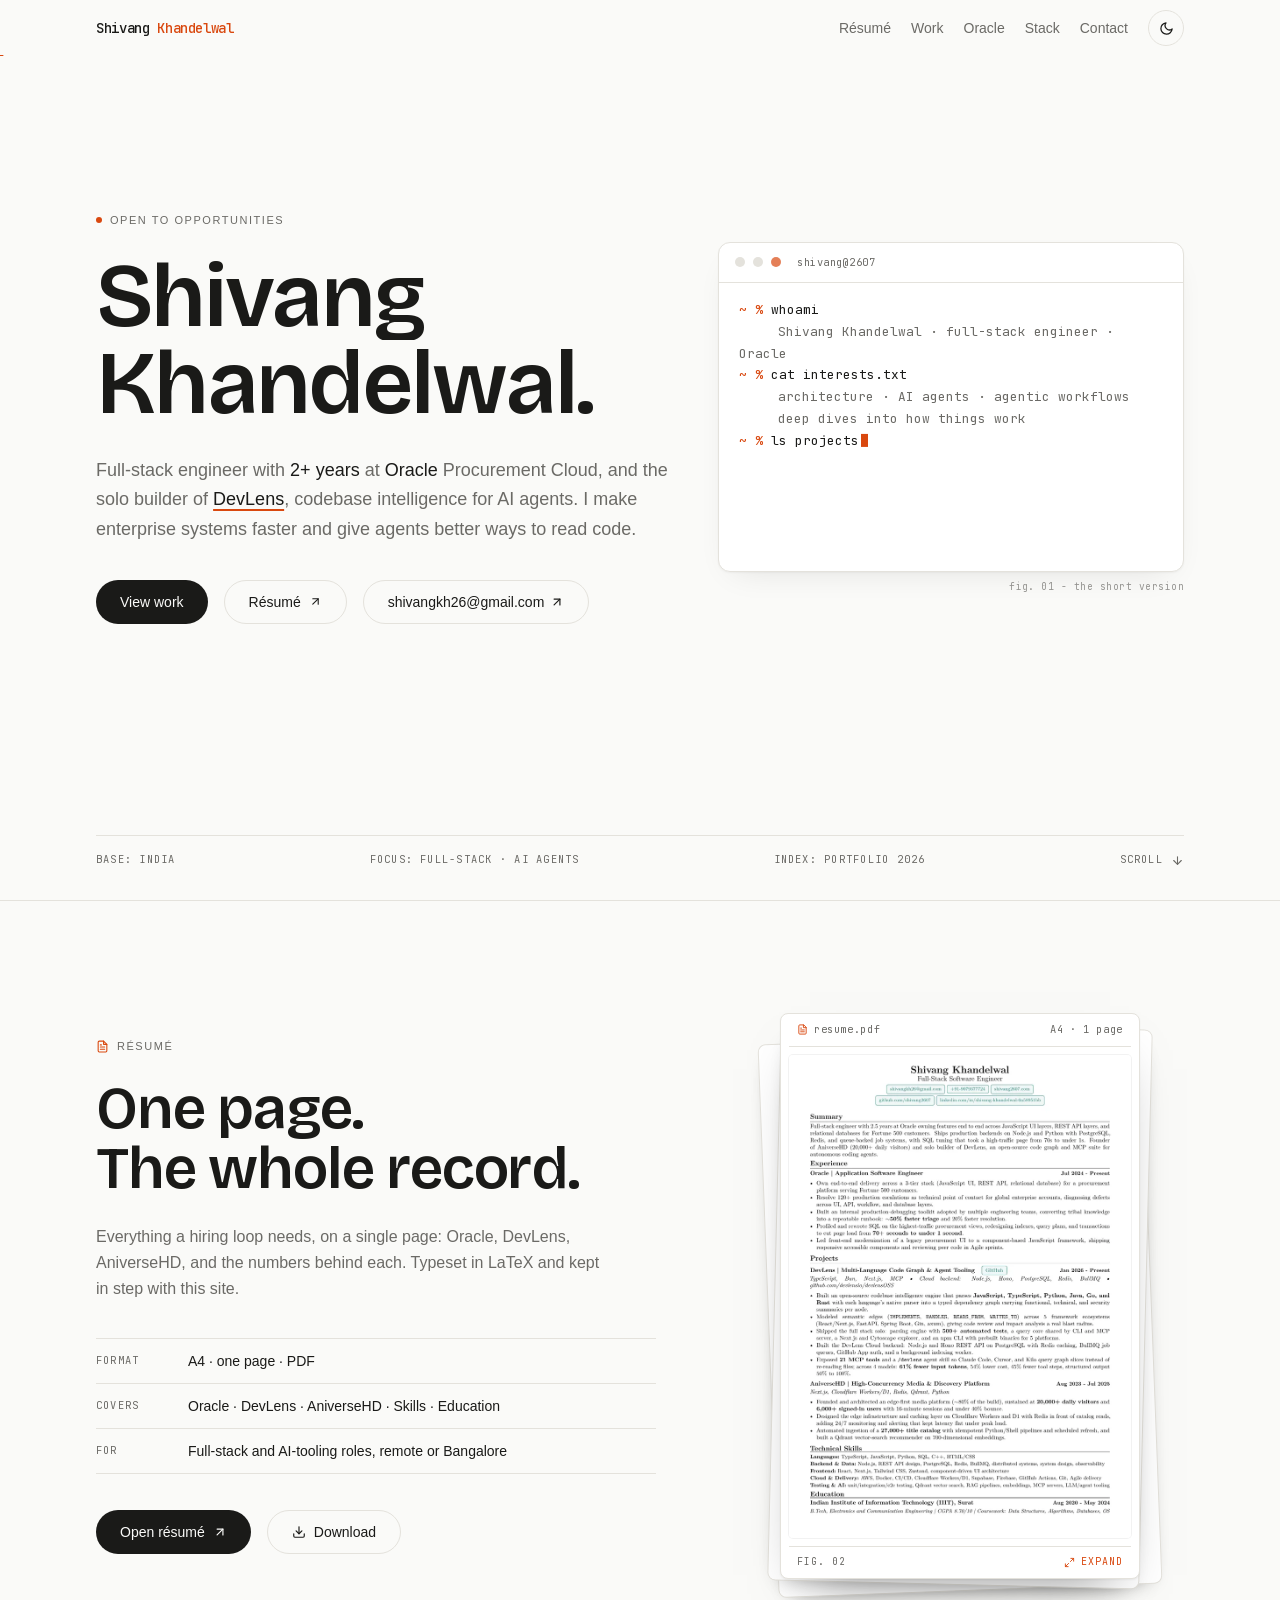
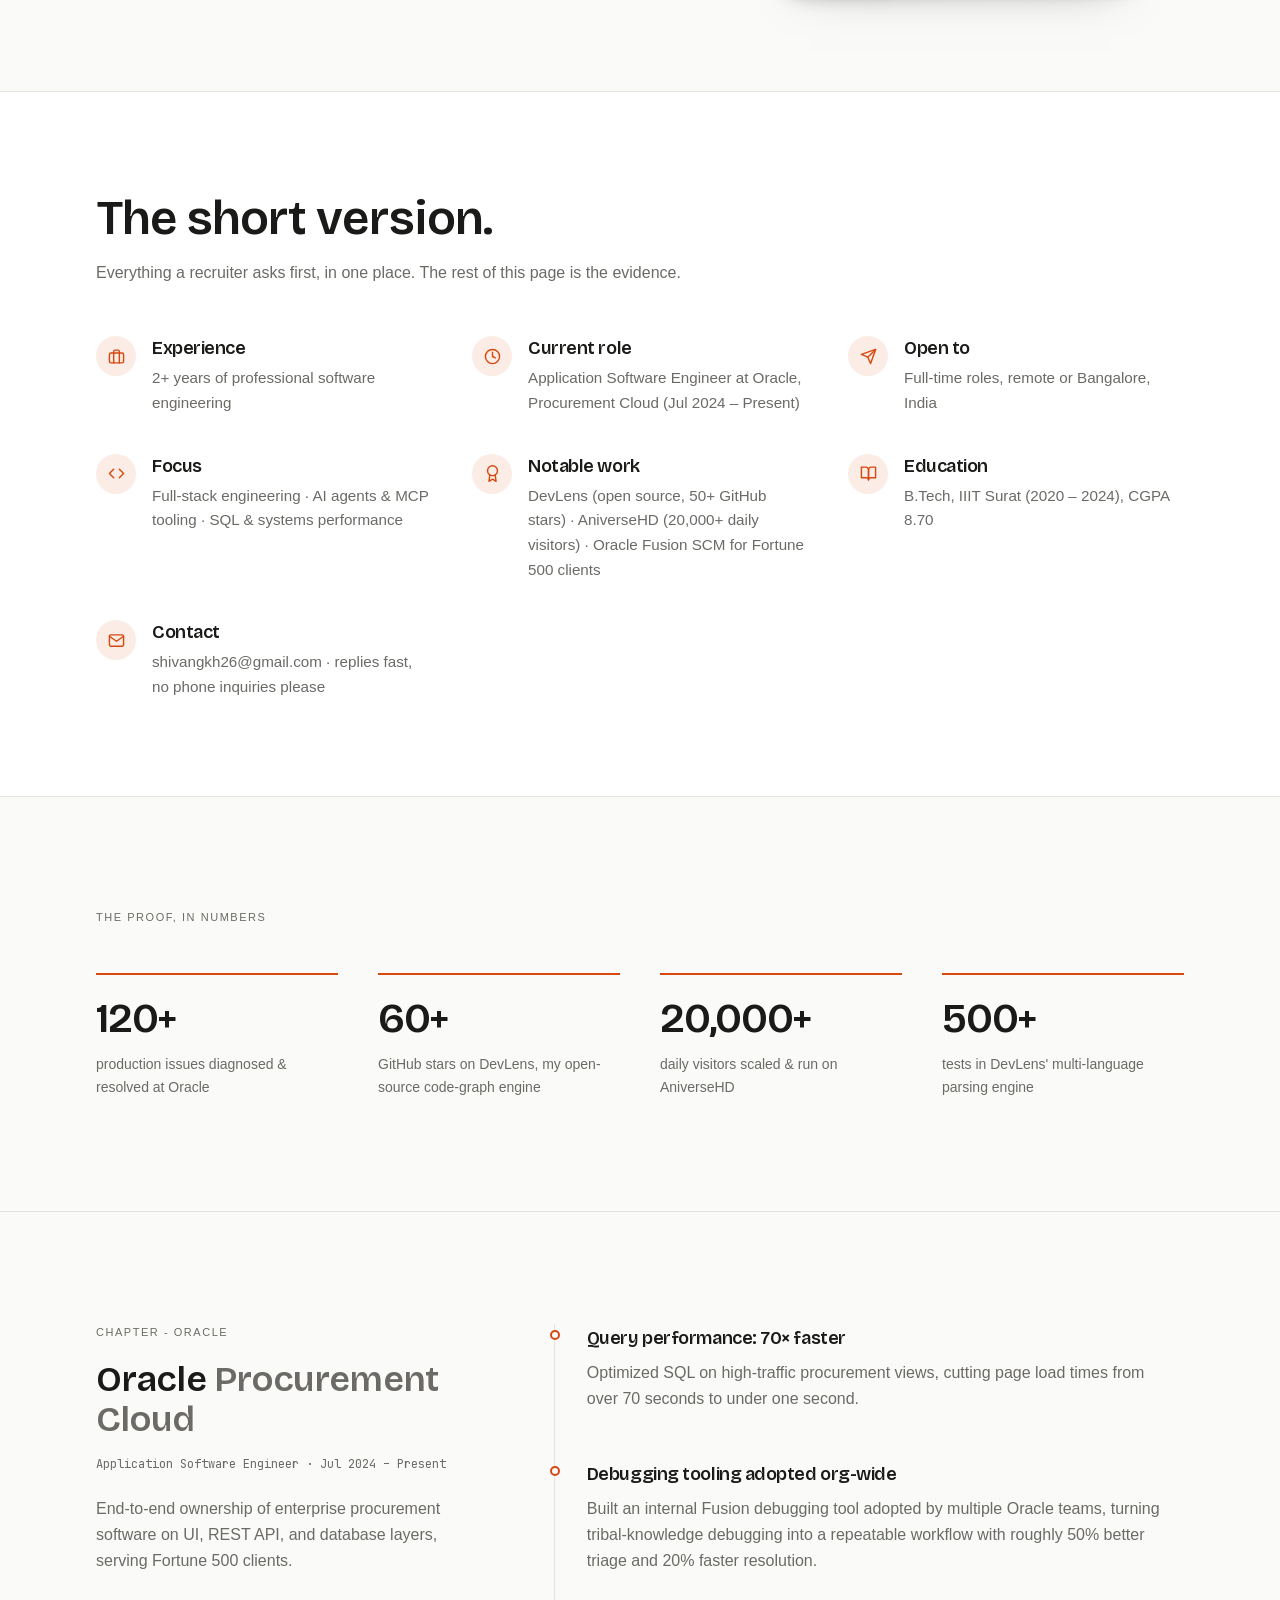
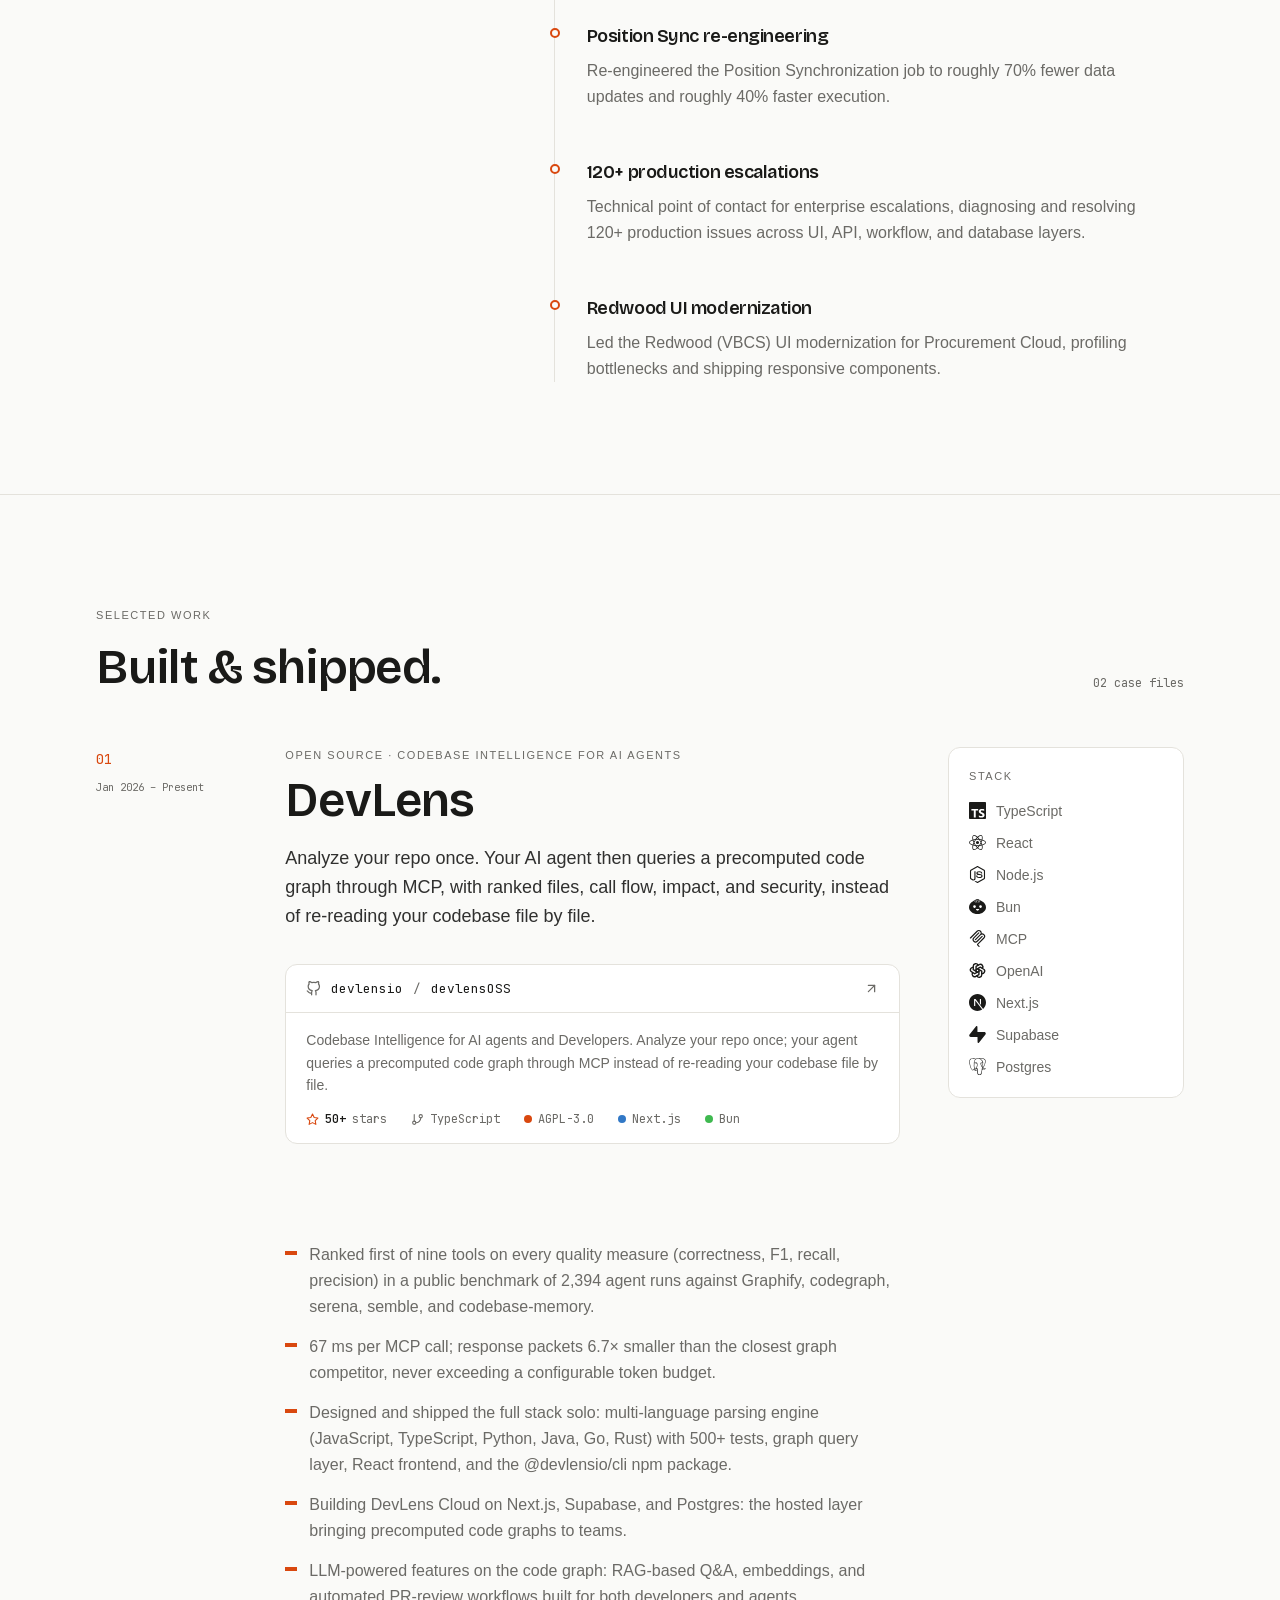
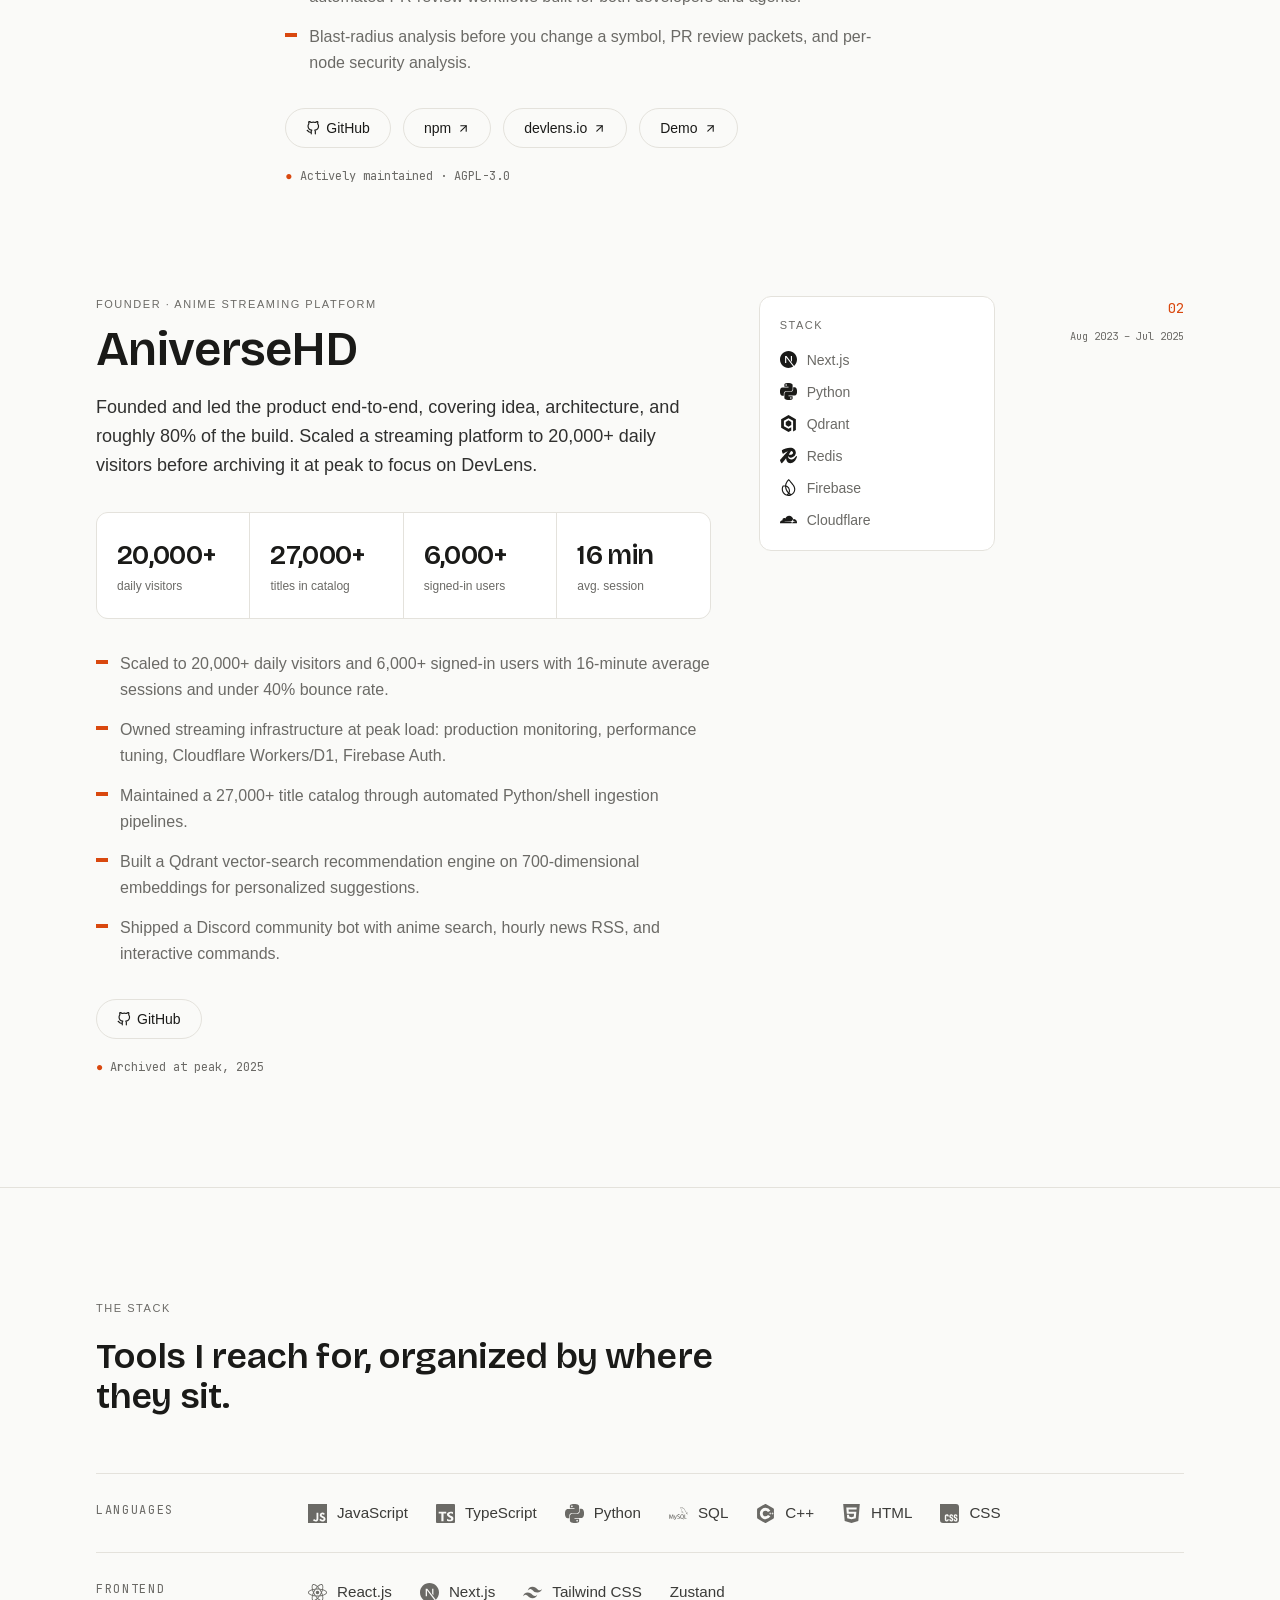
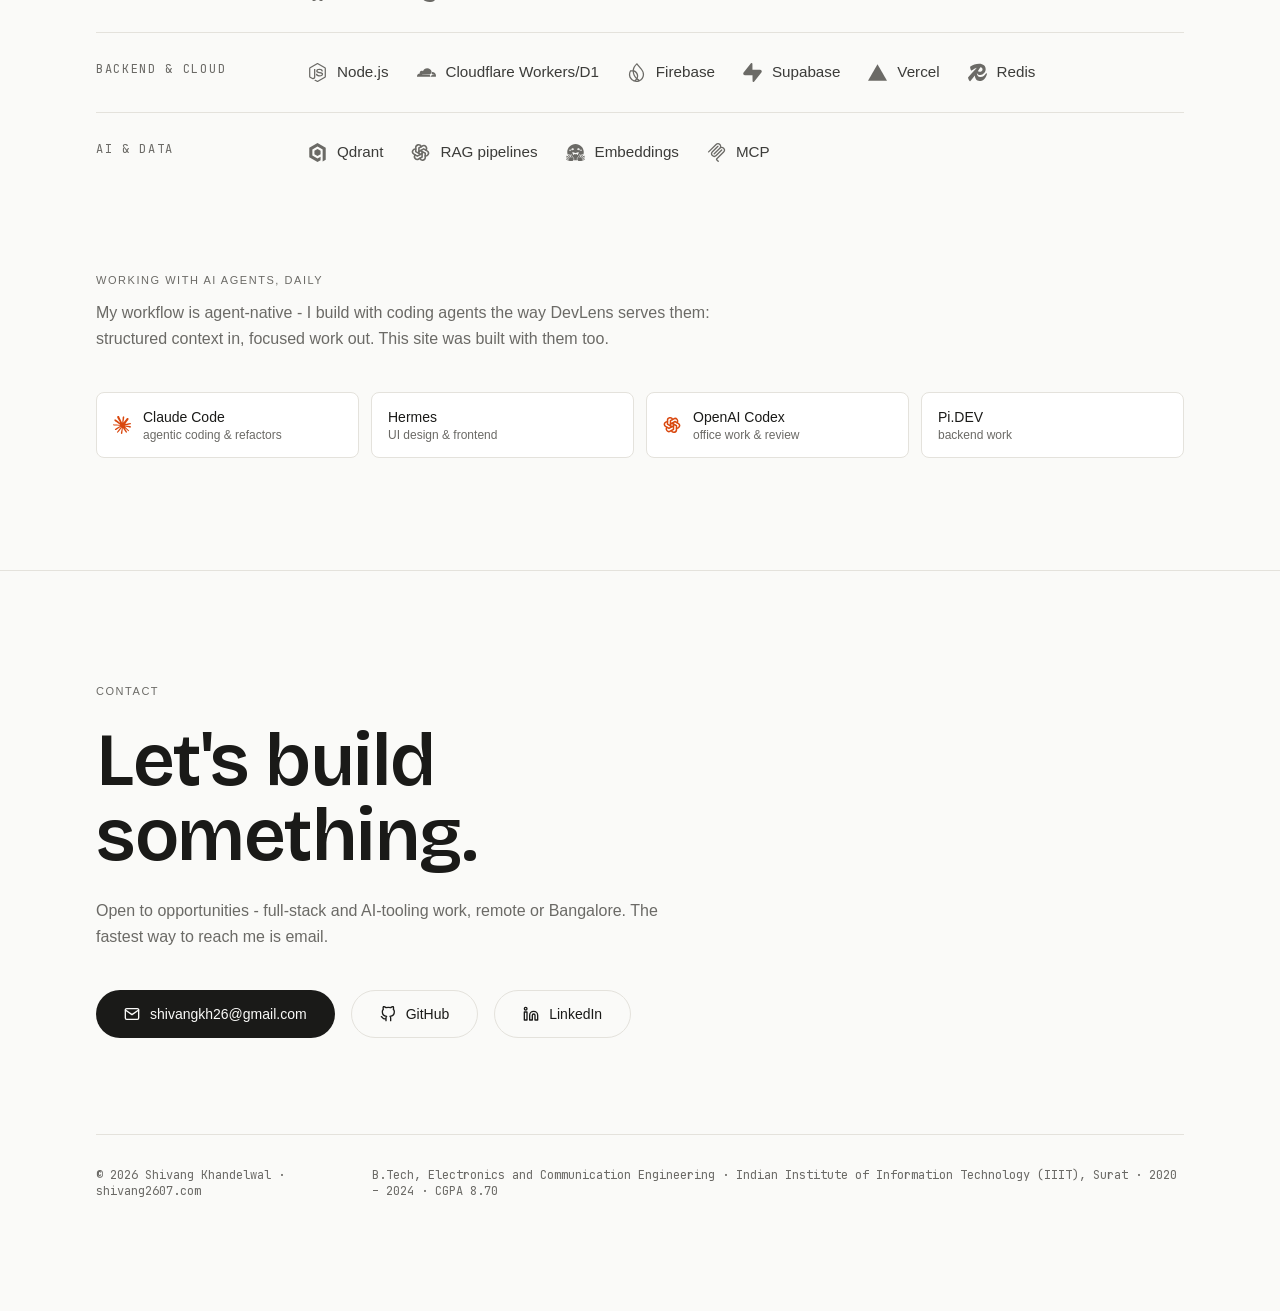
==== index.html @ 87c9df9b "Deploy 4381576 (2026-10-21T19:29Z)" ====
<!DOCTYPE html><html lang="en" data-theme="light"><head><meta charSet="utf-8"/><meta name="viewport" content="width=device-width, initial-scale=1"/><link rel="preload" href="/_next/static/media/017d9bea37084d9b-s.p.41rroleoq1br7.woff2" as="font" crossorigin="" type="font/woff2"/><link rel="preload" href="/_next/static/media/70bc3e132a0a741e-s.p.3t6q91iet4nsy.woff2" as="font" crossorigin="" type="font/woff2"/><link rel="preload" href="/_next/static/media/75affa71d1e2f6a7-s.p.17-aodiw50953.woff2" as="font" crossorigin="" type="font/woff2"/><link rel="stylesheet" href="/_next/static/chunks/2oezmll8r1l6e.css" data-precedence="next"/><link rel="preload" as="script" fetchPriority="low" href="/_next/static/chunks/310vm2bl3xxpt.js"/><script src="/_next/static/chunks/1f0m_nyksetzr.js" async=""></script><script src="/_next/static/chunks/1rj7ns8rte9vc.js" async=""></script><script src="/_next/static/chunks/3be3wo2rhu_d4.js" async=""></script><script src="/_next/static/chunks/turbopack-0hzkn0ux1ddr5.js" async=""></script><script src="/_next/static/chunks/0h2qsuyze9ds1.js" async=""></script><script src="/_next/static/chunks/0_4j756hu0kxs.js" async=""></script><meta name="theme-color" content="#fafaf8" media="(prefers-color-scheme: light)"/><meta name="theme-color" content="#101010" media="(prefers-color-scheme: dark)"/><title>Shivang Khandelwal - Full-Stack Engineer</title><meta name="description" content="Full-stack engineer with 2+ years of experience at Oracle Procurement Cloud. Solo builder of DevLens, codebase intelligence for AI agents. Open to full-time roles, remote or Bangalore."/><link rel="author" href="https://shivang2607.com"/><meta name="author" content="Shivang Khandelwal"/><meta name="keywords" content="Shivang Khandelwal,full-stack engineer,Oracle,DevLens,AI agents,MCP,React,Next.js,Node.js,portfolio"/><meta name="creator" content="Shivang Khandelwal"/><meta name="robots" content="index, follow"/><meta name="googlebot" content="index, follow, max-image-preview:large"/><link rel="canonical" href="https://shivang2607.com/"/><meta property="og:title" content="Shivang Khandelwal - Full-Stack Engineer"/><meta property="og:description" content="Full-stack engineer with 2+ years of experience at Oracle Procurement Cloud. Solo builder of DevLens, codebase intelligence for AI agents. Open to full-time roles, remote or Bangalore."/><meta property="og:url" content="https://shivang2607.com/"/><meta property="og:site_name" content="Shivang Khandelwal"/><meta property="og:locale" content="en_US"/><meta property="og:type" content="profile"/><meta name="twitter:card" content="summary_large_image"/><meta name="twitter:title" content="Shivang Khandelwal - Full-Stack Engineer"/><meta name="twitter:description" content="Full-stack engineer with 2+ years of experience at Oracle Procurement Cloud. Solo builder of DevLens, codebase intelligence for AI agents. Open to full-time roles, remote or Bangalore."/><link rel="icon" href="/icon.svg?icon.36lumgwgehj-3.svg" sizes="any" type="image/svg+xml"/><meta name="next-size-adjust" content=""/><script>(()=>{try{const t=localStorage.getItem("theme");if(t==="dark"||t==="light")document.documentElement.dataset.theme=t;else document.documentElement.dataset.theme="light";}catch(e){document.documentElement.dataset.theme="light";}})();</script><script type="application/ld+json">{"@context":"https://schema.org","@graph":[{"@type":"Person","@id":"https://shivang2607.com/#person","name":"Shivang Khandelwal","url":"https://shivang2607.com","email":"mailto:shivangkh26@gmail.com","jobTitle":"Full-Stack Engineer","description":"Full-stack engineer with 2+ years of experience at Oracle Procurement Cloud. Solo builder of DevLens, codebase intelligence for AI agents. Open to full-time roles, remote or Bangalore.","worksFor":{"@type":"Organization","name":"Oracle","department":"Procurement Cloud"},"alumniOf":{"@type":"CollegeOrUniversity","name":"Indian Institute of Information Technology (IIIT), Surat"},"address":{"@type":"PostalAddress","addressCountry":"IN"},"knowsAbout":["JavaScript","TypeScript","Python","SQL","C++","HTML","CSS","React.js","Next.js","Tailwind CSS","Zustand","Node.js","Cloudflare Workers/D1","Firebase","Supabase","Vercel","Redis","Qdrant","RAG pipelines","Embeddings","MCP","AI agent tooling"],"sameAs":["https://github.com/shivang2607","https://www.linkedin.com/in/shivang-khandelwal-0a58951bb","https://github.com/devlensio/devlensOSS","https://www.npmjs.com/package/@devlensio/cli"]},{"@type":"WebSite","@id":"https://shivang2607.com/#website","url":"https://shivang2607.com","name":"Shivang Khandelwal","description":"Full-stack engineer with 2+ years of experience at Oracle Procurement Cloud. Solo builder of DevLens, codebase intelligence for AI agents. Open to full-time roles, remote or Bangalore.","publisher":{"@id":"https://shivang2607.com/#person"},"inLanguage":"en"},{"@type":"SoftwareSourceCode","@id":"https://shivang2607.com/#project-devlens","name":"DevLens","description":"Analyze your repo once. Your AI agent then queries a precomputed code graph through MCP, with ranked files, call flow, impact, and security, instead of re-reading your codebase file by file.","url":"https://github.com/devlensio/devlensOSS","author":{"@id":"https://shivang2607.com/#person"},"keywords":"TypeScript, React, Node.js, Bun, MCP, OpenAI, Next.js, Supabase, Postgres","codeRepository":"https://github.com/devlensio/devlensOSS","programmingLanguage":["TypeScript","JavaScript","Python"],"runtimePlatform":"Node.js","license":"https://www.gnu.org/licenses/agpl-3.0"},{"@type":"SoftwareApplication","@id":"https://shivang2607.com/#project-aniversehd","name":"AniverseHD","description":"Founded and led the product end-to-end, covering idea, architecture, and roughly 80% of the build. Scaled a streaming platform to 20,000+ daily visitors before archiving it at peak to focus on DevLens.","url":"https://github.com/shivang2607","author":{"@id":"https://shivang2607.com/#person"},"keywords":"Next.js, Python, Qdrant, Redis, Firebase, Cloudflare","applicationCategory":"MultimediaApplication","operatingSystem":"Web"},{"@type":"ItemList","@id":"https://shivang2607.com/#agents","name":"AI agents and coding tools used by Shivang Khandelwal","itemListElement":[{"@type":"ListItem","position":1,"item":{"@type":"SoftwareApplication","name":"Claude Code","applicationCategory":"DeveloperApplication"}},{"@type":"ListItem","position":2,"item":{"@type":"SoftwareApplication","name":"Hermes","applicationCategory":"DeveloperApplication"}},{"@type":"ListItem","position":3,"item":{"@type":"SoftwareApplication","name":"OpenAI Codex","applicationCategory":"DeveloperApplication"}},{"@type":"ListItem","position":4,"item":{"@type":"SoftwareApplication","name":"Pi.DEV","applicationCategory":"DeveloperApplication"}}]}]}</script><script src="/_next/static/chunks/0cz1d0mv5g_q7.js" noModule=""></script></head><body class="bricolage_grotesque_9d91b8bf-module__4pkBmW__variable archivo_c50fddcf-module__xTJHDW__variable jetbrains_mono_80bdd358-module__UtJNba__variable min-h-screen flex flex-col antialiased"><div hidden=""><!--$--><!--/$--></div><header class="fixed inset-x-0 top-0 z-50 transition-all duration-300 border-b border-transparent"><div class="mx-auto flex h-14 max-w-6xl items-center justify-between px-5 md:px-8"><a href="#top" class="font-mono text-sm font-medium tracking-tight">Shivang<span class="text-accent"> Khandelwal</span></a><nav aria-label="Primary" class="flex items-center gap-5"><a href="#resume" class="relative hidden text-sm text-muted transition-colors after:absolute after:-bottom-1 after:left-0 after:h-px after:w-full after:origin-left after:scale-x-0 after:bg-accent after:transition-transform after:duration-300 after:content-[&#x27;&#x27;] hover:text-ink hover:after:scale-x-100 sm:inline">Résumé</a><a href="#work" class="relative hidden text-sm text-muted transition-colors after:absolute after:-bottom-1 after:left-0 after:h-px after:w-full after:origin-left after:scale-x-0 after:bg-accent after:transition-transform after:duration-300 after:content-[&#x27;&#x27;] hover:text-ink hover:after:scale-x-100 sm:inline">Work</a><a href="#oracle" class="relative hidden text-sm text-muted transition-colors after:absolute after:-bottom-1 after:left-0 after:h-px after:w-full after:origin-left after:scale-x-0 after:bg-accent after:transition-transform after:duration-300 after:content-[&#x27;&#x27;] hover:text-ink hover:after:scale-x-100 sm:inline">Oracle</a><a href="#stack" class="relative hidden text-sm text-muted transition-colors after:absolute after:-bottom-1 after:left-0 after:h-px after:w-full after:origin-left after:scale-x-0 after:bg-accent after:transition-transform after:duration-300 after:content-[&#x27;&#x27;] hover:text-ink hover:after:scale-x-100 sm:inline">Stack</a><a href="#contact" class="relative hidden text-sm text-muted transition-colors after:absolute after:-bottom-1 after:left-0 after:h-px after:w-full after:origin-left after:scale-x-0 after:bg-accent after:transition-transform after:duration-300 after:content-[&#x27;&#x27;] hover:text-ink hover:after:scale-x-100 sm:inline">Contact</a><button type="button" aria-label="Switch to dark theme" title="Switch to dark theme" class="inline-flex h-9 w-9 items-center justify-center rounded-full border border-line text-ink transition-colors hover:border-accent hover:text-accent"><svg stroke="currentColor" fill="none" stroke-width="2" viewBox="0 0 24 24" stroke-linecap="round" stroke-linejoin="round" height="15" width="15" xmlns="http://www.w3.org/2000/svg"><path d="M21 12.79A9 9 0 1 1 11.21 3 7 7 0 0 0 21 12.79z"></path></svg></button></nav></div><div aria-hidden="true" class="absolute inset-x-0 bottom-0 h-px origin-left bg-accent" style="transform:scaleX(0)"></div></header><main id="top" class="flex-1"><section id="hero" aria-label="Introduction" class="relative mx-auto flex min-h-svh w-full max-w-6xl flex-col justify-center px-5 pt-4 pb-20 md:px-8"><div class="grid items-center gap-10 md:grid-cols-[1.25fr_1fr]"><div><p class="kicker mb-6 flex items-center gap-2"><span class="inline-block h-1.5 w-1.5 animate-pulse rounded-full bg-accent"></span>Open to opportunities</p><h1 class="font-display text-[clamp(2.9rem,8.5vw,5.6rem)] leading-[0.98] font-semibold tracking-[-0.03em]"><span><span class="block overflow-hidden"><span class="block text-ink" style="transform:translateY(110%)">Shivang</span></span><span class="block overflow-hidden"><span class="block text-ink" style="transform:translateY(110%)">Khandelwal.</span></span></span></h1><p class="mt-7 max-w-xl text-lg leading-relaxed text-muted">Full-stack engineer with<!-- --> <strong class="font-medium text-ink">2+ years</strong> at<!-- --> <strong class="font-medium text-ink">Oracle</strong> <!-- -->Procurement Cloud, and the solo builder of<!-- --> <a href="#project-devlens" class="font-medium text-ink underline decoration-accent decoration-2 underline-offset-4 hover:text-accent">DevLens</a>, codebase intelligence for AI agents. I make enterprise systems faster and give agents better ways to read code.</p><div class="mt-9 flex flex-wrap items-center gap-4"><div style="opacity:0;transform:translateY(24px)"><a href="#work" class="inline-flex h-11 items-center gap-2 rounded-full bg-ink px-6 text-sm font-medium text-background transition-transform duration-200 hover:-translate-y-0.5">View work</a></div><div style="opacity:0;transform:translateY(24px)"><a href="/resume.pdf" target="_blank" rel="noopener noreferrer" class="group inline-flex h-11 items-center gap-2 rounded-full border border-line px-6 text-sm font-medium text-ink transition-colors hover:border-accent hover:text-accent">Résumé<svg stroke="currentColor" fill="none" stroke-width="2" viewBox="0 0 24 24" stroke-linecap="round" stroke-linejoin="round" class="transition-transform duration-200 group-hover:-translate-y-0.5 group-hover:translate-x-0.5" height="13" width="13" xmlns="http://www.w3.org/2000/svg"><line x1="7" y1="17" x2="17" y2="7"></line><polyline points="7 7 17 7 17 17"></polyline></svg></a></div><div style="opacity:0;transform:translateY(24px)"><a href="mailto:shivangkh26@gmail.com" class="inline-flex h-11 items-center gap-1.5 rounded-full border border-line px-6 text-sm font-medium text-ink transition-colors hover:border-accent hover:text-accent">shivangkh26@gmail.com<!-- --> <svg stroke="currentColor" fill="none" stroke-width="2" viewBox="0 0 24 24" stroke-linecap="round" stroke-linejoin="round" height="14" width="14" xmlns="http://www.w3.org/2000/svg"><line x1="7" y1="17" x2="17" y2="7"></line><polyline points="7 7 17 7 17 17"></polyline></svg></a></div></div></div><div class="hidden md:block" aria-hidden="true"><div aria-hidden="true" class="relative"><span class="sr-only">Terminal session: who Shivang is, what he focuses on, the projects he built, and the stack he works in.</span><div class="overflow-hidden rounded-xl border border-line bg-surface shadow-[0_1px_2px_rgba(0,0,0,0.04),0_12px_32px_-16px_rgba(0,0,0,0.12)]"><div class="flex items-center gap-2 border-b border-line px-4 py-3"><span class="h-2.5 w-2.5 rounded-full bg-line"></span><span class="h-2.5 w-2.5 rounded-full bg-line"></span><span class="h-2.5 w-2.5 rounded-full bg-accent/70"></span><span class="ml-2 font-mono text-[0.65rem] tracking-wider text-muted">shivang@2607</span></div><div class="h-[288px] overflow-hidden px-5 py-4 font-mono text-[0.78rem] leading-[1.7] sm:text-[0.8rem]"><p class="break-all text-ink"><span class="mr-2 text-accent">~ %</span><span class="ml-0.5 inline-block h-[1em] w-[0.55em] translate-y-[0.15em] animate-pulse bg-accent"></span></p></div></div><p class="mt-2 text-right font-mono text-[0.6rem] tracking-wider text-muted opacity-70">fig. 01 - the short version</p></div></div></div><div class="absolute inset-x-5 bottom-8 md:inset-x-8"><div class="flex items-end justify-between gap-6 border-t border-line pt-4 font-mono text-[0.65rem] uppercase tracking-[0.12em] text-muted"><span>Base: India</span><span class="hidden sm:inline">Focus: Full-stack · AI agents</span><span class="hidden md:inline">Index: Portfolio 2026</span><a href="#snapshot" aria-label="Scroll to the story" class="group flex items-center gap-2 transition-colors hover:text-accent">Scroll<span class="block transition-transform duration-300 ease-out group-hover:translate-y-1"><svg stroke="currentColor" fill="none" stroke-width="2" viewBox="0 0 24 24" stroke-linecap="round" stroke-linejoin="round" height="13" width="13" xmlns="http://www.w3.org/2000/svg"><line x1="12" y1="5" x2="12" y2="19"></line><polyline points="19 12 12 19 5 12"></polyline></svg></span></a></div></div></section><section id="resume" aria-label="Résumé" class="rule w-full scroll-mt-20 border-line"><div class="mx-auto grid max-w-6xl items-center gap-14 px-5 py-20 md:px-8 md:py-28 lg:grid-cols-[1fr_0.8fr] lg:gap-20"><div><div style="opacity:0;transform:translateY(12px)"><p class="kicker mb-6 flex items-center gap-2"><svg stroke="currentColor" fill="none" stroke-width="2" viewBox="0 0 24 24" stroke-linecap="round" stroke-linejoin="round" class="text-accent" height="13" width="13" xmlns="http://www.w3.org/2000/svg"><path d="M14 2H6a2 2 0 0 0-2 2v16a2 2 0 0 0 2 2h12a2 2 0 0 0 2-2V8z"></path><polyline points="14 2 14 8 20 8"></polyline><line x1="16" y1="13" x2="8" y2="13"></line><line x1="16" y1="17" x2="8" y2="17"></line><polyline points="10 9 9 9 8 9"></polyline></svg>Résumé</p></div><h2 class="font-display text-[clamp(2.1rem,5.6vw,3.7rem)] font-semibold leading-[1.02] tracking-[-0.02em]"><span><span class="block overflow-hidden"><span class="block " style="transform:translateY(110%)">One page.</span></span><span class="block overflow-hidden"><span class="block " style="transform:translateY(110%)">The whole record.</span></span></span></h2><div style="opacity:0;transform:translateY(28px)"><p class="mt-6 max-w-lg leading-relaxed text-muted">Everything a hiring loop needs, on a single page: Oracle, DevLens, AniverseHD, and the numbers behind each. Typeset in LaTeX and kept in step with this site.</p></div><dl class="mt-9 border-t border-line"><div style="opacity:0;transform:translateY(10px)"><div class="flex gap-5 border-b border-line py-3"><dt class="w-[4.5rem] shrink-0 pt-0.5 font-mono text-[0.65rem] uppercase tracking-[0.12em] text-muted">Format</dt><dd class="text-sm text-ink">A4 · one page · PDF</dd></div></div><div style="opacity:0;transform:translateY(10px)"><div class="flex gap-5 border-b border-line py-3"><dt class="w-[4.5rem] shrink-0 pt-0.5 font-mono text-[0.65rem] uppercase tracking-[0.12em] text-muted">Covers</dt><dd class="text-sm text-ink">Oracle · DevLens · AniverseHD · Skills · Education</dd></div></div><div style="opacity:0;transform:translateY(10px)"><div class="flex gap-5 border-b border-line py-3"><dt class="w-[4.5rem] shrink-0 pt-0.5 font-mono text-[0.65rem] uppercase tracking-[0.12em] text-muted">For</dt><dd class="text-sm text-ink">Full-stack and AI-tooling roles, remote or Bangalore</dd></div></div></dl><div style="opacity:0;transform:translateY(14px)"><div class="mt-9 flex flex-wrap items-center gap-4"><a href="/resume.pdf" target="_blank" rel="noopener noreferrer" class="group inline-flex h-11 items-center gap-2 rounded-full bg-ink px-6 text-sm font-medium text-background transition-transform duration-200 hover:-translate-y-0.5">Open résumé<svg stroke="currentColor" fill="none" stroke-width="2" viewBox="0 0 24 24" stroke-linecap="round" stroke-linejoin="round" class="transition-transform duration-200 group-hover:-translate-y-0.5 group-hover:translate-x-0.5" height="14" width="14" xmlns="http://www.w3.org/2000/svg"><line x1="7" y1="17" x2="17" y2="7"></line><polyline points="7 7 17 7 17 17"></polyline></svg></a><a href="/resume.pdf" download="" class="inline-flex h-11 items-center gap-2 rounded-full border border-line px-6 text-sm font-medium transition-colors hover:border-accent hover:text-accent"><svg stroke="currentColor" fill="none" stroke-width="2" viewBox="0 0 24 24" stroke-linecap="round" stroke-linejoin="round" height="14" width="14" xmlns="http://www.w3.org/2000/svg"><path d="M21 15v4a2 2 0 0 1-2 2H5a2 2 0 0 1-2-2v-4"></path><polyline points="7 10 12 15 17 10"></polyline><line x1="12" y1="15" x2="12" y2="3"></line></svg> Download</a></div></div></div><div class="resume-stack group/sheet relative mx-auto w-full max-w-[360px] [perspective:1500px]"><span aria-hidden="true" class="absolute inset-x-2 top-6 -bottom-3 -rotate-[2.2deg] rounded-lg border border-line bg-surface shadow-[0_8px_20px_-14px_rgba(0,0,0,0.45)] transition-transform duration-500 ease-out group-hover/sheet:-translate-y-0.5 group-hover/sheet:-rotate-[3.8deg] md:-inset-x-3"></span><span aria-hidden="true" class="absolute inset-x-1 top-3 -bottom-1.5 rotate-[1.4deg] rounded-lg border border-line bg-surface shadow-[0_10px_22px_-16px_rgba(0,0,0,0.45)] transition-transform duration-500 ease-out group-hover/sheet:-translate-y-0.5 group-hover/sheet:rotate-[2.8deg] md:-inset-x-1.5"></span><button type="button" aria-label="Open the full résumé preview" class="relative block w-full cursor-pointer overflow-hidden rounded-lg border border-line bg-surface p-2 text-left shadow-[0_1px_2px_rgba(0,0,0,0.05),0_26px_52px_-30px_rgba(0,0,0,0.5)] transition-colors duration-300 hover:border-accent/60" style="transform-style:preserve-3d;opacity:0;transform:translateY(52px)"><span class="flex items-center justify-between border-b border-line px-2 pb-2 font-mono text-[0.65rem] tracking-[0.06em] text-muted"><span class="flex items-center gap-1.5"><svg stroke="currentColor" fill="none" stroke-width="2" viewBox="0 0 24 24" stroke-linecap="round" stroke-linejoin="round" class="text-accent" height="11" width="11" xmlns="http://www.w3.org/2000/svg"><path d="M14 2H6a2 2 0 0 0-2 2v16a2 2 0 0 0 2 2h12a2 2 0 0 0 2-2V8z"></path><polyline points="14 2 14 8 20 8"></polyline><line x1="16" y1="13" x2="8" y2="13"></line><line x1="16" y1="17" x2="8" y2="17"></line><polyline points="10 9 9 9 8 9"></polyline></svg> resume.pdf</span><span>A4 · 1 page</span></span><span class="relative mt-2 block overflow-hidden rounded-[4px] bg-white ring-1 ring-black/5"><img src="/resume-page-sm.webp" srcSet="/resume-page-sm.webp 780w, /resume-page.webp 1600w" sizes="(min-width: 768px) 340px, 82vw" width="780" height="1103" loading="lazy" decoding="async" alt="First page of Shivang Khandelwal&#x27;s résumé: summary, Oracle experience, DevLens and AniverseHD projects, technical skills, and education." class="resume-page block w-full"/><span aria-hidden="true" class="pointer-events-none absolute inset-0 opacity-0 transition-opacity duration-300 group-hover/sheet:opacity-100" style="background-image:radial-gradient(circle 320px at 50% 50%, color-mix(in srgb, var(--accent) 34%, transparent), transparent 78%)"></span><span aria-hidden="true" class="pointer-events-none absolute inset-y-0 w-1/3 -skew-x-12 bg-gradient-to-r from-transparent via-white/50 to-transparent" style="transform:translateX(-140%)"></span></span><span class="mt-2 flex items-center justify-between border-t border-line px-2 pt-2 font-mono text-[0.62rem] uppercase tracking-[0.1em]"><span class="text-muted">fig. 02</span><span class="flex items-center gap-1.5 text-accent"><svg stroke="currentColor" fill="none" stroke-width="2" viewBox="0 0 24 24" stroke-linecap="round" stroke-linejoin="round" height="11" width="11" xmlns="http://www.w3.org/2000/svg"><polyline points="15 3 21 3 21 9"></polyline><polyline points="9 21 3 21 3 15"></polyline><line x1="21" y1="3" x2="14" y2="10"></line><line x1="3" y1="21" x2="10" y2="14"></line></svg>Expand</span></span></button></div></div></section><section id="snapshot" aria-label="Recruiter snapshot: key facts" class="rule w-full border-line bg-surface"><div class="mx-auto max-w-6xl px-5 py-16 md:px-8 md:py-24"><h2 class="font-display text-[clamp(1.9rem,4vw,3rem)] font-semibold leading-tight tracking-[-0.02em] text-ink">The short version.</h2><p class="mt-3 max-w-2xl text-base leading-relaxed text-muted">Everything a recruiter asks first, in one place. The rest of this page is the evidence.</p><div class="mt-12 grid grid-cols-1 gap-x-10 gap-y-9 sm:grid-cols-2 lg:grid-cols-3"><div style="opacity:0;transform:translateY(24px)"><div class="flex h-full gap-4"><span class="mt-0.5 flex h-10 w-10 shrink-0 items-center justify-center rounded-full bg-accent/10 text-accent"><svg stroke="currentColor" fill="none" stroke-width="2" viewBox="0 0 24 24" stroke-linecap="round" stroke-linejoin="round" height="17" width="17" xmlns="http://www.w3.org/2000/svg"><rect x="2" y="7" width="20" height="14" rx="2" ry="2"></rect><path d="M16 21V5a2 2 0 0 0-2-2h-4a2 2 0 0 0-2 2v16"></path></svg></span><div><dt class="font-display text-lg font-semibold tracking-tight text-ink">Experience</dt><dd class="mt-1 text-[0.95rem] leading-relaxed text-muted">2+ years of professional software engineering</dd></div></div></div><div style="opacity:0;transform:translateY(24px)"><div class="flex h-full gap-4"><span class="mt-0.5 flex h-10 w-10 shrink-0 items-center justify-center rounded-full bg-accent/10 text-accent"><svg stroke="currentColor" fill="none" stroke-width="2" viewBox="0 0 24 24" stroke-linecap="round" stroke-linejoin="round" height="17" width="17" xmlns="http://www.w3.org/2000/svg"><circle cx="12" cy="12" r="10"></circle><polyline points="12 6 12 12 16 14"></polyline></svg></span><div><dt class="font-display text-lg font-semibold tracking-tight text-ink">Current role</dt><dd class="mt-1 text-[0.95rem] leading-relaxed text-muted">Application Software Engineer at Oracle, Procurement Cloud (Jul 2024 – Present)</dd></div></div></div><div style="opacity:0;transform:translateY(24px)"><div class="flex h-full gap-4"><span class="mt-0.5 flex h-10 w-10 shrink-0 items-center justify-center rounded-full bg-accent/10 text-accent"><svg stroke="currentColor" fill="none" stroke-width="2" viewBox="0 0 24 24" stroke-linecap="round" stroke-linejoin="round" height="17" width="17" xmlns="http://www.w3.org/2000/svg"><line x1="22" y1="2" x2="11" y2="13"></line><polygon points="22 2 15 22 11 13 2 9 22 2"></polygon></svg></span><div><dt class="font-display text-lg font-semibold tracking-tight text-ink">Open to</dt><dd class="mt-1 text-[0.95rem] leading-relaxed text-muted">Full-time roles, remote or Bangalore, India</dd></div></div></div><div style="opacity:0;transform:translateY(24px)"><div class="flex h-full gap-4"><span class="mt-0.5 flex h-10 w-10 shrink-0 items-center justify-center rounded-full bg-accent/10 text-accent"><svg stroke="currentColor" fill="none" stroke-width="2" viewBox="0 0 24 24" stroke-linecap="round" stroke-linejoin="round" height="17" width="17" xmlns="http://www.w3.org/2000/svg"><polyline points="16 18 22 12 16 6"></polyline><polyline points="8 6 2 12 8 18"></polyline></svg></span><div><dt class="font-display text-lg font-semibold tracking-tight text-ink">Focus</dt><dd class="mt-1 text-[0.95rem] leading-relaxed text-muted">Full-stack engineering · AI agents &amp; MCP tooling · SQL &amp; systems performance</dd></div></div></div><div style="opacity:0;transform:translateY(24px)"><div class="flex h-full gap-4"><span class="mt-0.5 flex h-10 w-10 shrink-0 items-center justify-center rounded-full bg-accent/10 text-accent"><svg stroke="currentColor" fill="none" stroke-width="2" viewBox="0 0 24 24" stroke-linecap="round" stroke-linejoin="round" height="17" width="17" xmlns="http://www.w3.org/2000/svg"><circle cx="12" cy="8" r="7"></circle><polyline points="8.21 13.89 7 23 12 20 17 23 15.79 13.88"></polyline></svg></span><div><dt class="font-display text-lg font-semibold tracking-tight text-ink">Notable work</dt><dd class="mt-1 text-[0.95rem] leading-relaxed text-muted">DevLens (open source, 50+ GitHub stars) · AniverseHD (20,000+ daily visitors) · Oracle Fusion SCM for Fortune 500 clients</dd></div></div></div><div style="opacity:0;transform:translateY(24px)"><div class="flex h-full gap-4"><span class="mt-0.5 flex h-10 w-10 shrink-0 items-center justify-center rounded-full bg-accent/10 text-accent"><svg stroke="currentColor" fill="none" stroke-width="2" viewBox="0 0 24 24" stroke-linecap="round" stroke-linejoin="round" height="17" width="17" xmlns="http://www.w3.org/2000/svg"><path d="M2 3h6a4 4 0 0 1 4 4v14a3 3 0 0 0-3-3H2z"></path><path d="M22 3h-6a4 4 0 0 0-4 4v14a3 3 0 0 1 3-3h7z"></path></svg></span><div><dt class="font-display text-lg font-semibold tracking-tight text-ink">Education</dt><dd class="mt-1 text-[0.95rem] leading-relaxed text-muted">B.Tech, IIIT Surat (2020 – 2024), CGPA 8.70</dd></div></div></div><div style="opacity:0;transform:translateY(24px)"><div class="flex h-full gap-4"><span class="mt-0.5 flex h-10 w-10 shrink-0 items-center justify-center rounded-full bg-accent/10 text-accent"><svg stroke="currentColor" fill="none" stroke-width="2" viewBox="0 0 24 24" stroke-linecap="round" stroke-linejoin="round" height="17" width="17" xmlns="http://www.w3.org/2000/svg"><path d="M4 4h16c1.1 0 2 .9 2 2v12c0 1.1-.9 2-2 2H4c-1.1 0-2-.9-2-2V6c0-1.1.9-2 2-2z"></path><polyline points="22,6 12,13 2,6"></polyline></svg></span><div><dt class="font-display text-lg font-semibold tracking-tight text-ink">Contact</dt><dd class="mt-1 text-[0.95rem] leading-relaxed text-muted">shivangkh26@gmail.com · replies fast, no phone inquiries please</dd></div></div></div></div></div></section><section id="proof" aria-label="Results in numbers" class="rule w-full border-line"><div class="mx-auto max-w-6xl px-5 py-20 md:px-8 md:py-28"><p class="kicker mb-12">The proof, in numbers</p><div class="grid grid-cols-1 gap-x-10 gap-y-12 sm:grid-cols-2 lg:grid-cols-4"><div style="opacity:0;transform:translateY(24px)"><div class="border-t-2 border-accent pt-5"><span class="block font-display text-4xl font-semibold tracking-tight text-ink md:text-[2.6rem]">120<!-- -->+</span><p class="mt-3 text-sm leading-relaxed text-muted">production issues diagnosed &amp; resolved at Oracle</p></div></div><div style="opacity:0;transform:translateY(24px)"><div class="border-t-2 border-accent pt-5"><span class="block font-display text-4xl font-semibold tracking-tight text-ink md:text-[2.6rem]">60<!-- -->+</span><p class="mt-3 text-sm leading-relaxed text-muted">GitHub stars on DevLens, my open-source code-graph engine</p></div></div><div style="opacity:0;transform:translateY(24px)"><div class="border-t-2 border-accent pt-5"><span class="block font-display text-4xl font-semibold tracking-tight text-ink md:text-[2.6rem]">20,000<!-- -->+</span><p class="mt-3 text-sm leading-relaxed text-muted">daily visitors scaled &amp; run on AniverseHD</p></div></div><div style="opacity:0;transform:translateY(24px)"><div class="border-t-2 border-accent pt-5"><span class="block font-display text-4xl font-semibold tracking-tight text-ink md:text-[2.6rem]">500<!-- -->+</span><p class="mt-3 text-sm leading-relaxed text-muted">tests in DevLens&#x27; multi-language parsing engine</p></div></div></div></div></section><section id="oracle" aria-label="Experience" class="rule w-full border-line"><div class="mx-auto max-w-6xl px-5 py-20 md:px-8 md:py-28"><div class="grid gap-12 md:grid-cols-[1fr_1.6fr] md:gap-16"><div class="md:sticky md:top-28 md:self-start"><p class="kicker mb-5">Chapter - Oracle</p><h2 class="font-display text-3xl font-semibold tracking-tight md:text-4xl">Oracle<!-- --> <span class="text-muted">Procurement Cloud</span></h2><p class="mt-4 font-mono text-xs text-muted">Application Software Engineer<!-- --> · <!-- -->Jul 2024 – Present</p><p class="mt-6 max-w-sm leading-relaxed text-muted">End-to-end ownership of enterprise procurement software on UI, REST API, and database layers, serving Fortune 500 clients.</p></div><ol class="relative ml-2 border-l border-line pl-8 md:ml-0"><li class="relative pb-12 last:pb-0" style="opacity:0;transform:translateY(28px)"><span aria-hidden="true" class="absolute -left-[37px] top-1.5 h-2.5 w-2.5 rounded-full border-2 border-accent bg-background"></span><h3 class="font-display text-lg font-semibold tracking-tight text-ink">Query performance: 70× faster</h3><p class="mt-2 max-w-xl leading-relaxed text-muted">Optimized SQL on high-traffic procurement views, cutting page load times from over 70 seconds to under one second.</p></li><li class="relative pb-12 last:pb-0" style="opacity:0;transform:translateY(28px)"><span aria-hidden="true" class="absolute -left-[37px] top-1.5 h-2.5 w-2.5 rounded-full border-2 border-accent bg-background"></span><h3 class="font-display text-lg font-semibold tracking-tight text-ink">Debugging tooling adopted org-wide</h3><p class="mt-2 max-w-xl leading-relaxed text-muted">Built an internal Fusion debugging tool adopted by multiple Oracle teams, turning tribal-knowledge debugging into a repeatable workflow with roughly 50% better triage and 20% faster resolution.</p></li><li class="relative pb-12 last:pb-0" style="opacity:0;transform:translateY(28px)"><span aria-hidden="true" class="absolute -left-[37px] top-1.5 h-2.5 w-2.5 rounded-full border-2 border-accent bg-background"></span><h3 class="font-display text-lg font-semibold tracking-tight text-ink">Position Sync re-engineering</h3><p class="mt-2 max-w-xl leading-relaxed text-muted">Re-engineered the Position Synchronization job to roughly 70% fewer data updates and roughly 40% faster execution.</p></li><li class="relative pb-12 last:pb-0" style="opacity:0;transform:translateY(28px)"><span aria-hidden="true" class="absolute -left-[37px] top-1.5 h-2.5 w-2.5 rounded-full border-2 border-accent bg-background"></span><h3 class="font-display text-lg font-semibold tracking-tight text-ink">120+ production escalations</h3><p class="mt-2 max-w-xl leading-relaxed text-muted">Technical point of contact for enterprise escalations, diagnosing and resolving 120+ production issues across UI, API, workflow, and database layers.</p></li><li class="relative pb-12 last:pb-0" style="opacity:0;transform:translateY(28px)"><span aria-hidden="true" class="absolute -left-[37px] top-1.5 h-2.5 w-2.5 rounded-full border-2 border-accent bg-background"></span><h3 class="font-display text-lg font-semibold tracking-tight text-ink">Redwood UI modernization</h3><p class="mt-2 max-w-xl leading-relaxed text-muted">Led the Redwood (VBCS) UI modernization for Procurement Cloud, profiling bottlenecks and shipping responsive components.</p></li></ol></div></div></section><section id="work" aria-label="Projects" class="rule w-full border-line"><div class="mx-auto max-w-6xl px-5 py-20 md:px-8 md:py-28"><div class="mb-14 flex items-end justify-between"><div><p class="kicker mb-5">Selected work</p><h2 class="font-display text-3xl font-semibold tracking-tight md:text-5xl"><span><span class="block overflow-hidden"><span class="block " style="transform:translateY(110%)">Built &amp; shipped.</span></span></span></h2></div><span class="hidden font-mono text-xs text-muted md:block">02<!-- --> case files</span></div><div class="flex flex-col gap-20 md:gap-28"><article id="project-devlens" aria-label="DevLens - case study" class="grid gap-8 md:grid-cols-12 md:gap-12"><div class="md:col-span-2 " style="opacity:0;transform:translateY(16px)"><span class="font-mono text-sm text-accent">01</span><p class="mt-2 font-mono text-[0.65rem] leading-relaxed text-muted">Jan 2026 – Present</p></div><div class="md:col-span-7"><div style="opacity:0;transform:translateY(20px)"><p class="kicker mb-3">Open source · Codebase intelligence for AI agents</p><h3 class="font-display text-4xl font-semibold tracking-tight md:text-5xl">DevLens</h3><p class="mt-5 text-lg leading-relaxed text-ink/90">Analyze your repo once. Your AI agent then queries a precomputed code graph through MCP, with ranked files, call flow, impact, and security, instead of re-reading your codebase file by file.</p></div><div style="opacity:0;transform:translateY(22px)"><div class="mt-8"><a href="https://github.com/devlensio/devlensOSS" target="_blank" rel="noopener noreferrer" aria-label="Open DevLens on GitHub (opens in a new tab)" class="group block rounded-xl border border-line bg-surface transition-colors duration-200 hover:border-accent"><div class="flex items-center justify-between border-b border-line px-5 py-3.5"><span class="flex items-center gap-2.5 font-mono text-[0.8rem] text-ink"><svg stroke="currentColor" fill="none" stroke-width="2" viewBox="0 0 24 24" stroke-linecap="round" stroke-linejoin="round" class="text-muted transition-colors group-hover:text-accent" height="15" width="15" xmlns="http://www.w3.org/2000/svg"><path d="M9 19c-5 1.5-5-2.5-7-3m14 6v-3.87a3.37 3.37 0 0 0-.94-2.61c3.14-.35 6.44-1.54 6.44-7A5.44 5.44 0 0 0 20 4.77 5.07 5.07 0 0 0 19.91 1S18.73.65 16 2.48a13.38 13.38 0 0 0-7 0C6.27.65 5.09 1 5.09 1A5.07 5.07 0 0 0 5 4.77a5.44 5.44 0 0 0-1.5 3.78c0 5.42 3.3 6.61 6.44 7A3.37 3.37 0 0 0 9 18.13V22"></path></svg>devlensio<span class="text-muted">/</span>devlensOSS</span><svg stroke="currentColor" fill="none" stroke-width="2" viewBox="0 0 24 24" stroke-linecap="round" stroke-linejoin="round" class="text-muted transition-all duration-200 group-hover:-translate-y-0.5 group-hover:translate-x-0.5 group-hover:text-accent" height="15" width="15" xmlns="http://www.w3.org/2000/svg"><line x1="7" y1="17" x2="17" y2="7"></line><polyline points="7 7 17 7 17 17"></polyline></svg></div><p class="px-5 pt-4 text-sm leading-relaxed text-muted">Codebase Intelligence for AI agents and Developers. Analyze your repo once; your agent queries a precomputed code graph through MCP instead of re-reading your codebase file by file.</p><div class="flex flex-wrap items-center gap-x-6 gap-y-2 px-5 pb-4 pt-3.5 font-mono text-xs text-muted"><span class="flex items-center gap-1.5"><svg stroke="currentColor" fill="none" stroke-width="2" viewBox="0 0 24 24" stroke-linecap="round" stroke-linejoin="round" class="text-accent transition-transform duration-200 group-hover:scale-110" height="13" width="13" xmlns="http://www.w3.org/2000/svg"><polygon points="12 2 15.09 8.26 22 9.27 17 14.14 18.18 21.02 12 17.77 5.82 21.02 7 14.14 2 9.27 8.91 8.26 12 2"></polygon></svg><span class="font-medium text-ink tabular-nums">50+</span>stars</span><span class="flex items-center gap-1.5"><svg stroke="currentColor" fill="none" stroke-width="2" viewBox="0 0 24 24" stroke-linecap="round" stroke-linejoin="round" class="text-muted" height="13" width="13" xmlns="http://www.w3.org/2000/svg"><line x1="6" y1="3" x2="6" y2="15"></line><circle cx="18" cy="6" r="3"></circle><circle cx="6" cy="18" r="3"></circle><path d="M18 9a9 9 0 0 1-9 9"></path></svg>TypeScript</span><span class="flex items-center gap-1.5"><span class="inline-block h-2 w-2 rounded-full bg-accent"></span>AGPL-3.0</span><span class="hidden items-center gap-1.5 sm:flex"><span class="inline-block h-2 w-2 rounded-full bg-[#3178c6]"></span>Next.js</span><span class="hidden items-center gap-1.5 sm:flex"><span class="inline-block h-2 w-2 rounded-full bg-[#3fb950]"></span>Bun</span></div></a></div></div><ul class="mt-8 space-y-3.5"><li style="opacity:0;transform:translateY(16px)"><span class="flex gap-3 leading-relaxed text-muted"><span aria-hidden="true" class="mt-[0.55rem] h-1 w-3 shrink-0 bg-accent"></span><span>50+ GitHub stars and an active community. Maintainer of devlensio/devlensOSS (AGPL-3.0), with @devlensio/cli published on npm.</span></span></li><li style="opacity:0;transform:translateY(16px)"><span class="flex gap-3 leading-relaxed text-muted"><span aria-hidden="true" class="mt-[0.55rem] h-1 w-3 shrink-0 bg-accent"></span><span>Ranked first of nine tools on every quality measure (correctness, F1, recall, precision) in a public benchmark of 2,394 agent runs against Graphify, codegraph, serena, semble, and codebase-memory.</span></span></li><li style="opacity:0;transform:translateY(16px)"><span class="flex gap-3 leading-relaxed text-muted"><span aria-hidden="true" class="mt-[0.55rem] h-1 w-3 shrink-0 bg-accent"></span><span>67 ms per MCP call; response packets 6.7× smaller than the closest graph competitor, never exceeding a configurable token budget.</span></span></li><li style="opacity:0;transform:translateY(16px)"><span class="flex gap-3 leading-relaxed text-muted"><span aria-hidden="true" class="mt-[0.55rem] h-1 w-3 shrink-0 bg-accent"></span><span>Designed and shipped the full stack solo: multi-language parsing engine (JavaScript, TypeScript, Python, Java, Go, Rust) with 500+ tests, graph query layer, React frontend, and the @devlensio/cli npm package.</span></span></li><li style="opacity:0;transform:translateY(16px)"><span class="flex gap-3 leading-relaxed text-muted"><span aria-hidden="true" class="mt-[0.55rem] h-1 w-3 shrink-0 bg-accent"></span><span>Building DevLens Cloud on Next.js, Supabase, and Postgres: the hosted layer bringing precomputed code graphs to teams.</span></span></li><li style="opacity:0;transform:translateY(16px)"><span class="flex gap-3 leading-relaxed text-muted"><span aria-hidden="true" class="mt-[0.55rem] h-1 w-3 shrink-0 bg-accent"></span><span>LLM-powered features on the code graph: RAG-based Q&amp;A, embeddings, and automated PR-review workflows built for both developers and agents.</span></span></li><li style="opacity:0;transform:translateY(16px)"><span class="flex gap-3 leading-relaxed text-muted"><span aria-hidden="true" class="mt-[0.55rem] h-1 w-3 shrink-0 bg-accent"></span><span>Blast-radius analysis before you change a symbol, PR review packets, and per-node security analysis.</span></span></li></ul><div style="opacity:0;transform:translateY(14px)"><div class="mt-8 flex flex-wrap items-center gap-3"><a href="https://github.com/devlensio/devlensOSS" target="_blank" rel="noopener noreferrer" class="inline-flex h-10 items-center gap-1.5 rounded-full border border-line px-5 text-sm font-medium transition-colors hover:border-accent hover:text-accent"><svg stroke="currentColor" fill="none" stroke-width="2" viewBox="0 0 24 24" stroke-linecap="round" stroke-linejoin="round" height="14" width="14" xmlns="http://www.w3.org/2000/svg"><path d="M9 19c-5 1.5-5-2.5-7-3m14 6v-3.87a3.37 3.37 0 0 0-.94-2.61c3.14-.35 6.44-1.54 6.44-7A5.44 5.44 0 0 0 20 4.77 5.07 5.07 0 0 0 19.91 1S18.73.65 16 2.48a13.38 13.38 0 0 0-7 0C6.27.65 5.09 1 5.09 1A5.07 5.07 0 0 0 5 4.77a5.44 5.44 0 0 0-1.5 3.78c0 5.42 3.3 6.61 6.44 7A3.37 3.37 0 0 0 9 18.13V22"></path></svg>GitHub</a><a href="https://www.npmjs.com/package/@devlensio/cli" target="_blank" rel="noopener noreferrer" class="inline-flex h-10 items-center gap-1.5 rounded-full border border-line px-5 text-sm font-medium transition-colors hover:border-accent hover:text-accent">npm<svg stroke="currentColor" fill="none" stroke-width="2" viewBox="0 0 24 24" stroke-linecap="round" stroke-linejoin="round" height="13" width="13" xmlns="http://www.w3.org/2000/svg"><line x1="7" y1="17" x2="17" y2="7"></line><polyline points="7 7 17 7 17 17"></polyline></svg></a><a href="https://devlens.io" target="_blank" rel="noopener noreferrer" class="inline-flex h-10 items-center gap-1.5 rounded-full border border-line px-5 text-sm font-medium transition-colors hover:border-accent hover:text-accent">devlens.io<svg stroke="currentColor" fill="none" stroke-width="2" viewBox="0 0 24 24" stroke-linecap="round" stroke-linejoin="round" height="13" width="13" xmlns="http://www.w3.org/2000/svg"><line x1="7" y1="17" x2="17" y2="7"></line><polyline points="7 7 17 7 17 17"></polyline></svg></a><a href="https://youtu.be/6OMsk8lNv4c" target="_blank" rel="noopener noreferrer" class="inline-flex h-10 items-center gap-1.5 rounded-full border border-line px-5 text-sm font-medium transition-colors hover:border-accent hover:text-accent">Demo<svg stroke="currentColor" fill="none" stroke-width="2" viewBox="0 0 24 24" stroke-linecap="round" stroke-linejoin="round" height="13" width="13" xmlns="http://www.w3.org/2000/svg"><line x1="7" y1="17" x2="17" y2="7"></line><polyline points="7 7 17 7 17 17"></polyline></svg></a></div><p class="mt-5 font-mono text-xs text-muted"><span class="text-accent">●</span> <!-- -->Actively maintained · AGPL-3.0</p></div></div><div class="md:col-span-3" style="opacity:0;transform:translateY(16px)"><div class="rounded-xl border border-line bg-surface p-5 md:sticky md:top-24"><p class="kicker mb-4">Stack</p><ul class="space-y-3"><li class="flex items-center gap-2.5 text-sm text-muted"><svg stroke="currentColor" fill="currentColor" stroke-width="0" role="img" viewBox="0 0 24 24" class="shrink-0 text-ink" aria-hidden="true" height="17" width="17" xmlns="http://www.w3.org/2000/svg"><path d="M1.125 0C.502 0 0 .502 0 1.125v21.75C0 23.498.502 24 1.125 24h21.75c.623 0 1.125-.502 1.125-1.125V1.125C24 .502 23.498 0 22.875 0zm17.363 9.75c.612 0 1.154.037 1.627.111a6.38 6.38 0 0 1 1.306.34v2.458a3.95 3.95 0 0 0-.643-.361 5.093 5.093 0 0 0-.717-.26 5.453 5.453 0 0 0-1.426-.2c-.3 0-.573.028-.819.086a2.1 2.1 0 0 0-.623.242c-.17.104-.3.229-.393.374a.888.888 0 0 0-.14.49c0 .196.053.373.156.529.104.156.252.304.443.444s.423.276.696.41c.273.135.582.274.926.416.47.197.892.407 1.266.628.374.222.695.473.963.753.268.279.472.598.614.957.142.359.214.776.214 1.253 0 .657-.125 1.21-.373 1.656a3.033 3.033 0 0 1-1.012 1.085 4.38 4.38 0 0 1-1.487.596c-.566.12-1.163.18-1.79.18a9.916 9.916 0 0 1-1.84-.164 5.544 5.544 0 0 1-1.512-.493v-2.63a5.033 5.033 0 0 0 3.237 1.2c.333 0 .624-.03.872-.09.249-.06.456-.144.623-.25.166-.108.29-.234.373-.38a1.023 1.023 0 0 0-.074-1.089 2.12 2.12 0 0 0-.537-.5 5.597 5.597 0 0 0-.807-.444 27.72 27.72 0 0 0-1.007-.436c-.918-.383-1.602-.852-2.053-1.405-.45-.553-.676-1.222-.676-2.005 0-.614.123-1.141.369-1.582.246-.441.58-.804 1.004-1.089a4.494 4.494 0 0 1 1.47-.629 7.536 7.536 0 0 1 1.77-.201zm-15.113.188h9.563v2.166H9.506v9.646H6.789v-9.646H3.375z"></path></svg>TypeScript</li><li class="flex items-center gap-2.5 text-sm text-muted"><svg stroke="currentColor" fill="currentColor" stroke-width="0" role="img" viewBox="0 0 24 24" class="shrink-0 text-ink" aria-hidden="true" height="17" width="17" xmlns="http://www.w3.org/2000/svg"><path d="M14.23 12.004a2.236 2.236 0 0 1-2.235 2.236 2.236 2.236 0 0 1-2.236-2.236 2.236 2.236 0 0 1 2.235-2.236 2.236 2.236 0 0 1 2.236 2.236zm2.648-10.69c-1.346 0-3.107.96-4.888 2.622-1.78-1.653-3.542-2.602-4.887-2.602-.41 0-.783.093-1.106.278-1.375.793-1.683 3.264-.973 6.365C1.98 8.917 0 10.42 0 12.004c0 1.59 1.99 3.097 5.043 4.03-.704 3.113-.39 5.588.988 6.38.32.187.69.275 1.102.275 1.345 0 3.107-.96 4.888-2.624 1.78 1.654 3.542 2.603 4.887 2.603.41 0 .783-.09 1.106-.275 1.374-.792 1.683-3.263.973-6.365C22.02 15.096 24 13.59 24 12.004c0-1.59-1.99-3.097-5.043-4.032.704-3.11.39-5.587-.988-6.38-.318-.184-.688-.277-1.092-.278zm-.005 1.09v.006c.225 0 .406.044.558.127.666.382.955 1.835.73 3.704-.054.46-.142.945-.25 1.44-.96-.236-2.006-.417-3.107-.534-.66-.905-1.345-1.727-2.035-2.447 1.592-1.48 3.087-2.292 4.105-2.295zm-9.77.02c1.012 0 2.514.808 4.11 2.28-.686.72-1.37 1.537-2.02 2.442-1.107.117-2.154.298-3.113.538-.112-.49-.195-.964-.254-1.42-.23-1.868.054-3.32.714-3.707.19-.09.4-.127.563-.132zm4.882 3.05c.455.468.91.992 1.36 1.564-.44-.02-.89-.034-1.345-.034-.46 0-.915.01-1.36.034.44-.572.895-1.096 1.345-1.565zM12 8.1c.74 0 1.477.034 2.202.093.406.582.802 1.203 1.183 1.86.372.64.71 1.29 1.018 1.946-.308.655-.646 1.31-1.013 1.95-.38.66-.773 1.288-1.18 1.87-.728.063-1.466.098-2.21.098-.74 0-1.477-.035-2.202-.093-.406-.582-.802-1.204-1.183-1.86-.372-.64-.71-1.29-1.018-1.946.303-.657.646-1.313 1.013-1.954.38-.66.773-1.286 1.18-1.868.728-.064 1.466-.098 2.21-.098zm-3.635.254c-.24.377-.48.763-.704 1.16-.225.39-.435.782-.635 1.174-.265-.656-.49-1.31-.676-1.947.64-.15 1.315-.283 2.015-.386zm7.26 0c.695.103 1.365.23 2.006.387-.18.632-.405 1.282-.66 1.933-.2-.39-.41-.783-.64-1.174-.225-.392-.465-.774-.705-1.146zm3.063.675c.484.15.944.317 1.375.498 1.732.74 2.852 1.708 2.852 2.476-.005.768-1.125 1.74-2.857 2.475-.42.18-.88.342-1.355.493-.28-.958-.646-1.956-1.1-2.98.45-1.017.81-2.01 1.085-2.964zm-13.395.004c.278.96.645 1.957 1.1 2.98-.45 1.017-.812 2.01-1.086 2.964-.484-.15-.944-.318-1.37-.5-1.732-.737-2.852-1.706-2.852-2.474 0-.768 1.12-1.742 2.852-2.476.42-.18.88-.342 1.356-.494zm11.678 4.28c.265.657.49 1.312.676 1.948-.64.157-1.316.29-2.016.39.24-.375.48-.762.705-1.158.225-.39.435-.788.636-1.18zm-9.945.02c.2.392.41.783.64 1.175.23.39.465.772.705 1.143-.695-.102-1.365-.23-2.006-.386.18-.63.406-1.282.66-1.933zM17.92 16.32c.112.493.2.968.254 1.423.23 1.868-.054 3.32-.714 3.708-.147.09-.338.128-.563.128-1.012 0-2.514-.807-4.11-2.28.686-.72 1.37-1.536 2.02-2.44 1.107-.118 2.154-.3 3.113-.54zm-11.83.01c.96.234 2.006.415 3.107.532.66.905 1.345 1.727 2.035 2.446-1.595 1.483-3.092 2.295-4.11 2.295-.22-.005-.406-.05-.553-.132-.666-.38-.955-1.834-.73-3.703.054-.46.142-.944.25-1.438zm4.56.64c.44.02.89.034 1.345.034.46 0 .915-.01 1.36-.034-.44.572-.895 1.095-1.345 1.565-.455-.47-.91-.993-1.36-1.565z"></path></svg>React</li><li class="flex items-center gap-2.5 text-sm text-muted"><svg stroke="currentColor" fill="currentColor" stroke-width="0" role="img" viewBox="0 0 24 24" class="shrink-0 text-ink" aria-hidden="true" height="17" width="17" xmlns="http://www.w3.org/2000/svg"><path d="M11.998,24c-0.321,0-0.641-0.084-0.922-0.247l-2.936-1.737c-0.438-0.245-0.224-0.332-0.08-0.383 c0.585-0.203,0.703-0.25,1.328-0.604c0.065-0.037,0.151-0.023,0.218,0.017l2.256,1.339c0.082,0.045,0.197,0.045,0.272,0l8.795-5.076 c0.082-0.047,0.134-0.141,0.134-0.238V6.921c0-0.099-0.053-0.192-0.137-0.242l-8.791-5.072c-0.081-0.047-0.189-0.047-0.271,0 L3.075,6.68C2.99,6.729,2.936,6.825,2.936,6.921v10.15c0,0.097,0.054,0.189,0.139,0.235l2.409,1.392 c1.307,0.654,2.108-0.116,2.108-0.89V7.787c0-0.142,0.114-0.253,0.256-0.253h1.115c0.139,0,0.255,0.112,0.255,0.253v10.021 c0,1.745-0.95,2.745-2.604,2.745c-0.508,0-0.909,0-2.026-0.551L2.28,18.675c-0.57-0.329-0.922-0.945-0.922-1.604V6.921 c0-0.659,0.353-1.275,0.922-1.603l8.795-5.082c0.557-0.315,1.296-0.315,1.848,0l8.794,5.082c0.57,0.329,0.924,0.944,0.924,1.603 v10.15c0,0.659-0.354,1.273-0.924,1.604l-8.794,5.078C12.643,23.916,12.324,24,11.998,24z M19.099,13.993 c0-1.9-1.284-2.406-3.987-2.763c-2.731-0.361-3.009-0.548-3.009-1.187c0-0.528,0.235-1.233,2.258-1.233 c1.807,0,2.473,0.389,2.747,1.607c0.024,0.115,0.129,0.199,0.247,0.199h1.141c0.071,0,0.138-0.031,0.186-0.081 c0.048-0.054,0.074-0.123,0.067-0.196c-0.177-2.098-1.571-3.076-4.388-3.076c-2.508,0-4.004,1.058-4.004,2.833 c0,1.925,1.488,2.457,3.895,2.695c2.88,0.282,3.103,0.703,3.103,1.269c0,0.983-0.789,1.402-2.642,1.402 c-2.327,0-2.839-0.584-3.011-1.742c-0.02-0.124-0.126-0.215-0.253-0.215h-1.137c-0.141,0-0.254,0.112-0.254,0.253 c0,1.482,0.806,3.248,4.655,3.248C17.501,17.007,19.099,15.91,19.099,13.993z"></path></svg>Node.js</li><li class="flex items-center gap-2.5 text-sm text-muted"><svg stroke="currentColor" fill="currentColor" stroke-width="0" role="img" viewBox="0 0 24 24" class="shrink-0 text-ink" aria-hidden="true" height="17" width="17" xmlns="http://www.w3.org/2000/svg"><path d="M12 22.596c6.628 0 12-4.338 12-9.688 0-3.318-2.057-6.248-5.219-7.986-1.286-.715-2.297-1.357-3.139-1.89C14.058 2.025 13.08 1.404 12 1.404c-1.097 0-2.334.785-3.966 1.821a49.92 49.92 0 0 1-2.816 1.697C2.057 6.66 0 9.59 0 12.908c0 5.35 5.372 9.687 12 9.687v.001ZM10.599 4.715c.334-.759.503-1.58.498-2.409 0-.145.202-.187.23-.029.658 2.783-.902 4.162-2.057 4.624-.124.048-.199-.121-.103-.209a5.763 5.763 0 0 0 1.432-1.977Zm2.058-.102a5.82 5.82 0 0 0-.782-2.306v-.016c-.069-.123.086-.263.185-.172 1.962 2.111 1.307 4.067.556 5.051-.082.103-.23-.003-.189-.126a5.85 5.85 0 0 0 .23-2.431Zm1.776-.561a5.727 5.727 0 0 0-1.612-1.806v-.014c-.112-.085-.024-.274.114-.218 2.595 1.087 2.774 3.18 2.459 4.407a.116.116 0 0 1-.049.071.11.11 0 0 1-.153-.026.122.122 0 0 1-.022-.083 5.891 5.891 0 0 0-.737-2.331Zm-5.087.561c-.617.546-1.282.76-2.063 1-.117 0-.195-.078-.156-.181 1.752-.909 2.376-1.649 2.999-2.778 0 0 .155-.118.188.085 0 .304-.349 1.329-.968 1.874Zm4.945 11.237a2.957 2.957 0 0 1-.937 1.553c-.346.346-.8.565-1.286.62a2.178 2.178 0 0 1-1.327-.62 2.955 2.955 0 0 1-.925-1.553.244.244 0 0 1 .064-.198.234.234 0 0 1 .193-.069h3.965a.226.226 0 0 1 .19.07c.05.053.073.125.063.197Zm-5.458-2.176a1.862 1.862 0 0 1-2.384-.245 1.98 1.98 0 0 1-.233-2.447c.207-.319.503-.566.848-.713a1.84 1.84 0 0 1 1.092-.11c.366.075.703.261.967.531a1.98 1.98 0 0 1 .408 2.114 1.931 1.931 0 0 1-.698.869v.001Zm8.495.005a1.86 1.86 0 0 1-2.381-.253 1.964 1.964 0 0 1-.547-1.366c0-.384.11-.76.32-1.079.207-.319.503-.567.849-.713a1.844 1.844 0 0 1 1.093-.108c.367.076.704.262.968.534a1.98 1.98 0 0 1 .4 2.117 1.932 1.932 0 0 1-.702.868Z"></path></svg>Bun</li><li class="flex items-center gap-2.5 text-sm text-muted"><svg stroke="currentColor" fill="currentColor" stroke-width="0" role="img" viewBox="0 0 24 24" class="shrink-0 text-ink" aria-hidden="true" height="17" width="17" xmlns="http://www.w3.org/2000/svg"><path d="M13.85 0a4.16 4.16 0 0 0-2.95 1.217L1.456 10.66a.835.835 0 0 0 0 1.18.835.835 0 0 0 1.18 0l9.442-9.442a2.49 2.49 0 0 1 3.541 0 2.49 2.49 0 0 1 0 3.541L8.59 12.97l-.1.1a.835.835 0 0 0 0 1.18.835.835 0 0 0 1.18 0l.1-.098 7.03-7.034a2.49 2.49 0 0 1 3.542 0l.049.05a2.49 2.49 0 0 1 0 3.54l-8.54 8.54a1.96 1.96 0 0 0 0 2.755l1.753 1.753a.835.835 0 0 0 1.18 0 .835.835 0 0 0 0-1.18l-1.753-1.753a.266.266 0 0 1 0-.394l8.54-8.54a4.185 4.185 0 0 0 0-5.9l-.05-.05a4.16 4.16 0 0 0-2.95-1.218c-.2 0-.401.02-.6.048a4.17 4.17 0 0 0-1.17-3.552A4.16 4.16 0 0 0 13.85 0m0 3.333a.84.84 0 0 0-.59.245L6.275 10.56a4.186 4.186 0 0 0 0 5.902 4.186 4.186 0 0 0 5.902 0L19.16 9.48a.835.835 0 0 0 0-1.18.835.835 0 0 0-1.18 0l-6.985 6.984a2.49 2.49 0 0 1-3.54 0 2.49 2.49 0 0 1 0-3.54l6.983-6.985a.835.835 0 0 0 0-1.18.84.84 0 0 0-.59-.245"></path></svg>MCP</li><li class="flex items-center gap-2.5 text-sm text-muted"><svg stroke="currentColor" fill="none" stroke-width="2" viewBox="0 0 24 24" stroke-linecap="round" stroke-linejoin="round" class="shrink-0 text-ink" aria-hidden="true" height="17" width="17" xmlns="http://www.w3.org/2000/svg"><path d="M11.217 19.384a3.501 3.501 0 0 0 6.783 -1.217v-5.167l-6 -3.35"></path><path d="M5.214 15.014a3.501 3.501 0 0 0 4.446 5.266l4.34 -2.534v-6.946"></path><path d="M6 7.63c-1.391 -.236 -2.787 .395 -3.534 1.689a3.474 3.474 0 0 0 1.271 4.745l4.263 2.514l6 -3.348"></path><path d="M12.783 4.616a3.501 3.501 0 0 0 -6.783 1.217v5.067l6 3.45"></path><path d="M18.786 8.986a3.501 3.501 0 0 0 -4.446 -5.266l-4.34 2.534v6.946"></path><path d="M18 16.302c1.391 .236 2.787 -.395 3.534 -1.689a3.474 3.474 0 0 0 -1.271 -4.745l-4.308 -2.514l-5.955 3.42"></path></svg>OpenAI</li><li class="flex items-center gap-2.5 text-sm text-muted"><svg stroke="currentColor" fill="currentColor" stroke-width="0" role="img" viewBox="0 0 24 24" class="shrink-0 text-ink" aria-hidden="true" height="17" width="17" xmlns="http://www.w3.org/2000/svg"><path d="M18.665 21.978C16.758 23.255 14.465 24 12 24 5.377 24 0 18.623 0 12S5.377 0 12 0s12 5.377 12 12c0 3.583-1.574 6.801-4.067 9.001L9.219 7.2H7.2v9.596h1.615V9.251l9.85 12.727Zm-3.332-8.533 1.6 2.061V7.2h-1.6v6.245Z"></path></svg>Next.js</li><li class="flex items-center gap-2.5 text-sm text-muted"><svg stroke="currentColor" fill="currentColor" stroke-width="0" role="img" viewBox="0 0 24 24" class="shrink-0 text-ink" aria-hidden="true" height="17" width="17" xmlns="http://www.w3.org/2000/svg"><path d="M11.9 1.036c-.015-.986-1.26-1.41-1.874-.637L.764 12.05C-.33 13.427.65 15.455 2.409 15.455h9.579l.113 7.51c.014.985 1.259 1.408 1.873.636l9.262-11.653c1.093-1.375.113-3.403-1.645-3.403h-9.642z"></path></svg>Supabase</li><li class="flex items-center gap-2.5 text-sm text-muted"><svg stroke="currentColor" fill="currentColor" stroke-width="0" role="img" viewBox="0 0 24 24" class="shrink-0 text-ink" aria-hidden="true" height="17" width="17" xmlns="http://www.w3.org/2000/svg"><path d="M23.5594 14.7228a.5269.5269 0 0 0-.0563-.1191c-.139-.2632-.4768-.3418-1.0074-.2321-1.6533.3411-2.2935.1312-2.5256-.0191 1.342-2.0482 2.445-4.522 3.0411-6.8297.2714-1.0507.7982-3.5237.1222-4.7316a1.5641 1.5641 0 0 0-.1509-.235C21.6931.9086 19.8007.0248 17.5099.0005c-1.4947-.0158-2.7705.3461-3.1161.4794a9.449 9.449 0 0 0-.5159-.0816 8.044 8.044 0 0 0-1.3114-.1278c-1.1822-.0184-2.2038.2642-3.0498.8406-.8573-.3211-4.7888-1.645-7.2219.0788C.9359 2.1526.3086 3.8733.4302 6.3043c.0409.818.5069 3.334 1.2423 5.7436.4598 1.5065.9387 2.7019 1.4334 3.582.553.9942 1.1259 1.5933 1.7143 1.7895.4474.1491 1.1327.1441 1.8581-.7279.8012-.9635 1.5903-1.8258 1.9446-2.2069.4351.2355.9064.3625 1.39.3772a.0569.0569 0 0 0 .0004.0041 11.0312 11.0312 0 0 0-.2472.3054c-.3389.4302-.4094.5197-1.5002.7443-.3102.064-1.1344.2339-1.1464.8115-.0025.1224.0329.2309.0919.3268.2269.4231.9216.6097 1.015.6331 1.3345.3335 2.5044.092 3.3714-.6787-.017 2.231.0775 4.4174.3454 5.0874.2212.5529.7618 1.9045 2.4692 1.9043.2505 0 .5263-.0291.8296-.0941 1.7819-.3821 2.5557-1.1696 2.855-2.9059.1503-.8707.4016-2.8753.5388-4.1012.0169-.0703.0357-.1207.057-.1362.0007-.0005.0697-.0471.4272.0307a.3673.3673 0 0 0 .0443.0068l.2539.0223.0149.001c.8468.0384 1.9114-.1426 2.5312-.4308.6438-.2988 1.8057-1.0323 1.5951-1.6698zM2.371 11.8765c-.7435-2.4358-1.1779-4.8851-1.2123-5.5719-.1086-2.1714.4171-3.6829 1.5623-4.4927 1.8367-1.2986 4.8398-.5408 6.108-.13-.0032.0032-.0066.0061-.0098.0094-2.0238 2.044-1.9758 5.536-1.9708 5.7495-.0002.0823.0066.1989.0162.3593.0348.5873.0996 1.6804-.0735 2.9184-.1609 1.1504.1937 2.2764.9728 3.0892.0806.0841.1648.1631.2518.2374-.3468.3714-1.1004 1.1926-1.9025 2.1576-.5677.6825-.9597.5517-1.0886.5087-.3919-.1307-.813-.5871-1.2381-1.3223-.4796-.839-.9635-2.0317-1.4155-3.5126zm6.0072 5.0871c-.1711-.0428-.3271-.1132-.4322-.1772.0889-.0394.2374-.0902.4833-.1409 1.2833-.2641 1.4815-.4506 1.9143-1.0002.0992-.126.2116-.2687.3673-.4426a.3549.3549 0 0 0 .0737-.1298c.1708-.1513.2724-.1099.4369-.0417.156.0646.3078.26.3695.4752.0291.1016.0619.2945-.0452.4444-.9043 1.2658-2.2216 1.2494-3.1676 1.0128zm2.094-3.988-.0525.141c-.133.3566-.2567.6881-.3334 1.003-.6674-.0021-1.3168-.2872-1.8105-.8024-.6279-.6551-.9131-1.5664-.7825-2.5004.1828-1.3079.1153-2.4468.079-3.0586-.005-.0857-.0095-.1607-.0122-.2199.2957-.2621 1.6659-.9962 2.6429-.7724.4459.1022.7176.4057.8305.928.5846 2.7038.0774 3.8307-.3302 4.7363-.084.1866-.1633.3629-.2311.5454zm7.3637 4.5725c-.0169.1768-.0358.376-.0618.5959l-.146.4383a.3547.3547 0 0 0-.0182.1077c-.0059.4747-.054.6489-.115.8693-.0634.2292-.1353.4891-.1794 1.0575-.11 1.4143-.8782 2.2267-2.4172 2.5565-1.5155.3251-1.7843-.4968-2.0212-1.2217a6.5824 6.5824 0 0 0-.0769-.2266c-.2154-.5858-.1911-1.4119-.1574-2.5551.0165-.5612-.0249-1.9013-.3302-2.6462.0044-.2932.0106-.5909.019-.8918a.3529.3529 0 0 0-.0153-.1126 1.4927 1.4927 0 0 0-.0439-.208c-.1226-.4283-.4213-.7866-.7797-.9351-.1424-.059-.4038-.1672-.7178-.0869.067-.276.1831-.5875.309-.9249l.0529-.142c.0595-.16.134-.3257.213-.5012.4265-.9476 1.0106-2.2453.3766-5.1772-.2374-1.0981-1.0304-1.6343-2.2324-1.5098-.7207.0746-1.3799.3654-1.7088.5321a5.6716 5.6716 0 0 0-.1958.1041c.0918-1.1064.4386-3.1741 1.7357-4.4823a4.0306 4.0306 0 0 1 .3033-.276.3532.3532 0 0 0 .1447-.0644c.7524-.5706 1.6945-.8506 2.802-.8325.4091.0067.8017.0339 1.1742.081 1.939.3544 3.2439 1.4468 4.0359 2.3827.8143.9623 1.2552 1.9315 1.4312 2.4543-1.3232-.1346-2.2234.1268-2.6797.779-.9926 1.4189.543 4.1729 1.2811 5.4964.1353.2426.2522.4522.2889.5413.2403.5825.5515.9713.7787 1.2552.0696.087.1372.1714.1885.245-.4008.1155-1.1208.3825-1.0552 1.717-.0123.1563-.0423.4469-.0834.8148-.0461.2077-.0702.4603-.0994.7662zm.8905-1.6211c-.0405-.8316.2691-.9185.5967-1.0105a2.8566 2.8566 0 0 0 .135-.0406 1.202 1.202 0 0 0 .1342.103c.5703.3765 1.5823.4213 3.0068.1344-.2016.1769-.5189.3994-.9533.6011-.4098.1903-1.0957.333-1.7473.3636-.7197.0336-1.0859-.0807-1.1721-.151zm.5695-9.2712c-.0059.3508-.0542.6692-.1054 1.0017-.055.3576-.112.7274-.1264 1.1762-.0142.4368.0404.8909.0932 1.3301.1066.887.216 1.8003-.2075 2.7014a3.5272 3.5272 0 0 1-.1876-.3856c-.0527-.1276-.1669-.3326-.3251-.6162-.6156-1.1041-2.0574-3.6896-1.3193-4.7446.3795-.5427 1.3408-.5661 2.1781-.463zm.2284 7.0137a12.3762 12.3762 0 0 0-.0853-.1074l-.0355-.0444c.7262-1.1995.5842-2.3862.4578-3.4385-.0519-.4318-.1009-.8396-.0885-1.2226.0129-.4061.0666-.7543.1185-1.0911.0639-.415.1288-.8443.1109-1.3505.0134-.0531.0188-.1158.0118-.1902-.0457-.4855-.5999-1.938-1.7294-3.253-.6076-.7073-1.4896-1.4972-2.6889-2.0395.5251-.1066 1.2328-.2035 2.0244-.1859 2.0515.0456 3.6746.8135 4.8242 2.2824a.908.908 0 0 1 .0667.1002c.7231 1.3556-.2762 6.2751-2.9867 10.5405zm-8.8166-6.1162c-.025.1794-.3089.4225-.6211.4225a.5821.5821 0 0 1-.0809-.0056c-.1873-.026-.3765-.144-.5059-.3156-.0458-.0605-.1203-.178-.1055-.2844.0055-.0401.0261-.0985.0925-.1488.1182-.0894.3518-.1226.6096-.0867.3163.0441.6426.1938.6113.4186zm7.9305-.4114c.0111.0792-.049.201-.1531.3102-.0683.0717-.212.1961-.4079.2232a.5456.5456 0 0 1-.075.0052c-.2935 0-.5414-.2344-.5607-.3717-.024-.1765.2641-.3106.5611-.352.297-.0414.6111.0088.6356.1851z"></path></svg>Postgres</li></ul></div></div></article><article id="project-aniversehd" aria-label="AniverseHD - case study" class="grid gap-8 md:grid-cols-12 md:gap-12"><div class="md:col-span-2 md:order-3 md:text-right" style="opacity:0;transform:translateY(16px)"><span class="font-mono text-sm text-accent">02</span><p class="mt-2 font-mono text-[0.65rem] leading-relaxed text-muted">Aug 2023 – Jul 2025</p></div><div class="md:col-span-7"><div style="opacity:0;transform:translateY(20px)"><p class="kicker mb-3">Founder · Anime streaming platform</p><h3 class="font-display text-4xl font-semibold tracking-tight md:text-5xl">AniverseHD</h3><p class="mt-5 text-lg leading-relaxed text-ink/90">Founded and led the product end-to-end, covering idea, architecture, and roughly 80% of the build. Scaled a streaming platform to 20,000+ daily visitors before archiving it at peak to focus on DevLens.</p></div><div style="opacity:0;transform:translateY(22px)"><div class="mt-8"><div aria-label="AniverseHD platform metrics" class="grid grid-cols-2 gap-px overflow-hidden rounded-xl border border-line bg-line sm:grid-cols-4"><div class="bg-surface px-5 py-6"><span class="block font-display text-2xl font-semibold tracking-tight text-ink md:text-[1.7rem]">20,000+</span><span class="mt-1 block text-xs leading-snug text-muted">daily visitors</span></div><div class="bg-surface px-5 py-6"><span class="block font-display text-2xl font-semibold tracking-tight text-ink md:text-[1.7rem]">27,000+</span><span class="mt-1 block text-xs leading-snug text-muted">titles in catalog</span></div><div class="bg-surface px-5 py-6"><span class="block font-display text-2xl font-semibold tracking-tight text-ink md:text-[1.7rem]">6,000+</span><span class="mt-1 block text-xs leading-snug text-muted">signed-in users</span></div><div class="bg-surface px-5 py-6"><span class="block font-display text-2xl font-semibold tracking-tight text-ink md:text-[1.7rem]">16 min</span><span class="mt-1 block text-xs leading-snug text-muted">avg. session</span></div></div></div></div><ul class="mt-8 space-y-3.5"><li style="opacity:0;transform:translateY(16px)"><span class="flex gap-3 leading-relaxed text-muted"><span aria-hidden="true" class="mt-[0.55rem] h-1 w-3 shrink-0 bg-accent"></span><span>Scaled to 20,000+ daily visitors and 6,000+ signed-in users with 16-minute average sessions and under 40% bounce rate.</span></span></li><li style="opacity:0;transform:translateY(16px)"><span class="flex gap-3 leading-relaxed text-muted"><span aria-hidden="true" class="mt-[0.55rem] h-1 w-3 shrink-0 bg-accent"></span><span>Owned streaming infrastructure at peak load: production monitoring, performance tuning, Cloudflare Workers/D1, Firebase Auth.</span></span></li><li style="opacity:0;transform:translateY(16px)"><span class="flex gap-3 leading-relaxed text-muted"><span aria-hidden="true" class="mt-[0.55rem] h-1 w-3 shrink-0 bg-accent"></span><span>Maintained a 27,000+ title catalog through automated Python/shell ingestion pipelines.</span></span></li><li style="opacity:0;transform:translateY(16px)"><span class="flex gap-3 leading-relaxed text-muted"><span aria-hidden="true" class="mt-[0.55rem] h-1 w-3 shrink-0 bg-accent"></span><span>Built a Qdrant vector-search recommendation engine on 700-dimensional embeddings for personalized suggestions.</span></span></li><li style="opacity:0;transform:translateY(16px)"><span class="flex gap-3 leading-relaxed text-muted"><span aria-hidden="true" class="mt-[0.55rem] h-1 w-3 shrink-0 bg-accent"></span><span>Shipped a Discord community bot with anime search, hourly news RSS, and interactive commands.</span></span></li></ul><div style="opacity:0;transform:translateY(14px)"><div class="mt-8 flex flex-wrap items-center gap-3"><a href="https://github.com/shivang2607" target="_blank" rel="noopener noreferrer" class="inline-flex h-10 items-center gap-1.5 rounded-full border border-line px-5 text-sm font-medium transition-colors hover:border-accent hover:text-accent"><svg stroke="currentColor" fill="none" stroke-width="2" viewBox="0 0 24 24" stroke-linecap="round" stroke-linejoin="round" height="14" width="14" xmlns="http://www.w3.org/2000/svg"><path d="M9 19c-5 1.5-5-2.5-7-3m14 6v-3.87a3.37 3.37 0 0 0-.94-2.61c3.14-.35 6.44-1.54 6.44-7A5.44 5.44 0 0 0 20 4.77 5.07 5.07 0 0 0 19.91 1S18.73.65 16 2.48a13.38 13.38 0 0 0-7 0C6.27.65 5.09 1 5.09 1A5.07 5.07 0 0 0 5 4.77a5.44 5.44 0 0 0-1.5 3.78c0 5.42 3.3 6.61 6.44 7A3.37 3.37 0 0 0 9 18.13V22"></path></svg>GitHub</a></div><p class="mt-5 font-mono text-xs text-muted"><span class="text-accent">●</span> <!-- -->Archived at peak, 2025</p></div></div><div class="md:col-span-3" style="opacity:0;transform:translateY(16px)"><div class="rounded-xl border border-line bg-surface p-5 md:sticky md:top-24"><p class="kicker mb-4">Stack</p><ul class="space-y-3"><li class="flex items-center gap-2.5 text-sm text-muted"><svg stroke="currentColor" fill="currentColor" stroke-width="0" role="img" viewBox="0 0 24 24" class="shrink-0 text-ink" aria-hidden="true" height="17" width="17" xmlns="http://www.w3.org/2000/svg"><path d="M18.665 21.978C16.758 23.255 14.465 24 12 24 5.377 24 0 18.623 0 12S5.377 0 12 0s12 5.377 12 12c0 3.583-1.574 6.801-4.067 9.001L9.219 7.2H7.2v9.596h1.615V9.251l9.85 12.727Zm-3.332-8.533 1.6 2.061V7.2h-1.6v6.245Z"></path></svg>Next.js</li><li class="flex items-center gap-2.5 text-sm text-muted"><svg stroke="currentColor" fill="currentColor" stroke-width="0" role="img" viewBox="0 0 24 24" class="shrink-0 text-ink" aria-hidden="true" height="17" width="17" xmlns="http://www.w3.org/2000/svg"><path d="M14.25.18l.9.2.73.26.59.3.45.32.34.34.25.34.16.33.1.3.04.26.02.2-.01.13V8.5l-.05.63-.13.55-.21.46-.26.38-.3.31-.33.25-.35.19-.35.14-.33.1-.3.07-.26.04-.21.02H8.77l-.69.05-.59.14-.5.22-.41.27-.33.32-.27.35-.2.36-.15.37-.1.35-.07.32-.04.27-.02.21v3.06H3.17l-.21-.03-.28-.07-.32-.12-.35-.18-.36-.26-.36-.36-.35-.46-.32-.59-.28-.73-.21-.88-.14-1.05-.05-1.23.06-1.22.16-1.04.24-.87.32-.71.36-.57.4-.44.42-.33.42-.24.4-.16.36-.1.32-.05.24-.01h.16l.06.01h8.16v-.83H6.18l-.01-2.75-.02-.37.05-.34.11-.31.17-.28.25-.26.31-.23.38-.2.44-.18.51-.15.58-.12.64-.1.71-.06.77-.04.84-.02 1.27.05zm-6.3 1.98l-.23.33-.08.41.08.41.23.34.33.22.41.09.41-.09.33-.22.23-.34.08-.41-.08-.41-.23-.33-.33-.22-.41-.09-.41.09zm13.09 3.95l.28.06.32.12.35.18.36.27.36.35.35.47.32.59.28.73.21.88.14 1.04.05 1.23-.06 1.23-.16 1.04-.24.86-.32.71-.36.57-.4.45-.42.33-.42.24-.4.16-.36.09-.32.05-.24.02-.16-.01h-8.22v.82h5.84l.01 2.76.02.36-.05.34-.11.31-.17.29-.25.25-.31.24-.38.2-.44.17-.51.15-.58.13-.64.09-.71.07-.77.04-.84.01-1.27-.04-1.07-.14-.9-.2-.73-.25-.59-.3-.45-.33-.34-.34-.25-.34-.16-.33-.1-.3-.04-.25-.02-.2.01-.13v-5.34l.05-.64.13-.54.21-.46.26-.38.3-.32.33-.24.35-.2.35-.14.33-.1.3-.06.26-.04.21-.02.13-.01h5.84l.69-.05.59-.14.5-.21.41-.28.33-.32.27-.35.2-.36.15-.36.1-.35.07-.32.04-.28.02-.21V6.07h2.09l.14.01zm-6.47 14.25l-.23.33-.08.41.08.41.23.33.33.23.41.08.41-.08.33-.23.23-.33.08-.41-.08-.41-.23-.33-.33-.23-.41-.08-.41.08z"></path></svg>Python</li><li class="flex items-center gap-2.5 text-sm text-muted"><svg stroke="currentColor" fill="currentColor" stroke-width="0" role="img" viewBox="0 0 24 24" class="shrink-0 text-ink" aria-hidden="true" height="17" width="17" xmlns="http://www.w3.org/2000/svg"><path d="m12 16.5 3.897-2.25v-4.5L12 7.5 8.103 9.75v4.5zM1.607 18 12 24l3.897-2.25v-4.5L12 19.5l-6.495-3.75v-7.5L12 4.5l6.495 3.75v15L22.393 21V6L12 0 1.607 6Z"></path></svg>Qdrant</li><li class="flex items-center gap-2.5 text-sm text-muted"><svg stroke="currentColor" fill="currentColor" stroke-width="0" role="img" viewBox="0 0 24 24" class="shrink-0 text-ink" aria-hidden="true" height="17" width="17" xmlns="http://www.w3.org/2000/svg"><path d="M22.71 13.145c-1.66 2.092-3.452 4.483-7.038 4.483-3.203 0-4.397-2.825-4.48-5.12.701 1.484 2.073 2.685 4.214 2.63 4.117-.133 6.94-3.852 6.94-7.239 0-4.05-3.022-6.972-8.268-6.972-3.752 0-8.4 1.428-11.455 3.685C2.59 6.937 3.885 9.958 4.35 9.626c2.648-1.904 4.748-3.13 6.784-3.744C8.12 9.244.886 17.05 0 18.425c.1 1.261 1.66 4.648 2.424 4.648.232 0 .431-.133.664-.365a100.49 100.49 0 0 0 5.54-6.765c.222 3.104 1.748 6.898 6.014 6.898 3.819 0 7.604-2.756 9.33-8.965.2-.764-.73-1.361-1.261-.73zm-4.349-5.013c0 1.959-1.926 2.922-3.685 2.922-.941 0-1.664-.247-2.235-.568 1.051-1.592 2.092-3.225 3.21-4.973 1.972.334 2.71 1.43 2.71 2.619z"></path></svg>Redis</li><li class="flex items-center gap-2.5 text-sm text-muted"><svg stroke="currentColor" fill="currentColor" stroke-width="0" role="img" viewBox="0 0 24 24" class="shrink-0 text-ink" aria-hidden="true" height="17" width="17" xmlns="http://www.w3.org/2000/svg"><path d="M19.455 8.369c-.538-.748-1.778-2.285-3.681-4.569-.826-.991-1.535-1.832-1.884-2.245a146 146 0 0 0-.488-.576l-.207-.245-.113-.133-.022-.032-.01-.005L12.57 0l-.609.488c-1.555 1.246-2.828 2.851-3.681 4.64-.523 1.064-.864 2.105-1.043 3.176-.047.241-.088.489-.121.738-.209-.017-.421-.028-.632-.033-.018-.001-.035-.002-.059-.003a7.46 7.46 0 0 0-2.28.274l-.317.089-.163.286c-.765 1.342-1.198 2.869-1.252 4.416-.07 2.01.477 3.954 1.583 5.625 1.082 1.633 2.61 2.882 4.42 3.611l.236.095.071.025.003-.001a9.59 9.59 0 0 0 2.941.568q.171.006.342.006c1.273 0 2.513-.249 3.69-.742l.008.004.313-.145a9.63 9.63 0 0 0 3.927-3.335c1.01-1.49 1.577-3.234 1.641-5.042.075-2.161-.643-4.304-2.133-6.371m-7.083 6.695c.328 1.244.264 2.44-.191 3.558-1.135-1.12-1.967-2.352-2.475-3.665-.543-1.404-.87-2.74-.974-3.975.48.157.922.366 1.315.622 1.132.737 1.914 1.902 2.325 3.461zm.207 6.022c.482.368.99.712 1.513 1.028-.771.21-1.565.302-2.369.273a8 8 0 0 1-.373-.022c.458-.394.869-.823 1.228-1.279zm1.347-6.431c-.516-1.957-1.527-3.437-3.002-4.398-.647-.421-1.385-.741-2.194-.95.011-.134.026-.268.043-.4.014-.113.03-.216.046-.313.133-.689.332-1.37.589-2.025.099-.25.206-.499.321-.74l.004-.008c.177-.358.376-.719.61-1.105l.092-.152-.003-.001c.544-.851 1.197-1.627 1.942-2.311l.288.341c.672.796 1.304 1.548 1.878 2.237 1.291 1.549 2.966 3.583 3.612 4.48 1.277 1.771 1.893 3.579 1.83 5.375-.049 1.395-.461 2.755-1.195 3.933-.694 1.116-1.661 2.05-2.8 2.708-.636-.318-1.559-.839-2.539-1.599.79-1.575.952-3.28.479-5.072zm-2.575 5.397c-.725.939-1.587 1.55-2.09 1.856-.081-.029-.163-.06-.243-.093l-.065-.026c-1.49-.616-2.747-1.656-3.635-3.01-.907-1.384-1.356-2.993-1.298-4.653.041-1.19.338-2.327.882-3.379.316-.07.638-.114.96-.131l.084-.002c.162-.003.324-.003.478 0 .227.011.454.035.677.07.073 1.513.445 3.145 1.105 4.852.637 1.644 1.694 3.162 3.144 4.515z"></path></svg>Firebase</li><li class="flex items-center gap-2.5 text-sm text-muted"><svg stroke="currentColor" fill="currentColor" stroke-width="0" role="img" viewBox="0 0 24 24" class="shrink-0 text-ink" aria-hidden="true" height="17" width="17" xmlns="http://www.w3.org/2000/svg"><path d="M16.5088 16.8447c.1475-.5068.0908-.9707-.1553-1.3154-.2246-.3164-.6045-.499-1.0615-.5205l-8.6592-.1123a.1559.1559 0 0 1-.1333-.0713c-.0283-.042-.0351-.0986-.021-.1553.0278-.084.1123-.1484.2036-.1562l8.7359-.1123c1.0351-.0489 2.1601-.8868 2.5537-1.9136l.499-1.3013c.0215-.0561.0293-.1128.0147-.168-.5625-2.5463-2.835-4.4453-5.5499-4.4453-2.5039 0-4.6284 1.6177-5.3876 3.8614-.4927-.3658-1.1187-.5625-1.794-.499-1.2026.119-2.1665 1.083-2.2861 2.2856-.0283.31-.0069.6128.0635.894C1.5683 13.171 0 14.7754 0 16.752c0 .1748.0142.3515.0352.5273.0141.083.0844.1475.1689.1475h15.9814c.0909 0 .1758-.0645.2032-.1553l.12-.4268zm2.7568-5.5634c-.0771 0-.1611 0-.2383.0112-.0566 0-.1054.0415-.127.0976l-.3378 1.1744c-.1475.5068-.0918.9707.1543 1.3164.2256.3164.6055.498 1.0625.5195l1.8437.1133c.0557 0 .1055.0263.1329.0703.0283.043.0351.1074.0214.1562-.0283.084-.1132.1485-.204.1553l-1.921.1123c-1.041.0488-2.1582.8867-2.5527 1.914l-.1406.3585c-.0283.0713.0215.1416.0986.1416h6.5977c.0771 0 .1474-.0489.169-.126.1122-.4082.1757-.837.1757-1.2803 0-2.6025-2.125-4.727-4.7344-4.727"></path></svg>Cloudflare</li></ul></div></div></article></div></div></section><section id="stack" aria-label="Skills and tools" class="rule w-full border-line"><div class="mx-auto max-w-6xl px-5 py-20 md:px-8 md:py-28"><p class="kicker mb-5">The stack</p><h2 class="mb-14 max-w-2xl font-display text-3xl font-semibold tracking-tight md:text-4xl">Tools I reach for, organized by where they sit.</h2><div class="flex flex-col"><div style="opacity:0;transform:translateY(28px)"><div class="grid gap-4 border-t border-line py-7 md:grid-cols-[180px_1fr] md:gap-8"><h3 class="font-mono text-xs uppercase tracking-[0.14em] text-muted">Languages</h3><ul class="flex flex-wrap gap-x-7 gap-y-4"><li class="group flex items-center gap-2.5 text-[0.95rem] text-ink/85 transition-colors hover:text-accent"><svg stroke="currentColor" fill="currentColor" stroke-width="0" role="img" viewBox="0 0 24 24" class="text-muted transition-colors group-hover:text-accent" aria-hidden="true" height="19" width="19" xmlns="http://www.w3.org/2000/svg"><path d="M0 0h24v24H0V0zm22.034 18.276c-.175-1.095-.888-2.015-3.003-2.873-.736-.345-1.554-.585-1.797-1.14-.091-.33-.105-.51-.046-.705.15-.646.915-.84 1.515-.66.39.12.75.42.976.9 1.034-.676 1.034-.676 1.755-1.125-.27-.42-.404-.601-.586-.78-.63-.705-1.469-1.065-2.834-1.034l-.705.089c-.676.165-1.32.525-1.71 1.005-1.14 1.291-.811 3.541.569 4.471 1.365 1.02 3.361 1.244 3.616 2.205.24 1.17-.87 1.545-1.966 1.41-.811-.18-1.26-.586-1.755-1.336l-1.83 1.051c.21.48.45.689.81 1.109 1.74 1.756 6.09 1.666 6.871-1.004.029-.09.24-.705.074-1.65l.046.067zm-8.983-7.245h-2.248c0 1.938-.009 3.864-.009 5.805 0 1.232.063 2.363-.138 2.711-.33.689-1.18.601-1.566.48-.396-.196-.597-.466-.83-.855-.063-.105-.11-.196-.127-.196l-1.825 1.125c.305.63.75 1.172 1.324 1.517.855.51 2.004.675 3.207.405.783-.226 1.458-.691 1.811-1.411.51-.93.402-2.07.397-3.346.012-2.054 0-4.109 0-6.179l.004-.056z"></path></svg>JavaScript</li><li class="group flex items-center gap-2.5 text-[0.95rem] text-ink/85 transition-colors hover:text-accent"><svg stroke="currentColor" fill="currentColor" stroke-width="0" role="img" viewBox="0 0 24 24" class="text-muted transition-colors group-hover:text-accent" aria-hidden="true" height="19" width="19" xmlns="http://www.w3.org/2000/svg"><path d="M1.125 0C.502 0 0 .502 0 1.125v21.75C0 23.498.502 24 1.125 24h21.75c.623 0 1.125-.502 1.125-1.125V1.125C24 .502 23.498 0 22.875 0zm17.363 9.75c.612 0 1.154.037 1.627.111a6.38 6.38 0 0 1 1.306.34v2.458a3.95 3.95 0 0 0-.643-.361 5.093 5.093 0 0 0-.717-.26 5.453 5.453 0 0 0-1.426-.2c-.3 0-.573.028-.819.086a2.1 2.1 0 0 0-.623.242c-.17.104-.3.229-.393.374a.888.888 0 0 0-.14.49c0 .196.053.373.156.529.104.156.252.304.443.444s.423.276.696.41c.273.135.582.274.926.416.47.197.892.407 1.266.628.374.222.695.473.963.753.268.279.472.598.614.957.142.359.214.776.214 1.253 0 .657-.125 1.21-.373 1.656a3.033 3.033 0 0 1-1.012 1.085 4.38 4.38 0 0 1-1.487.596c-.566.12-1.163.18-1.79.18a9.916 9.916 0 0 1-1.84-.164 5.544 5.544 0 0 1-1.512-.493v-2.63a5.033 5.033 0 0 0 3.237 1.2c.333 0 .624-.03.872-.09.249-.06.456-.144.623-.25.166-.108.29-.234.373-.38a1.023 1.023 0 0 0-.074-1.089 2.12 2.12 0 0 0-.537-.5 5.597 5.597 0 0 0-.807-.444 27.72 27.72 0 0 0-1.007-.436c-.918-.383-1.602-.852-2.053-1.405-.45-.553-.676-1.222-.676-2.005 0-.614.123-1.141.369-1.582.246-.441.58-.804 1.004-1.089a4.494 4.494 0 0 1 1.47-.629 7.536 7.536 0 0 1 1.77-.201zm-15.113.188h9.563v2.166H9.506v9.646H6.789v-9.646H3.375z"></path></svg>TypeScript</li><li class="group flex items-center gap-2.5 text-[0.95rem] text-ink/85 transition-colors hover:text-accent"><svg stroke="currentColor" fill="currentColor" stroke-width="0" role="img" viewBox="0 0 24 24" class="text-muted transition-colors group-hover:text-accent" aria-hidden="true" height="19" width="19" xmlns="http://www.w3.org/2000/svg"><path d="M14.25.18l.9.2.73.26.59.3.45.32.34.34.25.34.16.33.1.3.04.26.02.2-.01.13V8.5l-.05.63-.13.55-.21.46-.26.38-.3.31-.33.25-.35.19-.35.14-.33.1-.3.07-.26.04-.21.02H8.77l-.69.05-.59.14-.5.22-.41.27-.33.32-.27.35-.2.36-.15.37-.1.35-.07.32-.04.27-.02.21v3.06H3.17l-.21-.03-.28-.07-.32-.12-.35-.18-.36-.26-.36-.36-.35-.46-.32-.59-.28-.73-.21-.88-.14-1.05-.05-1.23.06-1.22.16-1.04.24-.87.32-.71.36-.57.4-.44.42-.33.42-.24.4-.16.36-.1.32-.05.24-.01h.16l.06.01h8.16v-.83H6.18l-.01-2.75-.02-.37.05-.34.11-.31.17-.28.25-.26.31-.23.38-.2.44-.18.51-.15.58-.12.64-.1.71-.06.77-.04.84-.02 1.27.05zm-6.3 1.98l-.23.33-.08.41.08.41.23.34.33.22.41.09.41-.09.33-.22.23-.34.08-.41-.08-.41-.23-.33-.33-.22-.41-.09-.41.09zm13.09 3.95l.28.06.32.12.35.18.36.27.36.35.35.47.32.59.28.73.21.88.14 1.04.05 1.23-.06 1.23-.16 1.04-.24.86-.32.71-.36.57-.4.45-.42.33-.42.24-.4.16-.36.09-.32.05-.24.02-.16-.01h-8.22v.82h5.84l.01 2.76.02.36-.05.34-.11.31-.17.29-.25.25-.31.24-.38.2-.44.17-.51.15-.58.13-.64.09-.71.07-.77.04-.84.01-1.27-.04-1.07-.14-.9-.2-.73-.25-.59-.3-.45-.33-.34-.34-.25-.34-.16-.33-.1-.3-.04-.25-.02-.2.01-.13v-5.34l.05-.64.13-.54.21-.46.26-.38.3-.32.33-.24.35-.2.35-.14.33-.1.3-.06.26-.04.21-.02.13-.01h5.84l.69-.05.59-.14.5-.21.41-.28.33-.32.27-.35.2-.36.15-.36.1-.35.07-.32.04-.28.02-.21V6.07h2.09l.14.01zm-6.47 14.25l-.23.33-.08.41.08.41.23.33.33.23.41.08.41-.08.33-.23.23-.33.08-.41-.08-.41-.23-.33-.33-.23-.41-.08-.41.08z"></path></svg>Python</li><li class="group flex items-center gap-2.5 text-[0.95rem] text-ink/85 transition-colors hover:text-accent"><svg stroke="currentColor" fill="currentColor" stroke-width="0" role="img" viewBox="0 0 24 24" class="text-muted transition-colors group-hover:text-accent" aria-hidden="true" height="19" width="19" xmlns="http://www.w3.org/2000/svg"><path d="M16.405 5.501c-.115 0-.193.014-.274.033v.013h.014c.054.104.146.18.214.273.054.107.1.214.154.32l.014-.015c.094-.066.14-.172.14-.333-.04-.047-.046-.094-.08-.14-.04-.067-.126-.1-.18-.153zM5.77 18.695h-.927a50.854 50.854 0 00-.27-4.41h-.008l-1.41 4.41H2.45l-1.4-4.41h-.01a72.892 72.892 0 00-.195 4.41H0c.055-1.966.192-3.81.41-5.53h1.15l1.335 4.064h.008l1.347-4.064h1.095c.242 2.015.384 3.86.428 5.53zm4.017-4.08c-.378 2.045-.876 3.533-1.492 4.46-.482.716-1.01 1.073-1.583 1.073-.153 0-.34-.046-.566-.138v-.494c.11.017.24.026.386.026.268 0 .483-.075.647-.222.197-.18.295-.382.295-.605 0-.155-.077-.47-.23-.944L6.23 14.615h.91l.727 2.36c.164.536.233.91.205 1.123.4-1.064.678-2.227.835-3.483zm12.325 4.08h-2.63v-5.53h.885v4.85h1.745zm-3.32.135l-1.016-.5c.09-.076.177-.158.255-.25.433-.506.648-1.258.648-2.253 0-1.83-.718-2.746-2.155-2.746-.704 0-1.254.232-1.65.697-.43.508-.646 1.256-.646 2.245 0 .972.19 1.686.574 2.14.35.41.877.615 1.583.615.264 0 .506-.033.725-.098l1.325.772.36-.622zM15.5 17.588c-.225-.36-.337-.94-.337-1.736 0-1.393.424-2.09 1.27-2.09.443 0 .77.167.977.5.224.362.336.936.336 1.723 0 1.404-.424 2.108-1.27 2.108-.445 0-.77-.167-.978-.5zm-1.658-.425c0 .47-.172.856-.516 1.156-.344.3-.803.45-1.384.45-.543 0-1.064-.172-1.573-.515l.237-.476c.438.22.833.328 1.19.328.332 0 .593-.073.783-.22a.754.754 0 00.3-.615c0-.33-.23-.61-.648-.845-.388-.213-1.163-.657-1.163-.657-.422-.307-.632-.636-.632-1.177 0-.45.157-.81.47-1.085.315-.278.72-.415 1.22-.415.512 0 .98.136 1.4.41l-.213.476a2.726 2.726 0 00-1.064-.23c-.283 0-.502.068-.654.206a.685.685 0 00-.248.524c0 .328.234.61.666.85.393.215 1.187.67 1.187.67.433.305.648.63.648 1.168zm9.382-5.852c-.535-.014-.95.04-1.297.188-.1.04-.26.04-.274.167.055.053.063.14.11.214.08.134.218.313.346.407.14.11.28.216.427.31.26.16.555.255.81.416.145.094.293.213.44.313.073.05.12.14.214.172v-.02c-.046-.06-.06-.147-.105-.214-.067-.067-.134-.127-.2-.193a3.223 3.223 0 00-.695-.675c-.214-.146-.682-.35-.77-.595l-.013-.014c.146-.013.32-.066.46-.106.227-.06.435-.047.67-.106.106-.027.213-.06.32-.094v-.06c-.12-.12-.21-.283-.334-.395a8.867 8.867 0 00-1.104-.823c-.21-.134-.476-.22-.697-.334-.08-.04-.214-.06-.26-.127-.12-.146-.19-.34-.275-.514a17.69 17.69 0 01-.547-1.163c-.12-.262-.193-.523-.34-.763-.69-1.137-1.437-1.826-2.586-2.5-.247-.14-.543-.2-.856-.274-.167-.008-.334-.02-.5-.027-.11-.047-.216-.174-.31-.235-.38-.24-1.364-.76-1.644-.072-.18.434.267.862.422 1.082.115.153.26.328.34.5.047.116.06.235.107.356.106.294.207.622.347.897.073.14.153.287.247.413.054.073.146.107.167.227-.094.136-.1.334-.154.5-.24.757-.146 1.693.194 2.25.107.166.362.534.703.393.3-.12.234-.5.32-.835.02-.08.007-.133.048-.187v.015c.094.188.188.367.274.555.206.328.566.668.867.895.16.12.287.328.487.402v-.02h-.015c-.043-.058-.1-.086-.154-.133a3.445 3.445 0 01-.35-.4 8.76 8.76 0 01-.747-1.218c-.11-.21-.202-.436-.29-.643-.04-.08-.04-.2-.107-.24-.1.146-.247.273-.32.453-.127.288-.14.642-.188 1.01-.027.007-.014 0-.027.014-.214-.052-.287-.274-.367-.46-.2-.475-.233-1.238-.06-1.785.047-.14.247-.582.167-.716-.042-.127-.174-.2-.247-.303a2.478 2.478 0 01-.24-.427c-.16-.374-.24-.788-.414-1.162-.08-.173-.22-.354-.334-.513-.127-.18-.267-.307-.368-.52-.033-.073-.08-.194-.027-.274.014-.054.042-.075.094-.09.088-.072.335.022.422.062.247.1.455.194.662.334.094.066.195.193.315.226h.14c.214.047.455.014.655.073.355.114.675.28.962.46a5.953 5.953 0 012.085 2.286c.08.154.115.295.188.455.14.33.313.663.455.982.14.315.275.636.476.897.1.14.502.213.682.286.133.06.34.115.46.188.23.14.454.3.67.454.11.076.443.243.463.378z"></path></svg>SQL</li><li class="group flex items-center gap-2.5 text-[0.95rem] text-ink/85 transition-colors hover:text-accent"><svg stroke="currentColor" fill="currentColor" stroke-width="0" role="img" viewBox="0 0 24 24" class="text-muted transition-colors group-hover:text-accent" aria-hidden="true" height="19" width="19" xmlns="http://www.w3.org/2000/svg"><path d="M22.394 6c-.167-.29-.398-.543-.652-.69L12.926.22c-.509-.294-1.34-.294-1.848 0L2.26 5.31c-.508.293-.923 1.013-.923 1.6v10.18c0 .294.104.62.271.91.167.29.398.543.652.69l8.816 5.09c.508.293 1.34.293 1.848 0l8.816-5.09c.254-.147.485-.4.652-.69.167-.29.27-.616.27-.91V6.91c.003-.294-.1-.62-.268-.91zM12 19.11c-3.92 0-7.109-3.19-7.109-7.11 0-3.92 3.19-7.11 7.11-7.11a7.133 7.133 0 016.156 3.553l-3.076 1.78a3.567 3.567 0 00-3.08-1.78A3.56 3.56 0 008.444 12 3.56 3.56 0 0012 15.555a3.57 3.57 0 003.08-1.778l3.078 1.78A7.135 7.135 0 0112 19.11zm7.11-6.715h-.79v.79h-.79v-.79h-.79v-.79h.79v-.79h.79v.79h.79zm2.962 0h-.79v.79h-.79v-.79h-.79v-.79h.79v-.79h.79v.79h.79z"></path></svg>C++</li><li class="group flex items-center gap-2.5 text-[0.95rem] text-ink/85 transition-colors hover:text-accent"><svg stroke="currentColor" fill="currentColor" stroke-width="0" role="img" viewBox="0 0 24 24" class="text-muted transition-colors group-hover:text-accent" aria-hidden="true" height="19" width="19" xmlns="http://www.w3.org/2000/svg"><path d="M1.5 0h21l-1.91 21.563L11.977 24l-8.564-2.438L1.5 0zm7.031 9.75l-.232-2.718 10.059.003.23-2.622L5.412 4.41l.698 8.01h9.126l-.326 3.426-2.91.804-2.955-.81-.188-2.11H6.248l.33 4.171L12 19.351l5.379-1.443.744-8.157H8.531z"></path></svg>HTML</li><li class="group flex items-center gap-2.5 text-[0.95rem] text-ink/85 transition-colors hover:text-accent"><svg stroke="currentColor" fill="currentColor" stroke-width="0" role="img" viewBox="0 0 24 24" class="text-muted transition-colors group-hover:text-accent" aria-hidden="true" height="19" width="19" xmlns="http://www.w3.org/2000/svg"><path d="M0 0v20.16A3.84 3.84 0 0 0 3.84 24h16.32A3.84 3.84 0 0 0 24 20.16V3.84A3.84 3.84 0 0 0 20.16 0Zm14.256 13.08c1.56 0 2.28 1.08 2.304 2.64h-1.608c.024-.288-.048-.6-.144-.84-.096-.192-.288-.264-.552-.264-.456 0-.696.264-.696.84-.024.576.288.888.768 1.08.72.288 1.608.744 1.92 1.296q.432.648.432 1.656c0 1.608-.912 2.592-2.496 2.592-1.656 0-2.4-1.032-2.424-2.688h1.68c0 .792.264 1.176.792 1.176.264 0 .456-.072.552-.24.192-.312.24-1.176-.048-1.512-.312-.408-.912-.6-1.32-.816q-.828-.396-1.224-.936c-.24-.36-.36-.888-.36-1.536 0-1.44.936-2.472 2.424-2.448m5.4 0c1.584 0 2.304 1.08 2.328 2.64h-1.608c0-.288-.048-.6-.168-.84-.096-.192-.264-.264-.528-.264-.48 0-.72.264-.72.84s.288.888.792 1.08c.696.288 1.608.744 1.92 1.296.264.432.408.984.408 1.656.024 1.608-.888 2.592-2.472 2.592-1.68 0-2.424-1.056-2.448-2.688h1.68c0 .744.264 1.176.792 1.176.264 0 .456-.072.552-.24.216-.312.264-1.176-.048-1.512-.288-.408-.888-.6-1.32-.816-.552-.264-.96-.576-1.2-.936s-.36-.888-.36-1.536c-.024-1.44.912-2.472 2.4-2.448m-11.031.018c.711-.006 1.419.198 1.839.63.432.432.672 1.128.648 1.992H9.336c.024-.456-.096-.792-.432-.96-.312-.144-.768-.048-.888.24-.12.264-.192.576-.168.864v3.504c0 .744.264 1.128.768 1.128a.65.65 0 0 0 .552-.264c.168-.24.192-.552.168-.84h1.776c.096 1.632-.984 2.712-2.568 2.688-1.536 0-2.496-.864-2.472-2.472v-4.032c0-.816.24-1.44.696-1.848.432-.408 1.146-.624 1.857-.63"></path></svg>CSS</li></ul></div></div><div style="opacity:0;transform:translateY(28px)"><div class="grid gap-4 border-t border-line py-7 md:grid-cols-[180px_1fr] md:gap-8"><h3 class="font-mono text-xs uppercase tracking-[0.14em] text-muted">Frontend</h3><ul class="flex flex-wrap gap-x-7 gap-y-4"><li class="group flex items-center gap-2.5 text-[0.95rem] text-ink/85 transition-colors hover:text-accent"><svg stroke="currentColor" fill="currentColor" stroke-width="0" role="img" viewBox="0 0 24 24" class="text-muted transition-colors group-hover:text-accent" aria-hidden="true" height="19" width="19" xmlns="http://www.w3.org/2000/svg"><path d="M14.23 12.004a2.236 2.236 0 0 1-2.235 2.236 2.236 2.236 0 0 1-2.236-2.236 2.236 2.236 0 0 1 2.235-2.236 2.236 2.236 0 0 1 2.236 2.236zm2.648-10.69c-1.346 0-3.107.96-4.888 2.622-1.78-1.653-3.542-2.602-4.887-2.602-.41 0-.783.093-1.106.278-1.375.793-1.683 3.264-.973 6.365C1.98 8.917 0 10.42 0 12.004c0 1.59 1.99 3.097 5.043 4.03-.704 3.113-.39 5.588.988 6.38.32.187.69.275 1.102.275 1.345 0 3.107-.96 4.888-2.624 1.78 1.654 3.542 2.603 4.887 2.603.41 0 .783-.09 1.106-.275 1.374-.792 1.683-3.263.973-6.365C22.02 15.096 24 13.59 24 12.004c0-1.59-1.99-3.097-5.043-4.032.704-3.11.39-5.587-.988-6.38-.318-.184-.688-.277-1.092-.278zm-.005 1.09v.006c.225 0 .406.044.558.127.666.382.955 1.835.73 3.704-.054.46-.142.945-.25 1.44-.96-.236-2.006-.417-3.107-.534-.66-.905-1.345-1.727-2.035-2.447 1.592-1.48 3.087-2.292 4.105-2.295zm-9.77.02c1.012 0 2.514.808 4.11 2.28-.686.72-1.37 1.537-2.02 2.442-1.107.117-2.154.298-3.113.538-.112-.49-.195-.964-.254-1.42-.23-1.868.054-3.32.714-3.707.19-.09.4-.127.563-.132zm4.882 3.05c.455.468.91.992 1.36 1.564-.44-.02-.89-.034-1.345-.034-.46 0-.915.01-1.36.034.44-.572.895-1.096 1.345-1.565zM12 8.1c.74 0 1.477.034 2.202.093.406.582.802 1.203 1.183 1.86.372.64.71 1.29 1.018 1.946-.308.655-.646 1.31-1.013 1.95-.38.66-.773 1.288-1.18 1.87-.728.063-1.466.098-2.21.098-.74 0-1.477-.035-2.202-.093-.406-.582-.802-1.204-1.183-1.86-.372-.64-.71-1.29-1.018-1.946.303-.657.646-1.313 1.013-1.954.38-.66.773-1.286 1.18-1.868.728-.064 1.466-.098 2.21-.098zm-3.635.254c-.24.377-.48.763-.704 1.16-.225.39-.435.782-.635 1.174-.265-.656-.49-1.31-.676-1.947.64-.15 1.315-.283 2.015-.386zm7.26 0c.695.103 1.365.23 2.006.387-.18.632-.405 1.282-.66 1.933-.2-.39-.41-.783-.64-1.174-.225-.392-.465-.774-.705-1.146zm3.063.675c.484.15.944.317 1.375.498 1.732.74 2.852 1.708 2.852 2.476-.005.768-1.125 1.74-2.857 2.475-.42.18-.88.342-1.355.493-.28-.958-.646-1.956-1.1-2.98.45-1.017.81-2.01 1.085-2.964zm-13.395.004c.278.96.645 1.957 1.1 2.98-.45 1.017-.812 2.01-1.086 2.964-.484-.15-.944-.318-1.37-.5-1.732-.737-2.852-1.706-2.852-2.474 0-.768 1.12-1.742 2.852-2.476.42-.18.88-.342 1.356-.494zm11.678 4.28c.265.657.49 1.312.676 1.948-.64.157-1.316.29-2.016.39.24-.375.48-.762.705-1.158.225-.39.435-.788.636-1.18zm-9.945.02c.2.392.41.783.64 1.175.23.39.465.772.705 1.143-.695-.102-1.365-.23-2.006-.386.18-.63.406-1.282.66-1.933zM17.92 16.32c.112.493.2.968.254 1.423.23 1.868-.054 3.32-.714 3.708-.147.09-.338.128-.563.128-1.012 0-2.514-.807-4.11-2.28.686-.72 1.37-1.536 2.02-2.44 1.107-.118 2.154-.3 3.113-.54zm-11.83.01c.96.234 2.006.415 3.107.532.66.905 1.345 1.727 2.035 2.446-1.595 1.483-3.092 2.295-4.11 2.295-.22-.005-.406-.05-.553-.132-.666-.38-.955-1.834-.73-3.703.054-.46.142-.944.25-1.438zm4.56.64c.44.02.89.034 1.345.034.46 0 .915-.01 1.36-.034-.44.572-.895 1.095-1.345 1.565-.455-.47-.91-.993-1.36-1.565z"></path></svg>React.js</li><li class="group flex items-center gap-2.5 text-[0.95rem] text-ink/85 transition-colors hover:text-accent"><svg stroke="currentColor" fill="currentColor" stroke-width="0" role="img" viewBox="0 0 24 24" class="text-muted transition-colors group-hover:text-accent" aria-hidden="true" height="19" width="19" xmlns="http://www.w3.org/2000/svg"><path d="M18.665 21.978C16.758 23.255 14.465 24 12 24 5.377 24 0 18.623 0 12S5.377 0 12 0s12 5.377 12 12c0 3.583-1.574 6.801-4.067 9.001L9.219 7.2H7.2v9.596h1.615V9.251l9.85 12.727Zm-3.332-8.533 1.6 2.061V7.2h-1.6v6.245Z"></path></svg>Next.js</li><li class="group flex items-center gap-2.5 text-[0.95rem] text-ink/85 transition-colors hover:text-accent"><svg stroke="currentColor" fill="currentColor" stroke-width="0" role="img" viewBox="0 0 24 24" class="text-muted transition-colors group-hover:text-accent" aria-hidden="true" height="19" width="19" xmlns="http://www.w3.org/2000/svg"><path d="M12.001,4.8c-3.2,0-5.2,1.6-6,4.8c1.2-1.6,2.6-2.2,4.2-1.8c0.913,0.228,1.565,0.89,2.288,1.624 C13.666,10.618,15.027,12,18.001,12c3.2,0,5.2-1.6,6-4.8c-1.2,1.6-2.6,2.2-4.2,1.8c-0.913-0.228-1.565-0.89-2.288-1.624 C16.337,6.182,14.976,4.8,12.001,4.8z M6.001,12c-3.2,0-5.2,1.6-6,4.8c1.2-1.6,2.6-2.2,4.2-1.8c0.913,0.228,1.565,0.89,2.288,1.624 c1.177,1.194,2.538,2.576,5.512,2.576c3.2,0,5.2-1.6,6-4.8c-1.2,1.6-2.6,2.2-4.2,1.8c-0.913-0.228-1.565-0.89-2.288-1.624 C10.337,13.382,8.976,12,6.001,12z"></path></svg>Tailwind CSS</li><li class="group flex items-center gap-2.5 text-[0.95rem] text-ink/85 transition-colors hover:text-accent">Zustand</li></ul></div></div><div style="opacity:0;transform:translateY(28px)"><div class="grid gap-4 border-t border-line py-7 md:grid-cols-[180px_1fr] md:gap-8"><h3 class="font-mono text-xs uppercase tracking-[0.14em] text-muted">Backend &amp; Cloud</h3><ul class="flex flex-wrap gap-x-7 gap-y-4"><li class="group flex items-center gap-2.5 text-[0.95rem] text-ink/85 transition-colors hover:text-accent"><svg stroke="currentColor" fill="currentColor" stroke-width="0" role="img" viewBox="0 0 24 24" class="text-muted transition-colors group-hover:text-accent" aria-hidden="true" height="19" width="19" xmlns="http://www.w3.org/2000/svg"><path d="M11.998,24c-0.321,0-0.641-0.084-0.922-0.247l-2.936-1.737c-0.438-0.245-0.224-0.332-0.08-0.383 c0.585-0.203,0.703-0.25,1.328-0.604c0.065-0.037,0.151-0.023,0.218,0.017l2.256,1.339c0.082,0.045,0.197,0.045,0.272,0l8.795-5.076 c0.082-0.047,0.134-0.141,0.134-0.238V6.921c0-0.099-0.053-0.192-0.137-0.242l-8.791-5.072c-0.081-0.047-0.189-0.047-0.271,0 L3.075,6.68C2.99,6.729,2.936,6.825,2.936,6.921v10.15c0,0.097,0.054,0.189,0.139,0.235l2.409,1.392 c1.307,0.654,2.108-0.116,2.108-0.89V7.787c0-0.142,0.114-0.253,0.256-0.253h1.115c0.139,0,0.255,0.112,0.255,0.253v10.021 c0,1.745-0.95,2.745-2.604,2.745c-0.508,0-0.909,0-2.026-0.551L2.28,18.675c-0.57-0.329-0.922-0.945-0.922-1.604V6.921 c0-0.659,0.353-1.275,0.922-1.603l8.795-5.082c0.557-0.315,1.296-0.315,1.848,0l8.794,5.082c0.57,0.329,0.924,0.944,0.924,1.603 v10.15c0,0.659-0.354,1.273-0.924,1.604l-8.794,5.078C12.643,23.916,12.324,24,11.998,24z M19.099,13.993 c0-1.9-1.284-2.406-3.987-2.763c-2.731-0.361-3.009-0.548-3.009-1.187c0-0.528,0.235-1.233,2.258-1.233 c1.807,0,2.473,0.389,2.747,1.607c0.024,0.115,0.129,0.199,0.247,0.199h1.141c0.071,0,0.138-0.031,0.186-0.081 c0.048-0.054,0.074-0.123,0.067-0.196c-0.177-2.098-1.571-3.076-4.388-3.076c-2.508,0-4.004,1.058-4.004,2.833 c0,1.925,1.488,2.457,3.895,2.695c2.88,0.282,3.103,0.703,3.103,1.269c0,0.983-0.789,1.402-2.642,1.402 c-2.327,0-2.839-0.584-3.011-1.742c-0.02-0.124-0.126-0.215-0.253-0.215h-1.137c-0.141,0-0.254,0.112-0.254,0.253 c0,1.482,0.806,3.248,4.655,3.248C17.501,17.007,19.099,15.91,19.099,13.993z"></path></svg>Node.js</li><li class="group flex items-center gap-2.5 text-[0.95rem] text-ink/85 transition-colors hover:text-accent"><svg stroke="currentColor" fill="currentColor" stroke-width="0" role="img" viewBox="0 0 24 24" class="text-muted transition-colors group-hover:text-accent" aria-hidden="true" height="19" width="19" xmlns="http://www.w3.org/2000/svg"><path d="M16.5088 16.8447c.1475-.5068.0908-.9707-.1553-1.3154-.2246-.3164-.6045-.499-1.0615-.5205l-8.6592-.1123a.1559.1559 0 0 1-.1333-.0713c-.0283-.042-.0351-.0986-.021-.1553.0278-.084.1123-.1484.2036-.1562l8.7359-.1123c1.0351-.0489 2.1601-.8868 2.5537-1.9136l.499-1.3013c.0215-.0561.0293-.1128.0147-.168-.5625-2.5463-2.835-4.4453-5.5499-4.4453-2.5039 0-4.6284 1.6177-5.3876 3.8614-.4927-.3658-1.1187-.5625-1.794-.499-1.2026.119-2.1665 1.083-2.2861 2.2856-.0283.31-.0069.6128.0635.894C1.5683 13.171 0 14.7754 0 16.752c0 .1748.0142.3515.0352.5273.0141.083.0844.1475.1689.1475h15.9814c.0909 0 .1758-.0645.2032-.1553l.12-.4268zm2.7568-5.5634c-.0771 0-.1611 0-.2383.0112-.0566 0-.1054.0415-.127.0976l-.3378 1.1744c-.1475.5068-.0918.9707.1543 1.3164.2256.3164.6055.498 1.0625.5195l1.8437.1133c.0557 0 .1055.0263.1329.0703.0283.043.0351.1074.0214.1562-.0283.084-.1132.1485-.204.1553l-1.921.1123c-1.041.0488-2.1582.8867-2.5527 1.914l-.1406.3585c-.0283.0713.0215.1416.0986.1416h6.5977c.0771 0 .1474-.0489.169-.126.1122-.4082.1757-.837.1757-1.2803 0-2.6025-2.125-4.727-4.7344-4.727"></path></svg>Cloudflare Workers/D1</li><li class="group flex items-center gap-2.5 text-[0.95rem] text-ink/85 transition-colors hover:text-accent"><svg stroke="currentColor" fill="currentColor" stroke-width="0" role="img" viewBox="0 0 24 24" class="text-muted transition-colors group-hover:text-accent" aria-hidden="true" height="19" width="19" xmlns="http://www.w3.org/2000/svg"><path d="M19.455 8.369c-.538-.748-1.778-2.285-3.681-4.569-.826-.991-1.535-1.832-1.884-2.245a146 146 0 0 0-.488-.576l-.207-.245-.113-.133-.022-.032-.01-.005L12.57 0l-.609.488c-1.555 1.246-2.828 2.851-3.681 4.64-.523 1.064-.864 2.105-1.043 3.176-.047.241-.088.489-.121.738-.209-.017-.421-.028-.632-.033-.018-.001-.035-.002-.059-.003a7.46 7.46 0 0 0-2.28.274l-.317.089-.163.286c-.765 1.342-1.198 2.869-1.252 4.416-.07 2.01.477 3.954 1.583 5.625 1.082 1.633 2.61 2.882 4.42 3.611l.236.095.071.025.003-.001a9.59 9.59 0 0 0 2.941.568q.171.006.342.006c1.273 0 2.513-.249 3.69-.742l.008.004.313-.145a9.63 9.63 0 0 0 3.927-3.335c1.01-1.49 1.577-3.234 1.641-5.042.075-2.161-.643-4.304-2.133-6.371m-7.083 6.695c.328 1.244.264 2.44-.191 3.558-1.135-1.12-1.967-2.352-2.475-3.665-.543-1.404-.87-2.74-.974-3.975.48.157.922.366 1.315.622 1.132.737 1.914 1.902 2.325 3.461zm.207 6.022c.482.368.99.712 1.513 1.028-.771.21-1.565.302-2.369.273a8 8 0 0 1-.373-.022c.458-.394.869-.823 1.228-1.279zm1.347-6.431c-.516-1.957-1.527-3.437-3.002-4.398-.647-.421-1.385-.741-2.194-.95.011-.134.026-.268.043-.4.014-.113.03-.216.046-.313.133-.689.332-1.37.589-2.025.099-.25.206-.499.321-.74l.004-.008c.177-.358.376-.719.61-1.105l.092-.152-.003-.001c.544-.851 1.197-1.627 1.942-2.311l.288.341c.672.796 1.304 1.548 1.878 2.237 1.291 1.549 2.966 3.583 3.612 4.48 1.277 1.771 1.893 3.579 1.83 5.375-.049 1.395-.461 2.755-1.195 3.933-.694 1.116-1.661 2.05-2.8 2.708-.636-.318-1.559-.839-2.539-1.599.79-1.575.952-3.28.479-5.072zm-2.575 5.397c-.725.939-1.587 1.55-2.09 1.856-.081-.029-.163-.06-.243-.093l-.065-.026c-1.49-.616-2.747-1.656-3.635-3.01-.907-1.384-1.356-2.993-1.298-4.653.041-1.19.338-2.327.882-3.379.316-.07.638-.114.96-.131l.084-.002c.162-.003.324-.003.478 0 .227.011.454.035.677.07.073 1.513.445 3.145 1.105 4.852.637 1.644 1.694 3.162 3.144 4.515z"></path></svg>Firebase</li><li class="group flex items-center gap-2.5 text-[0.95rem] text-ink/85 transition-colors hover:text-accent"><svg stroke="currentColor" fill="currentColor" stroke-width="0" role="img" viewBox="0 0 24 24" class="text-muted transition-colors group-hover:text-accent" aria-hidden="true" height="19" width="19" xmlns="http://www.w3.org/2000/svg"><path d="M11.9 1.036c-.015-.986-1.26-1.41-1.874-.637L.764 12.05C-.33 13.427.65 15.455 2.409 15.455h9.579l.113 7.51c.014.985 1.259 1.408 1.873.636l9.262-11.653c1.093-1.375.113-3.403-1.645-3.403h-9.642z"></path></svg>Supabase</li><li class="group flex items-center gap-2.5 text-[0.95rem] text-ink/85 transition-colors hover:text-accent"><svg stroke="currentColor" fill="currentColor" stroke-width="0" role="img" viewBox="0 0 24 24" class="text-muted transition-colors group-hover:text-accent" aria-hidden="true" height="19" width="19" xmlns="http://www.w3.org/2000/svg"><path d="m12 1.608 12 20.784H0Z"></path></svg>Vercel</li><li class="group flex items-center gap-2.5 text-[0.95rem] text-ink/85 transition-colors hover:text-accent"><svg stroke="currentColor" fill="currentColor" stroke-width="0" role="img" viewBox="0 0 24 24" class="text-muted transition-colors group-hover:text-accent" aria-hidden="true" height="19" width="19" xmlns="http://www.w3.org/2000/svg"><path d="M22.71 13.145c-1.66 2.092-3.452 4.483-7.038 4.483-3.203 0-4.397-2.825-4.48-5.12.701 1.484 2.073 2.685 4.214 2.63 4.117-.133 6.94-3.852 6.94-7.239 0-4.05-3.022-6.972-8.268-6.972-3.752 0-8.4 1.428-11.455 3.685C2.59 6.937 3.885 9.958 4.35 9.626c2.648-1.904 4.748-3.13 6.784-3.744C8.12 9.244.886 17.05 0 18.425c.1 1.261 1.66 4.648 2.424 4.648.232 0 .431-.133.664-.365a100.49 100.49 0 0 0 5.54-6.765c.222 3.104 1.748 6.898 6.014 6.898 3.819 0 7.604-2.756 9.33-8.965.2-.764-.73-1.361-1.261-.73zm-4.349-5.013c0 1.959-1.926 2.922-3.685 2.922-.941 0-1.664-.247-2.235-.568 1.051-1.592 2.092-3.225 3.21-4.973 1.972.334 2.71 1.43 2.71 2.619z"></path></svg>Redis</li></ul></div></div><div style="opacity:0;transform:translateY(28px)"><div class="grid gap-4 border-t border-line py-7 md:grid-cols-[180px_1fr] md:gap-8"><h3 class="font-mono text-xs uppercase tracking-[0.14em] text-muted">AI &amp; Data</h3><ul class="flex flex-wrap gap-x-7 gap-y-4"><li class="group flex items-center gap-2.5 text-[0.95rem] text-ink/85 transition-colors hover:text-accent"><svg stroke="currentColor" fill="currentColor" stroke-width="0" role="img" viewBox="0 0 24 24" class="text-muted transition-colors group-hover:text-accent" aria-hidden="true" height="19" width="19" xmlns="http://www.w3.org/2000/svg"><path d="m12 16.5 3.897-2.25v-4.5L12 7.5 8.103 9.75v4.5zM1.607 18 12 24l3.897-2.25v-4.5L12 19.5l-6.495-3.75v-7.5L12 4.5l6.495 3.75v15L22.393 21V6L12 0 1.607 6Z"></path></svg>Qdrant</li><li class="group flex items-center gap-2.5 text-[0.95rem] text-ink/85 transition-colors hover:text-accent"><svg stroke="currentColor" fill="none" stroke-width="2" viewBox="0 0 24 24" stroke-linecap="round" stroke-linejoin="round" class="text-muted transition-colors group-hover:text-accent" aria-hidden="true" height="19" width="19" xmlns="http://www.w3.org/2000/svg"><path d="M11.217 19.384a3.501 3.501 0 0 0 6.783 -1.217v-5.167l-6 -3.35"></path><path d="M5.214 15.014a3.501 3.501 0 0 0 4.446 5.266l4.34 -2.534v-6.946"></path><path d="M6 7.63c-1.391 -.236 -2.787 .395 -3.534 1.689a3.474 3.474 0 0 0 1.271 4.745l4.263 2.514l6 -3.348"></path><path d="M12.783 4.616a3.501 3.501 0 0 0 -6.783 1.217v5.067l6 3.45"></path><path d="M18.786 8.986a3.501 3.501 0 0 0 -4.446 -5.266l-4.34 2.534v6.946"></path><path d="M18 16.302c1.391 .236 2.787 -.395 3.534 -1.689a3.474 3.474 0 0 0 -1.271 -4.745l-4.308 -2.514l-5.955 3.42"></path></svg>RAG pipelines</li><li class="group flex items-center gap-2.5 text-[0.95rem] text-ink/85 transition-colors hover:text-accent"><svg stroke="currentColor" fill="currentColor" stroke-width="0" role="img" viewBox="0 0 24 24" class="text-muted transition-colors group-hover:text-accent" aria-hidden="true" height="19" width="19" xmlns="http://www.w3.org/2000/svg"><path d="M12.025 1.13c-5.77 0-10.449 4.647-10.449 10.378 0 1.112.178 2.181.503 3.185.064-.222.203-.444.416-.577a.96.96 0 0 1 .524-.15c.293 0 .584.124.84.284.278.173.48.408.71.694.226.282.458.611.684.951v-.014c.017-.324.106-.622.264-.874s.403-.487.762-.543c.3-.047.596.06.787.203s.31.313.4.467c.15.257.212.468.233.542.01.026.653 1.552 1.657 2.54.616.605 1.01 1.223 1.082 1.912.055.537-.096 1.059-.38 1.572.637.121 1.294.187 1.967.187.657 0 1.298-.063 1.921-.178-.287-.517-.44-1.041-.384-1.581.07-.69.465-1.307 1.081-1.913 1.004-.987 1.647-2.513 1.657-2.539.021-.074.083-.285.233-.542.09-.154.208-.323.4-.467a1.08 1.08 0 0 1 .787-.203c.359.056.604.29.762.543s.247.55.265.874v.015c.225-.34.457-.67.683-.952.23-.286.432-.52.71-.694.257-.16.547-.284.84-.285a.97.97 0 0 1 .524.151c.228.143.373.388.43.625l.006.04a10.3 10.3 0 0 0 .534-3.273c0-5.731-4.678-10.378-10.449-10.378M8.327 6.583a1.5 1.5 0 0 1 .713.174 1.487 1.487 0 0 1 .617 2.013c-.183.343-.762-.214-1.102-.094-.38.134-.532.914-.917.71a1.487 1.487 0 0 1 .69-2.803m7.486 0a1.487 1.487 0 0 1 .689 2.803c-.385.204-.536-.576-.916-.71-.34-.12-.92.437-1.103.094a1.487 1.487 0 0 1 .617-2.013 1.5 1.5 0 0 1 .713-.174m-10.68 1.55a.96.96 0 1 1 0 1.921.96.96 0 0 1 0-1.92m13.838 0a.96.96 0 1 1 0 1.92.96.96 0 0 1 0-1.92M8.489 11.458c.588.01 1.965 1.157 3.572 1.164 1.607-.007 2.984-1.155 3.572-1.164.196-.003.305.12.305.454 0 .886-.424 2.328-1.563 3.202-.22-.756-1.396-1.366-1.63-1.32q-.011.001-.02.006l-.044.026-.01.008-.03.024q-.018.017-.035.036l-.032.04a1 1 0 0 0-.058.09l-.014.025q-.049.088-.11.19a1 1 0 0 1-.083.116 1.2 1.2 0 0 1-.173.18q-.035.029-.075.058a1.3 1.3 0 0 1-.251-.243 1 1 0 0 1-.076-.107c-.124-.193-.177-.363-.337-.444-.034-.016-.104-.008-.2.022q-.094.03-.216.087-.06.028-.125.063l-.13.074q-.067.04-.136.086a3 3 0 0 0-.135.096 3 3 0 0 0-.26.219 2 2 0 0 0-.12.121 2 2 0 0 0-.106.128l-.002.002a2 2 0 0 0-.09.132l-.001.001a1.2 1.2 0 0 0-.105.212q-.013.036-.024.073c-1.139-.875-1.563-2.317-1.563-3.203 0-.334.109-.457.305-.454m.836 10.354c.824-1.19.766-2.082-.365-3.194-1.13-1.112-1.789-2.738-1.789-2.738s-.246-.945-.806-.858-.97 1.499.202 2.362c1.173.864-.233 1.45-.685.64-.45-.812-1.683-2.896-2.322-3.295s-1.089-.175-.938.647 2.822 2.813 2.562 3.244-1.176-.506-1.176-.506-2.866-2.567-3.49-1.898.473 1.23 2.037 2.16c1.564.932 1.686 1.178 1.464 1.53s-3.675-2.511-4-1.297c-.323 1.214 3.524 1.567 3.287 2.405-.238.839-2.71-1.587-3.216-.642-.506.946 3.49 2.056 3.522 2.064 1.29.33 4.568 1.028 5.713-.624m5.349 0c-.824-1.19-.766-2.082.365-3.194 1.13-1.112 1.789-2.738 1.789-2.738s.246-.945.806-.858.97 1.499-.202 2.362c-1.173.864.233 1.45.685.64.451-.812 1.683-2.896 2.322-3.295s1.089-.175.938.647-2.822 2.813-2.562 3.244 1.176-.506 1.176-.506 2.866-2.567 3.49-1.898-.473 1.23-2.037 2.16c-1.564.932-1.686 1.178-1.464 1.53s3.675-2.511 4-1.297c.323 1.214-3.524 1.567-3.287 2.405.238.839 2.71-1.587 3.216-.642.506.946-3.49 2.056-3.522 2.064-1.29.33-4.568 1.028-5.713-.624"></path></svg>Embeddings</li><li class="group flex items-center gap-2.5 text-[0.95rem] text-ink/85 transition-colors hover:text-accent"><svg stroke="currentColor" fill="currentColor" stroke-width="0" role="img" viewBox="0 0 24 24" class="text-muted transition-colors group-hover:text-accent" aria-hidden="true" height="19" width="19" xmlns="http://www.w3.org/2000/svg"><path d="M13.85 0a4.16 4.16 0 0 0-2.95 1.217L1.456 10.66a.835.835 0 0 0 0 1.18.835.835 0 0 0 1.18 0l9.442-9.442a2.49 2.49 0 0 1 3.541 0 2.49 2.49 0 0 1 0 3.541L8.59 12.97l-.1.1a.835.835 0 0 0 0 1.18.835.835 0 0 0 1.18 0l.1-.098 7.03-7.034a2.49 2.49 0 0 1 3.542 0l.049.05a2.49 2.49 0 0 1 0 3.54l-8.54 8.54a1.96 1.96 0 0 0 0 2.755l1.753 1.753a.835.835 0 0 0 1.18 0 .835.835 0 0 0 0-1.18l-1.753-1.753a.266.266 0 0 1 0-.394l8.54-8.54a4.185 4.185 0 0 0 0-5.9l-.05-.05a4.16 4.16 0 0 0-2.95-1.218c-.2 0-.401.02-.6.048a4.17 4.17 0 0 0-1.17-3.552A4.16 4.16 0 0 0 13.85 0m0 3.333a.84.84 0 0 0-.59.245L6.275 10.56a4.186 4.186 0 0 0 0 5.902 4.186 4.186 0 0 0 5.902 0L19.16 9.48a.835.835 0 0 0 0-1.18.835.835 0 0 0-1.18 0l-6.985 6.984a2.49 2.49 0 0 1-3.54 0 2.49 2.49 0 0 1 0-3.54l6.983-6.985a.835.835 0 0 0 0-1.18.84.84 0 0 0-.59-.245"></path></svg>MCP</li></ul></div></div></div><div class="mt-20"><p class="kicker mb-3">Working with AI agents, daily</p><p class="mb-10 max-w-2xl leading-relaxed text-muted">My workflow is agent-native - I build with coding agents the way DevLens serves them: structured context in, focused work out. This site was built with them too.</p><ul class="grid grid-cols-2 gap-3 sm:grid-cols-3 lg:grid-cols-4"><div style="opacity:0;transform:translateY(14px)"><li class="flex h-full items-center gap-3 rounded-lg border border-line bg-surface px-4 py-3.5 transition-colors hover:border-accent"><svg stroke="currentColor" fill="currentColor" stroke-width="0" role="img" viewBox="0 0 24 24" class="shrink-0 text-accent" aria-hidden="true" height="18" width="18" xmlns="http://www.w3.org/2000/svg"><path d="m4.7144 15.9555 4.7174-2.6471.079-.2307-.079-.1275h-.2307l-.7893-.0486-2.6956-.0729-2.3375-.0971-2.2646-.1214-.5707-.1215-.5343-.7042.0546-.3522.4797-.3218.686.0608 1.5179.1032 2.2767.1578 1.6514.0972 2.4468.255h.3886l.0546-.1579-.1336-.0971-.1032-.0972L6.973 9.8356l-2.55-1.6879-1.3356-.9714-.7225-.4918-.3643-.4614-.1578-1.0078.6557-.7225.8803.0607.2246.0607.8925.686 1.9064 1.4754 2.4893 1.8336.3643.3035.1457-.1032.0182-.0728-.164-.2733-1.3539-2.4467-1.445-2.4893-.6435-1.032-.17-.6194c-.0607-.255-.1032-.4674-.1032-.7285L6.287.1335 6.6997 0l.9957.1336.419.3642.6192 1.4147 1.0018 2.2282 1.5543 3.0296.4553.8985.2429.8318.091.255h.1579v-.1457l.1275-1.706.2368-2.0947.2307-2.6957.0789-.7589.3764-.9107.7468-.4918.5828.2793.4797.686-.0668.4433-.2853 1.8517-.5586 2.9021-.3643 1.9429h.2125l.2429-.2429.9835-1.3053 1.6514-2.0643.7286-.8196.85-.9046.5464-.4311h1.0321l.759 1.1293-.34 1.1657-1.0625 1.3478-.8804 1.1414-1.2628 1.7-.7893 1.36.0729.1093.1882-.0183 2.8535-.607 1.5421-.2794 1.8396-.3157.8318.3886.091.3946-.3278.8075-1.967.4857-2.3072.4614-3.4364.8136-.0425.0304.0486.0607 1.5482.1457.6618.0364h1.621l3.0175.2247.7892.522.4736.6376-.079.4857-1.2142.6193-1.6393-.3886-3.825-.9107-1.3113-.3279h-.1822v.1093l1.0929 1.0686 2.0035 1.8092 2.5075 2.3314.1275.5768-.3218.4554-.34-.0486-2.2039-1.6575-.85-.7468-1.9246-1.621h-.1275v.17l.4432.6496 2.3436 3.5214.1214 1.0807-.17.3521-.6071.2125-.6679-.1214-1.3721-1.9246L14.38 17.959l-1.1414-1.9428-.1397.079-.674 7.2552-.3156.3703-.7286.2793-.6071-.4614-.3218-.7468.3218-1.4753.3886-1.9246.3157-1.53.2853-1.9004.17-.6314-.0121-.0425-.1397.0182-1.4328 1.9672-2.1796 2.9446-1.7243 1.8456-.4128.164-.7164-.3704.0667-.6618.4008-.5889 2.386-3.0357 1.4389-1.882.929-1.0868-.0062-.1579h-.0546l-6.3385 4.1164-1.1293.1457-.4857-.4554.0608-.7467.2307-.2429 1.9064-1.3114Z"></path></svg><span><span class="block text-sm font-medium text-ink">Claude Code</span><span class="block text-xs text-muted">agentic coding &amp; refactors</span></span></li></div><div style="opacity:0;transform:translateY(14px)"><li class="flex h-full items-center gap-3 rounded-lg border border-line bg-surface px-4 py-3.5 transition-colors hover:border-accent"><span><span class="block text-sm font-medium text-ink">Hermes</span><span class="block text-xs text-muted">UI design &amp; frontend</span></span></li></div><div style="opacity:0;transform:translateY(14px)"><li class="flex h-full items-center gap-3 rounded-lg border border-line bg-surface px-4 py-3.5 transition-colors hover:border-accent"><svg stroke="currentColor" fill="none" stroke-width="2" viewBox="0 0 24 24" stroke-linecap="round" stroke-linejoin="round" class="shrink-0 text-accent" aria-hidden="true" height="18" width="18" xmlns="http://www.w3.org/2000/svg"><path d="M11.217 19.384a3.501 3.501 0 0 0 6.783 -1.217v-5.167l-6 -3.35"></path><path d="M5.214 15.014a3.501 3.501 0 0 0 4.446 5.266l4.34 -2.534v-6.946"></path><path d="M6 7.63c-1.391 -.236 -2.787 .395 -3.534 1.689a3.474 3.474 0 0 0 1.271 4.745l4.263 2.514l6 -3.348"></path><path d="M12.783 4.616a3.501 3.501 0 0 0 -6.783 1.217v5.067l6 3.45"></path><path d="M18.786 8.986a3.501 3.501 0 0 0 -4.446 -5.266l-4.34 2.534v6.946"></path><path d="M18 16.302c1.391 .236 2.787 -.395 3.534 -1.689a3.474 3.474 0 0 0 -1.271 -4.745l-4.308 -2.514l-5.955 3.42"></path></svg><span><span class="block text-sm font-medium text-ink">OpenAI Codex</span><span class="block text-xs text-muted">office work &amp; review</span></span></li></div><div style="opacity:0;transform:translateY(14px)"><li class="flex h-full items-center gap-3 rounded-lg border border-line bg-surface px-4 py-3.5 transition-colors hover:border-accent"><span><span class="block text-sm font-medium text-ink">Pi.DEV</span><span class="block text-xs text-muted">backend work</span></span></li></div></ul></div></div></section><footer id="contact" class="rule w-full border-line"><div class="mx-auto max-w-6xl px-5 py-20 md:px-8 md:py-28"><p class="kicker mb-6">Contact</p><h2 class="font-display text-[clamp(2.4rem,7vw,4.6rem)] font-semibold leading-[1.02] tracking-[-0.02em]"><span><span class="block overflow-hidden"><span class="block " style="transform:translateY(110%)">Let&#x27;s build</span></span><span class="block overflow-hidden"><span class="block " style="transform:translateY(110%)">something.</span></span></span></h2><p class="mt-6 max-w-xl leading-relaxed text-muted">Open to opportunities<!-- --> - full-stack and AI-tooling work, remote or Bangalore. The fastest way to reach me is email.</p><div style="opacity:0;transform:translateY(16px)"><div class="mt-10 flex flex-wrap gap-4"><a href="mailto:shivangkh26@gmail.com" class="inline-flex h-12 items-center gap-2.5 rounded-full bg-ink px-7 text-sm font-medium text-background transition-transform duration-200 hover:-translate-y-0.5"><svg stroke="currentColor" fill="none" stroke-width="2" viewBox="0 0 24 24" stroke-linecap="round" stroke-linejoin="round" height="16" width="16" xmlns="http://www.w3.org/2000/svg"><path d="M4 4h16c1.1 0 2 .9 2 2v12c0 1.1-.9 2-2 2H4c-1.1 0-2-.9-2-2V6c0-1.1.9-2 2-2z"></path><polyline points="22,6 12,13 2,6"></polyline></svg> <!-- -->shivangkh26@gmail.com</a><a href="https://github.com/shivang2607" target="_blank" rel="noopener noreferrer" class="inline-flex h-12 items-center gap-2.5 rounded-full border border-line px-7 text-sm font-medium transition-colors hover:border-accent hover:text-accent"><svg stroke="currentColor" fill="none" stroke-width="2" viewBox="0 0 24 24" stroke-linecap="round" stroke-linejoin="round" height="16" width="16" xmlns="http://www.w3.org/2000/svg"><path d="M9 19c-5 1.5-5-2.5-7-3m14 6v-3.87a3.37 3.37 0 0 0-.94-2.61c3.14-.35 6.44-1.54 6.44-7A5.44 5.44 0 0 0 20 4.77 5.07 5.07 0 0 0 19.91 1S18.73.65 16 2.48a13.38 13.38 0 0 0-7 0C6.27.65 5.09 1 5.09 1A5.07 5.07 0 0 0 5 4.77a5.44 5.44 0 0 0-1.5 3.78c0 5.42 3.3 6.61 6.44 7A3.37 3.37 0 0 0 9 18.13V22"></path></svg> GitHub</a><a href="https://www.linkedin.com/in/shivang-khandelwal-0a58951bb" target="_blank" rel="noopener noreferrer" class="inline-flex h-12 items-center gap-2.5 rounded-full border border-line px-7 text-sm font-medium transition-colors hover:border-accent hover:text-accent"><svg stroke="currentColor" fill="none" stroke-width="2" viewBox="0 0 24 24" stroke-linecap="round" stroke-linejoin="round" height="16" width="16" xmlns="http://www.w3.org/2000/svg"><path d="M16 8a6 6 0 0 1 6 6v7h-4v-7a2 2 0 0 0-2-2 2 2 0 0 0-2 2v7h-4v-7a6 6 0 0 1 6-6z"></path><rect x="2" y="9" width="4" height="12"></rect><circle cx="4" cy="4" r="2"></circle></svg> LinkedIn</a></div></div><div class="mt-24 flex flex-col gap-4 border-t border-line pt-8 md:flex-row md:items-center md:justify-between"><p class="font-mono text-xs text-muted">© <!-- -->2026<!-- --> <!-- -->Shivang Khandelwal<!-- --> · shivang2607.com</p><p class="font-mono text-xs text-muted">B.Tech, Electronics and Communication Engineering<!-- --> · <!-- -->Indian Institute of Information Technology (IIIT), Surat<!-- --> · <!-- -->2020 – 2024<!-- --> ·<!-- --> <!-- -->CGPA 8.70</p></div></div></footer></main><!--$--><!--/$--><script src="/_next/static/chunks/310vm2bl3xxpt.js" id="_R_" async=""></script><script>(self.__next_f=self.__next_f||[]).push([0])</script><script>self.__next_f.push([1,"1:\"$Sreact.fragment\"\n6:I[68027,[\"/_next/static/chunks/0h2qsuyze9ds1.js\"],\"default\",1]\n:HL[\"/_next/static/chunks/2oezmll8r1l6e.css\",\"style\"]\n:HL[\"/_next/static/media/017d9bea37084d9b-s.p.41rroleoq1br7.woff2\",\"font\",{\"crossOrigin\":\"\",\"type\":\"font/woff2\"}]\n:HL[\"/_next/static/media/70bc3e132a0a741e-s.p.3t6q91iet4nsy.woff2\",\"font\",{\"crossOrigin\":\"\",\"type\":\"font/woff2\"}]\n:HL[\"/_next/static/media/75affa71d1e2f6a7-s.p.17-aodiw50953.woff2\",\"font\",{\"crossOrigin\":\"\",\"type\":\"font/woff2\"}]\n2:Td80,{\"@context\":\"https://schema.org\",\"@graph\":[{\"@type\":\"Person\",\"@id\":\"https://shivang2607.com/#person\",\"name\":\"Shivang Khandelwal\",\"url\":\"https://shivang2607.com\",\"email\":\"mailto:shivangkh26@gmail.com\",\"jobTitle\":\"Full-Stack Engineer\",\"description\":\"Full-stack engineer with 2+ years of experience at Oracle Procurement Cloud. Solo builder of DevLens, codebase intelligence for AI agents. Open to full-time roles, remote or Bangalore.\",\"worksFor\":{\"@type\":\"Organization\",\"name\":\"Oracle\",\"department\":\"Procurement Cloud\"},\"alumniOf\":{\"@type\":\"CollegeOrUniversity\",\"name\":\"Indian Institute of Information Technology (IIIT), Surat\"},\"address\":{\"@type\":\"PostalAddress\",\"addressCountry\":\"IN\"},\"knowsAbout\":[\"JavaScript\",\"TypeScript\",\"Python\",\"SQL\",\"C++\",\"HTML\",\"CSS\",\"React.js\",\"Next.js\",\"Tailwind CSS\",\"Zustand\",\"Node.js\",\"Cloudflare Workers/D1\",\"Firebase\",\"Supabase\",\"Vercel\",\"Redis\",\"Qdrant\",\"RAG pipelines\",\"Embeddings\",\"MCP\",\"AI agent tooling\"],\"sameAs\":[\"https://github.com/shivang2607\",\"https://www.linkedin.com/in/shivang-khandelwal-0a58951bb\",\"https://github.com/devlensio/devlensOSS\",\"https://www.npmjs.com/package/@devlensio/cli\"]},{\"@type\":\"WebSite\",\"@id\":\"https://shivang2607.com/#website\",\"url\":\"https://shivang2607.com\",\"name\":\"Shivang Khandelwal\",\"description\":\"Full-stack engineer with 2+ years of experience at Oracle Procurement Cloud. Solo builder of DevLens, codebase intelligence for AI agents. Open to full-time roles, remote or Bangalore.\",\"publisher\":{\"@id\":\"https://shivang2607.com/#person\"},\"inLanguage\":\"en\"},{\"@type\":\"SoftwareSourceCode\",\"@id\":\"https://shivang2607.com/#project-devlens\",\"name\":\"DevLens\",\"description\":\"Analyze your repo once. Your AI agent then queries a precomputed code graph through MCP, with ranked files, call flow, impact, and security, instead of re-reading your codebase file by file.\",\"url\":\"https://github.com/devlensio/devlensOSS\",\"author\":{\"@id\":\"https://shivang2607.com/#person\"},\"keywords\":\"TypeScript, React, Node.js, Bun, MCP, OpenAI, Next.js, Supabase, Postgres\",\"codeRepository\":\"https://github.com/devlensio/devlensOSS\",\"programmingLanguage\":[\"TypeScript\",\"JavaScript\",\"Python\"],\"runtimePlatform\":\"Node.js\",\"license\":\"https://www.gnu.org/licenses/agpl-3.0\"},{\"@type\":\"SoftwareApplication\",\"@id\":\"https://shivang2607.com/#project-aniversehd\",\"name\":\"AniverseHD\",\"description\":\"Founded and led the product end-to-end, covering idea, architecture, and roughly 80% of the build. Scaled a streaming platform to 20,000+ daily visitors before archiving it at peak to focus on DevLens.\",\"url\":\"https://github.com/shivang2607\",\"author\":{\"@id\":\"https://shivang2607.com/#person\"},\"keywords\":\"Next.js, Python, Qdrant, Redis, Firebase, Cloudflare\",\"applicationCategory\":\"MultimediaApplication\",\"operatingSystem\":\"Web\"},{\"@type\":\"ItemList\",\"@id\":\"https://shivang2607.com/#agents\",\"name\":\"AI agents and coding tools used by Shivang Khandelwal\",\"itemListElement\":[{\"@type\":\"ListItem\",\"position\":1,\"item\":{\"@type\":\"SoftwareApplication\",\"name\":\"Claude Code\",\"applicationCategory\":\"DeveloperApplication\"}},{\"@type\":\"ListItem\",\"position\":2,\"item\":{\"@type\":\"SoftwareApplication\",\"name\":\"Hermes\",\"applicationCategory\":\"DeveloperApplication\"}},{\"@type\":\"ListItem\",\"position\":3,\"item\":{\"@type\":\"SoftwareApplication\",\"name\":\"OpenAI Codex\",\"applicationCategory\":\"DeveloperApplication\"}},{\"@type\":\"ListItem\",\"position\":4,\"item\":{\"@type\":\"SoftwareApplication\",\"name\":\"Pi.DEV\",\"applicationCategory\":\"DeveloperApplication\"}}]}]}0:{\"P\":null,\"c\":[\"\",\"\"],\"q\":\"\",\"i\":false,\"f\":[[[\"\",{\"children\":[\"__PAGE__\",{},\"$undefined\",\"$undefined\",4608]},\"$undefined\",\"$undefined\",4624],[[\"$\",\"$1\",\"c\",{\"children\":[[[\"$\",\"link\",\"0\",{\"rel\":\"stylesheet\",\"href\":\"/_next/static/chunks/2oezmll8r1l6e.css\",\"precedence\":\"next\",\"crossOrigin\":\"$undefined\",\"nonce\":\"$undefined\"}],[\"$\",\"script\",\"script-0\",{\"src\":\"/_next/static/chunks/0h2qsuyze9ds1.js\",\"async\":true,\"nonce\":\"$undefined\"}]],[\"$\",\"html\",null,{\"lang\":\"en\",\"data-theme\":\"light\",\"suppressHydrationWarning\":true,\"children\":[[\"$\",\"head\",null,{\"children\":[[\"$\",\"script\",null,{\"dangerouslySetInnerHTML\":{\"__html\":\"(()=\u003e{try{const t=localStorage.getItem(\\\"theme\\\");if(t===\\\"dark\\\"||t===\\\"light\\\")document.documentElement.dataset.theme=t;else document.documentElement.dataset.theme=\\\"light\\\";}catch(e){document.documentElement.dataset.theme=\\\"light\\\";}})();\"}}],[\"$\",\"script\",null,{\"type\":\"application/ld+json\",\"dangerouslySetInnerHTML\":{\"__html\":\"$2\"}}]]}],\"$L3\"]}]]}],{\"children\":[\"$L4\",{},null,false,null]},null,false,null],\"$L5\",false]],\"m\":\"$undefined\",\"G\":[\"$6\",[\"$L7\"]],\"S\":true,\"h\":null,\"r\":\"$undefined\",\"s\":\"$undefined\",\"a\":\"$undefined\",\"l\":\"$undefined\",\"p\":\"$undefined\",\"d\":\"$undefined\",\"b\":\"SpvE1kH2VSaQ15GcfA-hi\"}\n8:I[39756,[\"/_next/static/chunks/0h2qsuyze9ds1.js\"],\"default\"]\n9:I[37457,[\"/_next/static/chunks/0h2qsuyze9ds1.js\"],\"default\"]\na:I[7482,[\"/_next/static/chunks/0h2qsuyze9ds1.js\",\"/_next/static/chunks/0_4j756hu0kxs.js\"],\"default\"]\nb:I[13293,[\"/_next/static/chunks/0h2qsuyze9ds1.js\",\"/_next/static/chunks/0_4j756hu0kxs.js\"],\"default\"]\nc:I[31287,[\"/_next/static/chunks/0h2qsuyze9ds1.js\",\"/_next/static/chunks/0_4j756hu0kxs.js\"],\"default\"]\nd:I[73524,[\"/_next/static/chunks/0h2qsuyze9ds1.js\",\"/_next/static/chunks/0_4j756hu0kxs.js\"],\"default\"]\ne:I[24203,[\"/_next/static/chunks/0h2qsuyze9ds1.js\",\"/_next/static/chunks/0_4j756hu0kxs.js\"],\"Stagger\"]\nf:I[24203,[\"/_next/static/chunks/0h2qsuyze9ds1.js\",\"/_next/static/chunks/0_4j756hu0kxs.js\"],\"StaggerItem\"]\n1b:I[97367,[\"/_next/static/chunks/0h2qsuyze9ds1.js\"],\"ViewportBoundary\"]\n1d:I[97367,[\"/_next/static/chunks/0h2qsuyze9ds1.js\"],\"MetadataBoundary\"]\n1e:\"$Sreact.suspense\"\n3:[\"$\",\"body\",null,{\"className\":\"bricolage_grotesque_9d91b8bf-module__4pkBmW__variable archivo_c50fddcf-module__xTJHDW__variable jetbrains_mono_80bdd358-module__UtJNba__variable min-h-screen flex flex-col antialiased\",\"children\":[\"$\",\"$L8\",null,{\"parallelRouterKey\":\"children\",\"error\":\"$undefined\",\"errorStyles\":\"$undefined\",\"errorScripts\":\"$undefined\",\"template\":[\"$\",\"$L9\",null,{}],\"templateStyles\":\"$undefined\",\"templateScripts\":\"$undefined\",\"notFound\":[[[\"$\",\"title\",null,{\"children\":\"404: This page could not be found.\"}],[\"$\",\"div\",null,{\"style\":{\"fontFamily\":\"system-ui,\\\"Segoe UI\\\",Roboto,Helvetica,Arial,sans-serif,\\\"Apple Color Emoji\\\",\\\"Segoe UI Emoji\\\"\",\"height\":\"100vh\",\"textAlign\":\"center\",\"display\":\"flex\",\"flexDirection\":\"column\",\"alignItems\":\"center\",\"justifyContent\":\"center\"},\"children\":[\"$\",\"div\",null,{\"children\":[[\"$\",\"style\",null,{\"dangerouslySetInnerHTML\":{\"__html\":\"body{color:#000;background:#fff;margin:0}.next-error-h1{border-right:1px solid rgba(0,0,0,.3)}@media (prefers-color-scheme:dark){body{color:#fff;background:#000}.next-error-h1{border-right:1px solid rgba(255,255,255,.3)}}\"}}],[\"$\",\"h1\",null,{\"className\":\"next-error-h1\",\"style\":{\"display\":\"inline-block\",\"margin\":\"0 20px 0 0\",\"padding\":\"0 23px 0 0\",\"fontSize\":24,\"fontWeight\":500,\"verticalAlign\":\"top\",\"lineHeight\":\"49px\"},\"children\":404}],[\"$\",\"div\",null,{\"style\":{\"display\":\"inline-block\"},\"children\":[\"$\",\"h2\",null,{\"style\":{\"fontSize\":14,\"fontWeight\":400,\"lineHeight\":\"49px\",\"margin\":0},\"children\":\"This page could not be found.\"}]}]]}]}]],[]],\"forbidden\":\"$undefined\",\"unauthorized\":\"$undefined\"}]}]\n4:[\"$\",\"$1\",\"c\",{\"children\":[[[\"$\",\"$La\",null,{}],[\"$\",\"$Lb\",null,{}],[\"$\",\"main\",null,{\"id\":\"top\",\"className\":\"flex-1\",\"children\":[[\"$\",\"$Lc\",null,{}],[\"$\",\"$Ld\",null,{}],[\"$\",\"section\",null,{\"id\":\"snapshot\",\"aria-label\":\"Recruiter snapshot: key facts\",\"className\":\"rule w-full border-line bg-surface\",\"children\":[\"$\",\"div\",null,{\"className\":\"mx-auto max-w-6xl px-5 py-16 md:px-8 md:py-24\",\"children\":[[\"$\",\"h2\",null,{\"className\":\"font-display text-[clamp(1.9rem,4vw,3rem)] font-semibold leading-tight tracking-[-0.02em] text-ink\",\"children\":\"The short version.\"}],[\"$\",\"p\",null,{\"className\":\"mt-3 max-w-2xl text-base leading-relaxed text-muted\",\"children\":\"Everything a recruiter asks first, in one place. The rest of this page is the evidence.\"}],[\"$\",\"$Le\",null,{\"className\":\"mt-12 grid grid-cols-1 gap-x-10 gap-y-9 sm:grid-cols-2 lg:grid-cols-3\",\"children\":[[\"$\",\"$Lf\",\"Experience\",{\"children\":[\"$\",\"div\",null,{\"className\":\"flex h-full gap-4\",\"children\":[[\"$\",\"span\",null,{\"className\":\"mt-0.5 flex h-10 w-10 shrink-0 items-center justify-center rounded-full bg-accent/10 text-accent\",\"children\":[\"$\",\"svg\",null,{\"stroke\":\"currentColor\",\"fill\":\"none\",\"strokeWidth\":\"2\",\"viewBox\":\"0 0 24 24\",\"strokeLinecap\":\"round\",\"strokeLinejoin\":\"round\",\"children\":[\"$undefined\",[[\"$\",\"rect\",\"0\",{\"x\":\"2\",\"y\":\"7\",\"width\":\"20\",\"height\":\"14\",\"rx\":\"2\",\"ry\":\"2\",\"children\":[]}],[\"$\",\"path\",\"1\",{\"d\":\"M16 21V5a2 2 0 0 0-2-2h-4a2 2 0 0 0-2 2v16\",\"children\":[]}]]],\"className\":\"$undefined\",\"style\":{\"color\":\"$undefined\"},\"height\":17,\"width\":17,\"xmlns\":\"http://www.w3.org/2000/svg\"}]}],[\"$\",\"div\",null,{\"children\":[[\"$\",\"dt\",null,{\"className\":\"font-display text-lg font-semibold tracking-tight text-ink\",\"children\":\"Experience\"}],[\"$\",\"dd\",null,{\"className\":\"mt-1 text-[0.95rem] leading-relaxed text-muted\",\"children\":\"2+ years of professional software engineering\"}]]}]]}]}],[\"$\",\"$Lf\",\"Current role\",{\"children\":[\"$\",\"div\",null,{\"className\":\"flex h-full gap-4\",\"children\":[[\"$\",\"span\",null,{\"className\":\"mt-0.5 flex h-10 w-10 shrink-0 items-center justify-center rounded-full bg-accent/10 text-accent\",\"children\":[\"$\",\"svg\",null,{\"stroke\":\"currentColor\",\"fill\":\"none\",\"strokeWidth\":\"2\",\"viewBox\":\"0 0 24 24\",\"strokeLinecap\":\"round\",\"strokeLinejoin\":\"round\",\"children\":[\"$undefined\",[[\"$\",\"circle\",\"0\",{\"cx\":\"12\",\"cy\":\"12\",\"r\":\"10\",\"children\":[]}],[\"$\",\"polyline\",\"1\",{\"points\":\"12 6 12 12 16 14\",\"children\":[]}]]],\"className\":\"$undefined\",\"style\":{\"color\":\"$undefined\"},\"height\":17,\"width\":17,\"xmlns\":\"http://www.w3.org/2000/svg\"}]}],[\"$\",\"div\",null,{\"children\":[[\"$\",\"dt\",null,{\"className\":\"font-display text-lg font-semibold tracking-tight text-ink\",\"children\":\"Current role\"}],[\"$\",\"dd\",null,{\"className\":\"mt-1 text-[0.95rem] leading-relaxed text-muted\",\"children\":\"Application Software Engineer at Oracle, Procurement Cloud (Jul 2024 – Present)\"}]]}]]}]}],[\"$\",\"$Lf\",\"Open to\",{\"children\":[\"$\",\"div\",null,{\"className\":\"flex h-full gap-4\",\"children\":[[\"$\",\"span\",null,{\"className\":\"mt-0.5 flex h-10 w-10 shrink-0 items-center justify-center rounded-full bg-accent/10 text-accent\",\"children\":[\"$\",\"svg\",null,{\"stroke\":\"currentColor\",\"fill\":\"none\",\"strokeWidth\":\"2\",\"viewBox\":\"0 0 24 24\",\"strokeLinecap\":\"round\",\"strokeLinejoin\":\"round\",\"children\":[\"$undefined\",[[\"$\",\"line\",\"0\",{\"x1\":\"22\",\"y1\":\"2\",\"x2\":\"11\",\"y2\":\"13\",\"children\":[]}],[\"$\",\"polygon\",\"1\",{\"points\":\"22 2 15 22 11 13 2 9 22 2\",\"children\":[]}]]],\"className\":\"$undefined\",\"style\":{\"color\":\"$undefined\"},\"height\":17,\"width\":17,\"xmlns\":\"http://www.w3.org/2000/svg\"}]}],[\"$\",\"div\",null,{\"children\":[[\"$\",\"dt\",null,{\"className\":\"font-display text-lg font-semibold tracking-tight text-ink\",\"children\":\"Open to\"}],[\"$\",\"dd\",null,{\"className\":\"mt-1 text-[0.95rem] leading-relaxed text-muted\",\"children\":\"Full-time roles, remote or Bangalore, India\"}]]}]]}]}],[\"$\",\"$Lf\",\"Focus\",{\"children\":[\"$\",\"div\",null,{\"className\":\"flex h-full gap-4\",\"children\":[[\"$\",\"span\",null,{\"className\":\"mt-0.5 flex h-10 w-10 shrink-0 items-center justify-center rounded-full bg-accent/10 text-accent\",\"children\":[\"$\",\"svg\",null,{\"stroke\":\"currentColor\",\"fill\":\"none\",\"strokeWidth\":\"2\",\"viewBox\":\"0 0 24 24\",\"strokeLinecap\":\"round\",\"strokeLinejoin\":\"round\",\"children\":[\"$undefined\",[[\"$\",\"polyline\",\"0\",{\"points\":\"16 18 22 12 16 6\",\"children\":[]}],[\"$\",\"polyline\",\"1\",{\"points\":\"8 6 2 12 8 18\",\"children\":[]}]]],\"className\":\"$undefined\",\"style\":{\"color\":\"$undefined\"},\"height\":17,\"width\":17,\"xmlns\":\"http://www.w3.org/2000/svg\"}]}],[\"$\",\"div\",null,{\"children\":[[\"$\",\"dt\",null,{\"className\":\"font-display text-lg font-semibold tracking-tight text-ink\",\"children\":\"Focus\"}],\"$L10\"]}]]}]}],\"$L11\",\"$L12\",\"$L13\"]}]]}]}],\"$L14\",\"$L15\",\"$L16\",\"$L17\",\"$L18\"]}]],[\"$L19\"],\"$L1a\"]}]\n5:[\"$\",\"$1\",\"h\",{\"children\":[null,[\"$\",\"$L1b\",null,{\"children\":\"$L1c\"}],[\"$\",\"div\",null,{\"hidden\":true,\"children\":[\"$\",\"$L1d\",null,{\"children\":[\"$\",\"$1e\",null,{\"name\":\"Next.Metadata\",\"children\":\"$L1f\"}]}]}],[\"$\",\"meta\",null,{\"name\":\"next-size-adjust\",\"content\":\"\"}]]}]\n7:[\"$\",\"link\",\"0\",{\"rel\":\"stylesheet\",\"href\":\"/_next/static/chunks/2oezmll8r1l6e.css\",\"precedence\":\"next\",\"crossOrigin\":\"$undefined\",\"nonce\":\"$undefined\"}]\n20:I[24203,[\"/_next/static/chunks/0h2qsuyze9ds1.js\",\"/_next/static/chunks/0_4j756hu0kxs.js\"],\"Reveal\"]\n22:I[24203,[\"/_next/static/chunks/0h2qsuyze9ds1.js\",\"/_next/static/chunks/0_4j756hu0kxs.js\"],\"MaskLines\"]\n23:I[35675,[\"/_next/static/chunks/0h2qsuyze9ds1.js\",\"/_next/static/chunks/0_4j756hu0kxs.js\"],\"default\"]\n29:I[74910,[\"/_next/static/chunks/0h2qsuyze9ds1.js\",\"/_next/static/chunks/0_4j756hu0kxs.js\"],\"TechIcon\"]\n2d:I[97367,[\"/_next/static/chunks/0h2qsuyze9ds1.js\"],\"OutletBoundary\"]\n10:[\"$\",\"dd\",null,{\"className\":\"mt-1 text-[0.95rem] leading-relaxed text-muted\",\"children\":\"Full-stack engineering · AI agents \u0026 MCP tooling · SQL \u0026 systems performance\"}]\n11:[\"$\",\"$Lf\",\"Notable work\",{\"children\":[\"$\",\"div\",null,{\"className\":\"flex h-full gap-4\",\"children\":[[\"$\",\"span\",null,{\"className\":\"mt-0.5 flex h-10 w-10 shrink-0 items-center justify-center rounded-full bg-accent/10 text-accent\",\"children\":[\"$\",\"svg\",null,{\"stroke\":\"currentColor\",\"fill\":\"none\",\"strokeWidth\":\"2\",\"viewBox\":\"0 0 24 24\",\"strokeLinecap\":\"round\",\"strokeLinejoin\":\"round\",\"children\":[\"$undefined\",[[\"$\",\"circle\",\"0\",{\"cx\":\"12\",\"cy\":\"8\",\"r\":\"7\",\"children\":[]}],[\"$\",\"polyline\",\"1\",{\"points\":\"8.21 13.89 7 23 12 20 17 23 15.79 13.88\",\"children\":[]}]]],\"className\":\"$undefined\",\"style\":{\"color\":\"$undefined\"},\"height\":17,\"width\":17,\"xmlns\":\"http://www.w3.org/2000/svg\"}]}],[\"$\",\"div\",null,{\"children\":[[\"$\",\"dt\",null,{\"className\":\"font-display text-lg font-semibold tracking-tight text-ink\",\"children\":\"Notable work\"}],[\"$\",\"dd\",null,{\"className\":\"mt-1 text-[0.95rem] leading-relaxed text-muted\",\"children\":\"DevLens (open source, 50+ GitHub stars) · AniverseHD (20,000+ daily visitors) · Oracle Fusion SCM for Fortune 500 clients\"}]]}]]}]}]\n12:[\"$\",\"$Lf\",\"Education\",{\"children\":[\"$\",\"div\",null,{\"className\":\"flex h-full gap-4\",\"children\":[[\"$\",\"span\",null,{\"className\":\"mt-0.5 flex h-10 w-10 shrink-0 items-center justify-center rounded-full bg-accent/10 text-accent\",\"children\":[\"$\",\"svg\",null,{\"stroke\":\"currentColor\",\"fill\":\"none\",\"strokeWidth\":\"2\",\"viewBox\":\"0 0 24 24\",\"strokeLinecap\":\"round\",\"strokeLinejoin\":\"round\",\"children\":[\"$undefined\",[[\"$\",\"path\",\"0\",{\"d\":\"M2 3h6a4 4 0 0 1 4 4v14a3 3 0 0 0-3-3H2z\",\"children\":[]}],[\"$\",\"path\",\"1\",{\"d\":\"M22 3h-6a4 4 0 0 0-4 4v14a3 3 0 0 1 3-3h7z\",\"children\":[]}]]],\"className\":\"$undefined\",\"style\":{\"color\":\"$undefined\"},\"height\":17,\"width\":17,\"xmlns\":\"http://www.w3.org/2000/svg\"}]}],[\"$\",\"div\",null,{\"children\":[[\"$\",\"dt\",null,{\"className\":\"font-display text-lg font-semibold tracking-tight text-ink\",\"children\":\"Education\"}],[\"$\",\"dd\",null,{\"className\":\"mt-1 text-[0.95rem] leading-relaxed text-muted\",\"children\":\"B.Tech, IIIT Surat (2020 – 2024), CGPA 8.70\"}]]}]]}]}]\n13:[\"$\",\"$Lf\",\"Contact\",{\"children\":[\"$\",\"div\",null,{\"className\":\"flex h-full gap-4\",\"children\":[[\"$\",\"span\",null,{\"className\":\"mt-0.5 flex h-10 w-10 shrink-0 items-center justify-center rounded-full bg-accent/10 text-accent\",\"children\":[\"$\",\"svg\",null,{\"stroke\":\"currentColor\",\"fill\":\"none\",\"strokeWidth\":\"2\",\"viewBox\":\"0 0 24 24\",\"strokeLinecap\":\"round\",\"strokeLinejoin\":\"round\",\"children\":[\"$undefined\",[[\"$\",\"path\",\"0\",{\"d\":\"M4 4h16c1.1 0 2 .9 2 2v12c0 1.1-.9 2-2 2H4c-1.1 0-2-.9-2-2V6c0-1.1.9-2 2-2z\",\"children\":[]}],[\"$\",\"polyline\",\"1\",{\"points\":\"22,6 12,13 2,6\",\"children\":[]}]]],\"className\":\"$undefined\",\"style\":{\"color\":\"$undefined\"},\"height\":17,\"width\":17,\"xmlns\":\"http://www.w3.org/2000/svg\"}]}],[\"$\",\"div\",null,{\"children\":[[\"$\",\"dt\",null,{\"className\":\"font-display text-lg font-semibold tracking-tight text-ink\",\"children\":\"Contact\"}],[\"$\",\"dd\",null,{\"className\":\"mt-1 text-[0.95rem] leading-relaxed text-muted\",\"children\":\"shivangkh26@gmail.com · replies fast, no phone inquiries please\"}]]}]]}]}]\n15:[\"$\",\"section\",null,{\"id\":\"oracle\",\"aria-label\":\"Experience\",\"className\":\"rule w-full border-line\",\"children\":[\"$\",\"div\",null,{\"className\":\"mx-auto max-w-6xl px-5 py-20 md:px-8 md:py-28\",\"children\":[\"$\",\"div\",null,{\"className\":\"grid gap-12 md:grid-cols-[1fr_1.6fr] md:gap-16\",\"children\":[[\"$\",\"div\",null,{\"className\":\"md:sticky md:top-28 md:self-start\",\"children\":[[\"$\",\"p\",null,{\"className\":\"kicker mb-5\",\"children\":\"Chapter - Oracle\"}],[\"$\",\"h2\",null,{\"className\":\"font-display text-3xl font-semibold tracking-tight md:text-4xl\",\"children\":[\"Oracle\",\" \",[\"$\",\"span\",null,{\"className\":\"text-muted\",\"children\":\"Procurement Cloud\"}]]}],[\"$\",\"p\",null,{\"className\":\"mt-4 font-mono text-xs text-muted\",\"children\":[\"Application Software Engineer\",\" · \",\"Jul 2024 – Present\"]}],[\"$\",\"p\",null,{\"className\":\"mt-6 max-w-sm leading-relaxed text-muted\",\"children\":\"End-to-end ownership of enterprise procurement software on UI, REST API, and database layers, serving Fortune 500 clients.\"}]]}],[\"$\",\"ol\",null,{\"className\":\"relative ml-2 border-l border-line pl-8 md:ml-0\",\"children\":[[\"$\",\"$L20\",\"Query performance: 70× faster\",{\"as\":\"li\",\"delay\":0,\"className\":\"relative pb-12 last:pb-0\",\"children\":[[\"$\",\"span\",null,{\"aria-hidden\":true,\"className\":\"absolute -left-[37px] top-1.5 h-2.5 w-2.5 rounded-full border-2 border-accent bg-background\"}],[\"$\",\"h3\",null,{\"className\":\"font-display text-lg font-semibold tracking-tight text-ink\",\"children\":\"Query performance: 70× faster\"}],[\"$\",\"p\",null,{\"className\":\"mt-2 max-w-xl leading-relaxed text-muted\",\"children\":\"Optimized SQL on high-traffic procurement views, cutting page load times from over 70 seconds to under one second.\"}]]}],[\"$\",\"$L20\",\"Debugging tooling adopted org-wide\",{\"as\":\"li\",\"delay\":0.05,\"className\":\"relative pb-12 last:pb-0\",\"children\":[[\"$\",\"span\",null,{\"aria-hidden\":true,\"className\":\"absolute -left-[37px] top-1.5 h-2.5 w-2.5 rounded-full border-2 border-accent bg-background\"}],[\"$\",\"h3\",null,{\"className\":\"font-display text-lg font-semibold tracking-tight text-ink\",\"children\":\"Debugging tooling adopted org-wide\"}],[\"$\",\"p\",null,{\"className\":\"mt-2 max-w-xl leading-relaxed text-muted\",\"children\":\"Built an internal Fusion debugging tool adopted by multiple Oracle teams, turning tribal-knowledge debugging into a repeatable workflow with roughly 50% better triage and 20% faster resolution.\"}]]}],[\"$\",\"$L20\",\"Position Sync re-engineering\",{\"as\":\"li\",\"delay\":0.1,\"className\":\"relative pb-12 last:pb-0\",\"children\":[[\"$\",\"span\",null,{\"aria-hidden\":true,\"className\":\"absolute -left-[37px] top-1.5 h-2.5 w-2.5 rounded-full border-2 border-accent bg-background\"}],[\"$\",\"h3\",null,{\"className\":\"font-display text-lg font-semibold tracking-tight text-ink\",\"children\":\"Position Sync re-engineering\"}],[\"$\",\"p\",null,{\"className\":\"mt-2 max-w-xl leading-relaxed text-muted\",\"children\":\"Re-engineered the Position Synchronization job to roughly 70% fewer data updates and roughly 40% faster execution.\"}]]}],[\"$\",\"$L20\",\"120+ production escalations\",{\"as\":\"li\",\"delay\":0.15000000000000002,\"className\":\"relative pb-12 last:pb-0\",\"children\":[[\"$\",\"span\",null,{\"aria-hidden\":true,\"className\":\"absolute -left-[37px] top-1.5 h-2.5 w-2.5 rounded-full border-2 border-accent bg-background\"}],[\"$\",\"h3\",null,{\"className\":\"font-display text-lg font-semibold tracking-tight text-ink\",\"children\":\"120+ production escalations\"}],[\"$\",\"p\",null,{\"className\":\"mt-2 max-w-xl leading-relaxed text-muted\",\"children\":\"Technical point of contact for enterprise escalations, diagnosing and resolving 120+ production issues across UI, API, workflow, and database layers.\"}]]}],[\"$\",\"$L20\",\"Redwood UI modernization\",{\"as\":\"li\",\"delay\":0.2,\"className\":\"relative pb-12 last:pb-0\",\"children\":[[\"$\",\"span\",null,{\"aria-hidden\":true,\"className\":\"absolute -left-[37px] top-1.5 h-2.5 w-2.5 rounded-full border-2 border-accent bg-background\"}],[\"$\",\"h3\",null,{\"className\":\"font-display text-lg font-semibold tracking-tight text-ink\",\"children\":\"Redwood UI modernization\"}],\"$L21\"]}]]}]]}]}]}]\n16:[\"$\",\"section\",null,{\"id\":\"work\",\"aria-label\":\"Projects\",\"className\":\"rule w-full border-line\",\"children\":[\"$\",\"div\",null,{\"className\":\"mx-auto max-w-6xl px-5 py-20 md:px-8 md:py-28\",\"children\":[[\"$\",\"div\",null,{\"className\":\"mb-14 flex items-end justify-between\",\"children\":[[\"$\",\"div\",null,{\"children\":[[\"$\",\"p\",null,{\"className\":\"kicker mb-5\",\"children\":\"Selected work\"}],[\"$\",\"h2\",null,{\"className\":\"font-display text-3xl font-semibold tracking-tight md:text-5xl\",\"children\":[\"$\",\"$L22\",null,{\"lines\":[\"Built \u0026 shipped.\"]}]}]]}],[\"$\",\"span\",null,{\"className\":\"hidden font-mono text-xs text-muted md:block\",\"children\":[\"02\",\" case files\"]}]]}],[\"$\",\"div\",null,{\"className\":\"flex flex-col gap-20 md:gap-28\",\"children\":[[\"$\",\"article\",\"devlens\",{\"id\":\"project-devlens\",\"aria-label\":\"DevLens - case study\",\"className\":\"grid gap-8 md:grid-cols-12 md:gap-12\",\"children\":[[\"$\",\"$L20\",null,{\"className\":\"md:col-span-2 \",\"y\":16,\"children\":[[\"$\",\"span\",null,{\"className\":\"font-mono text-sm text-accent\",\"children\":\"01\"}],[\"$\",\"p\",null,{\"className\":\"mt-2 font-mono text-[0.65rem] leading-relaxed text-muted\",\"children\":\"Jan 2026 – Present\"}]]}],[\"$\",\"div\",null,{\"className\":\"md:col-span-7\",\"children\":[[\"$\",\"$L20\",null,{\"y\":20,\"children\":[[\"$\",\"p\",null,{\"className\":\"kicker mb-3\",\"children\":\"Open source · Codebase intelligence for AI agents\"}],[\"$\",\"h3\",null,{\"className\":\"font-display text-4xl font-semibold tracking-tight md:text-5xl\",\"children\":\"DevLens\"}],[\"$\",\"p\",null,{\"className\":\"mt-5 text-lg leading-relaxed text-ink/90\",\"children\":\"Analyze your repo once. Your AI agent then queries a precomputed code graph through MCP, with ranked files, call flow, impact, and security, instead of re-reading your codebase file by file.\"}]]}],[\"$\",\"$L20\",null,{\"y\":22,\"delay\":0.06,\"children\":[\"$\",\"div\",null,{\"className\":\"mt-8\",\"children\":[\"$\",\"$L23\",null,{\"fallbackStars\":\"50+\"}]}]}],[\"$\",\"ul\",null,{\"className\":\"mt-8 space-y-3.5\",\"children\":[[\"$\",\"$L20\",\"0\",{\"as\":\"li\",\"delay\":0,\"y\":16,\"children\":[\"$\",\"span\",null,{\"className\":\"flex gap-3 leading-relaxed text-muted\",\"children\":[[\"$\",\"span\",null,{\"aria-hidden\":true,\"className\":\"mt-[0.55rem] h-1 w-3 shrink-0 bg-accent\"}],[\"$\",\"span\",null,{\"children\":\"50+ GitHub stars and an active community. Maintainer of devlensio/devlensOSS (AGPL-3.0), with @devlensio/cli published on npm.\"}]]}]}],[\"$\",\"$L20\",\"1\",{\"as\":\"li\",\"delay\":0.04,\"y\":16,\"children\":[\"$\",\"span\",null,{\"className\":\"flex gap-3 leading-relaxed text-muted\",\"children\":[[\"$\",\"span\",null,{\"aria-hidden\":true,\"className\":\"mt-[0.55rem] h-1 w-3 shrink-0 bg-accent\"}],[\"$\",\"span\",null,{\"children\":\"Ranked first of nine tools on every quality measure (correctness, F1, recall, precision) in a public benchmark of 2,394 agent runs against Graphify, codegraph, serena, semble, and codebase-memory.\"}]]}]}],[\"$\",\"$L20\",\"2\",{\"as\":\"li\",\"delay\":0.08,\"y\":16,\"children\":[\"$\",\"span\",null,{\"className\":\"flex gap-3 leading-relaxed text-muted\",\"children\":[[\"$\",\"span\",null,{\"aria-hidden\":true,\"className\":\"mt-[0.55rem] h-1 w-3 shrink-0 bg-accent\"}],[\"$\",\"span\",null,{\"children\":\"67 ms per MCP call; response packets 6.7× smaller than the closest graph competitor, never exceeding a configurable token budget.\"}]]}]}],[\"$\",\"$L20\",\"3\",{\"as\":\"li\",\"delay\":0.12,\"y\":16,\"children\":[\"$\",\"span\",null,{\"className\":\"flex gap-3 leading-relaxed text-muted\",\"children\":[[\"$\",\"span\",null,{\"aria-hidden\":true,\"className\":\"mt-[0.55rem] h-1 w-3 shrink-0 bg-accent\"}],[\"$\",\"span\",null,{\"children\":\"Designed and shipped the full stack solo: multi-language parsing engine (JavaScript, TypeScript, Python, Java, Go, Rust) with 500+ tests, graph query layer, React frontend, and the @devlensio/cli npm package.\"}]]}]}],[\"$\",\"$L20\",\"4\",{\"as\":\"li\",\"delay\":0.16,\"y\":16,\"children\":[\"$\",\"span\",null,{\"className\":\"flex gap-3 leading-relaxed text-muted\",\"children\":[[\"$\",\"span\",null,{\"aria-hidden\":true,\"className\":\"mt-[0.55rem] h-1 w-3 shrink-0 bg-accent\"}],[\"$\",\"span\",null,{\"children\":\"Building DevLens Cloud on Next.js, Supabase, and Postgres: the hosted layer bringing precomputed code graphs to teams.\"}]]}]}],[\"$\",\"$L20\",\"5\",{\"as\":\"li\",\"delay\":0.2,\"y\":16,\"children\":[\"$\",\"span\",null,{\"className\":\"flex gap-3 leading-relaxed text-muted\",\"children\":[[\"$\",\"span\",null,{\"aria-hidden\":true,\"className\":\"mt-[0.55rem] h-1 w-3 shrink-0 bg-accent\"}],\"$L24\"]}]}],\"$L25\"]}],\"$L26\"]}],\"$L27\"]}],\"$L28\"]}]]}]}]\n17:[\"$\",\"section\",null,{\"id\":\"stack\",\"aria-label\":\"Skills and tools\",\"className\":\"rule w-full border-line\",\"children\":[\"$\",\"div\",null,{\"className\":\"mx-auto max-w-6xl px-5 py-20 md:px-8 md:py-28\",\"children\":[[\"$\",\"p\",null,{\"className\":\"kicker mb-5\",\"children\":\"The stack\"}],[\"$\",\"h2\",null,{\"className\":\"mb-14 max-w-2xl font-display text-3xl font-semibold tracking-tight md:text-4xl\",\"children\":\"Tools I reach for, organized by where they sit.\"}],[\"$\",\"div\",null,{\"className\":\"flex flex-col\",\"children\":[[\"$\",\"$L20\",\"Languages\",{\"delay\":0,\"children\":[\"$\",\"div\",null,{\"className\":\"grid gap-4 border-t border-line py-7 md:grid-cols-[180px_1fr] md:gap-8\",\"children\":[[\"$\",\"h3\",null,{\"className\":\"font-mono text-xs uppercase tracking-[0.14em] text-muted\",\"children\":\"Languages\"}],[\"$\",\"ul\",null,{\"className\":\"flex flex-wrap gap-x-7 gap-y-4\",\"children\":[[\"$\",\"li\",\"JavaScript\",{\"className\":\"group flex items-center gap-2.5 text-[0.95rem] text-ink/85 transition-colors hover:text-accent\",\"children\":[[\"$\",\"$L29\",null,{\"name\":\"SiJavascript\",\"size\":19,\"className\":\"text-muted transition-colors group-hover:text-accent\"}],\"JavaScript\"]}],[\"$\",\"li\",\"TypeScript\",{\"className\":\"group flex items-center gap-2.5 text-[0.95rem] text-ink/85 transition-colors hover:text-accent\",\"children\":[[\"$\",\"$L29\",null,{\"name\":\"SiTypescript\",\"size\":19,\"className\":\"text-muted transition-colors group-hover:text-accent\"}],\"TypeScript\"]}],[\"$\",\"li\",\"Python\",{\"className\":\"group flex items-center gap-2.5 text-[0.95rem] text-ink/85 transition-colors hover:text-accent\",\"children\":[[\"$\",\"$L29\",null,{\"name\":\"SiPython\",\"size\":19,\"className\":\"text-muted transition-colors group-hover:text-accent\"}],\"Python\"]}],[\"$\",\"li\",\"SQL\",{\"className\":\"group flex items-center gap-2.5 text-[0.95rem] text-ink/85 transition-colors hover:text-accent\",\"children\":[[\"$\",\"$L29\",null,{\"name\":\"SiMysql\",\"size\":19,\"className\":\"text-muted transition-colors group-hover:text-accent\"}],\"SQL\"]}],[\"$\",\"li\",\"C++\",{\"className\":\"group flex items-center gap-2.5 text-[0.95rem] text-ink/85 transition-colors hover:text-accent\",\"children\":[[\"$\",\"$L29\",null,{\"name\":\"SiCplusplus\",\"size\":19,\"className\":\"text-muted transition-colors group-hover:text-accent\"}],\"C++\"]}],[\"$\",\"li\",\"HTML\",{\"className\":\"group flex items-center gap-2.5 text-[0.95rem] text-ink/85 transition-colors hover:text-accent\",\"children\":[[\"$\",\"$L29\",null,{\"name\":\"SiHtml5\",\"size\":19,\"className\":\"text-muted transition-colors group-hover:text-accent\"}],\"HTML\"]}],[\"$\",\"li\",\"CSS\",{\"className\":\"group flex items-center gap-2.5 text-[0.95rem] text-ink/85 transition-colors hover:text-accent\",\"children\":[[\"$\",\"$L29\",null,{\"name\":\"SiCss\",\"size\":19,\"className\":\"text-muted transition-colors group-hover:text-accent\"}],\"CSS\"]}]]}]]}]}],[\"$\",\"$L20\",\"Frontend\",{\"delay\":0.04,\"children\":[\"$\",\"div\",null,{\"className\":\"grid gap-4 border-t border-line py-7 md:grid-cols-[180px_1fr] md:gap-8\",\"children\":[[\"$\",\"h3\",null,{\"className\":\"font-mono text-xs uppercase tracking-[0.14em] text-muted\",\"children\":\"Frontend\"}],[\"$\",\"ul\",null,{\"className\":\"flex flex-wrap gap-x-7 gap-y-4\",\"children\":[[\"$\",\"li\",\"React.js\",{\"className\":\"group flex items-center gap-2.5 text-[0.95rem] text-ink/85 transition-colors hover:text-accent\",\"children\":[[\"$\",\"$L29\",null,{\"name\":\"SiReact\",\"size\":19,\"className\":\"text-muted transition-colors group-hover:text-accent\"}],\"React.js\"]}],[\"$\",\"li\",\"Next.js\",{\"className\":\"group flex items-center gap-2.5 text-[0.95rem] text-ink/85 transition-colors hover:text-accent\",\"children\":[[\"$\",\"$L29\",null,{\"name\":\"SiNextdotjs\",\"size\":19,\"className\":\"text-muted transition-colors group-hover:text-accent\"}],\"Next.js\"]}],[\"$\",\"li\",\"Tailwind CSS\",{\"className\":\"group flex items-center gap-2.5 text-[0.95rem] text-ink/85 transition-colors hover:text-accent\",\"children\":[[\"$\",\"$L29\",null,{\"name\":\"SiTailwindcss\",\"size\":19,\"className\":\"text-muted transition-colors group-hover:text-accent\"}],\"Tailwind CSS\"]}],[\"$\",\"li\",\"Zustand\",{\"className\":\"group flex items-center gap-2.5 text-[0.95rem] text-ink/85 transition-colors hover:text-accent\",\"children\":[[\"$\",\"$L29\",null,{\"name\":\"\",\"size\":19,\"className\":\"text-muted transition-colors group-hover:text-accent\"}],\"Zustand\"]}]]}]]}]}],\"$L2a\",\"$L2b\"]}],\"$L2c\"]}]}]\n18:[\"$\",\"footer\",null,{\"id\":\"contact\",\"className\":\"rule w-full border-line\",\"children\":[\"$\",\"div\",null,{\"className\":\"mx-auto max-w-6xl px-5 py-20 md:px-8 md:py-28\",\"children\":[[\"$\",\"p\",null,{\"className\":\"kicker mb-6\",\"children\":\"Contact\"}],[\"$\",\"h2\",null,{\"className\":\"font-display text-[clamp(2.4rem,7vw,4.6rem)] font-semibold leading-[1.02] tracking-[-0.02em]\",\"children\":[\"$\",\"$L22\",null,{\"lines\":[\"Let's build\",\"something.\"]}]}],[\"$\",\"p\",null,{\"className\":\"mt-6 max-w-xl leading-relaxed text-muted\",\"children\":[\"Open to opportunities\",\" - full-stack and AI-tooling work, remote or Bangalore. The fastest way to reach me is email.\"]}],[\"$\",\"$L20\",null,{\"y\":16,\"children\":[\"$\",\"div\",null,{\"className\":\"mt-10 flex flex-wrap gap-4\",\"children\":[[\"$\",\"a\",null,{\"href\":\"mailto:shivangkh26@gmail.com\",\"className\":\"inline-flex h-12 items-center gap-2.5 rounded-full bg-ink px-7 text-sm font-medium text-background transition-transform duration-200 hover:-translate-y-0.5\",\"children\":[[\"$\",\"svg\",null,{\"stroke\":\"currentColor\",\"fill\":\"none\",\"strokeWidth\":\"2\",\"viewBox\":\"0 0 24 24\",\"strokeLinecap\":\"round\",\"strokeLinejoin\":\"round\",\"children\":[\"$undefined\",[[\"$\",\"path\",\"0\",{\"d\":\"M4 4h16c1.1 0 2 .9 2 2v12c0 1.1-.9 2-2 2H4c-1.1 0-2-.9-2-2V6c0-1.1.9-2 2-2z\",\"children\":[]}],[\"$\",\"polyline\",\"1\",{\"points\":\"22,6 12,13 2,6\",\"children\":[]}]]],\"className\":\"$undefined\",\"style\":{\"color\":\"$undefined\"},\"height\":16,\"width\":16,\"xmlns\":\"http://www.w3.org/2000/svg\"}],\" \",\"shivangkh26@gmail.com\"]}],[\"$\",\"a\",null,{\"href\":\"https://github.com/shivang2607\",\"target\":\"_blank\",\"rel\":\"noopener noreferrer\",\"className\":\"inline-flex h-12 items-center gap-2.5 rounded-full border border-line px-7 text-sm font-medium transition-colors hover:border-accent hover:text-accent\",\"children\":[[\"$\",\"svg\",null,{\"stroke\":\"currentColor\",\"fill\":\"none\",\"strokeWidth\":\"2\",\"viewBox\":\"0 0 24 24\",\"strokeLinecap\":\"round\",\"strokeLinejoin\":\"round\",\"children\":[\"$undefined\",[[\"$\",\"path\",\"0\",{\"d\":\"M9 19c-5 1.5-5-2.5-7-3m14 6v-3.87a3.37 3.37 0 0 0-.94-2.61c3.14-.35 6.44-1.54 6.44-7A5.44 5.44 0 0 0 20 4.77 5.07 5.07 0 0 0 19.91 1S18.73.65 16 2.48a13.38 13.38 0 0 0-7 0C6.27.65 5.09 1 5.09 1A5.07 5.07 0 0 0 5 4.77a5.44 5.44 0 0 0-1.5 3.78c0 5.42 3.3 6.61 6.44 7A3.37 3.37 0 0 0 9 18.13V22\",\"children\":[]}]]],\"className\":\"$undefined\",\"style\":{\"color\":\"$undefined\"},\"height\":16,\"width\":16,\"xmlns\":\"http://www.w3.org/2000/svg\"}],\" GitHub\"]}],[\"$\",\"a\",null,{\"href\":\"https://www.linkedin.com/in/shivang-khandelwal-0a58951bb\",\"target\":\"_blank\",\"rel\":\"noopener noreferrer\",\"className\":\"inline-flex h-12 items-center gap-2.5 rounded-full border border-line px-7 text-sm font-medium transition-colors hover:border-accent hover:text-accent\",\"children\":[[\"$\",\"svg\",null,{\"stroke\":\"currentColor\",\"fill\":\"none\",\"strokeWidth\":\"2\",\"viewBox\":\"0 0 24 24\",\"strokeLinecap\":\"round\",\"strokeLinejoin\":\"round\",\"children\":[\"$undefined\",[[\"$\",\"path\",\"0\",{\"d\":\"M16 8a6 6 0 0 1 6 6v7h-4v-7a2 2 0 0 0-2-2 2 2 0 0 0-2 2v7h-4v-7a6 6 0 0 1 6-6z\",\"children\":[]}],[\"$\",\"rect\",\"1\",{\"x\":\"2\",\"y\":\"9\",\"width\":\"4\",\"height\":\"12\",\"children\":[]}],[\"$\",\"circle\",\"2\",{\"cx\":\"4\",\"cy\":\"4\",\"r\":\"2\",\"children\":[]}]]],\"className\":\"$undefined\",\"style\":{\"color\":\"$undefined\"},\"height\":16,\"width\":16,\"xmlns\":\"http://www.w3.org/2000/svg\"}],\" LinkedIn\"]}]]}]}],[\"$\",\"div\",null,{\"className\":\"mt-24 flex flex-col gap-4 border-t border-line pt-8 md:flex-row md:items-center md:justify-between\",\"children\":[[\"$\",\"p\",null,{\"className\":\"font-mono text-xs text-muted\",\"children\":[\"© \",2026,\" \",\"Shivang Khandelwal\",\" · shivang2607.com\"]}],[\"$\",\"p\",null,{\"className\":\"font-mono text-xs text-muted\",\"children\":[\"B.Tech, Electronics and Communication Engineering\",\" · \",\"Indian Institute of Information Technology (IIIT), Surat\",\" · \",\"2020 – 2024\",\" ·\",\" \",\"CGPA 8.70\"]}]]}]]}]}]\n19:[\"$\",\"script\",\"script-0\",{\"src\":\"/_next/static/chunks/0_4j756hu0kxs.js\",\"async\":true,\"nonce\":\"$undefined\"}]\n1a:[\"$\",\"$L2d\",null,{\"children\":[\"$\",\"$1e\",null,{\"name\":\"Next.MetadataOutlet\",\"children\":\"$@2e\"}]}]\n21:[\"$\",\"p\",null,{\"className\":\"mt-2 max-w-xl leading-relaxed text-muted\",\"children\":\"Led the Redwood (VBCS) UI modernization for Procurement Cloud, profiling bottlenecks and shipping responsive components.\"}]\n24:[\"$\",\"span\",null,{\"children\":\"LLM-powered features on the code graph: RAG-based Q\u0026A, embeddings, and automated PR-review workflows built for both developers and agents.\"}]\n25:[\"$\",\"$L20\",\"6\",{\"as\":\"li\",\"delay\":0.24,\"y\":16,\"children\":[\"$\",\"span\",null,{\"className\":\"flex gap-3 leading-relaxed text-muted\",\"children\":[[\"$\",\"span\",null,{\"aria-hidden\":true,\"className\":\"mt-[0.55rem] h-1 w-3 shrink-0 bg-accent\"}],[\"$\",\"span\",null,{\"children\":\"Blast-radius analysis before you change a symbol, PR review packets, and per-node security analysis.\"}]]}]}]\n26:[\"$\",\"$L20\",null,{\"y\":14,\"delay\":0.1,\"children\":[[\"$\",\"div\",null,{\"className\":\"mt-8 flex flex-wrap items-center gap-3\",\"children\":[[\"$\",\"a\",\"GitHub\",{\"href\":\"https://github.com/devlensio/devlensOSS\",\"target\":\"_blank\",\"rel\":\"noopener noreferrer\",\"className\":\"inline-flex h-10 items-center gap-1.5 rounded-full border border-line px-5 text-sm font-medium transition-colors hover:border-accent hover:text-accent\",\"children\":[[\"$\",\"svg\",null,{\"stroke\":\"currentColor\",\"fill\":\"none\",\"strokeWidth\":\"2\",\"viewBox\":\"0 0 24 24\",\"strokeLinecap\":\"round\",\"strokeLinejoin\":\"round\",\"children\":[\"$undefined\",[[\"$\",\"path\",\"0\",{\"d\":\"M9 19c-5 1.5-5-2.5-7-3m14 6v-3.87a3.37 3.37 0 0 0-.94-2.61c3.14-.35 6.44-1.54 6.44-7A5.44 5.44 0 0 0 20 4.77 5.07 5.07 0 0 0 19.91 1S18.73.65 16 2.48a13.38 13.38 0 0 0-7 0C6.27.65 5.09 1 5.09 1A5.07 5.07 0 0 0 5 4.77a5.44 5.44 0 0 0-1.5 3.78c0 5.42 3.3 6.61 6.44 7A3.37 3.37 0 0 0 9 18.13V22\",\"children\":[]}]]],\"className\":\"$undefined\",\"style\":{\"color\":\"$undefined\"},\"height\":14,\"width\":14,\"xmlns\":\"http://www.w3.org/2000/svg\"}],\"GitHub\",false]}],[\"$\",\"a\",\"npm\",{\"href\":\"https://www.npmjs.com/package/@devlensio/cli\",\"target\":\"_blank\",\"rel\":\"noopener noreferrer\",\"className\":\"inline-flex h-10 items-center gap-1.5 rounded-full border border-line px-5 text-sm font-medium transition-colors hover:border-accent hover:text-accent\",\"children\":[false,\"npm\",[\"$\",\"svg\",null,{\"stroke\":\"currentColor\",\"fill\":\"none\",\"strokeWidth\":\"2\",\"viewBox\":\"0 0 24 24\",\"strokeLinecap\":\"round\",\"strokeLinejoin\":\"round\",\"children\":[\"$undefined\",[[\"$\",\"line\",\"0\",{\"x1\":\"7\",\"y1\":\"17\",\"x2\":\"17\",\"y2\":\"7\",\"children\":[]}],[\"$\",\"polyline\",\"1\",{\"points\":\"7 7 17 7 17 17\",\"children\":[]}]]],\"className\":\"$undefined\",\"style\":{\"color\":\"$undefined\"},\"height\":13,\"width\":13,\"xmlns\":\"http://www.w3.org/2000/svg\"}]]}],[\"$\",\"a\",\"devlens.io\",{\"href\":\"https://devlens.io\",\"target\":\"_blank\",\"rel\":\"noopener noreferrer\",\"className\":\"inline-flex h-10 items-center gap-1.5 rounded-full border border-line px-5 text-sm font-medium transition-colors hover:border-accent hover:text-accent\",\"children\":[false,\"devlens.io\",[\"$\",\"svg\",null,{\"stroke\":\"currentColor\",\"fill\":\"none\",\"strokeWidth\":\"2\",\"viewBox\":\"0 0 24 24\",\"strokeLinecap\":\"round\",\"strokeLinejoin\":\"round\",\"children\":[\"$undefined\",[[\"$\",\"line\",\"0\",{\"x1\":\"7\",\"y1\":\"17\",\"x2\":\"17\",\"y2\":\"7\",\"children\":[]}],[\"$\",\"polyline\",\"1\",{\"points\":\"7 7 17 7 17 17\",\"children\":[]}]]],\"className\":\"$undefined\",\"style\":{\"color\":\"$undefined\"},\"height\":13,\"width\":13,\"xmlns\":\"http://www.w3.org/2000/svg\"}]]}],[\"$\",\"a\",\"Demo\",{\"href\":\"https://youtu.be/6OMsk8lNv4c\",\"target\":\"_blank\",\"rel\":\"noopener noreferrer\",\"className\":\"inline-flex h-10 items-center gap-1.5 rounded-full border border-line px-5 text-sm font-medium transition-colors hover:border-accent hover:text-accent\",\"children\":[false,\"Demo\",[\"$\",\"svg\",null,{\"stroke\":\"currentColor\",\"fill\":\"none\",\"strokeWidth\":\"2\",\"viewBox\":\"0 0 24 24\",\"strokeLinecap\":\"round\",\"strokeLinejoin\":\"round\",\"children\":[\"$undefined\",[[\"$\",\"line\",\"0\",{\"x1\":\"7\",\"y1\":\"17\",\"x2\":\"17\",\"y2\":\"7\",\"children\":[]}],[\"$\",\"polyline\",\"1\",{\"points\":\"7 7 17 7 17 17\",\"children\":[]}]]],\"className\":\"$undefined\",\"style\":{\"color\":\"$undefined\"},\"height\":13,\"width\":13,\"xmlns\":\"http://www.w3.org/2000/svg\"}]]}]]}],[\"$\",\"p\",null,{\"className\":\"mt-5 font-mono text-xs text-muted\",\"children\":[[\"$\",\"span\",null,{\"className\":\"text-accent\",\"children\":\"●\"}],\" \",\"Actively maintained · AGPL-3.0\"]}]]}]\n27:[\"$\",\"$L20\",null,{\"className\":\"md:col-span-3\",\"y\":16,\"delay\":0.1,\"children\":[\"$\",\"div\",null,{\"className\":\"rounded-xl border border-line bg-surface p-5 md:sticky md:top-24\",\"children\":[[\"$\",\"p\",null,{\"className\":\"kicker mb-4\",\"children\":\"Stack\"}],[\"$\",\"ul\",null,{\"className\":\"space-y-3\",\"children\":[[\"$\",\"li\",\"TypeScript\",{\"className\":\"flex items-center gap-2.5 text-sm text-muted\",\"children\":[[\"$\",\"$L29\",null,{\"name\":\"SiTypescript\",\"size\":17,\"className\":\"shrink-0 text-ink\"}],\"TypeScript\"]}],[\"$\",\"li\",\"React\",{\"className\":\"flex items-center gap-2.5 text-sm text-muted\",\"children\":[[\"$\",\"$L29\",null,{\"name\":\"SiReact\",\"size\":17,\"className\":\"shrink-0 text-ink\"}],\"React\"]}],[\"$\",\"li\",\"Node.js\",{\"className\":\"flex items-center gap-2.5 text-sm text-muted\",\"children\":[[\"$\",\"$L29\",null,{\"name\":\"SiNodedotjs\",\"size\":17,\"className\":\"shrink-0 text-ink\"}],\"Node.js\"]}],[\"$\",\"li\",\"Bun\",{\"className\":\"flex items-center gap-2.5 text-sm text-muted\",\"children\":[[\"$\",\"$L29\",null,{\"name\":\"SiBun\",\"size\":17,\"className\":\"shrink-0 text-ink\"}],\"Bun\"]}],[\"$\",\"li\",\"MCP\",{\"className\":\"flex items-center gap-2.5 text-sm text-muted\",\"children\":[[\"$\",\"$L29\",null,{\"name\":\"SiModelcontextprotocol\",\"size\":17,\"className\":\"shrink-0 text-ink\"}],\"MCP\"]}],[\"$\",\"li\",\"OpenAI\",{\"className\":\"flex items-center gap-2.5 text-sm text-muted\",\"children\":[[\"$\",\"$L29\",null,{\"name\":\"TbBrandOpenai\",\"size\":17,\"className\":\"shrink-0 text-ink\"}],\"OpenAI\"]}],[\"$\",\"li\",\"Next.js\",{\"className\":\"flex items-center gap-2.5 text-sm text-muted\",\"children\":[[\"$\",\"$L29\",null,{\"name\":\"SiNextdotjs\",\"size\":17,\"className\":\"shrink-0 text-ink\"}],\"Next.js\"]}],[\"$\",\"li\",\"Supabase\",{\"className\":\"flex items-center gap-2.5 text-sm text-muted\",\"children\":[[\"$\",\"$L29\",null,{\"name\":\"SiSupabase\",\"size\":17,\"className\":\"shrink-0 text-ink\"}],\"Supabase\"]}],[\"$\",\"li\",\"Postgres\",{\"className\":\"flex items-center gap-2.5 text-sm text-muted\",\"children\":[[\"$\",\"$L29\",null,{\"name\":\"SiPostgresql\",\"size\":17,\"className\":\"shrink-0 text-ink\"}],\"Postgres\"]}]]}]]}]}]\n28:[\"$\",\"article\",\"aniversehd\",{\"id\":\"project-aniversehd\",\"aria-label\":\"AniverseHD - case study\",\"className\":\"grid gap-8 md:grid-cols-12 md:gap-12\",\"children\":[[\"$\",\"$L20\",null,{\"className\":\"md:col-span-2 md:order-3 md:text-right\",\"y\":16,\"children\":[[\"$\",\"span\",null,{\"className\":\"font-mono text-sm text-accent\",\"children\":\"02\"}],[\"$\",\"p\",null,{\"className\":\"mt-2 font-mono text-[0.65rem] leading-relaxed text-muted\",\"children\":\"Aug 2023 – Jul 2025\"}]]}],[\"$\",\"div\",null,{\"className\":\"md:col-span-7\",\"children\":[[\"$\",\"$L20\",null,{\"y\":20,\"children\":[[\"$\",\"p\",null,{\"className\":\"kicker mb-3\",\"children\":\"Founder · Anime streaming platform\"}],[\"$\",\"h3\",null,{\"className\":\"font-display text-4xl font-semibold tracking-tight md:text-5xl\",\"children\":\"AniverseHD\"}],[\"$\",\"p\",null,{\"className\":\"mt-5 text-lg leading-relaxed text-ink/90\",\"children\":\"Founded and led the product end-to-end, covering idea, architecture, and roughly 80% of the build. Scaled a streaming platform to 20,000+ daily visitors before archiving it at peak to focus on DevLens.\"}]]}],[\"$\",\"$L20\",null,{\"y\":22,\"delay\":0.06,\"children\":[\"$\",\"div\",null,{\"className\":\"mt-8\",\"children\":[\"$\",\"div\",null,{\"aria-label\":\"AniverseHD platform metrics\",\"className\":\"grid grid-cols-2 gap-px overflow-hidden rounded-xl border border-line bg-line sm:grid-cols-4\",\"children\":[[\"$\",\"div\",\"daily visitors\",{\"className\":\"bg-surface px-5 py-6\",\"children\":[[\"$\",\"span\",null,{\"className\":\"block font-display text-2xl font-semibold tracking-tight text-ink md:text-[1.7rem]\",\"children\":\"20,000+\"}],[\"$\",\"span\",null,{\"className\":\"mt-1 block text-xs leading-snug text-muted\",\"children\":\"daily visitors\"}]]}],[\"$\",\"div\",\"titles in catalog\",{\"className\":\"bg-surface px-5 py-6\",\"children\":[[\"$\",\"span\",null,{\"className\":\"block font-display text-2xl font-semibold tracking-tight text-ink md:text-[1.7rem]\",\"children\":\"27,000+\"}],[\"$\",\"span\",null,{\"className\":\"mt-1 block text-xs leading-snug text-muted\",\"children\":\"titles in catalog\"}]]}],[\"$\",\"div\",\"signed-in users\",{\"className\":\"bg-surface px-5 py-6\",\"children\":[[\"$\",\"span\",null,{\"className\":\"block font-display text-2xl font-semibold tracking-tight text-ink md:text-[1.7rem]\",\"children\":\"6,000+\"}],[\"$\",\"span\",null,{\"className\":\"mt-1 block text-xs leading-snug text-muted\",\"children\":\"signed-in users\"}]]}],[\"$\",\"div\",\"avg. session\",{\"className\":\"bg-surface px-5 py-6\",\"children\":[[\"$\",\"span\",null,{\"className\":\"block font-display text-2xl font-semibold tracking-tight text-ink md:text-[1.7rem]\",\"children\":\"16 min\"}],[\"$\",\"span\",null,{\"className\":\"mt-1 block text-xs leading-snug text-muted\",\"children\":\"avg. session\"}]]}]]}]}]}],[\"$\",\"ul\",null,{\"className\":\"mt-8 space-y-3.5\",\"children\":[[\"$\",\"$L20\",\"0\",{\"as\":\"li\",\"delay\":0,\"y\":16,\"children\":[\"$\",\"span\",null,{\"className\":\"flex gap-3 leading-relaxed text-muted\",\"children\":[[\"$\",\"span\",null,{\"aria-hidden\":true,\"className\":\"mt-[0.55rem] h-1 w-3 shrink-0 bg-accent\"}],[\"$\",\"span\",null,{\"children\":\"Scaled to 20,000+ daily visitors and 6,000+ signed-in users with 16-minute average sessions and under 40% bounce rate.\"}]]}]}],[\"$\",\"$L20\",\"1\",{\"as\":\"li\",\"delay\":0.04,\"y\":16,\"children\":[\"$\",\"span\",null,{\"className\":\"flex gap-3 leading-relaxed text-muted\",\"children\":[[\"$\",\"span\",null,{\"aria-hidden\":true,\"className\":\"mt-[0.55rem] h-1 w-3 shrink-0 bg-accent\"}],[\"$\",\"span\",null,{\"children\":\"Owned streaming infrastructure at peak load: production monitoring, performance tuning, Cloudflare Workers/D1, Firebase Auth.\"}]]}]}],[\"$\",\"$L20\",\"2\",{\"as\":\"li\",\"delay\":0.08,\"y\":16,\"children\":[\"$\",\"span\",null,{\"className\":\"flex gap-3 leading-relaxed text-muted\",\"children\":[[\"$\",\"span\",null,{\"aria-hidden\":true,\"className\":\"mt-[0.55rem] h-1 w-3 shrink-0 bg-accent\"}],[\"$\",\"span\",null,{\"children\":\"Maintained a 27,000+ title catalog through automated Python/shell ingestion pipelines.\"}]]}]}],[\"$\",\"$L20\",\"3\",{\"as\":\"li\",\"delay\":0.12,\"y\":16,\"children\":[\"$\",\"span\",null,{\"className\":\"flex gap-3 leading-relaxed text-muted\",\"children\":[[\"$\",\"span\",null,{\"aria-hidden\":true,\"className\":\"mt-[0.55rem] h-1 w-3 shrink-0 bg-accent\"}],[\"$\",\"span\",null,{\"children\":\"Built a Qdrant vector-search recommendation engine on 700-dimensional embeddings for personalized suggestions.\"}]]}]}],\"$L2f\"]}],\"$L30\"]}],\"$L31\"]}]\n2a:[\"$\",\"$L20\",\"Backend \u0026 Cloud\",{\"delay\":0.08,\"children\":[\"$\",\"div\",null,{\"className\":\"grid gap-4 border-t border-line py-7 md:grid-cols-[180px_1fr] md:gap-8\",\"children\":[[\"$\",\"h3\",null,{\"className\":\"font-mono text-xs uppercase tracking-[0.14em] text-muted\",\"children\":\"Backend \u0026 Cloud\"}],[\"$\",\"ul\",null,{\"className\":\"flex flex-wrap gap-x-7 gap-y-4\",\"children\":[[\"$\",\"li\",\"Node.js\",{\"className\":\"group flex items-center gap-2.5 text-[0.95rem] text-ink/85 transition-colors hover:text-accent\",\"children\":[[\"$\",\"$L29\",null,{\"name\":\"SiNodedotjs\",\"size\":19,\"className\":\"text-muted transition-colors group-hover:text-accent\"}],\"Node.js\"]}],[\"$\",\"li\",\"Cloudflare Workers/D1\",{\"className\":\"group flex items-center gap-2.5 text-[0.95rem] text-ink/85 transition-colors hover:text-accent\",\"children\":[[\"$\",\"$L29\",null,{\"name\":\"SiCloudflare\",\"size\":19,\"className\":\"text-muted transition-colors group-hover:text-accent\"}],\"Cloudflare Workers/D1\"]}],[\"$\",\"li\",\"Firebase\",{\"className\":\"group flex items-center gap-2.5 text-[0.95rem] text-ink/85 transition-colors hover:text-accent\",\"children\":[[\"$\",\"$L29\",null,{\"name\":\"SiFirebase\",\"size\":19,\"className\":\"text-muted transition-colors group-hover:text-accent\"}],\"Firebase\"]}],[\"$\",\"li\",\"Supabase\",{\"className\":\"group flex items-center gap-2.5 text-[0.95rem] text-ink/85 transition-colors hover:text-accent\",\"children\":[[\"$\",\"$L29\",null,{\"name\":\"SiSupabase\",\"size\":19,\"className\":\"text-muted transition-colors group-hover:text-accent\"}],\"Supabase\"]}],[\"$\",\"li\",\"Vercel\",{\"className\":\"group flex items-center gap-2.5 text-[0.95rem] text-ink/85 transition-colors hover:text-accent\",\"children\":[[\"$\",\"$L29\",null,{\"name\":\"SiVercel\",\"size\":19,\"className\":\"text-muted transition-colors group-hover:text-accent\"}],\"Vercel\"]}],[\"$\",\"li\",\"Redis\",{\"className\":\"group flex items-center gap-2.5 text-[0.95rem] text-ink/85 transition-colors hover:text-accent\",\"children\":[[\"$\",\"$L29\",null,{\"name\":\"SiRedis\",\"size\":19,\"className\":\"text-muted transition-colors group-hover:text-accent\"}],\"Redis\"]}]]}]]}]}]\n2b:[\"$\",\"$L20\",\"AI \u0026 Data\",{\"delay\":0.12,\"children\":[\"$\",\"div\",null,{\"className\":\"grid gap-4 border-t border-line py-7 md:grid-cols-[180px_1fr] md:gap-8\",\"children\":[[\"$\",\"h3\",null,{\"className\":\"font-mono text-xs uppercase tracking-[0.14em] text-muted\",\"children\":\"AI \u0026 Data\"}],[\"$\",\"ul\",null,{\"className\":\"flex flex-wrap gap-x-7 gap-y-4\",\"children\":[[\"$\",\"li\",\"Qdrant\",{\"className\":\"group flex items-center gap-2.5 text-[0.95rem] text-ink/85 transition-colors hover:text-accent\",\"children\":[[\"$\",\"$L29\",null,{\"name\":\"SiQdrant\",\"size\":19,\"className\":\"text-muted transition-colors group-hover:text-accent\"}],\"Qdrant\"]}],[\"$\",\"li\",\"RAG pipelines\",{\"className\":\"group flex items-center gap-2.5 text-[0.95rem] text-ink/85 transition-colors hover:text-accent\",\"children\":[[\"$\",\"$L29\",null,{\"name\":\"TbBrandOpenai\",\"size\":19,\"className\":\"text-muted transition-colors group-hover:text-accent\"}],\"RAG pipelines\"]}],[\"$\",\"li\",\"Embeddings\",{\"className\":\"group flex items-center gap-2.5 text-[0.95rem] text-ink/85 transition-colors hover:text-accent\",\"children\":[[\"$\",\"$L29\",null,{\"name\":\"SiHuggingface\",\"size\":19,\"className\":\"text-muted transition-colors group-hover:text-accent\"}],\"Embeddings\"]}],[\"$\",\"li\",\"MCP\",{\"className\":\"group flex items-center gap-2.5 text-[0.95rem] text-ink/85 transition-colors hover:text-accent\",\"children\":[[\"$\",\"$L29\",null,{\"name\":\"SiModelcontextprotocol\",\"size\":19,\"className\":\"text-muted transition-colors group-hover:text-accent\"}],\"MCP\"]}]]}]]}]}]\n2c:[\"$\",\"div\",null,{\"className\":\"mt-20\",\"children\":[[\"$\",\"p\",null,{\"className\":\"kicker mb-3\",\"children\":\"Working with AI agents, daily\"}],[\"$\",\"p\",null,{\"className\":\"mb-10 max-w-2xl leading-relaxed text-muted\",\"children\":\"My workflow is agent-native - I build with coding agents the way DevLens serves them: structured context in, focused work out. This site was built with them too.\"}],[\"$\",\"ul\",null,{\"className\":\"grid grid-cols-2 gap-3 sm:grid-cols-3 lg:grid-cols-4\",\"children\":[[\"$\",\"$L20\",\"Claude Code\",{\"delay\":0,\"y\":14,\"children\":[\"$\",\"li\",null,{\"className\":\"flex h-full items-center gap-3 rounded-lg border border-line bg-surface px-4 py-3.5 transition-colors hover:border-accent\",\"children\":[[\"$\",\"$L29\",null,{\"name\":\"SiClaude\",\"size\":18,\"className\":\"shrink-0 text-accent\"}],[\"$\",\"span\",null,{\"children\":[[\"$\",\"span\",null,{\"className\":\"block text-sm font-medium text-ink\",\"children\":\"Claude Code\"}],[\"$\",\"span\",null,{\"className\":\"block text-xs text-muted\",\"children\":\"agentic coding \u0026 refactors\"}]]}]]}]}],[\"$\",\"$L20\",\"Hermes\",{\"delay\":0.03,\"y\":14,\"children\":[\"$\",\"li\",null,{\"className\":\"flex h-full items-center gap-3 rounded-lg border border-line bg-surface px-4 py-3.5 transition-colors hover:border-accent\",\"children\":[[\"$\",\"$L29\",null,{\"name\":\"\",\"size\":18,\"className\":\"shrink-0 text-accent\"}],[\"$\",\"span\",null,{\"children\":[[\"$\",\"span\",null,{\"className\":\"block text-sm font-medium text-ink\",\"children\":\"Hermes\"}],[\"$\",\"span\",null,{\"className\":\"block text-xs text-muted\",\"children\":\"UI design \u0026 frontend\"}]]}]]}]}],[\"$\",\"$L20\",\"OpenAI Codex\",{\"delay\":0.06,\"y\":14,\"children\":[\"$\",\"li\",null,{\"className\":\"flex h-full items-center gap-3 rounded-lg border border-line bg-surface px-4 py-3.5 transition-colors hover:border-accent\",\"children\":[[\"$\",\"$L29\",null,{\"name\":\"TbBrandOpenai\",\"size\":18,\"className\":\"shrink-0 text-accent\"}],[\"$\",\"span\",null,{\"children\":[[\"$\",\"span\",null,{\"className\":\"block text-sm font-medium text-ink\",\"children\":\"OpenAI Codex\"}],[\"$\",\"span\",null,{\"className\":\"block text-xs text-muted\",\"children\":\"office work \u0026 review\"}]]}]]}]}],[\"$\",\"$L20\",\"Pi.DEV\",{\"delay\":0.09,\"y\":14,\"children\":[\"$\",\"li\",null,{\"className\":\"flex h-full items-center gap-3 rounded-lg border border-line bg-surface px-4 py-3.5 transition-colors hover:border-accent\",\"children\":[[\"$\",\"$L29\",null,{\"name\":\"\",\"size\":18,\"className\":\"shrink-0 text-accent\"}],[\"$\",\"span\",null,{\"children\":[[\"$\",\"span\",null,{\"className\":\"block text-sm font-medium text-ink\",\"children\":\"Pi.DEV\"}],[\"$\",\"span\",null,{\"className\":\"block text-xs text-muted\",\"children\":\"backend work\"}]]}]]}]}]]}]]}]\n2f:[\"$\",\"$L20\",\"4\",{\"as\":\"li\",\"delay\":0.16,\"y\":16,\"children\":[\"$\",\"span\",null,{\"className\":\"flex gap-3 leading-relaxed text-muted\",\"children\":[[\"$\",\"span\",null,{\"aria-hidden\":true,\"className\":\"mt-[0.55rem] h-1 w-3 shrink-0 bg-accent\"}],[\"$\",\"span\",null,{\"children\":\"Shipped a Discord community bot with anime search, hourly news RSS, and interactive commands.\"}]]}]}]\n30:[\"$\",\"$L20\",null,{\"y\":14,\"delay\":0.1,\"children\":[[\"$\",\"div\",null,{\"className\":\"mt-8 flex flex-wrap items-center gap-3\",\"children\":[[\"$\",\"a\",\"GitHub\",{\"href\":\"https://github.com/shivang2607\",\"target\":\"_blank\",\"rel\":\"noopener noreferrer\",\"className\":\"inline-flex h-10 items-center gap-1.5 rounded-full border border-line px-5 text-sm font-medium transition-colors hover:border-accent hover:text-accent\",\"children\":[[\"$\",\"svg\",null,{\"stroke\":\"currentColor\",\"fill\":\"none\",\"strokeWidth\":\"2\",\"viewBox\":\"0 0 24 24\",\"strokeLinecap\":\"round\",\"strokeLinejoin\":\"round\",\"children\":[\"$undefined\",[[\"$\",\"path\",\"0\",{\"d\":\"M9 19c-5 1.5-5-2.5-7-3m14 6v-3.87a3.37 3.37 0 0 0-.94-2.61c3.14-.35 6.44-1.54 6.44-7A5.44 5.44 0 0 0 20 4.77 5.07 5.07 0 0 0 19.91 1S18.73.65 16 2.48a13.38 13.38 0 0 0-7 0C6.27.65 5.09 1 5.09 1A5.07 5.07 0 0 0 5 4.77a5.44 5.44 0 0 0-1.5 3.78c0 5.42 3.3 6.61 6.44 7A3.37 3.37 0 0 0 9 18.13V22\",\"children\":[]}]]],\"className\":\"$undefined\",\"style\":{\"color\":\"$undefined\"},\"height\":14,\"width\":14,\"xmlns\":\"http://www.w3.org/2000/svg\"}],\"GitHub\",false]}]]}],[\"$\",\"p\",null,{\"className\":\"mt-5 font-mono text-xs text-muted\",\"children\":[[\"$\",\"span\",null,{\"className\":\"text-accent\",\"children\":\"●\"}],\" \",\"Archived at peak, 2025\"]}]]}]\n31:[\"$\",\"$L20\",null,{\"className\":\"md:col-span-3\",\"y\":16,\"delay\":0.1,\"children\":[\"$\",\"div\",null,{\"className\":\"rounded-xl border border-line bg-surface p-5 md:sticky md:top-24\",\"children\":[[\"$\",\"p\",null,{\"className\":\"kicker mb-4\",\"children\":\"Stack\"}],[\"$\",\"ul\",null,{\"className\":\"space-y-3\",\"children\":[[\"$\",\"li\",\"Next.js\",{\"className\":\"flex items-center gap-2.5 text-sm text-muted\",\"children\":[[\"$\",\"$L29\",null,{\"name\":\"SiNextdotjs\",\"size\":17,\"className\":\"shrink-0 text-ink\"}],\"Next.js\"]}],[\"$\",\"li\",\"Python\",{\"className\":\"flex items-center gap-2.5 text-sm text-muted\",\"children\":[[\"$\",\"$L29\",null,{\"name\":\"SiPython\",\"size\":17,\"className\":\"shrink-0 text-ink\"}],\"Python\"]}],[\"$\",\"li\",\"Qdrant\",{\"className\":\"flex items-center gap-2.5 text-sm text-muted\",\"children\":[[\"$\",\"$L29\",null,{\"name\":\"SiQdrant\",\"size\":17,\"className\":\"shrink-0 text-ink\"}],\"Qdrant\"]}],[\"$\",\"li\",\"Redis\",{\"className\":\"flex items-center gap-2.5 text-sm text-muted\",\"children\":[[\"$\",\"$L29\",null,{\"name\":\"SiRedis\",\"size\":17,\"className\":\"shrink-0 text-ink\"}],\"Redis\"]}],[\"$\",\"li\",\"Firebase\",{\"className\":\"flex items-center gap-2.5 text-sm text-muted\",\"children\":[[\"$\",\"$L29\",null,{\"name\":\"SiFirebase\",\"size\":17,\"className\":\"shrink-0 text-ink\"}],\"Firebase\"]}],[\"$\",\"li\",\"Cloudflare\",{\"className\":\"flex items-center gap-2.5 text-sm text-muted\",\"children\":[[\"$\",\"$L29\",null,{\"name\":\"SiCloudflare\",\"size\":17,\"className\":\"shrink-0 text-ink\"}],\"Cloudflare\"]}]]}]]}]}]\n1c:[[\"$\",\"meta\",\"0\",{\"charSet\":\"utf-8\"}],[\"$\",\"meta\",\"1\",{\"name\":\"viewport\",\"content\":\"width=device-width, initial-scale=1\"}],[\"$\",\"meta\",\"2\",{\"name\":\"theme-color\",\"content\":\"#fafaf8\",\"media\":\"(prefers-color-scheme: light)\"}],[\"$\",\"meta\",\"3\",{\"name\":\"theme-color\",\"content\":\"#101010\",\"media\":\"(prefers-color-scheme: dark)\"}]]\n32:I[27201,[\"/_next/static/chunks/0h2qsuyze9ds1.js\"],\"IconMark\"]\n1f:[[\"$\",\"title\",\"0\",{\"children\":\"Shivang Khandelwal - Full-Stack Engineer\"}],[\"$\",\"meta\",\"1\",{\"name\":\"description\",\"content\":\"Full-stack engineer with 2+ years of experience at Oracle Procurement Cloud. Solo builder of DevLens, codebase intelligence for AI agents. Open to full-time roles, remote or Bangalore.\"}],[\"$\",\"link\",\"2\",{\"rel\":\"author\",\"href\":\"https://shivang2607.com\"}],[\"$\",\"meta\",\"3\",{\"name\":\"author\",\"content\":\"Shivang Khandelwal\"}],[\"$\",\"meta\",\"4\",{\"name\":\"keywords\",\"content\":\"Shivang Khandelwal,full-stack engineer,Oracle,DevLens,AI agents,MCP,React,Next.js,Node.js,portfolio\"}],[\"$\",\"meta\",\"5\",{\"name\":\"creator\",\"content\":\"Shivang Khandelwal\"}],[\"$\",\"meta\",\"6\",{\"name\":\"robots\",\"content\":\"index, follow\"}],[\"$\",\"meta\",\"7\",{\"name\":\"googlebot\",\"content\":\"index, follow, max-image-preview:large\"}],[\"$\",\"link\",\"8\",{\"rel\":\"canonical\",\"href\":\"https://shivang2607.com/\"}],[\"$\",\"meta\",\"9\",{\"property\":\"og:title\",\"content\":\"Shivang Khandelwal - Full-Stack Engineer\"}],[\"$\",\"meta\",\"10\",{\"property\":\"og:description\",\"content\":\"Full-stack engineer with 2+ years of experience at Oracle Procurement Cloud. Solo builder of DevLens, codebase intelligence for AI agents. Open to full-time roles, remote or Bangalore.\"}],[\"$\",\"meta\",\"11\",{\"property\":\"og:url\",\"content\":\"https://shivang2607.com/\"}],[\"$\",\"meta\",\"12\",{\"property\":\"og:site_name\",\"content\":\"Shivang Khandelwal\"}],[\"$\",\"meta\",\"13\",{\"property\":\"og:locale\",\"content\":\"en_US\"}],[\"$\",\"meta\",\"14\",{\"property\":\"og:type\",\"content\":\"profile\"}],[\"$\",\"meta\",\"15\",{\"name\":\"twitter:card\",\"content\":\"summary_large_image\"}],[\"$\",\"meta\",\"16\",{\"name\":\"twitter:title\",\"content\":\"Shivang Khandelwal - Full-Stack Engineer\"}],[\"$\",\"meta\",\"17\",{\"name\":\"twitter:description\",\"content\":\"Full-stack engineer with 2+ years of experience at Oracle Procurement Cloud. Solo builder of DevLens, codebase intelligence for AI agents. Open to full-time roles, remote or Bangalore.\"}],[\"$\",\"link\",\"18\",{\"rel\":\"icon\",\"href\":\"/icon.svg?icon.36lumgwgehj-3.svg\",\"sizes\":\"any\",\"type\":\"image/svg+xml\"}],[\"$\",\"$L32\",\"19\",{}]]\n2e:null\n"])</script><script>self.__next_f.push([1,"33:I[98656,[\"/_next/static/chunks/0h2qsuyze9ds1.js\",\"/_next/static/chunks/0_4j756hu0kxs.js\"],\"default\"]\n14:[\"$\",\"section\",null,{\"id\":\"proof\",\"aria-label\":\"Results in numbers\",\"className\":\"rule w-full border-line\",\"children\":[\"$\",\"div\",null,{\"className\":\"mx-auto max-w-6xl px-5 py-20 md:px-8 md:py-28\",\"children\":[[\"$\",\"p\",null,{\"className\":\"kicker mb-12\",\"children\":\"The proof, in numbers\"}],[\"$\",\"$Le\",null,{\"className\":\"grid grid-cols-1 gap-x-10 gap-y-12 sm:grid-cols-2 lg:grid-cols-4\",\"children\":[[\"$\",\"$Lf\",\"oracle-issues\",{\"children\":[\"$\",\"div\",null,{\"className\":\"border-t-2 border-accent pt-5\",\"children\":[[\"$\",\"$L33\",null,{\"value\":\"120+\",\"className\":\"block font-display text-4xl font-semibold tracking-tight text-ink md:text-[2.6rem]\"}],[\"$\",\"p\",null,{\"className\":\"mt-3 text-sm leading-relaxed text-muted\",\"children\":\"production issues diagnosed \u0026 resolved at Oracle\"}]]}]}],[\"$\",\"$Lf\",\"devlens-stars\",{\"children\":[\"$\",\"div\",null,{\"className\":\"border-t-2 border-accent pt-5\",\"children\":[[\"$\",\"$L33\",null,{\"value\":\"60+\",\"className\":\"block font-display text-4xl font-semibold tracking-tight text-ink md:text-[2.6rem]\"}],[\"$\",\"p\",null,{\"className\":\"mt-3 text-sm leading-relaxed text-muted\",\"children\":\"GitHub stars on DevLens, my open-source code-graph engine\"}]]}]}],[\"$\",\"$Lf\",\"aniversehd-visitors\",{\"children\":[\"$\",\"div\",null,{\"className\":\"border-t-2 border-accent pt-5\",\"children\":[[\"$\",\"$L33\",null,{\"value\":\"20,000+\",\"className\":\"block font-display text-4xl font-semibold tracking-tight text-ink md:text-[2.6rem]\"}],[\"$\",\"p\",null,{\"className\":\"mt-3 text-sm leading-relaxed text-muted\",\"children\":\"daily visitors scaled \u0026 run on AniverseHD\"}]]}]}],[\"$\",\"$Lf\",\"devlens-tests\",{\"children\":[\"$\",\"div\",null,{\"className\":\"border-t-2 border-accent pt-5\",\"children\":[[\"$\",\"$L33\",null,{\"value\":\"500+\",\"className\":\"block font-display text-4xl font-semibold tracking-tight text-ink md:text-[2.6rem]\"}],[\"$\",\"p\",null,{\"className\":\"mt-3 text-sm leading-relaxed text-muted\",\"children\":\"tests in DevLens' multi-language parsing engine\"}]]}]}]]}]]}]}]\n"])</script></body></html>
---- _next/static/chunks/2oezmll8r1l6e.css ----
@font-face{font-family:Bricolage Grotesque;font-style:normal;font-weight:200 800;font-stretch:100%;font-display:swap;src:url(../media/033400d475fad6b1-s.197tvtifbphtu.woff2)format("woff2");unicode-range:U+102-103,U+110-111,U+128-129,U+168-169,U+1A0-1A1,U+1AF-1B0,U+300-301,U+303-304,U+308-309,U+323,U+329,U+1EA0-1EF9,U+20AB}@font-face{font-family:Bricolage Grotesque;font-style:normal;font-weight:200 800;font-stretch:100%;font-display:swap;src:url(../media/26daee0352f50a5f-s.2e115y8-hourl.woff2)format("woff2");unicode-range:U+100-2BA,U+2BD-2C5,U+2C7-2CC,U+2CE-2D7,U+2DD-2FF,U+304,U+308,U+329,U+1D00-1DBF,U+1E00-1E9F,U+1EF2-1EFF,U+2020,U+20A0-20AB,U+20AD-20C4,U+2113,U+2C60-2C7F,U+A720-A7FF}@font-face{font-family:Bricolage Grotesque;font-style:normal;font-weight:200 800;font-stretch:100%;font-display:swap;src:url(../media/017d9bea37084d9b-s.p.41rroleoq1br7.woff2)format("woff2");unicode-range:U+??,U+131,U+152-153,U+2BB-2BC,U+2C6,U+2DA,U+2DC,U+304,U+308,U+329,U+2000-206F,U+20AC,U+2122,U+2191,U+2193,U+2212,U+2215,U+FEFF,U+FFFD}@font-face{font-family:Bricolage Grotesque Fallback;src:local(Arial);ascent-override:88.21%;descent-override:25.61%;line-gap-override:0.0%;size-adjust:105.43%}.bricolage_grotesque_9d91b8bf-module__4pkBmW__className{font-family:Bricolage Grotesque,Bricolage Grotesque Fallback;font-style:normal}.bricolage_grotesque_9d91b8bf-module__4pkBmW__variable{--font-bricolage:"Bricolage Grotesque", "Bricolage Grotesque Fallback"}
@font-face{font-family:Archivo;font-style:normal;font-weight:100 900;font-stretch:100%;font-display:swap;src:url(../media/a2947afc6a06879b-s.1gyfqm5yhhzs7.woff2)format("woff2");unicode-range:U+102-103,U+110-111,U+128-129,U+168-169,U+1A0-1A1,U+1AF-1B0,U+300-301,U+303-304,U+308-309,U+323,U+329,U+1EA0-1EF9,U+20AB}@font-face{font-family:Archivo;font-style:normal;font-weight:100 900;font-stretch:100%;font-display:swap;src:url(../media/651aaf1801011892-s.357dd_6abeqge.woff2)format("woff2");unicode-range:U+100-2BA,U+2BD-2C5,U+2C7-2CC,U+2CE-2D7,U+2DD-2FF,U+304,U+308,U+329,U+1D00-1DBF,U+1E00-1E9F,U+1EF2-1EFF,U+2020,U+20A0-20AB,U+20AD-20C4,U+2113,U+2C60-2C7F,U+A720-A7FF}@font-face{font-family:Archivo;font-style:normal;font-weight:100 900;font-stretch:100%;font-display:swap;src:url(../media/75affa71d1e2f6a7-s.p.17-aodiw50953.woff2)format("woff2");unicode-range:U+??,U+131,U+152-153,U+2BB-2BC,U+2C6,U+2DA,U+2DC,U+304,U+308,U+329,U+2000-206F,U+20AC,U+2122,U+2191,U+2193,U+2212,U+2215,U+FEFF,U+FFFD}@font-face{font-family:Archivo Fallback;src:local(Arial);ascent-override:88.96%;descent-override:21.28%;line-gap-override:0.0%;size-adjust:98.7%}.archivo_c50fddcf-module__xTJHDW__className{font-family:Archivo,Archivo Fallback;font-style:normal}.archivo_c50fddcf-module__xTJHDW__variable{--font-archivo:"Archivo", "Archivo Fallback"}
@font-face{font-family:JetBrains Mono;font-style:normal;font-weight:100 800;font-display:swap;src:url(../media/13bf9871fe164e7f-s.2f7nqdagzwx2-.woff2)format("woff2");unicode-range:U+460-52F,U+1C80-1C8A,U+20B4,U+2DE0-2DFF,U+A640-A69F,U+FE2E-FE2F}@font-face{font-family:JetBrains Mono;font-style:normal;font-weight:100 800;font-display:swap;src:url(../media/cc545e633e20c56d-s.176arc174-8zp.woff2)format("woff2");unicode-range:U+301,U+400-45F,U+490-491,U+4B0-4B1,U+2116}@font-face{font-family:JetBrains Mono;font-style:normal;font-weight:100 800;font-display:swap;src:url(../media/71b036adf157cdcf-s.0bp8oijd_gu96.woff2)format("woff2");unicode-range:U+370-377,U+37A-37F,U+384-38A,U+38C,U+38E-3A1,U+3A3-3FF}@font-face{font-family:JetBrains Mono;font-style:normal;font-weight:100 800;font-display:swap;src:url(../media/89b21bb081cb7469-s.1fby2rem9ngyr.woff2)format("woff2");unicode-range:U+102-103,U+110-111,U+128-129,U+168-169,U+1A0-1A1,U+1AF-1B0,U+300-301,U+303-304,U+308-309,U+323,U+329,U+1EA0-1EF9,U+20AB}@font-face{font-family:JetBrains Mono;font-style:normal;font-weight:100 800;font-display:swap;src:url(../media/3fe682a82f50d426-s.0vfdmo25voy_0.woff2)format("woff2");unicode-range:U+100-2BA,U+2BD-2C5,U+2C7-2CC,U+2CE-2D7,U+2DD-2FF,U+304,U+308,U+329,U+1D00-1DBF,U+1E00-1E9F,U+1EF2-1EFF,U+2020,U+20A0-20AB,U+20AD-20C4,U+2113,U+2C60-2C7F,U+A720-A7FF}@font-face{font-family:JetBrains Mono;font-style:normal;font-weight:100 800;font-display:swap;src:url(../media/70bc3e132a0a741e-s.p.3t6q91iet4nsy.woff2)format("woff2");unicode-range:U+??,U+131,U+152-153,U+2BB-2BC,U+2C6,U+2DA,U+2DC,U+304,U+308,U+329,U+2000-206F,U+20AC,U+2122,U+2191,U+2193,U+2212,U+2215,U+FEFF,U+FFFD}@font-face{font-family:JetBrains Mono Fallback;src:local(Arial);ascent-override:75.79%;descent-override:22.29%;line-gap-override:0.0%;size-adjust:134.59%}.jetbrains_mono_80bdd358-module__UtJNba__className{font-family:JetBrains Mono,JetBrains Mono Fallback;font-style:normal}.jetbrains_mono_80bdd358-module__UtJNba__variable{--font-jetbrains:"JetBrains Mono", "JetBrains Mono Fallback"}
@layer properties{@supports (((-webkit-hyphens:none)) and (not (margin-trim:inline))) or ((-moz-orient:inline) and (not (color:rgb(from red r g b)))){*,:before,:after,::backdrop{--tw-translate-x:0;--tw-translate-y:0;--tw-translate-z:0;--tw-rotate-x:initial;--tw-rotate-y:initial;--tw-rotate-z:initial;--tw-skew-x:initial;--tw-skew-y:initial;--tw-space-y-reverse:0;--tw-border-style:solid;--tw-gradient-position:initial;--tw-gradient-from:#0000;--tw-gradient-via:#0000;--tw-gradient-to:#0000;--tw-gradient-stops:initial;--tw-gradient-via-stops:initial;--tw-gradient-from-position:0%;--tw-gradient-via-position:50%;--tw-gradient-to-position:100%;--tw-leading:initial;--tw-font-weight:initial;--tw-tracking:initial;--tw-ordinal:initial;--tw-slashed-zero:initial;--tw-numeric-figure:initial;--tw-numeric-spacing:initial;--tw-numeric-fraction:initial;--tw-shadow:0 0 #0000;--tw-shadow-color:initial;--tw-shadow-alpha:100%;--tw-inset-shadow:0 0 #0000;--tw-inset-shadow-color:initial;--tw-inset-shadow-alpha:100%;--tw-ring-color:initial;--tw-ring-shadow:0 0 #0000;--tw-inset-ring-color:initial;--tw-inset-ring-shadow:0 0 #0000;--tw-ring-inset:initial;--tw-ring-offset-width:0px;--tw-ring-offset-color:#fff;--tw-ring-offset-shadow:0 0 #0000;--tw-backdrop-blur:initial;--tw-backdrop-brightness:initial;--tw-backdrop-contrast:initial;--tw-backdrop-grayscale:initial;--tw-backdrop-hue-rotate:initial;--tw-backdrop-invert:initial;--tw-backdrop-opacity:initial;--tw-backdrop-saturate:initial;--tw-backdrop-sepia:initial;--tw-duration:initial;--tw-ease:initial;--tw-scale-x:1;--tw-scale-y:1;--tw-scale-z:1;--tw-content:""}}}@layer theme{:root,:host{--font-sans:var(--font-archivo), sans-serif;--font-mono:var(--font-jetbrains), monospace;--color-black:#000;--color-white:#fff;--spacing:.25rem;--container-sm:24rem;--container-lg:32rem;--container-xl:36rem;--container-2xl:42rem;--container-3xl:48rem;--container-6xl:72rem;--text-xs:.75rem;--text-xs--line-height:calc(1 / .75);--text-sm:.875rem;--text-sm--line-height:calc(1.25 / .875);--text-base:1rem;--text-base--line-height:calc(1.5 / 1);--text-lg:1.125rem;--text-lg--line-height:calc(1.75 / 1.125);--text-2xl:1.5rem;--text-2xl--line-height:calc(2 / 1.5);--text-3xl:1.875rem;--text-3xl--line-height:calc(2.25 / 1.875);--text-4xl:2.25rem;--text-4xl--line-height:calc(2.5 / 2.25);--text-5xl:3rem;--text-5xl--line-height:1;--font-weight-medium:500;--font-weight-semibold:600;--tracking-tight:-.025em;--tracking-wider:.05em;--leading-tight:1.25;--leading-snug:1.375;--leading-relaxed:1.625;--radius-lg:.5rem;--radius-xl:.75rem;--ease-out:cubic-bezier(0, 0, .2, 1);--animate-pulse:pulse 2s cubic-bezier(.4, 0, .6, 1) infinite;--blur-sm:8px;--default-transition-duration:.15s;--default-transition-timing-function:cubic-bezier(.4, 0, .2, 1);--default-font-family:var(--font-archivo), sans-serif;--default-mono-font-family:var(--font-jetbrains), monospace}}@layer base{*,:after,:before,::backdrop{box-sizing:border-box;border:0 solid;margin:0;padding:0}::file-selector-button{box-sizing:border-box;border:0 solid;margin:0;padding:0}html,:host{-webkit-text-size-adjust:100%;tab-size:4;line-height:1.5;font-family:var(--default-font-family,-apple-system, BlinkMacSystemFont, "Segoe UI", Roboto, "Helvetica Neue", "Noto Sans", Arial, sans-serif, "Apple Color Emoji", "Segoe UI Emoji", "Segoe UI Symbol", "Noto Color Emoji");font-feature-settings:var(--default-font-feature-settings,normal);font-variation-settings:var(--default-font-variation-settings,normal);-webkit-tap-highlight-color:transparent}hr{height:0;color:inherit;border-top-width:1px}abbr:where([title]){-webkit-text-decoration:underline dotted;text-decoration:underline dotted}h1,h2,h3,h4,h5,h6{font-size:inherit;font-weight:inherit}a{color:inherit;-webkit-text-decoration:inherit;-webkit-text-decoration:inherit;-webkit-text-decoration:inherit;-webkit-text-decoration:inherit;text-decoration:inherit}b,strong{font-weight:bolder}code,kbd,samp,pre{font-family:var(--default-mono-font-family,ui-monospace, SFMono-Regular, Menlo, Monaco, Consolas, "Liberation Mono", "Courier New", monospace);font-feature-settings:var(--default-mono-font-feature-settings,normal);font-variation-settings:var(--default-mono-font-variation-settings,normal);font-size:1em}small{font-size:80%}sub,sup{vertical-align:baseline;font-size:75%;line-height:0;position:relative}sub{bottom:-.25em}sup{top:-.5em}table{text-indent:0;border-color:inherit;border-collapse:collapse}:-moz-focusring:where(:not(iframe)){outline:auto}progress{vertical-align:baseline}summary{display:list-item}ol,ul,menu{list-style:none}img,svg,video,canvas,audio,iframe,embed,object{vertical-align:middle;display:block}img,video{max-width:100%;height:auto}button,input,select,optgroup,textarea{font:inherit;font-feature-settings:inherit;font-variation-settings:inherit;letter-spacing:inherit;color:inherit;opacity:1;background-color:#0000;border-radius:0}::file-selector-button{font:inherit;font-feature-settings:inherit;font-variation-settings:inherit;letter-spacing:inherit;color:inherit;opacity:1;background-color:#0000;border-radius:0}:where(select:is([multiple],[size])) optgroup{font-weight:bolder}:where(select:is([multiple],[size])) optgroup option{padding-inline-start:20px}::file-selector-button{margin-inline-end:4px}::placeholder{opacity:1}@supports (not ((-webkit-appearance:-apple-pay-button))) or (contain-intrinsic-size:1px){::placeholder{color:currentColor}@supports (color:color-mix(in lab, red, red)){::placeholder{color:color-mix(in oklab, currentcolor 50%, transparent)}}}textarea{resize:vertical}::-webkit-search-decoration{-webkit-appearance:none}::-webkit-date-and-time-value{min-height:1lh;text-align:inherit}::-webkit-datetime-edit{display:inline-flex}::-webkit-datetime-edit-fields-wrapper{padding:0}::-webkit-datetime-edit{padding-block:0}::-webkit-datetime-edit-year-field{padding-block:0}::-webkit-datetime-edit-month-field{padding-block:0}::-webkit-datetime-edit-day-field{padding-block:0}::-webkit-datetime-edit-hour-field{padding-block:0}::-webkit-datetime-edit-minute-field{padding-block:0}::-webkit-datetime-edit-second-field{padding-block:0}::-webkit-datetime-edit-millisecond-field{padding-block:0}::-webkit-datetime-edit-meridiem-field{padding-block:0}::-webkit-calendar-picker-indicator{line-height:1}:-moz-ui-invalid{box-shadow:none}button,input:where([type=button],[type=reset],[type=submit]){appearance:button}::file-selector-button{appearance:button}::-webkit-inner-spin-button{height:auto}::-webkit-outer-spin-button{height:auto}[hidden]:where(:not([hidden=until-found])){display:none!important}}@layer components;@layer utilities{.pointer-events-none{pointer-events:none}.visible{visibility:visible}.sr-only{clip-path:inset(50%);white-space:nowrap;border-width:0;width:1px;height:1px;margin:-1px;padding:0;position:absolute;overflow:hidden}.absolute{position:absolute}.fixed{position:fixed}.relative{position:relative}.static{position:static}.inset-0{inset:0}.inset-x-0{inset-inline:0}.inset-x-1{inset-inline:var(--spacing)}.inset-x-2{inset-inline:calc(var(--spacing) * 2)}.inset-x-5{inset-inline:calc(var(--spacing) * 5)}.inset-y-0{inset-block:0}.top-0{top:0}.top-1\.5{top:calc(var(--spacing) * 1.5)}.top-3{top:calc(var(--spacing) * 3)}.top-6{top:calc(var(--spacing) * 6)}.-bottom-1\.5{bottom:calc(var(--spacing) * -1.5)}.-bottom-3{bottom:calc(var(--spacing) * -3)}.bottom-0{bottom:0}.bottom-8{bottom:calc(var(--spacing) * 8)}.-left-\[37px\]{left:-37px}.z-50{z-index:50}.z-\[100\]{z-index:100}.mx-auto{margin-inline:auto}.mt-0\.5{margin-top:calc(var(--spacing) * .5)}.mt-1{margin-top:var(--spacing)}.mt-2{margin-top:calc(var(--spacing) * 2)}.mt-3{margin-top:calc(var(--spacing) * 3)}.mt-4{margin-top:calc(var(--spacing) * 4)}.mt-5{margin-top:calc(var(--spacing) * 5)}.mt-6{margin-top:calc(var(--spacing) * 6)}.mt-7{margin-top:calc(var(--spacing) * 7)}.mt-8{margin-top:calc(var(--spacing) * 8)}.mt-9{margin-top:calc(var(--spacing) * 9)}.mt-10{margin-top:calc(var(--spacing) * 10)}.mt-12{margin-top:calc(var(--spacing) * 12)}.mt-20{margin-top:calc(var(--spacing) * 20)}.mt-24{margin-top:calc(var(--spacing) * 24)}.mt-\[0\.55rem\]{margin-top:.55rem}.mr-2{margin-right:calc(var(--spacing) * 2)}.mb-3{margin-bottom:calc(var(--spacing) * 3)}.mb-4{margin-bottom:calc(var(--spacing) * 4)}.mb-5{margin-bottom:calc(var(--spacing) * 5)}.mb-6{margin-bottom:calc(var(--spacing) * 6)}.mb-10{margin-bottom:calc(var(--spacing) * 10)}.mb-12{margin-bottom:calc(var(--spacing) * 12)}.mb-14{margin-bottom:calc(var(--spacing) * 14)}.ml-0\.5{margin-left:calc(var(--spacing) * .5)}.ml-1{margin-left:var(--spacing)}.ml-2{margin-left:calc(var(--spacing) * 2)}.block{display:block}.contents{display:contents}.flex{display:flex}.grid{display:grid}.hidden{display:none}.inline-block{display:inline-block}.inline-flex{display:inline-flex}.h-1{height:var(--spacing)}.h-1\.5{height:calc(var(--spacing) * 1.5)}.h-2{height:calc(var(--spacing) * 2)}.h-2\.5{height:calc(var(--spacing) * 2.5)}.h-9{height:calc(var(--spacing) * 9)}.h-10{height:calc(var(--spacing) * 10)}.h-11{height:calc(var(--spacing) * 11)}.h-12{height:calc(var(--spacing) * 12)}.h-14{height:calc(var(--spacing) * 14)}.h-\[1em\]{height:1em}.h-\[288px\]{height:288px}.h-full{height:100%}.h-px{height:1px}.max-h-full{max-height:100%}.min-h-screen{min-height:100vh}.min-h-svh{min-height:100svh}.w-1\.5{width:calc(var(--spacing) * 1.5)}.w-1\/3{width:33.3333%}.w-2{width:calc(var(--spacing) * 2)}.w-2\.5{width:calc(var(--spacing) * 2.5)}.w-3{width:calc(var(--spacing) * 3)}.w-9{width:calc(var(--spacing) * 9)}.w-10{width:calc(var(--spacing) * 10)}.w-\[0\.55em\]{width:.55em}.w-\[4\.5rem\]{width:4.5rem}.w-full{width:100%}.max-w-2xl{max-width:var(--container-2xl)}.max-w-3xl{max-width:var(--container-3xl)}.max-w-6xl{max-width:var(--container-6xl)}.max-w-\[360px\]{max-width:360px}.max-w-lg{max-width:var(--container-lg)}.max-w-sm{max-width:var(--container-sm)}.max-w-xl{max-width:var(--container-xl)}.flex-1{flex:1}.shrink-0{flex-shrink:0}.origin-left{transform-origin:0}.translate-y-\[0\.15em\]{--tw-translate-y:.15em;translate:var(--tw-translate-x) var(--tw-translate-y)}.-rotate-\[2\.2deg\]{rotate:-2.2deg}.rotate-\[1\.4deg\]{rotate:1.4deg}.-skew-x-12{--tw-skew-x:skewX(calc(12deg * -1));transform:var(--tw-rotate-x,) var(--tw-rotate-y,) var(--tw-rotate-z,) var(--tw-skew-x,) var(--tw-skew-y,)}.transform{transform:var(--tw-rotate-x,) var(--tw-rotate-y,) var(--tw-rotate-z,) var(--tw-skew-x,) var(--tw-skew-y,)}.animate-pulse{animation:var(--animate-pulse)}.cursor-pointer{cursor:pointer}.cursor-zoom-out{cursor:zoom-out}.scroll-mt-20{scroll-margin-top:calc(var(--spacing) * 20)}.grid-cols-1{grid-template-columns:repeat(1,minmax(0,1fr))}.grid-cols-2{grid-template-columns:repeat(2,minmax(0,1fr))}.flex-col{flex-direction:column}.flex-wrap{flex-wrap:wrap}.items-center{align-items:center}.items-end{align-items:flex-end}.justify-between{justify-content:space-between}.justify-center{justify-content:center}.gap-1\.5{gap:calc(var(--spacing) * 1.5)}.gap-2{gap:calc(var(--spacing) * 2)}.gap-2\.5{gap:calc(var(--spacing) * 2.5)}.gap-3{gap:calc(var(--spacing) * 3)}.gap-4{gap:calc(var(--spacing) * 4)}.gap-5{gap:calc(var(--spacing) * 5)}.gap-6{gap:calc(var(--spacing) * 6)}.gap-8{gap:calc(var(--spacing) * 8)}.gap-10{gap:calc(var(--spacing) * 10)}.gap-12{gap:calc(var(--spacing) * 12)}.gap-14{gap:calc(var(--spacing) * 14)}.gap-20{gap:calc(var(--spacing) * 20)}.gap-px{gap:1px}:where(.space-y-3>:not(:last-child)){--tw-space-y-reverse:0;margin-block-start:calc(calc(var(--spacing) * 3) * var(--tw-space-y-reverse));margin-block-end:calc(calc(var(--spacing) * 3) * calc(1 - var(--tw-space-y-reverse)))}:where(.space-y-3\.5>:not(:last-child)){--tw-space-y-reverse:0;margin-block-start:calc(calc(var(--spacing) * 3.5) * var(--tw-space-y-reverse));margin-block-end:calc(calc(var(--spacing) * 3.5) * calc(1 - var(--tw-space-y-reverse)))}.gap-x-6{column-gap:calc(var(--spacing) * 6)}.gap-x-7{column-gap:calc(var(--spacing) * 7)}.gap-x-10{column-gap:calc(var(--spacing) * 10)}.gap-y-2{row-gap:calc(var(--spacing) * 2)}.gap-y-4{row-gap:calc(var(--spacing) * 4)}.gap-y-9{row-gap:calc(var(--spacing) * 9)}.gap-y-12{row-gap:calc(var(--spacing) * 12)}.overflow-hidden{overflow:hidden}.overflow-y-auto{overflow-y:auto}.overscroll-contain{overscroll-behavior:contain}.rounded{border-radius:.25rem}.rounded-\[4px\]{border-radius:4px}.rounded-full{border-radius:3.40282e38px}.rounded-lg{border-radius:var(--radius-lg)}.rounded-xl{border-radius:var(--radius-xl)}.border{border-style:var(--tw-border-style);border-width:1px}.border-2{border-style:var(--tw-border-style);border-width:2px}.border-t{border-top-style:var(--tw-border-style);border-top-width:1px}.border-t-2{border-top-style:var(--tw-border-style);border-top-width:2px}.border-b{border-bottom-style:var(--tw-border-style);border-bottom-width:1px}.border-l{border-left-style:var(--tw-border-style);border-left-width:1px}.border-accent{border-color:var(--accent)}.border-line{border-color:var(--line)}.border-transparent{border-color:#0000}.bg-\[\#3fb950\]{background-color:#3fb950}.bg-\[\#3178c6\]{background-color:#3178c6}.bg-accent,.bg-accent\/10{background-color:var(--accent)}@supports (color:color-mix(in lab, red, red)){.bg-accent\/10{background-color:color-mix(in oklab, var(--accent) 10%, transparent)}}.bg-accent\/70{background-color:var(--accent)}@supports (color:color-mix(in lab, red, red)){.bg-accent\/70{background-color:color-mix(in oklab, var(--accent) 70%, transparent)}}.bg-background,.bg-background\/90{background-color:var(--background)}@supports (color:color-mix(in lab, red, red)){.bg-background\/90{background-color:color-mix(in oklab, var(--background) 90%, transparent)}}.bg-ink,.bg-ink\/40{background-color:var(--ink)}@supports (color:color-mix(in lab, red, red)){.bg-ink\/40{background-color:color-mix(in oklab, var(--ink) 40%, transparent)}}.bg-line{background-color:var(--line)}.bg-surface{background-color:var(--surface)}.bg-white{background-color:var(--color-white)}.bg-gradient-to-r{--tw-gradient-position:to right in oklab;background-image:linear-gradient(var(--tw-gradient-stops))}.from-transparent{--tw-gradient-from:transparent;--tw-gradient-stops:var(--tw-gradient-via-stops,var(--tw-gradient-position), var(--tw-gradient-from) var(--tw-gradient-from-position), var(--tw-gradient-to) var(--tw-gradient-to-position))}.via-white\/50{--tw-gradient-via:#ffffff80}@supports (color:color-mix(in lab, red, red)){.via-white\/50{--tw-gradient-via:color-mix(in oklab, var(--color-white) 50%, transparent)}}.via-white\/50{--tw-gradient-via-stops:var(--tw-gradient-position), var(--tw-gradient-from) var(--tw-gradient-from-position), var(--tw-gradient-via) var(--tw-gradient-via-position), var(--tw-gradient-to) var(--tw-gradient-to-position);--tw-gradient-stops:var(--tw-gradient-via-stops)}.to-transparent{--tw-gradient-to:transparent;--tw-gradient-stops:var(--tw-gradient-via-stops,var(--tw-gradient-position), var(--tw-gradient-from) var(--tw-gradient-from-position), var(--tw-gradient-to) var(--tw-gradient-to-position))}.p-2{padding:calc(var(--spacing) * 2)}.p-4{padding:calc(var(--spacing) * 4)}.p-5{padding:calc(var(--spacing) * 5)}.px-2{padding-inline:calc(var(--spacing) * 2)}.px-3{padding-inline:calc(var(--spacing) * 3)}.px-3\.5{padding-inline:calc(var(--spacing) * 3.5)}.px-4{padding-inline:calc(var(--spacing) * 4)}.px-5{padding-inline:calc(var(--spacing) * 5)}.px-6{padding-inline:calc(var(--spacing) * 6)}.px-7{padding-inline:calc(var(--spacing) * 7)}.py-1\.5{padding-block:calc(var(--spacing) * 1.5)}.py-2{padding-block:calc(var(--spacing) * 2)}.py-2\.5{padding-block:calc(var(--spacing) * 2.5)}.py-3{padding-block:calc(var(--spacing) * 3)}.py-3\.5{padding-block:calc(var(--spacing) * 3.5)}.py-4{padding-block:calc(var(--spacing) * 4)}.py-6{padding-block:calc(var(--spacing) * 6)}.py-7{padding-block:calc(var(--spacing) * 7)}.py-16{padding-block:calc(var(--spacing) * 16)}.py-20{padding-block:calc(var(--spacing) * 20)}.pt-0\.5{padding-top:calc(var(--spacing) * .5)}.pt-2{padding-top:calc(var(--spacing) * 2)}.pt-3\.5{padding-top:calc(var(--spacing) * 3.5)}.pt-4{padding-top:calc(var(--spacing) * 4)}.pt-5{padding-top:calc(var(--spacing) * 5)}.pt-8{padding-top:calc(var(--spacing) * 8)}.pb-2{padding-bottom:calc(var(--spacing) * 2)}.pb-4{padding-bottom:calc(var(--spacing) * 4)}.pb-12{padding-bottom:calc(var(--spacing) * 12)}.pb-20{padding-bottom:calc(var(--spacing) * 20)}.pl-8{padding-left:calc(var(--spacing) * 8)}.pl-\[2\.4rem\]{padding-left:2.4rem}.text-left{text-align:left}.text-right{text-align:right}.font-display{font-family:var(--font-bricolage), sans-serif}.font-mono{font-family:var(--font-jetbrains), monospace}.text-2xl{font-size:var(--text-2xl);line-height:var(--tw-leading,var(--text-2xl--line-height))}.text-3xl{font-size:var(--text-3xl);line-height:var(--tw-leading,var(--text-3xl--line-height))}.text-4xl{font-size:var(--text-4xl);line-height:var(--tw-leading,var(--text-4xl--line-height))}.text-base{font-size:var(--text-base);line-height:var(--tw-leading,var(--text-base--line-height))}.text-lg{font-size:var(--text-lg);line-height:var(--tw-leading,var(--text-lg--line-height))}.text-sm{font-size:var(--text-sm);line-height:var(--tw-leading,var(--text-sm--line-height))}.text-xs{font-size:var(--text-xs);line-height:var(--tw-leading,var(--text-xs--line-height))}.text-\[0\.6rem\]{font-size:.6rem}.text-\[0\.8rem\]{font-size:.8rem}.text-\[0\.62rem\]{font-size:.62rem}.text-\[0\.65rem\]{font-size:.65rem}.text-\[0\.78rem\]{font-size:.78rem}.text-\[0\.95rem\]{font-size:.95rem}.text-\[clamp\(1\.9rem\,4vw\,3rem\)\]{font-size:clamp(1.9rem,4vw,3rem)}.text-\[clamp\(2\.1rem\,5\.6vw\,3\.7rem\)\]{font-size:clamp(2.1rem,5.6vw,3.7rem)}.text-\[clamp\(2\.4rem\,7vw\,4\.6rem\)\]{font-size:clamp(2.4rem,7vw,4.6rem)}.text-\[clamp\(2\.9rem\,8\.5vw\,5\.6rem\)\]{font-size:clamp(2.9rem,8.5vw,5.6rem)}.leading-\[0\.98\]{--tw-leading:.98;line-height:.98}.leading-\[1\.02\]{--tw-leading:1.02;line-height:1.02}.leading-\[1\.7\]{--tw-leading:1.7;line-height:1.7}.leading-relaxed{--tw-leading:var(--leading-relaxed);line-height:var(--leading-relaxed)}.leading-snug{--tw-leading:var(--leading-snug);line-height:var(--leading-snug)}.leading-tight{--tw-leading:var(--leading-tight);line-height:var(--leading-tight)}.font-medium{--tw-font-weight:var(--font-weight-medium);font-weight:var(--font-weight-medium)}.font-semibold{--tw-font-weight:var(--font-weight-semibold);font-weight:var(--font-weight-semibold)}.tracking-\[-0\.02em\]{--tw-tracking:-.02em;letter-spacing:-.02em}.tracking-\[-0\.03em\]{--tw-tracking:-.03em;letter-spacing:-.03em}.tracking-\[0\.1em\]{--tw-tracking:.1em;letter-spacing:.1em}.tracking-\[0\.06em\]{--tw-tracking:.06em;letter-spacing:.06em}.tracking-\[0\.12em\]{--tw-tracking:.12em;letter-spacing:.12em}.tracking-\[0\.14em\]{--tw-tracking:.14em;letter-spacing:.14em}.tracking-tight{--tw-tracking:var(--tracking-tight);letter-spacing:var(--tracking-tight)}.tracking-wider{--tw-tracking:var(--tracking-wider);letter-spacing:var(--tracking-wider)}.break-all{word-break:break-all}.text-accent{color:var(--accent)}.text-background{color:var(--background)}.text-ink,.text-ink\/85{color:var(--ink)}@supports (color:color-mix(in lab, red, red)){.text-ink\/85{color:color-mix(in oklab, var(--ink) 85%, transparent)}}.text-ink\/90{color:var(--ink)}@supports (color:color-mix(in lab, red, red)){.text-ink\/90{color:color-mix(in oklab, var(--ink) 90%, transparent)}}.text-muted{color:var(--muted)}.uppercase{text-transform:uppercase}.tabular-nums{--tw-numeric-spacing:tabular-nums;font-variant-numeric:var(--tw-ordinal,) var(--tw-slashed-zero,) var(--tw-numeric-figure,) var(--tw-numeric-spacing,) var(--tw-numeric-fraction,)}.underline{text-decoration-line:underline}.decoration-accent{-webkit-text-decoration-color:var(--accent);-webkit-text-decoration-color:var(--accent);-webkit-text-decoration-color:var(--accent);text-decoration-color:var(--accent)}.decoration-2{text-decoration-thickness:2px}.underline-offset-4{text-underline-offset:4px}.antialiased{-webkit-font-smoothing:antialiased;-moz-osx-font-smoothing:grayscale}.opacity-0{opacity:0}.opacity-70{opacity:.7}.shadow-2xl{--tw-shadow:0 25px 50px -12px var(--tw-shadow-color,#00000040);box-shadow:var(--tw-inset-shadow), var(--tw-inset-ring-shadow), var(--tw-ring-offset-shadow), var(--tw-ring-shadow), var(--tw-shadow)}.shadow-\[0_1px_2px_rgba\(0\,0\,0\,0\.04\)\,0_12px_32px_-16px_rgba\(0\,0\,0\,0\.12\)\]{--tw-shadow:0 1px 2px var(--tw-shadow-color,#0000000a), 0 12px 32px -16px var(--tw-shadow-color,#0000001f);box-shadow:var(--tw-inset-shadow), var(--tw-inset-ring-shadow), var(--tw-ring-offset-shadow), var(--tw-ring-shadow), var(--tw-shadow)}.shadow-\[0_1px_2px_rgba\(0\,0\,0\,0\.05\)\,0_26px_52px_-30px_rgba\(0\,0\,0\,0\.5\)\]{--tw-shadow:0 1px 2px var(--tw-shadow-color,#0000000d), 0 26px 52px -30px var(--tw-shadow-color,#00000080);box-shadow:var(--tw-inset-shadow), var(--tw-inset-ring-shadow), var(--tw-ring-offset-shadow), var(--tw-ring-shadow), var(--tw-shadow)}.shadow-\[0_8px_20px_-14px_rgba\(0\,0\,0\,0\.45\)\]{--tw-shadow:0 8px 20px -14px var(--tw-shadow-color,#00000073);box-shadow:var(--tw-inset-shadow), var(--tw-inset-ring-shadow), var(--tw-ring-offset-shadow), var(--tw-ring-shadow), var(--tw-shadow)}.shadow-\[0_10px_22px_-16px_rgba\(0\,0\,0\,0\.45\)\]{--tw-shadow:0 10px 22px -16px var(--tw-shadow-color,#00000073);box-shadow:var(--tw-inset-shadow), var(--tw-inset-ring-shadow), var(--tw-ring-offset-shadow), var(--tw-ring-shadow), var(--tw-shadow)}.ring-1{--tw-ring-shadow:var(--tw-ring-inset,) 0 0 0 calc(1px + var(--tw-ring-offset-width)) var(--tw-ring-color,currentcolor);box-shadow:var(--tw-inset-shadow), var(--tw-inset-ring-shadow), var(--tw-ring-offset-shadow), var(--tw-ring-shadow), var(--tw-shadow)}.ring-black\/5{--tw-ring-color:#0000000d}@supports (color:color-mix(in lab, red, red)){.ring-black\/5{--tw-ring-color:color-mix(in oklab, var(--color-black) 5%, transparent)}}.backdrop-blur-\[3px\]{--tw-backdrop-blur:blur(3px);-webkit-backdrop-filter:var(--tw-backdrop-blur,) var(--tw-backdrop-brightness,) var(--tw-backdrop-contrast,) var(--tw-backdrop-grayscale,) var(--tw-backdrop-hue-rotate,) var(--tw-backdrop-invert,) var(--tw-backdrop-opacity,) var(--tw-backdrop-saturate,) var(--tw-backdrop-sepia,);backdrop-filter:var(--tw-backdrop-blur,) var(--tw-backdrop-brightness,) var(--tw-backdrop-contrast,) var(--tw-backdrop-grayscale,) var(--tw-backdrop-hue-rotate,) var(--tw-backdrop-invert,) var(--tw-backdrop-opacity,) var(--tw-backdrop-saturate,) var(--tw-backdrop-sepia,)}.backdrop-blur-sm{--tw-backdrop-blur:blur(var(--blur-sm));-webkit-backdrop-filter:var(--tw-backdrop-blur,) var(--tw-backdrop-brightness,) var(--tw-backdrop-contrast,) var(--tw-backdrop-grayscale,) var(--tw-backdrop-hue-rotate,) var(--tw-backdrop-invert,) var(--tw-backdrop-opacity,) var(--tw-backdrop-saturate,) var(--tw-backdrop-sepia,);backdrop-filter:var(--tw-backdrop-blur,) var(--tw-backdrop-brightness,) var(--tw-backdrop-contrast,) var(--tw-backdrop-grayscale,) var(--tw-backdrop-hue-rotate,) var(--tw-backdrop-invert,) var(--tw-backdrop-opacity,) var(--tw-backdrop-saturate,) var(--tw-backdrop-sepia,)}.transition{transition-property:color,background-color,border-color,outline-color,text-decoration-color,fill,stroke,--tw-gradient-from,--tw-gradient-via,--tw-gradient-to,opacity,box-shadow,transform,translate,scale,rotate,filter,-webkit-backdrop-filter,backdrop-filter,display,content-visibility,overlay,pointer-events;transition-timing-function:var(--tw-ease,var(--default-transition-timing-function));transition-duration:var(--tw-duration,var(--default-transition-duration))}.transition-all{transition-property:all;transition-timing-function:var(--tw-ease,var(--default-transition-timing-function));transition-duration:var(--tw-duration,var(--default-transition-duration))}.transition-colors{transition-property:color,background-color,border-color,outline-color,text-decoration-color,fill,stroke,--tw-gradient-from,--tw-gradient-via,--tw-gradient-to;transition-timing-function:var(--tw-ease,var(--default-transition-timing-function));transition-duration:var(--tw-duration,var(--default-transition-duration))}.transition-opacity{transition-property:opacity;transition-timing-function:var(--tw-ease,var(--default-transition-timing-function));transition-duration:var(--tw-duration,var(--default-transition-duration))}.transition-transform{transition-property:transform,translate,scale,rotate;transition-timing-function:var(--tw-ease,var(--default-transition-timing-function));transition-duration:var(--tw-duration,var(--default-transition-duration))}.duration-200{--tw-duration:.2s;transition-duration:.2s}.duration-300{--tw-duration:.3s;transition-duration:.3s}.duration-500{--tw-duration:.5s;transition-duration:.5s}.ease-out{--tw-ease:var(--ease-out);transition-timing-function:var(--ease-out)}.\[perspective\:1500px\]{perspective:1500px}@media (hover:hover){.group-hover\:translate-x-0\.5:is(:where(.group):hover *){--tw-translate-x:calc(var(--spacing) * .5);translate:var(--tw-translate-x) var(--tw-translate-y)}.group-hover\:-translate-y-0\.5:is(:where(.group):hover *){--tw-translate-y:calc(var(--spacing) * -.5);translate:var(--tw-translate-x) var(--tw-translate-y)}.group-hover\:translate-y-1:is(:where(.group):hover *){--tw-translate-y:var(--spacing);translate:var(--tw-translate-x) var(--tw-translate-y)}.group-hover\:scale-110:is(:where(.group):hover *){--tw-scale-x:110%;--tw-scale-y:110%;--tw-scale-z:110%;scale:var(--tw-scale-x) var(--tw-scale-y)}.group-hover\:text-accent:is(:where(.group):hover *){color:var(--accent)}.group-hover\/sheet\:-translate-y-0\.5:is(:where(.group\/sheet):hover *){--tw-translate-y:calc(var(--spacing) * -.5);translate:var(--tw-translate-x) var(--tw-translate-y)}.group-hover\/sheet\:-rotate-\[3\.8deg\]:is(:where(.group\/sheet):hover *){rotate:-3.8deg}.group-hover\/sheet\:rotate-\[2\.8deg\]:is(:where(.group\/sheet):hover *){rotate:2.8deg}.group-hover\/sheet\:opacity-100:is(:where(.group\/sheet):hover *){opacity:1}}.after\:absolute:after{content:var(--tw-content);position:absolute}.after\:-bottom-1:after{content:var(--tw-content);bottom:calc(var(--spacing) * -1)}.after\:left-0:after{content:var(--tw-content);left:0}.after\:h-px:after{content:var(--tw-content);height:1px}.after\:w-full:after{content:var(--tw-content);width:100%}.after\:origin-left:after{content:var(--tw-content);transform-origin:0}.after\:scale-x-0:after{content:var(--tw-content);--tw-scale-x:0%;scale:var(--tw-scale-x) var(--tw-scale-y)}.after\:bg-accent:after{content:var(--tw-content);background-color:var(--accent)}.after\:transition-transform:after{content:var(--tw-content);transition-property:transform,translate,scale,rotate;transition-timing-function:var(--tw-ease,var(--default-transition-timing-function));transition-duration:var(--tw-duration,var(--default-transition-duration))}.after\:duration-300:after{content:var(--tw-content);--tw-duration:.3s;transition-duration:.3s}.after\:content-\[\'\'\]:after{--tw-content:"";content:var(--tw-content)}.last\:pb-0:last-child{padding-bottom:0}@media (hover:hover){.hover\:-translate-y-0\.5:hover{--tw-translate-y:calc(var(--spacing) * -.5);translate:var(--tw-translate-x) var(--tw-translate-y)}.hover\:border-accent:hover,.hover\:border-accent\/60:hover{border-color:var(--accent)}@supports (color:color-mix(in lab, red, red)){.hover\:border-accent\/60:hover{border-color:color-mix(in oklab, var(--accent) 60%, transparent)}}.hover\:text-accent:hover{color:var(--accent)}.hover\:text-ink:hover{color:var(--ink)}.hover\:after\:scale-x-100:hover:after{content:var(--tw-content);--tw-scale-x:100%;scale:var(--tw-scale-x) var(--tw-scale-y)}}@media (min-width:40rem){.sm\:flex{display:flex}.sm\:inline{display:inline}.sm\:inline-flex{display:inline-flex}.sm\:grid-cols-2{grid-template-columns:repeat(2,minmax(0,1fr))}.sm\:grid-cols-3{grid-template-columns:repeat(3,minmax(0,1fr))}.sm\:grid-cols-4{grid-template-columns:repeat(4,minmax(0,1fr))}.sm\:text-\[0\.8rem\]{font-size:.8rem}}@media (min-width:48rem){.md\:sticky{position:sticky}.md\:-inset-x-1\.5{inset-inline:calc(var(--spacing) * -1.5)}.md\:-inset-x-3{inset-inline:calc(var(--spacing) * -3)}.md\:inset-x-8{inset-inline:calc(var(--spacing) * 8)}.md\:top-24{top:calc(var(--spacing) * 24)}.md\:top-28{top:calc(var(--spacing) * 28)}.md\:order-3{order:3}.md\:col-span-2{grid-column:span 2/span 2}.md\:col-span-3{grid-column:span 3/span 3}.md\:col-span-7{grid-column:span 7/span 7}.md\:ml-0{margin-left:0}.md\:block{display:block}.md\:inline{display:inline}.md\:grid-cols-12{grid-template-columns:repeat(12,minmax(0,1fr))}.md\:grid-cols-\[1\.25fr_1fr\]{grid-template-columns:1.25fr 1fr}.md\:grid-cols-\[1fr_1\.6fr\]{grid-template-columns:1fr 1.6fr}.md\:grid-cols-\[180px_1fr\]{grid-template-columns:180px 1fr}.md\:flex-row{flex-direction:row}.md\:items-center{align-items:center}.md\:justify-between{justify-content:space-between}.md\:gap-8{gap:calc(var(--spacing) * 8)}.md\:gap-12{gap:calc(var(--spacing) * 12)}.md\:gap-16{gap:calc(var(--spacing) * 16)}.md\:gap-28{gap:calc(var(--spacing) * 28)}.md\:self-start{align-self:flex-start}.md\:p-6{padding:calc(var(--spacing) * 6)}.md\:p-8{padding:calc(var(--spacing) * 8)}.md\:px-8{padding-inline:calc(var(--spacing) * 8)}.md\:py-24{padding-block:calc(var(--spacing) * 24)}.md\:py-28{padding-block:calc(var(--spacing) * 28)}.md\:text-right{text-align:right}.md\:text-4xl{font-size:var(--text-4xl);line-height:var(--tw-leading,var(--text-4xl--line-height))}.md\:text-5xl{font-size:var(--text-5xl);line-height:var(--tw-leading,var(--text-5xl--line-height))}.md\:text-\[1\.7rem\]{font-size:1.7rem}.md\:text-\[2\.6rem\]{font-size:2.6rem}}@media (min-width:64rem){.lg\:grid-cols-3{grid-template-columns:repeat(3,minmax(0,1fr))}.lg\:grid-cols-4{grid-template-columns:repeat(4,minmax(0,1fr))}.lg\:grid-cols-\[1fr_0\.8fr\]{grid-template-columns:1fr .8fr}.lg\:gap-20{gap:calc(var(--spacing) * 20)}}}:root,:root[data-theme=light]{--background:#fafaf8;--surface:#fff;--ink:#1a1a18;--muted:#6b6a66;--line:#e4e2dc;--accent:#d9480f;--accent-ink:#fff;--graph-node:#1a1a18;--graph-edge:#b5b3ac}:root[data-theme=dark]{--background:#101010;--surface:#181816;--ink:#ecebe7;--muted:#8f8e89;--line:#2a2a27;--accent:#ff6b35;--accent-ink:#101010;--graph-node:#ecebe7;--graph-edge:#3a3a36}html{scroll-behavior:smooth}body{background:var(--background);color:var(--ink);font-family:var(--font-sans);text-rendering:optimizelegibility;-webkit-font-smoothing:antialiased}::selection{background:var(--accent);color:var(--accent-ink)}.rule{border-top:1px solid var(--line)}.resume-page{transition:filter .3s}:root[data-theme=dark] .resume-page{filter:brightness(.87)contrast(1.03)sepia(.08)}:root[data-theme=dark] .resume-stack:hover .resume-page{filter:brightness()}.kicker{font-family:var(--font-mono);letter-spacing:.14em;text-transform:uppercase;color:var(--muted);font-size:.6875rem}:focus-visible{outline:2px solid var(--accent);outline-offset:3px;border-radius:2px}@media (prefers-reduced-motion:reduce){html{scroll-behavior:auto}*,:before,:after{transition-duration:.01ms!important;animation-duration:.01ms!important;animation-iteration-count:1!important}}@property --tw-translate-x{syntax:"*";inherits:false;initial-value:0}@property --tw-translate-y{syntax:"*";inherits:false;initial-value:0}@property --tw-translate-z{syntax:"*";inherits:false;initial-value:0}@property --tw-rotate-x{syntax:"*";inherits:false}@property --tw-rotate-y{syntax:"*";inherits:false}@property --tw-rotate-z{syntax:"*";inherits:false}@property --tw-skew-x{syntax:"*";inherits:false}@property --tw-skew-y{syntax:"*";inherits:false}@property --tw-space-y-reverse{syntax:"*";inherits:false;initial-value:0}@property --tw-border-style{syntax:"*";inherits:false;initial-value:solid}@property --tw-gradient-position{syntax:"*";inherits:false}@property --tw-gradient-from{syntax:"<color>";inherits:false;initial-value:#0000}@property --tw-gradient-via{syntax:"<color>";inherits:false;initial-value:#0000}@property --tw-gradient-to{syntax:"<color>";inherits:false;initial-value:#0000}@property --tw-gradient-stops{syntax:"*";inherits:false}@property --tw-gradient-via-stops{syntax:"*";inherits:false}@property --tw-gradient-from-position{syntax:"<length-percentage>";inherits:false;initial-value:0%}@property --tw-gradient-via-position{syntax:"<length-percentage>";inherits:false;initial-value:50%}@property --tw-gradient-to-position{syntax:"<length-percentage>";inherits:false;initial-value:100%}@property --tw-leading{syntax:"*";inherits:false}@property --tw-font-weight{syntax:"*";inherits:false}@property --tw-tracking{syntax:"*";inherits:false}@property --tw-ordinal{syntax:"*";inherits:false}@property --tw-slashed-zero{syntax:"*";inherits:false}@property --tw-numeric-figure{syntax:"*";inherits:false}@property --tw-numeric-spacing{syntax:"*";inherits:false}@property --tw-numeric-fraction{syntax:"*";inherits:false}@property --tw-shadow{syntax:"*";inherits:false;initial-value:0 0 #0000}@property --tw-shadow-color{syntax:"*";inherits:false}@property --tw-shadow-alpha{syntax:"<percentage>";inherits:false;initial-value:100%}@property --tw-inset-shadow{syntax:"*";inherits:false;initial-value:0 0 #0000}@property --tw-inset-shadow-color{syntax:"*";inherits:false}@property --tw-inset-shadow-alpha{syntax:"<percentage>";inherits:false;initial-value:100%}@property --tw-ring-color{syntax:"*";inherits:false}@property --tw-ring-shadow{syntax:"*";inherits:false;initial-value:0 0 #0000}@property --tw-inset-ring-color{syntax:"*";inherits:false}@property --tw-inset-ring-shadow{syntax:"*";inherits:false;initial-value:0 0 #0000}@property --tw-ring-inset{syntax:"*";inherits:false}@property --tw-ring-offset-width{syntax:"<length>";inherits:false;initial-value:0}@property --tw-ring-offset-color{syntax:"*";inherits:false;initial-value:#fff}@property --tw-ring-offset-shadow{syntax:"*";inherits:false;initial-value:0 0 #0000}@property --tw-backdrop-blur{syntax:"*";inherits:false}@property --tw-backdrop-brightness{syntax:"*";inherits:false}@property --tw-backdrop-contrast{syntax:"*";inherits:false}@property --tw-backdrop-grayscale{syntax:"*";inherits:false}@property --tw-backdrop-hue-rotate{syntax:"*";inherits:false}@property --tw-backdrop-invert{syntax:"*";inherits:false}@property --tw-backdrop-opacity{syntax:"*";inherits:false}@property --tw-backdrop-saturate{syntax:"*";inherits:false}@property --tw-backdrop-sepia{syntax:"*";inherits:false}@property --tw-duration{syntax:"*";inherits:false}@property --tw-ease{syntax:"*";inherits:false}@property --tw-scale-x{syntax:"*";inherits:false;initial-value:1}@property --tw-scale-y{syntax:"*";inherits:false;initial-value:1}@property --tw-scale-z{syntax:"*";inherits:false;initial-value:1}@property --tw-content{syntax:"*";inherits:false;initial-value:""}@keyframes pulse{50%{opacity:.5}}
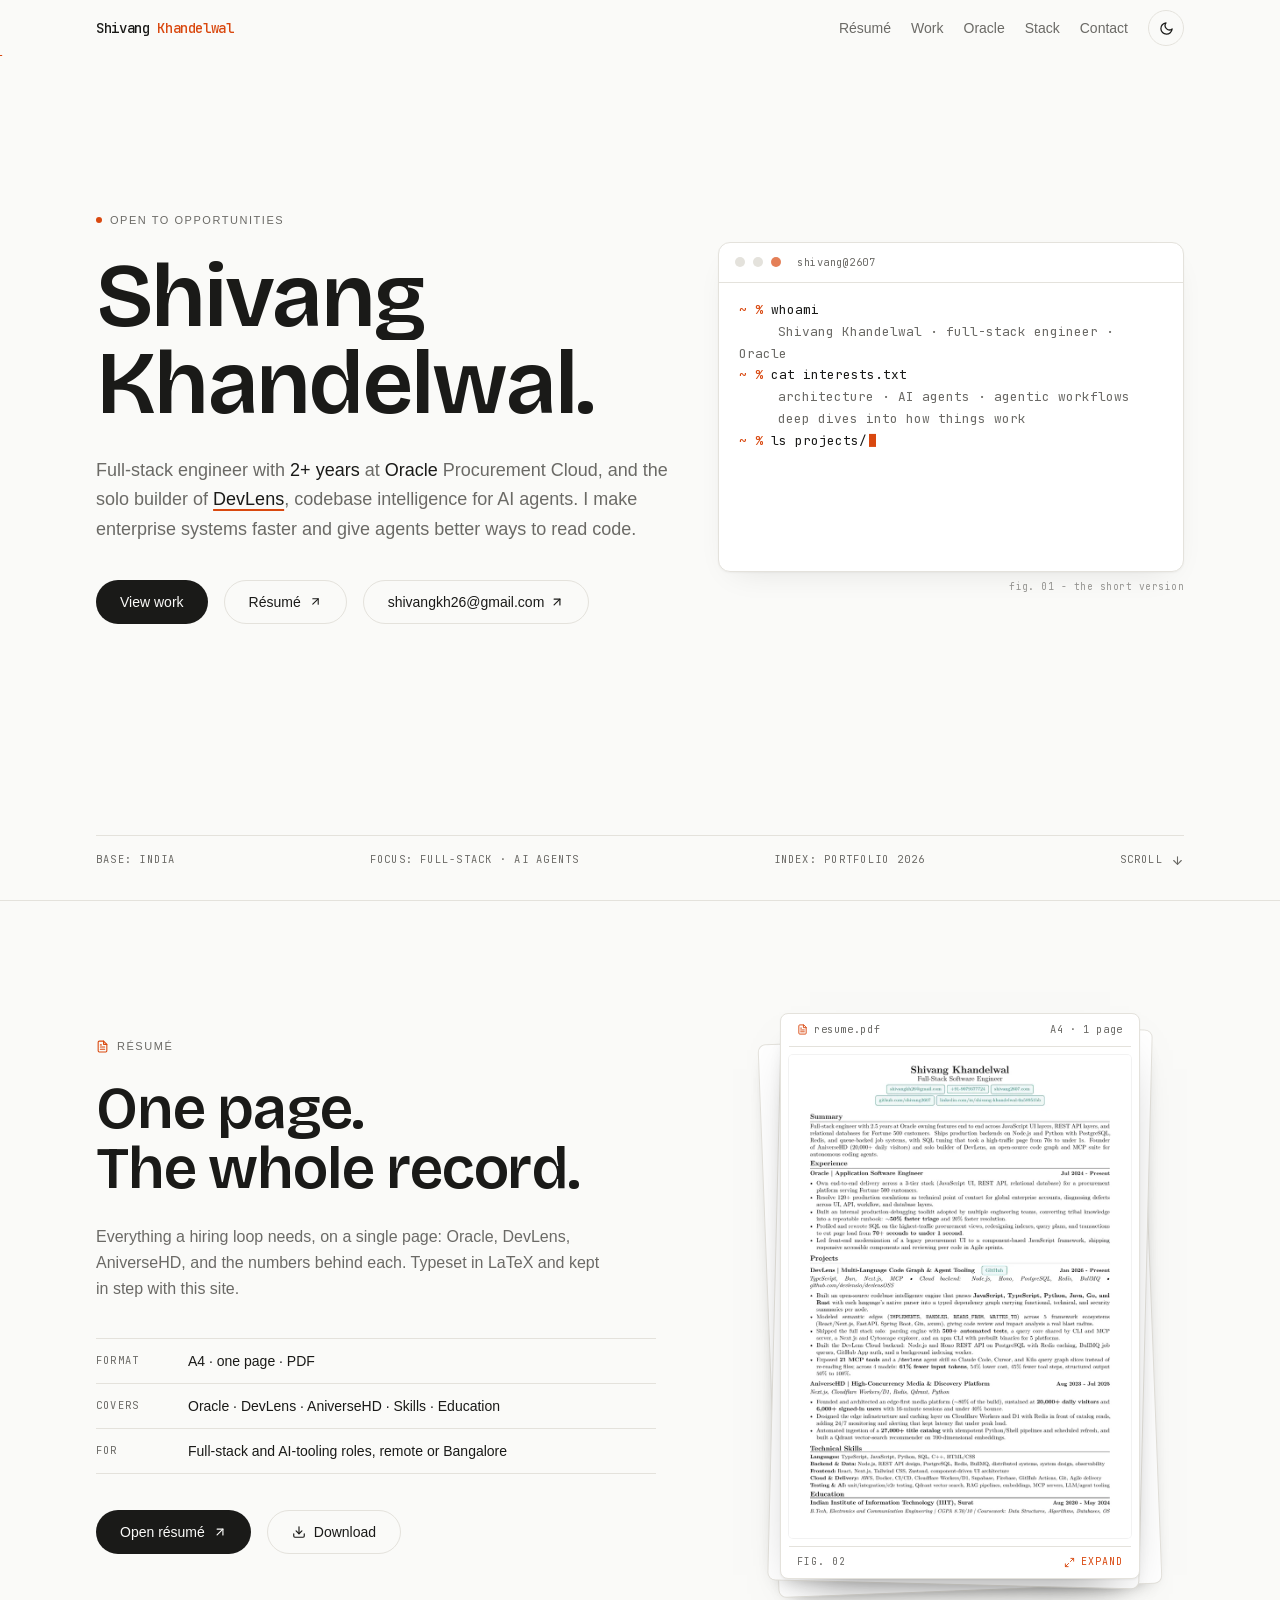
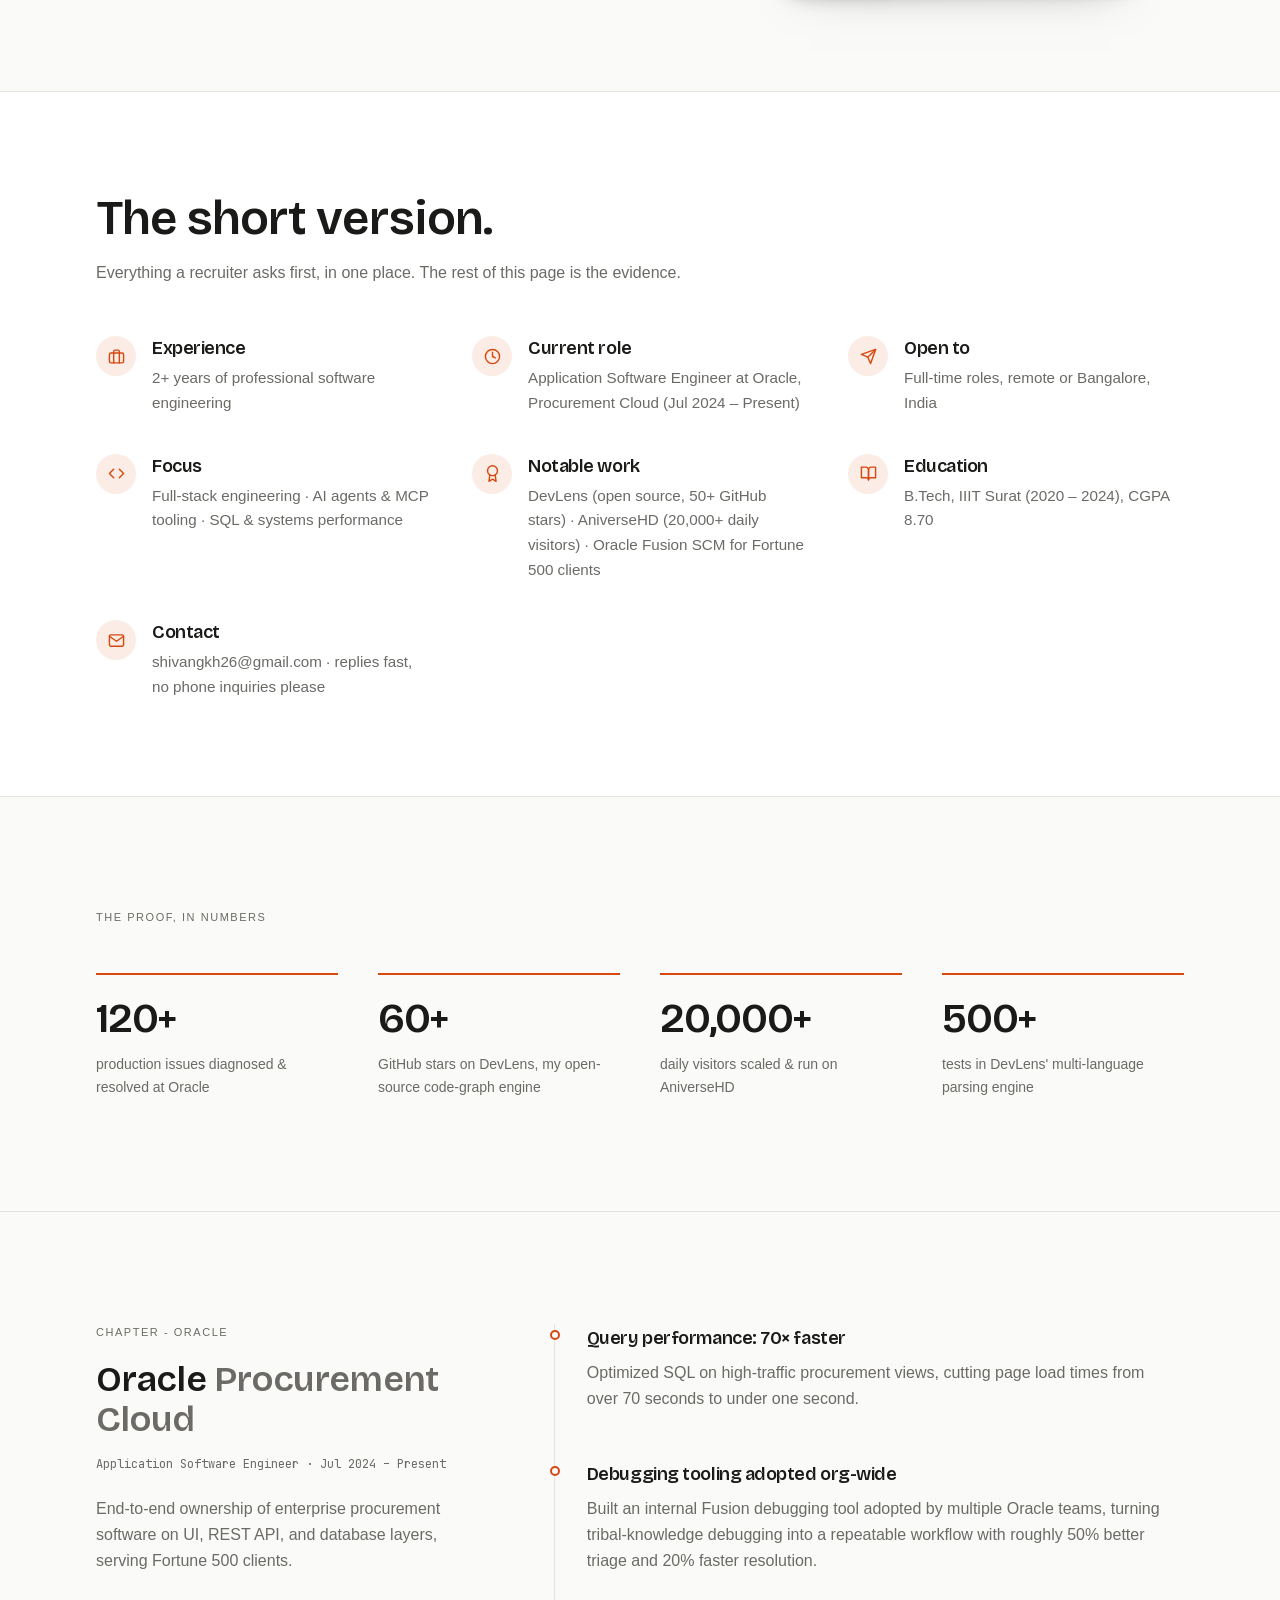
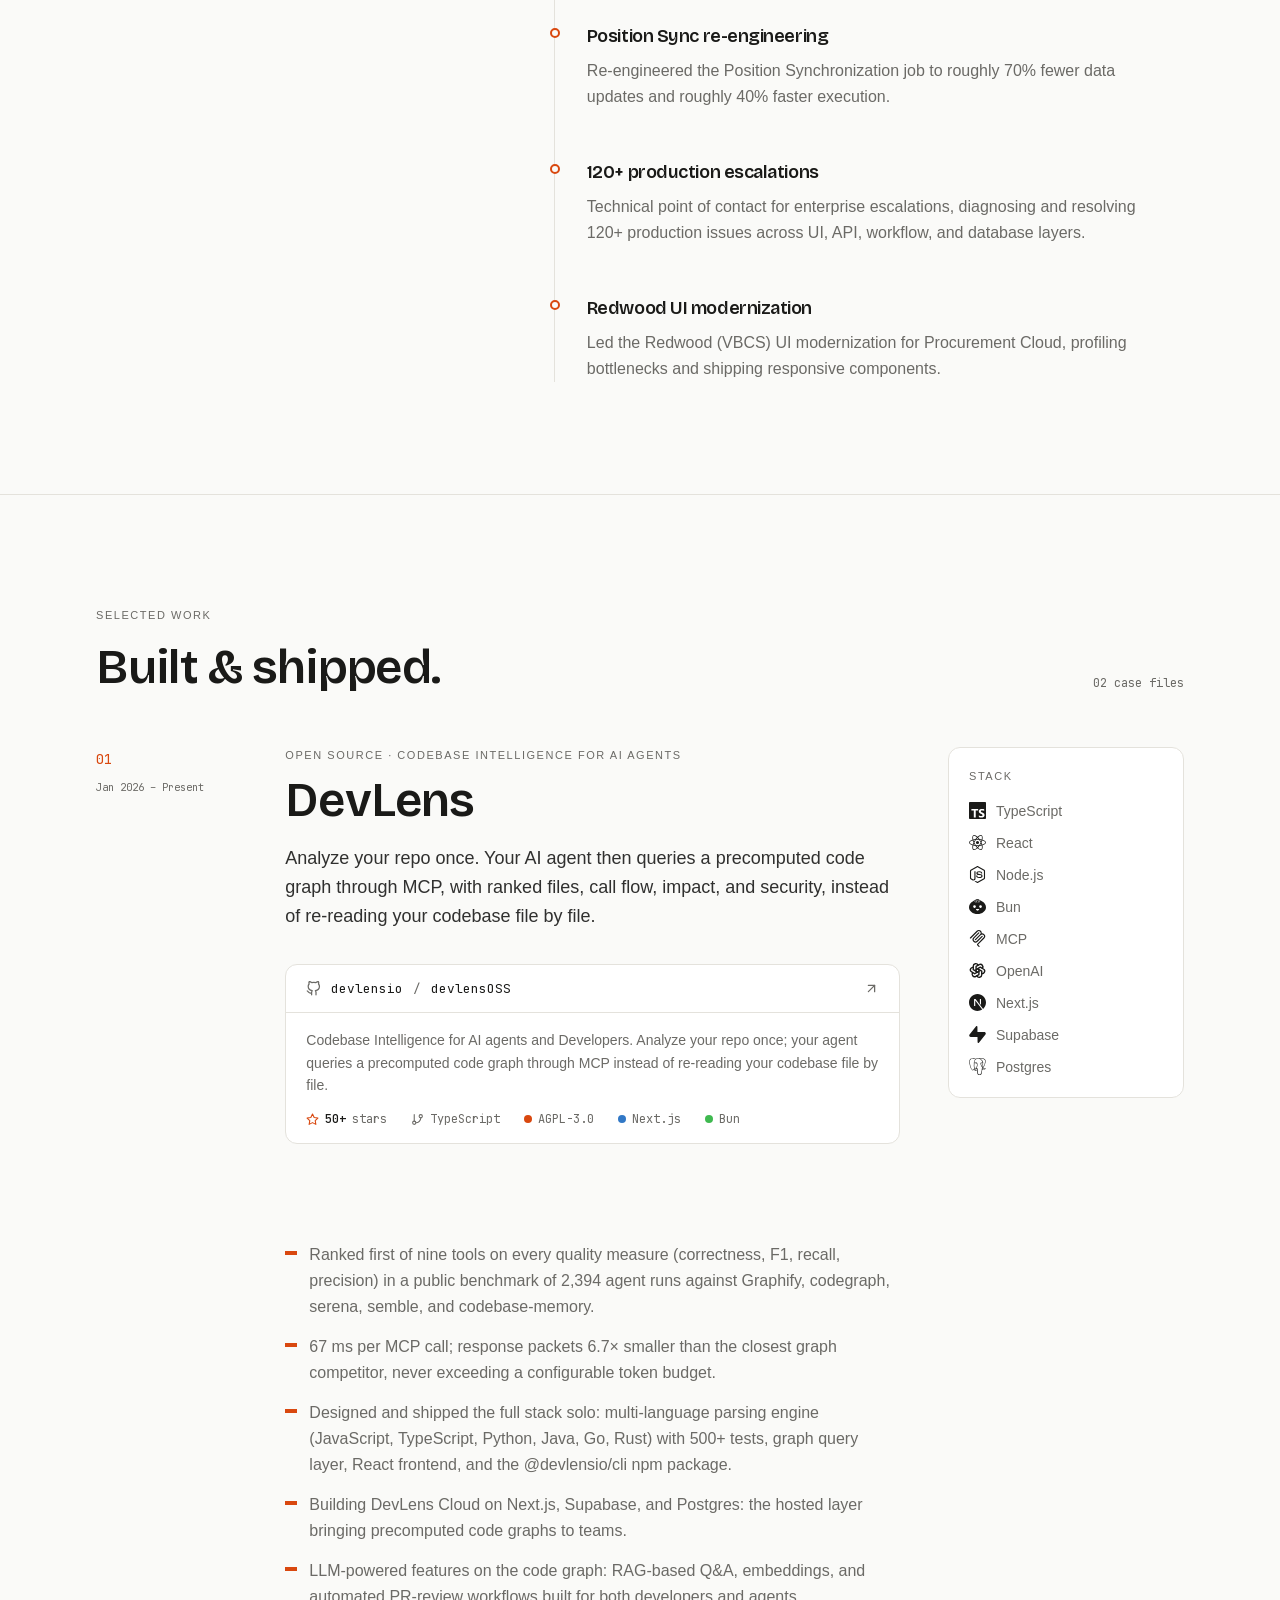
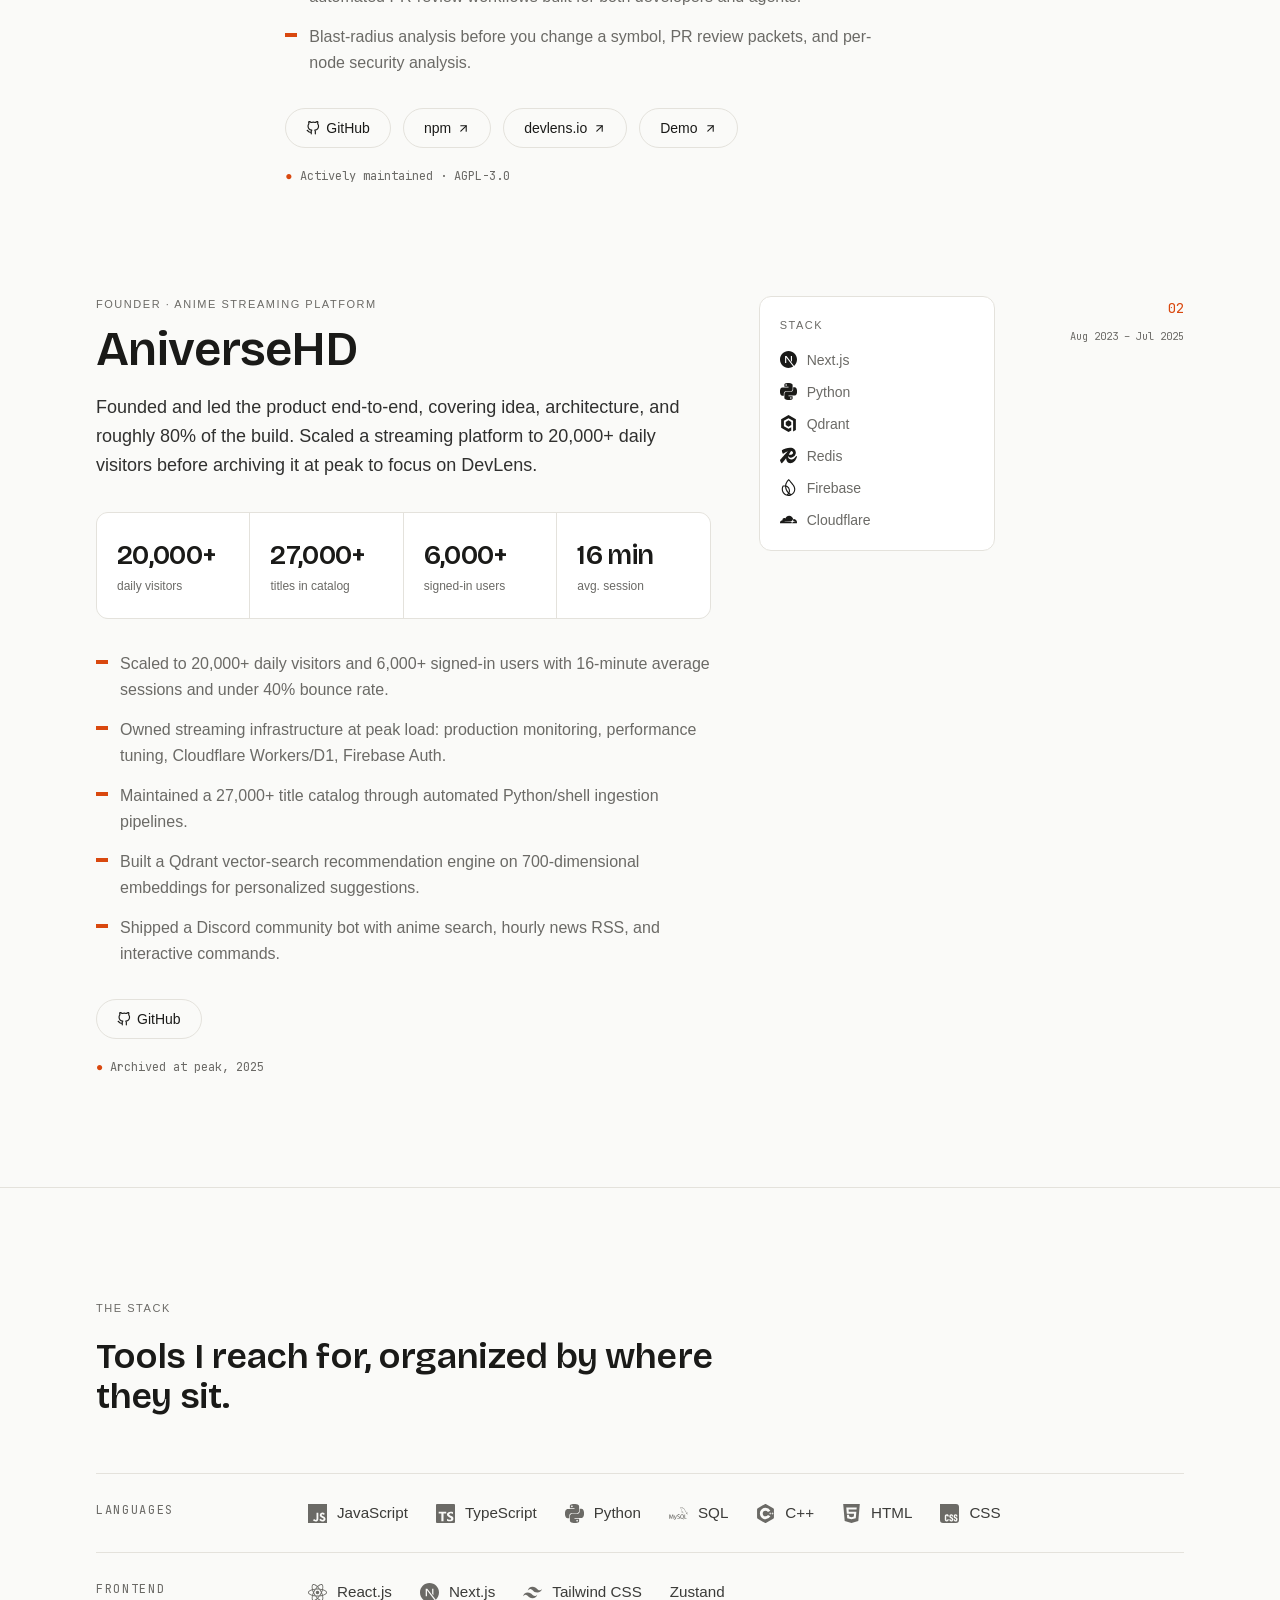
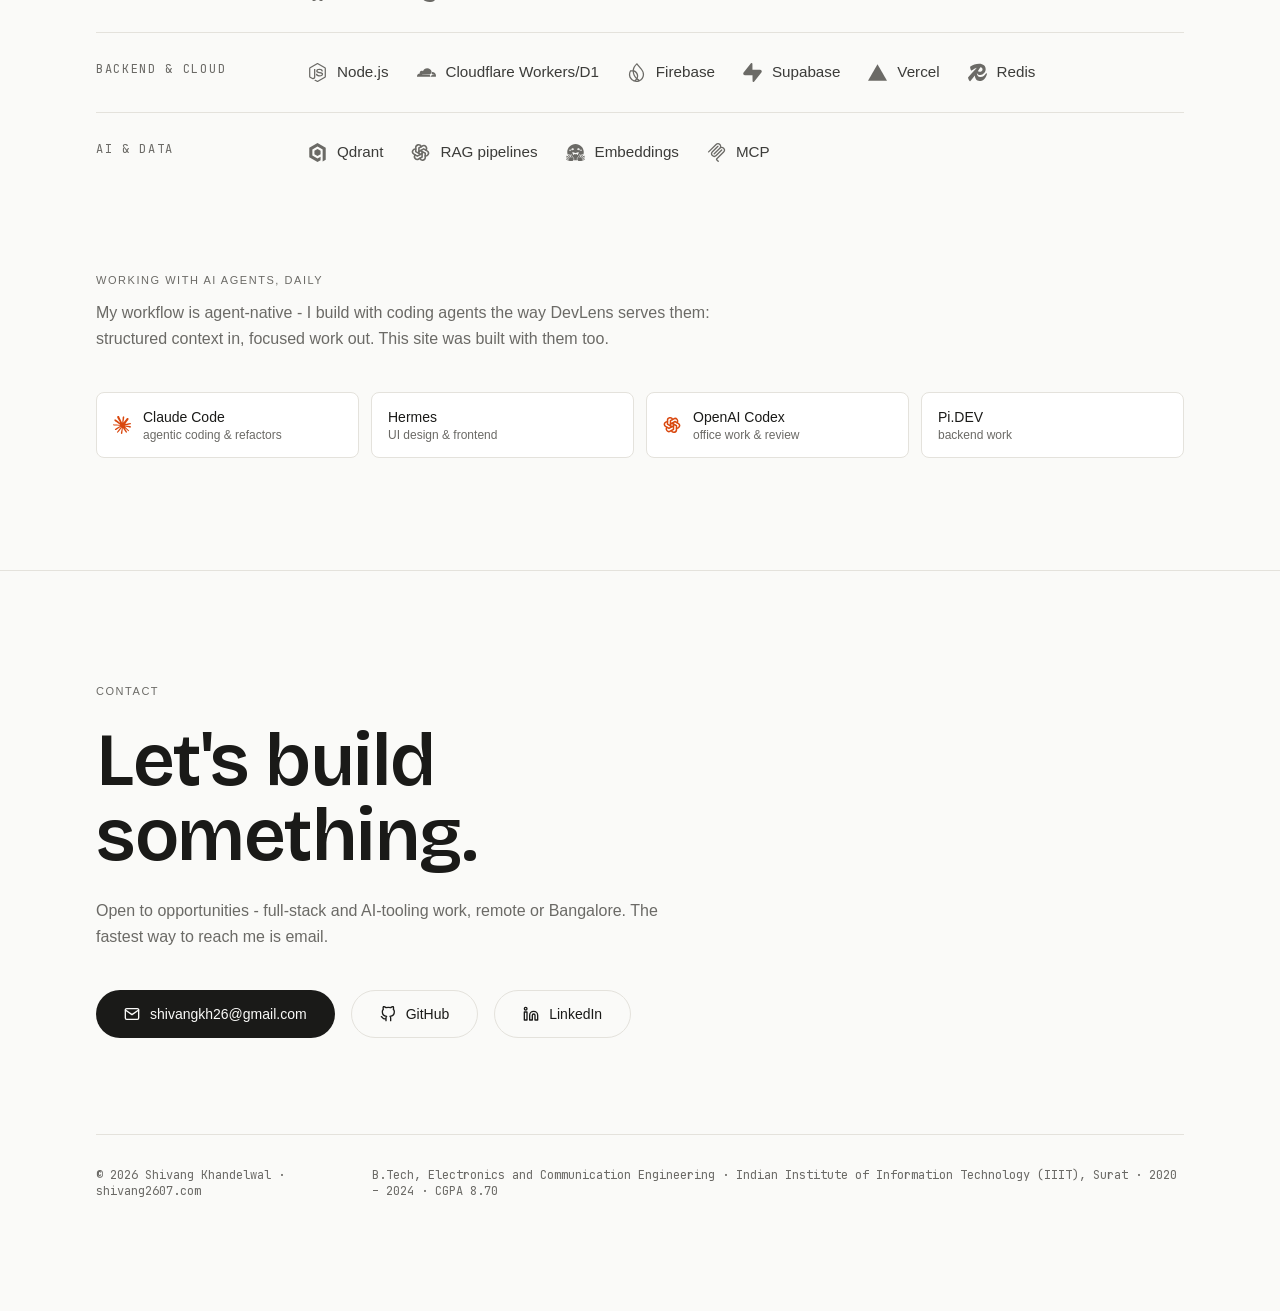
==== commit a94e1f75: "Deploy 4381576 (2026-10-26T08:30Z)" ====
--- a/index.html
+++ b/index.html
@@ -1 +1 @@
-<!DOCTYPE html><html lang="en" data-theme="light"><head><meta charSet="utf-8"/><meta name="viewport" content="width=device-width, initial-scale=1"/><link rel="preload" href="/_next/static/media/017d9bea37084d9b-s.p.41rroleoq1br7.woff2" as="font" crossorigin="" type="font/woff2"/><link rel="preload" href="/_next/static/media/70bc3e132a0a741e-s.p.3t6q91iet4nsy.woff2" as="font" crossorigin="" type="font/woff2"/><link rel="preload" href="/_next/static/media/75affa71d1e2f6a7-s.p.17-aodiw50953.woff2" as="font" crossorigin="" type="font/woff2"/><link rel="stylesheet" href="/_next/static/chunks/2oezmll8r1l6e.css" data-precedence="next"/><link rel="preload" as="script" fetchPriority="low" href="/_next/static/chunks/310vm2bl3xxpt.js"/><script src="/_next/static/chunks/1f0m_nyksetzr.js" async=""></script><script src="/_next/static/chunks/1rj7ns8rte9vc.js" async=""></script><script src="/_next/static/chunks/3be3wo2rhu_d4.js" async=""></script><script src="/_next/static/chunks/turbopack-0hzkn0ux1ddr5.js" async=""></script><script src="/_next/static/chunks/0h2qsuyze9ds1.js" async=""></script><script src="/_next/static/chunks/0_4j756hu0kxs.js" async=""></script><meta name="theme-color" content="#fafaf8" media="(prefers-color-scheme: light)"/><meta name="theme-color" content="#101010" media="(prefers-color-scheme: dark)"/><title>Shivang Khandelwal - Full-Stack Engineer</title><meta name="description" content="Full-stack engineer with 2+ years of experience at Oracle Procurement Cloud. Solo builder of DevLens, codebase intelligence for AI agents. Open to full-time roles, remote or Bangalore."/><link rel="author" href="https://shivang2607.com"/><meta name="author" content="Shivang Khandelwal"/><meta name="keywords" content="Shivang Khandelwal,full-stack engineer,Oracle,DevLens,AI agents,MCP,React,Next.js,Node.js,portfolio"/><meta name="creator" content="Shivang Khandelwal"/><meta name="robots" content="index, follow"/><meta name="googlebot" content="index, follow, max-image-preview:large"/><link rel="canonical" href="https://shivang2607.com/"/><meta property="og:title" content="Shivang Khandelwal - Full-Stack Engineer"/><meta property="og:description" content="Full-stack engineer with 2+ years of experience at Oracle Procurement Cloud. Solo builder of DevLens, codebase intelligence for AI agents. Open to full-time roles, remote or Bangalore."/><meta property="og:url" content="https://shivang2607.com/"/><meta property="og:site_name" content="Shivang Khandelwal"/><meta property="og:locale" content="en_US"/><meta property="og:type" content="profile"/><meta name="twitter:card" content="summary_large_image"/><meta name="twitter:title" content="Shivang Khandelwal - Full-Stack Engineer"/><meta name="twitter:description" content="Full-stack engineer with 2+ years of experience at Oracle Procurement Cloud. Solo builder of DevLens, codebase intelligence for AI agents. Open to full-time roles, remote or Bangalore."/><link rel="icon" href="/icon.svg?icon.36lumgwgehj-3.svg" sizes="any" type="image/svg+xml"/><meta name="next-size-adjust" content=""/><script>(()=>{try{const t=localStorage.getItem("theme");if(t==="dark"||t==="light")document.documentElement.dataset.theme=t;else document.documentElement.dataset.theme="light";}catch(e){document.documentElement.dataset.theme="light";}})();</script><script type="application/ld+json">{"@context":"https://schema.org","@graph":[{"@type":"Person","@id":"https://shivang2607.com/#person","name":"Shivang Khandelwal","url":"https://shivang2607.com","email":"mailto:shivangkh26@gmail.com","jobTitle":"Full-Stack Engineer","description":"Full-stack engineer with 2+ years of experience at Oracle Procurement Cloud. Solo builder of DevLens, codebase intelligence for AI agents. Open to full-time roles, remote or Bangalore.","worksFor":{"@type":"Organization","name":"Oracle","department":"Procurement Cloud"},"alumniOf":{"@type":"CollegeOrUniversity","name":"Indian Institute of Information Technology (IIIT), Surat"},"address":{"@type":"PostalAddress","addressCountry":"IN"},"knowsAbout":["JavaScript","TypeScript","Python","SQL","C++","HTML","CSS","React.js","Next.js","Tailwind CSS","Zustand","Node.js","Cloudflare Workers/D1","Firebase","Supabase","Vercel","Redis","Qdrant","RAG pipelines","Embeddings","MCP","AI agent tooling"],"sameAs":["https://github.com/shivang2607","https://www.linkedin.com/in/shivang-khandelwal-0a58951bb","https://github.com/devlensio/devlensOSS","https://www.npmjs.com/package/@devlensio/cli"]},{"@type":"WebSite","@id":"https://shivang2607.com/#website","url":"https://shivang2607.com","name":"Shivang Khandelwal","description":"Full-stack engineer with 2+ years of experience at Oracle Procurement Cloud. Solo builder of DevLens, codebase intelligence for AI agents. Open to full-time roles, remote or Bangalore.","publisher":{"@id":"https://shivang2607.com/#person"},"inLanguage":"en"},{"@type":"SoftwareSourceCode","@id":"https://shivang2607.com/#project-devlens","name":"DevLens","description":"Analyze your repo once. Your AI agent then queries a precomputed code graph through MCP, with ranked files, call flow, impact, and security, instead of re-reading your codebase file by file.","url":"https://github.com/devlensio/devlensOSS","author":{"@id":"https://shivang2607.com/#person"},"keywords":"TypeScript, React, Node.js, Bun, MCP, OpenAI, Next.js, Supabase, Postgres","codeRepository":"https://github.com/devlensio/devlensOSS","programmingLanguage":["TypeScript","JavaScript","Python"],"runtimePlatform":"Node.js","license":"https://www.gnu.org/licenses/agpl-3.0"},{"@type":"SoftwareApplication","@id":"https://shivang2607.com/#project-aniversehd","name":"AniverseHD","description":"Founded and led the product end-to-end, covering idea, architecture, and roughly 80% of the build. Scaled a streaming platform to 20,000+ daily visitors before archiving it at peak to focus on DevLens.","url":"https://github.com/shivang2607","author":{"@id":"https://shivang2607.com/#person"},"keywords":"Next.js, Python, Qdrant, Redis, Firebase, Cloudflare","applicationCategory":"MultimediaApplication","operatingSystem":"Web"},{"@type":"ItemList","@id":"https://shivang2607.com/#agents","name":"AI agents and coding tools used by Shivang Khandelwal","itemListElement":[{"@type":"ListItem","position":1,"item":{"@type":"SoftwareApplication","name":"Claude Code","applicationCategory":"DeveloperApplication"}},{"@type":"ListItem","position":2,"item":{"@type":"SoftwareApplication","name":"Hermes","applicationCategory":"DeveloperApplication"}},{"@type":"ListItem","position":3,"item":{"@type":"SoftwareApplication","name":"OpenAI Codex","applicationCategory":"DeveloperApplication"}},{"@type":"ListItem","position":4,"item":{"@type":"SoftwareApplication","name":"Pi.DEV","applicationCategory":"DeveloperApplication"}}]}]}</script><script src="/_next/static/chunks/0cz1d0mv5g_q7.js" noModule=""></script></head><body class="bricolage_grotesque_9d91b8bf-module__4pkBmW__variable archivo_c50fddcf-module__xTJHDW__variable jetbrains_mono_80bdd358-module__UtJNba__variable min-h-screen flex flex-col antialiased"><div hidden=""><!--$--><!--/$--></div><header class="fixed inset-x-0 top-0 z-50 transition-all duration-300 border-b border-transparent"><div class="mx-auto flex h-14 max-w-6xl items-center justify-between px-5 md:px-8"><a href="#top" class="font-mono text-sm font-medium tracking-tight">Shivang<span class="text-accent"> Khandelwal</span></a><nav aria-label="Primary" class="flex items-center gap-5"><a href="#resume" class="relative hidden text-sm text-muted transition-colors after:absolute after:-bottom-1 after:left-0 after:h-px after:w-full after:origin-left after:scale-x-0 after:bg-accent after:transition-transform after:duration-300 after:content-[&#x27;&#x27;] hover:text-ink hover:after:scale-x-100 sm:inline">Résumé</a><a href="#work" class="relative hidden text-sm text-muted transition-colors after:absolute after:-bottom-1 after:left-0 after:h-px after:w-full after:origin-left after:scale-x-0 after:bg-accent after:transition-transform after:duration-300 after:content-[&#x27;&#x27;] hover:text-ink hover:after:scale-x-100 sm:inline">Work</a><a href="#oracle" class="relative hidden text-sm text-muted transition-colors after:absolute after:-bottom-1 after:left-0 after:h-px after:w-full after:origin-left after:scale-x-0 after:bg-accent after:transition-transform after:duration-300 after:content-[&#x27;&#x27;] hover:text-ink hover:after:scale-x-100 sm:inline">Oracle</a><a href="#stack" class="relative hidden text-sm text-muted transition-colors after:absolute after:-bottom-1 after:left-0 after:h-px after:w-full after:origin-left after:scale-x-0 after:bg-accent after:transition-transform after:duration-300 after:content-[&#x27;&#x27;] hover:text-ink hover:after:scale-x-100 sm:inline">Stack</a><a href="#contact" class="relative hidden text-sm text-muted transition-colors after:absolute after:-bottom-1 after:left-0 after:h-px after:w-full after:origin-left after:scale-x-0 after:bg-accent after:transition-transform after:duration-300 after:content-[&#x27;&#x27;] hover:text-ink hover:after:scale-x-100 sm:inline">Contact</a><button type="button" aria-label="Switch to dark theme" title="Switch to dark theme" class="inline-flex h-9 w-9 items-center justify-center rounded-full border border-line text-ink transition-colors hover:border-accent hover:text-accent"><svg stroke="currentColor" fill="none" stroke-width="2" viewBox="0 0 24 24" stroke-linecap="round" stroke-linejoin="round" height="15" width="15" xmlns="http://www.w3.org/2000/svg"><path d="M21 12.79A9 9 0 1 1 11.21 3 7 7 0 0 0 21 12.79z"></path></svg></button></nav></div><div aria-hidden="true" class="absolute inset-x-0 bottom-0 h-px origin-left bg-accent" style="transform:scaleX(0)"></div></header><main id="top" class="flex-1"><section id="hero" aria-label="Introduction" class="relative mx-auto flex min-h-svh w-full max-w-6xl flex-col justify-center px-5 pt-4 pb-20 md:px-8"><div class="grid items-center gap-10 md:grid-cols-[1.25fr_1fr]"><div><p class="kicker mb-6 flex items-center gap-2"><span class="inline-block h-1.5 w-1.5 animate-pulse rounded-full bg-accent"></span>Open to opportunities</p><h1 class="font-display text-[clamp(2.9rem,8.5vw,5.6rem)] leading-[0.98] font-semibold tracking-[-0.03em]"><span><span class="block overflow-hidden"><span class="block text-ink" style="transform:translateY(110%)">Shivang</span></span><span class="block overflow-hidden"><span class="block text-ink" style="transform:translateY(110%)">Khandelwal.</span></span></span></h1><p class="mt-7 max-w-xl text-lg leading-relaxed text-muted">Full-stack engineer with<!-- --> <strong class="font-medium text-ink">2+ years</strong> at<!-- --> <strong class="font-medium text-ink">Oracle</strong> <!-- -->Procurement Cloud, and the solo builder of<!-- --> <a href="#project-devlens" class="font-medium text-ink underline decoration-accent decoration-2 underline-offset-4 hover:text-accent">DevLens</a>, codebase intelligence for AI agents. I make enterprise systems faster and give agents better ways to read code.</p><div class="mt-9 flex flex-wrap items-center gap-4"><div style="opacity:0;transform:translateY(24px)"><a href="#work" class="inline-flex h-11 items-center gap-2 rounded-full bg-ink px-6 text-sm font-medium text-background transition-transform duration-200 hover:-translate-y-0.5">View work</a></div><div style="opacity:0;transform:translateY(24px)"><a href="/resume.pdf" target="_blank" rel="noopener noreferrer" class="group inline-flex h-11 items-center gap-2 rounded-full border border-line px-6 text-sm font-medium text-ink transition-colors hover:border-accent hover:text-accent">Résumé<svg stroke="currentColor" fill="none" stroke-width="2" viewBox="0 0 24 24" stroke-linecap="round" stroke-linejoin="round" class="transition-transform duration-200 group-hover:-translate-y-0.5 group-hover:translate-x-0.5" height="13" width="13" xmlns="http://www.w3.org/2000/svg"><line x1="7" y1="17" x2="17" y2="7"></line><polyline points="7 7 17 7 17 17"></polyline></svg></a></div><div style="opacity:0;transform:translateY(24px)"><a href="mailto:shivangkh26@gmail.com" class="inline-flex h-11 items-center gap-1.5 rounded-full border border-line px-6 text-sm font-medium text-ink transition-colors hover:border-accent hover:text-accent">shivangkh26@gmail.com<!-- --> <svg stroke="currentColor" fill="none" stroke-width="2" viewBox="0 0 24 24" stroke-linecap="round" stroke-linejoin="round" height="14" width="14" xmlns="http://www.w3.org/2000/svg"><line x1="7" y1="17" x2="17" y2="7"></line><polyline points="7 7 17 7 17 17"></polyline></svg></a></div></div></div><div class="hidden md:block" aria-hidden="true"><div aria-hidden="true" class="relative"><span class="sr-only">Terminal session: who Shivang is, what he focuses on, the projects he built, and the stack he works in.</span><div class="overflow-hidden rounded-xl border border-line bg-surface shadow-[0_1px_2px_rgba(0,0,0,0.04),0_12px_32px_-16px_rgba(0,0,0,0.12)]"><div class="flex items-center gap-2 border-b border-line px-4 py-3"><span class="h-2.5 w-2.5 rounded-full bg-line"></span><span class="h-2.5 w-2.5 rounded-full bg-line"></span><span class="h-2.5 w-2.5 rounded-full bg-accent/70"></span><span class="ml-2 font-mono text-[0.65rem] tracking-wider text-muted">shivang@2607</span></div><div class="h-[288px] overflow-hidden px-5 py-4 font-mono text-[0.78rem] leading-[1.7] sm:text-[0.8rem]"><p class="break-all text-ink"><span class="mr-2 text-accent">~ %</span><span class="ml-0.5 inline-block h-[1em] w-[0.55em] translate-y-[0.15em] animate-pulse bg-accent"></span></p></div></div><p class="mt-2 text-right font-mono text-[0.6rem] tracking-wider text-muted opacity-70">fig. 01 - the short version</p></div></div></div><div class="absolute inset-x-5 bottom-8 md:inset-x-8"><div class="flex items-end justify-between gap-6 border-t border-line pt-4 font-mono text-[0.65rem] uppercase tracking-[0.12em] text-muted"><span>Base: India</span><span class="hidden sm:inline">Focus: Full-stack · AI agents</span><span class="hidden md:inline">Index: Portfolio 2026</span><a href="#snapshot" aria-label="Scroll to the story" class="group flex items-center gap-2 transition-colors hover:text-accent">Scroll<span class="block transition-transform duration-300 ease-out group-hover:translate-y-1"><svg stroke="currentColor" fill="none" stroke-width="2" viewBox="0 0 24 24" stroke-linecap="round" stroke-linejoin="round" height="13" width="13" xmlns="http://www.w3.org/2000/svg"><line x1="12" y1="5" x2="12" y2="19"></line><polyline points="19 12 12 19 5 12"></polyline></svg></span></a></div></div></section><section id="resume" aria-label="Résumé" class="rule w-full scroll-mt-20 border-line"><div class="mx-auto grid max-w-6xl items-center gap-14 px-5 py-20 md:px-8 md:py-28 lg:grid-cols-[1fr_0.8fr] lg:gap-20"><div><div style="opacity:0;transform:translateY(12px)"><p class="kicker mb-6 flex items-center gap-2"><svg stroke="currentColor" fill="none" stroke-width="2" viewBox="0 0 24 24" stroke-linecap="round" stroke-linejoin="round" class="text-accent" height="13" width="13" xmlns="http://www.w3.org/2000/svg"><path d="M14 2H6a2 2 0 0 0-2 2v16a2 2 0 0 0 2 2h12a2 2 0 0 0 2-2V8z"></path><polyline points="14 2 14 8 20 8"></polyline><line x1="16" y1="13" x2="8" y2="13"></line><line x1="16" y1="17" x2="8" y2="17"></line><polyline points="10 9 9 9 8 9"></polyline></svg>Résumé</p></div><h2 class="font-display text-[clamp(2.1rem,5.6vw,3.7rem)] font-semibold leading-[1.02] tracking-[-0.02em]"><span><span class="block overflow-hidden"><span class="block " style="transform:translateY(110%)">One page.</span></span><span class="block overflow-hidden"><span class="block " style="transform:translateY(110%)">The whole record.</span></span></span></h2><div style="opacity:0;transform:translateY(28px)"><p class="mt-6 max-w-lg leading-relaxed text-muted">Everything a hiring loop needs, on a single page: Oracle, DevLens, AniverseHD, and the numbers behind each. Typeset in LaTeX and kept in step with this site.</p></div><dl class="mt-9 border-t border-line"><div style="opacity:0;transform:translateY(10px)"><div class="flex gap-5 border-b border-line py-3"><dt class="w-[4.5rem] shrink-0 pt-0.5 font-mono text-[0.65rem] uppercase tracking-[0.12em] text-muted">Format</dt><dd class="text-sm text-ink">A4 · one page · PDF</dd></div></div><div style="opacity:0;transform:translateY(10px)"><div class="flex gap-5 border-b border-line py-3"><dt class="w-[4.5rem] shrink-0 pt-0.5 font-mono text-[0.65rem] uppercase tracking-[0.12em] text-muted">Covers</dt><dd class="text-sm text-ink">Oracle · DevLens · AniverseHD · Skills · Education</dd></div></div><div style="opacity:0;transform:translateY(10px)"><div class="flex gap-5 border-b border-line py-3"><dt class="w-[4.5rem] shrink-0 pt-0.5 font-mono text-[0.65rem] uppercase tracking-[0.12em] text-muted">For</dt><dd class="text-sm text-ink">Full-stack and AI-tooling roles, remote or Bangalore</dd></div></div></dl><div style="opacity:0;transform:translateY(14px)"><div class="mt-9 flex flex-wrap items-center gap-4"><a href="/resume.pdf" target="_blank" rel="noopener noreferrer" class="group inline-flex h-11 items-center gap-2 rounded-full bg-ink px-6 text-sm font-medium text-background transition-transform duration-200 hover:-translate-y-0.5">Open résumé<svg stroke="currentColor" fill="none" stroke-width="2" viewBox="0 0 24 24" stroke-linecap="round" stroke-linejoin="round" class="transition-transform duration-200 group-hover:-translate-y-0.5 group-hover:translate-x-0.5" height="14" width="14" xmlns="http://www.w3.org/2000/svg"><line x1="7" y1="17" x2="17" y2="7"></line><polyline points="7 7 17 7 17 17"></polyline></svg></a><a href="/resume.pdf" download="" class="inline-flex h-11 items-center gap-2 rounded-full border border-line px-6 text-sm font-medium transition-colors hover:border-accent hover:text-accent"><svg stroke="currentColor" fill="none" stroke-width="2" viewBox="0 0 24 24" stroke-linecap="round" stroke-linejoin="round" height="14" width="14" xmlns="http://www.w3.org/2000/svg"><path d="M21 15v4a2 2 0 0 1-2 2H5a2 2 0 0 1-2-2v-4"></path><polyline points="7 10 12 15 17 10"></polyline><line x1="12" y1="15" x2="12" y2="3"></line></svg> Download</a></div></div></div><div class="resume-stack group/sheet relative mx-auto w-full max-w-[360px] [perspective:1500px]"><span aria-hidden="true" class="absolute inset-x-2 top-6 -bottom-3 -rotate-[2.2deg] rounded-lg border border-line bg-surface shadow-[0_8px_20px_-14px_rgba(0,0,0,0.45)] transition-transform duration-500 ease-out group-hover/sheet:-translate-y-0.5 group-hover/sheet:-rotate-[3.8deg] md:-inset-x-3"></span><span aria-hidden="true" class="absolute inset-x-1 top-3 -bottom-1.5 rotate-[1.4deg] rounded-lg border border-line bg-surface shadow-[0_10px_22px_-16px_rgba(0,0,0,0.45)] transition-transform duration-500 ease-out group-hover/sheet:-translate-y-0.5 group-hover/sheet:rotate-[2.8deg] md:-inset-x-1.5"></span><button type="button" aria-label="Open the full résumé preview" class="relative block w-full cursor-pointer overflow-hidden rounded-lg border border-line bg-surface p-2 text-left shadow-[0_1px_2px_rgba(0,0,0,0.05),0_26px_52px_-30px_rgba(0,0,0,0.5)] transition-colors duration-300 hover:border-accent/60" style="transform-style:preserve-3d;opacity:0;transform:translateY(52px)"><span class="flex items-center justify-between border-b border-line px-2 pb-2 font-mono text-[0.65rem] tracking-[0.06em] text-muted"><span class="flex items-center gap-1.5"><svg stroke="currentColor" fill="none" stroke-width="2" viewBox="0 0 24 24" stroke-linecap="round" stroke-linejoin="round" class="text-accent" height="11" width="11" xmlns="http://www.w3.org/2000/svg"><path d="M14 2H6a2 2 0 0 0-2 2v16a2 2 0 0 0 2 2h12a2 2 0 0 0 2-2V8z"></path><polyline points="14 2 14 8 20 8"></polyline><line x1="16" y1="13" x2="8" y2="13"></line><line x1="16" y1="17" x2="8" y2="17"></line><polyline points="10 9 9 9 8 9"></polyline></svg> resume.pdf</span><span>A4 · 1 page</span></span><span class="relative mt-2 block overflow-hidden rounded-[4px] bg-white ring-1 ring-black/5"><img src="/resume-page-sm.webp" srcSet="/resume-page-sm.webp 780w, /resume-page.webp 1600w" sizes="(min-width: 768px) 340px, 82vw" width="780" height="1103" loading="lazy" decoding="async" alt="First page of Shivang Khandelwal&#x27;s résumé: summary, Oracle experience, DevLens and AniverseHD projects, technical skills, and education." class="resume-page block w-full"/><span aria-hidden="true" class="pointer-events-none absolute inset-0 opacity-0 transition-opacity duration-300 group-hover/sheet:opacity-100" style="background-image:radial-gradient(circle 320px at 50% 50%, color-mix(in srgb, var(--accent) 34%, transparent), transparent 78%)"></span><span aria-hidden="true" class="pointer-events-none absolute inset-y-0 w-1/3 -skew-x-12 bg-gradient-to-r from-transparent via-white/50 to-transparent" style="transform:translateX(-140%)"></span></span><span class="mt-2 flex items-center justify-between border-t border-line px-2 pt-2 font-mono text-[0.62rem] uppercase tracking-[0.1em]"><span class="text-muted">fig. 02</span><span class="flex items-center gap-1.5 text-accent"><svg stroke="currentColor" fill="none" stroke-width="2" viewBox="0 0 24 24" stroke-linecap="round" stroke-linejoin="round" height="11" width="11" xmlns="http://www.w3.org/2000/svg"><polyline points="15 3 21 3 21 9"></polyline><polyline points="9 21 3 21 3 15"></polyline><line x1="21" y1="3" x2="14" y2="10"></line><line x1="3" y1="21" x2="10" y2="14"></line></svg>Expand</span></span></button></div></div></section><section id="snapshot" aria-label="Recruiter snapshot: key facts" class="rule w-full border-line bg-surface"><div class="mx-auto max-w-6xl px-5 py-16 md:px-8 md:py-24"><h2 class="font-display text-[clamp(1.9rem,4vw,3rem)] font-semibold leading-tight tracking-[-0.02em] text-ink">The short version.</h2><p class="mt-3 max-w-2xl text-base leading-relaxed text-muted">Everything a recruiter asks first, in one place. The rest of this page is the evidence.</p><div class="mt-12 grid grid-cols-1 gap-x-10 gap-y-9 sm:grid-cols-2 lg:grid-cols-3"><div style="opacity:0;transform:translateY(24px)"><div class="flex h-full gap-4"><span class="mt-0.5 flex h-10 w-10 shrink-0 items-center justify-center rounded-full bg-accent/10 text-accent"><svg stroke="currentColor" fill="none" stroke-width="2" viewBox="0 0 24 24" stroke-linecap="round" stroke-linejoin="round" height="17" width="17" xmlns="http://www.w3.org/2000/svg"><rect x="2" y="7" width="20" height="14" rx="2" ry="2"></rect><path d="M16 21V5a2 2 0 0 0-2-2h-4a2 2 0 0 0-2 2v16"></path></svg></span><div><dt class="font-display text-lg font-semibold tracking-tight text-ink">Experience</dt><dd class="mt-1 text-[0.95rem] leading-relaxed text-muted">2+ years of professional software engineering</dd></div></div></div><div style="opacity:0;transform:translateY(24px)"><div class="flex h-full gap-4"><span class="mt-0.5 flex h-10 w-10 shrink-0 items-center justify-center rounded-full bg-accent/10 text-accent"><svg stroke="currentColor" fill="none" stroke-width="2" viewBox="0 0 24 24" stroke-linecap="round" stroke-linejoin="round" height="17" width="17" xmlns="http://www.w3.org/2000/svg"><circle cx="12" cy="12" r="10"></circle><polyline points="12 6 12 12 16 14"></polyline></svg></span><div><dt class="font-display text-lg font-semibold tracking-tight text-ink">Current role</dt><dd class="mt-1 text-[0.95rem] leading-relaxed text-muted">Application Software Engineer at Oracle, Procurement Cloud (Jul 2024 – Present)</dd></div></div></div><div style="opacity:0;transform:translateY(24px)"><div class="flex h-full gap-4"><span class="mt-0.5 flex h-10 w-10 shrink-0 items-center justify-center rounded-full bg-accent/10 text-accent"><svg stroke="currentColor" fill="none" stroke-width="2" viewBox="0 0 24 24" stroke-linecap="round" stroke-linejoin="round" height="17" width="17" xmlns="http://www.w3.org/2000/svg"><line x1="22" y1="2" x2="11" y2="13"></line><polygon points="22 2 15 22 11 13 2 9 22 2"></polygon></svg></span><div><dt class="font-display text-lg font-semibold tracking-tight text-ink">Open to</dt><dd class="mt-1 text-[0.95rem] leading-relaxed text-muted">Full-time roles, remote or Bangalore, India</dd></div></div></div><div style="opacity:0;transform:translateY(24px)"><div class="flex h-full gap-4"><span class="mt-0.5 flex h-10 w-10 shrink-0 items-center justify-center rounded-full bg-accent/10 text-accent"><svg stroke="currentColor" fill="none" stroke-width="2" viewBox="0 0 24 24" stroke-linecap="round" stroke-linejoin="round" height="17" width="17" xmlns="http://www.w3.org/2000/svg"><polyline points="16 18 22 12 16 6"></polyline><polyline points="8 6 2 12 8 18"></polyline></svg></span><div><dt class="font-display text-lg font-semibold tracking-tight text-ink">Focus</dt><dd class="mt-1 text-[0.95rem] leading-relaxed text-muted">Full-stack engineering · AI agents &amp; MCP tooling · SQL &amp; systems performance</dd></div></div></div><div style="opacity:0;transform:translateY(24px)"><div class="flex h-full gap-4"><span class="mt-0.5 flex h-10 w-10 shrink-0 items-center justify-center rounded-full bg-accent/10 text-accent"><svg stroke="currentColor" fill="none" stroke-width="2" viewBox="0 0 24 24" stroke-linecap="round" stroke-linejoin="round" height="17" width="17" xmlns="http://www.w3.org/2000/svg"><circle cx="12" cy="8" r="7"></circle><polyline points="8.21 13.89 7 23 12 20 17 23 15.79 13.88"></polyline></svg></span><div><dt class="font-display text-lg font-semibold tracking-tight text-ink">Notable work</dt><dd class="mt-1 text-[0.95rem] leading-relaxed text-muted">DevLens (open source, 50+ GitHub stars) · AniverseHD (20,000+ daily visitors) · Oracle Fusion SCM for Fortune 500 clients</dd></div></div></div><div style="opacity:0;transform:translateY(24px)"><div class="flex h-full gap-4"><span class="mt-0.5 flex h-10 w-10 shrink-0 items-center justify-center rounded-full bg-accent/10 text-accent"><svg stroke="currentColor" fill="none" stroke-width="2" viewBox="0 0 24 24" stroke-linecap="round" stroke-linejoin="round" height="17" width="17" xmlns="http://www.w3.org/2000/svg"><path d="M2 3h6a4 4 0 0 1 4 4v14a3 3 0 0 0-3-3H2z"></path><path d="M22 3h-6a4 4 0 0 0-4 4v14a3 3 0 0 1 3-3h7z"></path></svg></span><div><dt class="font-display text-lg font-semibold tracking-tight text-ink">Education</dt><dd class="mt-1 text-[0.95rem] leading-relaxed text-muted">B.Tech, IIIT Surat (2020 – 2024), CGPA 8.70</dd></div></div></div><div style="opacity:0;transform:translateY(24px)"><div class="flex h-full gap-4"><span class="mt-0.5 flex h-10 w-10 shrink-0 items-center justify-center rounded-full bg-accent/10 text-accent"><svg stroke="currentColor" fill="none" stroke-width="2" viewBox="0 0 24 24" stroke-linecap="round" stroke-linejoin="round" height="17" width="17" xmlns="http://www.w3.org/2000/svg"><path d="M4 4h16c1.1 0 2 .9 2 2v12c0 1.1-.9 2-2 2H4c-1.1 0-2-.9-2-2V6c0-1.1.9-2 2-2z"></path><polyline points="22,6 12,13 2,6"></polyline></svg></span><div><dt class="font-display text-lg font-semibold tracking-tight text-ink">Contact</dt><dd class="mt-1 text-[0.95rem] leading-relaxed text-muted">shivangkh26@gmail.com · replies fast, no phone inquiries please</dd></div></div></div></div></div></section><section id="proof" aria-label="Results in numbers" class="rule w-full border-line"><div class="mx-auto max-w-6xl px-5 py-20 md:px-8 md:py-28"><p class="kicker mb-12">The proof, in numbers</p><div class="grid grid-cols-1 gap-x-10 gap-y-12 sm:grid-cols-2 lg:grid-cols-4"><div style="opacity:0;transform:translateY(24px)"><div class="border-t-2 border-accent pt-5"><span class="block font-display text-4xl font-semibold tracking-tight text-ink md:text-[2.6rem]">120<!-- -->+</span><p class="mt-3 text-sm leading-relaxed text-muted">production issues diagnosed &amp; resolved at Oracle</p></div></div><div style="opacity:0;transform:translateY(24px)"><div class="border-t-2 border-accent pt-5"><span class="block font-display text-4xl font-semibold tracking-tight text-ink md:text-[2.6rem]">60<!-- -->+</span><p class="mt-3 text-sm leading-relaxed text-muted">GitHub stars on DevLens, my open-source code-graph engine</p></div></div><div style="opacity:0;transform:translateY(24px)"><div class="border-t-2 border-accent pt-5"><span class="block font-display text-4xl font-semibold tracking-tight text-ink md:text-[2.6rem]">20,000<!-- -->+</span><p class="mt-3 text-sm leading-relaxed text-muted">daily visitors scaled &amp; run on AniverseHD</p></div></div><div style="opacity:0;transform:translateY(24px)"><div class="border-t-2 border-accent pt-5"><span class="block font-display text-4xl font-semibold tracking-tight text-ink md:text-[2.6rem]">500<!-- -->+</span><p class="mt-3 text-sm leading-relaxed text-muted">tests in DevLens&#x27; multi-language parsing engine</p></div></div></div></div></section><section id="oracle" aria-label="Experience" class="rule w-full border-line"><div class="mx-auto max-w-6xl px-5 py-20 md:px-8 md:py-28"><div class="grid gap-12 md:grid-cols-[1fr_1.6fr] md:gap-16"><div class="md:sticky md:top-28 md:self-start"><p class="kicker mb-5">Chapter - Oracle</p><h2 class="font-display text-3xl font-semibold tracking-tight md:text-4xl">Oracle<!-- --> <span class="text-muted">Procurement Cloud</span></h2><p class="mt-4 font-mono text-xs text-muted">Application Software Engineer<!-- --> · <!-- -->Jul 2024 – Present</p><p class="mt-6 max-w-sm leading-relaxed text-muted">End-to-end ownership of enterprise procurement software on UI, REST API, and database layers, serving Fortune 500 clients.</p></div><ol class="relative ml-2 border-l border-line pl-8 md:ml-0"><li class="relative pb-12 last:pb-0" style="opacity:0;transform:translateY(28px)"><span aria-hidden="true" class="absolute -left-[37px] top-1.5 h-2.5 w-2.5 rounded-full border-2 border-accent bg-background"></span><h3 class="font-display text-lg font-semibold tracking-tight text-ink">Query performance: 70× faster</h3><p class="mt-2 max-w-xl leading-relaxed text-muted">Optimized SQL on high-traffic procurement views, cutting page load times from over 70 seconds to under one second.</p></li><li class="relative pb-12 last:pb-0" style="opacity:0;transform:translateY(28px)"><span aria-hidden="true" class="absolute -left-[37px] top-1.5 h-2.5 w-2.5 rounded-full border-2 border-accent bg-background"></span><h3 class="font-display text-lg font-semibold tracking-tight text-ink">Debugging tooling adopted org-wide</h3><p class="mt-2 max-w-xl leading-relaxed text-muted">Built an internal Fusion debugging tool adopted by multiple Oracle teams, turning tribal-knowledge debugging into a repeatable workflow with roughly 50% better triage and 20% faster resolution.</p></li><li class="relative pb-12 last:pb-0" style="opacity:0;transform:translateY(28px)"><span aria-hidden="true" class="absolute -left-[37px] top-1.5 h-2.5 w-2.5 rounded-full border-2 border-accent bg-background"></span><h3 class="font-display text-lg font-semibold tracking-tight text-ink">Position Sync re-engineering</h3><p class="mt-2 max-w-xl leading-relaxed text-muted">Re-engineered the Position Synchronization job to roughly 70% fewer data updates and roughly 40% faster execution.</p></li><li class="relative pb-12 last:pb-0" style="opacity:0;transform:translateY(28px)"><span aria-hidden="true" class="absolute -left-[37px] top-1.5 h-2.5 w-2.5 rounded-full border-2 border-accent bg-background"></span><h3 class="font-display text-lg font-semibold tracking-tight text-ink">120+ production escalations</h3><p class="mt-2 max-w-xl leading-relaxed text-muted">Technical point of contact for enterprise escalations, diagnosing and resolving 120+ production issues across UI, API, workflow, and database layers.</p></li><li class="relative pb-12 last:pb-0" style="opacity:0;transform:translateY(28px)"><span aria-hidden="true" class="absolute -left-[37px] top-1.5 h-2.5 w-2.5 rounded-full border-2 border-accent bg-background"></span><h3 class="font-display text-lg font-semibold tracking-tight text-ink">Redwood UI modernization</h3><p class="mt-2 max-w-xl leading-relaxed text-muted">Led the Redwood (VBCS) UI modernization for Procurement Cloud, profiling bottlenecks and shipping responsive components.</p></li></ol></div></div></section><section id="work" aria-label="Projects" class="rule w-full border-line"><div class="mx-auto max-w-6xl px-5 py-20 md:px-8 md:py-28"><div class="mb-14 flex items-end justify-between"><div><p class="kicker mb-5">Selected work</p><h2 class="font-display text-3xl font-semibold tracking-tight md:text-5xl"><span><span class="block overflow-hidden"><span class="block " style="transform:translateY(110%)">Built &amp; shipped.</span></span></span></h2></div><span class="hidden font-mono text-xs text-muted md:block">02<!-- --> case files</span></div><div class="flex flex-col gap-20 md:gap-28"><article id="project-devlens" aria-label="DevLens - case study" class="grid gap-8 md:grid-cols-12 md:gap-12"><div class="md:col-span-2 " style="opacity:0;transform:translateY(16px)"><span class="font-mono text-sm text-accent">01</span><p class="mt-2 font-mono text-[0.65rem] leading-relaxed text-muted">Jan 2026 – Present</p></div><div class="md:col-span-7"><div style="opacity:0;transform:translateY(20px)"><p class="kicker mb-3">Open source · Codebase intelligence for AI agents</p><h3 class="font-display text-4xl font-semibold tracking-tight md:text-5xl">DevLens</h3><p class="mt-5 text-lg leading-relaxed text-ink/90">Analyze your repo once. Your AI agent then queries a precomputed code graph through MCP, with ranked files, call flow, impact, and security, instead of re-reading your codebase file by file.</p></div><div style="opacity:0;transform:translateY(22px)"><div class="mt-8"><a href="https://github.com/devlensio/devlensOSS" target="_blank" rel="noopener noreferrer" aria-label="Open DevLens on GitHub (opens in a new tab)" class="group block rounded-xl border border-line bg-surface transition-colors duration-200 hover:border-accent"><div class="flex items-center justify-between border-b border-line px-5 py-3.5"><span class="flex items-center gap-2.5 font-mono text-[0.8rem] text-ink"><svg stroke="currentColor" fill="none" stroke-width="2" viewBox="0 0 24 24" stroke-linecap="round" stroke-linejoin="round" class="text-muted transition-colors group-hover:text-accent" height="15" width="15" xmlns="http://www.w3.org/2000/svg"><path d="M9 19c-5 1.5-5-2.5-7-3m14 6v-3.87a3.37 3.37 0 0 0-.94-2.61c3.14-.35 6.44-1.54 6.44-7A5.44 5.44 0 0 0 20 4.77 5.07 5.07 0 0 0 19.91 1S18.73.65 16 2.48a13.38 13.38 0 0 0-7 0C6.27.65 5.09 1 5.09 1A5.07 5.07 0 0 0 5 4.77a5.44 5.44 0 0 0-1.5 3.78c0 5.42 3.3 6.61 6.44 7A3.37 3.37 0 0 0 9 18.13V22"></path></svg>devlensio<span class="text-muted">/</span>devlensOSS</span><svg stroke="currentColor" fill="none" stroke-width="2" viewBox="0 0 24 24" stroke-linecap="round" stroke-linejoin="round" class="text-muted transition-all duration-200 group-hover:-translate-y-0.5 group-hover:translate-x-0.5 group-hover:text-accent" height="15" width="15" xmlns="http://www.w3.org/2000/svg"><line x1="7" y1="17" x2="17" y2="7"></line><polyline points="7 7 17 7 17 17"></polyline></svg></div><p class="px-5 pt-4 text-sm leading-relaxed text-muted">Codebase Intelligence for AI agents and Developers. Analyze your repo once; your agent queries a precomputed code graph through MCP instead of re-reading your codebase file by file.</p><div class="flex flex-wrap items-center gap-x-6 gap-y-2 px-5 pb-4 pt-3.5 font-mono text-xs text-muted"><span class="flex items-center gap-1.5"><svg stroke="currentColor" fill="none" stroke-width="2" viewBox="0 0 24 24" stroke-linecap="round" stroke-linejoin="round" class="text-accent transition-transform duration-200 group-hover:scale-110" height="13" width="13" xmlns="http://www.w3.org/2000/svg"><polygon points="12 2 15.09 8.26 22 9.27 17 14.14 18.18 21.02 12 17.77 5.82 21.02 7 14.14 2 9.27 8.91 8.26 12 2"></polygon></svg><span class="font-medium text-ink tabular-nums">50+</span>stars</span><span class="flex items-center gap-1.5"><svg stroke="currentColor" fill="none" stroke-width="2" viewBox="0 0 24 24" stroke-linecap="round" stroke-linejoin="round" class="text-muted" height="13" width="13" xmlns="http://www.w3.org/2000/svg"><line x1="6" y1="3" x2="6" y2="15"></line><circle cx="18" cy="6" r="3"></circle><circle cx="6" cy="18" r="3"></circle><path d="M18 9a9 9 0 0 1-9 9"></path></svg>TypeScript</span><span class="flex items-center gap-1.5"><span class="inline-block h-2 w-2 rounded-full bg-accent"></span>AGPL-3.0</span><span class="hidden items-center gap-1.5 sm:flex"><span class="inline-block h-2 w-2 rounded-full bg-[#3178c6]"></span>Next.js</span><span class="hidden items-center gap-1.5 sm:flex"><span class="inline-block h-2 w-2 rounded-full bg-[#3fb950]"></span>Bun</span></div></a></div></div><ul class="mt-8 space-y-3.5"><li style="opacity:0;transform:translateY(16px)"><span class="flex gap-3 leading-relaxed text-muted"><span aria-hidden="true" class="mt-[0.55rem] h-1 w-3 shrink-0 bg-accent"></span><span>50+ GitHub stars and an active community. Maintainer of devlensio/devlensOSS (AGPL-3.0), with @devlensio/cli published on npm.</span></span></li><li style="opacity:0;transform:translateY(16px)"><span class="flex gap-3 leading-relaxed text-muted"><span aria-hidden="true" class="mt-[0.55rem] h-1 w-3 shrink-0 bg-accent"></span><span>Ranked first of nine tools on every quality measure (correctness, F1, recall, precision) in a public benchmark of 2,394 agent runs against Graphify, codegraph, serena, semble, and codebase-memory.</span></span></li><li style="opacity:0;transform:translateY(16px)"><span class="flex gap-3 leading-relaxed text-muted"><span aria-hidden="true" class="mt-[0.55rem] h-1 w-3 shrink-0 bg-accent"></span><span>67 ms per MCP call; response packets 6.7× smaller than the closest graph competitor, never exceeding a configurable token budget.</span></span></li><li style="opacity:0;transform:translateY(16px)"><span class="flex gap-3 leading-relaxed text-muted"><span aria-hidden="true" class="mt-[0.55rem] h-1 w-3 shrink-0 bg-accent"></span><span>Designed and shipped the full stack solo: multi-language parsing engine (JavaScript, TypeScript, Python, Java, Go, Rust) with 500+ tests, graph query layer, React frontend, and the @devlensio/cli npm package.</span></span></li><li style="opacity:0;transform:translateY(16px)"><span class="flex gap-3 leading-relaxed text-muted"><span aria-hidden="true" class="mt-[0.55rem] h-1 w-3 shrink-0 bg-accent"></span><span>Building DevLens Cloud on Next.js, Supabase, and Postgres: the hosted layer bringing precomputed code graphs to teams.</span></span></li><li style="opacity:0;transform:translateY(16px)"><span class="flex gap-3 leading-relaxed text-muted"><span aria-hidden="true" class="mt-[0.55rem] h-1 w-3 shrink-0 bg-accent"></span><span>LLM-powered features on the code graph: RAG-based Q&amp;A, embeddings, and automated PR-review workflows built for both developers and agents.</span></span></li><li style="opacity:0;transform:translateY(16px)"><span class="flex gap-3 leading-relaxed text-muted"><span aria-hidden="true" class="mt-[0.55rem] h-1 w-3 shrink-0 bg-accent"></span><span>Blast-radius analysis before you change a symbol, PR review packets, and per-node security analysis.</span></span></li></ul><div style="opacity:0;transform:translateY(14px)"><div class="mt-8 flex flex-wrap items-center gap-3"><a href="https://github.com/devlensio/devlensOSS" target="_blank" rel="noopener noreferrer" class="inline-flex h-10 items-center gap-1.5 rounded-full border border-line px-5 text-sm font-medium transition-colors hover:border-accent hover:text-accent"><svg stroke="currentColor" fill="none" stroke-width="2" viewBox="0 0 24 24" stroke-linecap="round" stroke-linejoin="round" height="14" width="14" xmlns="http://www.w3.org/2000/svg"><path d="M9 19c-5 1.5-5-2.5-7-3m14 6v-3.87a3.37 3.37 0 0 0-.94-2.61c3.14-.35 6.44-1.54 6.44-7A5.44 5.44 0 0 0 20 4.77 5.07 5.07 0 0 0 19.91 1S18.73.65 16 2.48a13.38 13.38 0 0 0-7 0C6.27.65 5.09 1 5.09 1A5.07 5.07 0 0 0 5 4.77a5.44 5.44 0 0 0-1.5 3.78c0 5.42 3.3 6.61 6.44 7A3.37 3.37 0 0 0 9 18.13V22"></path></svg>GitHub</a><a href="https://www.npmjs.com/package/@devlensio/cli" target="_blank" rel="noopener noreferrer" class="inline-flex h-10 items-center gap-1.5 rounded-full border border-line px-5 text-sm font-medium transition-colors hover:border-accent hover:text-accent">npm<svg stroke="currentColor" fill="none" stroke-width="2" viewBox="0 0 24 24" stroke-linecap="round" stroke-linejoin="round" height="13" width="13" xmlns="http://www.w3.org/2000/svg"><line x1="7" y1="17" x2="17" y2="7"></line><polyline points="7 7 17 7 17 17"></polyline></svg></a><a href="https://devlens.io" target="_blank" rel="noopener noreferrer" class="inline-flex h-10 items-center gap-1.5 rounded-full border border-line px-5 text-sm font-medium transition-colors hover:border-accent hover:text-accent">devlens.io<svg stroke="currentColor" fill="none" stroke-width="2" viewBox="0 0 24 24" stroke-linecap="round" stroke-linejoin="round" height="13" width="13" xmlns="http://www.w3.org/2000/svg"><line x1="7" y1="17" x2="17" y2="7"></line><polyline points="7 7 17 7 17 17"></polyline></svg></a><a href="https://youtu.be/6OMsk8lNv4c" target="_blank" rel="noopener noreferrer" class="inline-flex h-10 items-center gap-1.5 rounded-full border border-line px-5 text-sm font-medium transition-colors hover:border-accent hover:text-accent">Demo<svg stroke="currentColor" fill="none" stroke-width="2" viewBox="0 0 24 24" stroke-linecap="round" stroke-linejoin="round" height="13" width="13" xmlns="http://www.w3.org/2000/svg"><line x1="7" y1="17" x2="17" y2="7"></line><polyline points="7 7 17 7 17 17"></polyline></svg></a></div><p class="mt-5 font-mono text-xs text-muted"><span class="text-accent">●</span> <!-- -->Actively maintained · AGPL-3.0</p></div></div><div class="md:col-span-3" style="opacity:0;transform:translateY(16px)"><div class="rounded-xl border border-line bg-surface p-5 md:sticky md:top-24"><p class="kicker mb-4">Stack</p><ul class="space-y-3"><li class="flex items-center gap-2.5 text-sm text-muted"><svg stroke="currentColor" fill="currentColor" stroke-width="0" role="img" viewBox="0 0 24 24" class="shrink-0 text-ink" aria-hidden="true" height="17" width="17" xmlns="http://www.w3.org/2000/svg"><path d="M1.125 0C.502 0 0 .502 0 1.125v21.75C0 23.498.502 24 1.125 24h21.75c.623 0 1.125-.502 1.125-1.125V1.125C24 .502 23.498 0 22.875 0zm17.363 9.75c.612 0 1.154.037 1.627.111a6.38 6.38 0 0 1 1.306.34v2.458a3.95 3.95 0 0 0-.643-.361 5.093 5.093 0 0 0-.717-.26 5.453 5.453 0 0 0-1.426-.2c-.3 0-.573.028-.819.086a2.1 2.1 0 0 0-.623.242c-.17.104-.3.229-.393.374a.888.888 0 0 0-.14.49c0 .196.053.373.156.529.104.156.252.304.443.444s.423.276.696.41c.273.135.582.274.926.416.47.197.892.407 1.266.628.374.222.695.473.963.753.268.279.472.598.614.957.142.359.214.776.214 1.253 0 .657-.125 1.21-.373 1.656a3.033 3.033 0 0 1-1.012 1.085 4.38 4.38 0 0 1-1.487.596c-.566.12-1.163.18-1.79.18a9.916 9.916 0 0 1-1.84-.164 5.544 5.544 0 0 1-1.512-.493v-2.63a5.033 5.033 0 0 0 3.237 1.2c.333 0 .624-.03.872-.09.249-.06.456-.144.623-.25.166-.108.29-.234.373-.38a1.023 1.023 0 0 0-.074-1.089 2.12 2.12 0 0 0-.537-.5 5.597 5.597 0 0 0-.807-.444 27.72 27.72 0 0 0-1.007-.436c-.918-.383-1.602-.852-2.053-1.405-.45-.553-.676-1.222-.676-2.005 0-.614.123-1.141.369-1.582.246-.441.58-.804 1.004-1.089a4.494 4.494 0 0 1 1.47-.629 7.536 7.536 0 0 1 1.77-.201zm-15.113.188h9.563v2.166H9.506v9.646H6.789v-9.646H3.375z"></path></svg>TypeScript</li><li class="flex items-center gap-2.5 text-sm text-muted"><svg stroke="currentColor" fill="currentColor" stroke-width="0" role="img" viewBox="0 0 24 24" class="shrink-0 text-ink" aria-hidden="true" height="17" width="17" xmlns="http://www.w3.org/2000/svg"><path d="M14.23 12.004a2.236 2.236 0 0 1-2.235 2.236 2.236 2.236 0 0 1-2.236-2.236 2.236 2.236 0 0 1 2.235-2.236 2.236 2.236 0 0 1 2.236 2.236zm2.648-10.69c-1.346 0-3.107.96-4.888 2.622-1.78-1.653-3.542-2.602-4.887-2.602-.41 0-.783.093-1.106.278-1.375.793-1.683 3.264-.973 6.365C1.98 8.917 0 10.42 0 12.004c0 1.59 1.99 3.097 5.043 4.03-.704 3.113-.39 5.588.988 6.38.32.187.69.275 1.102.275 1.345 0 3.107-.96 4.888-2.624 1.78 1.654 3.542 2.603 4.887 2.603.41 0 .783-.09 1.106-.275 1.374-.792 1.683-3.263.973-6.365C22.02 15.096 24 13.59 24 12.004c0-1.59-1.99-3.097-5.043-4.032.704-3.11.39-5.587-.988-6.38-.318-.184-.688-.277-1.092-.278zm-.005 1.09v.006c.225 0 .406.044.558.127.666.382.955 1.835.73 3.704-.054.46-.142.945-.25 1.44-.96-.236-2.006-.417-3.107-.534-.66-.905-1.345-1.727-2.035-2.447 1.592-1.48 3.087-2.292 4.105-2.295zm-9.77.02c1.012 0 2.514.808 4.11 2.28-.686.72-1.37 1.537-2.02 2.442-1.107.117-2.154.298-3.113.538-.112-.49-.195-.964-.254-1.42-.23-1.868.054-3.32.714-3.707.19-.09.4-.127.563-.132zm4.882 3.05c.455.468.91.992 1.36 1.564-.44-.02-.89-.034-1.345-.034-.46 0-.915.01-1.36.034.44-.572.895-1.096 1.345-1.565zM12 8.1c.74 0 1.477.034 2.202.093.406.582.802 1.203 1.183 1.86.372.64.71 1.29 1.018 1.946-.308.655-.646 1.31-1.013 1.95-.38.66-.773 1.288-1.18 1.87-.728.063-1.466.098-2.21.098-.74 0-1.477-.035-2.202-.093-.406-.582-.802-1.204-1.183-1.86-.372-.64-.71-1.29-1.018-1.946.303-.657.646-1.313 1.013-1.954.38-.66.773-1.286 1.18-1.868.728-.064 1.466-.098 2.21-.098zm-3.635.254c-.24.377-.48.763-.704 1.16-.225.39-.435.782-.635 1.174-.265-.656-.49-1.31-.676-1.947.64-.15 1.315-.283 2.015-.386zm7.26 0c.695.103 1.365.23 2.006.387-.18.632-.405 1.282-.66 1.933-.2-.39-.41-.783-.64-1.174-.225-.392-.465-.774-.705-1.146zm3.063.675c.484.15.944.317 1.375.498 1.732.74 2.852 1.708 2.852 2.476-.005.768-1.125 1.74-2.857 2.475-.42.18-.88.342-1.355.493-.28-.958-.646-1.956-1.1-2.98.45-1.017.81-2.01 1.085-2.964zm-13.395.004c.278.96.645 1.957 1.1 2.98-.45 1.017-.812 2.01-1.086 2.964-.484-.15-.944-.318-1.37-.5-1.732-.737-2.852-1.706-2.852-2.474 0-.768 1.12-1.742 2.852-2.476.42-.18.88-.342 1.356-.494zm11.678 4.28c.265.657.49 1.312.676 1.948-.64.157-1.316.29-2.016.39.24-.375.48-.762.705-1.158.225-.39.435-.788.636-1.18zm-9.945.02c.2.392.41.783.64 1.175.23.39.465.772.705 1.143-.695-.102-1.365-.23-2.006-.386.18-.63.406-1.282.66-1.933zM17.92 16.32c.112.493.2.968.254 1.423.23 1.868-.054 3.32-.714 3.708-.147.09-.338.128-.563.128-1.012 0-2.514-.807-4.11-2.28.686-.72 1.37-1.536 2.02-2.44 1.107-.118 2.154-.3 3.113-.54zm-11.83.01c.96.234 2.006.415 3.107.532.66.905 1.345 1.727 2.035 2.446-1.595 1.483-3.092 2.295-4.11 2.295-.22-.005-.406-.05-.553-.132-.666-.38-.955-1.834-.73-3.703.054-.46.142-.944.25-1.438zm4.56.64c.44.02.89.034 1.345.034.46 0 .915-.01 1.36-.034-.44.572-.895 1.095-1.345 1.565-.455-.47-.91-.993-1.36-1.565z"></path></svg>React</li><li class="flex items-center gap-2.5 text-sm text-muted"><svg stroke="currentColor" fill="currentColor" stroke-width="0" role="img" viewBox="0 0 24 24" class="shrink-0 text-ink" aria-hidden="true" height="17" width="17" xmlns="http://www.w3.org/2000/svg"><path d="M11.998,24c-0.321,0-0.641-0.084-0.922-0.247l-2.936-1.737c-0.438-0.245-0.224-0.332-0.08-0.383 c0.585-0.203,0.703-0.25,1.328-0.604c0.065-0.037,0.151-0.023,0.218,0.017l2.256,1.339c0.082,0.045,0.197,0.045,0.272,0l8.795-5.076 c0.082-0.047,0.134-0.141,0.134-0.238V6.921c0-0.099-0.053-0.192-0.137-0.242l-8.791-5.072c-0.081-0.047-0.189-0.047-0.271,0 L3.075,6.68C2.99,6.729,2.936,6.825,2.936,6.921v10.15c0,0.097,0.054,0.189,0.139,0.235l2.409,1.392 c1.307,0.654,2.108-0.116,2.108-0.89V7.787c0-0.142,0.114-0.253,0.256-0.253h1.115c0.139,0,0.255,0.112,0.255,0.253v10.021 c0,1.745-0.95,2.745-2.604,2.745c-0.508,0-0.909,0-2.026-0.551L2.28,18.675c-0.57-0.329-0.922-0.945-0.922-1.604V6.921 c0-0.659,0.353-1.275,0.922-1.603l8.795-5.082c0.557-0.315,1.296-0.315,1.848,0l8.794,5.082c0.57,0.329,0.924,0.944,0.924,1.603 v10.15c0,0.659-0.354,1.273-0.924,1.604l-8.794,5.078C12.643,23.916,12.324,24,11.998,24z M19.099,13.993 c0-1.9-1.284-2.406-3.987-2.763c-2.731-0.361-3.009-0.548-3.009-1.187c0-0.528,0.235-1.233,2.258-1.233 c1.807,0,2.473,0.389,2.747,1.607c0.024,0.115,0.129,0.199,0.247,0.199h1.141c0.071,0,0.138-0.031,0.186-0.081 c0.048-0.054,0.074-0.123,0.067-0.196c-0.177-2.098-1.571-3.076-4.388-3.076c-2.508,0-4.004,1.058-4.004,2.833 c0,1.925,1.488,2.457,3.895,2.695c2.88,0.282,3.103,0.703,3.103,1.269c0,0.983-0.789,1.402-2.642,1.402 c-2.327,0-2.839-0.584-3.011-1.742c-0.02-0.124-0.126-0.215-0.253-0.215h-1.137c-0.141,0-0.254,0.112-0.254,0.253 c0,1.482,0.806,3.248,4.655,3.248C17.501,17.007,19.099,15.91,19.099,13.993z"></path></svg>Node.js</li><li class="flex items-center gap-2.5 text-sm text-muted"><svg stroke="currentColor" fill="currentColor" stroke-width="0" role="img" viewBox="0 0 24 24" class="shrink-0 text-ink" aria-hidden="true" height="17" width="17" xmlns="http://www.w3.org/2000/svg"><path d="M12 22.596c6.628 0 12-4.338 12-9.688 0-3.318-2.057-6.248-5.219-7.986-1.286-.715-2.297-1.357-3.139-1.89C14.058 2.025 13.08 1.404 12 1.404c-1.097 0-2.334.785-3.966 1.821a49.92 49.92 0 0 1-2.816 1.697C2.057 6.66 0 9.59 0 12.908c0 5.35 5.372 9.687 12 9.687v.001ZM10.599 4.715c.334-.759.503-1.58.498-2.409 0-.145.202-.187.23-.029.658 2.783-.902 4.162-2.057 4.624-.124.048-.199-.121-.103-.209a5.763 5.763 0 0 0 1.432-1.977Zm2.058-.102a5.82 5.82 0 0 0-.782-2.306v-.016c-.069-.123.086-.263.185-.172 1.962 2.111 1.307 4.067.556 5.051-.082.103-.23-.003-.189-.126a5.85 5.85 0 0 0 .23-2.431Zm1.776-.561a5.727 5.727 0 0 0-1.612-1.806v-.014c-.112-.085-.024-.274.114-.218 2.595 1.087 2.774 3.18 2.459 4.407a.116.116 0 0 1-.049.071.11.11 0 0 1-.153-.026.122.122 0 0 1-.022-.083 5.891 5.891 0 0 0-.737-2.331Zm-5.087.561c-.617.546-1.282.76-2.063 1-.117 0-.195-.078-.156-.181 1.752-.909 2.376-1.649 2.999-2.778 0 0 .155-.118.188.085 0 .304-.349 1.329-.968 1.874Zm4.945 11.237a2.957 2.957 0 0 1-.937 1.553c-.346.346-.8.565-1.286.62a2.178 2.178 0 0 1-1.327-.62 2.955 2.955 0 0 1-.925-1.553.244.244 0 0 1 .064-.198.234.234 0 0 1 .193-.069h3.965a.226.226 0 0 1 .19.07c.05.053.073.125.063.197Zm-5.458-2.176a1.862 1.862 0 0 1-2.384-.245 1.98 1.98 0 0 1-.233-2.447c.207-.319.503-.566.848-.713a1.84 1.84 0 0 1 1.092-.11c.366.075.703.261.967.531a1.98 1.98 0 0 1 .408 2.114 1.931 1.931 0 0 1-.698.869v.001Zm8.495.005a1.86 1.86 0 0 1-2.381-.253 1.964 1.964 0 0 1-.547-1.366c0-.384.11-.76.32-1.079.207-.319.503-.567.849-.713a1.844 1.844 0 0 1 1.093-.108c.367.076.704.262.968.534a1.98 1.98 0 0 1 .4 2.117 1.932 1.932 0 0 1-.702.868Z"></path></svg>Bun</li><li class="flex items-center gap-2.5 text-sm text-muted"><svg stroke="currentColor" fill="currentColor" stroke-width="0" role="img" viewBox="0 0 24 24" class="shrink-0 text-ink" aria-hidden="true" height="17" width="17" xmlns="http://www.w3.org/2000/svg"><path d="M13.85 0a4.16 4.16 0 0 0-2.95 1.217L1.456 10.66a.835.835 0 0 0 0 1.18.835.835 0 0 0 1.18 0l9.442-9.442a2.49 2.49 0 0 1 3.541 0 2.49 2.49 0 0 1 0 3.541L8.59 12.97l-.1.1a.835.835 0 0 0 0 1.18.835.835 0 0 0 1.18 0l.1-.098 7.03-7.034a2.49 2.49 0 0 1 3.542 0l.049.05a2.49 2.49 0 0 1 0 3.54l-8.54 8.54a1.96 1.96 0 0 0 0 2.755l1.753 1.753a.835.835 0 0 0 1.18 0 .835.835 0 0 0 0-1.18l-1.753-1.753a.266.266 0 0 1 0-.394l8.54-8.54a4.185 4.185 0 0 0 0-5.9l-.05-.05a4.16 4.16 0 0 0-2.95-1.218c-.2 0-.401.02-.6.048a4.17 4.17 0 0 0-1.17-3.552A4.16 4.16 0 0 0 13.85 0m0 3.333a.84.84 0 0 0-.59.245L6.275 10.56a4.186 4.186 0 0 0 0 5.902 4.186 4.186 0 0 0 5.902 0L19.16 9.48a.835.835 0 0 0 0-1.18.835.835 0 0 0-1.18 0l-6.985 6.984a2.49 2.49 0 0 1-3.54 0 2.49 2.49 0 0 1 0-3.54l6.983-6.985a.835.835 0 0 0 0-1.18.84.84 0 0 0-.59-.245"></path></svg>MCP</li><li class="flex items-center gap-2.5 text-sm text-muted"><svg stroke="currentColor" fill="none" stroke-width="2" viewBox="0 0 24 24" stroke-linecap="round" stroke-linejoin="round" class="shrink-0 text-ink" aria-hidden="true" height="17" width="17" xmlns="http://www.w3.org/2000/svg"><path d="M11.217 19.384a3.501 3.501 0 0 0 6.783 -1.217v-5.167l-6 -3.35"></path><path d="M5.214 15.014a3.501 3.501 0 0 0 4.446 5.266l4.34 -2.534v-6.946"></path><path d="M6 7.63c-1.391 -.236 -2.787 .395 -3.534 1.689a3.474 3.474 0 0 0 1.271 4.745l4.263 2.514l6 -3.348"></path><path d="M12.783 4.616a3.501 3.501 0 0 0 -6.783 1.217v5.067l6 3.45"></path><path d="M18.786 8.986a3.501 3.501 0 0 0 -4.446 -5.266l-4.34 2.534v6.946"></path><path d="M18 16.302c1.391 .236 2.787 -.395 3.534 -1.689a3.474 3.474 0 0 0 -1.271 -4.745l-4.308 -2.514l-5.955 3.42"></path></svg>OpenAI</li><li class="flex items-center gap-2.5 text-sm text-muted"><svg stroke="currentColor" fill="currentColor" stroke-width="0" role="img" viewBox="0 0 24 24" class="shrink-0 text-ink" aria-hidden="true" height="17" width="17" xmlns="http://www.w3.org/2000/svg"><path d="M18.665 21.978C16.758 23.255 14.465 24 12 24 5.377 24 0 18.623 0 12S5.377 0 12 0s12 5.377 12 12c0 3.583-1.574 6.801-4.067 9.001L9.219 7.2H7.2v9.596h1.615V9.251l9.85 12.727Zm-3.332-8.533 1.6 2.061V7.2h-1.6v6.245Z"></path></svg>Next.js</li><li class="flex items-center gap-2.5 text-sm text-muted"><svg stroke="currentColor" fill="currentColor" stroke-width="0" role="img" viewBox="0 0 24 24" class="shrink-0 text-ink" aria-hidden="true" height="17" width="17" xmlns="http://www.w3.org/2000/svg"><path d="M11.9 1.036c-.015-.986-1.26-1.41-1.874-.637L.764 12.05C-.33 13.427.65 15.455 2.409 15.455h9.579l.113 7.51c.014.985 1.259 1.408 1.873.636l9.262-11.653c1.093-1.375.113-3.403-1.645-3.403h-9.642z"></path></svg>Supabase</li><li class="flex items-center gap-2.5 text-sm text-muted"><svg stroke="currentColor" fill="currentColor" stroke-width="0" role="img" viewBox="0 0 24 24" class="shrink-0 text-ink" aria-hidden="true" height="17" width="17" xmlns="http://www.w3.org/2000/svg"><path d="M23.5594 14.7228a.5269.5269 0 0 0-.0563-.1191c-.139-.2632-.4768-.3418-1.0074-.2321-1.6533.3411-2.2935.1312-2.5256-.0191 1.342-2.0482 2.445-4.522 3.0411-6.8297.2714-1.0507.7982-3.5237.1222-4.7316a1.5641 1.5641 0 0 0-.1509-.235C21.6931.9086 19.8007.0248 17.5099.0005c-1.4947-.0158-2.7705.3461-3.1161.4794a9.449 9.449 0 0 0-.5159-.0816 8.044 8.044 0 0 0-1.3114-.1278c-1.1822-.0184-2.2038.2642-3.0498.8406-.8573-.3211-4.7888-1.645-7.2219.0788C.9359 2.1526.3086 3.8733.4302 6.3043c.0409.818.5069 3.334 1.2423 5.7436.4598 1.5065.9387 2.7019 1.4334 3.582.553.9942 1.1259 1.5933 1.7143 1.7895.4474.1491 1.1327.1441 1.8581-.7279.8012-.9635 1.5903-1.8258 1.9446-2.2069.4351.2355.9064.3625 1.39.3772a.0569.0569 0 0 0 .0004.0041 11.0312 11.0312 0 0 0-.2472.3054c-.3389.4302-.4094.5197-1.5002.7443-.3102.064-1.1344.2339-1.1464.8115-.0025.1224.0329.2309.0919.3268.2269.4231.9216.6097 1.015.6331 1.3345.3335 2.5044.092 3.3714-.6787-.017 2.231.0775 4.4174.3454 5.0874.2212.5529.7618 1.9045 2.4692 1.9043.2505 0 .5263-.0291.8296-.0941 1.7819-.3821 2.5557-1.1696 2.855-2.9059.1503-.8707.4016-2.8753.5388-4.1012.0169-.0703.0357-.1207.057-.1362.0007-.0005.0697-.0471.4272.0307a.3673.3673 0 0 0 .0443.0068l.2539.0223.0149.001c.8468.0384 1.9114-.1426 2.5312-.4308.6438-.2988 1.8057-1.0323 1.5951-1.6698zM2.371 11.8765c-.7435-2.4358-1.1779-4.8851-1.2123-5.5719-.1086-2.1714.4171-3.6829 1.5623-4.4927 1.8367-1.2986 4.8398-.5408 6.108-.13-.0032.0032-.0066.0061-.0098.0094-2.0238 2.044-1.9758 5.536-1.9708 5.7495-.0002.0823.0066.1989.0162.3593.0348.5873.0996 1.6804-.0735 2.9184-.1609 1.1504.1937 2.2764.9728 3.0892.0806.0841.1648.1631.2518.2374-.3468.3714-1.1004 1.1926-1.9025 2.1576-.5677.6825-.9597.5517-1.0886.5087-.3919-.1307-.813-.5871-1.2381-1.3223-.4796-.839-.9635-2.0317-1.4155-3.5126zm6.0072 5.0871c-.1711-.0428-.3271-.1132-.4322-.1772.0889-.0394.2374-.0902.4833-.1409 1.2833-.2641 1.4815-.4506 1.9143-1.0002.0992-.126.2116-.2687.3673-.4426a.3549.3549 0 0 0 .0737-.1298c.1708-.1513.2724-.1099.4369-.0417.156.0646.3078.26.3695.4752.0291.1016.0619.2945-.0452.4444-.9043 1.2658-2.2216 1.2494-3.1676 1.0128zm2.094-3.988-.0525.141c-.133.3566-.2567.6881-.3334 1.003-.6674-.0021-1.3168-.2872-1.8105-.8024-.6279-.6551-.9131-1.5664-.7825-2.5004.1828-1.3079.1153-2.4468.079-3.0586-.005-.0857-.0095-.1607-.0122-.2199.2957-.2621 1.6659-.9962 2.6429-.7724.4459.1022.7176.4057.8305.928.5846 2.7038.0774 3.8307-.3302 4.7363-.084.1866-.1633.3629-.2311.5454zm7.3637 4.5725c-.0169.1768-.0358.376-.0618.5959l-.146.4383a.3547.3547 0 0 0-.0182.1077c-.0059.4747-.054.6489-.115.8693-.0634.2292-.1353.4891-.1794 1.0575-.11 1.4143-.8782 2.2267-2.4172 2.5565-1.5155.3251-1.7843-.4968-2.0212-1.2217a6.5824 6.5824 0 0 0-.0769-.2266c-.2154-.5858-.1911-1.4119-.1574-2.5551.0165-.5612-.0249-1.9013-.3302-2.6462.0044-.2932.0106-.5909.019-.8918a.3529.3529 0 0 0-.0153-.1126 1.4927 1.4927 0 0 0-.0439-.208c-.1226-.4283-.4213-.7866-.7797-.9351-.1424-.059-.4038-.1672-.7178-.0869.067-.276.1831-.5875.309-.9249l.0529-.142c.0595-.16.134-.3257.213-.5012.4265-.9476 1.0106-2.2453.3766-5.1772-.2374-1.0981-1.0304-1.6343-2.2324-1.5098-.7207.0746-1.3799.3654-1.7088.5321a5.6716 5.6716 0 0 0-.1958.1041c.0918-1.1064.4386-3.1741 1.7357-4.4823a4.0306 4.0306 0 0 1 .3033-.276.3532.3532 0 0 0 .1447-.0644c.7524-.5706 1.6945-.8506 2.802-.8325.4091.0067.8017.0339 1.1742.081 1.939.3544 3.2439 1.4468 4.0359 2.3827.8143.9623 1.2552 1.9315 1.4312 2.4543-1.3232-.1346-2.2234.1268-2.6797.779-.9926 1.4189.543 4.1729 1.2811 5.4964.1353.2426.2522.4522.2889.5413.2403.5825.5515.9713.7787 1.2552.0696.087.1372.1714.1885.245-.4008.1155-1.1208.3825-1.0552 1.717-.0123.1563-.0423.4469-.0834.8148-.0461.2077-.0702.4603-.0994.7662zm.8905-1.6211c-.0405-.8316.2691-.9185.5967-1.0105a2.8566 2.8566 0 0 0 .135-.0406 1.202 1.202 0 0 0 .1342.103c.5703.3765 1.5823.4213 3.0068.1344-.2016.1769-.5189.3994-.9533.6011-.4098.1903-1.0957.333-1.7473.3636-.7197.0336-1.0859-.0807-1.1721-.151zm.5695-9.2712c-.0059.3508-.0542.6692-.1054 1.0017-.055.3576-.112.7274-.1264 1.1762-.0142.4368.0404.8909.0932 1.3301.1066.887.216 1.8003-.2075 2.7014a3.5272 3.5272 0 0 1-.1876-.3856c-.0527-.1276-.1669-.3326-.3251-.6162-.6156-1.1041-2.0574-3.6896-1.3193-4.7446.3795-.5427 1.3408-.5661 2.1781-.463zm.2284 7.0137a12.3762 12.3762 0 0 0-.0853-.1074l-.0355-.0444c.7262-1.1995.5842-2.3862.4578-3.4385-.0519-.4318-.1009-.8396-.0885-1.2226.0129-.4061.0666-.7543.1185-1.0911.0639-.415.1288-.8443.1109-1.3505.0134-.0531.0188-.1158.0118-.1902-.0457-.4855-.5999-1.938-1.7294-3.253-.6076-.7073-1.4896-1.4972-2.6889-2.0395.5251-.1066 1.2328-.2035 2.0244-.1859 2.0515.0456 3.6746.8135 4.8242 2.2824a.908.908 0 0 1 .0667.1002c.7231 1.3556-.2762 6.2751-2.9867 10.5405zm-8.8166-6.1162c-.025.1794-.3089.4225-.6211.4225a.5821.5821 0 0 1-.0809-.0056c-.1873-.026-.3765-.144-.5059-.3156-.0458-.0605-.1203-.178-.1055-.2844.0055-.0401.0261-.0985.0925-.1488.1182-.0894.3518-.1226.6096-.0867.3163.0441.6426.1938.6113.4186zm7.9305-.4114c.0111.0792-.049.201-.1531.3102-.0683.0717-.212.1961-.4079.2232a.5456.5456 0 0 1-.075.0052c-.2935 0-.5414-.2344-.5607-.3717-.024-.1765.2641-.3106.5611-.352.297-.0414.6111.0088.6356.1851z"></path></svg>Postgres</li></ul></div></div></article><article id="project-aniversehd" aria-label="AniverseHD - case study" class="grid gap-8 md:grid-cols-12 md:gap-12"><div class="md:col-span-2 md:order-3 md:text-right" style="opacity:0;transform:translateY(16px)"><span class="font-mono text-sm text-accent">02</span><p class="mt-2 font-mono text-[0.65rem] leading-relaxed text-muted">Aug 2023 – Jul 2025</p></div><div class="md:col-span-7"><div style="opacity:0;transform:translateY(20px)"><p class="kicker mb-3">Founder · Anime streaming platform</p><h3 class="font-display text-4xl font-semibold tracking-tight md:text-5xl">AniverseHD</h3><p class="mt-5 text-lg leading-relaxed text-ink/90">Founded and led the product end-to-end, covering idea, architecture, and roughly 80% of the build. Scaled a streaming platform to 20,000+ daily visitors before archiving it at peak to focus on DevLens.</p></div><div style="opacity:0;transform:translateY(22px)"><div class="mt-8"><div aria-label="AniverseHD platform metrics" class="grid grid-cols-2 gap-px overflow-hidden rounded-xl border border-line bg-line sm:grid-cols-4"><div class="bg-surface px-5 py-6"><span class="block font-display text-2xl font-semibold tracking-tight text-ink md:text-[1.7rem]">20,000+</span><span class="mt-1 block text-xs leading-snug text-muted">daily visitors</span></div><div class="bg-surface px-5 py-6"><span class="block font-display text-2xl font-semibold tracking-tight text-ink md:text-[1.7rem]">27,000+</span><span class="mt-1 block text-xs leading-snug text-muted">titles in catalog</span></div><div class="bg-surface px-5 py-6"><span class="block font-display text-2xl font-semibold tracking-tight text-ink md:text-[1.7rem]">6,000+</span><span class="mt-1 block text-xs leading-snug text-muted">signed-in users</span></div><div class="bg-surface px-5 py-6"><span class="block font-display text-2xl font-semibold tracking-tight text-ink md:text-[1.7rem]">16 min</span><span class="mt-1 block text-xs leading-snug text-muted">avg. session</span></div></div></div></div><ul class="mt-8 space-y-3.5"><li style="opacity:0;transform:translateY(16px)"><span class="flex gap-3 leading-relaxed text-muted"><span aria-hidden="true" class="mt-[0.55rem] h-1 w-3 shrink-0 bg-accent"></span><span>Scaled to 20,000+ daily visitors and 6,000+ signed-in users with 16-minute average sessions and under 40% bounce rate.</span></span></li><li style="opacity:0;transform:translateY(16px)"><span class="flex gap-3 leading-relaxed text-muted"><span aria-hidden="true" class="mt-[0.55rem] h-1 w-3 shrink-0 bg-accent"></span><span>Owned streaming infrastructure at peak load: production monitoring, performance tuning, Cloudflare Workers/D1, Firebase Auth.</span></span></li><li style="opacity:0;transform:translateY(16px)"><span class="flex gap-3 leading-relaxed text-muted"><span aria-hidden="true" class="mt-[0.55rem] h-1 w-3 shrink-0 bg-accent"></span><span>Maintained a 27,000+ title catalog through automated Python/shell ingestion pipelines.</span></span></li><li style="opacity:0;transform:translateY(16px)"><span class="flex gap-3 leading-relaxed text-muted"><span aria-hidden="true" class="mt-[0.55rem] h-1 w-3 shrink-0 bg-accent"></span><span>Built a Qdrant vector-search recommendation engine on 700-dimensional embeddings for personalized suggestions.</span></span></li><li style="opacity:0;transform:translateY(16px)"><span class="flex gap-3 leading-relaxed text-muted"><span aria-hidden="true" class="mt-[0.55rem] h-1 w-3 shrink-0 bg-accent"></span><span>Shipped a Discord community bot with anime search, hourly news RSS, and interactive commands.</span></span></li></ul><div style="opacity:0;transform:translateY(14px)"><div class="mt-8 flex flex-wrap items-center gap-3"><a href="https://github.com/shivang2607" target="_blank" rel="noopener noreferrer" class="inline-flex h-10 items-center gap-1.5 rounded-full border border-line px-5 text-sm font-medium transition-colors hover:border-accent hover:text-accent"><svg stroke="currentColor" fill="none" stroke-width="2" viewBox="0 0 24 24" stroke-linecap="round" stroke-linejoin="round" height="14" width="14" xmlns="http://www.w3.org/2000/svg"><path d="M9 19c-5 1.5-5-2.5-7-3m14 6v-3.87a3.37 3.37 0 0 0-.94-2.61c3.14-.35 6.44-1.54 6.44-7A5.44 5.44 0 0 0 20 4.77 5.07 5.07 0 0 0 19.91 1S18.73.65 16 2.48a13.38 13.38 0 0 0-7 0C6.27.65 5.09 1 5.09 1A5.07 5.07 0 0 0 5 4.77a5.44 5.44 0 0 0-1.5 3.78c0 5.42 3.3 6.61 6.44 7A3.37 3.37 0 0 0 9 18.13V22"></path></svg>GitHub</a></div><p class="mt-5 font-mono text-xs text-muted"><span class="text-accent">●</span> <!-- -->Archived at peak, 2025</p></div></div><div class="md:col-span-3" style="opacity:0;transform:translateY(16px)"><div class="rounded-xl border border-line bg-surface p-5 md:sticky md:top-24"><p class="kicker mb-4">Stack</p><ul class="space-y-3"><li class="flex items-center gap-2.5 text-sm text-muted"><svg stroke="currentColor" fill="currentColor" stroke-width="0" role="img" viewBox="0 0 24 24" class="shrink-0 text-ink" aria-hidden="true" height="17" width="17" xmlns="http://www.w3.org/2000/svg"><path d="M18.665 21.978C16.758 23.255 14.465 24 12 24 5.377 24 0 18.623 0 12S5.377 0 12 0s12 5.377 12 12c0 3.583-1.574 6.801-4.067 9.001L9.219 7.2H7.2v9.596h1.615V9.251l9.85 12.727Zm-3.332-8.533 1.6 2.061V7.2h-1.6v6.245Z"></path></svg>Next.js</li><li class="flex items-center gap-2.5 text-sm text-muted"><svg stroke="currentColor" fill="currentColor" stroke-width="0" role="img" viewBox="0 0 24 24" class="shrink-0 text-ink" aria-hidden="true" height="17" width="17" xmlns="http://www.w3.org/2000/svg"><path d="M14.25.18l.9.2.73.26.59.3.45.32.34.34.25.34.16.33.1.3.04.26.02.2-.01.13V8.5l-.05.63-.13.55-.21.46-.26.38-.3.31-.33.25-.35.19-.35.14-.33.1-.3.07-.26.04-.21.02H8.77l-.69.05-.59.14-.5.22-.41.27-.33.32-.27.35-.2.36-.15.37-.1.35-.07.32-.04.27-.02.21v3.06H3.17l-.21-.03-.28-.07-.32-.12-.35-.18-.36-.26-.36-.36-.35-.46-.32-.59-.28-.73-.21-.88-.14-1.05-.05-1.23.06-1.22.16-1.04.24-.87.32-.71.36-.57.4-.44.42-.33.42-.24.4-.16.36-.1.32-.05.24-.01h.16l.06.01h8.16v-.83H6.18l-.01-2.75-.02-.37.05-.34.11-.31.17-.28.25-.26.31-.23.38-.2.44-.18.51-.15.58-.12.64-.1.71-.06.77-.04.84-.02 1.27.05zm-6.3 1.98l-.23.33-.08.41.08.41.23.34.33.22.41.09.41-.09.33-.22.23-.34.08-.41-.08-.41-.23-.33-.33-.22-.41-.09-.41.09zm13.09 3.95l.28.06.32.12.35.18.36.27.36.35.35.47.32.59.28.73.21.88.14 1.04.05 1.23-.06 1.23-.16 1.04-.24.86-.32.71-.36.57-.4.45-.42.33-.42.24-.4.16-.36.09-.32.05-.24.02-.16-.01h-8.22v.82h5.84l.01 2.76.02.36-.05.34-.11.31-.17.29-.25.25-.31.24-.38.2-.44.17-.51.15-.58.13-.64.09-.71.07-.77.04-.84.01-1.27-.04-1.07-.14-.9-.2-.73-.25-.59-.3-.45-.33-.34-.34-.25-.34-.16-.33-.1-.3-.04-.25-.02-.2.01-.13v-5.34l.05-.64.13-.54.21-.46.26-.38.3-.32.33-.24.35-.2.35-.14.33-.1.3-.06.26-.04.21-.02.13-.01h5.84l.69-.05.59-.14.5-.21.41-.28.33-.32.27-.35.2-.36.15-.36.1-.35.07-.32.04-.28.02-.21V6.07h2.09l.14.01zm-6.47 14.25l-.23.33-.08.41.08.41.23.33.33.23.41.08.41-.08.33-.23.23-.33.08-.41-.08-.41-.23-.33-.33-.23-.41-.08-.41.08z"></path></svg>Python</li><li class="flex items-center gap-2.5 text-sm text-muted"><svg stroke="currentColor" fill="currentColor" stroke-width="0" role="img" viewBox="0 0 24 24" class="shrink-0 text-ink" aria-hidden="true" height="17" width="17" xmlns="http://www.w3.org/2000/svg"><path d="m12 16.5 3.897-2.25v-4.5L12 7.5 8.103 9.75v4.5zM1.607 18 12 24l3.897-2.25v-4.5L12 19.5l-6.495-3.75v-7.5L12 4.5l6.495 3.75v15L22.393 21V6L12 0 1.607 6Z"></path></svg>Qdrant</li><li class="flex items-center gap-2.5 text-sm text-muted"><svg stroke="currentColor" fill="currentColor" stroke-width="0" role="img" viewBox="0 0 24 24" class="shrink-0 text-ink" aria-hidden="true" height="17" width="17" xmlns="http://www.w3.org/2000/svg"><path d="M22.71 13.145c-1.66 2.092-3.452 4.483-7.038 4.483-3.203 0-4.397-2.825-4.48-5.12.701 1.484 2.073 2.685 4.214 2.63 4.117-.133 6.94-3.852 6.94-7.239 0-4.05-3.022-6.972-8.268-6.972-3.752 0-8.4 1.428-11.455 3.685C2.59 6.937 3.885 9.958 4.35 9.626c2.648-1.904 4.748-3.13 6.784-3.744C8.12 9.244.886 17.05 0 18.425c.1 1.261 1.66 4.648 2.424 4.648.232 0 .431-.133.664-.365a100.49 100.49 0 0 0 5.54-6.765c.222 3.104 1.748 6.898 6.014 6.898 3.819 0 7.604-2.756 9.33-8.965.2-.764-.73-1.361-1.261-.73zm-4.349-5.013c0 1.959-1.926 2.922-3.685 2.922-.941 0-1.664-.247-2.235-.568 1.051-1.592 2.092-3.225 3.21-4.973 1.972.334 2.71 1.43 2.71 2.619z"></path></svg>Redis</li><li class="flex items-center gap-2.5 text-sm text-muted"><svg stroke="currentColor" fill="currentColor" stroke-width="0" role="img" viewBox="0 0 24 24" class="shrink-0 text-ink" aria-hidden="true" height="17" width="17" xmlns="http://www.w3.org/2000/svg"><path d="M19.455 8.369c-.538-.748-1.778-2.285-3.681-4.569-.826-.991-1.535-1.832-1.884-2.245a146 146 0 0 0-.488-.576l-.207-.245-.113-.133-.022-.032-.01-.005L12.57 0l-.609.488c-1.555 1.246-2.828 2.851-3.681 4.64-.523 1.064-.864 2.105-1.043 3.176-.047.241-.088.489-.121.738-.209-.017-.421-.028-.632-.033-.018-.001-.035-.002-.059-.003a7.46 7.46 0 0 0-2.28.274l-.317.089-.163.286c-.765 1.342-1.198 2.869-1.252 4.416-.07 2.01.477 3.954 1.583 5.625 1.082 1.633 2.61 2.882 4.42 3.611l.236.095.071.025.003-.001a9.59 9.59 0 0 0 2.941.568q.171.006.342.006c1.273 0 2.513-.249 3.69-.742l.008.004.313-.145a9.63 9.63 0 0 0 3.927-3.335c1.01-1.49 1.577-3.234 1.641-5.042.075-2.161-.643-4.304-2.133-6.371m-7.083 6.695c.328 1.244.264 2.44-.191 3.558-1.135-1.12-1.967-2.352-2.475-3.665-.543-1.404-.87-2.74-.974-3.975.48.157.922.366 1.315.622 1.132.737 1.914 1.902 2.325 3.461zm.207 6.022c.482.368.99.712 1.513 1.028-.771.21-1.565.302-2.369.273a8 8 0 0 1-.373-.022c.458-.394.869-.823 1.228-1.279zm1.347-6.431c-.516-1.957-1.527-3.437-3.002-4.398-.647-.421-1.385-.741-2.194-.95.011-.134.026-.268.043-.4.014-.113.03-.216.046-.313.133-.689.332-1.37.589-2.025.099-.25.206-.499.321-.74l.004-.008c.177-.358.376-.719.61-1.105l.092-.152-.003-.001c.544-.851 1.197-1.627 1.942-2.311l.288.341c.672.796 1.304 1.548 1.878 2.237 1.291 1.549 2.966 3.583 3.612 4.48 1.277 1.771 1.893 3.579 1.83 5.375-.049 1.395-.461 2.755-1.195 3.933-.694 1.116-1.661 2.05-2.8 2.708-.636-.318-1.559-.839-2.539-1.599.79-1.575.952-3.28.479-5.072zm-2.575 5.397c-.725.939-1.587 1.55-2.09 1.856-.081-.029-.163-.06-.243-.093l-.065-.026c-1.49-.616-2.747-1.656-3.635-3.01-.907-1.384-1.356-2.993-1.298-4.653.041-1.19.338-2.327.882-3.379.316-.07.638-.114.96-.131l.084-.002c.162-.003.324-.003.478 0 .227.011.454.035.677.07.073 1.513.445 3.145 1.105 4.852.637 1.644 1.694 3.162 3.144 4.515z"></path></svg>Firebase</li><li class="flex items-center gap-2.5 text-sm text-muted"><svg stroke="currentColor" fill="currentColor" stroke-width="0" role="img" viewBox="0 0 24 24" class="shrink-0 text-ink" aria-hidden="true" height="17" width="17" xmlns="http://www.w3.org/2000/svg"><path d="M16.5088 16.8447c.1475-.5068.0908-.9707-.1553-1.3154-.2246-.3164-.6045-.499-1.0615-.5205l-8.6592-.1123a.1559.1559 0 0 1-.1333-.0713c-.0283-.042-.0351-.0986-.021-.1553.0278-.084.1123-.1484.2036-.1562l8.7359-.1123c1.0351-.0489 2.1601-.8868 2.5537-1.9136l.499-1.3013c.0215-.0561.0293-.1128.0147-.168-.5625-2.5463-2.835-4.4453-5.5499-4.4453-2.5039 0-4.6284 1.6177-5.3876 3.8614-.4927-.3658-1.1187-.5625-1.794-.499-1.2026.119-2.1665 1.083-2.2861 2.2856-.0283.31-.0069.6128.0635.894C1.5683 13.171 0 14.7754 0 16.752c0 .1748.0142.3515.0352.5273.0141.083.0844.1475.1689.1475h15.9814c.0909 0 .1758-.0645.2032-.1553l.12-.4268zm2.7568-5.5634c-.0771 0-.1611 0-.2383.0112-.0566 0-.1054.0415-.127.0976l-.3378 1.1744c-.1475.5068-.0918.9707.1543 1.3164.2256.3164.6055.498 1.0625.5195l1.8437.1133c.0557 0 .1055.0263.1329.0703.0283.043.0351.1074.0214.1562-.0283.084-.1132.1485-.204.1553l-1.921.1123c-1.041.0488-2.1582.8867-2.5527 1.914l-.1406.3585c-.0283.0713.0215.1416.0986.1416h6.5977c.0771 0 .1474-.0489.169-.126.1122-.4082.1757-.837.1757-1.2803 0-2.6025-2.125-4.727-4.7344-4.727"></path></svg>Cloudflare</li></ul></div></div></article></div></div></section><section id="stack" aria-label="Skills and tools" class="rule w-full border-line"><div class="mx-auto max-w-6xl px-5 py-20 md:px-8 md:py-28"><p class="kicker mb-5">The stack</p><h2 class="mb-14 max-w-2xl font-display text-3xl font-semibold tracking-tight md:text-4xl">Tools I reach for, organized by where they sit.</h2><div class="flex flex-col"><div style="opacity:0;transform:translateY(28px)"><div class="grid gap-4 border-t border-line py-7 md:grid-cols-[180px_1fr] md:gap-8"><h3 class="font-mono text-xs uppercase tracking-[0.14em] text-muted">Languages</h3><ul class="flex flex-wrap gap-x-7 gap-y-4"><li class="group flex items-center gap-2.5 text-[0.95rem] text-ink/85 transition-colors hover:text-accent"><svg stroke="currentColor" fill="currentColor" stroke-width="0" role="img" viewBox="0 0 24 24" class="text-muted transition-colors group-hover:text-accent" aria-hidden="true" height="19" width="19" xmlns="http://www.w3.org/2000/svg"><path d="M0 0h24v24H0V0zm22.034 18.276c-.175-1.095-.888-2.015-3.003-2.873-.736-.345-1.554-.585-1.797-1.14-.091-.33-.105-.51-.046-.705.15-.646.915-.84 1.515-.66.39.12.75.42.976.9 1.034-.676 1.034-.676 1.755-1.125-.27-.42-.404-.601-.586-.78-.63-.705-1.469-1.065-2.834-1.034l-.705.089c-.676.165-1.32.525-1.71 1.005-1.14 1.291-.811 3.541.569 4.471 1.365 1.02 3.361 1.244 3.616 2.205.24 1.17-.87 1.545-1.966 1.41-.811-.18-1.26-.586-1.755-1.336l-1.83 1.051c.21.48.45.689.81 1.109 1.74 1.756 6.09 1.666 6.871-1.004.029-.09.24-.705.074-1.65l.046.067zm-8.983-7.245h-2.248c0 1.938-.009 3.864-.009 5.805 0 1.232.063 2.363-.138 2.711-.33.689-1.18.601-1.566.48-.396-.196-.597-.466-.83-.855-.063-.105-.11-.196-.127-.196l-1.825 1.125c.305.63.75 1.172 1.324 1.517.855.51 2.004.675 3.207.405.783-.226 1.458-.691 1.811-1.411.51-.93.402-2.07.397-3.346.012-2.054 0-4.109 0-6.179l.004-.056z"></path></svg>JavaScript</li><li class="group flex items-center gap-2.5 text-[0.95rem] text-ink/85 transition-colors hover:text-accent"><svg stroke="currentColor" fill="currentColor" stroke-width="0" role="img" viewBox="0 0 24 24" class="text-muted transition-colors group-hover:text-accent" aria-hidden="true" height="19" width="19" xmlns="http://www.w3.org/2000/svg"><path d="M1.125 0C.502 0 0 .502 0 1.125v21.75C0 23.498.502 24 1.125 24h21.75c.623 0 1.125-.502 1.125-1.125V1.125C24 .502 23.498 0 22.875 0zm17.363 9.75c.612 0 1.154.037 1.627.111a6.38 6.38 0 0 1 1.306.34v2.458a3.95 3.95 0 0 0-.643-.361 5.093 5.093 0 0 0-.717-.26 5.453 5.453 0 0 0-1.426-.2c-.3 0-.573.028-.819.086a2.1 2.1 0 0 0-.623.242c-.17.104-.3.229-.393.374a.888.888 0 0 0-.14.49c0 .196.053.373.156.529.104.156.252.304.443.444s.423.276.696.41c.273.135.582.274.926.416.47.197.892.407 1.266.628.374.222.695.473.963.753.268.279.472.598.614.957.142.359.214.776.214 1.253 0 .657-.125 1.21-.373 1.656a3.033 3.033 0 0 1-1.012 1.085 4.38 4.38 0 0 1-1.487.596c-.566.12-1.163.18-1.79.18a9.916 9.916 0 0 1-1.84-.164 5.544 5.544 0 0 1-1.512-.493v-2.63a5.033 5.033 0 0 0 3.237 1.2c.333 0 .624-.03.872-.09.249-.06.456-.144.623-.25.166-.108.29-.234.373-.38a1.023 1.023 0 0 0-.074-1.089 2.12 2.12 0 0 0-.537-.5 5.597 5.597 0 0 0-.807-.444 27.72 27.72 0 0 0-1.007-.436c-.918-.383-1.602-.852-2.053-1.405-.45-.553-.676-1.222-.676-2.005 0-.614.123-1.141.369-1.582.246-.441.58-.804 1.004-1.089a4.494 4.494 0 0 1 1.47-.629 7.536 7.536 0 0 1 1.77-.201zm-15.113.188h9.563v2.166H9.506v9.646H6.789v-9.646H3.375z"></path></svg>TypeScript</li><li class="group flex items-center gap-2.5 text-[0.95rem] text-ink/85 transition-colors hover:text-accent"><svg stroke="currentColor" fill="currentColor" stroke-width="0" role="img" viewBox="0 0 24 24" class="text-muted transition-colors group-hover:text-accent" aria-hidden="true" height="19" width="19" xmlns="http://www.w3.org/2000/svg"><path d="M14.25.18l.9.2.73.26.59.3.45.32.34.34.25.34.16.33.1.3.04.26.02.2-.01.13V8.5l-.05.63-.13.55-.21.46-.26.38-.3.31-.33.25-.35.19-.35.14-.33.1-.3.07-.26.04-.21.02H8.77l-.69.05-.59.14-.5.22-.41.27-.33.32-.27.35-.2.36-.15.37-.1.35-.07.32-.04.27-.02.21v3.06H3.17l-.21-.03-.28-.07-.32-.12-.35-.18-.36-.26-.36-.36-.35-.46-.32-.59-.28-.73-.21-.88-.14-1.05-.05-1.23.06-1.22.16-1.04.24-.87.32-.71.36-.57.4-.44.42-.33.42-.24.4-.16.36-.1.32-.05.24-.01h.16l.06.01h8.16v-.83H6.18l-.01-2.75-.02-.37.05-.34.11-.31.17-.28.25-.26.31-.23.38-.2.44-.18.51-.15.58-.12.64-.1.71-.06.77-.04.84-.02 1.27.05zm-6.3 1.98l-.23.33-.08.41.08.41.23.34.33.22.41.09.41-.09.33-.22.23-.34.08-.41-.08-.41-.23-.33-.33-.22-.41-.09-.41.09zm13.09 3.95l.28.06.32.12.35.18.36.27.36.35.35.47.32.59.28.73.21.88.14 1.04.05 1.23-.06 1.23-.16 1.04-.24.86-.32.71-.36.57-.4.45-.42.33-.42.24-.4.16-.36.09-.32.05-.24.02-.16-.01h-8.22v.82h5.84l.01 2.76.02.36-.05.34-.11.31-.17.29-.25.25-.31.24-.38.2-.44.17-.51.15-.58.13-.64.09-.71.07-.77.04-.84.01-1.27-.04-1.07-.14-.9-.2-.73-.25-.59-.3-.45-.33-.34-.34-.25-.34-.16-.33-.1-.3-.04-.25-.02-.2.01-.13v-5.34l.05-.64.13-.54.21-.46.26-.38.3-.32.33-.24.35-.2.35-.14.33-.1.3-.06.26-.04.21-.02.13-.01h5.84l.69-.05.59-.14.5-.21.41-.28.33-.32.27-.35.2-.36.15-.36.1-.35.07-.32.04-.28.02-.21V6.07h2.09l.14.01zm-6.47 14.25l-.23.33-.08.41.08.41.23.33.33.23.41.08.41-.08.33-.23.23-.33.08-.41-.08-.41-.23-.33-.33-.23-.41-.08-.41.08z"></path></svg>Python</li><li class="group flex items-center gap-2.5 text-[0.95rem] text-ink/85 transition-colors hover:text-accent"><svg stroke="currentColor" fill="currentColor" stroke-width="0" role="img" viewBox="0 0 24 24" class="text-muted transition-colors group-hover:text-accent" aria-hidden="true" height="19" width="19" xmlns="http://www.w3.org/2000/svg"><path d="M16.405 5.501c-.115 0-.193.014-.274.033v.013h.014c.054.104.146.18.214.273.054.107.1.214.154.32l.014-.015c.094-.066.14-.172.14-.333-.04-.047-.046-.094-.08-.14-.04-.067-.126-.1-.18-.153zM5.77 18.695h-.927a50.854 50.854 0 00-.27-4.41h-.008l-1.41 4.41H2.45l-1.4-4.41h-.01a72.892 72.892 0 00-.195 4.41H0c.055-1.966.192-3.81.41-5.53h1.15l1.335 4.064h.008l1.347-4.064h1.095c.242 2.015.384 3.86.428 5.53zm4.017-4.08c-.378 2.045-.876 3.533-1.492 4.46-.482.716-1.01 1.073-1.583 1.073-.153 0-.34-.046-.566-.138v-.494c.11.017.24.026.386.026.268 0 .483-.075.647-.222.197-.18.295-.382.295-.605 0-.155-.077-.47-.23-.944L6.23 14.615h.91l.727 2.36c.164.536.233.91.205 1.123.4-1.064.678-2.227.835-3.483zm12.325 4.08h-2.63v-5.53h.885v4.85h1.745zm-3.32.135l-1.016-.5c.09-.076.177-.158.255-.25.433-.506.648-1.258.648-2.253 0-1.83-.718-2.746-2.155-2.746-.704 0-1.254.232-1.65.697-.43.508-.646 1.256-.646 2.245 0 .972.19 1.686.574 2.14.35.41.877.615 1.583.615.264 0 .506-.033.725-.098l1.325.772.36-.622zM15.5 17.588c-.225-.36-.337-.94-.337-1.736 0-1.393.424-2.09 1.27-2.09.443 0 .77.167.977.5.224.362.336.936.336 1.723 0 1.404-.424 2.108-1.27 2.108-.445 0-.77-.167-.978-.5zm-1.658-.425c0 .47-.172.856-.516 1.156-.344.3-.803.45-1.384.45-.543 0-1.064-.172-1.573-.515l.237-.476c.438.22.833.328 1.19.328.332 0 .593-.073.783-.22a.754.754 0 00.3-.615c0-.33-.23-.61-.648-.845-.388-.213-1.163-.657-1.163-.657-.422-.307-.632-.636-.632-1.177 0-.45.157-.81.47-1.085.315-.278.72-.415 1.22-.415.512 0 .98.136 1.4.41l-.213.476a2.726 2.726 0 00-1.064-.23c-.283 0-.502.068-.654.206a.685.685 0 00-.248.524c0 .328.234.61.666.85.393.215 1.187.67 1.187.67.433.305.648.63.648 1.168zm9.382-5.852c-.535-.014-.95.04-1.297.188-.1.04-.26.04-.274.167.055.053.063.14.11.214.08.134.218.313.346.407.14.11.28.216.427.31.26.16.555.255.81.416.145.094.293.213.44.313.073.05.12.14.214.172v-.02c-.046-.06-.06-.147-.105-.214-.067-.067-.134-.127-.2-.193a3.223 3.223 0 00-.695-.675c-.214-.146-.682-.35-.77-.595l-.013-.014c.146-.013.32-.066.46-.106.227-.06.435-.047.67-.106.106-.027.213-.06.32-.094v-.06c-.12-.12-.21-.283-.334-.395a8.867 8.867 0 00-1.104-.823c-.21-.134-.476-.22-.697-.334-.08-.04-.214-.06-.26-.127-.12-.146-.19-.34-.275-.514a17.69 17.69 0 01-.547-1.163c-.12-.262-.193-.523-.34-.763-.69-1.137-1.437-1.826-2.586-2.5-.247-.14-.543-.2-.856-.274-.167-.008-.334-.02-.5-.027-.11-.047-.216-.174-.31-.235-.38-.24-1.364-.76-1.644-.072-.18.434.267.862.422 1.082.115.153.26.328.34.5.047.116.06.235.107.356.106.294.207.622.347.897.073.14.153.287.247.413.054.073.146.107.167.227-.094.136-.1.334-.154.5-.24.757-.146 1.693.194 2.25.107.166.362.534.703.393.3-.12.234-.5.32-.835.02-.08.007-.133.048-.187v.015c.094.188.188.367.274.555.206.328.566.668.867.895.16.12.287.328.487.402v-.02h-.015c-.043-.058-.1-.086-.154-.133a3.445 3.445 0 01-.35-.4 8.76 8.76 0 01-.747-1.218c-.11-.21-.202-.436-.29-.643-.04-.08-.04-.2-.107-.24-.1.146-.247.273-.32.453-.127.288-.14.642-.188 1.01-.027.007-.014 0-.027.014-.214-.052-.287-.274-.367-.46-.2-.475-.233-1.238-.06-1.785.047-.14.247-.582.167-.716-.042-.127-.174-.2-.247-.303a2.478 2.478 0 01-.24-.427c-.16-.374-.24-.788-.414-1.162-.08-.173-.22-.354-.334-.513-.127-.18-.267-.307-.368-.52-.033-.073-.08-.194-.027-.274.014-.054.042-.075.094-.09.088-.072.335.022.422.062.247.1.455.194.662.334.094.066.195.193.315.226h.14c.214.047.455.014.655.073.355.114.675.28.962.46a5.953 5.953 0 012.085 2.286c.08.154.115.295.188.455.14.33.313.663.455.982.14.315.275.636.476.897.1.14.502.213.682.286.133.06.34.115.46.188.23.14.454.3.67.454.11.076.443.243.463.378z"></path></svg>SQL</li><li class="group flex items-center gap-2.5 text-[0.95rem] text-ink/85 transition-colors hover:text-accent"><svg stroke="currentColor" fill="currentColor" stroke-width="0" role="img" viewBox="0 0 24 24" class="text-muted transition-colors group-hover:text-accent" aria-hidden="true" height="19" width="19" xmlns="http://www.w3.org/2000/svg"><path d="M22.394 6c-.167-.29-.398-.543-.652-.69L12.926.22c-.509-.294-1.34-.294-1.848 0L2.26 5.31c-.508.293-.923 1.013-.923 1.6v10.18c0 .294.104.62.271.91.167.29.398.543.652.69l8.816 5.09c.508.293 1.34.293 1.848 0l8.816-5.09c.254-.147.485-.4.652-.69.167-.29.27-.616.27-.91V6.91c.003-.294-.1-.62-.268-.91zM12 19.11c-3.92 0-7.109-3.19-7.109-7.11 0-3.92 3.19-7.11 7.11-7.11a7.133 7.133 0 016.156 3.553l-3.076 1.78a3.567 3.567 0 00-3.08-1.78A3.56 3.56 0 008.444 12 3.56 3.56 0 0012 15.555a3.57 3.57 0 003.08-1.778l3.078 1.78A7.135 7.135 0 0112 19.11zm7.11-6.715h-.79v.79h-.79v-.79h-.79v-.79h.79v-.79h.79v.79h.79zm2.962 0h-.79v.79h-.79v-.79h-.79v-.79h.79v-.79h.79v.79h.79z"></path></svg>C++</li><li class="group flex items-center gap-2.5 text-[0.95rem] text-ink/85 transition-colors hover:text-accent"><svg stroke="currentColor" fill="currentColor" stroke-width="0" role="img" viewBox="0 0 24 24" class="text-muted transition-colors group-hover:text-accent" aria-hidden="true" height="19" width="19" xmlns="http://www.w3.org/2000/svg"><path d="M1.5 0h21l-1.91 21.563L11.977 24l-8.564-2.438L1.5 0zm7.031 9.75l-.232-2.718 10.059.003.23-2.622L5.412 4.41l.698 8.01h9.126l-.326 3.426-2.91.804-2.955-.81-.188-2.11H6.248l.33 4.171L12 19.351l5.379-1.443.744-8.157H8.531z"></path></svg>HTML</li><li class="group flex items-center gap-2.5 text-[0.95rem] text-ink/85 transition-colors hover:text-accent"><svg stroke="currentColor" fill="currentColor" stroke-width="0" role="img" viewBox="0 0 24 24" class="text-muted transition-colors group-hover:text-accent" aria-hidden="true" height="19" width="19" xmlns="http://www.w3.org/2000/svg"><path d="M0 0v20.16A3.84 3.84 0 0 0 3.84 24h16.32A3.84 3.84 0 0 0 24 20.16V3.84A3.84 3.84 0 0 0 20.16 0Zm14.256 13.08c1.56 0 2.28 1.08 2.304 2.64h-1.608c.024-.288-.048-.6-.144-.84-.096-.192-.288-.264-.552-.264-.456 0-.696.264-.696.84-.024.576.288.888.768 1.08.72.288 1.608.744 1.92 1.296q.432.648.432 1.656c0 1.608-.912 2.592-2.496 2.592-1.656 0-2.4-1.032-2.424-2.688h1.68c0 .792.264 1.176.792 1.176.264 0 .456-.072.552-.24.192-.312.24-1.176-.048-1.512-.312-.408-.912-.6-1.32-.816q-.828-.396-1.224-.936c-.24-.36-.36-.888-.36-1.536 0-1.44.936-2.472 2.424-2.448m5.4 0c1.584 0 2.304 1.08 2.328 2.64h-1.608c0-.288-.048-.6-.168-.84-.096-.192-.264-.264-.528-.264-.48 0-.72.264-.72.84s.288.888.792 1.08c.696.288 1.608.744 1.92 1.296.264.432.408.984.408 1.656.024 1.608-.888 2.592-2.472 2.592-1.68 0-2.424-1.056-2.448-2.688h1.68c0 .744.264 1.176.792 1.176.264 0 .456-.072.552-.24.216-.312.264-1.176-.048-1.512-.288-.408-.888-.6-1.32-.816-.552-.264-.96-.576-1.2-.936s-.36-.888-.36-1.536c-.024-1.44.912-2.472 2.4-2.448m-11.031.018c.711-.006 1.419.198 1.839.63.432.432.672 1.128.648 1.992H9.336c.024-.456-.096-.792-.432-.96-.312-.144-.768-.048-.888.24-.12.264-.192.576-.168.864v3.504c0 .744.264 1.128.768 1.128a.65.65 0 0 0 .552-.264c.168-.24.192-.552.168-.84h1.776c.096 1.632-.984 2.712-2.568 2.688-1.536 0-2.496-.864-2.472-2.472v-4.032c0-.816.24-1.44.696-1.848.432-.408 1.146-.624 1.857-.63"></path></svg>CSS</li></ul></div></div><div style="opacity:0;transform:translateY(28px)"><div class="grid gap-4 border-t border-line py-7 md:grid-cols-[180px_1fr] md:gap-8"><h3 class="font-mono text-xs uppercase tracking-[0.14em] text-muted">Frontend</h3><ul class="flex flex-wrap gap-x-7 gap-y-4"><li class="group flex items-center gap-2.5 text-[0.95rem] text-ink/85 transition-colors hover:text-accent"><svg stroke="currentColor" fill="currentColor" stroke-width="0" role="img" viewBox="0 0 24 24" class="text-muted transition-colors group-hover:text-accent" aria-hidden="true" height="19" width="19" xmlns="http://www.w3.org/2000/svg"><path d="M14.23 12.004a2.236 2.236 0 0 1-2.235 2.236 2.236 2.236 0 0 1-2.236-2.236 2.236 2.236 0 0 1 2.235-2.236 2.236 2.236 0 0 1 2.236 2.236zm2.648-10.69c-1.346 0-3.107.96-4.888 2.622-1.78-1.653-3.542-2.602-4.887-2.602-.41 0-.783.093-1.106.278-1.375.793-1.683 3.264-.973 6.365C1.98 8.917 0 10.42 0 12.004c0 1.59 1.99 3.097 5.043 4.03-.704 3.113-.39 5.588.988 6.38.32.187.69.275 1.102.275 1.345 0 3.107-.96 4.888-2.624 1.78 1.654 3.542 2.603 4.887 2.603.41 0 .783-.09 1.106-.275 1.374-.792 1.683-3.263.973-6.365C22.02 15.096 24 13.59 24 12.004c0-1.59-1.99-3.097-5.043-4.032.704-3.11.39-5.587-.988-6.38-.318-.184-.688-.277-1.092-.278zm-.005 1.09v.006c.225 0 .406.044.558.127.666.382.955 1.835.73 3.704-.054.46-.142.945-.25 1.44-.96-.236-2.006-.417-3.107-.534-.66-.905-1.345-1.727-2.035-2.447 1.592-1.48 3.087-2.292 4.105-2.295zm-9.77.02c1.012 0 2.514.808 4.11 2.28-.686.72-1.37 1.537-2.02 2.442-1.107.117-2.154.298-3.113.538-.112-.49-.195-.964-.254-1.42-.23-1.868.054-3.32.714-3.707.19-.09.4-.127.563-.132zm4.882 3.05c.455.468.91.992 1.36 1.564-.44-.02-.89-.034-1.345-.034-.46 0-.915.01-1.36.034.44-.572.895-1.096 1.345-1.565zM12 8.1c.74 0 1.477.034 2.202.093.406.582.802 1.203 1.183 1.86.372.64.71 1.29 1.018 1.946-.308.655-.646 1.31-1.013 1.95-.38.66-.773 1.288-1.18 1.87-.728.063-1.466.098-2.21.098-.74 0-1.477-.035-2.202-.093-.406-.582-.802-1.204-1.183-1.86-.372-.64-.71-1.29-1.018-1.946.303-.657.646-1.313 1.013-1.954.38-.66.773-1.286 1.18-1.868.728-.064 1.466-.098 2.21-.098zm-3.635.254c-.24.377-.48.763-.704 1.16-.225.39-.435.782-.635 1.174-.265-.656-.49-1.31-.676-1.947.64-.15 1.315-.283 2.015-.386zm7.26 0c.695.103 1.365.23 2.006.387-.18.632-.405 1.282-.66 1.933-.2-.39-.41-.783-.64-1.174-.225-.392-.465-.774-.705-1.146zm3.063.675c.484.15.944.317 1.375.498 1.732.74 2.852 1.708 2.852 2.476-.005.768-1.125 1.74-2.857 2.475-.42.18-.88.342-1.355.493-.28-.958-.646-1.956-1.1-2.98.45-1.017.81-2.01 1.085-2.964zm-13.395.004c.278.96.645 1.957 1.1 2.98-.45 1.017-.812 2.01-1.086 2.964-.484-.15-.944-.318-1.37-.5-1.732-.737-2.852-1.706-2.852-2.474 0-.768 1.12-1.742 2.852-2.476.42-.18.88-.342 1.356-.494zm11.678 4.28c.265.657.49 1.312.676 1.948-.64.157-1.316.29-2.016.39.24-.375.48-.762.705-1.158.225-.39.435-.788.636-1.18zm-9.945.02c.2.392.41.783.64 1.175.23.39.465.772.705 1.143-.695-.102-1.365-.23-2.006-.386.18-.63.406-1.282.66-1.933zM17.92 16.32c.112.493.2.968.254 1.423.23 1.868-.054 3.32-.714 3.708-.147.09-.338.128-.563.128-1.012 0-2.514-.807-4.11-2.28.686-.72 1.37-1.536 2.02-2.44 1.107-.118 2.154-.3 3.113-.54zm-11.83.01c.96.234 2.006.415 3.107.532.66.905 1.345 1.727 2.035 2.446-1.595 1.483-3.092 2.295-4.11 2.295-.22-.005-.406-.05-.553-.132-.666-.38-.955-1.834-.73-3.703.054-.46.142-.944.25-1.438zm4.56.64c.44.02.89.034 1.345.034.46 0 .915-.01 1.36-.034-.44.572-.895 1.095-1.345 1.565-.455-.47-.91-.993-1.36-1.565z"></path></svg>React.js</li><li class="group flex items-center gap-2.5 text-[0.95rem] text-ink/85 transition-colors hover:text-accent"><svg stroke="currentColor" fill="currentColor" stroke-width="0" role="img" viewBox="0 0 24 24" class="text-muted transition-colors group-hover:text-accent" aria-hidden="true" height="19" width="19" xmlns="http://www.w3.org/2000/svg"><path d="M18.665 21.978C16.758 23.255 14.465 24 12 24 5.377 24 0 18.623 0 12S5.377 0 12 0s12 5.377 12 12c0 3.583-1.574 6.801-4.067 9.001L9.219 7.2H7.2v9.596h1.615V9.251l9.85 12.727Zm-3.332-8.533 1.6 2.061V7.2h-1.6v6.245Z"></path></svg>Next.js</li><li class="group flex items-center gap-2.5 text-[0.95rem] text-ink/85 transition-colors hover:text-accent"><svg stroke="currentColor" fill="currentColor" stroke-width="0" role="img" viewBox="0 0 24 24" class="text-muted transition-colors group-hover:text-accent" aria-hidden="true" height="19" width="19" xmlns="http://www.w3.org/2000/svg"><path d="M12.001,4.8c-3.2,0-5.2,1.6-6,4.8c1.2-1.6,2.6-2.2,4.2-1.8c0.913,0.228,1.565,0.89,2.288,1.624 C13.666,10.618,15.027,12,18.001,12c3.2,0,5.2-1.6,6-4.8c-1.2,1.6-2.6,2.2-4.2,1.8c-0.913-0.228-1.565-0.89-2.288-1.624 C16.337,6.182,14.976,4.8,12.001,4.8z M6.001,12c-3.2,0-5.2,1.6-6,4.8c1.2-1.6,2.6-2.2,4.2-1.8c0.913,0.228,1.565,0.89,2.288,1.624 c1.177,1.194,2.538,2.576,5.512,2.576c3.2,0,5.2-1.6,6-4.8c-1.2,1.6-2.6,2.2-4.2,1.8c-0.913-0.228-1.565-0.89-2.288-1.624 C10.337,13.382,8.976,12,6.001,12z"></path></svg>Tailwind CSS</li><li class="group flex items-center gap-2.5 text-[0.95rem] text-ink/85 transition-colors hover:text-accent">Zustand</li></ul></div></div><div style="opacity:0;transform:translateY(28px)"><div class="grid gap-4 border-t border-line py-7 md:grid-cols-[180px_1fr] md:gap-8"><h3 class="font-mono text-xs uppercase tracking-[0.14em] text-muted">Backend &amp; Cloud</h3><ul class="flex flex-wrap gap-x-7 gap-y-4"><li class="group flex items-center gap-2.5 text-[0.95rem] text-ink/85 transition-colors hover:text-accent"><svg stroke="currentColor" fill="currentColor" stroke-width="0" role="img" viewBox="0 0 24 24" class="text-muted transition-colors group-hover:text-accent" aria-hidden="true" height="19" width="19" xmlns="http://www.w3.org/2000/svg"><path d="M11.998,24c-0.321,0-0.641-0.084-0.922-0.247l-2.936-1.737c-0.438-0.245-0.224-0.332-0.08-0.383 c0.585-0.203,0.703-0.25,1.328-0.604c0.065-0.037,0.151-0.023,0.218,0.017l2.256,1.339c0.082,0.045,0.197,0.045,0.272,0l8.795-5.076 c0.082-0.047,0.134-0.141,0.134-0.238V6.921c0-0.099-0.053-0.192-0.137-0.242l-8.791-5.072c-0.081-0.047-0.189-0.047-0.271,0 L3.075,6.68C2.99,6.729,2.936,6.825,2.936,6.921v10.15c0,0.097,0.054,0.189,0.139,0.235l2.409,1.392 c1.307,0.654,2.108-0.116,2.108-0.89V7.787c0-0.142,0.114-0.253,0.256-0.253h1.115c0.139,0,0.255,0.112,0.255,0.253v10.021 c0,1.745-0.95,2.745-2.604,2.745c-0.508,0-0.909,0-2.026-0.551L2.28,18.675c-0.57-0.329-0.922-0.945-0.922-1.604V6.921 c0-0.659,0.353-1.275,0.922-1.603l8.795-5.082c0.557-0.315,1.296-0.315,1.848,0l8.794,5.082c0.57,0.329,0.924,0.944,0.924,1.603 v10.15c0,0.659-0.354,1.273-0.924,1.604l-8.794,5.078C12.643,23.916,12.324,24,11.998,24z M19.099,13.993 c0-1.9-1.284-2.406-3.987-2.763c-2.731-0.361-3.009-0.548-3.009-1.187c0-0.528,0.235-1.233,2.258-1.233 c1.807,0,2.473,0.389,2.747,1.607c0.024,0.115,0.129,0.199,0.247,0.199h1.141c0.071,0,0.138-0.031,0.186-0.081 c0.048-0.054,0.074-0.123,0.067-0.196c-0.177-2.098-1.571-3.076-4.388-3.076c-2.508,0-4.004,1.058-4.004,2.833 c0,1.925,1.488,2.457,3.895,2.695c2.88,0.282,3.103,0.703,3.103,1.269c0,0.983-0.789,1.402-2.642,1.402 c-2.327,0-2.839-0.584-3.011-1.742c-0.02-0.124-0.126-0.215-0.253-0.215h-1.137c-0.141,0-0.254,0.112-0.254,0.253 c0,1.482,0.806,3.248,4.655,3.248C17.501,17.007,19.099,15.91,19.099,13.993z"></path></svg>Node.js</li><li class="group flex items-center gap-2.5 text-[0.95rem] text-ink/85 transition-colors hover:text-accent"><svg stroke="currentColor" fill="currentColor" stroke-width="0" role="img" viewBox="0 0 24 24" class="text-muted transition-colors group-hover:text-accent" aria-hidden="true" height="19" width="19" xmlns="http://www.w3.org/2000/svg"><path d="M16.5088 16.8447c.1475-.5068.0908-.9707-.1553-1.3154-.2246-.3164-.6045-.499-1.0615-.5205l-8.6592-.1123a.1559.1559 0 0 1-.1333-.0713c-.0283-.042-.0351-.0986-.021-.1553.0278-.084.1123-.1484.2036-.1562l8.7359-.1123c1.0351-.0489 2.1601-.8868 2.5537-1.9136l.499-1.3013c.0215-.0561.0293-.1128.0147-.168-.5625-2.5463-2.835-4.4453-5.5499-4.4453-2.5039 0-4.6284 1.6177-5.3876 3.8614-.4927-.3658-1.1187-.5625-1.794-.499-1.2026.119-2.1665 1.083-2.2861 2.2856-.0283.31-.0069.6128.0635.894C1.5683 13.171 0 14.7754 0 16.752c0 .1748.0142.3515.0352.5273.0141.083.0844.1475.1689.1475h15.9814c.0909 0 .1758-.0645.2032-.1553l.12-.4268zm2.7568-5.5634c-.0771 0-.1611 0-.2383.0112-.0566 0-.1054.0415-.127.0976l-.3378 1.1744c-.1475.5068-.0918.9707.1543 1.3164.2256.3164.6055.498 1.0625.5195l1.8437.1133c.0557 0 .1055.0263.1329.0703.0283.043.0351.1074.0214.1562-.0283.084-.1132.1485-.204.1553l-1.921.1123c-1.041.0488-2.1582.8867-2.5527 1.914l-.1406.3585c-.0283.0713.0215.1416.0986.1416h6.5977c.0771 0 .1474-.0489.169-.126.1122-.4082.1757-.837.1757-1.2803 0-2.6025-2.125-4.727-4.7344-4.727"></path></svg>Cloudflare Workers/D1</li><li class="group flex items-center gap-2.5 text-[0.95rem] text-ink/85 transition-colors hover:text-accent"><svg stroke="currentColor" fill="currentColor" stroke-width="0" role="img" viewBox="0 0 24 24" class="text-muted transition-colors group-hover:text-accent" aria-hidden="true" height="19" width="19" xmlns="http://www.w3.org/2000/svg"><path d="M19.455 8.369c-.538-.748-1.778-2.285-3.681-4.569-.826-.991-1.535-1.832-1.884-2.245a146 146 0 0 0-.488-.576l-.207-.245-.113-.133-.022-.032-.01-.005L12.57 0l-.609.488c-1.555 1.246-2.828 2.851-3.681 4.64-.523 1.064-.864 2.105-1.043 3.176-.047.241-.088.489-.121.738-.209-.017-.421-.028-.632-.033-.018-.001-.035-.002-.059-.003a7.46 7.46 0 0 0-2.28.274l-.317.089-.163.286c-.765 1.342-1.198 2.869-1.252 4.416-.07 2.01.477 3.954 1.583 5.625 1.082 1.633 2.61 2.882 4.42 3.611l.236.095.071.025.003-.001a9.59 9.59 0 0 0 2.941.568q.171.006.342.006c1.273 0 2.513-.249 3.69-.742l.008.004.313-.145a9.63 9.63 0 0 0 3.927-3.335c1.01-1.49 1.577-3.234 1.641-5.042.075-2.161-.643-4.304-2.133-6.371m-7.083 6.695c.328 1.244.264 2.44-.191 3.558-1.135-1.12-1.967-2.352-2.475-3.665-.543-1.404-.87-2.74-.974-3.975.48.157.922.366 1.315.622 1.132.737 1.914 1.902 2.325 3.461zm.207 6.022c.482.368.99.712 1.513 1.028-.771.21-1.565.302-2.369.273a8 8 0 0 1-.373-.022c.458-.394.869-.823 1.228-1.279zm1.347-6.431c-.516-1.957-1.527-3.437-3.002-4.398-.647-.421-1.385-.741-2.194-.95.011-.134.026-.268.043-.4.014-.113.03-.216.046-.313.133-.689.332-1.37.589-2.025.099-.25.206-.499.321-.74l.004-.008c.177-.358.376-.719.61-1.105l.092-.152-.003-.001c.544-.851 1.197-1.627 1.942-2.311l.288.341c.672.796 1.304 1.548 1.878 2.237 1.291 1.549 2.966 3.583 3.612 4.48 1.277 1.771 1.893 3.579 1.83 5.375-.049 1.395-.461 2.755-1.195 3.933-.694 1.116-1.661 2.05-2.8 2.708-.636-.318-1.559-.839-2.539-1.599.79-1.575.952-3.28.479-5.072zm-2.575 5.397c-.725.939-1.587 1.55-2.09 1.856-.081-.029-.163-.06-.243-.093l-.065-.026c-1.49-.616-2.747-1.656-3.635-3.01-.907-1.384-1.356-2.993-1.298-4.653.041-1.19.338-2.327.882-3.379.316-.07.638-.114.96-.131l.084-.002c.162-.003.324-.003.478 0 .227.011.454.035.677.07.073 1.513.445 3.145 1.105 4.852.637 1.644 1.694 3.162 3.144 4.515z"></path></svg>Firebase</li><li class="group flex items-center gap-2.5 text-[0.95rem] text-ink/85 transition-colors hover:text-accent"><svg stroke="currentColor" fill="currentColor" stroke-width="0" role="img" viewBox="0 0 24 24" class="text-muted transition-colors group-hover:text-accent" aria-hidden="true" height="19" width="19" xmlns="http://www.w3.org/2000/svg"><path d="M11.9 1.036c-.015-.986-1.26-1.41-1.874-.637L.764 12.05C-.33 13.427.65 15.455 2.409 15.455h9.579l.113 7.51c.014.985 1.259 1.408 1.873.636l9.262-11.653c1.093-1.375.113-3.403-1.645-3.403h-9.642z"></path></svg>Supabase</li><li class="group flex items-center gap-2.5 text-[0.95rem] text-ink/85 transition-colors hover:text-accent"><svg stroke="currentColor" fill="currentColor" stroke-width="0" role="img" viewBox="0 0 24 24" class="text-muted transition-colors group-hover:text-accent" aria-hidden="true" height="19" width="19" xmlns="http://www.w3.org/2000/svg"><path d="m12 1.608 12 20.784H0Z"></path></svg>Vercel</li><li class="group flex items-center gap-2.5 text-[0.95rem] text-ink/85 transition-colors hover:text-accent"><svg stroke="currentColor" fill="currentColor" stroke-width="0" role="img" viewBox="0 0 24 24" class="text-muted transition-colors group-hover:text-accent" aria-hidden="true" height="19" width="19" xmlns="http://www.w3.org/2000/svg"><path d="M22.71 13.145c-1.66 2.092-3.452 4.483-7.038 4.483-3.203 0-4.397-2.825-4.48-5.12.701 1.484 2.073 2.685 4.214 2.63 4.117-.133 6.94-3.852 6.94-7.239 0-4.05-3.022-6.972-8.268-6.972-3.752 0-8.4 1.428-11.455 3.685C2.59 6.937 3.885 9.958 4.35 9.626c2.648-1.904 4.748-3.13 6.784-3.744C8.12 9.244.886 17.05 0 18.425c.1 1.261 1.66 4.648 2.424 4.648.232 0 .431-.133.664-.365a100.49 100.49 0 0 0 5.54-6.765c.222 3.104 1.748 6.898 6.014 6.898 3.819 0 7.604-2.756 9.33-8.965.2-.764-.73-1.361-1.261-.73zm-4.349-5.013c0 1.959-1.926 2.922-3.685 2.922-.941 0-1.664-.247-2.235-.568 1.051-1.592 2.092-3.225 3.21-4.973 1.972.334 2.71 1.43 2.71 2.619z"></path></svg>Redis</li></ul></div></div><div style="opacity:0;transform:translateY(28px)"><div class="grid gap-4 border-t border-line py-7 md:grid-cols-[180px_1fr] md:gap-8"><h3 class="font-mono text-xs uppercase tracking-[0.14em] text-muted">AI &amp; Data</h3><ul class="flex flex-wrap gap-x-7 gap-y-4"><li class="group flex items-center gap-2.5 text-[0.95rem] text-ink/85 transition-colors hover:text-accent"><svg stroke="currentColor" fill="currentColor" stroke-width="0" role="img" viewBox="0 0 24 24" class="text-muted transition-colors group-hover:text-accent" aria-hidden="true" height="19" width="19" xmlns="http://www.w3.org/2000/svg"><path d="m12 16.5 3.897-2.25v-4.5L12 7.5 8.103 9.75v4.5zM1.607 18 12 24l3.897-2.25v-4.5L12 19.5l-6.495-3.75v-7.5L12 4.5l6.495 3.75v15L22.393 21V6L12 0 1.607 6Z"></path></svg>Qdrant</li><li class="group flex items-center gap-2.5 text-[0.95rem] text-ink/85 transition-colors hover:text-accent"><svg stroke="currentColor" fill="none" stroke-width="2" viewBox="0 0 24 24" stroke-linecap="round" stroke-linejoin="round" class="text-muted transition-colors group-hover:text-accent" aria-hidden="true" height="19" width="19" xmlns="http://www.w3.org/2000/svg"><path d="M11.217 19.384a3.501 3.501 0 0 0 6.783 -1.217v-5.167l-6 -3.35"></path><path d="M5.214 15.014a3.501 3.501 0 0 0 4.446 5.266l4.34 -2.534v-6.946"></path><path d="M6 7.63c-1.391 -.236 -2.787 .395 -3.534 1.689a3.474 3.474 0 0 0 1.271 4.745l4.263 2.514l6 -3.348"></path><path d="M12.783 4.616a3.501 3.501 0 0 0 -6.783 1.217v5.067l6 3.45"></path><path d="M18.786 8.986a3.501 3.501 0 0 0 -4.446 -5.266l-4.34 2.534v6.946"></path><path d="M18 16.302c1.391 .236 2.787 -.395 3.534 -1.689a3.474 3.474 0 0 0 -1.271 -4.745l-4.308 -2.514l-5.955 3.42"></path></svg>RAG pipelines</li><li class="group flex items-center gap-2.5 text-[0.95rem] text-ink/85 transition-colors hover:text-accent"><svg stroke="currentColor" fill="currentColor" stroke-width="0" role="img" viewBox="0 0 24 24" class="text-muted transition-colors group-hover:text-accent" aria-hidden="true" height="19" width="19" xmlns="http://www.w3.org/2000/svg"><path d="M12.025 1.13c-5.77 0-10.449 4.647-10.449 10.378 0 1.112.178 2.181.503 3.185.064-.222.203-.444.416-.577a.96.96 0 0 1 .524-.15c.293 0 .584.124.84.284.278.173.48.408.71.694.226.282.458.611.684.951v-.014c.017-.324.106-.622.264-.874s.403-.487.762-.543c.3-.047.596.06.787.203s.31.313.4.467c.15.257.212.468.233.542.01.026.653 1.552 1.657 2.54.616.605 1.01 1.223 1.082 1.912.055.537-.096 1.059-.38 1.572.637.121 1.294.187 1.967.187.657 0 1.298-.063 1.921-.178-.287-.517-.44-1.041-.384-1.581.07-.69.465-1.307 1.081-1.913 1.004-.987 1.647-2.513 1.657-2.539.021-.074.083-.285.233-.542.09-.154.208-.323.4-.467a1.08 1.08 0 0 1 .787-.203c.359.056.604.29.762.543s.247.55.265.874v.015c.225-.34.457-.67.683-.952.23-.286.432-.52.71-.694.257-.16.547-.284.84-.285a.97.97 0 0 1 .524.151c.228.143.373.388.43.625l.006.04a10.3 10.3 0 0 0 .534-3.273c0-5.731-4.678-10.378-10.449-10.378M8.327 6.583a1.5 1.5 0 0 1 .713.174 1.487 1.487 0 0 1 .617 2.013c-.183.343-.762-.214-1.102-.094-.38.134-.532.914-.917.71a1.487 1.487 0 0 1 .69-2.803m7.486 0a1.487 1.487 0 0 1 .689 2.803c-.385.204-.536-.576-.916-.71-.34-.12-.92.437-1.103.094a1.487 1.487 0 0 1 .617-2.013 1.5 1.5 0 0 1 .713-.174m-10.68 1.55a.96.96 0 1 1 0 1.921.96.96 0 0 1 0-1.92m13.838 0a.96.96 0 1 1 0 1.92.96.96 0 0 1 0-1.92M8.489 11.458c.588.01 1.965 1.157 3.572 1.164 1.607-.007 2.984-1.155 3.572-1.164.196-.003.305.12.305.454 0 .886-.424 2.328-1.563 3.202-.22-.756-1.396-1.366-1.63-1.32q-.011.001-.02.006l-.044.026-.01.008-.03.024q-.018.017-.035.036l-.032.04a1 1 0 0 0-.058.09l-.014.025q-.049.088-.11.19a1 1 0 0 1-.083.116 1.2 1.2 0 0 1-.173.18q-.035.029-.075.058a1.3 1.3 0 0 1-.251-.243 1 1 0 0 1-.076-.107c-.124-.193-.177-.363-.337-.444-.034-.016-.104-.008-.2.022q-.094.03-.216.087-.06.028-.125.063l-.13.074q-.067.04-.136.086a3 3 0 0 0-.135.096 3 3 0 0 0-.26.219 2 2 0 0 0-.12.121 2 2 0 0 0-.106.128l-.002.002a2 2 0 0 0-.09.132l-.001.001a1.2 1.2 0 0 0-.105.212q-.013.036-.024.073c-1.139-.875-1.563-2.317-1.563-3.203 0-.334.109-.457.305-.454m.836 10.354c.824-1.19.766-2.082-.365-3.194-1.13-1.112-1.789-2.738-1.789-2.738s-.246-.945-.806-.858-.97 1.499.202 2.362c1.173.864-.233 1.45-.685.64-.45-.812-1.683-2.896-2.322-3.295s-1.089-.175-.938.647 2.822 2.813 2.562 3.244-1.176-.506-1.176-.506-2.866-2.567-3.49-1.898.473 1.23 2.037 2.16c1.564.932 1.686 1.178 1.464 1.53s-3.675-2.511-4-1.297c-.323 1.214 3.524 1.567 3.287 2.405-.238.839-2.71-1.587-3.216-.642-.506.946 3.49 2.056 3.522 2.064 1.29.33 4.568 1.028 5.713-.624m5.349 0c-.824-1.19-.766-2.082.365-3.194 1.13-1.112 1.789-2.738 1.789-2.738s.246-.945.806-.858.97 1.499-.202 2.362c-1.173.864.233 1.45.685.64.451-.812 1.683-2.896 2.322-3.295s1.089-.175.938.647-2.822 2.813-2.562 3.244 1.176-.506 1.176-.506 2.866-2.567 3.49-1.898-.473 1.23-2.037 2.16c-1.564.932-1.686 1.178-1.464 1.53s3.675-2.511 4-1.297c.323 1.214-3.524 1.567-3.287 2.405.238.839 2.71-1.587 3.216-.642.506.946-3.49 2.056-3.522 2.064-1.29.33-4.568 1.028-5.713-.624"></path></svg>Embeddings</li><li class="group flex items-center gap-2.5 text-[0.95rem] text-ink/85 transition-colors hover:text-accent"><svg stroke="currentColor" fill="currentColor" stroke-width="0" role="img" viewBox="0 0 24 24" class="text-muted transition-colors group-hover:text-accent" aria-hidden="true" height="19" width="19" xmlns="http://www.w3.org/2000/svg"><path d="M13.85 0a4.16 4.16 0 0 0-2.95 1.217L1.456 10.66a.835.835 0 0 0 0 1.18.835.835 0 0 0 1.18 0l9.442-9.442a2.49 2.49 0 0 1 3.541 0 2.49 2.49 0 0 1 0 3.541L8.59 12.97l-.1.1a.835.835 0 0 0 0 1.18.835.835 0 0 0 1.18 0l.1-.098 7.03-7.034a2.49 2.49 0 0 1 3.542 0l.049.05a2.49 2.49 0 0 1 0 3.54l-8.54 8.54a1.96 1.96 0 0 0 0 2.755l1.753 1.753a.835.835 0 0 0 1.18 0 .835.835 0 0 0 0-1.18l-1.753-1.753a.266.266 0 0 1 0-.394l8.54-8.54a4.185 4.185 0 0 0 0-5.9l-.05-.05a4.16 4.16 0 0 0-2.95-1.218c-.2 0-.401.02-.6.048a4.17 4.17 0 0 0-1.17-3.552A4.16 4.16 0 0 0 13.85 0m0 3.333a.84.84 0 0 0-.59.245L6.275 10.56a4.186 4.186 0 0 0 0 5.902 4.186 4.186 0 0 0 5.902 0L19.16 9.48a.835.835 0 0 0 0-1.18.835.835 0 0 0-1.18 0l-6.985 6.984a2.49 2.49 0 0 1-3.54 0 2.49 2.49 0 0 1 0-3.54l6.983-6.985a.835.835 0 0 0 0-1.18.84.84 0 0 0-.59-.245"></path></svg>MCP</li></ul></div></div></div><div class="mt-20"><p class="kicker mb-3">Working with AI agents, daily</p><p class="mb-10 max-w-2xl leading-relaxed text-muted">My workflow is agent-native - I build with coding agents the way DevLens serves them: structured context in, focused work out. This site was built with them too.</p><ul class="grid grid-cols-2 gap-3 sm:grid-cols-3 lg:grid-cols-4"><div style="opacity:0;transform:translateY(14px)"><li class="flex h-full items-center gap-3 rounded-lg border border-line bg-surface px-4 py-3.5 transition-colors hover:border-accent"><svg stroke="currentColor" fill="currentColor" stroke-width="0" role="img" viewBox="0 0 24 24" class="shrink-0 text-accent" aria-hidden="true" height="18" width="18" xmlns="http://www.w3.org/2000/svg"><path d="m4.7144 15.9555 4.7174-2.6471.079-.2307-.079-.1275h-.2307l-.7893-.0486-2.6956-.0729-2.3375-.0971-2.2646-.1214-.5707-.1215-.5343-.7042.0546-.3522.4797-.3218.686.0608 1.5179.1032 2.2767.1578 1.6514.0972 2.4468.255h.3886l.0546-.1579-.1336-.0971-.1032-.0972L6.973 9.8356l-2.55-1.6879-1.3356-.9714-.7225-.4918-.3643-.4614-.1578-1.0078.6557-.7225.8803.0607.2246.0607.8925.686 1.9064 1.4754 2.4893 1.8336.3643.3035.1457-.1032.0182-.0728-.164-.2733-1.3539-2.4467-1.445-2.4893-.6435-1.032-.17-.6194c-.0607-.255-.1032-.4674-.1032-.7285L6.287.1335 6.6997 0l.9957.1336.419.3642.6192 1.4147 1.0018 2.2282 1.5543 3.0296.4553.8985.2429.8318.091.255h.1579v-.1457l.1275-1.706.2368-2.0947.2307-2.6957.0789-.7589.3764-.9107.7468-.4918.5828.2793.4797.686-.0668.4433-.2853 1.8517-.5586 2.9021-.3643 1.9429h.2125l.2429-.2429.9835-1.3053 1.6514-2.0643.7286-.8196.85-.9046.5464-.4311h1.0321l.759 1.1293-.34 1.1657-1.0625 1.3478-.8804 1.1414-1.2628 1.7-.7893 1.36.0729.1093.1882-.0183 2.8535-.607 1.5421-.2794 1.8396-.3157.8318.3886.091.3946-.3278.8075-1.967.4857-2.3072.4614-3.4364.8136-.0425.0304.0486.0607 1.5482.1457.6618.0364h1.621l3.0175.2247.7892.522.4736.6376-.079.4857-1.2142.6193-1.6393-.3886-3.825-.9107-1.3113-.3279h-.1822v.1093l1.0929 1.0686 2.0035 1.8092 2.5075 2.3314.1275.5768-.3218.4554-.34-.0486-2.2039-1.6575-.85-.7468-1.9246-1.621h-.1275v.17l.4432.6496 2.3436 3.5214.1214 1.0807-.17.3521-.6071.2125-.6679-.1214-1.3721-1.9246L14.38 17.959l-1.1414-1.9428-.1397.079-.674 7.2552-.3156.3703-.7286.2793-.6071-.4614-.3218-.7468.3218-1.4753.3886-1.9246.3157-1.53.2853-1.9004.17-.6314-.0121-.0425-.1397.0182-1.4328 1.9672-2.1796 2.9446-1.7243 1.8456-.4128.164-.7164-.3704.0667-.6618.4008-.5889 2.386-3.0357 1.4389-1.882.929-1.0868-.0062-.1579h-.0546l-6.3385 4.1164-1.1293.1457-.4857-.4554.0608-.7467.2307-.2429 1.9064-1.3114Z"></path></svg><span><span class="block text-sm font-medium text-ink">Claude Code</span><span class="block text-xs text-muted">agentic coding &amp; refactors</span></span></li></div><div style="opacity:0;transform:translateY(14px)"><li class="flex h-full items-center gap-3 rounded-lg border border-line bg-surface px-4 py-3.5 transition-colors hover:border-accent"><span><span class="block text-sm font-medium text-ink">Hermes</span><span class="block text-xs text-muted">UI design &amp; frontend</span></span></li></div><div style="opacity:0;transform:translateY(14px)"><li class="flex h-full items-center gap-3 rounded-lg border border-line bg-surface px-4 py-3.5 transition-colors hover:border-accent"><svg stroke="currentColor" fill="none" stroke-width="2" viewBox="0 0 24 24" stroke-linecap="round" stroke-linejoin="round" class="shrink-0 text-accent" aria-hidden="true" height="18" width="18" xmlns="http://www.w3.org/2000/svg"><path d="M11.217 19.384a3.501 3.501 0 0 0 6.783 -1.217v-5.167l-6 -3.35"></path><path d="M5.214 15.014a3.501 3.501 0 0 0 4.446 5.266l4.34 -2.534v-6.946"></path><path d="M6 7.63c-1.391 -.236 -2.787 .395 -3.534 1.689a3.474 3.474 0 0 0 1.271 4.745l4.263 2.514l6 -3.348"></path><path d="M12.783 4.616a3.501 3.501 0 0 0 -6.783 1.217v5.067l6 3.45"></path><path d="M18.786 8.986a3.501 3.501 0 0 0 -4.446 -5.266l-4.34 2.534v6.946"></path><path d="M18 16.302c1.391 .236 2.787 -.395 3.534 -1.689a3.474 3.474 0 0 0 -1.271 -4.745l-4.308 -2.514l-5.955 3.42"></path></svg><span><span class="block text-sm font-medium text-ink">OpenAI Codex</span><span class="block text-xs text-muted">office work &amp; review</span></span></li></div><div style="opacity:0;transform:translateY(14px)"><li class="flex h-full items-center gap-3 rounded-lg border border-line bg-surface px-4 py-3.5 transition-colors hover:border-accent"><span><span class="block text-sm font-medium text-ink">Pi.DEV</span><span class="block text-xs text-muted">backend work</span></span></li></div></ul></div></div></section><footer id="contact" class="rule w-full border-line"><div class="mx-auto max-w-6xl px-5 py-20 md:px-8 md:py-28"><p class="kicker mb-6">Contact</p><h2 class="font-display text-[clamp(2.4rem,7vw,4.6rem)] font-semibold leading-[1.02] tracking-[-0.02em]"><span><span class="block overflow-hidden"><span class="block " style="transform:translateY(110%)">Let&#x27;s build</span></span><span class="block overflow-hidden"><span class="block " style="transform:translateY(110%)">something.</span></span></span></h2><p class="mt-6 max-w-xl leading-relaxed text-muted">Open to opportunities<!-- --> - full-stack and AI-tooling work, remote or Bangalore. The fastest way to reach me is email.</p><div style="opacity:0;transform:translateY(16px)"><div class="mt-10 flex flex-wrap gap-4"><a href="mailto:shivangkh26@gmail.com" class="inline-flex h-12 items-center gap-2.5 rounded-full bg-ink px-7 text-sm font-medium text-background transition-transform duration-200 hover:-translate-y-0.5"><svg stroke="currentColor" fill="none" stroke-width="2" viewBox="0 0 24 24" stroke-linecap="round" stroke-linejoin="round" height="16" width="16" xmlns="http://www.w3.org/2000/svg"><path d="M4 4h16c1.1 0 2 .9 2 2v12c0 1.1-.9 2-2 2H4c-1.1 0-2-.9-2-2V6c0-1.1.9-2 2-2z"></path><polyline points="22,6 12,13 2,6"></polyline></svg> <!-- -->shivangkh26@gmail.com</a><a href="https://github.com/shivang2607" target="_blank" rel="noopener noreferrer" class="inline-flex h-12 items-center gap-2.5 rounded-full border border-line px-7 text-sm font-medium transition-colors hover:border-accent hover:text-accent"><svg stroke="currentColor" fill="none" stroke-width="2" viewBox="0 0 24 24" stroke-linecap="round" stroke-linejoin="round" height="16" width="16" xmlns="http://www.w3.org/2000/svg"><path d="M9 19c-5 1.5-5-2.5-7-3m14 6v-3.87a3.37 3.37 0 0 0-.94-2.61c3.14-.35 6.44-1.54 6.44-7A5.44 5.44 0 0 0 20 4.77 5.07 5.07 0 0 0 19.91 1S18.73.65 16 2.48a13.38 13.38 0 0 0-7 0C6.27.65 5.09 1 5.09 1A5.07 5.07 0 0 0 5 4.77a5.44 5.44 0 0 0-1.5 3.78c0 5.42 3.3 6.61 6.44 7A3.37 3.37 0 0 0 9 18.13V22"></path></svg> GitHub</a><a href="https://www.linkedin.com/in/shivang-khandelwal-0a58951bb" target="_blank" rel="noopener noreferrer" class="inline-flex h-12 items-center gap-2.5 rounded-full border border-line px-7 text-sm font-medium transition-colors hover:border-accent hover:text-accent"><svg stroke="currentColor" fill="none" stroke-width="2" viewBox="0 0 24 24" stroke-linecap="round" stroke-linejoin="round" height="16" width="16" xmlns="http://www.w3.org/2000/svg"><path d="M16 8a6 6 0 0 1 6 6v7h-4v-7a2 2 0 0 0-2-2 2 2 0 0 0-2 2v7h-4v-7a6 6 0 0 1 6-6z"></path><rect x="2" y="9" width="4" height="12"></rect><circle cx="4" cy="4" r="2"></circle></svg> LinkedIn</a></div></div><div class="mt-24 flex flex-col gap-4 border-t border-line pt-8 md:flex-row md:items-center md:justify-between"><p class="font-mono text-xs text-muted">© <!-- -->2026<!-- --> <!-- -->Shivang Khandelwal<!-- --> · shivang2607.com</p><p class="font-mono text-xs text-muted">B.Tech, Electronics and Communication Engineering<!-- --> · <!-- -->Indian Institute of Information Technology (IIIT), Surat<!-- --> · <!-- -->2020 – 2024<!-- --> ·<!-- --> <!-- -->CGPA 8.70</p></div></div></footer></main><!--$--><!--/$--><script src="/_next/static/chunks/310vm2bl3xxpt.js" id="_R_" async=""></script><script>(self.__next_f=self.__next_f||[]).push([0])</script><script>self.__next_f.push([1,"1:\"$Sreact.fragment\"\n6:I[68027,[\"/_next/static/chunks/0h2qsuyze9ds1.js\"],\"default\",1]\n:HL[\"/_next/static/chunks/2oezmll8r1l6e.css\",\"style\"]\n:HL[\"/_next/static/media/017d9bea37084d9b-s.p.41rroleoq1br7.woff2\",\"font\",{\"crossOrigin\":\"\",\"type\":\"font/woff2\"}]\n:HL[\"/_next/static/media/70bc3e132a0a741e-s.p.3t6q91iet4nsy.woff2\",\"font\",{\"crossOrigin\":\"\",\"type\":\"font/woff2\"}]\n:HL[\"/_next/static/media/75affa71d1e2f6a7-s.p.17-aodiw50953.woff2\",\"font\",{\"crossOrigin\":\"\",\"type\":\"font/woff2\"}]\n2:Td80,{\"@context\":\"https://schema.org\",\"@graph\":[{\"@type\":\"Person\",\"@id\":\"https://shivang2607.com/#person\",\"name\":\"Shivang Khandelwal\",\"url\":\"https://shivang2607.com\",\"email\":\"mailto:shivangkh26@gmail.com\",\"jobTitle\":\"Full-Stack Engineer\",\"description\":\"Full-stack engineer with 2+ years of experience at Oracle Procurement Cloud. Solo builder of DevLens, codebase intelligence for AI agents. Open to full-time roles, remote or Bangalore.\",\"worksFor\":{\"@type\":\"Organization\",\"name\":\"Oracle\",\"department\":\"Procurement Cloud\"},\"alumniOf\":{\"@type\":\"CollegeOrUniversity\",\"name\":\"Indian Institute of Information Technology (IIIT), Surat\"},\"address\":{\"@type\":\"PostalAddress\",\"addressCountry\":\"IN\"},\"knowsAbout\":[\"JavaScript\",\"TypeScript\",\"Python\",\"SQL\",\"C++\",\"HTML\",\"CSS\",\"React.js\",\"Next.js\",\"Tailwind CSS\",\"Zustand\",\"Node.js\",\"Cloudflare Workers/D1\",\"Firebase\",\"Supabase\",\"Vercel\",\"Redis\",\"Qdrant\",\"RAG pipelines\",\"Embeddings\",\"MCP\",\"AI agent tooling\"],\"sameAs\":[\"https://github.com/shivang2607\",\"https://www.linkedin.com/in/shivang-khandelwal-0a58951bb\",\"https://github.com/devlensio/devlensOSS\",\"https://www.npmjs.com/package/@devlensio/cli\"]},{\"@type\":\"WebSite\",\"@id\":\"https://shivang2607.com/#website\",\"url\":\"https://shivang2607.com\",\"name\":\"Shivang Khandelwal\",\"description\":\"Full-stack engineer with 2+ years of experience at Oracle Procurement Cloud. Solo builder of DevLens, codebase intelligence for AI agents. Open to full-time roles, remote or Bangalore.\",\"publisher\":{\"@id\":\"https://shivang2607.com/#person\"},\"inLanguage\":\"en\"},{\"@type\":\"SoftwareSourceCode\",\"@id\":\"https://shivang2607.com/#project-devlens\",\"name\":\"DevLens\",\"description\":\"Analyze your repo once. Your AI agent then queries a precomputed code graph through MCP, with ranked files, call flow, impact, and security, instead of re-reading your codebase file by file.\",\"url\":\"https://github.com/devlensio/devlensOSS\",\"author\":{\"@id\":\"https://shivang2607.com/#person\"},\"keywords\":\"TypeScript, React, Node.js, Bun, MCP, OpenAI, Next.js, Supabase, Postgres\",\"codeRepository\":\"https://github.com/devlensio/devlensOSS\",\"programmingLanguage\":[\"TypeScript\",\"JavaScript\",\"Python\"],\"runtimePlatform\":\"Node.js\",\"license\":\"https://www.gnu.org/licenses/agpl-3.0\"},{\"@type\":\"SoftwareApplication\",\"@id\":\"https://shivang2607.com/#project-aniversehd\",\"name\":\"AniverseHD\",\"description\":\"Founded and led the product end-to-end, covering idea, architecture, and roughly 80% of the build. Scaled a streaming platform to 20,000+ daily visitors before archiving it at peak to focus on DevLens.\",\"url\":\"https://github.com/shivang2607\",\"author\":{\"@id\":\"https://shivang2607.com/#person\"},\"keywords\":\"Next.js, Python, Qdrant, Redis, Firebase, Cloudflare\",\"applicationCategory\":\"MultimediaApplication\",\"operatingSystem\":\"Web\"},{\"@type\":\"ItemList\",\"@id\":\"https://shivang2607.com/#agents\",\"name\":\"AI agents and coding tools used by Shivang Khandelwal\",\"itemListElement\":[{\"@type\":\"ListItem\",\"position\":1,\"item\":{\"@type\":\"SoftwareApplication\",\"name\":\"Claude Code\",\"applicationCategory\":\"DeveloperApplication\"}},{\"@type\":\"ListItem\",\"position\":2,\"item\":{\"@type\":\"SoftwareApplication\",\"name\":\"Hermes\",\"applicationCategory\":\"DeveloperApplication\"}},{\"@type\":\"ListItem\",\"position\":3,\"item\":{\"@type\":\"SoftwareApplication\",\"name\":\"OpenAI Codex\",\"applicationCategory\":\"DeveloperApplication\"}},{\"@type\":\"ListItem\",\"position\":4,\"item\":{\"@type\":\"SoftwareApplication\",\"name\":\"Pi.DEV\",\"applicationCategory\":\"DeveloperApplication\"}}]}]}0:{\"P\":null,\"c\":[\"\",\"\"],\"q\":\"\",\"i\":false,\"f\":[[[\"\",{\"children\":[\"__PAGE__\",{},\"$undefined\",\"$undefined\",4608]},\"$undefined\",\"$undefined\",4624],[[\"$\",\"$1\",\"c\",{\"children\":[[[\"$\",\"link\",\"0\",{\"rel\":\"stylesheet\",\"href\":\"/_next/static/chunks/2oezmll8r1l6e.css\",\"precedence\":\"next\",\"crossOrigin\":\"$undefined\",\"nonce\":\"$undefined\"}],[\"$\",\"script\",\"script-0\",{\"src\":\"/_next/static/chunks/0h2qsuyze9ds1.js\",\"async\":true,\"nonce\":\"$undefined\"}]],[\"$\",\"html\",null,{\"lang\":\"en\",\"data-theme\":\"light\",\"suppressHydrationWarning\":true,\"children\":[[\"$\",\"head\",null,{\"children\":[[\"$\",\"script\",null,{\"dangerouslySetInnerHTML\":{\"__html\":\"(()=\u003e{try{const t=localStorage.getItem(\\\"theme\\\");if(t===\\\"dark\\\"||t===\\\"light\\\")document.documentElement.dataset.theme=t;else document.documentElement.dataset.theme=\\\"light\\\";}catch(e){document.documentElement.dataset.theme=\\\"light\\\";}})();\"}}],[\"$\",\"script\",null,{\"type\":\"application/ld+json\",\"dangerouslySetInnerHTML\":{\"__html\":\"$2\"}}]]}],\"$L3\"]}]]}],{\"children\":[\"$L4\",{},null,false,null]},null,false,null],\"$L5\",false]],\"m\":\"$undefined\",\"G\":[\"$6\",[\"$L7\"]],\"S\":true,\"h\":null,\"r\":\"$undefined\",\"s\":\"$undefined\",\"a\":\"$undefined\",\"l\":\"$undefined\",\"p\":\"$undefined\",\"d\":\"$undefined\",\"b\":\"SpvE1kH2VSaQ15GcfA-hi\"}\n8:I[39756,[\"/_next/static/chunks/0h2qsuyze9ds1.js\"],\"default\"]\n9:I[37457,[\"/_next/static/chunks/0h2qsuyze9ds1.js\"],\"default\"]\na:I[7482,[\"/_next/static/chunks/0h2qsuyze9ds1.js\",\"/_next/static/chunks/0_4j756hu0kxs.js\"],\"default\"]\nb:I[13293,[\"/_next/static/chunks/0h2qsuyze9ds1.js\",\"/_next/static/chunks/0_4j756hu0kxs.js\"],\"default\"]\nc:I[31287,[\"/_next/static/chunks/0h2qsuyze9ds1.js\",\"/_next/static/chunks/0_4j756hu0kxs.js\"],\"default\"]\nd:I[73524,[\"/_next/static/chunks/0h2qsuyze9ds1.js\",\"/_next/static/chunks/0_4j756hu0kxs.js\"],\"default\"]\ne:I[24203,[\"/_next/static/chunks/0h2qsuyze9ds1.js\",\"/_next/static/chunks/0_4j756hu0kxs.js\"],\"Stagger\"]\nf:I[24203,[\"/_next/static/chunks/0h2qsuyze9ds1.js\",\"/_next/static/chunks/0_4j756hu0kxs.js\"],\"StaggerItem\"]\n1b:I[97367,[\"/_next/static/chunks/0h2qsuyze9ds1.js\"],\"ViewportBoundary\"]\n1d:I[97367,[\"/_next/static/chunks/0h2qsuyze9ds1.js\"],\"MetadataBoundary\"]\n1e:\"$Sreact.suspense\"\n3:[\"$\",\"body\",null,{\"className\":\"bricolage_grotesque_9d91b8bf-module__4pkBmW__variable archivo_c50fddcf-module__xTJHDW__variable jetbrains_mono_80bdd358-module__UtJNba__variable min-h-screen flex flex-col antialiased\",\"children\":[\"$\",\"$L8\",null,{\"parallelRouterKey\":\"children\",\"error\":\"$undefined\",\"errorStyles\":\"$undefined\",\"errorScripts\":\"$undefined\",\"template\":[\"$\",\"$L9\",null,{}],\"templateStyles\":\"$undefined\",\"templateScripts\":\"$undefined\",\"notFound\":[[[\"$\",\"title\",null,{\"children\":\"404: This page could not be found.\"}],[\"$\",\"div\",null,{\"style\":{\"fontFamily\":\"system-ui,\\\"Segoe UI\\\",Roboto,Helvetica,Arial,sans-serif,\\\"Apple Color Emoji\\\",\\\"Segoe UI Emoji\\\"\",\"height\":\"100vh\",\"textAlign\":\"center\",\"display\":\"flex\",\"flexDirection\":\"column\",\"alignItems\":\"center\",\"justifyContent\":\"center\"},\"children\":[\"$\",\"div\",null,{\"children\":[[\"$\",\"style\",null,{\"dangerouslySetInnerHTML\":{\"__html\":\"body{color:#000;background:#fff;margin:0}.next-error-h1{border-right:1px solid rgba(0,0,0,.3)}@media (prefers-color-scheme:dark){body{color:#fff;background:#000}.next-error-h1{border-right:1px solid rgba(255,255,255,.3)}}\"}}],[\"$\",\"h1\",null,{\"className\":\"next-error-h1\",\"style\":{\"display\":\"inline-block\",\"margin\":\"0 20px 0 0\",\"padding\":\"0 23px 0 0\",\"fontSize\":24,\"fontWeight\":500,\"verticalAlign\":\"top\",\"lineHeight\":\"49px\"},\"children\":404}],[\"$\",\"div\",null,{\"style\":{\"display\":\"inline-block\"},\"children\":[\"$\",\"h2\",null,{\"style\":{\"fontSize\":14,\"fontWeight\":400,\"lineHeight\":\"49px\",\"margin\":0},\"children\":\"This page could not be found.\"}]}]]}]}]],[]],\"forbidden\":\"$undefined\",\"unauthorized\":\"$undefined\"}]}]\n4:[\"$\",\"$1\",\"c\",{\"children\":[[[\"$\",\"$La\",null,{}],[\"$\",\"$Lb\",null,{}],[\"$\",\"main\",null,{\"id\":\"top\",\"className\":\"flex-1\",\"children\":[[\"$\",\"$Lc\",null,{}],[\"$\",\"$Ld\",null,{}],[\"$\",\"section\",null,{\"id\":\"snapshot\",\"aria-label\":\"Recruiter snapshot: key facts\",\"className\":\"rule w-full border-line bg-surface\",\"children\":[\"$\",\"div\",null,{\"className\":\"mx-auto max-w-6xl px-5 py-16 md:px-8 md:py-24\",\"children\":[[\"$\",\"h2\",null,{\"className\":\"font-display text-[clamp(1.9rem,4vw,3rem)] font-semibold leading-tight tracking-[-0.02em] text-ink\",\"children\":\"The short version.\"}],[\"$\",\"p\",null,{\"className\":\"mt-3 max-w-2xl text-base leading-relaxed text-muted\",\"children\":\"Everything a recruiter asks first, in one place. The rest of this page is the evidence.\"}],[\"$\",\"$Le\",null,{\"className\":\"mt-12 grid grid-cols-1 gap-x-10 gap-y-9 sm:grid-cols-2 lg:grid-cols-3\",\"children\":[[\"$\",\"$Lf\",\"Experience\",{\"children\":[\"$\",\"div\",null,{\"className\":\"flex h-full gap-4\",\"children\":[[\"$\",\"span\",null,{\"className\":\"mt-0.5 flex h-10 w-10 shrink-0 items-center justify-center rounded-full bg-accent/10 text-accent\",\"children\":[\"$\",\"svg\",null,{\"stroke\":\"currentColor\",\"fill\":\"none\",\"strokeWidth\":\"2\",\"viewBox\":\"0 0 24 24\",\"strokeLinecap\":\"round\",\"strokeLinejoin\":\"round\",\"children\":[\"$undefined\",[[\"$\",\"rect\",\"0\",{\"x\":\"2\",\"y\":\"7\",\"width\":\"20\",\"height\":\"14\",\"rx\":\"2\",\"ry\":\"2\",\"children\":[]}],[\"$\",\"path\",\"1\",{\"d\":\"M16 21V5a2 2 0 0 0-2-2h-4a2 2 0 0 0-2 2v16\",\"children\":[]}]]],\"className\":\"$undefined\",\"style\":{\"color\":\"$undefined\"},\"height\":17,\"width\":17,\"xmlns\":\"http://www.w3.org/2000/svg\"}]}],[\"$\",\"div\",null,{\"children\":[[\"$\",\"dt\",null,{\"className\":\"font-display text-lg font-semibold tracking-tight text-ink\",\"children\":\"Experience\"}],[\"$\",\"dd\",null,{\"className\":\"mt-1 text-[0.95rem] leading-relaxed text-muted\",\"children\":\"2+ years of professional software engineering\"}]]}]]}]}],[\"$\",\"$Lf\",\"Current role\",{\"children\":[\"$\",\"div\",null,{\"className\":\"flex h-full gap-4\",\"children\":[[\"$\",\"span\",null,{\"className\":\"mt-0.5 flex h-10 w-10 shrink-0 items-center justify-center rounded-full bg-accent/10 text-accent\",\"children\":[\"$\",\"svg\",null,{\"stroke\":\"currentColor\",\"fill\":\"none\",\"strokeWidth\":\"2\",\"viewBox\":\"0 0 24 24\",\"strokeLinecap\":\"round\",\"strokeLinejoin\":\"round\",\"children\":[\"$undefined\",[[\"$\",\"circle\",\"0\",{\"cx\":\"12\",\"cy\":\"12\",\"r\":\"10\",\"children\":[]}],[\"$\",\"polyline\",\"1\",{\"points\":\"12 6 12 12 16 14\",\"children\":[]}]]],\"className\":\"$undefined\",\"style\":{\"color\":\"$undefined\"},\"height\":17,\"width\":17,\"xmlns\":\"http://www.w3.org/2000/svg\"}]}],[\"$\",\"div\",null,{\"children\":[[\"$\",\"dt\",null,{\"className\":\"font-display text-lg font-semibold tracking-tight text-ink\",\"children\":\"Current role\"}],[\"$\",\"dd\",null,{\"className\":\"mt-1 text-[0.95rem] leading-relaxed text-muted\",\"children\":\"Application Software Engineer at Oracle, Procurement Cloud (Jul 2024 – Present)\"}]]}]]}]}],[\"$\",\"$Lf\",\"Open to\",{\"children\":[\"$\",\"div\",null,{\"className\":\"flex h-full gap-4\",\"children\":[[\"$\",\"span\",null,{\"className\":\"mt-0.5 flex h-10 w-10 shrink-0 items-center justify-center rounded-full bg-accent/10 text-accent\",\"children\":[\"$\",\"svg\",null,{\"stroke\":\"currentColor\",\"fill\":\"none\",\"strokeWidth\":\"2\",\"viewBox\":\"0 0 24 24\",\"strokeLinecap\":\"round\",\"strokeLinejoin\":\"round\",\"children\":[\"$undefined\",[[\"$\",\"line\",\"0\",{\"x1\":\"22\",\"y1\":\"2\",\"x2\":\"11\",\"y2\":\"13\",\"children\":[]}],[\"$\",\"polygon\",\"1\",{\"points\":\"22 2 15 22 11 13 2 9 22 2\",\"children\":[]}]]],\"className\":\"$undefined\",\"style\":{\"color\":\"$undefined\"},\"height\":17,\"width\":17,\"xmlns\":\"http://www.w3.org/2000/svg\"}]}],[\"$\",\"div\",null,{\"children\":[[\"$\",\"dt\",null,{\"className\":\"font-display text-lg font-semibold tracking-tight text-ink\",\"children\":\"Open to\"}],[\"$\",\"dd\",null,{\"className\":\"mt-1 text-[0.95rem] leading-relaxed text-muted\",\"children\":\"Full-time roles, remote or Bangalore, India\"}]]}]]}]}],[\"$\",\"$Lf\",\"Focus\",{\"children\":[\"$\",\"div\",null,{\"className\":\"flex h-full gap-4\",\"children\":[[\"$\",\"span\",null,{\"className\":\"mt-0.5 flex h-10 w-10 shrink-0 items-center justify-center rounded-full bg-accent/10 text-accent\",\"children\":[\"$\",\"svg\",null,{\"stroke\":\"currentColor\",\"fill\":\"none\",\"strokeWidth\":\"2\",\"viewBox\":\"0 0 24 24\",\"strokeLinecap\":\"round\",\"strokeLinejoin\":\"round\",\"children\":[\"$undefined\",[[\"$\",\"polyline\",\"0\",{\"points\":\"16 18 22 12 16 6\",\"children\":[]}],[\"$\",\"polyline\",\"1\",{\"points\":\"8 6 2 12 8 18\",\"children\":[]}]]],\"className\":\"$undefined\",\"style\":{\"color\":\"$undefined\"},\"height\":17,\"width\":17,\"xmlns\":\"http://www.w3.org/2000/svg\"}]}],[\"$\",\"div\",null,{\"children\":[[\"$\",\"dt\",null,{\"className\":\"font-display text-lg font-semibold tracking-tight text-ink\",\"children\":\"Focus\"}],\"$L10\"]}]]}]}],\"$L11\",\"$L12\",\"$L13\"]}]]}]}],\"$L14\",\"$L15\",\"$L16\",\"$L17\",\"$L18\"]}]],[\"$L19\"],\"$L1a\"]}]\n5:[\"$\",\"$1\",\"h\",{\"children\":[null,[\"$\",\"$L1b\",null,{\"children\":\"$L1c\"}],[\"$\",\"div\",null,{\"hidden\":true,\"children\":[\"$\",\"$L1d\",null,{\"children\":[\"$\",\"$1e\",null,{\"name\":\"Next.Metadata\",\"children\":\"$L1f\"}]}]}],[\"$\",\"meta\",null,{\"name\":\"next-size-adjust\",\"content\":\"\"}]]}]\n7:[\"$\",\"link\",\"0\",{\"rel\":\"stylesheet\",\"href\":\"/_next/static/chunks/2oezmll8r1l6e.css\",\"precedence\":\"next\",\"crossOrigin\":\"$undefined\",\"nonce\":\"$undefined\"}]\n20:I[24203,[\"/_next/static/chunks/0h2qsuyze9ds1.js\",\"/_next/static/chunks/0_4j756hu0kxs.js\"],\"Reveal\"]\n22:I[24203,[\"/_next/static/chunks/0h2qsuyze9ds1.js\",\"/_next/static/chunks/0_4j756hu0kxs.js\"],\"MaskLines\"]\n23:I[35675,[\"/_next/static/chunks/0h2qsuyze9ds1.js\",\"/_next/static/chunks/0_4j756hu0kxs.js\"],\"default\"]\n29:I[74910,[\"/_next/static/chunks/0h2qsuyze9ds1.js\",\"/_next/static/chunks/0_4j756hu0kxs.js\"],\"TechIcon\"]\n2d:I[97367,[\"/_next/static/chunks/0h2qsuyze9ds1.js\"],\"OutletBoundary\"]\n10:[\"$\",\"dd\",null,{\"className\":\"mt-1 text-[0.95rem] leading-relaxed text-muted\",\"children\":\"Full-stack engineering · AI agents \u0026 MCP tooling · SQL \u0026 systems performance\"}]\n11:[\"$\",\"$Lf\",\"Notable work\",{\"children\":[\"$\",\"div\",null,{\"className\":\"flex h-full gap-4\",\"children\":[[\"$\",\"span\",null,{\"className\":\"mt-0.5 flex h-10 w-10 shrink-0 items-center justify-center rounded-full bg-accent/10 text-accent\",\"children\":[\"$\",\"svg\",null,{\"stroke\":\"currentColor\",\"fill\":\"none\",\"strokeWidth\":\"2\",\"viewBox\":\"0 0 24 24\",\"strokeLinecap\":\"round\",\"strokeLinejoin\":\"round\",\"children\":[\"$undefined\",[[\"$\",\"circle\",\"0\",{\"cx\":\"12\",\"cy\":\"8\",\"r\":\"7\",\"children\":[]}],[\"$\",\"polyline\",\"1\",{\"points\":\"8.21 13.89 7 23 12 20 17 23 15.79 13.88\",\"children\":[]}]]],\"className\":\"$undefined\",\"style\":{\"color\":\"$undefined\"},\"height\":17,\"width\":17,\"xmlns\":\"http://www.w3.org/2000/svg\"}]}],[\"$\",\"div\",null,{\"children\":[[\"$\",\"dt\",null,{\"className\":\"font-display text-lg font-semibold tracking-tight text-ink\",\"children\":\"Notable work\"}],[\"$\",\"dd\",null,{\"className\":\"mt-1 text-[0.95rem] leading-relaxed text-muted\",\"children\":\"DevLens (open source, 50+ GitHub stars) · AniverseHD (20,000+ daily visitors) · Oracle Fusion SCM for Fortune 500 clients\"}]]}]]}]}]\n12:[\"$\",\"$Lf\",\"Education\",{\"children\":[\"$\",\"div\",null,{\"className\":\"flex h-full gap-4\",\"children\":[[\"$\",\"span\",null,{\"className\":\"mt-0.5 flex h-10 w-10 shrink-0 items-center justify-center rounded-full bg-accent/10 text-accent\",\"children\":[\"$\",\"svg\",null,{\"stroke\":\"currentColor\",\"fill\":\"none\",\"strokeWidth\":\"2\",\"viewBox\":\"0 0 24 24\",\"strokeLinecap\":\"round\",\"strokeLinejoin\":\"round\",\"children\":[\"$undefined\",[[\"$\",\"path\",\"0\",{\"d\":\"M2 3h6a4 4 0 0 1 4 4v14a3 3 0 0 0-3-3H2z\",\"children\":[]}],[\"$\",\"path\",\"1\",{\"d\":\"M22 3h-6a4 4 0 0 0-4 4v14a3 3 0 0 1 3-3h7z\",\"children\":[]}]]],\"className\":\"$undefined\",\"style\":{\"color\":\"$undefined\"},\"height\":17,\"width\":17,\"xmlns\":\"http://www.w3.org/2000/svg\"}]}],[\"$\",\"div\",null,{\"children\":[[\"$\",\"dt\",null,{\"className\":\"font-display text-lg font-semibold tracking-tight text-ink\",\"children\":\"Education\"}],[\"$\",\"dd\",null,{\"className\":\"mt-1 text-[0.95rem] leading-relaxed text-muted\",\"children\":\"B.Tech, IIIT Surat (2020 – 2024), CGPA 8.70\"}]]}]]}]}]\n13:[\"$\",\"$Lf\",\"Contact\",{\"children\":[\"$\",\"div\",null,{\"className\":\"flex h-full gap-4\",\"children\":[[\"$\",\"span\",null,{\"className\":\"mt-0.5 flex h-10 w-10 shrink-0 items-center justify-center rounded-full bg-accent/10 text-accent\",\"children\":[\"$\",\"svg\",null,{\"stroke\":\"currentColor\",\"fill\":\"none\",\"strokeWidth\":\"2\",\"viewBox\":\"0 0 24 24\",\"strokeLinecap\":\"round\",\"strokeLinejoin\":\"round\",\"children\":[\"$undefined\",[[\"$\",\"path\",\"0\",{\"d\":\"M4 4h16c1.1 0 2 .9 2 2v12c0 1.1-.9 2-2 2H4c-1.1 0-2-.9-2-2V6c0-1.1.9-2 2-2z\",\"children\":[]}],[\"$\",\"polyline\",\"1\",{\"points\":\"22,6 12,13 2,6\",\"children\":[]}]]],\"className\":\"$undefined\",\"style\":{\"color\":\"$undefined\"},\"height\":17,\"width\":17,\"xmlns\":\"http://www.w3.org/2000/svg\"}]}],[\"$\",\"div\",null,{\"children\":[[\"$\",\"dt\",null,{\"className\":\"font-display text-lg font-semibold tracking-tight text-ink\",\"children\":\"Contact\"}],[\"$\",\"dd\",null,{\"className\":\"mt-1 text-[0.95rem] leading-relaxed text-muted\",\"children\":\"shivangkh26@gmail.com · replies fast, no phone inquiries please\"}]]}]]}]}]\n15:[\"$\",\"section\",null,{\"id\":\"oracle\",\"aria-label\":\"Experience\",\"className\":\"rule w-full border-line\",\"children\":[\"$\",\"div\",null,{\"className\":\"mx-auto max-w-6xl px-5 py-20 md:px-8 md:py-28\",\"children\":[\"$\",\"div\",null,{\"className\":\"grid gap-12 md:grid-cols-[1fr_1.6fr] md:gap-16\",\"children\":[[\"$\",\"div\",null,{\"className\":\"md:sticky md:top-28 md:self-start\",\"children\":[[\"$\",\"p\",null,{\"className\":\"kicker mb-5\",\"children\":\"Chapter - Oracle\"}],[\"$\",\"h2\",null,{\"className\":\"font-display text-3xl font-semibold tracking-tight md:text-4xl\",\"children\":[\"Oracle\",\" \",[\"$\",\"span\",null,{\"className\":\"text-muted\",\"children\":\"Procurement Cloud\"}]]}],[\"$\",\"p\",null,{\"className\":\"mt-4 font-mono text-xs text-muted\",\"children\":[\"Application Software Engineer\",\" · \",\"Jul 2024 – Present\"]}],[\"$\",\"p\",null,{\"className\":\"mt-6 max-w-sm leading-relaxed text-muted\",\"children\":\"End-to-end ownership of enterprise procurement software on UI, REST API, and database layers, serving Fortune 500 clients.\"}]]}],[\"$\",\"ol\",null,{\"className\":\"relative ml-2 border-l border-line pl-8 md:ml-0\",\"children\":[[\"$\",\"$L20\",\"Query performance: 70× faster\",{\"as\":\"li\",\"delay\":0,\"className\":\"relative pb-12 last:pb-0\",\"children\":[[\"$\",\"span\",null,{\"aria-hidden\":true,\"className\":\"absolute -left-[37px] top-1.5 h-2.5 w-2.5 rounded-full border-2 border-accent bg-background\"}],[\"$\",\"h3\",null,{\"className\":\"font-display text-lg font-semibold tracking-tight text-ink\",\"children\":\"Query performance: 70× faster\"}],[\"$\",\"p\",null,{\"className\":\"mt-2 max-w-xl leading-relaxed text-muted\",\"children\":\"Optimized SQL on high-traffic procurement views, cutting page load times from over 70 seconds to under one second.\"}]]}],[\"$\",\"$L20\",\"Debugging tooling adopted org-wide\",{\"as\":\"li\",\"delay\":0.05,\"className\":\"relative pb-12 last:pb-0\",\"children\":[[\"$\",\"span\",null,{\"aria-hidden\":true,\"className\":\"absolute -left-[37px] top-1.5 h-2.5 w-2.5 rounded-full border-2 border-accent bg-background\"}],[\"$\",\"h3\",null,{\"className\":\"font-display text-lg font-semibold tracking-tight text-ink\",\"children\":\"Debugging tooling adopted org-wide\"}],[\"$\",\"p\",null,{\"className\":\"mt-2 max-w-xl leading-relaxed text-muted\",\"children\":\"Built an internal Fusion debugging tool adopted by multiple Oracle teams, turning tribal-knowledge debugging into a repeatable workflow with roughly 50% better triage and 20% faster resolution.\"}]]}],[\"$\",\"$L20\",\"Position Sync re-engineering\",{\"as\":\"li\",\"delay\":0.1,\"className\":\"relative pb-12 last:pb-0\",\"children\":[[\"$\",\"span\",null,{\"aria-hidden\":true,\"className\":\"absolute -left-[37px] top-1.5 h-2.5 w-2.5 rounded-full border-2 border-accent bg-background\"}],[\"$\",\"h3\",null,{\"className\":\"font-display text-lg font-semibold tracking-tight text-ink\",\"children\":\"Position Sync re-engineering\"}],[\"$\",\"p\",null,{\"className\":\"mt-2 max-w-xl leading-relaxed text-muted\",\"children\":\"Re-engineered the Position Synchronization job to roughly 70% fewer data updates and roughly 40% faster execution.\"}]]}],[\"$\",\"$L20\",\"120+ production escalations\",{\"as\":\"li\",\"delay\":0.15000000000000002,\"className\":\"relative pb-12 last:pb-0\",\"children\":[[\"$\",\"span\",null,{\"aria-hidden\":true,\"className\":\"absolute -left-[37px] top-1.5 h-2.5 w-2.5 rounded-full border-2 border-accent bg-background\"}],[\"$\",\"h3\",null,{\"className\":\"font-display text-lg font-semibold tracking-tight text-ink\",\"children\":\"120+ production escalations\"}],[\"$\",\"p\",null,{\"className\":\"mt-2 max-w-xl leading-relaxed text-muted\",\"children\":\"Technical point of contact for enterprise escalations, diagnosing and resolving 120+ production issues across UI, API, workflow, and database layers.\"}]]}],[\"$\",\"$L20\",\"Redwood UI modernization\",{\"as\":\"li\",\"delay\":0.2,\"className\":\"relative pb-12 last:pb-0\",\"children\":[[\"$\",\"span\",null,{\"aria-hidden\":true,\"className\":\"absolute -left-[37px] top-1.5 h-2.5 w-2.5 rounded-full border-2 border-accent bg-background\"}],[\"$\",\"h3\",null,{\"className\":\"font-display text-lg font-semibold tracking-tight text-ink\",\"children\":\"Redwood UI modernization\"}],\"$L21\"]}]]}]]}]}]}]\n16:[\"$\",\"section\",null,{\"id\":\"work\",\"aria-label\":\"Projects\",\"className\":\"rule w-full border-line\",\"children\":[\"$\",\"div\",null,{\"className\":\"mx-auto max-w-6xl px-5 py-20 md:px-8 md:py-28\",\"children\":[[\"$\",\"div\",null,{\"className\":\"mb-14 flex items-end justify-between\",\"children\":[[\"$\",\"div\",null,{\"children\":[[\"$\",\"p\",null,{\"className\":\"kicker mb-5\",\"children\":\"Selected work\"}],[\"$\",\"h2\",null,{\"className\":\"font-display text-3xl font-semibold tracking-tight md:text-5xl\",\"children\":[\"$\",\"$L22\",null,{\"lines\":[\"Built \u0026 shipped.\"]}]}]]}],[\"$\",\"span\",null,{\"className\":\"hidden font-mono text-xs text-muted md:block\",\"children\":[\"02\",\" case files\"]}]]}],[\"$\",\"div\",null,{\"className\":\"flex flex-col gap-20 md:gap-28\",\"children\":[[\"$\",\"article\",\"devlens\",{\"id\":\"project-devlens\",\"aria-label\":\"DevLens - case study\",\"className\":\"grid gap-8 md:grid-cols-12 md:gap-12\",\"children\":[[\"$\",\"$L20\",null,{\"className\":\"md:col-span-2 \",\"y\":16,\"children\":[[\"$\",\"span\",null,{\"className\":\"font-mono text-sm text-accent\",\"children\":\"01\"}],[\"$\",\"p\",null,{\"className\":\"mt-2 font-mono text-[0.65rem] leading-relaxed text-muted\",\"children\":\"Jan 2026 – Present\"}]]}],[\"$\",\"div\",null,{\"className\":\"md:col-span-7\",\"children\":[[\"$\",\"$L20\",null,{\"y\":20,\"children\":[[\"$\",\"p\",null,{\"className\":\"kicker mb-3\",\"children\":\"Open source · Codebase intelligence for AI agents\"}],[\"$\",\"h3\",null,{\"className\":\"font-display text-4xl font-semibold tracking-tight md:text-5xl\",\"children\":\"DevLens\"}],[\"$\",\"p\",null,{\"className\":\"mt-5 text-lg leading-relaxed text-ink/90\",\"children\":\"Analyze your repo once. Your AI agent then queries a precomputed code graph through MCP, with ranked files, call flow, impact, and security, instead of re-reading your codebase file by file.\"}]]}],[\"$\",\"$L20\",null,{\"y\":22,\"delay\":0.06,\"children\":[\"$\",\"div\",null,{\"className\":\"mt-8\",\"children\":[\"$\",\"$L23\",null,{\"fallbackStars\":\"50+\"}]}]}],[\"$\",\"ul\",null,{\"className\":\"mt-8 space-y-3.5\",\"children\":[[\"$\",\"$L20\",\"0\",{\"as\":\"li\",\"delay\":0,\"y\":16,\"children\":[\"$\",\"span\",null,{\"className\":\"flex gap-3 leading-relaxed text-muted\",\"children\":[[\"$\",\"span\",null,{\"aria-hidden\":true,\"className\":\"mt-[0.55rem] h-1 w-3 shrink-0 bg-accent\"}],[\"$\",\"span\",null,{\"children\":\"50+ GitHub stars and an active community. Maintainer of devlensio/devlensOSS (AGPL-3.0), with @devlensio/cli published on npm.\"}]]}]}],[\"$\",\"$L20\",\"1\",{\"as\":\"li\",\"delay\":0.04,\"y\":16,\"children\":[\"$\",\"span\",null,{\"className\":\"flex gap-3 leading-relaxed text-muted\",\"children\":[[\"$\",\"span\",null,{\"aria-hidden\":true,\"className\":\"mt-[0.55rem] h-1 w-3 shrink-0 bg-accent\"}],[\"$\",\"span\",null,{\"children\":\"Ranked first of nine tools on every quality measure (correctness, F1, recall, precision) in a public benchmark of 2,394 agent runs against Graphify, codegraph, serena, semble, and codebase-memory.\"}]]}]}],[\"$\",\"$L20\",\"2\",{\"as\":\"li\",\"delay\":0.08,\"y\":16,\"children\":[\"$\",\"span\",null,{\"className\":\"flex gap-3 leading-relaxed text-muted\",\"children\":[[\"$\",\"span\",null,{\"aria-hidden\":true,\"className\":\"mt-[0.55rem] h-1 w-3 shrink-0 bg-accent\"}],[\"$\",\"span\",null,{\"children\":\"67 ms per MCP call; response packets 6.7× smaller than the closest graph competitor, never exceeding a configurable token budget.\"}]]}]}],[\"$\",\"$L20\",\"3\",{\"as\":\"li\",\"delay\":0.12,\"y\":16,\"children\":[\"$\",\"span\",null,{\"className\":\"flex gap-3 leading-relaxed text-muted\",\"children\":[[\"$\",\"span\",null,{\"aria-hidden\":true,\"className\":\"mt-[0.55rem] h-1 w-3 shrink-0 bg-accent\"}],[\"$\",\"span\",null,{\"children\":\"Designed and shipped the full stack solo: multi-language parsing engine (JavaScript, TypeScript, Python, Java, Go, Rust) with 500+ tests, graph query layer, React frontend, and the @devlensio/cli npm package.\"}]]}]}],[\"$\",\"$L20\",\"4\",{\"as\":\"li\",\"delay\":0.16,\"y\":16,\"children\":[\"$\",\"span\",null,{\"className\":\"flex gap-3 leading-relaxed text-muted\",\"children\":[[\"$\",\"span\",null,{\"aria-hidden\":true,\"className\":\"mt-[0.55rem] h-1 w-3 shrink-0 bg-accent\"}],[\"$\",\"span\",null,{\"children\":\"Building DevLens Cloud on Next.js, Supabase, and Postgres: the hosted layer bringing precomputed code graphs to teams.\"}]]}]}],[\"$\",\"$L20\",\"5\",{\"as\":\"li\",\"delay\":0.2,\"y\":16,\"children\":[\"$\",\"span\",null,{\"className\":\"flex gap-3 leading-relaxed text-muted\",\"children\":[[\"$\",\"span\",null,{\"aria-hidden\":true,\"className\":\"mt-[0.55rem] h-1 w-3 shrink-0 bg-accent\"}],\"$L24\"]}]}],\"$L25\"]}],\"$L26\"]}],\"$L27\"]}],\"$L28\"]}]]}]}]\n17:[\"$\",\"section\",null,{\"id\":\"stack\",\"aria-label\":\"Skills and tools\",\"className\":\"rule w-full border-line\",\"children\":[\"$\",\"div\",null,{\"className\":\"mx-auto max-w-6xl px-5 py-20 md:px-8 md:py-28\",\"children\":[[\"$\",\"p\",null,{\"className\":\"kicker mb-5\",\"children\":\"The stack\"}],[\"$\",\"h2\",null,{\"className\":\"mb-14 max-w-2xl font-display text-3xl font-semibold tracking-tight md:text-4xl\",\"children\":\"Tools I reach for, organized by where they sit.\"}],[\"$\",\"div\",null,{\"className\":\"flex flex-col\",\"children\":[[\"$\",\"$L20\",\"Languages\",{\"delay\":0,\"children\":[\"$\",\"div\",null,{\"className\":\"grid gap-4 border-t border-line py-7 md:grid-cols-[180px_1fr] md:gap-8\",\"children\":[[\"$\",\"h3\",null,{\"className\":\"font-mono text-xs uppercase tracking-[0.14em] text-muted\",\"children\":\"Languages\"}],[\"$\",\"ul\",null,{\"className\":\"flex flex-wrap gap-x-7 gap-y-4\",\"children\":[[\"$\",\"li\",\"JavaScript\",{\"className\":\"group flex items-center gap-2.5 text-[0.95rem] text-ink/85 transition-colors hover:text-accent\",\"children\":[[\"$\",\"$L29\",null,{\"name\":\"SiJavascript\",\"size\":19,\"className\":\"text-muted transition-colors group-hover:text-accent\"}],\"JavaScript\"]}],[\"$\",\"li\",\"TypeScript\",{\"className\":\"group flex items-center gap-2.5 text-[0.95rem] text-ink/85 transition-colors hover:text-accent\",\"children\":[[\"$\",\"$L29\",null,{\"name\":\"SiTypescript\",\"size\":19,\"className\":\"text-muted transition-colors group-hover:text-accent\"}],\"TypeScript\"]}],[\"$\",\"li\",\"Python\",{\"className\":\"group flex items-center gap-2.5 text-[0.95rem] text-ink/85 transition-colors hover:text-accent\",\"children\":[[\"$\",\"$L29\",null,{\"name\":\"SiPython\",\"size\":19,\"className\":\"text-muted transition-colors group-hover:text-accent\"}],\"Python\"]}],[\"$\",\"li\",\"SQL\",{\"className\":\"group flex items-center gap-2.5 text-[0.95rem] text-ink/85 transition-colors hover:text-accent\",\"children\":[[\"$\",\"$L29\",null,{\"name\":\"SiMysql\",\"size\":19,\"className\":\"text-muted transition-colors group-hover:text-accent\"}],\"SQL\"]}],[\"$\",\"li\",\"C++\",{\"className\":\"group flex items-center gap-2.5 text-[0.95rem] text-ink/85 transition-colors hover:text-accent\",\"children\":[[\"$\",\"$L29\",null,{\"name\":\"SiCplusplus\",\"size\":19,\"className\":\"text-muted transition-colors group-hover:text-accent\"}],\"C++\"]}],[\"$\",\"li\",\"HTML\",{\"className\":\"group flex items-center gap-2.5 text-[0.95rem] text-ink/85 transition-colors hover:text-accent\",\"children\":[[\"$\",\"$L29\",null,{\"name\":\"SiHtml5\",\"size\":19,\"className\":\"text-muted transition-colors group-hover:text-accent\"}],\"HTML\"]}],[\"$\",\"li\",\"CSS\",{\"className\":\"group flex items-center gap-2.5 text-[0.95rem] text-ink/85 transition-colors hover:text-accent\",\"children\":[[\"$\",\"$L29\",null,{\"name\":\"SiCss\",\"size\":19,\"className\":\"text-muted transition-colors group-hover:text-accent\"}],\"CSS\"]}]]}]]}]}],[\"$\",\"$L20\",\"Frontend\",{\"delay\":0.04,\"children\":[\"$\",\"div\",null,{\"className\":\"grid gap-4 border-t border-line py-7 md:grid-cols-[180px_1fr] md:gap-8\",\"children\":[[\"$\",\"h3\",null,{\"className\":\"font-mono text-xs uppercase tracking-[0.14em] text-muted\",\"children\":\"Frontend\"}],[\"$\",\"ul\",null,{\"className\":\"flex flex-wrap gap-x-7 gap-y-4\",\"children\":[[\"$\",\"li\",\"React.js\",{\"className\":\"group flex items-center gap-2.5 text-[0.95rem] text-ink/85 transition-colors hover:text-accent\",\"children\":[[\"$\",\"$L29\",null,{\"name\":\"SiReact\",\"size\":19,\"className\":\"text-muted transition-colors group-hover:text-accent\"}],\"React.js\"]}],[\"$\",\"li\",\"Next.js\",{\"className\":\"group flex items-center gap-2.5 text-[0.95rem] text-ink/85 transition-colors hover:text-accent\",\"children\":[[\"$\",\"$L29\",null,{\"name\":\"SiNextdotjs\",\"size\":19,\"className\":\"text-muted transition-colors group-hover:text-accent\"}],\"Next.js\"]}],[\"$\",\"li\",\"Tailwind CSS\",{\"className\":\"group flex items-center gap-2.5 text-[0.95rem] text-ink/85 transition-colors hover:text-accent\",\"children\":[[\"$\",\"$L29\",null,{\"name\":\"SiTailwindcss\",\"size\":19,\"className\":\"text-muted transition-colors group-hover:text-accent\"}],\"Tailwind CSS\"]}],[\"$\",\"li\",\"Zustand\",{\"className\":\"group flex items-center gap-2.5 text-[0.95rem] text-ink/85 transition-colors hover:text-accent\",\"children\":[[\"$\",\"$L29\",null,{\"name\":\"\",\"size\":19,\"className\":\"text-muted transition-colors group-hover:text-accent\"}],\"Zustand\"]}]]}]]}]}],\"$L2a\",\"$L2b\"]}],\"$L2c\"]}]}]\n18:[\"$\",\"footer\",null,{\"id\":\"contact\",\"className\":\"rule w-full border-line\",\"children\":[\"$\",\"div\",null,{\"className\":\"mx-auto max-w-6xl px-5 py-20 md:px-8 md:py-28\",\"children\":[[\"$\",\"p\",null,{\"className\":\"kicker mb-6\",\"children\":\"Contact\"}],[\"$\",\"h2\",null,{\"className\":\"font-display text-[clamp(2.4rem,7vw,4.6rem)] font-semibold leading-[1.02] tracking-[-0.02em]\",\"children\":[\"$\",\"$L22\",null,{\"lines\":[\"Let's build\",\"something.\"]}]}],[\"$\",\"p\",null,{\"className\":\"mt-6 max-w-xl leading-relaxed text-muted\",\"children\":[\"Open to opportunities\",\" - full-stack and AI-tooling work, remote or Bangalore. The fastest way to reach me is email.\"]}],[\"$\",\"$L20\",null,{\"y\":16,\"children\":[\"$\",\"div\",null,{\"className\":\"mt-10 flex flex-wrap gap-4\",\"children\":[[\"$\",\"a\",null,{\"href\":\"mailto:shivangkh26@gmail.com\",\"className\":\"inline-flex h-12 items-center gap-2.5 rounded-full bg-ink px-7 text-sm font-medium text-background transition-transform duration-200 hover:-translate-y-0.5\",\"children\":[[\"$\",\"svg\",null,{\"stroke\":\"currentColor\",\"fill\":\"none\",\"strokeWidth\":\"2\",\"viewBox\":\"0 0 24 24\",\"strokeLinecap\":\"round\",\"strokeLinejoin\":\"round\",\"children\":[\"$undefined\",[[\"$\",\"path\",\"0\",{\"d\":\"M4 4h16c1.1 0 2 .9 2 2v12c0 1.1-.9 2-2 2H4c-1.1 0-2-.9-2-2V6c0-1.1.9-2 2-2z\",\"children\":[]}],[\"$\",\"polyline\",\"1\",{\"points\":\"22,6 12,13 2,6\",\"children\":[]}]]],\"className\":\"$undefined\",\"style\":{\"color\":\"$undefined\"},\"height\":16,\"width\":16,\"xmlns\":\"http://www.w3.org/2000/svg\"}],\" \",\"shivangkh26@gmail.com\"]}],[\"$\",\"a\",null,{\"href\":\"https://github.com/shivang2607\",\"target\":\"_blank\",\"rel\":\"noopener noreferrer\",\"className\":\"inline-flex h-12 items-center gap-2.5 rounded-full border border-line px-7 text-sm font-medium transition-colors hover:border-accent hover:text-accent\",\"children\":[[\"$\",\"svg\",null,{\"stroke\":\"currentColor\",\"fill\":\"none\",\"strokeWidth\":\"2\",\"viewBox\":\"0 0 24 24\",\"strokeLinecap\":\"round\",\"strokeLinejoin\":\"round\",\"children\":[\"$undefined\",[[\"$\",\"path\",\"0\",{\"d\":\"M9 19c-5 1.5-5-2.5-7-3m14 6v-3.87a3.37 3.37 0 0 0-.94-2.61c3.14-.35 6.44-1.54 6.44-7A5.44 5.44 0 0 0 20 4.77 5.07 5.07 0 0 0 19.91 1S18.73.65 16 2.48a13.38 13.38 0 0 0-7 0C6.27.65 5.09 1 5.09 1A5.07 5.07 0 0 0 5 4.77a5.44 5.44 0 0 0-1.5 3.78c0 5.42 3.3 6.61 6.44 7A3.37 3.37 0 0 0 9 18.13V22\",\"children\":[]}]]],\"className\":\"$undefined\",\"style\":{\"color\":\"$undefined\"},\"height\":16,\"width\":16,\"xmlns\":\"http://www.w3.org/2000/svg\"}],\" GitHub\"]}],[\"$\",\"a\",null,{\"href\":\"https://www.linkedin.com/in/shivang-khandelwal-0a58951bb\",\"target\":\"_blank\",\"rel\":\"noopener noreferrer\",\"className\":\"inline-flex h-12 items-center gap-2.5 rounded-full border border-line px-7 text-sm font-medium transition-colors hover:border-accent hover:text-accent\",\"children\":[[\"$\",\"svg\",null,{\"stroke\":\"currentColor\",\"fill\":\"none\",\"strokeWidth\":\"2\",\"viewBox\":\"0 0 24 24\",\"strokeLinecap\":\"round\",\"strokeLinejoin\":\"round\",\"children\":[\"$undefined\",[[\"$\",\"path\",\"0\",{\"d\":\"M16 8a6 6 0 0 1 6 6v7h-4v-7a2 2 0 0 0-2-2 2 2 0 0 0-2 2v7h-4v-7a6 6 0 0 1 6-6z\",\"children\":[]}],[\"$\",\"rect\",\"1\",{\"x\":\"2\",\"y\":\"9\",\"width\":\"4\",\"height\":\"12\",\"children\":[]}],[\"$\",\"circle\",\"2\",{\"cx\":\"4\",\"cy\":\"4\",\"r\":\"2\",\"children\":[]}]]],\"className\":\"$undefined\",\"style\":{\"color\":\"$undefined\"},\"height\":16,\"width\":16,\"xmlns\":\"http://www.w3.org/2000/svg\"}],\" LinkedIn\"]}]]}]}],[\"$\",\"div\",null,{\"className\":\"mt-24 flex flex-col gap-4 border-t border-line pt-8 md:flex-row md:items-center md:justify-between\",\"children\":[[\"$\",\"p\",null,{\"className\":\"font-mono text-xs text-muted\",\"children\":[\"© \",2026,\" \",\"Shivang Khandelwal\",\" · shivang2607.com\"]}],[\"$\",\"p\",null,{\"className\":\"font-mono text-xs text-muted\",\"children\":[\"B.Tech, Electronics and Communication Engineering\",\" · \",\"Indian Institute of Information Technology (IIIT), Surat\",\" · \",\"2020 – 2024\",\" ·\",\" \",\"CGPA 8.70\"]}]]}]]}]}]\n19:[\"$\",\"script\",\"script-0\",{\"src\":\"/_next/static/chunks/0_4j756hu0kxs.js\",\"async\":true,\"nonce\":\"$undefined\"}]\n1a:[\"$\",\"$L2d\",null,{\"children\":[\"$\",\"$1e\",null,{\"name\":\"Next.MetadataOutlet\",\"children\":\"$@2e\"}]}]\n21:[\"$\",\"p\",null,{\"className\":\"mt-2 max-w-xl leading-relaxed text-muted\",\"children\":\"Led the Redwood (VBCS) UI modernization for Procurement Cloud, profiling bottlenecks and shipping responsive components.\"}]\n24:[\"$\",\"span\",null,{\"children\":\"LLM-powered features on the code graph: RAG-based Q\u0026A, embeddings, and automated PR-review workflows built for both developers and agents.\"}]\n25:[\"$\",\"$L20\",\"6\",{\"as\":\"li\",\"delay\":0.24,\"y\":16,\"children\":[\"$\",\"span\",null,{\"className\":\"flex gap-3 leading-relaxed text-muted\",\"children\":[[\"$\",\"span\",null,{\"aria-hidden\":true,\"className\":\"mt-[0.55rem] h-1 w-3 shrink-0 bg-accent\"}],[\"$\",\"span\",null,{\"children\":\"Blast-radius analysis before you change a symbol, PR review packets, and per-node security analysis.\"}]]}]}]\n26:[\"$\",\"$L20\",null,{\"y\":14,\"delay\":0.1,\"children\":[[\"$\",\"div\",null,{\"className\":\"mt-8 flex flex-wrap items-center gap-3\",\"children\":[[\"$\",\"a\",\"GitHub\",{\"href\":\"https://github.com/devlensio/devlensOSS\",\"target\":\"_blank\",\"rel\":\"noopener noreferrer\",\"className\":\"inline-flex h-10 items-center gap-1.5 rounded-full border border-line px-5 text-sm font-medium transition-colors hover:border-accent hover:text-accent\",\"children\":[[\"$\",\"svg\",null,{\"stroke\":\"currentColor\",\"fill\":\"none\",\"strokeWidth\":\"2\",\"viewBox\":\"0 0 24 24\",\"strokeLinecap\":\"round\",\"strokeLinejoin\":\"round\",\"children\":[\"$undefined\",[[\"$\",\"path\",\"0\",{\"d\":\"M9 19c-5 1.5-5-2.5-7-3m14 6v-3.87a3.37 3.37 0 0 0-.94-2.61c3.14-.35 6.44-1.54 6.44-7A5.44 5.44 0 0 0 20 4.77 5.07 5.07 0 0 0 19.91 1S18.73.65 16 2.48a13.38 13.38 0 0 0-7 0C6.27.65 5.09 1 5.09 1A5.07 5.07 0 0 0 5 4.77a5.44 5.44 0 0 0-1.5 3.78c0 5.42 3.3 6.61 6.44 7A3.37 3.37 0 0 0 9 18.13V22\",\"children\":[]}]]],\"className\":\"$undefined\",\"style\":{\"color\":\"$undefined\"},\"height\":14,\"width\":14,\"xmlns\":\"http://www.w3.org/2000/svg\"}],\"GitHub\",false]}],[\"$\",\"a\",\"npm\",{\"href\":\"https://www.npmjs.com/package/@devlensio/cli\",\"target\":\"_blank\",\"rel\":\"noopener noreferrer\",\"className\":\"inline-flex h-10 items-center gap-1.5 rounded-full border border-line px-5 text-sm font-medium transition-colors hover:border-accent hover:text-accent\",\"children\":[false,\"npm\",[\"$\",\"svg\",null,{\"stroke\":\"currentColor\",\"fill\":\"none\",\"strokeWidth\":\"2\",\"viewBox\":\"0 0 24 24\",\"strokeLinecap\":\"round\",\"strokeLinejoin\":\"round\",\"children\":[\"$undefined\",[[\"$\",\"line\",\"0\",{\"x1\":\"7\",\"y1\":\"17\",\"x2\":\"17\",\"y2\":\"7\",\"children\":[]}],[\"$\",\"polyline\",\"1\",{\"points\":\"7 7 17 7 17 17\",\"children\":[]}]]],\"className\":\"$undefined\",\"style\":{\"color\":\"$undefined\"},\"height\":13,\"width\":13,\"xmlns\":\"http://www.w3.org/2000/svg\"}]]}],[\"$\",\"a\",\"devlens.io\",{\"href\":\"https://devlens.io\",\"target\":\"_blank\",\"rel\":\"noopener noreferrer\",\"className\":\"inline-flex h-10 items-center gap-1.5 rounded-full border border-line px-5 text-sm font-medium transition-colors hover:border-accent hover:text-accent\",\"children\":[false,\"devlens.io\",[\"$\",\"svg\",null,{\"stroke\":\"currentColor\",\"fill\":\"none\",\"strokeWidth\":\"2\",\"viewBox\":\"0 0 24 24\",\"strokeLinecap\":\"round\",\"strokeLinejoin\":\"round\",\"children\":[\"$undefined\",[[\"$\",\"line\",\"0\",{\"x1\":\"7\",\"y1\":\"17\",\"x2\":\"17\",\"y2\":\"7\",\"children\":[]}],[\"$\",\"polyline\",\"1\",{\"points\":\"7 7 17 7 17 17\",\"children\":[]}]]],\"className\":\"$undefined\",\"style\":{\"color\":\"$undefined\"},\"height\":13,\"width\":13,\"xmlns\":\"http://www.w3.org/2000/svg\"}]]}],[\"$\",\"a\",\"Demo\",{\"href\":\"https://youtu.be/6OMsk8lNv4c\",\"target\":\"_blank\",\"rel\":\"noopener noreferrer\",\"className\":\"inline-flex h-10 items-center gap-1.5 rounded-full border border-line px-5 text-sm font-medium transition-colors hover:border-accent hover:text-accent\",\"children\":[false,\"Demo\",[\"$\",\"svg\",null,{\"stroke\":\"currentColor\",\"fill\":\"none\",\"strokeWidth\":\"2\",\"viewBox\":\"0 0 24 24\",\"strokeLinecap\":\"round\",\"strokeLinejoin\":\"round\",\"children\":[\"$undefined\",[[\"$\",\"line\",\"0\",{\"x1\":\"7\",\"y1\":\"17\",\"x2\":\"17\",\"y2\":\"7\",\"children\":[]}],[\"$\",\"polyline\",\"1\",{\"points\":\"7 7 17 7 17 17\",\"children\":[]}]]],\"className\":\"$undefined\",\"style\":{\"color\":\"$undefined\"},\"height\":13,\"width\":13,\"xmlns\":\"http://www.w3.org/2000/svg\"}]]}]]}],[\"$\",\"p\",null,{\"className\":\"mt-5 font-mono text-xs text-muted\",\"children\":[[\"$\",\"span\",null,{\"className\":\"text-accent\",\"children\":\"●\"}],\" \",\"Actively maintained · AGPL-3.0\"]}]]}]\n27:[\"$\",\"$L20\",null,{\"className\":\"md:col-span-3\",\"y\":16,\"delay\":0.1,\"children\":[\"$\",\"div\",null,{\"className\":\"rounded-xl border border-line bg-surface p-5 md:sticky md:top-24\",\"children\":[[\"$\",\"p\",null,{\"className\":\"kicker mb-4\",\"children\":\"Stack\"}],[\"$\",\"ul\",null,{\"className\":\"space-y-3\",\"children\":[[\"$\",\"li\",\"TypeScript\",{\"className\":\"flex items-center gap-2.5 text-sm text-muted\",\"children\":[[\"$\",\"$L29\",null,{\"name\":\"SiTypescript\",\"size\":17,\"className\":\"shrink-0 text-ink\"}],\"TypeScript\"]}],[\"$\",\"li\",\"React\",{\"className\":\"flex items-center gap-2.5 text-sm text-muted\",\"children\":[[\"$\",\"$L29\",null,{\"name\":\"SiReact\",\"size\":17,\"className\":\"shrink-0 text-ink\"}],\"React\"]}],[\"$\",\"li\",\"Node.js\",{\"className\":\"flex items-center gap-2.5 text-sm text-muted\",\"children\":[[\"$\",\"$L29\",null,{\"name\":\"SiNodedotjs\",\"size\":17,\"className\":\"shrink-0 text-ink\"}],\"Node.js\"]}],[\"$\",\"li\",\"Bun\",{\"className\":\"flex items-center gap-2.5 text-sm text-muted\",\"children\":[[\"$\",\"$L29\",null,{\"name\":\"SiBun\",\"size\":17,\"className\":\"shrink-0 text-ink\"}],\"Bun\"]}],[\"$\",\"li\",\"MCP\",{\"className\":\"flex items-center gap-2.5 text-sm text-muted\",\"children\":[[\"$\",\"$L29\",null,{\"name\":\"SiModelcontextprotocol\",\"size\":17,\"className\":\"shrink-0 text-ink\"}],\"MCP\"]}],[\"$\",\"li\",\"OpenAI\",{\"className\":\"flex items-center gap-2.5 text-sm text-muted\",\"children\":[[\"$\",\"$L29\",null,{\"name\":\"TbBrandOpenai\",\"size\":17,\"className\":\"shrink-0 text-ink\"}],\"OpenAI\"]}],[\"$\",\"li\",\"Next.js\",{\"className\":\"flex items-center gap-2.5 text-sm text-muted\",\"children\":[[\"$\",\"$L29\",null,{\"name\":\"SiNextdotjs\",\"size\":17,\"className\":\"shrink-0 text-ink\"}],\"Next.js\"]}],[\"$\",\"li\",\"Supabase\",{\"className\":\"flex items-center gap-2.5 text-sm text-muted\",\"children\":[[\"$\",\"$L29\",null,{\"name\":\"SiSupabase\",\"size\":17,\"className\":\"shrink-0 text-ink\"}],\"Supabase\"]}],[\"$\",\"li\",\"Postgres\",{\"className\":\"flex items-center gap-2.5 text-sm text-muted\",\"children\":[[\"$\",\"$L29\",null,{\"name\":\"SiPostgresql\",\"size\":17,\"className\":\"shrink-0 text-ink\"}],\"Postgres\"]}]]}]]}]}]\n28:[\"$\",\"article\",\"aniversehd\",{\"id\":\"project-aniversehd\",\"aria-label\":\"AniverseHD - case study\",\"className\":\"grid gap-8 md:grid-cols-12 md:gap-12\",\"children\":[[\"$\",\"$L20\",null,{\"className\":\"md:col-span-2 md:order-3 md:text-right\",\"y\":16,\"children\":[[\"$\",\"span\",null,{\"className\":\"font-mono text-sm text-accent\",\"children\":\"02\"}],[\"$\",\"p\",null,{\"className\":\"mt-2 font-mono text-[0.65rem] leading-relaxed text-muted\",\"children\":\"Aug 2023 – Jul 2025\"}]]}],[\"$\",\"div\",null,{\"className\":\"md:col-span-7\",\"children\":[[\"$\",\"$L20\",null,{\"y\":20,\"children\":[[\"$\",\"p\",null,{\"className\":\"kicker mb-3\",\"children\":\"Founder · Anime streaming platform\"}],[\"$\",\"h3\",null,{\"className\":\"font-display text-4xl font-semibold tracking-tight md:text-5xl\",\"children\":\"AniverseHD\"}],[\"$\",\"p\",null,{\"className\":\"mt-5 text-lg leading-relaxed text-ink/90\",\"children\":\"Founded and led the product end-to-end, covering idea, architecture, and roughly 80% of the build. Scaled a streaming platform to 20,000+ daily visitors before archiving it at peak to focus on DevLens.\"}]]}],[\"$\",\"$L20\",null,{\"y\":22,\"delay\":0.06,\"children\":[\"$\",\"div\",null,{\"className\":\"mt-8\",\"children\":[\"$\",\"div\",null,{\"aria-label\":\"AniverseHD platform metrics\",\"className\":\"grid grid-cols-2 gap-px overflow-hidden rounded-xl border border-line bg-line sm:grid-cols-4\",\"children\":[[\"$\",\"div\",\"daily visitors\",{\"className\":\"bg-surface px-5 py-6\",\"children\":[[\"$\",\"span\",null,{\"className\":\"block font-display text-2xl font-semibold tracking-tight text-ink md:text-[1.7rem]\",\"children\":\"20,000+\"}],[\"$\",\"span\",null,{\"className\":\"mt-1 block text-xs leading-snug text-muted\",\"children\":\"daily visitors\"}]]}],[\"$\",\"div\",\"titles in catalog\",{\"className\":\"bg-surface px-5 py-6\",\"children\":[[\"$\",\"span\",null,{\"className\":\"block font-display text-2xl font-semibold tracking-tight text-ink md:text-[1.7rem]\",\"children\":\"27,000+\"}],[\"$\",\"span\",null,{\"className\":\"mt-1 block text-xs leading-snug text-muted\",\"children\":\"titles in catalog\"}]]}],[\"$\",\"div\",\"signed-in users\",{\"className\":\"bg-surface px-5 py-6\",\"children\":[[\"$\",\"span\",null,{\"className\":\"block font-display text-2xl font-semibold tracking-tight text-ink md:text-[1.7rem]\",\"children\":\"6,000+\"}],[\"$\",\"span\",null,{\"className\":\"mt-1 block text-xs leading-snug text-muted\",\"children\":\"signed-in users\"}]]}],[\"$\",\"div\",\"avg. session\",{\"className\":\"bg-surface px-5 py-6\",\"children\":[[\"$\",\"span\",null,{\"className\":\"block font-display text-2xl font-semibold tracking-tight text-ink md:text-[1.7rem]\",\"children\":\"16 min\"}],[\"$\",\"span\",null,{\"className\":\"mt-1 block text-xs leading-snug text-muted\",\"children\":\"avg. session\"}]]}]]}]}]}],[\"$\",\"ul\",null,{\"className\":\"mt-8 space-y-3.5\",\"children\":[[\"$\",\"$L20\",\"0\",{\"as\":\"li\",\"delay\":0,\"y\":16,\"children\":[\"$\",\"span\",null,{\"className\":\"flex gap-3 leading-relaxed text-muted\",\"children\":[[\"$\",\"span\",null,{\"aria-hidden\":true,\"className\":\"mt-[0.55rem] h-1 w-3 shrink-0 bg-accent\"}],[\"$\",\"span\",null,{\"children\":\"Scaled to 20,000+ daily visitors and 6,000+ signed-in users with 16-minute average sessions and under 40% bounce rate.\"}]]}]}],[\"$\",\"$L20\",\"1\",{\"as\":\"li\",\"delay\":0.04,\"y\":16,\"children\":[\"$\",\"span\",null,{\"className\":\"flex gap-3 leading-relaxed text-muted\",\"children\":[[\"$\",\"span\",null,{\"aria-hidden\":true,\"className\":\"mt-[0.55rem] h-1 w-3 shrink-0 bg-accent\"}],[\"$\",\"span\",null,{\"children\":\"Owned streaming infrastructure at peak load: production monitoring, performance tuning, Cloudflare Workers/D1, Firebase Auth.\"}]]}]}],[\"$\",\"$L20\",\"2\",{\"as\":\"li\",\"delay\":0.08,\"y\":16,\"children\":[\"$\",\"span\",null,{\"className\":\"flex gap-3 leading-relaxed text-muted\",\"children\":[[\"$\",\"span\",null,{\"aria-hidden\":true,\"className\":\"mt-[0.55rem] h-1 w-3 shrink-0 bg-accent\"}],[\"$\",\"span\",null,{\"children\":\"Maintained a 27,000+ title catalog through automated Python/shell ingestion pipelines.\"}]]}]}],[\"$\",\"$L20\",\"3\",{\"as\":\"li\",\"delay\":0.12,\"y\":16,\"children\":[\"$\",\"span\",null,{\"className\":\"flex gap-3 leading-relaxed text-muted\",\"children\":[[\"$\",\"span\",null,{\"aria-hidden\":true,\"className\":\"mt-[0.55rem] h-1 w-3 shrink-0 bg-accent\"}],[\"$\",\"span\",null,{\"children\":\"Built a Qdrant vector-search recommendation engine on 700-dimensional embeddings for personalized suggestions.\"}]]}]}],\"$L2f\"]}],\"$L30\"]}],\"$L31\"]}]\n2a:[\"$\",\"$L20\",\"Backend \u0026 Cloud\",{\"delay\":0.08,\"children\":[\"$\",\"div\",null,{\"className\":\"grid gap-4 border-t border-line py-7 md:grid-cols-[180px_1fr] md:gap-8\",\"children\":[[\"$\",\"h3\",null,{\"className\":\"font-mono text-xs uppercase tracking-[0.14em] text-muted\",\"children\":\"Backend \u0026 Cloud\"}],[\"$\",\"ul\",null,{\"className\":\"flex flex-wrap gap-x-7 gap-y-4\",\"children\":[[\"$\",\"li\",\"Node.js\",{\"className\":\"group flex items-center gap-2.5 text-[0.95rem] text-ink/85 transition-colors hover:text-accent\",\"children\":[[\"$\",\"$L29\",null,{\"name\":\"SiNodedotjs\",\"size\":19,\"className\":\"text-muted transition-colors group-hover:text-accent\"}],\"Node.js\"]}],[\"$\",\"li\",\"Cloudflare Workers/D1\",{\"className\":\"group flex items-center gap-2.5 text-[0.95rem] text-ink/85 transition-colors hover:text-accent\",\"children\":[[\"$\",\"$L29\",null,{\"name\":\"SiCloudflare\",\"size\":19,\"className\":\"text-muted transition-colors group-hover:text-accent\"}],\"Cloudflare Workers/D1\"]}],[\"$\",\"li\",\"Firebase\",{\"className\":\"group flex items-center gap-2.5 text-[0.95rem] text-ink/85 transition-colors hover:text-accent\",\"children\":[[\"$\",\"$L29\",null,{\"name\":\"SiFirebase\",\"size\":19,\"className\":\"text-muted transition-colors group-hover:text-accent\"}],\"Firebase\"]}],[\"$\",\"li\",\"Supabase\",{\"className\":\"group flex items-center gap-2.5 text-[0.95rem] text-ink/85 transition-colors hover:text-accent\",\"children\":[[\"$\",\"$L29\",null,{\"name\":\"SiSupabase\",\"size\":19,\"className\":\"text-muted transition-colors group-hover:text-accent\"}],\"Supabase\"]}],[\"$\",\"li\",\"Vercel\",{\"className\":\"group flex items-center gap-2.5 text-[0.95rem] text-ink/85 transition-colors hover:text-accent\",\"children\":[[\"$\",\"$L29\",null,{\"name\":\"SiVercel\",\"size\":19,\"className\":\"text-muted transition-colors group-hover:text-accent\"}],\"Vercel\"]}],[\"$\",\"li\",\"Redis\",{\"className\":\"group flex items-center gap-2.5 text-[0.95rem] text-ink/85 transition-colors hover:text-accent\",\"children\":[[\"$\",\"$L29\",null,{\"name\":\"SiRedis\",\"size\":19,\"className\":\"text-muted transition-colors group-hover:text-accent\"}],\"Redis\"]}]]}]]}]}]\n2b:[\"$\",\"$L20\",\"AI \u0026 Data\",{\"delay\":0.12,\"children\":[\"$\",\"div\",null,{\"className\":\"grid gap-4 border-t border-line py-7 md:grid-cols-[180px_1fr] md:gap-8\",\"children\":[[\"$\",\"h3\",null,{\"className\":\"font-mono text-xs uppercase tracking-[0.14em] text-muted\",\"children\":\"AI \u0026 Data\"}],[\"$\",\"ul\",null,{\"className\":\"flex flex-wrap gap-x-7 gap-y-4\",\"children\":[[\"$\",\"li\",\"Qdrant\",{\"className\":\"group flex items-center gap-2.5 text-[0.95rem] text-ink/85 transition-colors hover:text-accent\",\"children\":[[\"$\",\"$L29\",null,{\"name\":\"SiQdrant\",\"size\":19,\"className\":\"text-muted transition-colors group-hover:text-accent\"}],\"Qdrant\"]}],[\"$\",\"li\",\"RAG pipelines\",{\"className\":\"group flex items-center gap-2.5 text-[0.95rem] text-ink/85 transition-colors hover:text-accent\",\"children\":[[\"$\",\"$L29\",null,{\"name\":\"TbBrandOpenai\",\"size\":19,\"className\":\"text-muted transition-colors group-hover:text-accent\"}],\"RAG pipelines\"]}],[\"$\",\"li\",\"Embeddings\",{\"className\":\"group flex items-center gap-2.5 text-[0.95rem] text-ink/85 transition-colors hover:text-accent\",\"children\":[[\"$\",\"$L29\",null,{\"name\":\"SiHuggingface\",\"size\":19,\"className\":\"text-muted transition-colors group-hover:text-accent\"}],\"Embeddings\"]}],[\"$\",\"li\",\"MCP\",{\"className\":\"group flex items-center gap-2.5 text-[0.95rem] text-ink/85 transition-colors hover:text-accent\",\"children\":[[\"$\",\"$L29\",null,{\"name\":\"SiModelcontextprotocol\",\"size\":19,\"className\":\"text-muted transition-colors group-hover:text-accent\"}],\"MCP\"]}]]}]]}]}]\n2c:[\"$\",\"div\",null,{\"className\":\"mt-20\",\"children\":[[\"$\",\"p\",null,{\"className\":\"kicker mb-3\",\"children\":\"Working with AI agents, daily\"}],[\"$\",\"p\",null,{\"className\":\"mb-10 max-w-2xl leading-relaxed text-muted\",\"children\":\"My workflow is agent-native - I build with coding agents the way DevLens serves them: structured context in, focused work out. This site was built with them too.\"}],[\"$\",\"ul\",null,{\"className\":\"grid grid-cols-2 gap-3 sm:grid-cols-3 lg:grid-cols-4\",\"children\":[[\"$\",\"$L20\",\"Claude Code\",{\"delay\":0,\"y\":14,\"children\":[\"$\",\"li\",null,{\"className\":\"flex h-full items-center gap-3 rounded-lg border border-line bg-surface px-4 py-3.5 transition-colors hover:border-accent\",\"children\":[[\"$\",\"$L29\",null,{\"name\":\"SiClaude\",\"size\":18,\"className\":\"shrink-0 text-accent\"}],[\"$\",\"span\",null,{\"children\":[[\"$\",\"span\",null,{\"className\":\"block text-sm font-medium text-ink\",\"children\":\"Claude Code\"}],[\"$\",\"span\",null,{\"className\":\"block text-xs text-muted\",\"children\":\"agentic coding \u0026 refactors\"}]]}]]}]}],[\"$\",\"$L20\",\"Hermes\",{\"delay\":0.03,\"y\":14,\"children\":[\"$\",\"li\",null,{\"className\":\"flex h-full items-center gap-3 rounded-lg border border-line bg-surface px-4 py-3.5 transition-colors hover:border-accent\",\"children\":[[\"$\",\"$L29\",null,{\"name\":\"\",\"size\":18,\"className\":\"shrink-0 text-accent\"}],[\"$\",\"span\",null,{\"children\":[[\"$\",\"span\",null,{\"className\":\"block text-sm font-medium text-ink\",\"children\":\"Hermes\"}],[\"$\",\"span\",null,{\"className\":\"block text-xs text-muted\",\"children\":\"UI design \u0026 frontend\"}]]}]]}]}],[\"$\",\"$L20\",\"OpenAI Codex\",{\"delay\":0.06,\"y\":14,\"children\":[\"$\",\"li\",null,{\"className\":\"flex h-full items-center gap-3 rounded-lg border border-line bg-surface px-4 py-3.5 transition-colors hover:border-accent\",\"children\":[[\"$\",\"$L29\",null,{\"name\":\"TbBrandOpenai\",\"size\":18,\"className\":\"shrink-0 text-accent\"}],[\"$\",\"span\",null,{\"children\":[[\"$\",\"span\",null,{\"className\":\"block text-sm font-medium text-ink\",\"children\":\"OpenAI Codex\"}],[\"$\",\"span\",null,{\"className\":\"block text-xs text-muted\",\"children\":\"office work \u0026 review\"}]]}]]}]}],[\"$\",\"$L20\",\"Pi.DEV\",{\"delay\":0.09,\"y\":14,\"children\":[\"$\",\"li\",null,{\"className\":\"flex h-full items-center gap-3 rounded-lg border border-line bg-surface px-4 py-3.5 transition-colors hover:border-accent\",\"children\":[[\"$\",\"$L29\",null,{\"name\":\"\",\"size\":18,\"className\":\"shrink-0 text-accent\"}],[\"$\",\"span\",null,{\"children\":[[\"$\",\"span\",null,{\"className\":\"block text-sm font-medium text-ink\",\"children\":\"Pi.DEV\"}],[\"$\",\"span\",null,{\"className\":\"block text-xs text-muted\",\"children\":\"backend work\"}]]}]]}]}]]}]]}]\n2f:[\"$\",\"$L20\",\"4\",{\"as\":\"li\",\"delay\":0.16,\"y\":16,\"children\":[\"$\",\"span\",null,{\"className\":\"flex gap-3 leading-relaxed text-muted\",\"children\":[[\"$\",\"span\",null,{\"aria-hidden\":true,\"className\":\"mt-[0.55rem] h-1 w-3 shrink-0 bg-accent\"}],[\"$\",\"span\",null,{\"children\":\"Shipped a Discord community bot with anime search, hourly news RSS, and interactive commands.\"}]]}]}]\n30:[\"$\",\"$L20\",null,{\"y\":14,\"delay\":0.1,\"children\":[[\"$\",\"div\",null,{\"className\":\"mt-8 flex flex-wrap items-center gap-3\",\"children\":[[\"$\",\"a\",\"GitHub\",{\"href\":\"https://github.com/shivang2607\",\"target\":\"_blank\",\"rel\":\"noopener noreferrer\",\"className\":\"inline-flex h-10 items-center gap-1.5 rounded-full border border-line px-5 text-sm font-medium transition-colors hover:border-accent hover:text-accent\",\"children\":[[\"$\",\"svg\",null,{\"stroke\":\"currentColor\",\"fill\":\"none\",\"strokeWidth\":\"2\",\"viewBox\":\"0 0 24 24\",\"strokeLinecap\":\"round\",\"strokeLinejoin\":\"round\",\"children\":[\"$undefined\",[[\"$\",\"path\",\"0\",{\"d\":\"M9 19c-5 1.5-5-2.5-7-3m14 6v-3.87a3.37 3.37 0 0 0-.94-2.61c3.14-.35 6.44-1.54 6.44-7A5.44 5.44 0 0 0 20 4.77 5.07 5.07 0 0 0 19.91 1S18.73.65 16 2.48a13.38 13.38 0 0 0-7 0C6.27.65 5.09 1 5.09 1A5.07 5.07 0 0 0 5 4.77a5.44 5.44 0 0 0-1.5 3.78c0 5.42 3.3 6.61 6.44 7A3.37 3.37 0 0 0 9 18.13V22\",\"children\":[]}]]],\"className\":\"$undefined\",\"style\":{\"color\":\"$undefined\"},\"height\":14,\"width\":14,\"xmlns\":\"http://www.w3.org/2000/svg\"}],\"GitHub\",false]}]]}],[\"$\",\"p\",null,{\"className\":\"mt-5 font-mono text-xs text-muted\",\"children\":[[\"$\",\"span\",null,{\"className\":\"text-accent\",\"children\":\"●\"}],\" \",\"Archived at peak, 2025\"]}]]}]\n31:[\"$\",\"$L20\",null,{\"className\":\"md:col-span-3\",\"y\":16,\"delay\":0.1,\"children\":[\"$\",\"div\",null,{\"className\":\"rounded-xl border border-line bg-surface p-5 md:sticky md:top-24\",\"children\":[[\"$\",\"p\",null,{\"className\":\"kicker mb-4\",\"children\":\"Stack\"}],[\"$\",\"ul\",null,{\"className\":\"space-y-3\",\"children\":[[\"$\",\"li\",\"Next.js\",{\"className\":\"flex items-center gap-2.5 text-sm text-muted\",\"children\":[[\"$\",\"$L29\",null,{\"name\":\"SiNextdotjs\",\"size\":17,\"className\":\"shrink-0 text-ink\"}],\"Next.js\"]}],[\"$\",\"li\",\"Python\",{\"className\":\"flex items-center gap-2.5 text-sm text-muted\",\"children\":[[\"$\",\"$L29\",null,{\"name\":\"SiPython\",\"size\":17,\"className\":\"shrink-0 text-ink\"}],\"Python\"]}],[\"$\",\"li\",\"Qdrant\",{\"className\":\"flex items-center gap-2.5 text-sm text-muted\",\"children\":[[\"$\",\"$L29\",null,{\"name\":\"SiQdrant\",\"size\":17,\"className\":\"shrink-0 text-ink\"}],\"Qdrant\"]}],[\"$\",\"li\",\"Redis\",{\"className\":\"flex items-center gap-2.5 text-sm text-muted\",\"children\":[[\"$\",\"$L29\",null,{\"name\":\"SiRedis\",\"size\":17,\"className\":\"shrink-0 text-ink\"}],\"Redis\"]}],[\"$\",\"li\",\"Firebase\",{\"className\":\"flex items-center gap-2.5 text-sm text-muted\",\"children\":[[\"$\",\"$L29\",null,{\"name\":\"SiFirebase\",\"size\":17,\"className\":\"shrink-0 text-ink\"}],\"Firebase\"]}],[\"$\",\"li\",\"Cloudflare\",{\"className\":\"flex items-center gap-2.5 text-sm text-muted\",\"children\":[[\"$\",\"$L29\",null,{\"name\":\"SiCloudflare\",\"size\":17,\"className\":\"shrink-0 text-ink\"}],\"Cloudflare\"]}]]}]]}]}]\n1c:[[\"$\",\"meta\",\"0\",{\"charSet\":\"utf-8\"}],[\"$\",\"meta\",\"1\",{\"name\":\"viewport\",\"content\":\"width=device-width, initial-scale=1\"}],[\"$\",\"meta\",\"2\",{\"name\":\"theme-color\",\"content\":\"#fafaf8\",\"media\":\"(prefers-color-scheme: light)\"}],[\"$\",\"meta\",\"3\",{\"name\":\"theme-color\",\"content\":\"#101010\",\"media\":\"(prefers-color-scheme: dark)\"}]]\n32:I[27201,[\"/_next/static/chunks/0h2qsuyze9ds1.js\"],\"IconMark\"]\n1f:[[\"$\",\"title\",\"0\",{\"children\":\"Shivang Khandelwal - Full-Stack Engineer\"}],[\"$\",\"meta\",\"1\",{\"name\":\"description\",\"content\":\"Full-stack engineer with 2+ years of experience at Oracle Procurement Cloud. Solo builder of DevLens, codebase intelligence for AI agents. Open to full-time roles, remote or Bangalore.\"}],[\"$\",\"link\",\"2\",{\"rel\":\"author\",\"href\":\"https://shivang2607.com\"}],[\"$\",\"meta\",\"3\",{\"name\":\"author\",\"content\":\"Shivang Khandelwal\"}],[\"$\",\"meta\",\"4\",{\"name\":\"keywords\",\"content\":\"Shivang Khandelwal,full-stack engineer,Oracle,DevLens,AI agents,MCP,React,Next.js,Node.js,portfolio\"}],[\"$\",\"meta\",\"5\",{\"name\":\"creator\",\"content\":\"Shivang Khandelwal\"}],[\"$\",\"meta\",\"6\",{\"name\":\"robots\",\"content\":\"index, follow\"}],[\"$\",\"meta\",\"7\",{\"name\":\"googlebot\",\"content\":\"index, follow, max-image-preview:large\"}],[\"$\",\"link\",\"8\",{\"rel\":\"canonical\",\"href\":\"https://shivang2607.com/\"}],[\"$\",\"meta\",\"9\",{\"property\":\"og:title\",\"content\":\"Shivang Khandelwal - Full-Stack Engineer\"}],[\"$\",\"meta\",\"10\",{\"property\":\"og:description\",\"content\":\"Full-stack engineer with 2+ years of experience at Oracle Procurement Cloud. Solo builder of DevLens, codebase intelligence for AI agents. Open to full-time roles, remote or Bangalore.\"}],[\"$\",\"meta\",\"11\",{\"property\":\"og:url\",\"content\":\"https://shivang2607.com/\"}],[\"$\",\"meta\",\"12\",{\"property\":\"og:site_name\",\"content\":\"Shivang Khandelwal\"}],[\"$\",\"meta\",\"13\",{\"property\":\"og:locale\",\"content\":\"en_US\"}],[\"$\",\"meta\",\"14\",{\"property\":\"og:type\",\"content\":\"profile\"}],[\"$\",\"meta\",\"15\",{\"name\":\"twitter:card\",\"content\":\"summary_large_image\"}],[\"$\",\"meta\",\"16\",{\"name\":\"twitter:title\",\"content\":\"Shivang Khandelwal - Full-Stack Engineer\"}],[\"$\",\"meta\",\"17\",{\"name\":\"twitter:description\",\"content\":\"Full-stack engineer with 2+ years of experience at Oracle Procurement Cloud. Solo builder of DevLens, codebase intelligence for AI agents. Open to full-time roles, remote or Bangalore.\"}],[\"$\",\"link\",\"18\",{\"rel\":\"icon\",\"href\":\"/icon.svg?icon.36lumgwgehj-3.svg\",\"sizes\":\"any\",\"type\":\"image/svg+xml\"}],[\"$\",\"$L32\",\"19\",{}]]\n2e:null\n"])</script><script>self.__next_f.push([1,"33:I[98656,[\"/_next/static/chunks/0h2qsuyze9ds1.js\",\"/_next/static/chunks/0_4j756hu0kxs.js\"],\"default\"]\n14:[\"$\",\"section\",null,{\"id\":\"proof\",\"aria-label\":\"Results in numbers\",\"className\":\"rule w-full border-line\",\"children\":[\"$\",\"div\",null,{\"className\":\"mx-auto max-w-6xl px-5 py-20 md:px-8 md:py-28\",\"children\":[[\"$\",\"p\",null,{\"className\":\"kicker mb-12\",\"children\":\"The proof, in numbers\"}],[\"$\",\"$Le\",null,{\"className\":\"grid grid-cols-1 gap-x-10 gap-y-12 sm:grid-cols-2 lg:grid-cols-4\",\"children\":[[\"$\",\"$Lf\",\"oracle-issues\",{\"children\":[\"$\",\"div\",null,{\"className\":\"border-t-2 border-accent pt-5\",\"children\":[[\"$\",\"$L33\",null,{\"value\":\"120+\",\"className\":\"block font-display text-4xl font-semibold tracking-tight text-ink md:text-[2.6rem]\"}],[\"$\",\"p\",null,{\"className\":\"mt-3 text-sm leading-relaxed text-muted\",\"children\":\"production issues diagnosed \u0026 resolved at Oracle\"}]]}]}],[\"$\",\"$Lf\",\"devlens-stars\",{\"children\":[\"$\",\"div\",null,{\"className\":\"border-t-2 border-accent pt-5\",\"children\":[[\"$\",\"$L33\",null,{\"value\":\"60+\",\"className\":\"block font-display text-4xl font-semibold tracking-tight text-ink md:text-[2.6rem]\"}],[\"$\",\"p\",null,{\"className\":\"mt-3 text-sm leading-relaxed text-muted\",\"children\":\"GitHub stars on DevLens, my open-source code-graph engine\"}]]}]}],[\"$\",\"$Lf\",\"aniversehd-visitors\",{\"children\":[\"$\",\"div\",null,{\"className\":\"border-t-2 border-accent pt-5\",\"children\":[[\"$\",\"$L33\",null,{\"value\":\"20,000+\",\"className\":\"block font-display text-4xl font-semibold tracking-tight text-ink md:text-[2.6rem]\"}],[\"$\",\"p\",null,{\"className\":\"mt-3 text-sm leading-relaxed text-muted\",\"children\":\"daily visitors scaled \u0026 run on AniverseHD\"}]]}]}],[\"$\",\"$Lf\",\"devlens-tests\",{\"children\":[\"$\",\"div\",null,{\"className\":\"border-t-2 border-accent pt-5\",\"children\":[[\"$\",\"$L33\",null,{\"value\":\"500+\",\"className\":\"block font-display text-4xl font-semibold tracking-tight text-ink md:text-[2.6rem]\"}],[\"$\",\"p\",null,{\"className\":\"mt-3 text-sm leading-relaxed text-muted\",\"children\":\"tests in DevLens' multi-language parsing engine\"}]]}]}]]}]]}]}]\n"])</script></body></html>+<!DOCTYPE html><html lang="en" data-theme="light"><head><meta charSet="utf-8"/><meta name="viewport" content="width=device-width, initial-scale=1"/><link rel="preload" href="/_next/static/media/017d9bea37084d9b-s.p.41rroleoq1br7.woff2" as="font" crossorigin="" type="font/woff2"/><link rel="preload" href="/_next/static/media/70bc3e132a0a741e-s.p.3t6q91iet4nsy.woff2" as="font" crossorigin="" type="font/woff2"/><link rel="preload" href="/_next/static/media/75affa71d1e2f6a7-s.p.17-aodiw50953.woff2" as="font" crossorigin="" type="font/woff2"/><link rel="stylesheet" href="/_next/static/chunks/2oezmll8r1l6e.css" data-precedence="next"/><link rel="preload" as="script" fetchPriority="low" href="/_next/static/chunks/310vm2bl3xxpt.js"/><script src="/_next/static/chunks/1f0m_nyksetzr.js" async=""></script><script src="/_next/static/chunks/1rj7ns8rte9vc.js" async=""></script><script src="/_next/static/chunks/3be3wo2rhu_d4.js" async=""></script><script src="/_next/static/chunks/turbopack-0hzkn0ux1ddr5.js" async=""></script><script src="/_next/static/chunks/0h2qsuyze9ds1.js" async=""></script><script src="/_next/static/chunks/0_4j756hu0kxs.js" async=""></script><meta name="theme-color" content="#fafaf8" media="(prefers-color-scheme: light)"/><meta name="theme-color" content="#101010" media="(prefers-color-scheme: dark)"/><title>Shivang Khandelwal - Full-Stack Engineer</title><meta name="description" content="Full-stack engineer with 2+ years of experience at Oracle Procurement Cloud. Solo builder of DevLens, codebase intelligence for AI agents. Open to full-time roles, remote or Bangalore."/><link rel="author" href="https://shivang2607.com"/><meta name="author" content="Shivang Khandelwal"/><meta name="keywords" content="Shivang Khandelwal,full-stack engineer,Oracle,DevLens,AI agents,MCP,React,Next.js,Node.js,portfolio"/><meta name="creator" content="Shivang Khandelwal"/><meta name="robots" content="index, follow"/><meta name="googlebot" content="index, follow, max-image-preview:large"/><link rel="canonical" href="https://shivang2607.com/"/><meta property="og:title" content="Shivang Khandelwal - Full-Stack Engineer"/><meta property="og:description" content="Full-stack engineer with 2+ years of experience at Oracle Procurement Cloud. Solo builder of DevLens, codebase intelligence for AI agents. Open to full-time roles, remote or Bangalore."/><meta property="og:url" content="https://shivang2607.com/"/><meta property="og:site_name" content="Shivang Khandelwal"/><meta property="og:locale" content="en_US"/><meta property="og:type" content="profile"/><meta name="twitter:card" content="summary_large_image"/><meta name="twitter:title" content="Shivang Khandelwal - Full-Stack Engineer"/><meta name="twitter:description" content="Full-stack engineer with 2+ years of experience at Oracle Procurement Cloud. Solo builder of DevLens, codebase intelligence for AI agents. Open to full-time roles, remote or Bangalore."/><link rel="icon" href="/icon.svg?icon.36lumgwgehj-3.svg" sizes="any" type="image/svg+xml"/><meta name="next-size-adjust" content=""/><script>(()=>{try{const t=localStorage.getItem("theme");if(t==="dark"||t==="light")document.documentElement.dataset.theme=t;else document.documentElement.dataset.theme="light";}catch(e){document.documentElement.dataset.theme="light";}})();</script><script type="application/ld+json">{"@context":"https://schema.org","@graph":[{"@type":"Person","@id":"https://shivang2607.com/#person","name":"Shivang Khandelwal","url":"https://shivang2607.com","email":"mailto:shivangkh26@gmail.com","jobTitle":"Full-Stack Engineer","description":"Full-stack engineer with 2+ years of experience at Oracle Procurement Cloud. Solo builder of DevLens, codebase intelligence for AI agents. Open to full-time roles, remote or Bangalore.","worksFor":{"@type":"Organization","name":"Oracle","department":"Procurement Cloud"},"alumniOf":{"@type":"CollegeOrUniversity","name":"Indian Institute of Information Technology (IIIT), Surat"},"address":{"@type":"PostalAddress","addressCountry":"IN"},"knowsAbout":["JavaScript","TypeScript","Python","SQL","C++","HTML","CSS","React.js","Next.js","Tailwind CSS","Zustand","Node.js","Cloudflare Workers/D1","Firebase","Supabase","Vercel","Redis","Qdrant","RAG pipelines","Embeddings","MCP","AI agent tooling"],"sameAs":["https://github.com/shivang2607","https://www.linkedin.com/in/shivang-khandelwal-0a58951bb","https://github.com/devlensio/devlensOSS","https://www.npmjs.com/package/@devlensio/cli"]},{"@type":"WebSite","@id":"https://shivang2607.com/#website","url":"https://shivang2607.com","name":"Shivang Khandelwal","description":"Full-stack engineer with 2+ years of experience at Oracle Procurement Cloud. Solo builder of DevLens, codebase intelligence for AI agents. Open to full-time roles, remote or Bangalore.","publisher":{"@id":"https://shivang2607.com/#person"},"inLanguage":"en"},{"@type":"SoftwareSourceCode","@id":"https://shivang2607.com/#project-devlens","name":"DevLens","description":"Analyze your repo once. Your AI agent then queries a precomputed code graph through MCP, with ranked files, call flow, impact, and security, instead of re-reading your codebase file by file.","url":"https://github.com/devlensio/devlensOSS","author":{"@id":"https://shivang2607.com/#person"},"keywords":"TypeScript, React, Node.js, Bun, MCP, OpenAI, Next.js, Supabase, Postgres","codeRepository":"https://github.com/devlensio/devlensOSS","programmingLanguage":["TypeScript","JavaScript","Python"],"runtimePlatform":"Node.js","license":"https://www.gnu.org/licenses/agpl-3.0"},{"@type":"SoftwareApplication","@id":"https://shivang2607.com/#project-aniversehd","name":"AniverseHD","description":"Founded and led the product end-to-end, covering idea, architecture, and roughly 80% of the build. Scaled a streaming platform to 20,000+ daily visitors before archiving it at peak to focus on DevLens.","url":"https://github.com/shivang2607","author":{"@id":"https://shivang2607.com/#person"},"keywords":"Next.js, Python, Qdrant, Redis, Firebase, Cloudflare","applicationCategory":"MultimediaApplication","operatingSystem":"Web"},{"@type":"ItemList","@id":"https://shivang2607.com/#agents","name":"AI agents and coding tools used by Shivang Khandelwal","itemListElement":[{"@type":"ListItem","position":1,"item":{"@type":"SoftwareApplication","name":"Claude Code","applicationCategory":"DeveloperApplication"}},{"@type":"ListItem","position":2,"item":{"@type":"SoftwareApplication","name":"Hermes","applicationCategory":"DeveloperApplication"}},{"@type":"ListItem","position":3,"item":{"@type":"SoftwareApplication","name":"OpenAI Codex","applicationCategory":"DeveloperApplication"}},{"@type":"ListItem","position":4,"item":{"@type":"SoftwareApplication","name":"Pi.DEV","applicationCategory":"DeveloperApplication"}}]}]}</script><script src="/_next/static/chunks/0cz1d0mv5g_q7.js" noModule=""></script></head><body class="bricolage_grotesque_9d91b8bf-module__4pkBmW__variable archivo_c50fddcf-module__xTJHDW__variable jetbrains_mono_80bdd358-module__UtJNba__variable min-h-screen flex flex-col antialiased"><div hidden=""><!--$--><!--/$--></div><header class="fixed inset-x-0 top-0 z-50 transition-all duration-300 border-b border-transparent"><div class="mx-auto flex h-14 max-w-6xl items-center justify-between px-5 md:px-8"><a href="#top" class="font-mono text-sm font-medium tracking-tight">Shivang<span class="text-accent"> Khandelwal</span></a><nav aria-label="Primary" class="flex items-center gap-5"><a href="#resume" class="relative hidden text-sm text-muted transition-colors after:absolute after:-bottom-1 after:left-0 after:h-px after:w-full after:origin-left after:scale-x-0 after:bg-accent after:transition-transform after:duration-300 after:content-[&#x27;&#x27;] hover:text-ink hover:after:scale-x-100 sm:inline">Résumé</a><a href="#work" class="relative hidden text-sm text-muted transition-colors after:absolute after:-bottom-1 after:left-0 after:h-px after:w-full after:origin-left after:scale-x-0 after:bg-accent after:transition-transform after:duration-300 after:content-[&#x27;&#x27;] hover:text-ink hover:after:scale-x-100 sm:inline">Work</a><a href="#oracle" class="relative hidden text-sm text-muted transition-colors after:absolute after:-bottom-1 after:left-0 after:h-px after:w-full after:origin-left after:scale-x-0 after:bg-accent after:transition-transform after:duration-300 after:content-[&#x27;&#x27;] hover:text-ink hover:after:scale-x-100 sm:inline">Oracle</a><a href="#stack" class="relative hidden text-sm text-muted transition-colors after:absolute after:-bottom-1 after:left-0 after:h-px after:w-full after:origin-left after:scale-x-0 after:bg-accent after:transition-transform after:duration-300 after:content-[&#x27;&#x27;] hover:text-ink hover:after:scale-x-100 sm:inline">Stack</a><a href="#contact" class="relative hidden text-sm text-muted transition-colors after:absolute after:-bottom-1 after:left-0 after:h-px after:w-full after:origin-left after:scale-x-0 after:bg-accent after:transition-transform after:duration-300 after:content-[&#x27;&#x27;] hover:text-ink hover:after:scale-x-100 sm:inline">Contact</a><button type="button" aria-label="Switch to dark theme" title="Switch to dark theme" class="inline-flex h-9 w-9 items-center justify-center rounded-full border border-line text-ink transition-colors hover:border-accent hover:text-accent"><svg stroke="currentColor" fill="none" stroke-width="2" viewBox="0 0 24 24" stroke-linecap="round" stroke-linejoin="round" height="15" width="15" xmlns="http://www.w3.org/2000/svg"><path d="M21 12.79A9 9 0 1 1 11.21 3 7 7 0 0 0 21 12.79z"></path></svg></button></nav></div><div aria-hidden="true" class="absolute inset-x-0 bottom-0 h-px origin-left bg-accent" style="transform:scaleX(0)"></div></header><main id="top" class="flex-1"><section id="hero" aria-label="Introduction" class="relative mx-auto flex min-h-svh w-full max-w-6xl flex-col justify-center px-5 pt-4 pb-20 md:px-8"><div class="grid items-center gap-10 md:grid-cols-[1.25fr_1fr]"><div><p class="kicker mb-6 flex items-center gap-2"><span class="inline-block h-1.5 w-1.5 animate-pulse rounded-full bg-accent"></span>Open to opportunities</p><h1 class="font-display text-[clamp(2.9rem,8.5vw,5.6rem)] leading-[0.98] font-semibold tracking-[-0.03em]"><span><span class="block overflow-hidden"><span class="block text-ink" style="transform:translateY(110%)">Shivang</span></span><span class="block overflow-hidden"><span class="block text-ink" style="transform:translateY(110%)">Khandelwal.</span></span></span></h1><p class="mt-7 max-w-xl text-lg leading-relaxed text-muted">Full-stack engineer with<!-- --> <strong class="font-medium text-ink">2+ years</strong> at<!-- --> <strong class="font-medium text-ink">Oracle</strong> <!-- -->Procurement Cloud, and the solo builder of<!-- --> <a href="#project-devlens" class="font-medium text-ink underline decoration-accent decoration-2 underline-offset-4 hover:text-accent">DevLens</a>, codebase intelligence for AI agents. I make enterprise systems faster and give agents better ways to read code.</p><div class="mt-9 flex flex-wrap items-center gap-4"><div style="opacity:0;transform:translateY(24px)"><a href="#work" class="inline-flex h-11 items-center gap-2 rounded-full bg-ink px-6 text-sm font-medium text-background transition-transform duration-200 hover:-translate-y-0.5">View work</a></div><div style="opacity:0;transform:translateY(24px)"><a href="/resume.pdf" target="_blank" rel="noopener noreferrer" class="group inline-flex h-11 items-center gap-2 rounded-full border border-line px-6 text-sm font-medium text-ink transition-colors hover:border-accent hover:text-accent">Résumé<svg stroke="currentColor" fill="none" stroke-width="2" viewBox="0 0 24 24" stroke-linecap="round" stroke-linejoin="round" class="transition-transform duration-200 group-hover:-translate-y-0.5 group-hover:translate-x-0.5" height="13" width="13" xmlns="http://www.w3.org/2000/svg"><line x1="7" y1="17" x2="17" y2="7"></line><polyline points="7 7 17 7 17 17"></polyline></svg></a></div><div style="opacity:0;transform:translateY(24px)"><a href="mailto:shivangkh26@gmail.com" class="inline-flex h-11 items-center gap-1.5 rounded-full border border-line px-6 text-sm font-medium text-ink transition-colors hover:border-accent hover:text-accent">shivangkh26@gmail.com<!-- --> <svg stroke="currentColor" fill="none" stroke-width="2" viewBox="0 0 24 24" stroke-linecap="round" stroke-linejoin="round" height="14" width="14" xmlns="http://www.w3.org/2000/svg"><line x1="7" y1="17" x2="17" y2="7"></line><polyline points="7 7 17 7 17 17"></polyline></svg></a></div></div></div><div class="hidden md:block" aria-hidden="true"><div aria-hidden="true" class="relative"><span class="sr-only">Terminal session: who Shivang is, what he focuses on, the projects he built, and the stack he works in.</span><div class="overflow-hidden rounded-xl border border-line bg-surface shadow-[0_1px_2px_rgba(0,0,0,0.04),0_12px_32px_-16px_rgba(0,0,0,0.12)]"><div class="flex items-center gap-2 border-b border-line px-4 py-3"><span class="h-2.5 w-2.5 rounded-full bg-line"></span><span class="h-2.5 w-2.5 rounded-full bg-line"></span><span class="h-2.5 w-2.5 rounded-full bg-accent/70"></span><span class="ml-2 font-mono text-[0.65rem] tracking-wider text-muted">shivang@2607</span></div><div class="h-[288px] overflow-hidden px-5 py-4 font-mono text-[0.78rem] leading-[1.7] sm:text-[0.8rem]"><p class="break-all text-ink"><span class="mr-2 text-accent">~ %</span><span class="ml-0.5 inline-block h-[1em] w-[0.55em] translate-y-[0.15em] animate-pulse bg-accent"></span></p></div></div><p class="mt-2 text-right font-mono text-[0.6rem] tracking-wider text-muted opacity-70">fig. 01 - the short version</p></div></div></div><div class="absolute inset-x-5 bottom-8 md:inset-x-8"><div class="flex items-end justify-between gap-6 border-t border-line pt-4 font-mono text-[0.65rem] uppercase tracking-[0.12em] text-muted"><span>Base: India</span><span class="hidden sm:inline">Focus: Full-stack · AI agents</span><span class="hidden md:inline">Index: Portfolio 2026</span><a href="#snapshot" aria-label="Scroll to the story" class="group flex items-center gap-2 transition-colors hover:text-accent">Scroll<span class="block transition-transform duration-300 ease-out group-hover:translate-y-1"><svg stroke="currentColor" fill="none" stroke-width="2" viewBox="0 0 24 24" stroke-linecap="round" stroke-linejoin="round" height="13" width="13" xmlns="http://www.w3.org/2000/svg"><line x1="12" y1="5" x2="12" y2="19"></line><polyline points="19 12 12 19 5 12"></polyline></svg></span></a></div></div></section><section id="resume" aria-label="Résumé" class="rule w-full scroll-mt-20 border-line"><div class="mx-auto grid max-w-6xl items-center gap-14 px-5 py-20 md:px-8 md:py-28 lg:grid-cols-[1fr_0.8fr] lg:gap-20"><div><div style="opacity:0;transform:translateY(12px)"><p class="kicker mb-6 flex items-center gap-2"><svg stroke="currentColor" fill="none" stroke-width="2" viewBox="0 0 24 24" stroke-linecap="round" stroke-linejoin="round" class="text-accent" height="13" width="13" xmlns="http://www.w3.org/2000/svg"><path d="M14 2H6a2 2 0 0 0-2 2v16a2 2 0 0 0 2 2h12a2 2 0 0 0 2-2V8z"></path><polyline points="14 2 14 8 20 8"></polyline><line x1="16" y1="13" x2="8" y2="13"></line><line x1="16" y1="17" x2="8" y2="17"></line><polyline points="10 9 9 9 8 9"></polyline></svg>Résumé</p></div><h2 class="font-display text-[clamp(2.1rem,5.6vw,3.7rem)] font-semibold leading-[1.02] tracking-[-0.02em]"><span><span class="block overflow-hidden"><span class="block " style="transform:translateY(110%)">One page.</span></span><span class="block overflow-hidden"><span class="block " style="transform:translateY(110%)">The whole record.</span></span></span></h2><div style="opacity:0;transform:translateY(28px)"><p class="mt-6 max-w-lg leading-relaxed text-muted">Everything a hiring loop needs, on a single page: Oracle, DevLens, AniverseHD, and the numbers behind each. Typeset in LaTeX and kept in step with this site.</p></div><dl class="mt-9 border-t border-line"><div style="opacity:0;transform:translateY(10px)"><div class="flex gap-5 border-b border-line py-3"><dt class="w-[4.5rem] shrink-0 pt-0.5 font-mono text-[0.65rem] uppercase tracking-[0.12em] text-muted">Format</dt><dd class="text-sm text-ink">A4 · one page · PDF</dd></div></div><div style="opacity:0;transform:translateY(10px)"><div class="flex gap-5 border-b border-line py-3"><dt class="w-[4.5rem] shrink-0 pt-0.5 font-mono text-[0.65rem] uppercase tracking-[0.12em] text-muted">Covers</dt><dd class="text-sm text-ink">Oracle · DevLens · AniverseHD · Skills · Education</dd></div></div><div style="opacity:0;transform:translateY(10px)"><div class="flex gap-5 border-b border-line py-3"><dt class="w-[4.5rem] shrink-0 pt-0.5 font-mono text-[0.65rem] uppercase tracking-[0.12em] text-muted">For</dt><dd class="text-sm text-ink">Full-stack and AI-tooling roles, remote or Bangalore</dd></div></div></dl><div style="opacity:0;transform:translateY(14px)"><div class="mt-9 flex flex-wrap items-center gap-4"><a href="/resume.pdf" target="_blank" rel="noopener noreferrer" class="group inline-flex h-11 items-center gap-2 rounded-full bg-ink px-6 text-sm font-medium text-background transition-transform duration-200 hover:-translate-y-0.5">Open résumé<svg stroke="currentColor" fill="none" stroke-width="2" viewBox="0 0 24 24" stroke-linecap="round" stroke-linejoin="round" class="transition-transform duration-200 group-hover:-translate-y-0.5 group-hover:translate-x-0.5" height="14" width="14" xmlns="http://www.w3.org/2000/svg"><line x1="7" y1="17" x2="17" y2="7"></line><polyline points="7 7 17 7 17 17"></polyline></svg></a><a href="/resume.pdf" download="" class="inline-flex h-11 items-center gap-2 rounded-full border border-line px-6 text-sm font-medium transition-colors hover:border-accent hover:text-accent"><svg stroke="currentColor" fill="none" stroke-width="2" viewBox="0 0 24 24" stroke-linecap="round" stroke-linejoin="round" height="14" width="14" xmlns="http://www.w3.org/2000/svg"><path d="M21 15v4a2 2 0 0 1-2 2H5a2 2 0 0 1-2-2v-4"></path><polyline points="7 10 12 15 17 10"></polyline><line x1="12" y1="15" x2="12" y2="3"></line></svg> Download</a></div></div></div><div class="resume-stack group/sheet relative mx-auto w-full max-w-[360px] [perspective:1500px]"><span aria-hidden="true" class="absolute inset-x-2 top-6 -bottom-3 -rotate-[2.2deg] rounded-lg border border-line bg-surface shadow-[0_8px_20px_-14px_rgba(0,0,0,0.45)] transition-transform duration-500 ease-out group-hover/sheet:-translate-y-0.5 group-hover/sheet:-rotate-[3.8deg] md:-inset-x-3"></span><span aria-hidden="true" class="absolute inset-x-1 top-3 -bottom-1.5 rotate-[1.4deg] rounded-lg border border-line bg-surface shadow-[0_10px_22px_-16px_rgba(0,0,0,0.45)] transition-transform duration-500 ease-out group-hover/sheet:-translate-y-0.5 group-hover/sheet:rotate-[2.8deg] md:-inset-x-1.5"></span><button type="button" aria-label="Open the full résumé preview" class="relative block w-full cursor-pointer overflow-hidden rounded-lg border border-line bg-surface p-2 text-left shadow-[0_1px_2px_rgba(0,0,0,0.05),0_26px_52px_-30px_rgba(0,0,0,0.5)] transition-colors duration-300 hover:border-accent/60" style="transform-style:preserve-3d;opacity:0;transform:translateY(52px)"><span class="flex items-center justify-between border-b border-line px-2 pb-2 font-mono text-[0.65rem] tracking-[0.06em] text-muted"><span class="flex items-center gap-1.5"><svg stroke="currentColor" fill="none" stroke-width="2" viewBox="0 0 24 24" stroke-linecap="round" stroke-linejoin="round" class="text-accent" height="11" width="11" xmlns="http://www.w3.org/2000/svg"><path d="M14 2H6a2 2 0 0 0-2 2v16a2 2 0 0 0 2 2h12a2 2 0 0 0 2-2V8z"></path><polyline points="14 2 14 8 20 8"></polyline><line x1="16" y1="13" x2="8" y2="13"></line><line x1="16" y1="17" x2="8" y2="17"></line><polyline points="10 9 9 9 8 9"></polyline></svg> resume.pdf</span><span>A4 · 1 page</span></span><span class="relative mt-2 block overflow-hidden rounded-[4px] bg-white ring-1 ring-black/5"><img src="/resume-page-sm.webp" srcSet="/resume-page-sm.webp 780w, /resume-page.webp 1600w" sizes="(min-width: 768px) 340px, 82vw" width="780" height="1103" loading="lazy" decoding="async" alt="First page of Shivang Khandelwal&#x27;s résumé: summary, Oracle experience, DevLens and AniverseHD projects, technical skills, and education." class="resume-page block w-full"/><span aria-hidden="true" class="pointer-events-none absolute inset-0 opacity-0 transition-opacity duration-300 group-hover/sheet:opacity-100" style="background-image:radial-gradient(circle 320px at 50% 50%, color-mix(in srgb, var(--accent) 34%, transparent), transparent 78%)"></span><span aria-hidden="true" class="pointer-events-none absolute inset-y-0 w-1/3 -skew-x-12 bg-gradient-to-r from-transparent via-white/50 to-transparent" style="transform:translateX(-140%)"></span></span><span class="mt-2 flex items-center justify-between border-t border-line px-2 pt-2 font-mono text-[0.62rem] uppercase tracking-[0.1em]"><span class="text-muted">fig. 02</span><span class="flex items-center gap-1.5 text-accent"><svg stroke="currentColor" fill="none" stroke-width="2" viewBox="0 0 24 24" stroke-linecap="round" stroke-linejoin="round" height="11" width="11" xmlns="http://www.w3.org/2000/svg"><polyline points="15 3 21 3 21 9"></polyline><polyline points="9 21 3 21 3 15"></polyline><line x1="21" y1="3" x2="14" y2="10"></line><line x1="3" y1="21" x2="10" y2="14"></line></svg>Expand</span></span></button></div></div></section><section id="snapshot" aria-label="Recruiter snapshot: key facts" class="rule w-full border-line bg-surface"><div class="mx-auto max-w-6xl px-5 py-16 md:px-8 md:py-24"><h2 class="font-display text-[clamp(1.9rem,4vw,3rem)] font-semibold leading-tight tracking-[-0.02em] text-ink">The short version.</h2><p class="mt-3 max-w-2xl text-base leading-relaxed text-muted">Everything a recruiter asks first, in one place. The rest of this page is the evidence.</p><div class="mt-12 grid grid-cols-1 gap-x-10 gap-y-9 sm:grid-cols-2 lg:grid-cols-3"><div style="opacity:0;transform:translateY(24px)"><div class="flex h-full gap-4"><span class="mt-0.5 flex h-10 w-10 shrink-0 items-center justify-center rounded-full bg-accent/10 text-accent"><svg stroke="currentColor" fill="none" stroke-width="2" viewBox="0 0 24 24" stroke-linecap="round" stroke-linejoin="round" height="17" width="17" xmlns="http://www.w3.org/2000/svg"><rect x="2" y="7" width="20" height="14" rx="2" ry="2"></rect><path d="M16 21V5a2 2 0 0 0-2-2h-4a2 2 0 0 0-2 2v16"></path></svg></span><div><dt class="font-display text-lg font-semibold tracking-tight text-ink">Experience</dt><dd class="mt-1 text-[0.95rem] leading-relaxed text-muted">2+ years of professional software engineering</dd></div></div></div><div style="opacity:0;transform:translateY(24px)"><div class="flex h-full gap-4"><span class="mt-0.5 flex h-10 w-10 shrink-0 items-center justify-center rounded-full bg-accent/10 text-accent"><svg stroke="currentColor" fill="none" stroke-width="2" viewBox="0 0 24 24" stroke-linecap="round" stroke-linejoin="round" height="17" width="17" xmlns="http://www.w3.org/2000/svg"><circle cx="12" cy="12" r="10"></circle><polyline points="12 6 12 12 16 14"></polyline></svg></span><div><dt class="font-display text-lg font-semibold tracking-tight text-ink">Current role</dt><dd class="mt-1 text-[0.95rem] leading-relaxed text-muted">Application Software Engineer at Oracle, Procurement Cloud (Jul 2024 – Present)</dd></div></div></div><div style="opacity:0;transform:translateY(24px)"><div class="flex h-full gap-4"><span class="mt-0.5 flex h-10 w-10 shrink-0 items-center justify-center rounded-full bg-accent/10 text-accent"><svg stroke="currentColor" fill="none" stroke-width="2" viewBox="0 0 24 24" stroke-linecap="round" stroke-linejoin="round" height="17" width="17" xmlns="http://www.w3.org/2000/svg"><line x1="22" y1="2" x2="11" y2="13"></line><polygon points="22 2 15 22 11 13 2 9 22 2"></polygon></svg></span><div><dt class="font-display text-lg font-semibold tracking-tight text-ink">Open to</dt><dd class="mt-1 text-[0.95rem] leading-relaxed text-muted">Full-time roles, remote or Bangalore, India</dd></div></div></div><div style="opacity:0;transform:translateY(24px)"><div class="flex h-full gap-4"><span class="mt-0.5 flex h-10 w-10 shrink-0 items-center justify-center rounded-full bg-accent/10 text-accent"><svg stroke="currentColor" fill="none" stroke-width="2" viewBox="0 0 24 24" stroke-linecap="round" stroke-linejoin="round" height="17" width="17" xmlns="http://www.w3.org/2000/svg"><polyline points="16 18 22 12 16 6"></polyline><polyline points="8 6 2 12 8 18"></polyline></svg></span><div><dt class="font-display text-lg font-semibold tracking-tight text-ink">Focus</dt><dd class="mt-1 text-[0.95rem] leading-relaxed text-muted">Full-stack engineering · AI agents &amp; MCP tooling · SQL &amp; systems performance</dd></div></div></div><div style="opacity:0;transform:translateY(24px)"><div class="flex h-full gap-4"><span class="mt-0.5 flex h-10 w-10 shrink-0 items-center justify-center rounded-full bg-accent/10 text-accent"><svg stroke="currentColor" fill="none" stroke-width="2" viewBox="0 0 24 24" stroke-linecap="round" stroke-linejoin="round" height="17" width="17" xmlns="http://www.w3.org/2000/svg"><circle cx="12" cy="8" r="7"></circle><polyline points="8.21 13.89 7 23 12 20 17 23 15.79 13.88"></polyline></svg></span><div><dt class="font-display text-lg font-semibold tracking-tight text-ink">Notable work</dt><dd class="mt-1 text-[0.95rem] leading-relaxed text-muted">DevLens (open source, 50+ GitHub stars) · AniverseHD (20,000+ daily visitors) · Oracle Fusion SCM for Fortune 500 clients</dd></div></div></div><div style="opacity:0;transform:translateY(24px)"><div class="flex h-full gap-4"><span class="mt-0.5 flex h-10 w-10 shrink-0 items-center justify-center rounded-full bg-accent/10 text-accent"><svg stroke="currentColor" fill="none" stroke-width="2" viewBox="0 0 24 24" stroke-linecap="round" stroke-linejoin="round" height="17" width="17" xmlns="http://www.w3.org/2000/svg"><path d="M2 3h6a4 4 0 0 1 4 4v14a3 3 0 0 0-3-3H2z"></path><path d="M22 3h-6a4 4 0 0 0-4 4v14a3 3 0 0 1 3-3h7z"></path></svg></span><div><dt class="font-display text-lg font-semibold tracking-tight text-ink">Education</dt><dd class="mt-1 text-[0.95rem] leading-relaxed text-muted">B.Tech, IIIT Surat (2020 – 2024), CGPA 8.70</dd></div></div></div><div style="opacity:0;transform:translateY(24px)"><div class="flex h-full gap-4"><span class="mt-0.5 flex h-10 w-10 shrink-0 items-center justify-center rounded-full bg-accent/10 text-accent"><svg stroke="currentColor" fill="none" stroke-width="2" viewBox="0 0 24 24" stroke-linecap="round" stroke-linejoin="round" height="17" width="17" xmlns="http://www.w3.org/2000/svg"><path d="M4 4h16c1.1 0 2 .9 2 2v12c0 1.1-.9 2-2 2H4c-1.1 0-2-.9-2-2V6c0-1.1.9-2 2-2z"></path><polyline points="22,6 12,13 2,6"></polyline></svg></span><div><dt class="font-display text-lg font-semibold tracking-tight text-ink">Contact</dt><dd class="mt-1 text-[0.95rem] leading-relaxed text-muted">shivangkh26@gmail.com · replies fast, no phone inquiries please</dd></div></div></div></div></div></section><section id="proof" aria-label="Results in numbers" class="rule w-full border-line"><div class="mx-auto max-w-6xl px-5 py-20 md:px-8 md:py-28"><p class="kicker mb-12">The proof, in numbers</p><div class="grid grid-cols-1 gap-x-10 gap-y-12 sm:grid-cols-2 lg:grid-cols-4"><div style="opacity:0;transform:translateY(24px)"><div class="border-t-2 border-accent pt-5"><span class="block font-display text-4xl font-semibold tracking-tight text-ink md:text-[2.6rem]">120<!-- -->+</span><p class="mt-3 text-sm leading-relaxed text-muted">production issues diagnosed &amp; resolved at Oracle</p></div></div><div style="opacity:0;transform:translateY(24px)"><div class="border-t-2 border-accent pt-5"><span class="block font-display text-4xl font-semibold tracking-tight text-ink md:text-[2.6rem]">60<!-- -->+</span><p class="mt-3 text-sm leading-relaxed text-muted">GitHub stars on DevLens, my open-source code-graph engine</p></div></div><div style="opacity:0;transform:translateY(24px)"><div class="border-t-2 border-accent pt-5"><span class="block font-display text-4xl font-semibold tracking-tight text-ink md:text-[2.6rem]">20,000<!-- -->+</span><p class="mt-3 text-sm leading-relaxed text-muted">daily visitors scaled &amp; run on AniverseHD</p></div></div><div style="opacity:0;transform:translateY(24px)"><div class="border-t-2 border-accent pt-5"><span class="block font-display text-4xl font-semibold tracking-tight text-ink md:text-[2.6rem]">500<!-- -->+</span><p class="mt-3 text-sm leading-relaxed text-muted">tests in DevLens&#x27; multi-language parsing engine</p></div></div></div></div></section><section id="oracle" aria-label="Experience" class="rule w-full border-line"><div class="mx-auto max-w-6xl px-5 py-20 md:px-8 md:py-28"><div class="grid gap-12 md:grid-cols-[1fr_1.6fr] md:gap-16"><div class="md:sticky md:top-28 md:self-start"><p class="kicker mb-5">Chapter - Oracle</p><h2 class="font-display text-3xl font-semibold tracking-tight md:text-4xl">Oracle<!-- --> <span class="text-muted">Procurement Cloud</span></h2><p class="mt-4 font-mono text-xs text-muted">Application Software Engineer<!-- --> · <!-- -->Jul 2024 – Present</p><p class="mt-6 max-w-sm leading-relaxed text-muted">End-to-end ownership of enterprise procurement software on UI, REST API, and database layers, serving Fortune 500 clients.</p></div><ol class="relative ml-2 border-l border-line pl-8 md:ml-0"><li class="relative pb-12 last:pb-0" style="opacity:0;transform:translateY(28px)"><span aria-hidden="true" class="absolute -left-[37px] top-1.5 h-2.5 w-2.5 rounded-full border-2 border-accent bg-background"></span><h3 class="font-display text-lg font-semibold tracking-tight text-ink">Query performance: 70× faster</h3><p class="mt-2 max-w-xl leading-relaxed text-muted">Optimized SQL on high-traffic procurement views, cutting page load times from over 70 seconds to under one second.</p></li><li class="relative pb-12 last:pb-0" style="opacity:0;transform:translateY(28px)"><span aria-hidden="true" class="absolute -left-[37px] top-1.5 h-2.5 w-2.5 rounded-full border-2 border-accent bg-background"></span><h3 class="font-display text-lg font-semibold tracking-tight text-ink">Debugging tooling adopted org-wide</h3><p class="mt-2 max-w-xl leading-relaxed text-muted">Built an internal Fusion debugging tool adopted by multiple Oracle teams, turning tribal-knowledge debugging into a repeatable workflow with roughly 50% better triage and 20% faster resolution.</p></li><li class="relative pb-12 last:pb-0" style="opacity:0;transform:translateY(28px)"><span aria-hidden="true" class="absolute -left-[37px] top-1.5 h-2.5 w-2.5 rounded-full border-2 border-accent bg-background"></span><h3 class="font-display text-lg font-semibold tracking-tight text-ink">Position Sync re-engineering</h3><p class="mt-2 max-w-xl leading-relaxed text-muted">Re-engineered the Position Synchronization job to roughly 70% fewer data updates and roughly 40% faster execution.</p></li><li class="relative pb-12 last:pb-0" style="opacity:0;transform:translateY(28px)"><span aria-hidden="true" class="absolute -left-[37px] top-1.5 h-2.5 w-2.5 rounded-full border-2 border-accent bg-background"></span><h3 class="font-display text-lg font-semibold tracking-tight text-ink">120+ production escalations</h3><p class="mt-2 max-w-xl leading-relaxed text-muted">Technical point of contact for enterprise escalations, diagnosing and resolving 120+ production issues across UI, API, workflow, and database layers.</p></li><li class="relative pb-12 last:pb-0" style="opacity:0;transform:translateY(28px)"><span aria-hidden="true" class="absolute -left-[37px] top-1.5 h-2.5 w-2.5 rounded-full border-2 border-accent bg-background"></span><h3 class="font-display text-lg font-semibold tracking-tight text-ink">Redwood UI modernization</h3><p class="mt-2 max-w-xl leading-relaxed text-muted">Led the Redwood (VBCS) UI modernization for Procurement Cloud, profiling bottlenecks and shipping responsive components.</p></li></ol></div></div></section><section id="work" aria-label="Projects" class="rule w-full border-line"><div class="mx-auto max-w-6xl px-5 py-20 md:px-8 md:py-28"><div class="mb-14 flex items-end justify-between"><div><p class="kicker mb-5">Selected work</p><h2 class="font-display text-3xl font-semibold tracking-tight md:text-5xl"><span><span class="block overflow-hidden"><span class="block " style="transform:translateY(110%)">Built &amp; shipped.</span></span></span></h2></div><span class="hidden font-mono text-xs text-muted md:block">02<!-- --> case files</span></div><div class="flex flex-col gap-20 md:gap-28"><article id="project-devlens" aria-label="DevLens - case study" class="grid gap-8 md:grid-cols-12 md:gap-12"><div class="md:col-span-2 " style="opacity:0;transform:translateY(16px)"><span class="font-mono text-sm text-accent">01</span><p class="mt-2 font-mono text-[0.65rem] leading-relaxed text-muted">Jan 2026 – Present</p></div><div class="md:col-span-7"><div style="opacity:0;transform:translateY(20px)"><p class="kicker mb-3">Open source · Codebase intelligence for AI agents</p><h3 class="font-display text-4xl font-semibold tracking-tight md:text-5xl">DevLens</h3><p class="mt-5 text-lg leading-relaxed text-ink/90">Analyze your repo once. Your AI agent then queries a precomputed code graph through MCP, with ranked files, call flow, impact, and security, instead of re-reading your codebase file by file.</p></div><div style="opacity:0;transform:translateY(22px)"><div class="mt-8"><a href="https://github.com/devlensio/devlensOSS" target="_blank" rel="noopener noreferrer" aria-label="Open DevLens on GitHub (opens in a new tab)" class="group block rounded-xl border border-line bg-surface transition-colors duration-200 hover:border-accent"><div class="flex items-center justify-between border-b border-line px-5 py-3.5"><span class="flex items-center gap-2.5 font-mono text-[0.8rem] text-ink"><svg stroke="currentColor" fill="none" stroke-width="2" viewBox="0 0 24 24" stroke-linecap="round" stroke-linejoin="round" class="text-muted transition-colors group-hover:text-accent" height="15" width="15" xmlns="http://www.w3.org/2000/svg"><path d="M9 19c-5 1.5-5-2.5-7-3m14 6v-3.87a3.37 3.37 0 0 0-.94-2.61c3.14-.35 6.44-1.54 6.44-7A5.44 5.44 0 0 0 20 4.77 5.07 5.07 0 0 0 19.91 1S18.73.65 16 2.48a13.38 13.38 0 0 0-7 0C6.27.65 5.09 1 5.09 1A5.07 5.07 0 0 0 5 4.77a5.44 5.44 0 0 0-1.5 3.78c0 5.42 3.3 6.61 6.44 7A3.37 3.37 0 0 0 9 18.13V22"></path></svg>devlensio<span class="text-muted">/</span>devlensOSS</span><svg stroke="currentColor" fill="none" stroke-width="2" viewBox="0 0 24 24" stroke-linecap="round" stroke-linejoin="round" class="text-muted transition-all duration-200 group-hover:-translate-y-0.5 group-hover:translate-x-0.5 group-hover:text-accent" height="15" width="15" xmlns="http://www.w3.org/2000/svg"><line x1="7" y1="17" x2="17" y2="7"></line><polyline points="7 7 17 7 17 17"></polyline></svg></div><p class="px-5 pt-4 text-sm leading-relaxed text-muted">Codebase Intelligence for AI agents and Developers. Analyze your repo once; your agent queries a precomputed code graph through MCP instead of re-reading your codebase file by file.</p><div class="flex flex-wrap items-center gap-x-6 gap-y-2 px-5 pb-4 pt-3.5 font-mono text-xs text-muted"><span class="flex items-center gap-1.5"><svg stroke="currentColor" fill="none" stroke-width="2" viewBox="0 0 24 24" stroke-linecap="round" stroke-linejoin="round" class="text-accent transition-transform duration-200 group-hover:scale-110" height="13" width="13" xmlns="http://www.w3.org/2000/svg"><polygon points="12 2 15.09 8.26 22 9.27 17 14.14 18.18 21.02 12 17.77 5.82 21.02 7 14.14 2 9.27 8.91 8.26 12 2"></polygon></svg><span class="font-medium text-ink tabular-nums">50+</span>stars</span><span class="flex items-center gap-1.5"><svg stroke="currentColor" fill="none" stroke-width="2" viewBox="0 0 24 24" stroke-linecap="round" stroke-linejoin="round" class="text-muted" height="13" width="13" xmlns="http://www.w3.org/2000/svg"><line x1="6" y1="3" x2="6" y2="15"></line><circle cx="18" cy="6" r="3"></circle><circle cx="6" cy="18" r="3"></circle><path d="M18 9a9 9 0 0 1-9 9"></path></svg>TypeScript</span><span class="flex items-center gap-1.5"><span class="inline-block h-2 w-2 rounded-full bg-accent"></span>AGPL-3.0</span><span class="hidden items-center gap-1.5 sm:flex"><span class="inline-block h-2 w-2 rounded-full bg-[#3178c6]"></span>Next.js</span><span class="hidden items-center gap-1.5 sm:flex"><span class="inline-block h-2 w-2 rounded-full bg-[#3fb950]"></span>Bun</span></div></a></div></div><ul class="mt-8 space-y-3.5"><li style="opacity:0;transform:translateY(16px)"><span class="flex gap-3 leading-relaxed text-muted"><span aria-hidden="true" class="mt-[0.55rem] h-1 w-3 shrink-0 bg-accent"></span><span>50+ GitHub stars and an active community. Maintainer of devlensio/devlensOSS (AGPL-3.0), with @devlensio/cli published on npm.</span></span></li><li style="opacity:0;transform:translateY(16px)"><span class="flex gap-3 leading-relaxed text-muted"><span aria-hidden="true" class="mt-[0.55rem] h-1 w-3 shrink-0 bg-accent"></span><span>Ranked first of nine tools on every quality measure (correctness, F1, recall, precision) in a public benchmark of 2,394 agent runs against Graphify, codegraph, serena, semble, and codebase-memory.</span></span></li><li style="opacity:0;transform:translateY(16px)"><span class="flex gap-3 leading-relaxed text-muted"><span aria-hidden="true" class="mt-[0.55rem] h-1 w-3 shrink-0 bg-accent"></span><span>67 ms per MCP call; response packets 6.7× smaller than the closest graph competitor, never exceeding a configurable token budget.</span></span></li><li style="opacity:0;transform:translateY(16px)"><span class="flex gap-3 leading-relaxed text-muted"><span aria-hidden="true" class="mt-[0.55rem] h-1 w-3 shrink-0 bg-accent"></span><span>Designed and shipped the full stack solo: multi-language parsing engine (JavaScript, TypeScript, Python, Java, Go, Rust) with 500+ tests, graph query layer, React frontend, and the @devlensio/cli npm package.</span></span></li><li style="opacity:0;transform:translateY(16px)"><span class="flex gap-3 leading-relaxed text-muted"><span aria-hidden="true" class="mt-[0.55rem] h-1 w-3 shrink-0 bg-accent"></span><span>Building DevLens Cloud on Next.js, Supabase, and Postgres: the hosted layer bringing precomputed code graphs to teams.</span></span></li><li style="opacity:0;transform:translateY(16px)"><span class="flex gap-3 leading-relaxed text-muted"><span aria-hidden="true" class="mt-[0.55rem] h-1 w-3 shrink-0 bg-accent"></span><span>LLM-powered features on the code graph: RAG-based Q&amp;A, embeddings, and automated PR-review workflows built for both developers and agents.</span></span></li><li style="opacity:0;transform:translateY(16px)"><span class="flex gap-3 leading-relaxed text-muted"><span aria-hidden="true" class="mt-[0.55rem] h-1 w-3 shrink-0 bg-accent"></span><span>Blast-radius analysis before you change a symbol, PR review packets, and per-node security analysis.</span></span></li></ul><div style="opacity:0;transform:translateY(14px)"><div class="mt-8 flex flex-wrap items-center gap-3"><a href="https://github.com/devlensio/devlensOSS" target="_blank" rel="noopener noreferrer" class="inline-flex h-10 items-center gap-1.5 rounded-full border border-line px-5 text-sm font-medium transition-colors hover:border-accent hover:text-accent"><svg stroke="currentColor" fill="none" stroke-width="2" viewBox="0 0 24 24" stroke-linecap="round" stroke-linejoin="round" height="14" width="14" xmlns="http://www.w3.org/2000/svg"><path d="M9 19c-5 1.5-5-2.5-7-3m14 6v-3.87a3.37 3.37 0 0 0-.94-2.61c3.14-.35 6.44-1.54 6.44-7A5.44 5.44 0 0 0 20 4.77 5.07 5.07 0 0 0 19.91 1S18.73.65 16 2.48a13.38 13.38 0 0 0-7 0C6.27.65 5.09 1 5.09 1A5.07 5.07 0 0 0 5 4.77a5.44 5.44 0 0 0-1.5 3.78c0 5.42 3.3 6.61 6.44 7A3.37 3.37 0 0 0 9 18.13V22"></path></svg>GitHub</a><a href="https://www.npmjs.com/package/@devlensio/cli" target="_blank" rel="noopener noreferrer" class="inline-flex h-10 items-center gap-1.5 rounded-full border border-line px-5 text-sm font-medium transition-colors hover:border-accent hover:text-accent">npm<svg stroke="currentColor" fill="none" stroke-width="2" viewBox="0 0 24 24" stroke-linecap="round" stroke-linejoin="round" height="13" width="13" xmlns="http://www.w3.org/2000/svg"><line x1="7" y1="17" x2="17" y2="7"></line><polyline points="7 7 17 7 17 17"></polyline></svg></a><a href="https://devlens.io" target="_blank" rel="noopener noreferrer" class="inline-flex h-10 items-center gap-1.5 rounded-full border border-line px-5 text-sm font-medium transition-colors hover:border-accent hover:text-accent">devlens.io<svg stroke="currentColor" fill="none" stroke-width="2" viewBox="0 0 24 24" stroke-linecap="round" stroke-linejoin="round" height="13" width="13" xmlns="http://www.w3.org/2000/svg"><line x1="7" y1="17" x2="17" y2="7"></line><polyline points="7 7 17 7 17 17"></polyline></svg></a><a href="https://youtu.be/6OMsk8lNv4c" target="_blank" rel="noopener noreferrer" class="inline-flex h-10 items-center gap-1.5 rounded-full border border-line px-5 text-sm font-medium transition-colors hover:border-accent hover:text-accent">Demo<svg stroke="currentColor" fill="none" stroke-width="2" viewBox="0 0 24 24" stroke-linecap="round" stroke-linejoin="round" height="13" width="13" xmlns="http://www.w3.org/2000/svg"><line x1="7" y1="17" x2="17" y2="7"></line><polyline points="7 7 17 7 17 17"></polyline></svg></a></div><p class="mt-5 font-mono text-xs text-muted"><span class="text-accent">●</span> <!-- -->Actively maintained · AGPL-3.0</p></div></div><div class="md:col-span-3" style="opacity:0;transform:translateY(16px)"><div class="rounded-xl border border-line bg-surface p-5 md:sticky md:top-24"><p class="kicker mb-4">Stack</p><ul class="space-y-3"><li class="flex items-center gap-2.5 text-sm text-muted"><svg stroke="currentColor" fill="currentColor" stroke-width="0" role="img" viewBox="0 0 24 24" class="shrink-0 text-ink" aria-hidden="true" height="17" width="17" xmlns="http://www.w3.org/2000/svg"><path d="M1.125 0C.502 0 0 .502 0 1.125v21.75C0 23.498.502 24 1.125 24h21.75c.623 0 1.125-.502 1.125-1.125V1.125C24 .502 23.498 0 22.875 0zm17.363 9.75c.612 0 1.154.037 1.627.111a6.38 6.38 0 0 1 1.306.34v2.458a3.95 3.95 0 0 0-.643-.361 5.093 5.093 0 0 0-.717-.26 5.453 5.453 0 0 0-1.426-.2c-.3 0-.573.028-.819.086a2.1 2.1 0 0 0-.623.242c-.17.104-.3.229-.393.374a.888.888 0 0 0-.14.49c0 .196.053.373.156.529.104.156.252.304.443.444s.423.276.696.41c.273.135.582.274.926.416.47.197.892.407 1.266.628.374.222.695.473.963.753.268.279.472.598.614.957.142.359.214.776.214 1.253 0 .657-.125 1.21-.373 1.656a3.033 3.033 0 0 1-1.012 1.085 4.38 4.38 0 0 1-1.487.596c-.566.12-1.163.18-1.79.18a9.916 9.916 0 0 1-1.84-.164 5.544 5.544 0 0 1-1.512-.493v-2.63a5.033 5.033 0 0 0 3.237 1.2c.333 0 .624-.03.872-.09.249-.06.456-.144.623-.25.166-.108.29-.234.373-.38a1.023 1.023 0 0 0-.074-1.089 2.12 2.12 0 0 0-.537-.5 5.597 5.597 0 0 0-.807-.444 27.72 27.72 0 0 0-1.007-.436c-.918-.383-1.602-.852-2.053-1.405-.45-.553-.676-1.222-.676-2.005 0-.614.123-1.141.369-1.582.246-.441.58-.804 1.004-1.089a4.494 4.494 0 0 1 1.47-.629 7.536 7.536 0 0 1 1.77-.201zm-15.113.188h9.563v2.166H9.506v9.646H6.789v-9.646H3.375z"></path></svg>TypeScript</li><li class="flex items-center gap-2.5 text-sm text-muted"><svg stroke="currentColor" fill="currentColor" stroke-width="0" role="img" viewBox="0 0 24 24" class="shrink-0 text-ink" aria-hidden="true" height="17" width="17" xmlns="http://www.w3.org/2000/svg"><path d="M14.23 12.004a2.236 2.236 0 0 1-2.235 2.236 2.236 2.236 0 0 1-2.236-2.236 2.236 2.236 0 0 1 2.235-2.236 2.236 2.236 0 0 1 2.236 2.236zm2.648-10.69c-1.346 0-3.107.96-4.888 2.622-1.78-1.653-3.542-2.602-4.887-2.602-.41 0-.783.093-1.106.278-1.375.793-1.683 3.264-.973 6.365C1.98 8.917 0 10.42 0 12.004c0 1.59 1.99 3.097 5.043 4.03-.704 3.113-.39 5.588.988 6.38.32.187.69.275 1.102.275 1.345 0 3.107-.96 4.888-2.624 1.78 1.654 3.542 2.603 4.887 2.603.41 0 .783-.09 1.106-.275 1.374-.792 1.683-3.263.973-6.365C22.02 15.096 24 13.59 24 12.004c0-1.59-1.99-3.097-5.043-4.032.704-3.11.39-5.587-.988-6.38-.318-.184-.688-.277-1.092-.278zm-.005 1.09v.006c.225 0 .406.044.558.127.666.382.955 1.835.73 3.704-.054.46-.142.945-.25 1.44-.96-.236-2.006-.417-3.107-.534-.66-.905-1.345-1.727-2.035-2.447 1.592-1.48 3.087-2.292 4.105-2.295zm-9.77.02c1.012 0 2.514.808 4.11 2.28-.686.72-1.37 1.537-2.02 2.442-1.107.117-2.154.298-3.113.538-.112-.49-.195-.964-.254-1.42-.23-1.868.054-3.32.714-3.707.19-.09.4-.127.563-.132zm4.882 3.05c.455.468.91.992 1.36 1.564-.44-.02-.89-.034-1.345-.034-.46 0-.915.01-1.36.034.44-.572.895-1.096 1.345-1.565zM12 8.1c.74 0 1.477.034 2.202.093.406.582.802 1.203 1.183 1.86.372.64.71 1.29 1.018 1.946-.308.655-.646 1.31-1.013 1.95-.38.66-.773 1.288-1.18 1.87-.728.063-1.466.098-2.21.098-.74 0-1.477-.035-2.202-.093-.406-.582-.802-1.204-1.183-1.86-.372-.64-.71-1.29-1.018-1.946.303-.657.646-1.313 1.013-1.954.38-.66.773-1.286 1.18-1.868.728-.064 1.466-.098 2.21-.098zm-3.635.254c-.24.377-.48.763-.704 1.16-.225.39-.435.782-.635 1.174-.265-.656-.49-1.31-.676-1.947.64-.15 1.315-.283 2.015-.386zm7.26 0c.695.103 1.365.23 2.006.387-.18.632-.405 1.282-.66 1.933-.2-.39-.41-.783-.64-1.174-.225-.392-.465-.774-.705-1.146zm3.063.675c.484.15.944.317 1.375.498 1.732.74 2.852 1.708 2.852 2.476-.005.768-1.125 1.74-2.857 2.475-.42.18-.88.342-1.355.493-.28-.958-.646-1.956-1.1-2.98.45-1.017.81-2.01 1.085-2.964zm-13.395.004c.278.96.645 1.957 1.1 2.98-.45 1.017-.812 2.01-1.086 2.964-.484-.15-.944-.318-1.37-.5-1.732-.737-2.852-1.706-2.852-2.474 0-.768 1.12-1.742 2.852-2.476.42-.18.88-.342 1.356-.494zm11.678 4.28c.265.657.49 1.312.676 1.948-.64.157-1.316.29-2.016.39.24-.375.48-.762.705-1.158.225-.39.435-.788.636-1.18zm-9.945.02c.2.392.41.783.64 1.175.23.39.465.772.705 1.143-.695-.102-1.365-.23-2.006-.386.18-.63.406-1.282.66-1.933zM17.92 16.32c.112.493.2.968.254 1.423.23 1.868-.054 3.32-.714 3.708-.147.09-.338.128-.563.128-1.012 0-2.514-.807-4.11-2.28.686-.72 1.37-1.536 2.02-2.44 1.107-.118 2.154-.3 3.113-.54zm-11.83.01c.96.234 2.006.415 3.107.532.66.905 1.345 1.727 2.035 2.446-1.595 1.483-3.092 2.295-4.11 2.295-.22-.005-.406-.05-.553-.132-.666-.38-.955-1.834-.73-3.703.054-.46.142-.944.25-1.438zm4.56.64c.44.02.89.034 1.345.034.46 0 .915-.01 1.36-.034-.44.572-.895 1.095-1.345 1.565-.455-.47-.91-.993-1.36-1.565z"></path></svg>React</li><li class="flex items-center gap-2.5 text-sm text-muted"><svg stroke="currentColor" fill="currentColor" stroke-width="0" role="img" viewBox="0 0 24 24" class="shrink-0 text-ink" aria-hidden="true" height="17" width="17" xmlns="http://www.w3.org/2000/svg"><path d="M11.998,24c-0.321,0-0.641-0.084-0.922-0.247l-2.936-1.737c-0.438-0.245-0.224-0.332-0.08-0.383 c0.585-0.203,0.703-0.25,1.328-0.604c0.065-0.037,0.151-0.023,0.218,0.017l2.256,1.339c0.082,0.045,0.197,0.045,0.272,0l8.795-5.076 c0.082-0.047,0.134-0.141,0.134-0.238V6.921c0-0.099-0.053-0.192-0.137-0.242l-8.791-5.072c-0.081-0.047-0.189-0.047-0.271,0 L3.075,6.68C2.99,6.729,2.936,6.825,2.936,6.921v10.15c0,0.097,0.054,0.189,0.139,0.235l2.409,1.392 c1.307,0.654,2.108-0.116,2.108-0.89V7.787c0-0.142,0.114-0.253,0.256-0.253h1.115c0.139,0,0.255,0.112,0.255,0.253v10.021 c0,1.745-0.95,2.745-2.604,2.745c-0.508,0-0.909,0-2.026-0.551L2.28,18.675c-0.57-0.329-0.922-0.945-0.922-1.604V6.921 c0-0.659,0.353-1.275,0.922-1.603l8.795-5.082c0.557-0.315,1.296-0.315,1.848,0l8.794,5.082c0.57,0.329,0.924,0.944,0.924,1.603 v10.15c0,0.659-0.354,1.273-0.924,1.604l-8.794,5.078C12.643,23.916,12.324,24,11.998,24z M19.099,13.993 c0-1.9-1.284-2.406-3.987-2.763c-2.731-0.361-3.009-0.548-3.009-1.187c0-0.528,0.235-1.233,2.258-1.233 c1.807,0,2.473,0.389,2.747,1.607c0.024,0.115,0.129,0.199,0.247,0.199h1.141c0.071,0,0.138-0.031,0.186-0.081 c0.048-0.054,0.074-0.123,0.067-0.196c-0.177-2.098-1.571-3.076-4.388-3.076c-2.508,0-4.004,1.058-4.004,2.833 c0,1.925,1.488,2.457,3.895,2.695c2.88,0.282,3.103,0.703,3.103,1.269c0,0.983-0.789,1.402-2.642,1.402 c-2.327,0-2.839-0.584-3.011-1.742c-0.02-0.124-0.126-0.215-0.253-0.215h-1.137c-0.141,0-0.254,0.112-0.254,0.253 c0,1.482,0.806,3.248,4.655,3.248C17.501,17.007,19.099,15.91,19.099,13.993z"></path></svg>Node.js</li><li class="flex items-center gap-2.5 text-sm text-muted"><svg stroke="currentColor" fill="currentColor" stroke-width="0" role="img" viewBox="0 0 24 24" class="shrink-0 text-ink" aria-hidden="true" height="17" width="17" xmlns="http://www.w3.org/2000/svg"><path d="M12 22.596c6.628 0 12-4.338 12-9.688 0-3.318-2.057-6.248-5.219-7.986-1.286-.715-2.297-1.357-3.139-1.89C14.058 2.025 13.08 1.404 12 1.404c-1.097 0-2.334.785-3.966 1.821a49.92 49.92 0 0 1-2.816 1.697C2.057 6.66 0 9.59 0 12.908c0 5.35 5.372 9.687 12 9.687v.001ZM10.599 4.715c.334-.759.503-1.58.498-2.409 0-.145.202-.187.23-.029.658 2.783-.902 4.162-2.057 4.624-.124.048-.199-.121-.103-.209a5.763 5.763 0 0 0 1.432-1.977Zm2.058-.102a5.82 5.82 0 0 0-.782-2.306v-.016c-.069-.123.086-.263.185-.172 1.962 2.111 1.307 4.067.556 5.051-.082.103-.23-.003-.189-.126a5.85 5.85 0 0 0 .23-2.431Zm1.776-.561a5.727 5.727 0 0 0-1.612-1.806v-.014c-.112-.085-.024-.274.114-.218 2.595 1.087 2.774 3.18 2.459 4.407a.116.116 0 0 1-.049.071.11.11 0 0 1-.153-.026.122.122 0 0 1-.022-.083 5.891 5.891 0 0 0-.737-2.331Zm-5.087.561c-.617.546-1.282.76-2.063 1-.117 0-.195-.078-.156-.181 1.752-.909 2.376-1.649 2.999-2.778 0 0 .155-.118.188.085 0 .304-.349 1.329-.968 1.874Zm4.945 11.237a2.957 2.957 0 0 1-.937 1.553c-.346.346-.8.565-1.286.62a2.178 2.178 0 0 1-1.327-.62 2.955 2.955 0 0 1-.925-1.553.244.244 0 0 1 .064-.198.234.234 0 0 1 .193-.069h3.965a.226.226 0 0 1 .19.07c.05.053.073.125.063.197Zm-5.458-2.176a1.862 1.862 0 0 1-2.384-.245 1.98 1.98 0 0 1-.233-2.447c.207-.319.503-.566.848-.713a1.84 1.84 0 0 1 1.092-.11c.366.075.703.261.967.531a1.98 1.98 0 0 1 .408 2.114 1.931 1.931 0 0 1-.698.869v.001Zm8.495.005a1.86 1.86 0 0 1-2.381-.253 1.964 1.964 0 0 1-.547-1.366c0-.384.11-.76.32-1.079.207-.319.503-.567.849-.713a1.844 1.844 0 0 1 1.093-.108c.367.076.704.262.968.534a1.98 1.98 0 0 1 .4 2.117 1.932 1.932 0 0 1-.702.868Z"></path></svg>Bun</li><li class="flex items-center gap-2.5 text-sm text-muted"><svg stroke="currentColor" fill="currentColor" stroke-width="0" role="img" viewBox="0 0 24 24" class="shrink-0 text-ink" aria-hidden="true" height="17" width="17" xmlns="http://www.w3.org/2000/svg"><path d="M13.85 0a4.16 4.16 0 0 0-2.95 1.217L1.456 10.66a.835.835 0 0 0 0 1.18.835.835 0 0 0 1.18 0l9.442-9.442a2.49 2.49 0 0 1 3.541 0 2.49 2.49 0 0 1 0 3.541L8.59 12.97l-.1.1a.835.835 0 0 0 0 1.18.835.835 0 0 0 1.18 0l.1-.098 7.03-7.034a2.49 2.49 0 0 1 3.542 0l.049.05a2.49 2.49 0 0 1 0 3.54l-8.54 8.54a1.96 1.96 0 0 0 0 2.755l1.753 1.753a.835.835 0 0 0 1.18 0 .835.835 0 0 0 0-1.18l-1.753-1.753a.266.266 0 0 1 0-.394l8.54-8.54a4.185 4.185 0 0 0 0-5.9l-.05-.05a4.16 4.16 0 0 0-2.95-1.218c-.2 0-.401.02-.6.048a4.17 4.17 0 0 0-1.17-3.552A4.16 4.16 0 0 0 13.85 0m0 3.333a.84.84 0 0 0-.59.245L6.275 10.56a4.186 4.186 0 0 0 0 5.902 4.186 4.186 0 0 0 5.902 0L19.16 9.48a.835.835 0 0 0 0-1.18.835.835 0 0 0-1.18 0l-6.985 6.984a2.49 2.49 0 0 1-3.54 0 2.49 2.49 0 0 1 0-3.54l6.983-6.985a.835.835 0 0 0 0-1.18.84.84 0 0 0-.59-.245"></path></svg>MCP</li><li class="flex items-center gap-2.5 text-sm text-muted"><svg stroke="currentColor" fill="none" stroke-width="2" viewBox="0 0 24 24" stroke-linecap="round" stroke-linejoin="round" class="shrink-0 text-ink" aria-hidden="true" height="17" width="17" xmlns="http://www.w3.org/2000/svg"><path d="M11.217 19.384a3.501 3.501 0 0 0 6.783 -1.217v-5.167l-6 -3.35"></path><path d="M5.214 15.014a3.501 3.501 0 0 0 4.446 5.266l4.34 -2.534v-6.946"></path><path d="M6 7.63c-1.391 -.236 -2.787 .395 -3.534 1.689a3.474 3.474 0 0 0 1.271 4.745l4.263 2.514l6 -3.348"></path><path d="M12.783 4.616a3.501 3.501 0 0 0 -6.783 1.217v5.067l6 3.45"></path><path d="M18.786 8.986a3.501 3.501 0 0 0 -4.446 -5.266l-4.34 2.534v6.946"></path><path d="M18 16.302c1.391 .236 2.787 -.395 3.534 -1.689a3.474 3.474 0 0 0 -1.271 -4.745l-4.308 -2.514l-5.955 3.42"></path></svg>OpenAI</li><li class="flex items-center gap-2.5 text-sm text-muted"><svg stroke="currentColor" fill="currentColor" stroke-width="0" role="img" viewBox="0 0 24 24" class="shrink-0 text-ink" aria-hidden="true" height="17" width="17" xmlns="http://www.w3.org/2000/svg"><path d="M18.665 21.978C16.758 23.255 14.465 24 12 24 5.377 24 0 18.623 0 12S5.377 0 12 0s12 5.377 12 12c0 3.583-1.574 6.801-4.067 9.001L9.219 7.2H7.2v9.596h1.615V9.251l9.85 12.727Zm-3.332-8.533 1.6 2.061V7.2h-1.6v6.245Z"></path></svg>Next.js</li><li class="flex items-center gap-2.5 text-sm text-muted"><svg stroke="currentColor" fill="currentColor" stroke-width="0" role="img" viewBox="0 0 24 24" class="shrink-0 text-ink" aria-hidden="true" height="17" width="17" xmlns="http://www.w3.org/2000/svg"><path d="M11.9 1.036c-.015-.986-1.26-1.41-1.874-.637L.764 12.05C-.33 13.427.65 15.455 2.409 15.455h9.579l.113 7.51c.014.985 1.259 1.408 1.873.636l9.262-11.653c1.093-1.375.113-3.403-1.645-3.403h-9.642z"></path></svg>Supabase</li><li class="flex items-center gap-2.5 text-sm text-muted"><svg stroke="currentColor" fill="currentColor" stroke-width="0" role="img" viewBox="0 0 24 24" class="shrink-0 text-ink" aria-hidden="true" height="17" width="17" xmlns="http://www.w3.org/2000/svg"><path d="M23.5594 14.7228a.5269.5269 0 0 0-.0563-.1191c-.139-.2632-.4768-.3418-1.0074-.2321-1.6533.3411-2.2935.1312-2.5256-.0191 1.342-2.0482 2.445-4.522 3.0411-6.8297.2714-1.0507.7982-3.5237.1222-4.7316a1.5641 1.5641 0 0 0-.1509-.235C21.6931.9086 19.8007.0248 17.5099.0005c-1.4947-.0158-2.7705.3461-3.1161.4794a9.449 9.449 0 0 0-.5159-.0816 8.044 8.044 0 0 0-1.3114-.1278c-1.1822-.0184-2.2038.2642-3.0498.8406-.8573-.3211-4.7888-1.645-7.2219.0788C.9359 2.1526.3086 3.8733.4302 6.3043c.0409.818.5069 3.334 1.2423 5.7436.4598 1.5065.9387 2.7019 1.4334 3.582.553.9942 1.1259 1.5933 1.7143 1.7895.4474.1491 1.1327.1441 1.8581-.7279.8012-.9635 1.5903-1.8258 1.9446-2.2069.4351.2355.9064.3625 1.39.3772a.0569.0569 0 0 0 .0004.0041 11.0312 11.0312 0 0 0-.2472.3054c-.3389.4302-.4094.5197-1.5002.7443-.3102.064-1.1344.2339-1.1464.8115-.0025.1224.0329.2309.0919.3268.2269.4231.9216.6097 1.015.6331 1.3345.3335 2.5044.092 3.3714-.6787-.017 2.231.0775 4.4174.3454 5.0874.2212.5529.7618 1.9045 2.4692 1.9043.2505 0 .5263-.0291.8296-.0941 1.7819-.3821 2.5557-1.1696 2.855-2.9059.1503-.8707.4016-2.8753.5388-4.1012.0169-.0703.0357-.1207.057-.1362.0007-.0005.0697-.0471.4272.0307a.3673.3673 0 0 0 .0443.0068l.2539.0223.0149.001c.8468.0384 1.9114-.1426 2.5312-.4308.6438-.2988 1.8057-1.0323 1.5951-1.6698zM2.371 11.8765c-.7435-2.4358-1.1779-4.8851-1.2123-5.5719-.1086-2.1714.4171-3.6829 1.5623-4.4927 1.8367-1.2986 4.8398-.5408 6.108-.13-.0032.0032-.0066.0061-.0098.0094-2.0238 2.044-1.9758 5.536-1.9708 5.7495-.0002.0823.0066.1989.0162.3593.0348.5873.0996 1.6804-.0735 2.9184-.1609 1.1504.1937 2.2764.9728 3.0892.0806.0841.1648.1631.2518.2374-.3468.3714-1.1004 1.1926-1.9025 2.1576-.5677.6825-.9597.5517-1.0886.5087-.3919-.1307-.813-.5871-1.2381-1.3223-.4796-.839-.9635-2.0317-1.4155-3.5126zm6.0072 5.0871c-.1711-.0428-.3271-.1132-.4322-.1772.0889-.0394.2374-.0902.4833-.1409 1.2833-.2641 1.4815-.4506 1.9143-1.0002.0992-.126.2116-.2687.3673-.4426a.3549.3549 0 0 0 .0737-.1298c.1708-.1513.2724-.1099.4369-.0417.156.0646.3078.26.3695.4752.0291.1016.0619.2945-.0452.4444-.9043 1.2658-2.2216 1.2494-3.1676 1.0128zm2.094-3.988-.0525.141c-.133.3566-.2567.6881-.3334 1.003-.6674-.0021-1.3168-.2872-1.8105-.8024-.6279-.6551-.9131-1.5664-.7825-2.5004.1828-1.3079.1153-2.4468.079-3.0586-.005-.0857-.0095-.1607-.0122-.2199.2957-.2621 1.6659-.9962 2.6429-.7724.4459.1022.7176.4057.8305.928.5846 2.7038.0774 3.8307-.3302 4.7363-.084.1866-.1633.3629-.2311.5454zm7.3637 4.5725c-.0169.1768-.0358.376-.0618.5959l-.146.4383a.3547.3547 0 0 0-.0182.1077c-.0059.4747-.054.6489-.115.8693-.0634.2292-.1353.4891-.1794 1.0575-.11 1.4143-.8782 2.2267-2.4172 2.5565-1.5155.3251-1.7843-.4968-2.0212-1.2217a6.5824 6.5824 0 0 0-.0769-.2266c-.2154-.5858-.1911-1.4119-.1574-2.5551.0165-.5612-.0249-1.9013-.3302-2.6462.0044-.2932.0106-.5909.019-.8918a.3529.3529 0 0 0-.0153-.1126 1.4927 1.4927 0 0 0-.0439-.208c-.1226-.4283-.4213-.7866-.7797-.9351-.1424-.059-.4038-.1672-.7178-.0869.067-.276.1831-.5875.309-.9249l.0529-.142c.0595-.16.134-.3257.213-.5012.4265-.9476 1.0106-2.2453.3766-5.1772-.2374-1.0981-1.0304-1.6343-2.2324-1.5098-.7207.0746-1.3799.3654-1.7088.5321a5.6716 5.6716 0 0 0-.1958.1041c.0918-1.1064.4386-3.1741 1.7357-4.4823a4.0306 4.0306 0 0 1 .3033-.276.3532.3532 0 0 0 .1447-.0644c.7524-.5706 1.6945-.8506 2.802-.8325.4091.0067.8017.0339 1.1742.081 1.939.3544 3.2439 1.4468 4.0359 2.3827.8143.9623 1.2552 1.9315 1.4312 2.4543-1.3232-.1346-2.2234.1268-2.6797.779-.9926 1.4189.543 4.1729 1.2811 5.4964.1353.2426.2522.4522.2889.5413.2403.5825.5515.9713.7787 1.2552.0696.087.1372.1714.1885.245-.4008.1155-1.1208.3825-1.0552 1.717-.0123.1563-.0423.4469-.0834.8148-.0461.2077-.0702.4603-.0994.7662zm.8905-1.6211c-.0405-.8316.2691-.9185.5967-1.0105a2.8566 2.8566 0 0 0 .135-.0406 1.202 1.202 0 0 0 .1342.103c.5703.3765 1.5823.4213 3.0068.1344-.2016.1769-.5189.3994-.9533.6011-.4098.1903-1.0957.333-1.7473.3636-.7197.0336-1.0859-.0807-1.1721-.151zm.5695-9.2712c-.0059.3508-.0542.6692-.1054 1.0017-.055.3576-.112.7274-.1264 1.1762-.0142.4368.0404.8909.0932 1.3301.1066.887.216 1.8003-.2075 2.7014a3.5272 3.5272 0 0 1-.1876-.3856c-.0527-.1276-.1669-.3326-.3251-.6162-.6156-1.1041-2.0574-3.6896-1.3193-4.7446.3795-.5427 1.3408-.5661 2.1781-.463zm.2284 7.0137a12.3762 12.3762 0 0 0-.0853-.1074l-.0355-.0444c.7262-1.1995.5842-2.3862.4578-3.4385-.0519-.4318-.1009-.8396-.0885-1.2226.0129-.4061.0666-.7543.1185-1.0911.0639-.415.1288-.8443.1109-1.3505.0134-.0531.0188-.1158.0118-.1902-.0457-.4855-.5999-1.938-1.7294-3.253-.6076-.7073-1.4896-1.4972-2.6889-2.0395.5251-.1066 1.2328-.2035 2.0244-.1859 2.0515.0456 3.6746.8135 4.8242 2.2824a.908.908 0 0 1 .0667.1002c.7231 1.3556-.2762 6.2751-2.9867 10.5405zm-8.8166-6.1162c-.025.1794-.3089.4225-.6211.4225a.5821.5821 0 0 1-.0809-.0056c-.1873-.026-.3765-.144-.5059-.3156-.0458-.0605-.1203-.178-.1055-.2844.0055-.0401.0261-.0985.0925-.1488.1182-.0894.3518-.1226.6096-.0867.3163.0441.6426.1938.6113.4186zm7.9305-.4114c.0111.0792-.049.201-.1531.3102-.0683.0717-.212.1961-.4079.2232a.5456.5456 0 0 1-.075.0052c-.2935 0-.5414-.2344-.5607-.3717-.024-.1765.2641-.3106.5611-.352.297-.0414.6111.0088.6356.1851z"></path></svg>Postgres</li></ul></div></div></article><article id="project-aniversehd" aria-label="AniverseHD - case study" class="grid gap-8 md:grid-cols-12 md:gap-12"><div class="md:col-span-2 md:order-3 md:text-right" style="opacity:0;transform:translateY(16px)"><span class="font-mono text-sm text-accent">02</span><p class="mt-2 font-mono text-[0.65rem] leading-relaxed text-muted">Aug 2023 – Jul 2025</p></div><div class="md:col-span-7"><div style="opacity:0;transform:translateY(20px)"><p class="kicker mb-3">Founder · Anime streaming platform</p><h3 class="font-display text-4xl font-semibold tracking-tight md:text-5xl">AniverseHD</h3><p class="mt-5 text-lg leading-relaxed text-ink/90">Founded and led the product end-to-end, covering idea, architecture, and roughly 80% of the build. Scaled a streaming platform to 20,000+ daily visitors before archiving it at peak to focus on DevLens.</p></div><div style="opacity:0;transform:translateY(22px)"><div class="mt-8"><div aria-label="AniverseHD platform metrics" class="grid grid-cols-2 gap-px overflow-hidden rounded-xl border border-line bg-line sm:grid-cols-4"><div class="bg-surface px-5 py-6"><span class="block font-display text-2xl font-semibold tracking-tight text-ink md:text-[1.7rem]">20,000+</span><span class="mt-1 block text-xs leading-snug text-muted">daily visitors</span></div><div class="bg-surface px-5 py-6"><span class="block font-display text-2xl font-semibold tracking-tight text-ink md:text-[1.7rem]">27,000+</span><span class="mt-1 block text-xs leading-snug text-muted">titles in catalog</span></div><div class="bg-surface px-5 py-6"><span class="block font-display text-2xl font-semibold tracking-tight text-ink md:text-[1.7rem]">6,000+</span><span class="mt-1 block text-xs leading-snug text-muted">signed-in users</span></div><div class="bg-surface px-5 py-6"><span class="block font-display text-2xl font-semibold tracking-tight text-ink md:text-[1.7rem]">16 min</span><span class="mt-1 block text-xs leading-snug text-muted">avg. session</span></div></div></div></div><ul class="mt-8 space-y-3.5"><li style="opacity:0;transform:translateY(16px)"><span class="flex gap-3 leading-relaxed text-muted"><span aria-hidden="true" class="mt-[0.55rem] h-1 w-3 shrink-0 bg-accent"></span><span>Scaled to 20,000+ daily visitors and 6,000+ signed-in users with 16-minute average sessions and under 40% bounce rate.</span></span></li><li style="opacity:0;transform:translateY(16px)"><span class="flex gap-3 leading-relaxed text-muted"><span aria-hidden="true" class="mt-[0.55rem] h-1 w-3 shrink-0 bg-accent"></span><span>Owned streaming infrastructure at peak load: production monitoring, performance tuning, Cloudflare Workers/D1, Firebase Auth.</span></span></li><li style="opacity:0;transform:translateY(16px)"><span class="flex gap-3 leading-relaxed text-muted"><span aria-hidden="true" class="mt-[0.55rem] h-1 w-3 shrink-0 bg-accent"></span><span>Maintained a 27,000+ title catalog through automated Python/shell ingestion pipelines.</span></span></li><li style="opacity:0;transform:translateY(16px)"><span class="flex gap-3 leading-relaxed text-muted"><span aria-hidden="true" class="mt-[0.55rem] h-1 w-3 shrink-0 bg-accent"></span><span>Built a Qdrant vector-search recommendation engine on 700-dimensional embeddings for personalized suggestions.</span></span></li><li style="opacity:0;transform:translateY(16px)"><span class="flex gap-3 leading-relaxed text-muted"><span aria-hidden="true" class="mt-[0.55rem] h-1 w-3 shrink-0 bg-accent"></span><span>Shipped a Discord community bot with anime search, hourly news RSS, and interactive commands.</span></span></li></ul><div style="opacity:0;transform:translateY(14px)"><div class="mt-8 flex flex-wrap items-center gap-3"><a href="https://github.com/shivang2607" target="_blank" rel="noopener noreferrer" class="inline-flex h-10 items-center gap-1.5 rounded-full border border-line px-5 text-sm font-medium transition-colors hover:border-accent hover:text-accent"><svg stroke="currentColor" fill="none" stroke-width="2" viewBox="0 0 24 24" stroke-linecap="round" stroke-linejoin="round" height="14" width="14" xmlns="http://www.w3.org/2000/svg"><path d="M9 19c-5 1.5-5-2.5-7-3m14 6v-3.87a3.37 3.37 0 0 0-.94-2.61c3.14-.35 6.44-1.54 6.44-7A5.44 5.44 0 0 0 20 4.77 5.07 5.07 0 0 0 19.91 1S18.73.65 16 2.48a13.38 13.38 0 0 0-7 0C6.27.65 5.09 1 5.09 1A5.07 5.07 0 0 0 5 4.77a5.44 5.44 0 0 0-1.5 3.78c0 5.42 3.3 6.61 6.44 7A3.37 3.37 0 0 0 9 18.13V22"></path></svg>GitHub</a></div><p class="mt-5 font-mono text-xs text-muted"><span class="text-accent">●</span> <!-- -->Archived at peak, 2025</p></div></div><div class="md:col-span-3" style="opacity:0;transform:translateY(16px)"><div class="rounded-xl border border-line bg-surface p-5 md:sticky md:top-24"><p class="kicker mb-4">Stack</p><ul class="space-y-3"><li class="flex items-center gap-2.5 text-sm text-muted"><svg stroke="currentColor" fill="currentColor" stroke-width="0" role="img" viewBox="0 0 24 24" class="shrink-0 text-ink" aria-hidden="true" height="17" width="17" xmlns="http://www.w3.org/2000/svg"><path d="M18.665 21.978C16.758 23.255 14.465 24 12 24 5.377 24 0 18.623 0 12S5.377 0 12 0s12 5.377 12 12c0 3.583-1.574 6.801-4.067 9.001L9.219 7.2H7.2v9.596h1.615V9.251l9.85 12.727Zm-3.332-8.533 1.6 2.061V7.2h-1.6v6.245Z"></path></svg>Next.js</li><li class="flex items-center gap-2.5 text-sm text-muted"><svg stroke="currentColor" fill="currentColor" stroke-width="0" role="img" viewBox="0 0 24 24" class="shrink-0 text-ink" aria-hidden="true" height="17" width="17" xmlns="http://www.w3.org/2000/svg"><path d="M14.25.18l.9.2.73.26.59.3.45.32.34.34.25.34.16.33.1.3.04.26.02.2-.01.13V8.5l-.05.63-.13.55-.21.46-.26.38-.3.31-.33.25-.35.19-.35.14-.33.1-.3.07-.26.04-.21.02H8.77l-.69.05-.59.14-.5.22-.41.27-.33.32-.27.35-.2.36-.15.37-.1.35-.07.32-.04.27-.02.21v3.06H3.17l-.21-.03-.28-.07-.32-.12-.35-.18-.36-.26-.36-.36-.35-.46-.32-.59-.28-.73-.21-.88-.14-1.05-.05-1.23.06-1.22.16-1.04.24-.87.32-.71.36-.57.4-.44.42-.33.42-.24.4-.16.36-.1.32-.05.24-.01h.16l.06.01h8.16v-.83H6.18l-.01-2.75-.02-.37.05-.34.11-.31.17-.28.25-.26.31-.23.38-.2.44-.18.51-.15.58-.12.64-.1.71-.06.77-.04.84-.02 1.27.05zm-6.3 1.98l-.23.33-.08.41.08.41.23.34.33.22.41.09.41-.09.33-.22.23-.34.08-.41-.08-.41-.23-.33-.33-.22-.41-.09-.41.09zm13.09 3.95l.28.06.32.12.35.18.36.27.36.35.35.47.32.59.28.73.21.88.14 1.04.05 1.23-.06 1.23-.16 1.04-.24.86-.32.71-.36.57-.4.45-.42.33-.42.24-.4.16-.36.09-.32.05-.24.02-.16-.01h-8.22v.82h5.84l.01 2.76.02.36-.05.34-.11.31-.17.29-.25.25-.31.24-.38.2-.44.17-.51.15-.58.13-.64.09-.71.07-.77.04-.84.01-1.27-.04-1.07-.14-.9-.2-.73-.25-.59-.3-.45-.33-.34-.34-.25-.34-.16-.33-.1-.3-.04-.25-.02-.2.01-.13v-5.34l.05-.64.13-.54.21-.46.26-.38.3-.32.33-.24.35-.2.35-.14.33-.1.3-.06.26-.04.21-.02.13-.01h5.84l.69-.05.59-.14.5-.21.41-.28.33-.32.27-.35.2-.36.15-.36.1-.35.07-.32.04-.28.02-.21V6.07h2.09l.14.01zm-6.47 14.25l-.23.33-.08.41.08.41.23.33.33.23.41.08.41-.08.33-.23.23-.33.08-.41-.08-.41-.23-.33-.33-.23-.41-.08-.41.08z"></path></svg>Python</li><li class="flex items-center gap-2.5 text-sm text-muted"><svg stroke="currentColor" fill="currentColor" stroke-width="0" role="img" viewBox="0 0 24 24" class="shrink-0 text-ink" aria-hidden="true" height="17" width="17" xmlns="http://www.w3.org/2000/svg"><path d="m12 16.5 3.897-2.25v-4.5L12 7.5 8.103 9.75v4.5zM1.607 18 12 24l3.897-2.25v-4.5L12 19.5l-6.495-3.75v-7.5L12 4.5l6.495 3.75v15L22.393 21V6L12 0 1.607 6Z"></path></svg>Qdrant</li><li class="flex items-center gap-2.5 text-sm text-muted"><svg stroke="currentColor" fill="currentColor" stroke-width="0" role="img" viewBox="0 0 24 24" class="shrink-0 text-ink" aria-hidden="true" height="17" width="17" xmlns="http://www.w3.org/2000/svg"><path d="M22.71 13.145c-1.66 2.092-3.452 4.483-7.038 4.483-3.203 0-4.397-2.825-4.48-5.12.701 1.484 2.073 2.685 4.214 2.63 4.117-.133 6.94-3.852 6.94-7.239 0-4.05-3.022-6.972-8.268-6.972-3.752 0-8.4 1.428-11.455 3.685C2.59 6.937 3.885 9.958 4.35 9.626c2.648-1.904 4.748-3.13 6.784-3.744C8.12 9.244.886 17.05 0 18.425c.1 1.261 1.66 4.648 2.424 4.648.232 0 .431-.133.664-.365a100.49 100.49 0 0 0 5.54-6.765c.222 3.104 1.748 6.898 6.014 6.898 3.819 0 7.604-2.756 9.33-8.965.2-.764-.73-1.361-1.261-.73zm-4.349-5.013c0 1.959-1.926 2.922-3.685 2.922-.941 0-1.664-.247-2.235-.568 1.051-1.592 2.092-3.225 3.21-4.973 1.972.334 2.71 1.43 2.71 2.619z"></path></svg>Redis</li><li class="flex items-center gap-2.5 text-sm text-muted"><svg stroke="currentColor" fill="currentColor" stroke-width="0" role="img" viewBox="0 0 24 24" class="shrink-0 text-ink" aria-hidden="true" height="17" width="17" xmlns="http://www.w3.org/2000/svg"><path d="M19.455 8.369c-.538-.748-1.778-2.285-3.681-4.569-.826-.991-1.535-1.832-1.884-2.245a146 146 0 0 0-.488-.576l-.207-.245-.113-.133-.022-.032-.01-.005L12.57 0l-.609.488c-1.555 1.246-2.828 2.851-3.681 4.64-.523 1.064-.864 2.105-1.043 3.176-.047.241-.088.489-.121.738-.209-.017-.421-.028-.632-.033-.018-.001-.035-.002-.059-.003a7.46 7.46 0 0 0-2.28.274l-.317.089-.163.286c-.765 1.342-1.198 2.869-1.252 4.416-.07 2.01.477 3.954 1.583 5.625 1.082 1.633 2.61 2.882 4.42 3.611l.236.095.071.025.003-.001a9.59 9.59 0 0 0 2.941.568q.171.006.342.006c1.273 0 2.513-.249 3.69-.742l.008.004.313-.145a9.63 9.63 0 0 0 3.927-3.335c1.01-1.49 1.577-3.234 1.641-5.042.075-2.161-.643-4.304-2.133-6.371m-7.083 6.695c.328 1.244.264 2.44-.191 3.558-1.135-1.12-1.967-2.352-2.475-3.665-.543-1.404-.87-2.74-.974-3.975.48.157.922.366 1.315.622 1.132.737 1.914 1.902 2.325 3.461zm.207 6.022c.482.368.99.712 1.513 1.028-.771.21-1.565.302-2.369.273a8 8 0 0 1-.373-.022c.458-.394.869-.823 1.228-1.279zm1.347-6.431c-.516-1.957-1.527-3.437-3.002-4.398-.647-.421-1.385-.741-2.194-.95.011-.134.026-.268.043-.4.014-.113.03-.216.046-.313.133-.689.332-1.37.589-2.025.099-.25.206-.499.321-.74l.004-.008c.177-.358.376-.719.61-1.105l.092-.152-.003-.001c.544-.851 1.197-1.627 1.942-2.311l.288.341c.672.796 1.304 1.548 1.878 2.237 1.291 1.549 2.966 3.583 3.612 4.48 1.277 1.771 1.893 3.579 1.83 5.375-.049 1.395-.461 2.755-1.195 3.933-.694 1.116-1.661 2.05-2.8 2.708-.636-.318-1.559-.839-2.539-1.599.79-1.575.952-3.28.479-5.072zm-2.575 5.397c-.725.939-1.587 1.55-2.09 1.856-.081-.029-.163-.06-.243-.093l-.065-.026c-1.49-.616-2.747-1.656-3.635-3.01-.907-1.384-1.356-2.993-1.298-4.653.041-1.19.338-2.327.882-3.379.316-.07.638-.114.96-.131l.084-.002c.162-.003.324-.003.478 0 .227.011.454.035.677.07.073 1.513.445 3.145 1.105 4.852.637 1.644 1.694 3.162 3.144 4.515z"></path></svg>Firebase</li><li class="flex items-center gap-2.5 text-sm text-muted"><svg stroke="currentColor" fill="currentColor" stroke-width="0" role="img" viewBox="0 0 24 24" class="shrink-0 text-ink" aria-hidden="true" height="17" width="17" xmlns="http://www.w3.org/2000/svg"><path d="M16.5088 16.8447c.1475-.5068.0908-.9707-.1553-1.3154-.2246-.3164-.6045-.499-1.0615-.5205l-8.6592-.1123a.1559.1559 0 0 1-.1333-.0713c-.0283-.042-.0351-.0986-.021-.1553.0278-.084.1123-.1484.2036-.1562l8.7359-.1123c1.0351-.0489 2.1601-.8868 2.5537-1.9136l.499-1.3013c.0215-.0561.0293-.1128.0147-.168-.5625-2.5463-2.835-4.4453-5.5499-4.4453-2.5039 0-4.6284 1.6177-5.3876 3.8614-.4927-.3658-1.1187-.5625-1.794-.499-1.2026.119-2.1665 1.083-2.2861 2.2856-.0283.31-.0069.6128.0635.894C1.5683 13.171 0 14.7754 0 16.752c0 .1748.0142.3515.0352.5273.0141.083.0844.1475.1689.1475h15.9814c.0909 0 .1758-.0645.2032-.1553l.12-.4268zm2.7568-5.5634c-.0771 0-.1611 0-.2383.0112-.0566 0-.1054.0415-.127.0976l-.3378 1.1744c-.1475.5068-.0918.9707.1543 1.3164.2256.3164.6055.498 1.0625.5195l1.8437.1133c.0557 0 .1055.0263.1329.0703.0283.043.0351.1074.0214.1562-.0283.084-.1132.1485-.204.1553l-1.921.1123c-1.041.0488-2.1582.8867-2.5527 1.914l-.1406.3585c-.0283.0713.0215.1416.0986.1416h6.5977c.0771 0 .1474-.0489.169-.126.1122-.4082.1757-.837.1757-1.2803 0-2.6025-2.125-4.727-4.7344-4.727"></path></svg>Cloudflare</li></ul></div></div></article></div></div></section><section id="stack" aria-label="Skills and tools" class="rule w-full border-line"><div class="mx-auto max-w-6xl px-5 py-20 md:px-8 md:py-28"><p class="kicker mb-5">The stack</p><h2 class="mb-14 max-w-2xl font-display text-3xl font-semibold tracking-tight md:text-4xl">Tools I reach for, organized by where they sit.</h2><div class="flex flex-col"><div style="opacity:0;transform:translateY(28px)"><div class="grid gap-4 border-t border-line py-7 md:grid-cols-[180px_1fr] md:gap-8"><h3 class="font-mono text-xs uppercase tracking-[0.14em] text-muted">Languages</h3><ul class="flex flex-wrap gap-x-7 gap-y-4"><li class="group flex items-center gap-2.5 text-[0.95rem] text-ink/85 transition-colors hover:text-accent"><svg stroke="currentColor" fill="currentColor" stroke-width="0" role="img" viewBox="0 0 24 24" class="text-muted transition-colors group-hover:text-accent" aria-hidden="true" height="19" width="19" xmlns="http://www.w3.org/2000/svg"><path d="M0 0h24v24H0V0zm22.034 18.276c-.175-1.095-.888-2.015-3.003-2.873-.736-.345-1.554-.585-1.797-1.14-.091-.33-.105-.51-.046-.705.15-.646.915-.84 1.515-.66.39.12.75.42.976.9 1.034-.676 1.034-.676 1.755-1.125-.27-.42-.404-.601-.586-.78-.63-.705-1.469-1.065-2.834-1.034l-.705.089c-.676.165-1.32.525-1.71 1.005-1.14 1.291-.811 3.541.569 4.471 1.365 1.02 3.361 1.244 3.616 2.205.24 1.17-.87 1.545-1.966 1.41-.811-.18-1.26-.586-1.755-1.336l-1.83 1.051c.21.48.45.689.81 1.109 1.74 1.756 6.09 1.666 6.871-1.004.029-.09.24-.705.074-1.65l.046.067zm-8.983-7.245h-2.248c0 1.938-.009 3.864-.009 5.805 0 1.232.063 2.363-.138 2.711-.33.689-1.18.601-1.566.48-.396-.196-.597-.466-.83-.855-.063-.105-.11-.196-.127-.196l-1.825 1.125c.305.63.75 1.172 1.324 1.517.855.51 2.004.675 3.207.405.783-.226 1.458-.691 1.811-1.411.51-.93.402-2.07.397-3.346.012-2.054 0-4.109 0-6.179l.004-.056z"></path></svg>JavaScript</li><li class="group flex items-center gap-2.5 text-[0.95rem] text-ink/85 transition-colors hover:text-accent"><svg stroke="currentColor" fill="currentColor" stroke-width="0" role="img" viewBox="0 0 24 24" class="text-muted transition-colors group-hover:text-accent" aria-hidden="true" height="19" width="19" xmlns="http://www.w3.org/2000/svg"><path d="M1.125 0C.502 0 0 .502 0 1.125v21.75C0 23.498.502 24 1.125 24h21.75c.623 0 1.125-.502 1.125-1.125V1.125C24 .502 23.498 0 22.875 0zm17.363 9.75c.612 0 1.154.037 1.627.111a6.38 6.38 0 0 1 1.306.34v2.458a3.95 3.95 0 0 0-.643-.361 5.093 5.093 0 0 0-.717-.26 5.453 5.453 0 0 0-1.426-.2c-.3 0-.573.028-.819.086a2.1 2.1 0 0 0-.623.242c-.17.104-.3.229-.393.374a.888.888 0 0 0-.14.49c0 .196.053.373.156.529.104.156.252.304.443.444s.423.276.696.41c.273.135.582.274.926.416.47.197.892.407 1.266.628.374.222.695.473.963.753.268.279.472.598.614.957.142.359.214.776.214 1.253 0 .657-.125 1.21-.373 1.656a3.033 3.033 0 0 1-1.012 1.085 4.38 4.38 0 0 1-1.487.596c-.566.12-1.163.18-1.79.18a9.916 9.916 0 0 1-1.84-.164 5.544 5.544 0 0 1-1.512-.493v-2.63a5.033 5.033 0 0 0 3.237 1.2c.333 0 .624-.03.872-.09.249-.06.456-.144.623-.25.166-.108.29-.234.373-.38a1.023 1.023 0 0 0-.074-1.089 2.12 2.12 0 0 0-.537-.5 5.597 5.597 0 0 0-.807-.444 27.72 27.72 0 0 0-1.007-.436c-.918-.383-1.602-.852-2.053-1.405-.45-.553-.676-1.222-.676-2.005 0-.614.123-1.141.369-1.582.246-.441.58-.804 1.004-1.089a4.494 4.494 0 0 1 1.47-.629 7.536 7.536 0 0 1 1.77-.201zm-15.113.188h9.563v2.166H9.506v9.646H6.789v-9.646H3.375z"></path></svg>TypeScript</li><li class="group flex items-center gap-2.5 text-[0.95rem] text-ink/85 transition-colors hover:text-accent"><svg stroke="currentColor" fill="currentColor" stroke-width="0" role="img" viewBox="0 0 24 24" class="text-muted transition-colors group-hover:text-accent" aria-hidden="true" height="19" width="19" xmlns="http://www.w3.org/2000/svg"><path d="M14.25.18l.9.2.73.26.59.3.45.32.34.34.25.34.16.33.1.3.04.26.02.2-.01.13V8.5l-.05.63-.13.55-.21.46-.26.38-.3.31-.33.25-.35.19-.35.14-.33.1-.3.07-.26.04-.21.02H8.77l-.69.05-.59.14-.5.22-.41.27-.33.32-.27.35-.2.36-.15.37-.1.35-.07.32-.04.27-.02.21v3.06H3.17l-.21-.03-.28-.07-.32-.12-.35-.18-.36-.26-.36-.36-.35-.46-.32-.59-.28-.73-.21-.88-.14-1.05-.05-1.23.06-1.22.16-1.04.24-.87.32-.71.36-.57.4-.44.42-.33.42-.24.4-.16.36-.1.32-.05.24-.01h.16l.06.01h8.16v-.83H6.18l-.01-2.75-.02-.37.05-.34.11-.31.17-.28.25-.26.31-.23.38-.2.44-.18.51-.15.58-.12.64-.1.71-.06.77-.04.84-.02 1.27.05zm-6.3 1.98l-.23.33-.08.41.08.41.23.34.33.22.41.09.41-.09.33-.22.23-.34.08-.41-.08-.41-.23-.33-.33-.22-.41-.09-.41.09zm13.09 3.95l.28.06.32.12.35.18.36.27.36.35.35.47.32.59.28.73.21.88.14 1.04.05 1.23-.06 1.23-.16 1.04-.24.86-.32.71-.36.57-.4.45-.42.33-.42.24-.4.16-.36.09-.32.05-.24.02-.16-.01h-8.22v.82h5.84l.01 2.76.02.36-.05.34-.11.31-.17.29-.25.25-.31.24-.38.2-.44.17-.51.15-.58.13-.64.09-.71.07-.77.04-.84.01-1.27-.04-1.07-.14-.9-.2-.73-.25-.59-.3-.45-.33-.34-.34-.25-.34-.16-.33-.1-.3-.04-.25-.02-.2.01-.13v-5.34l.05-.64.13-.54.21-.46.26-.38.3-.32.33-.24.35-.2.35-.14.33-.1.3-.06.26-.04.21-.02.13-.01h5.84l.69-.05.59-.14.5-.21.41-.28.33-.32.27-.35.2-.36.15-.36.1-.35.07-.32.04-.28.02-.21V6.07h2.09l.14.01zm-6.47 14.25l-.23.33-.08.41.08.41.23.33.33.23.41.08.41-.08.33-.23.23-.33.08-.41-.08-.41-.23-.33-.33-.23-.41-.08-.41.08z"></path></svg>Python</li><li class="group flex items-center gap-2.5 text-[0.95rem] text-ink/85 transition-colors hover:text-accent"><svg stroke="currentColor" fill="currentColor" stroke-width="0" role="img" viewBox="0 0 24 24" class="text-muted transition-colors group-hover:text-accent" aria-hidden="true" height="19" width="19" xmlns="http://www.w3.org/2000/svg"><path d="M16.405 5.501c-.115 0-.193.014-.274.033v.013h.014c.054.104.146.18.214.273.054.107.1.214.154.32l.014-.015c.094-.066.14-.172.14-.333-.04-.047-.046-.094-.08-.14-.04-.067-.126-.1-.18-.153zM5.77 18.695h-.927a50.854 50.854 0 00-.27-4.41h-.008l-1.41 4.41H2.45l-1.4-4.41h-.01a72.892 72.892 0 00-.195 4.41H0c.055-1.966.192-3.81.41-5.53h1.15l1.335 4.064h.008l1.347-4.064h1.095c.242 2.015.384 3.86.428 5.53zm4.017-4.08c-.378 2.045-.876 3.533-1.492 4.46-.482.716-1.01 1.073-1.583 1.073-.153 0-.34-.046-.566-.138v-.494c.11.017.24.026.386.026.268 0 .483-.075.647-.222.197-.18.295-.382.295-.605 0-.155-.077-.47-.23-.944L6.23 14.615h.91l.727 2.36c.164.536.233.91.205 1.123.4-1.064.678-2.227.835-3.483zm12.325 4.08h-2.63v-5.53h.885v4.85h1.745zm-3.32.135l-1.016-.5c.09-.076.177-.158.255-.25.433-.506.648-1.258.648-2.253 0-1.83-.718-2.746-2.155-2.746-.704 0-1.254.232-1.65.697-.43.508-.646 1.256-.646 2.245 0 .972.19 1.686.574 2.14.35.41.877.615 1.583.615.264 0 .506-.033.725-.098l1.325.772.36-.622zM15.5 17.588c-.225-.36-.337-.94-.337-1.736 0-1.393.424-2.09 1.27-2.09.443 0 .77.167.977.5.224.362.336.936.336 1.723 0 1.404-.424 2.108-1.27 2.108-.445 0-.77-.167-.978-.5zm-1.658-.425c0 .47-.172.856-.516 1.156-.344.3-.803.45-1.384.45-.543 0-1.064-.172-1.573-.515l.237-.476c.438.22.833.328 1.19.328.332 0 .593-.073.783-.22a.754.754 0 00.3-.615c0-.33-.23-.61-.648-.845-.388-.213-1.163-.657-1.163-.657-.422-.307-.632-.636-.632-1.177 0-.45.157-.81.47-1.085.315-.278.72-.415 1.22-.415.512 0 .98.136 1.4.41l-.213.476a2.726 2.726 0 00-1.064-.23c-.283 0-.502.068-.654.206a.685.685 0 00-.248.524c0 .328.234.61.666.85.393.215 1.187.67 1.187.67.433.305.648.63.648 1.168zm9.382-5.852c-.535-.014-.95.04-1.297.188-.1.04-.26.04-.274.167.055.053.063.14.11.214.08.134.218.313.346.407.14.11.28.216.427.31.26.16.555.255.81.416.145.094.293.213.44.313.073.05.12.14.214.172v-.02c-.046-.06-.06-.147-.105-.214-.067-.067-.134-.127-.2-.193a3.223 3.223 0 00-.695-.675c-.214-.146-.682-.35-.77-.595l-.013-.014c.146-.013.32-.066.46-.106.227-.06.435-.047.67-.106.106-.027.213-.06.32-.094v-.06c-.12-.12-.21-.283-.334-.395a8.867 8.867 0 00-1.104-.823c-.21-.134-.476-.22-.697-.334-.08-.04-.214-.06-.26-.127-.12-.146-.19-.34-.275-.514a17.69 17.69 0 01-.547-1.163c-.12-.262-.193-.523-.34-.763-.69-1.137-1.437-1.826-2.586-2.5-.247-.14-.543-.2-.856-.274-.167-.008-.334-.02-.5-.027-.11-.047-.216-.174-.31-.235-.38-.24-1.364-.76-1.644-.072-.18.434.267.862.422 1.082.115.153.26.328.34.5.047.116.06.235.107.356.106.294.207.622.347.897.073.14.153.287.247.413.054.073.146.107.167.227-.094.136-.1.334-.154.5-.24.757-.146 1.693.194 2.25.107.166.362.534.703.393.3-.12.234-.5.32-.835.02-.08.007-.133.048-.187v.015c.094.188.188.367.274.555.206.328.566.668.867.895.16.12.287.328.487.402v-.02h-.015c-.043-.058-.1-.086-.154-.133a3.445 3.445 0 01-.35-.4 8.76 8.76 0 01-.747-1.218c-.11-.21-.202-.436-.29-.643-.04-.08-.04-.2-.107-.24-.1.146-.247.273-.32.453-.127.288-.14.642-.188 1.01-.027.007-.014 0-.027.014-.214-.052-.287-.274-.367-.46-.2-.475-.233-1.238-.06-1.785.047-.14.247-.582.167-.716-.042-.127-.174-.2-.247-.303a2.478 2.478 0 01-.24-.427c-.16-.374-.24-.788-.414-1.162-.08-.173-.22-.354-.334-.513-.127-.18-.267-.307-.368-.52-.033-.073-.08-.194-.027-.274.014-.054.042-.075.094-.09.088-.072.335.022.422.062.247.1.455.194.662.334.094.066.195.193.315.226h.14c.214.047.455.014.655.073.355.114.675.28.962.46a5.953 5.953 0 012.085 2.286c.08.154.115.295.188.455.14.33.313.663.455.982.14.315.275.636.476.897.1.14.502.213.682.286.133.06.34.115.46.188.23.14.454.3.67.454.11.076.443.243.463.378z"></path></svg>SQL</li><li class="group flex items-center gap-2.5 text-[0.95rem] text-ink/85 transition-colors hover:text-accent"><svg stroke="currentColor" fill="currentColor" stroke-width="0" role="img" viewBox="0 0 24 24" class="text-muted transition-colors group-hover:text-accent" aria-hidden="true" height="19" width="19" xmlns="http://www.w3.org/2000/svg"><path d="M22.394 6c-.167-.29-.398-.543-.652-.69L12.926.22c-.509-.294-1.34-.294-1.848 0L2.26 5.31c-.508.293-.923 1.013-.923 1.6v10.18c0 .294.104.62.271.91.167.29.398.543.652.69l8.816 5.09c.508.293 1.34.293 1.848 0l8.816-5.09c.254-.147.485-.4.652-.69.167-.29.27-.616.27-.91V6.91c.003-.294-.1-.62-.268-.91zM12 19.11c-3.92 0-7.109-3.19-7.109-7.11 0-3.92 3.19-7.11 7.11-7.11a7.133 7.133 0 016.156 3.553l-3.076 1.78a3.567 3.567 0 00-3.08-1.78A3.56 3.56 0 008.444 12 3.56 3.56 0 0012 15.555a3.57 3.57 0 003.08-1.778l3.078 1.78A7.135 7.135 0 0112 19.11zm7.11-6.715h-.79v.79h-.79v-.79h-.79v-.79h.79v-.79h.79v.79h.79zm2.962 0h-.79v.79h-.79v-.79h-.79v-.79h.79v-.79h.79v.79h.79z"></path></svg>C++</li><li class="group flex items-center gap-2.5 text-[0.95rem] text-ink/85 transition-colors hover:text-accent"><svg stroke="currentColor" fill="currentColor" stroke-width="0" role="img" viewBox="0 0 24 24" class="text-muted transition-colors group-hover:text-accent" aria-hidden="true" height="19" width="19" xmlns="http://www.w3.org/2000/svg"><path d="M1.5 0h21l-1.91 21.563L11.977 24l-8.564-2.438L1.5 0zm7.031 9.75l-.232-2.718 10.059.003.23-2.622L5.412 4.41l.698 8.01h9.126l-.326 3.426-2.91.804-2.955-.81-.188-2.11H6.248l.33 4.171L12 19.351l5.379-1.443.744-8.157H8.531z"></path></svg>HTML</li><li class="group flex items-center gap-2.5 text-[0.95rem] text-ink/85 transition-colors hover:text-accent"><svg stroke="currentColor" fill="currentColor" stroke-width="0" role="img" viewBox="0 0 24 24" class="text-muted transition-colors group-hover:text-accent" aria-hidden="true" height="19" width="19" xmlns="http://www.w3.org/2000/svg"><path d="M0 0v20.16A3.84 3.84 0 0 0 3.84 24h16.32A3.84 3.84 0 0 0 24 20.16V3.84A3.84 3.84 0 0 0 20.16 0Zm14.256 13.08c1.56 0 2.28 1.08 2.304 2.64h-1.608c.024-.288-.048-.6-.144-.84-.096-.192-.288-.264-.552-.264-.456 0-.696.264-.696.84-.024.576.288.888.768 1.08.72.288 1.608.744 1.92 1.296q.432.648.432 1.656c0 1.608-.912 2.592-2.496 2.592-1.656 0-2.4-1.032-2.424-2.688h1.68c0 .792.264 1.176.792 1.176.264 0 .456-.072.552-.24.192-.312.24-1.176-.048-1.512-.312-.408-.912-.6-1.32-.816q-.828-.396-1.224-.936c-.24-.36-.36-.888-.36-1.536 0-1.44.936-2.472 2.424-2.448m5.4 0c1.584 0 2.304 1.08 2.328 2.64h-1.608c0-.288-.048-.6-.168-.84-.096-.192-.264-.264-.528-.264-.48 0-.72.264-.72.84s.288.888.792 1.08c.696.288 1.608.744 1.92 1.296.264.432.408.984.408 1.656.024 1.608-.888 2.592-2.472 2.592-1.68 0-2.424-1.056-2.448-2.688h1.68c0 .744.264 1.176.792 1.176.264 0 .456-.072.552-.24.216-.312.264-1.176-.048-1.512-.288-.408-.888-.6-1.32-.816-.552-.264-.96-.576-1.2-.936s-.36-.888-.36-1.536c-.024-1.44.912-2.472 2.4-2.448m-11.031.018c.711-.006 1.419.198 1.839.63.432.432.672 1.128.648 1.992H9.336c.024-.456-.096-.792-.432-.96-.312-.144-.768-.048-.888.24-.12.264-.192.576-.168.864v3.504c0 .744.264 1.128.768 1.128a.65.65 0 0 0 .552-.264c.168-.24.192-.552.168-.84h1.776c.096 1.632-.984 2.712-2.568 2.688-1.536 0-2.496-.864-2.472-2.472v-4.032c0-.816.24-1.44.696-1.848.432-.408 1.146-.624 1.857-.63"></path></svg>CSS</li></ul></div></div><div style="opacity:0;transform:translateY(28px)"><div class="grid gap-4 border-t border-line py-7 md:grid-cols-[180px_1fr] md:gap-8"><h3 class="font-mono text-xs uppercase tracking-[0.14em] text-muted">Frontend</h3><ul class="flex flex-wrap gap-x-7 gap-y-4"><li class="group flex items-center gap-2.5 text-[0.95rem] text-ink/85 transition-colors hover:text-accent"><svg stroke="currentColor" fill="currentColor" stroke-width="0" role="img" viewBox="0 0 24 24" class="text-muted transition-colors group-hover:text-accent" aria-hidden="true" height="19" width="19" xmlns="http://www.w3.org/2000/svg"><path d="M14.23 12.004a2.236 2.236 0 0 1-2.235 2.236 2.236 2.236 0 0 1-2.236-2.236 2.236 2.236 0 0 1 2.235-2.236 2.236 2.236 0 0 1 2.236 2.236zm2.648-10.69c-1.346 0-3.107.96-4.888 2.622-1.78-1.653-3.542-2.602-4.887-2.602-.41 0-.783.093-1.106.278-1.375.793-1.683 3.264-.973 6.365C1.98 8.917 0 10.42 0 12.004c0 1.59 1.99 3.097 5.043 4.03-.704 3.113-.39 5.588.988 6.38.32.187.69.275 1.102.275 1.345 0 3.107-.96 4.888-2.624 1.78 1.654 3.542 2.603 4.887 2.603.41 0 .783-.09 1.106-.275 1.374-.792 1.683-3.263.973-6.365C22.02 15.096 24 13.59 24 12.004c0-1.59-1.99-3.097-5.043-4.032.704-3.11.39-5.587-.988-6.38-.318-.184-.688-.277-1.092-.278zm-.005 1.09v.006c.225 0 .406.044.558.127.666.382.955 1.835.73 3.704-.054.46-.142.945-.25 1.44-.96-.236-2.006-.417-3.107-.534-.66-.905-1.345-1.727-2.035-2.447 1.592-1.48 3.087-2.292 4.105-2.295zm-9.77.02c1.012 0 2.514.808 4.11 2.28-.686.72-1.37 1.537-2.02 2.442-1.107.117-2.154.298-3.113.538-.112-.49-.195-.964-.254-1.42-.23-1.868.054-3.32.714-3.707.19-.09.4-.127.563-.132zm4.882 3.05c.455.468.91.992 1.36 1.564-.44-.02-.89-.034-1.345-.034-.46 0-.915.01-1.36.034.44-.572.895-1.096 1.345-1.565zM12 8.1c.74 0 1.477.034 2.202.093.406.582.802 1.203 1.183 1.86.372.64.71 1.29 1.018 1.946-.308.655-.646 1.31-1.013 1.95-.38.66-.773 1.288-1.18 1.87-.728.063-1.466.098-2.21.098-.74 0-1.477-.035-2.202-.093-.406-.582-.802-1.204-1.183-1.86-.372-.64-.71-1.29-1.018-1.946.303-.657.646-1.313 1.013-1.954.38-.66.773-1.286 1.18-1.868.728-.064 1.466-.098 2.21-.098zm-3.635.254c-.24.377-.48.763-.704 1.16-.225.39-.435.782-.635 1.174-.265-.656-.49-1.31-.676-1.947.64-.15 1.315-.283 2.015-.386zm7.26 0c.695.103 1.365.23 2.006.387-.18.632-.405 1.282-.66 1.933-.2-.39-.41-.783-.64-1.174-.225-.392-.465-.774-.705-1.146zm3.063.675c.484.15.944.317 1.375.498 1.732.74 2.852 1.708 2.852 2.476-.005.768-1.125 1.74-2.857 2.475-.42.18-.88.342-1.355.493-.28-.958-.646-1.956-1.1-2.98.45-1.017.81-2.01 1.085-2.964zm-13.395.004c.278.96.645 1.957 1.1 2.98-.45 1.017-.812 2.01-1.086 2.964-.484-.15-.944-.318-1.37-.5-1.732-.737-2.852-1.706-2.852-2.474 0-.768 1.12-1.742 2.852-2.476.42-.18.88-.342 1.356-.494zm11.678 4.28c.265.657.49 1.312.676 1.948-.64.157-1.316.29-2.016.39.24-.375.48-.762.705-1.158.225-.39.435-.788.636-1.18zm-9.945.02c.2.392.41.783.64 1.175.23.39.465.772.705 1.143-.695-.102-1.365-.23-2.006-.386.18-.63.406-1.282.66-1.933zM17.92 16.32c.112.493.2.968.254 1.423.23 1.868-.054 3.32-.714 3.708-.147.09-.338.128-.563.128-1.012 0-2.514-.807-4.11-2.28.686-.72 1.37-1.536 2.02-2.44 1.107-.118 2.154-.3 3.113-.54zm-11.83.01c.96.234 2.006.415 3.107.532.66.905 1.345 1.727 2.035 2.446-1.595 1.483-3.092 2.295-4.11 2.295-.22-.005-.406-.05-.553-.132-.666-.38-.955-1.834-.73-3.703.054-.46.142-.944.25-1.438zm4.56.64c.44.02.89.034 1.345.034.46 0 .915-.01 1.36-.034-.44.572-.895 1.095-1.345 1.565-.455-.47-.91-.993-1.36-1.565z"></path></svg>React.js</li><li class="group flex items-center gap-2.5 text-[0.95rem] text-ink/85 transition-colors hover:text-accent"><svg stroke="currentColor" fill="currentColor" stroke-width="0" role="img" viewBox="0 0 24 24" class="text-muted transition-colors group-hover:text-accent" aria-hidden="true" height="19" width="19" xmlns="http://www.w3.org/2000/svg"><path d="M18.665 21.978C16.758 23.255 14.465 24 12 24 5.377 24 0 18.623 0 12S5.377 0 12 0s12 5.377 12 12c0 3.583-1.574 6.801-4.067 9.001L9.219 7.2H7.2v9.596h1.615V9.251l9.85 12.727Zm-3.332-8.533 1.6 2.061V7.2h-1.6v6.245Z"></path></svg>Next.js</li><li class="group flex items-center gap-2.5 text-[0.95rem] text-ink/85 transition-colors hover:text-accent"><svg stroke="currentColor" fill="currentColor" stroke-width="0" role="img" viewBox="0 0 24 24" class="text-muted transition-colors group-hover:text-accent" aria-hidden="true" height="19" width="19" xmlns="http://www.w3.org/2000/svg"><path d="M12.001,4.8c-3.2,0-5.2,1.6-6,4.8c1.2-1.6,2.6-2.2,4.2-1.8c0.913,0.228,1.565,0.89,2.288,1.624 C13.666,10.618,15.027,12,18.001,12c3.2,0,5.2-1.6,6-4.8c-1.2,1.6-2.6,2.2-4.2,1.8c-0.913-0.228-1.565-0.89-2.288-1.624 C16.337,6.182,14.976,4.8,12.001,4.8z M6.001,12c-3.2,0-5.2,1.6-6,4.8c1.2-1.6,2.6-2.2,4.2-1.8c0.913,0.228,1.565,0.89,2.288,1.624 c1.177,1.194,2.538,2.576,5.512,2.576c3.2,0,5.2-1.6,6-4.8c-1.2,1.6-2.6,2.2-4.2,1.8c-0.913-0.228-1.565-0.89-2.288-1.624 C10.337,13.382,8.976,12,6.001,12z"></path></svg>Tailwind CSS</li><li class="group flex items-center gap-2.5 text-[0.95rem] text-ink/85 transition-colors hover:text-accent">Zustand</li></ul></div></div><div style="opacity:0;transform:translateY(28px)"><div class="grid gap-4 border-t border-line py-7 md:grid-cols-[180px_1fr] md:gap-8"><h3 class="font-mono text-xs uppercase tracking-[0.14em] text-muted">Backend &amp; Cloud</h3><ul class="flex flex-wrap gap-x-7 gap-y-4"><li class="group flex items-center gap-2.5 text-[0.95rem] text-ink/85 transition-colors hover:text-accent"><svg stroke="currentColor" fill="currentColor" stroke-width="0" role="img" viewBox="0 0 24 24" class="text-muted transition-colors group-hover:text-accent" aria-hidden="true" height="19" width="19" xmlns="http://www.w3.org/2000/svg"><path d="M11.998,24c-0.321,0-0.641-0.084-0.922-0.247l-2.936-1.737c-0.438-0.245-0.224-0.332-0.08-0.383 c0.585-0.203,0.703-0.25,1.328-0.604c0.065-0.037,0.151-0.023,0.218,0.017l2.256,1.339c0.082,0.045,0.197,0.045,0.272,0l8.795-5.076 c0.082-0.047,0.134-0.141,0.134-0.238V6.921c0-0.099-0.053-0.192-0.137-0.242l-8.791-5.072c-0.081-0.047-0.189-0.047-0.271,0 L3.075,6.68C2.99,6.729,2.936,6.825,2.936,6.921v10.15c0,0.097,0.054,0.189,0.139,0.235l2.409,1.392 c1.307,0.654,2.108-0.116,2.108-0.89V7.787c0-0.142,0.114-0.253,0.256-0.253h1.115c0.139,0,0.255,0.112,0.255,0.253v10.021 c0,1.745-0.95,2.745-2.604,2.745c-0.508,0-0.909,0-2.026-0.551L2.28,18.675c-0.57-0.329-0.922-0.945-0.922-1.604V6.921 c0-0.659,0.353-1.275,0.922-1.603l8.795-5.082c0.557-0.315,1.296-0.315,1.848,0l8.794,5.082c0.57,0.329,0.924,0.944,0.924,1.603 v10.15c0,0.659-0.354,1.273-0.924,1.604l-8.794,5.078C12.643,23.916,12.324,24,11.998,24z M19.099,13.993 c0-1.9-1.284-2.406-3.987-2.763c-2.731-0.361-3.009-0.548-3.009-1.187c0-0.528,0.235-1.233,2.258-1.233 c1.807,0,2.473,0.389,2.747,1.607c0.024,0.115,0.129,0.199,0.247,0.199h1.141c0.071,0,0.138-0.031,0.186-0.081 c0.048-0.054,0.074-0.123,0.067-0.196c-0.177-2.098-1.571-3.076-4.388-3.076c-2.508,0-4.004,1.058-4.004,2.833 c0,1.925,1.488,2.457,3.895,2.695c2.88,0.282,3.103,0.703,3.103,1.269c0,0.983-0.789,1.402-2.642,1.402 c-2.327,0-2.839-0.584-3.011-1.742c-0.02-0.124-0.126-0.215-0.253-0.215h-1.137c-0.141,0-0.254,0.112-0.254,0.253 c0,1.482,0.806,3.248,4.655,3.248C17.501,17.007,19.099,15.91,19.099,13.993z"></path></svg>Node.js</li><li class="group flex items-center gap-2.5 text-[0.95rem] text-ink/85 transition-colors hover:text-accent"><svg stroke="currentColor" fill="currentColor" stroke-width="0" role="img" viewBox="0 0 24 24" class="text-muted transition-colors group-hover:text-accent" aria-hidden="true" height="19" width="19" xmlns="http://www.w3.org/2000/svg"><path d="M16.5088 16.8447c.1475-.5068.0908-.9707-.1553-1.3154-.2246-.3164-.6045-.499-1.0615-.5205l-8.6592-.1123a.1559.1559 0 0 1-.1333-.0713c-.0283-.042-.0351-.0986-.021-.1553.0278-.084.1123-.1484.2036-.1562l8.7359-.1123c1.0351-.0489 2.1601-.8868 2.5537-1.9136l.499-1.3013c.0215-.0561.0293-.1128.0147-.168-.5625-2.5463-2.835-4.4453-5.5499-4.4453-2.5039 0-4.6284 1.6177-5.3876 3.8614-.4927-.3658-1.1187-.5625-1.794-.499-1.2026.119-2.1665 1.083-2.2861 2.2856-.0283.31-.0069.6128.0635.894C1.5683 13.171 0 14.7754 0 16.752c0 .1748.0142.3515.0352.5273.0141.083.0844.1475.1689.1475h15.9814c.0909 0 .1758-.0645.2032-.1553l.12-.4268zm2.7568-5.5634c-.0771 0-.1611 0-.2383.0112-.0566 0-.1054.0415-.127.0976l-.3378 1.1744c-.1475.5068-.0918.9707.1543 1.3164.2256.3164.6055.498 1.0625.5195l1.8437.1133c.0557 0 .1055.0263.1329.0703.0283.043.0351.1074.0214.1562-.0283.084-.1132.1485-.204.1553l-1.921.1123c-1.041.0488-2.1582.8867-2.5527 1.914l-.1406.3585c-.0283.0713.0215.1416.0986.1416h6.5977c.0771 0 .1474-.0489.169-.126.1122-.4082.1757-.837.1757-1.2803 0-2.6025-2.125-4.727-4.7344-4.727"></path></svg>Cloudflare Workers/D1</li><li class="group flex items-center gap-2.5 text-[0.95rem] text-ink/85 transition-colors hover:text-accent"><svg stroke="currentColor" fill="currentColor" stroke-width="0" role="img" viewBox="0 0 24 24" class="text-muted transition-colors group-hover:text-accent" aria-hidden="true" height="19" width="19" xmlns="http://www.w3.org/2000/svg"><path d="M19.455 8.369c-.538-.748-1.778-2.285-3.681-4.569-.826-.991-1.535-1.832-1.884-2.245a146 146 0 0 0-.488-.576l-.207-.245-.113-.133-.022-.032-.01-.005L12.57 0l-.609.488c-1.555 1.246-2.828 2.851-3.681 4.64-.523 1.064-.864 2.105-1.043 3.176-.047.241-.088.489-.121.738-.209-.017-.421-.028-.632-.033-.018-.001-.035-.002-.059-.003a7.46 7.46 0 0 0-2.28.274l-.317.089-.163.286c-.765 1.342-1.198 2.869-1.252 4.416-.07 2.01.477 3.954 1.583 5.625 1.082 1.633 2.61 2.882 4.42 3.611l.236.095.071.025.003-.001a9.59 9.59 0 0 0 2.941.568q.171.006.342.006c1.273 0 2.513-.249 3.69-.742l.008.004.313-.145a9.63 9.63 0 0 0 3.927-3.335c1.01-1.49 1.577-3.234 1.641-5.042.075-2.161-.643-4.304-2.133-6.371m-7.083 6.695c.328 1.244.264 2.44-.191 3.558-1.135-1.12-1.967-2.352-2.475-3.665-.543-1.404-.87-2.74-.974-3.975.48.157.922.366 1.315.622 1.132.737 1.914 1.902 2.325 3.461zm.207 6.022c.482.368.99.712 1.513 1.028-.771.21-1.565.302-2.369.273a8 8 0 0 1-.373-.022c.458-.394.869-.823 1.228-1.279zm1.347-6.431c-.516-1.957-1.527-3.437-3.002-4.398-.647-.421-1.385-.741-2.194-.95.011-.134.026-.268.043-.4.014-.113.03-.216.046-.313.133-.689.332-1.37.589-2.025.099-.25.206-.499.321-.74l.004-.008c.177-.358.376-.719.61-1.105l.092-.152-.003-.001c.544-.851 1.197-1.627 1.942-2.311l.288.341c.672.796 1.304 1.548 1.878 2.237 1.291 1.549 2.966 3.583 3.612 4.48 1.277 1.771 1.893 3.579 1.83 5.375-.049 1.395-.461 2.755-1.195 3.933-.694 1.116-1.661 2.05-2.8 2.708-.636-.318-1.559-.839-2.539-1.599.79-1.575.952-3.28.479-5.072zm-2.575 5.397c-.725.939-1.587 1.55-2.09 1.856-.081-.029-.163-.06-.243-.093l-.065-.026c-1.49-.616-2.747-1.656-3.635-3.01-.907-1.384-1.356-2.993-1.298-4.653.041-1.19.338-2.327.882-3.379.316-.07.638-.114.96-.131l.084-.002c.162-.003.324-.003.478 0 .227.011.454.035.677.07.073 1.513.445 3.145 1.105 4.852.637 1.644 1.694 3.162 3.144 4.515z"></path></svg>Firebase</li><li class="group flex items-center gap-2.5 text-[0.95rem] text-ink/85 transition-colors hover:text-accent"><svg stroke="currentColor" fill="currentColor" stroke-width="0" role="img" viewBox="0 0 24 24" class="text-muted transition-colors group-hover:text-accent" aria-hidden="true" height="19" width="19" xmlns="http://www.w3.org/2000/svg"><path d="M11.9 1.036c-.015-.986-1.26-1.41-1.874-.637L.764 12.05C-.33 13.427.65 15.455 2.409 15.455h9.579l.113 7.51c.014.985 1.259 1.408 1.873.636l9.262-11.653c1.093-1.375.113-3.403-1.645-3.403h-9.642z"></path></svg>Supabase</li><li class="group flex items-center gap-2.5 text-[0.95rem] text-ink/85 transition-colors hover:text-accent"><svg stroke="currentColor" fill="currentColor" stroke-width="0" role="img" viewBox="0 0 24 24" class="text-muted transition-colors group-hover:text-accent" aria-hidden="true" height="19" width="19" xmlns="http://www.w3.org/2000/svg"><path d="m12 1.608 12 20.784H0Z"></path></svg>Vercel</li><li class="group flex items-center gap-2.5 text-[0.95rem] text-ink/85 transition-colors hover:text-accent"><svg stroke="currentColor" fill="currentColor" stroke-width="0" role="img" viewBox="0 0 24 24" class="text-muted transition-colors group-hover:text-accent" aria-hidden="true" height="19" width="19" xmlns="http://www.w3.org/2000/svg"><path d="M22.71 13.145c-1.66 2.092-3.452 4.483-7.038 4.483-3.203 0-4.397-2.825-4.48-5.12.701 1.484 2.073 2.685 4.214 2.63 4.117-.133 6.94-3.852 6.94-7.239 0-4.05-3.022-6.972-8.268-6.972-3.752 0-8.4 1.428-11.455 3.685C2.59 6.937 3.885 9.958 4.35 9.626c2.648-1.904 4.748-3.13 6.784-3.744C8.12 9.244.886 17.05 0 18.425c.1 1.261 1.66 4.648 2.424 4.648.232 0 .431-.133.664-.365a100.49 100.49 0 0 0 5.54-6.765c.222 3.104 1.748 6.898 6.014 6.898 3.819 0 7.604-2.756 9.33-8.965.2-.764-.73-1.361-1.261-.73zm-4.349-5.013c0 1.959-1.926 2.922-3.685 2.922-.941 0-1.664-.247-2.235-.568 1.051-1.592 2.092-3.225 3.21-4.973 1.972.334 2.71 1.43 2.71 2.619z"></path></svg>Redis</li></ul></div></div><div style="opacity:0;transform:translateY(28px)"><div class="grid gap-4 border-t border-line py-7 md:grid-cols-[180px_1fr] md:gap-8"><h3 class="font-mono text-xs uppercase tracking-[0.14em] text-muted">AI &amp; Data</h3><ul class="flex flex-wrap gap-x-7 gap-y-4"><li class="group flex items-center gap-2.5 text-[0.95rem] text-ink/85 transition-colors hover:text-accent"><svg stroke="currentColor" fill="currentColor" stroke-width="0" role="img" viewBox="0 0 24 24" class="text-muted transition-colors group-hover:text-accent" aria-hidden="true" height="19" width="19" xmlns="http://www.w3.org/2000/svg"><path d="m12 16.5 3.897-2.25v-4.5L12 7.5 8.103 9.75v4.5zM1.607 18 12 24l3.897-2.25v-4.5L12 19.5l-6.495-3.75v-7.5L12 4.5l6.495 3.75v15L22.393 21V6L12 0 1.607 6Z"></path></svg>Qdrant</li><li class="group flex items-center gap-2.5 text-[0.95rem] text-ink/85 transition-colors hover:text-accent"><svg stroke="currentColor" fill="none" stroke-width="2" viewBox="0 0 24 24" stroke-linecap="round" stroke-linejoin="round" class="text-muted transition-colors group-hover:text-accent" aria-hidden="true" height="19" width="19" xmlns="http://www.w3.org/2000/svg"><path d="M11.217 19.384a3.501 3.501 0 0 0 6.783 -1.217v-5.167l-6 -3.35"></path><path d="M5.214 15.014a3.501 3.501 0 0 0 4.446 5.266l4.34 -2.534v-6.946"></path><path d="M6 7.63c-1.391 -.236 -2.787 .395 -3.534 1.689a3.474 3.474 0 0 0 1.271 4.745l4.263 2.514l6 -3.348"></path><path d="M12.783 4.616a3.501 3.501 0 0 0 -6.783 1.217v5.067l6 3.45"></path><path d="M18.786 8.986a3.501 3.501 0 0 0 -4.446 -5.266l-4.34 2.534v6.946"></path><path d="M18 16.302c1.391 .236 2.787 -.395 3.534 -1.689a3.474 3.474 0 0 0 -1.271 -4.745l-4.308 -2.514l-5.955 3.42"></path></svg>RAG pipelines</li><li class="group flex items-center gap-2.5 text-[0.95rem] text-ink/85 transition-colors hover:text-accent"><svg stroke="currentColor" fill="currentColor" stroke-width="0" role="img" viewBox="0 0 24 24" class="text-muted transition-colors group-hover:text-accent" aria-hidden="true" height="19" width="19" xmlns="http://www.w3.org/2000/svg"><path d="M12.025 1.13c-5.77 0-10.449 4.647-10.449 10.378 0 1.112.178 2.181.503 3.185.064-.222.203-.444.416-.577a.96.96 0 0 1 .524-.15c.293 0 .584.124.84.284.278.173.48.408.71.694.226.282.458.611.684.951v-.014c.017-.324.106-.622.264-.874s.403-.487.762-.543c.3-.047.596.06.787.203s.31.313.4.467c.15.257.212.468.233.542.01.026.653 1.552 1.657 2.54.616.605 1.01 1.223 1.082 1.912.055.537-.096 1.059-.38 1.572.637.121 1.294.187 1.967.187.657 0 1.298-.063 1.921-.178-.287-.517-.44-1.041-.384-1.581.07-.69.465-1.307 1.081-1.913 1.004-.987 1.647-2.513 1.657-2.539.021-.074.083-.285.233-.542.09-.154.208-.323.4-.467a1.08 1.08 0 0 1 .787-.203c.359.056.604.29.762.543s.247.55.265.874v.015c.225-.34.457-.67.683-.952.23-.286.432-.52.71-.694.257-.16.547-.284.84-.285a.97.97 0 0 1 .524.151c.228.143.373.388.43.625l.006.04a10.3 10.3 0 0 0 .534-3.273c0-5.731-4.678-10.378-10.449-10.378M8.327 6.583a1.5 1.5 0 0 1 .713.174 1.487 1.487 0 0 1 .617 2.013c-.183.343-.762-.214-1.102-.094-.38.134-.532.914-.917.71a1.487 1.487 0 0 1 .69-2.803m7.486 0a1.487 1.487 0 0 1 .689 2.803c-.385.204-.536-.576-.916-.71-.34-.12-.92.437-1.103.094a1.487 1.487 0 0 1 .617-2.013 1.5 1.5 0 0 1 .713-.174m-10.68 1.55a.96.96 0 1 1 0 1.921.96.96 0 0 1 0-1.92m13.838 0a.96.96 0 1 1 0 1.92.96.96 0 0 1 0-1.92M8.489 11.458c.588.01 1.965 1.157 3.572 1.164 1.607-.007 2.984-1.155 3.572-1.164.196-.003.305.12.305.454 0 .886-.424 2.328-1.563 3.202-.22-.756-1.396-1.366-1.63-1.32q-.011.001-.02.006l-.044.026-.01.008-.03.024q-.018.017-.035.036l-.032.04a1 1 0 0 0-.058.09l-.014.025q-.049.088-.11.19a1 1 0 0 1-.083.116 1.2 1.2 0 0 1-.173.18q-.035.029-.075.058a1.3 1.3 0 0 1-.251-.243 1 1 0 0 1-.076-.107c-.124-.193-.177-.363-.337-.444-.034-.016-.104-.008-.2.022q-.094.03-.216.087-.06.028-.125.063l-.13.074q-.067.04-.136.086a3 3 0 0 0-.135.096 3 3 0 0 0-.26.219 2 2 0 0 0-.12.121 2 2 0 0 0-.106.128l-.002.002a2 2 0 0 0-.09.132l-.001.001a1.2 1.2 0 0 0-.105.212q-.013.036-.024.073c-1.139-.875-1.563-2.317-1.563-3.203 0-.334.109-.457.305-.454m.836 10.354c.824-1.19.766-2.082-.365-3.194-1.13-1.112-1.789-2.738-1.789-2.738s-.246-.945-.806-.858-.97 1.499.202 2.362c1.173.864-.233 1.45-.685.64-.45-.812-1.683-2.896-2.322-3.295s-1.089-.175-.938.647 2.822 2.813 2.562 3.244-1.176-.506-1.176-.506-2.866-2.567-3.49-1.898.473 1.23 2.037 2.16c1.564.932 1.686 1.178 1.464 1.53s-3.675-2.511-4-1.297c-.323 1.214 3.524 1.567 3.287 2.405-.238.839-2.71-1.587-3.216-.642-.506.946 3.49 2.056 3.522 2.064 1.29.33 4.568 1.028 5.713-.624m5.349 0c-.824-1.19-.766-2.082.365-3.194 1.13-1.112 1.789-2.738 1.789-2.738s.246-.945.806-.858.97 1.499-.202 2.362c-1.173.864.233 1.45.685.64.451-.812 1.683-2.896 2.322-3.295s1.089-.175.938.647-2.822 2.813-2.562 3.244 1.176-.506 1.176-.506 2.866-2.567 3.49-1.898-.473 1.23-2.037 2.16c-1.564.932-1.686 1.178-1.464 1.53s3.675-2.511 4-1.297c.323 1.214-3.524 1.567-3.287 2.405.238.839 2.71-1.587 3.216-.642.506.946-3.49 2.056-3.522 2.064-1.29.33-4.568 1.028-5.713-.624"></path></svg>Embeddings</li><li class="group flex items-center gap-2.5 text-[0.95rem] text-ink/85 transition-colors hover:text-accent"><svg stroke="currentColor" fill="currentColor" stroke-width="0" role="img" viewBox="0 0 24 24" class="text-muted transition-colors group-hover:text-accent" aria-hidden="true" height="19" width="19" xmlns="http://www.w3.org/2000/svg"><path d="M13.85 0a4.16 4.16 0 0 0-2.95 1.217L1.456 10.66a.835.835 0 0 0 0 1.18.835.835 0 0 0 1.18 0l9.442-9.442a2.49 2.49 0 0 1 3.541 0 2.49 2.49 0 0 1 0 3.541L8.59 12.97l-.1.1a.835.835 0 0 0 0 1.18.835.835 0 0 0 1.18 0l.1-.098 7.03-7.034a2.49 2.49 0 0 1 3.542 0l.049.05a2.49 2.49 0 0 1 0 3.54l-8.54 8.54a1.96 1.96 0 0 0 0 2.755l1.753 1.753a.835.835 0 0 0 1.18 0 .835.835 0 0 0 0-1.18l-1.753-1.753a.266.266 0 0 1 0-.394l8.54-8.54a4.185 4.185 0 0 0 0-5.9l-.05-.05a4.16 4.16 0 0 0-2.95-1.218c-.2 0-.401.02-.6.048a4.17 4.17 0 0 0-1.17-3.552A4.16 4.16 0 0 0 13.85 0m0 3.333a.84.84 0 0 0-.59.245L6.275 10.56a4.186 4.186 0 0 0 0 5.902 4.186 4.186 0 0 0 5.902 0L19.16 9.48a.835.835 0 0 0 0-1.18.835.835 0 0 0-1.18 0l-6.985 6.984a2.49 2.49 0 0 1-3.54 0 2.49 2.49 0 0 1 0-3.54l6.983-6.985a.835.835 0 0 0 0-1.18.84.84 0 0 0-.59-.245"></path></svg>MCP</li></ul></div></div></div><div class="mt-20"><p class="kicker mb-3">Working with AI agents, daily</p><p class="mb-10 max-w-2xl leading-relaxed text-muted">My workflow is agent-native - I build with coding agents the way DevLens serves them: structured context in, focused work out. This site was built with them too.</p><ul class="grid grid-cols-2 gap-3 sm:grid-cols-3 lg:grid-cols-4"><div style="opacity:0;transform:translateY(14px)"><li class="flex h-full items-center gap-3 rounded-lg border border-line bg-surface px-4 py-3.5 transition-colors hover:border-accent"><svg stroke="currentColor" fill="currentColor" stroke-width="0" role="img" viewBox="0 0 24 24" class="shrink-0 text-accent" aria-hidden="true" height="18" width="18" xmlns="http://www.w3.org/2000/svg"><path d="m4.7144 15.9555 4.7174-2.6471.079-.2307-.079-.1275h-.2307l-.7893-.0486-2.6956-.0729-2.3375-.0971-2.2646-.1214-.5707-.1215-.5343-.7042.0546-.3522.4797-.3218.686.0608 1.5179.1032 2.2767.1578 1.6514.0972 2.4468.255h.3886l.0546-.1579-.1336-.0971-.1032-.0972L6.973 9.8356l-2.55-1.6879-1.3356-.9714-.7225-.4918-.3643-.4614-.1578-1.0078.6557-.7225.8803.0607.2246.0607.8925.686 1.9064 1.4754 2.4893 1.8336.3643.3035.1457-.1032.0182-.0728-.164-.2733-1.3539-2.4467-1.445-2.4893-.6435-1.032-.17-.6194c-.0607-.255-.1032-.4674-.1032-.7285L6.287.1335 6.6997 0l.9957.1336.419.3642.6192 1.4147 1.0018 2.2282 1.5543 3.0296.4553.8985.2429.8318.091.255h.1579v-.1457l.1275-1.706.2368-2.0947.2307-2.6957.0789-.7589.3764-.9107.7468-.4918.5828.2793.4797.686-.0668.4433-.2853 1.8517-.5586 2.9021-.3643 1.9429h.2125l.2429-.2429.9835-1.3053 1.6514-2.0643.7286-.8196.85-.9046.5464-.4311h1.0321l.759 1.1293-.34 1.1657-1.0625 1.3478-.8804 1.1414-1.2628 1.7-.7893 1.36.0729.1093.1882-.0183 2.8535-.607 1.5421-.2794 1.8396-.3157.8318.3886.091.3946-.3278.8075-1.967.4857-2.3072.4614-3.4364.8136-.0425.0304.0486.0607 1.5482.1457.6618.0364h1.621l3.0175.2247.7892.522.4736.6376-.079.4857-1.2142.6193-1.6393-.3886-3.825-.9107-1.3113-.3279h-.1822v.1093l1.0929 1.0686 2.0035 1.8092 2.5075 2.3314.1275.5768-.3218.4554-.34-.0486-2.2039-1.6575-.85-.7468-1.9246-1.621h-.1275v.17l.4432.6496 2.3436 3.5214.1214 1.0807-.17.3521-.6071.2125-.6679-.1214-1.3721-1.9246L14.38 17.959l-1.1414-1.9428-.1397.079-.674 7.2552-.3156.3703-.7286.2793-.6071-.4614-.3218-.7468.3218-1.4753.3886-1.9246.3157-1.53.2853-1.9004.17-.6314-.0121-.0425-.1397.0182-1.4328 1.9672-2.1796 2.9446-1.7243 1.8456-.4128.164-.7164-.3704.0667-.6618.4008-.5889 2.386-3.0357 1.4389-1.882.929-1.0868-.0062-.1579h-.0546l-6.3385 4.1164-1.1293.1457-.4857-.4554.0608-.7467.2307-.2429 1.9064-1.3114Z"></path></svg><span><span class="block text-sm font-medium text-ink">Claude Code</span><span class="block text-xs text-muted">agentic coding &amp; refactors</span></span></li></div><div style="opacity:0;transform:translateY(14px)"><li class="flex h-full items-center gap-3 rounded-lg border border-line bg-surface px-4 py-3.5 transition-colors hover:border-accent"><span><span class="block text-sm font-medium text-ink">Hermes</span><span class="block text-xs text-muted">UI design &amp; frontend</span></span></li></div><div style="opacity:0;transform:translateY(14px)"><li class="flex h-full items-center gap-3 rounded-lg border border-line bg-surface px-4 py-3.5 transition-colors hover:border-accent"><svg stroke="currentColor" fill="none" stroke-width="2" viewBox="0 0 24 24" stroke-linecap="round" stroke-linejoin="round" class="shrink-0 text-accent" aria-hidden="true" height="18" width="18" xmlns="http://www.w3.org/2000/svg"><path d="M11.217 19.384a3.501 3.501 0 0 0 6.783 -1.217v-5.167l-6 -3.35"></path><path d="M5.214 15.014a3.501 3.501 0 0 0 4.446 5.266l4.34 -2.534v-6.946"></path><path d="M6 7.63c-1.391 -.236 -2.787 .395 -3.534 1.689a3.474 3.474 0 0 0 1.271 4.745l4.263 2.514l6 -3.348"></path><path d="M12.783 4.616a3.501 3.501 0 0 0 -6.783 1.217v5.067l6 3.45"></path><path d="M18.786 8.986a3.501 3.501 0 0 0 -4.446 -5.266l-4.34 2.534v6.946"></path><path d="M18 16.302c1.391 .236 2.787 -.395 3.534 -1.689a3.474 3.474 0 0 0 -1.271 -4.745l-4.308 -2.514l-5.955 3.42"></path></svg><span><span class="block text-sm font-medium text-ink">OpenAI Codex</span><span class="block text-xs text-muted">office work &amp; review</span></span></li></div><div style="opacity:0;transform:translateY(14px)"><li class="flex h-full items-center gap-3 rounded-lg border border-line bg-surface px-4 py-3.5 transition-colors hover:border-accent"><span><span class="block text-sm font-medium text-ink">Pi.DEV</span><span class="block text-xs text-muted">backend work</span></span></li></div></ul></div></div></section><footer id="contact" class="rule w-full border-line"><div class="mx-auto max-w-6xl px-5 py-20 md:px-8 md:py-28"><p class="kicker mb-6">Contact</p><h2 class="font-display text-[clamp(2.4rem,7vw,4.6rem)] font-semibold leading-[1.02] tracking-[-0.02em]"><span><span class="block overflow-hidden"><span class="block " style="transform:translateY(110%)">Let&#x27;s build</span></span><span class="block overflow-hidden"><span class="block " style="transform:translateY(110%)">something.</span></span></span></h2><p class="mt-6 max-w-xl leading-relaxed text-muted">Open to opportunities<!-- --> - full-stack and AI-tooling work, remote or Bangalore. The fastest way to reach me is email.</p><div style="opacity:0;transform:translateY(16px)"><div class="mt-10 flex flex-wrap gap-4"><a href="mailto:shivangkh26@gmail.com" class="inline-flex h-12 items-center gap-2.5 rounded-full bg-ink px-7 text-sm font-medium text-background transition-transform duration-200 hover:-translate-y-0.5"><svg stroke="currentColor" fill="none" stroke-width="2" viewBox="0 0 24 24" stroke-linecap="round" stroke-linejoin="round" height="16" width="16" xmlns="http://www.w3.org/2000/svg"><path d="M4 4h16c1.1 0 2 .9 2 2v12c0 1.1-.9 2-2 2H4c-1.1 0-2-.9-2-2V6c0-1.1.9-2 2-2z"></path><polyline points="22,6 12,13 2,6"></polyline></svg> <!-- -->shivangkh26@gmail.com</a><a href="https://github.com/shivang2607" target="_blank" rel="noopener noreferrer" class="inline-flex h-12 items-center gap-2.5 rounded-full border border-line px-7 text-sm font-medium transition-colors hover:border-accent hover:text-accent"><svg stroke="currentColor" fill="none" stroke-width="2" viewBox="0 0 24 24" stroke-linecap="round" stroke-linejoin="round" height="16" width="16" xmlns="http://www.w3.org/2000/svg"><path d="M9 19c-5 1.5-5-2.5-7-3m14 6v-3.87a3.37 3.37 0 0 0-.94-2.61c3.14-.35 6.44-1.54 6.44-7A5.44 5.44 0 0 0 20 4.77 5.07 5.07 0 0 0 19.91 1S18.73.65 16 2.48a13.38 13.38 0 0 0-7 0C6.27.65 5.09 1 5.09 1A5.07 5.07 0 0 0 5 4.77a5.44 5.44 0 0 0-1.5 3.78c0 5.42 3.3 6.61 6.44 7A3.37 3.37 0 0 0 9 18.13V22"></path></svg> GitHub</a><a href="https://www.linkedin.com/in/shivang-khandelwal-0a58951bb" target="_blank" rel="noopener noreferrer" class="inline-flex h-12 items-center gap-2.5 rounded-full border border-line px-7 text-sm font-medium transition-colors hover:border-accent hover:text-accent"><svg stroke="currentColor" fill="none" stroke-width="2" viewBox="0 0 24 24" stroke-linecap="round" stroke-linejoin="round" height="16" width="16" xmlns="http://www.w3.org/2000/svg"><path d="M16 8a6 6 0 0 1 6 6v7h-4v-7a2 2 0 0 0-2-2 2 2 0 0 0-2 2v7h-4v-7a6 6 0 0 1 6-6z"></path><rect x="2" y="9" width="4" height="12"></rect><circle cx="4" cy="4" r="2"></circle></svg> LinkedIn</a></div></div><div class="mt-24 flex flex-col gap-4 border-t border-line pt-8 md:flex-row md:items-center md:justify-between"><p class="font-mono text-xs text-muted">© <!-- -->2026<!-- --> <!-- -->Shivang Khandelwal<!-- --> · shivang2607.com</p><p class="font-mono text-xs text-muted">B.Tech, Electronics and Communication Engineering<!-- --> · <!-- -->Indian Institute of Information Technology (IIIT), Surat<!-- --> · <!-- -->2020 – 2024<!-- --> ·<!-- --> <!-- -->CGPA 8.70</p></div></div></footer></main><!--$--><!--/$--><script src="/_next/static/chunks/310vm2bl3xxpt.js" id="_R_" async=""></script><script>(self.__next_f=self.__next_f||[]).push([0])</script><script>self.__next_f.push([1,"1:\"$Sreact.fragment\"\n6:I[68027,[\"/_next/static/chunks/0h2qsuyze9ds1.js\"],\"default\",1]\n:HL[\"/_next/static/chunks/2oezmll8r1l6e.css\",\"style\"]\n:HL[\"/_next/static/media/017d9bea37084d9b-s.p.41rroleoq1br7.woff2\",\"font\",{\"crossOrigin\":\"\",\"type\":\"font/woff2\"}]\n:HL[\"/_next/static/media/70bc3e132a0a741e-s.p.3t6q91iet4nsy.woff2\",\"font\",{\"crossOrigin\":\"\",\"type\":\"font/woff2\"}]\n:HL[\"/_next/static/media/75affa71d1e2f6a7-s.p.17-aodiw50953.woff2\",\"font\",{\"crossOrigin\":\"\",\"type\":\"font/woff2\"}]\n2:Td80,{\"@context\":\"https://schema.org\",\"@graph\":[{\"@type\":\"Person\",\"@id\":\"https://shivang2607.com/#person\",\"name\":\"Shivang Khandelwal\",\"url\":\"https://shivang2607.com\",\"email\":\"mailto:shivangkh26@gmail.com\",\"jobTitle\":\"Full-Stack Engineer\",\"description\":\"Full-stack engineer with 2+ years of experience at Oracle Procurement Cloud. Solo builder of DevLens, codebase intelligence for AI agents. Open to full-time roles, remote or Bangalore.\",\"worksFor\":{\"@type\":\"Organization\",\"name\":\"Oracle\",\"department\":\"Procurement Cloud\"},\"alumniOf\":{\"@type\":\"CollegeOrUniversity\",\"name\":\"Indian Institute of Information Technology (IIIT), Surat\"},\"address\":{\"@type\":\"PostalAddress\",\"addressCountry\":\"IN\"},\"knowsAbout\":[\"JavaScript\",\"TypeScript\",\"Python\",\"SQL\",\"C++\",\"HTML\",\"CSS\",\"React.js\",\"Next.js\",\"Tailwind CSS\",\"Zustand\",\"Node.js\",\"Cloudflare Workers/D1\",\"Firebase\",\"Supabase\",\"Vercel\",\"Redis\",\"Qdrant\",\"RAG pipelines\",\"Embeddings\",\"MCP\",\"AI agent tooling\"],\"sameAs\":[\"https://github.com/shivang2607\",\"https://www.linkedin.com/in/shivang-khandelwal-0a58951bb\",\"https://github.com/devlensio/devlensOSS\",\"https://www.npmjs.com/package/@devlensio/cli\"]},{\"@type\":\"WebSite\",\"@id\":\"https://shivang2607.com/#website\",\"url\":\"https://shivang2607.com\",\"name\":\"Shivang Khandelwal\",\"description\":\"Full-stack engineer with 2+ years of experience at Oracle Procurement Cloud. Solo builder of DevLens, codebase intelligence for AI agents. Open to full-time roles, remote or Bangalore.\",\"publisher\":{\"@id\":\"https://shivang2607.com/#person\"},\"inLanguage\":\"en\"},{\"@type\":\"SoftwareSourceCode\",\"@id\":\"https://shivang2607.com/#project-devlens\",\"name\":\"DevLens\",\"description\":\"Analyze your repo once. Your AI agent then queries a precomputed code graph through MCP, with ranked files, call flow, impact, and security, instead of re-reading your codebase file by file.\",\"url\":\"https://github.com/devlensio/devlensOSS\",\"author\":{\"@id\":\"https://shivang2607.com/#person\"},\"keywords\":\"TypeScript, React, Node.js, Bun, MCP, OpenAI, Next.js, Supabase, Postgres\",\"codeRepository\":\"https://github.com/devlensio/devlensOSS\",\"programmingLanguage\":[\"TypeScript\",\"JavaScript\",\"Python\"],\"runtimePlatform\":\"Node.js\",\"license\":\"https://www.gnu.org/licenses/agpl-3.0\"},{\"@type\":\"SoftwareApplication\",\"@id\":\"https://shivang2607.com/#project-aniversehd\",\"name\":\"AniverseHD\",\"description\":\"Founded and led the product end-to-end, covering idea, architecture, and roughly 80% of the build. Scaled a streaming platform to 20,000+ daily visitors before archiving it at peak to focus on DevLens.\",\"url\":\"https://github.com/shivang2607\",\"author\":{\"@id\":\"https://shivang2607.com/#person\"},\"keywords\":\"Next.js, Python, Qdrant, Redis, Firebase, Cloudflare\",\"applicationCategory\":\"MultimediaApplication\",\"operatingSystem\":\"Web\"},{\"@type\":\"ItemList\",\"@id\":\"https://shivang2607.com/#agents\",\"name\":\"AI agents and coding tools used by Shivang Khandelwal\",\"itemListElement\":[{\"@type\":\"ListItem\",\"position\":1,\"item\":{\"@type\":\"SoftwareApplication\",\"name\":\"Claude Code\",\"applicationCategory\":\"DeveloperApplication\"}},{\"@type\":\"ListItem\",\"position\":2,\"item\":{\"@type\":\"SoftwareApplication\",\"name\":\"Hermes\",\"applicationCategory\":\"DeveloperApplication\"}},{\"@type\":\"ListItem\",\"position\":3,\"item\":{\"@type\":\"SoftwareApplication\",\"name\":\"OpenAI Codex\",\"applicationCategory\":\"DeveloperApplication\"}},{\"@type\":\"ListItem\",\"position\":4,\"item\":{\"@type\":\"SoftwareApplication\",\"name\":\"Pi.DEV\",\"applicationCategory\":\"DeveloperApplication\"}}]}]}0:{\"P\":null,\"c\":[\"\",\"\"],\"q\":\"\",\"i\":false,\"f\":[[[\"\",{\"children\":[\"__PAGE__\",{},\"$undefined\",\"$undefined\",4608]},\"$undefined\",\"$undefined\",4624],[[\"$\",\"$1\",\"c\",{\"children\":[[[\"$\",\"link\",\"0\",{\"rel\":\"stylesheet\",\"href\":\"/_next/static/chunks/2oezmll8r1l6e.css\",\"precedence\":\"next\",\"crossOrigin\":\"$undefined\",\"nonce\":\"$undefined\"}],[\"$\",\"script\",\"script-0\",{\"src\":\"/_next/static/chunks/0h2qsuyze9ds1.js\",\"async\":true,\"nonce\":\"$undefined\"}]],[\"$\",\"html\",null,{\"lang\":\"en\",\"data-theme\":\"light\",\"suppressHydrationWarning\":true,\"children\":[[\"$\",\"head\",null,{\"children\":[[\"$\",\"script\",null,{\"dangerouslySetInnerHTML\":{\"__html\":\"(()=\u003e{try{const t=localStorage.getItem(\\\"theme\\\");if(t===\\\"dark\\\"||t===\\\"light\\\")document.documentElement.dataset.theme=t;else document.documentElement.dataset.theme=\\\"light\\\";}catch(e){document.documentElement.dataset.theme=\\\"light\\\";}})();\"}}],[\"$\",\"script\",null,{\"type\":\"application/ld+json\",\"dangerouslySetInnerHTML\":{\"__html\":\"$2\"}}]]}],\"$L3\"]}]]}],{\"children\":[\"$L4\",{},null,false,null]},null,false,null],\"$L5\",false]],\"m\":\"$undefined\",\"G\":[\"$6\",[\"$L7\"]],\"S\":true,\"h\":null,\"r\":\"$undefined\",\"s\":\"$undefined\",\"a\":\"$undefined\",\"l\":\"$undefined\",\"p\":\"$undefined\",\"d\":\"$undefined\",\"b\":\"5mwgHOhtmRRW3uV4I0T--\"}\n8:I[39756,[\"/_next/static/chunks/0h2qsuyze9ds1.js\"],\"default\"]\n9:I[37457,[\"/_next/static/chunks/0h2qsuyze9ds1.js\"],\"default\"]\na:I[7482,[\"/_next/static/chunks/0h2qsuyze9ds1.js\",\"/_next/static/chunks/0_4j756hu0kxs.js\"],\"default\"]\nb:I[13293,[\"/_next/static/chunks/0h2qsuyze9ds1.js\",\"/_next/static/chunks/0_4j756hu0kxs.js\"],\"default\"]\nc:I[31287,[\"/_next/static/chunks/0h2qsuyze9ds1.js\",\"/_next/static/chunks/0_4j756hu0kxs.js\"],\"default\"]\nd:I[73524,[\"/_next/static/chunks/0h2qsuyze9ds1.js\",\"/_next/static/chunks/0_4j756hu0kxs.js\"],\"default\"]\ne:I[24203,[\"/_next/static/chunks/0h2qsuyze9ds1.js\",\"/_next/static/chunks/0_4j756hu0kxs.js\"],\"Stagger\"]\nf:I[24203,[\"/_next/static/chunks/0h2qsuyze9ds1.js\",\"/_next/static/chunks/0_4j756hu0kxs.js\"],\"StaggerItem\"]\n1b:I[97367,[\"/_next/static/chunks/0h2qsuyze9ds1.js\"],\"ViewportBoundary\"]\n1d:I[97367,[\"/_next/static/chunks/0h2qsuyze9ds1.js\"],\"MetadataBoundary\"]\n1e:\"$Sreact.suspense\"\n3:[\"$\",\"body\",null,{\"className\":\"bricolage_grotesque_9d91b8bf-module__4pkBmW__variable archivo_c50fddcf-module__xTJHDW__variable jetbrains_mono_80bdd358-module__UtJNba__variable min-h-screen flex flex-col antialiased\",\"children\":[\"$\",\"$L8\",null,{\"parallelRouterKey\":\"children\",\"error\":\"$undefined\",\"errorStyles\":\"$undefined\",\"errorScripts\":\"$undefined\",\"template\":[\"$\",\"$L9\",null,{}],\"templateStyles\":\"$undefined\",\"templateScripts\":\"$undefined\",\"notFound\":[[[\"$\",\"title\",null,{\"children\":\"404: This page could not be found.\"}],[\"$\",\"div\",null,{\"style\":{\"fontFamily\":\"system-ui,\\\"Segoe UI\\\",Roboto,Helvetica,Arial,sans-serif,\\\"Apple Color Emoji\\\",\\\"Segoe UI Emoji\\\"\",\"height\":\"100vh\",\"textAlign\":\"center\",\"display\":\"flex\",\"flexDirection\":\"column\",\"alignItems\":\"center\",\"justifyContent\":\"center\"},\"children\":[\"$\",\"div\",null,{\"children\":[[\"$\",\"style\",null,{\"dangerouslySetInnerHTML\":{\"__html\":\"body{color:#000;background:#fff;margin:0}.next-error-h1{border-right:1px solid rgba(0,0,0,.3)}@media (prefers-color-scheme:dark){body{color:#fff;background:#000}.next-error-h1{border-right:1px solid rgba(255,255,255,.3)}}\"}}],[\"$\",\"h1\",null,{\"className\":\"next-error-h1\",\"style\":{\"display\":\"inline-block\",\"margin\":\"0 20px 0 0\",\"padding\":\"0 23px 0 0\",\"fontSize\":24,\"fontWeight\":500,\"verticalAlign\":\"top\",\"lineHeight\":\"49px\"},\"children\":404}],[\"$\",\"div\",null,{\"style\":{\"display\":\"inline-block\"},\"children\":[\"$\",\"h2\",null,{\"style\":{\"fontSize\":14,\"fontWeight\":400,\"lineHeight\":\"49px\",\"margin\":0},\"children\":\"This page could not be found.\"}]}]]}]}]],[]],\"forbidden\":\"$undefined\",\"unauthorized\":\"$undefined\"}]}]\n4:[\"$\",\"$1\",\"c\",{\"children\":[[[\"$\",\"$La\",null,{}],[\"$\",\"$Lb\",null,{}],[\"$\",\"main\",null,{\"id\":\"top\",\"className\":\"flex-1\",\"children\":[[\"$\",\"$Lc\",null,{}],[\"$\",\"$Ld\",null,{}],[\"$\",\"section\",null,{\"id\":\"snapshot\",\"aria-label\":\"Recruiter snapshot: key facts\",\"className\":\"rule w-full border-line bg-surface\",\"children\":[\"$\",\"div\",null,{\"className\":\"mx-auto max-w-6xl px-5 py-16 md:px-8 md:py-24\",\"children\":[[\"$\",\"h2\",null,{\"className\":\"font-display text-[clamp(1.9rem,4vw,3rem)] font-semibold leading-tight tracking-[-0.02em] text-ink\",\"children\":\"The short version.\"}],[\"$\",\"p\",null,{\"className\":\"mt-3 max-w-2xl text-base leading-relaxed text-muted\",\"children\":\"Everything a recruiter asks first, in one place. The rest of this page is the evidence.\"}],[\"$\",\"$Le\",null,{\"className\":\"mt-12 grid grid-cols-1 gap-x-10 gap-y-9 sm:grid-cols-2 lg:grid-cols-3\",\"children\":[[\"$\",\"$Lf\",\"Experience\",{\"children\":[\"$\",\"div\",null,{\"className\":\"flex h-full gap-4\",\"children\":[[\"$\",\"span\",null,{\"className\":\"mt-0.5 flex h-10 w-10 shrink-0 items-center justify-center rounded-full bg-accent/10 text-accent\",\"children\":[\"$\",\"svg\",null,{\"stroke\":\"currentColor\",\"fill\":\"none\",\"strokeWidth\":\"2\",\"viewBox\":\"0 0 24 24\",\"strokeLinecap\":\"round\",\"strokeLinejoin\":\"round\",\"children\":[\"$undefined\",[[\"$\",\"rect\",\"0\",{\"x\":\"2\",\"y\":\"7\",\"width\":\"20\",\"height\":\"14\",\"rx\":\"2\",\"ry\":\"2\",\"children\":[]}],[\"$\",\"path\",\"1\",{\"d\":\"M16 21V5a2 2 0 0 0-2-2h-4a2 2 0 0 0-2 2v16\",\"children\":[]}]]],\"className\":\"$undefined\",\"style\":{\"color\":\"$undefined\"},\"height\":17,\"width\":17,\"xmlns\":\"http://www.w3.org/2000/svg\"}]}],[\"$\",\"div\",null,{\"children\":[[\"$\",\"dt\",null,{\"className\":\"font-display text-lg font-semibold tracking-tight text-ink\",\"children\":\"Experience\"}],[\"$\",\"dd\",null,{\"className\":\"mt-1 text-[0.95rem] leading-relaxed text-muted\",\"children\":\"2+ years of professional software engineering\"}]]}]]}]}],[\"$\",\"$Lf\",\"Current role\",{\"children\":[\"$\",\"div\",null,{\"className\":\"flex h-full gap-4\",\"children\":[[\"$\",\"span\",null,{\"className\":\"mt-0.5 flex h-10 w-10 shrink-0 items-center justify-center rounded-full bg-accent/10 text-accent\",\"children\":[\"$\",\"svg\",null,{\"stroke\":\"currentColor\",\"fill\":\"none\",\"strokeWidth\":\"2\",\"viewBox\":\"0 0 24 24\",\"strokeLinecap\":\"round\",\"strokeLinejoin\":\"round\",\"children\":[\"$undefined\",[[\"$\",\"circle\",\"0\",{\"cx\":\"12\",\"cy\":\"12\",\"r\":\"10\",\"children\":[]}],[\"$\",\"polyline\",\"1\",{\"points\":\"12 6 12 12 16 14\",\"children\":[]}]]],\"className\":\"$undefined\",\"style\":{\"color\":\"$undefined\"},\"height\":17,\"width\":17,\"xmlns\":\"http://www.w3.org/2000/svg\"}]}],[\"$\",\"div\",null,{\"children\":[[\"$\",\"dt\",null,{\"className\":\"font-display text-lg font-semibold tracking-tight text-ink\",\"children\":\"Current role\"}],[\"$\",\"dd\",null,{\"className\":\"mt-1 text-[0.95rem] leading-relaxed text-muted\",\"children\":\"Application Software Engineer at Oracle, Procurement Cloud (Jul 2024 – Present)\"}]]}]]}]}],[\"$\",\"$Lf\",\"Open to\",{\"children\":[\"$\",\"div\",null,{\"className\":\"flex h-full gap-4\",\"children\":[[\"$\",\"span\",null,{\"className\":\"mt-0.5 flex h-10 w-10 shrink-0 items-center justify-center rounded-full bg-accent/10 text-accent\",\"children\":[\"$\",\"svg\",null,{\"stroke\":\"currentColor\",\"fill\":\"none\",\"strokeWidth\":\"2\",\"viewBox\":\"0 0 24 24\",\"strokeLinecap\":\"round\",\"strokeLinejoin\":\"round\",\"children\":[\"$undefined\",[[\"$\",\"line\",\"0\",{\"x1\":\"22\",\"y1\":\"2\",\"x2\":\"11\",\"y2\":\"13\",\"children\":[]}],[\"$\",\"polygon\",\"1\",{\"points\":\"22 2 15 22 11 13 2 9 22 2\",\"children\":[]}]]],\"className\":\"$undefined\",\"style\":{\"color\":\"$undefined\"},\"height\":17,\"width\":17,\"xmlns\":\"http://www.w3.org/2000/svg\"}]}],[\"$\",\"div\",null,{\"children\":[[\"$\",\"dt\",null,{\"className\":\"font-display text-lg font-semibold tracking-tight text-ink\",\"children\":\"Open to\"}],[\"$\",\"dd\",null,{\"className\":\"mt-1 text-[0.95rem] leading-relaxed text-muted\",\"children\":\"Full-time roles, remote or Bangalore, India\"}]]}]]}]}],[\"$\",\"$Lf\",\"Focus\",{\"children\":[\"$\",\"div\",null,{\"className\":\"flex h-full gap-4\",\"children\":[[\"$\",\"span\",null,{\"className\":\"mt-0.5 flex h-10 w-10 shrink-0 items-center justify-center rounded-full bg-accent/10 text-accent\",\"children\":[\"$\",\"svg\",null,{\"stroke\":\"currentColor\",\"fill\":\"none\",\"strokeWidth\":\"2\",\"viewBox\":\"0 0 24 24\",\"strokeLinecap\":\"round\",\"strokeLinejoin\":\"round\",\"children\":[\"$undefined\",[[\"$\",\"polyline\",\"0\",{\"points\":\"16 18 22 12 16 6\",\"children\":[]}],[\"$\",\"polyline\",\"1\",{\"points\":\"8 6 2 12 8 18\",\"children\":[]}]]],\"className\":\"$undefined\",\"style\":{\"color\":\"$undefined\"},\"height\":17,\"width\":17,\"xmlns\":\"http://www.w3.org/2000/svg\"}]}],[\"$\",\"div\",null,{\"children\":[[\"$\",\"dt\",null,{\"className\":\"font-display text-lg font-semibold tracking-tight text-ink\",\"children\":\"Focus\"}],\"$L10\"]}]]}]}],\"$L11\",\"$L12\",\"$L13\"]}]]}]}],\"$L14\",\"$L15\",\"$L16\",\"$L17\",\"$L18\"]}]],[\"$L19\"],\"$L1a\"]}]\n5:[\"$\",\"$1\",\"h\",{\"children\":[null,[\"$\",\"$L1b\",null,{\"children\":\"$L1c\"}],[\"$\",\"div\",null,{\"hidden\":true,\"children\":[\"$\",\"$L1d\",null,{\"children\":[\"$\",\"$1e\",null,{\"name\":\"Next.Metadata\",\"children\":\"$L1f\"}]}]}],[\"$\",\"meta\",null,{\"name\":\"next-size-adjust\",\"content\":\"\"}]]}]\n7:[\"$\",\"link\",\"0\",{\"rel\":\"stylesheet\",\"href\":\"/_next/static/chunks/2oezmll8r1l6e.css\",\"precedence\":\"next\",\"crossOrigin\":\"$undefined\",\"nonce\":\"$undefined\"}]\n20:I[24203,[\"/_next/static/chunks/0h2qsuyze9ds1.js\",\"/_next/static/chunks/0_4j756hu0kxs.js\"],\"Reveal\"]\n22:I[24203,[\"/_next/static/chunks/0h2qsuyze9ds1.js\",\"/_next/static/chunks/0_4j756hu0kxs.js\"],\"MaskLines\"]\n23:I[35675,[\"/_next/static/chunks/0h2qsuyze9ds1.js\",\"/_next/static/chunks/0_4j756hu0kxs.js\"],\"default\"]\n29:I[74910,[\"/_next/static/chunks/0h2qsuyze9ds1.js\",\"/_next/static/chunks/0_4j756hu0kxs.js\"],\"TechIcon\"]\n2d:I[97367,[\"/_next/static/chunks/0h2qsuyze9ds1.js\"],\"OutletBoundary\"]\n10:[\"$\",\"dd\",null,{\"className\":\"mt-1 text-[0.95rem] leading-relaxed text-muted\",\"children\":\"Full-stack engineering · AI agents \u0026 MCP tooling · SQL \u0026 systems performance\"}]\n11:[\"$\",\"$Lf\",\"Notable work\",{\"children\":[\"$\",\"div\",null,{\"className\":\"flex h-full gap-4\",\"children\":[[\"$\",\"span\",null,{\"className\":\"mt-0.5 flex h-10 w-10 shrink-0 items-center justify-center rounded-full bg-accent/10 text-accent\",\"children\":[\"$\",\"svg\",null,{\"stroke\":\"currentColor\",\"fill\":\"none\",\"strokeWidth\":\"2\",\"viewBox\":\"0 0 24 24\",\"strokeLinecap\":\"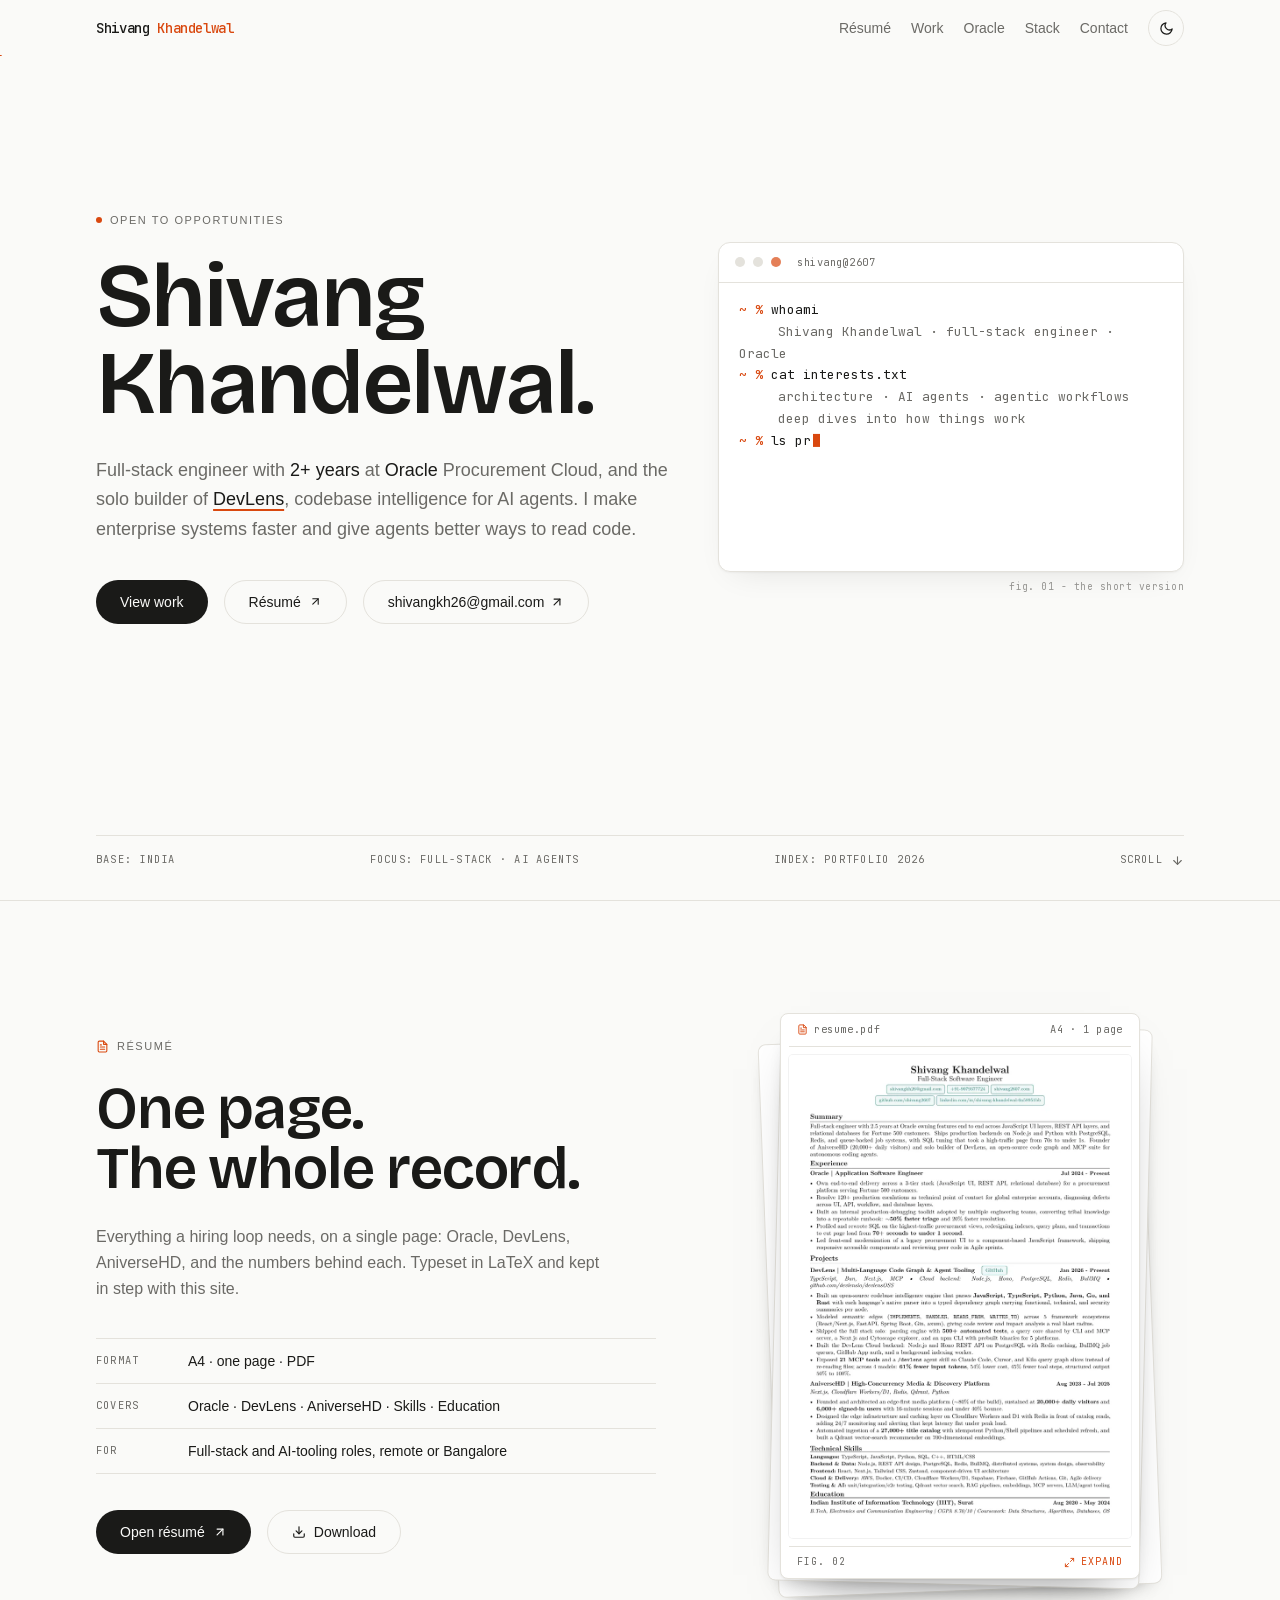
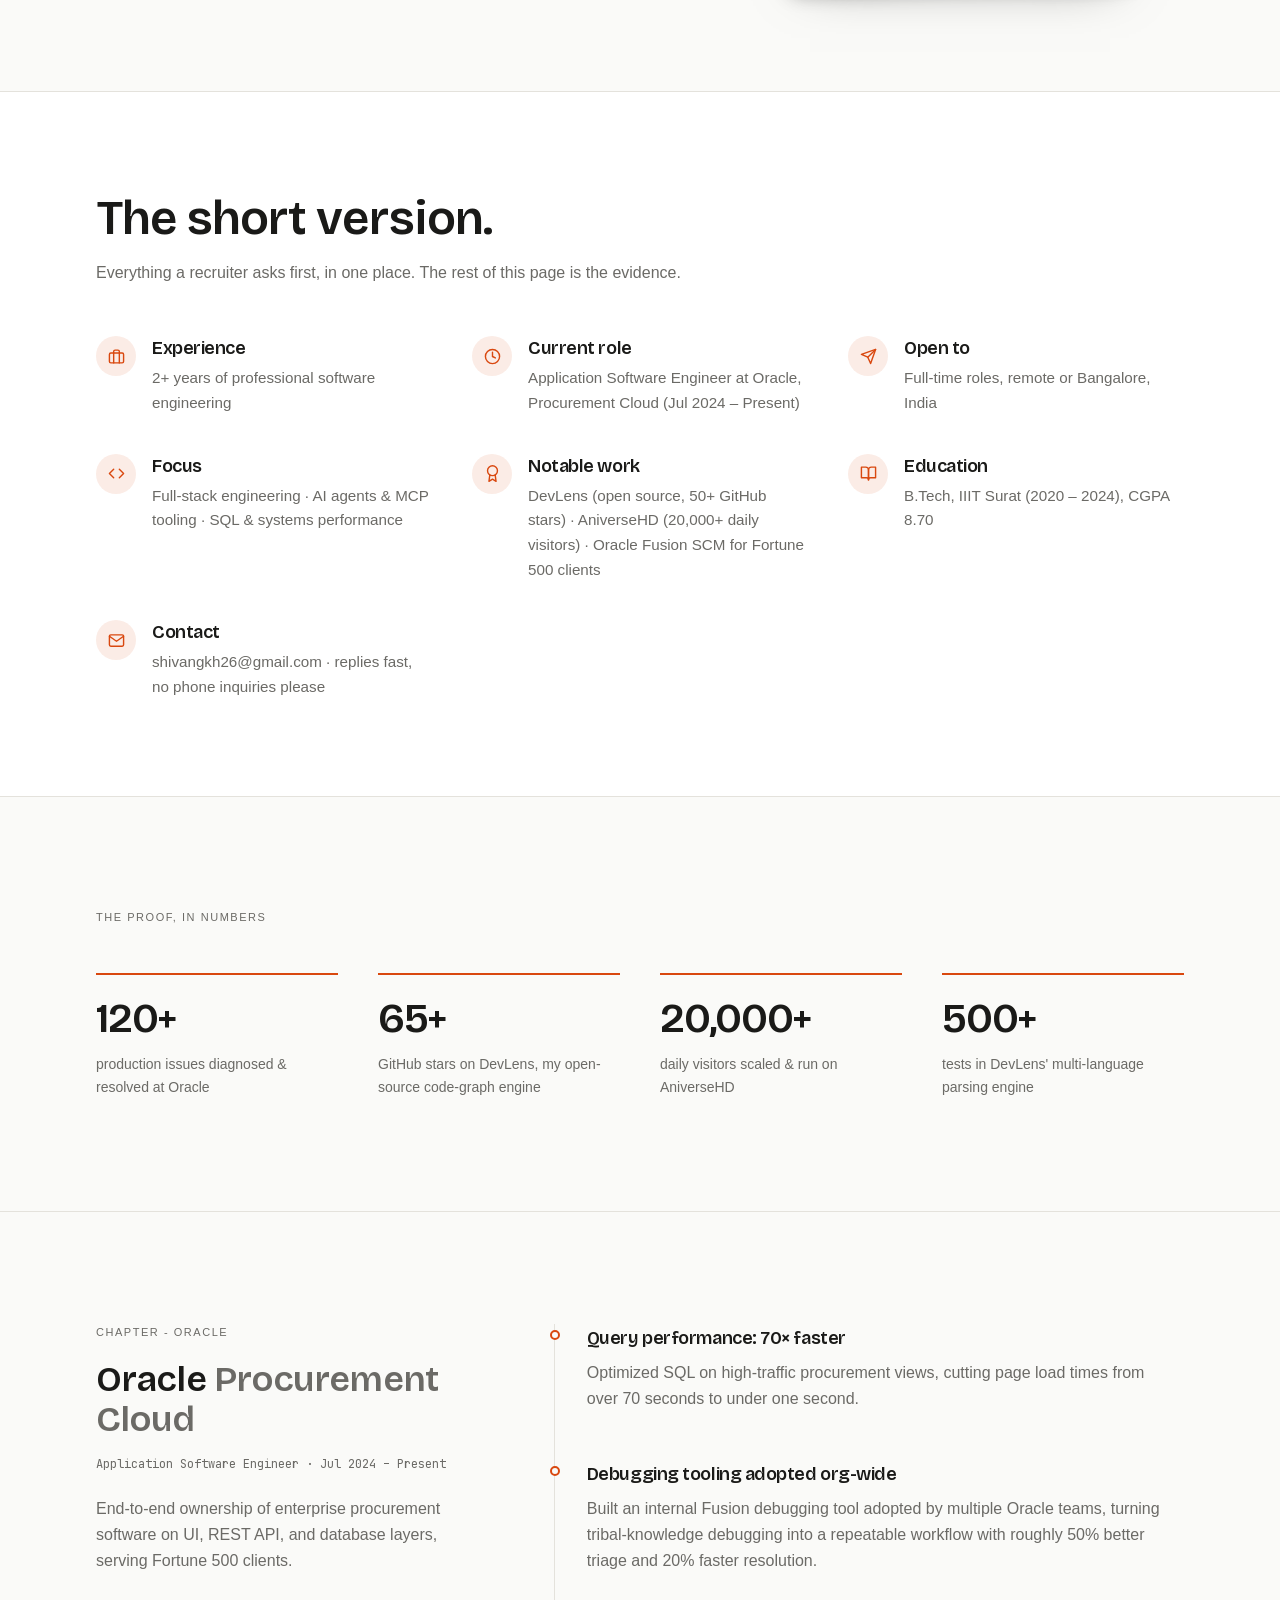
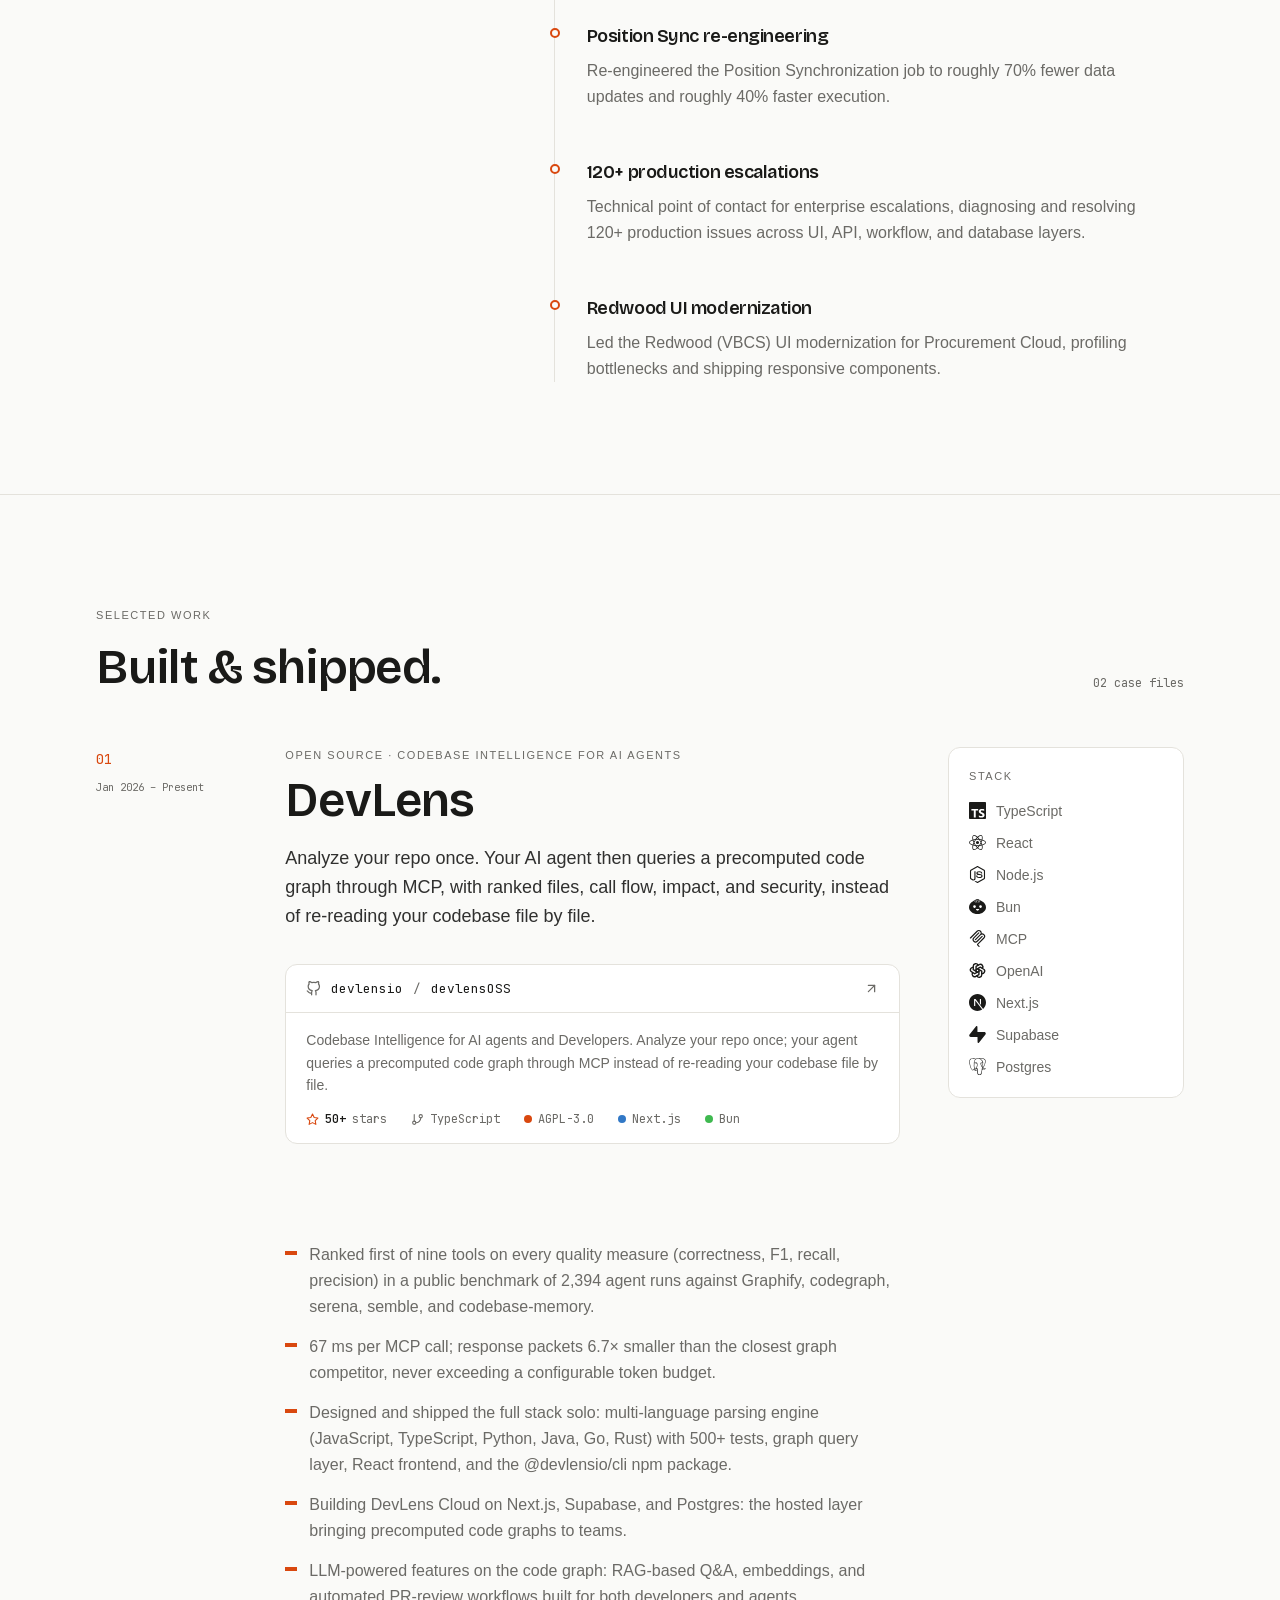
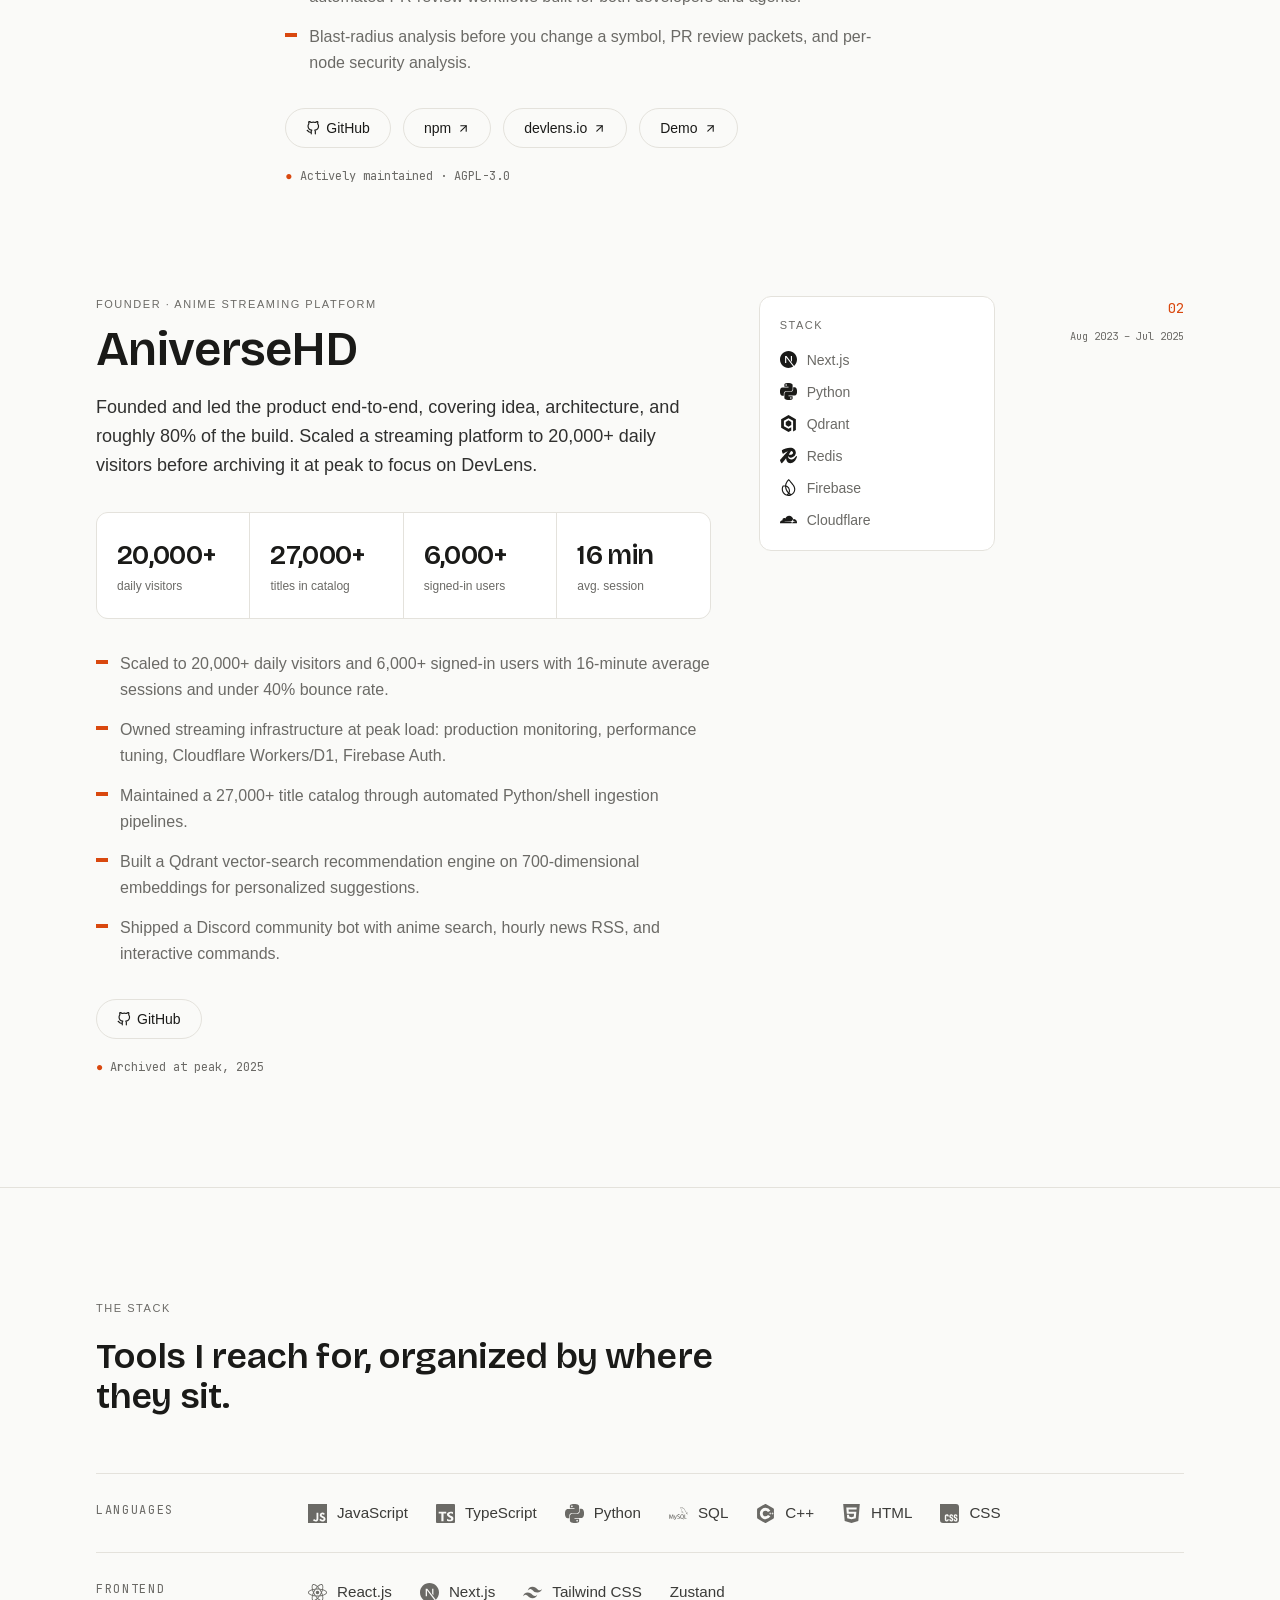
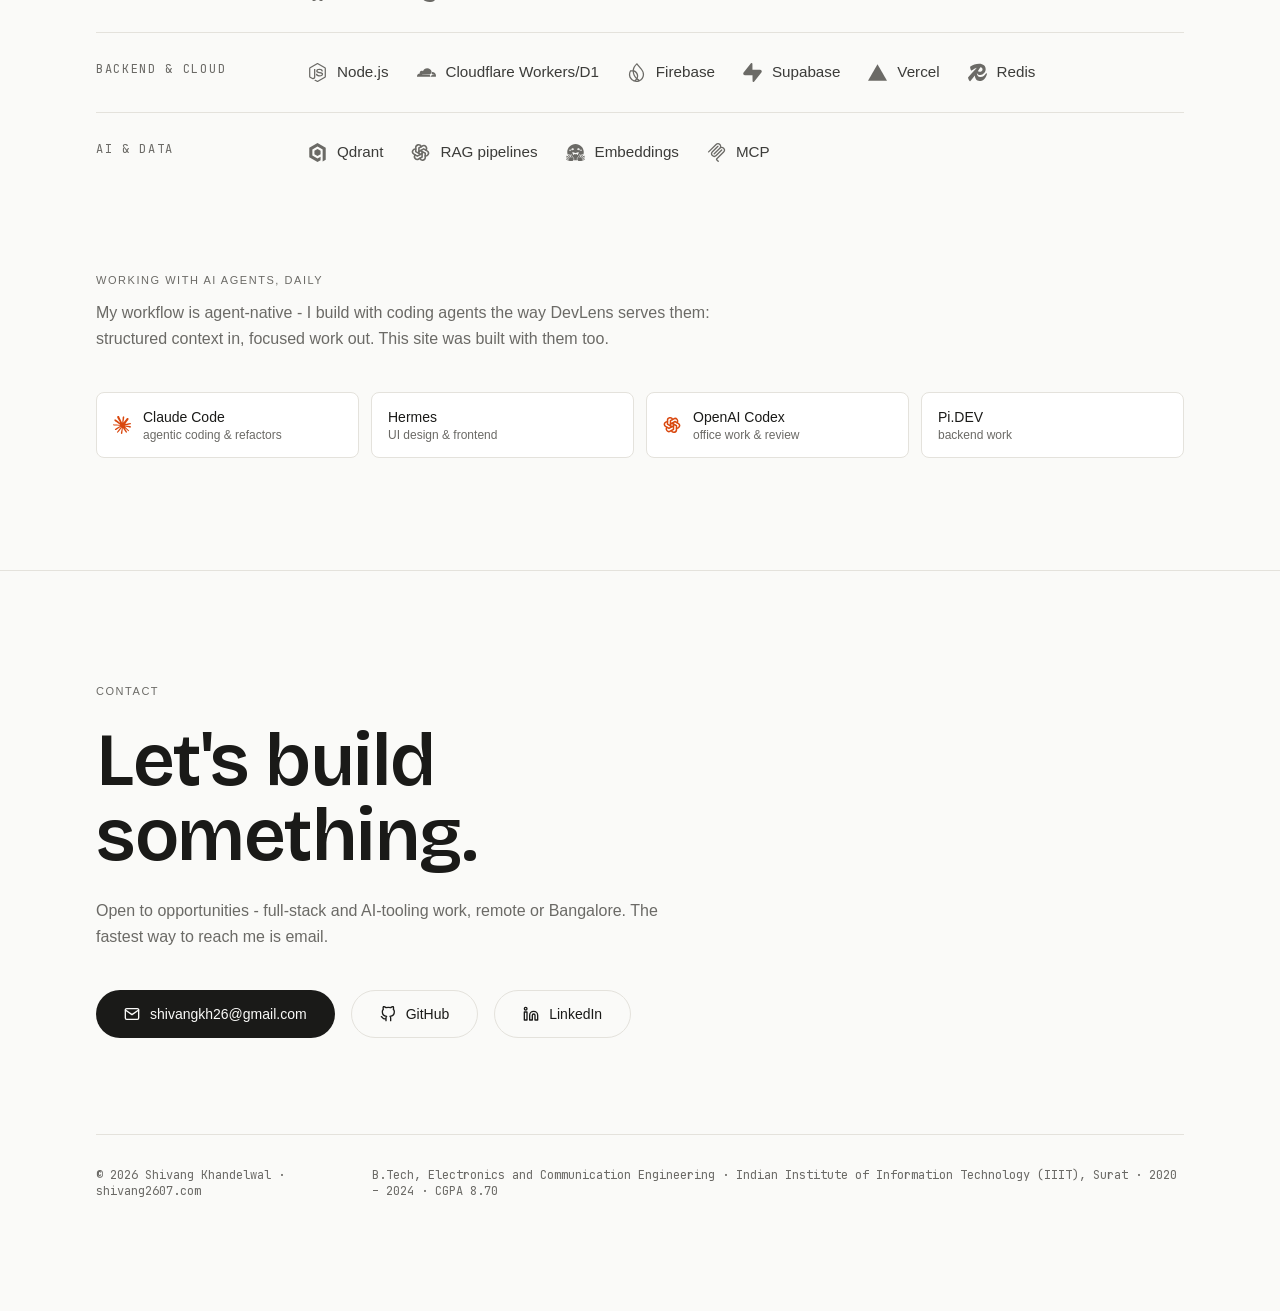
==== commit 2ad4e106: "Deploy 4381576 (2026-11-09T10:53Z)" ====
--- a/index.html
+++ b/index.html
@@ -1 +1 @@
-<!DOCTYPE html><html lang="en" data-theme="light"><head><meta charSet="utf-8"/><meta name="viewport" content="width=device-width, initial-scale=1"/><link rel="preload" href="/_next/static/media/017d9bea37084d9b-s.p.41rroleoq1br7.woff2" as="font" crossorigin="" type="font/woff2"/><link rel="preload" href="/_next/static/media/70bc3e132a0a741e-s.p.3t6q91iet4nsy.woff2" as="font" crossorigin="" type="font/woff2"/><link rel="preload" href="/_next/static/media/75affa71d1e2f6a7-s.p.17-aodiw50953.woff2" as="font" crossorigin="" type="font/woff2"/><link rel="stylesheet" href="/_next/static/chunks/2oezmll8r1l6e.css" data-precedence="next"/><link rel="preload" as="script" fetchPriority="low" href="/_next/static/chunks/310vm2bl3xxpt.js"/><script src="/_next/static/chunks/1f0m_nyksetzr.js" async=""></script><script src="/_next/static/chunks/1rj7ns8rte9vc.js" async=""></script><script src="/_next/static/chunks/3be3wo2rhu_d4.js" async=""></script><script src="/_next/static/chunks/turbopack-0hzkn0ux1ddr5.js" async=""></script><script src="/_next/static/chunks/0h2qsuyze9ds1.js" async=""></script><script src="/_next/static/chunks/0_4j756hu0kxs.js" async=""></script><meta name="theme-color" content="#fafaf8" media="(prefers-color-scheme: light)"/><meta name="theme-color" content="#101010" media="(prefers-color-scheme: dark)"/><title>Shivang Khandelwal - Full-Stack Engineer</title><meta name="description" content="Full-stack engineer with 2+ years of experience at Oracle Procurement Cloud. Solo builder of DevLens, codebase intelligence for AI agents. Open to full-time roles, remote or Bangalore."/><link rel="author" href="https://shivang2607.com"/><meta name="author" content="Shivang Khandelwal"/><meta name="keywords" content="Shivang Khandelwal,full-stack engineer,Oracle,DevLens,AI agents,MCP,React,Next.js,Node.js,portfolio"/><meta name="creator" content="Shivang Khandelwal"/><meta name="robots" content="index, follow"/><meta name="googlebot" content="index, follow, max-image-preview:large"/><link rel="canonical" href="https://shivang2607.com/"/><meta property="og:title" content="Shivang Khandelwal - Full-Stack Engineer"/><meta property="og:description" content="Full-stack engineer with 2+ years of experience at Oracle Procurement Cloud. Solo builder of DevLens, codebase intelligence for AI agents. Open to full-time roles, remote or Bangalore."/><meta property="og:url" content="https://shivang2607.com/"/><meta property="og:site_name" content="Shivang Khandelwal"/><meta property="og:locale" content="en_US"/><meta property="og:type" content="profile"/><meta name="twitter:card" content="summary_large_image"/><meta name="twitter:title" content="Shivang Khandelwal - Full-Stack Engineer"/><meta name="twitter:description" content="Full-stack engineer with 2+ years of experience at Oracle Procurement Cloud. Solo builder of DevLens, codebase intelligence for AI agents. Open to full-time roles, remote or Bangalore."/><link rel="icon" href="/icon.svg?icon.36lumgwgehj-3.svg" sizes="any" type="image/svg+xml"/><meta name="next-size-adjust" content=""/><script>(()=>{try{const t=localStorage.getItem("theme");if(t==="dark"||t==="light")document.documentElement.dataset.theme=t;else document.documentElement.dataset.theme="light";}catch(e){document.documentElement.dataset.theme="light";}})();</script><script type="application/ld+json">{"@context":"https://schema.org","@graph":[{"@type":"Person","@id":"https://shivang2607.com/#person","name":"Shivang Khandelwal","url":"https://shivang2607.com","email":"mailto:shivangkh26@gmail.com","jobTitle":"Full-Stack Engineer","description":"Full-stack engineer with 2+ years of experience at Oracle Procurement Cloud. Solo builder of DevLens, codebase intelligence for AI agents. Open to full-time roles, remote or Bangalore.","worksFor":{"@type":"Organization","name":"Oracle","department":"Procurement Cloud"},"alumniOf":{"@type":"CollegeOrUniversity","name":"Indian Institute of Information Technology (IIIT), Surat"},"address":{"@type":"PostalAddress","addressCountry":"IN"},"knowsAbout":["JavaScript","TypeScript","Python","SQL","C++","HTML","CSS","React.js","Next.js","Tailwind CSS","Zustand","Node.js","Cloudflare Workers/D1","Firebase","Supabase","Vercel","Redis","Qdrant","RAG pipelines","Embeddings","MCP","AI agent tooling"],"sameAs":["https://github.com/shivang2607","https://www.linkedin.com/in/shivang-khandelwal-0a58951bb","https://github.com/devlensio/devlensOSS","https://www.npmjs.com/package/@devlensio/cli"]},{"@type":"WebSite","@id":"https://shivang2607.com/#website","url":"https://shivang2607.com","name":"Shivang Khandelwal","description":"Full-stack engineer with 2+ years of experience at Oracle Procurement Cloud. Solo builder of DevLens, codebase intelligence for AI agents. Open to full-time roles, remote or Bangalore.","publisher":{"@id":"https://shivang2607.com/#person"},"inLanguage":"en"},{"@type":"SoftwareSourceCode","@id":"https://shivang2607.com/#project-devlens","name":"DevLens","description":"Analyze your repo once. Your AI agent then queries a precomputed code graph through MCP, with ranked files, call flow, impact, and security, instead of re-reading your codebase file by file.","url":"https://github.com/devlensio/devlensOSS","author":{"@id":"https://shivang2607.com/#person"},"keywords":"TypeScript, React, Node.js, Bun, MCP, OpenAI, Next.js, Supabase, Postgres","codeRepository":"https://github.com/devlensio/devlensOSS","programmingLanguage":["TypeScript","JavaScript","Python"],"runtimePlatform":"Node.js","license":"https://www.gnu.org/licenses/agpl-3.0"},{"@type":"SoftwareApplication","@id":"https://shivang2607.com/#project-aniversehd","name":"AniverseHD","description":"Founded and led the product end-to-end, covering idea, architecture, and roughly 80% of the build. Scaled a streaming platform to 20,000+ daily visitors before archiving it at peak to focus on DevLens.","url":"https://github.com/shivang2607","author":{"@id":"https://shivang2607.com/#person"},"keywords":"Next.js, Python, Qdrant, Redis, Firebase, Cloudflare","applicationCategory":"MultimediaApplication","operatingSystem":"Web"},{"@type":"ItemList","@id":"https://shivang2607.com/#agents","name":"AI agents and coding tools used by Shivang Khandelwal","itemListElement":[{"@type":"ListItem","position":1,"item":{"@type":"SoftwareApplication","name":"Claude Code","applicationCategory":"DeveloperApplication"}},{"@type":"ListItem","position":2,"item":{"@type":"SoftwareApplication","name":"Hermes","applicationCategory":"DeveloperApplication"}},{"@type":"ListItem","position":3,"item":{"@type":"SoftwareApplication","name":"OpenAI Codex","applicationCategory":"DeveloperApplication"}},{"@type":"ListItem","position":4,"item":{"@type":"SoftwareApplication","name":"Pi.DEV","applicationCategory":"DeveloperApplication"}}]}]}</script><script src="/_next/static/chunks/0cz1d0mv5g_q7.js" noModule=""></script></head><body class="bricolage_grotesque_9d91b8bf-module__4pkBmW__variable archivo_c50fddcf-module__xTJHDW__variable jetbrains_mono_80bdd358-module__UtJNba__variable min-h-screen flex flex-col antialiased"><div hidden=""><!--$--><!--/$--></div><header class="fixed inset-x-0 top-0 z-50 transition-all duration-300 border-b border-transparent"><div class="mx-auto flex h-14 max-w-6xl items-center justify-between px-5 md:px-8"><a href="#top" class="font-mono text-sm font-medium tracking-tight">Shivang<span class="text-accent"> Khandelwal</span></a><nav aria-label="Primary" class="flex items-center gap-5"><a href="#resume" class="relative hidden text-sm text-muted transition-colors after:absolute after:-bottom-1 after:left-0 after:h-px after:w-full after:origin-left after:scale-x-0 after:bg-accent after:transition-transform after:duration-300 after:content-[&#x27;&#x27;] hover:text-ink hover:after:scale-x-100 sm:inline">Résumé</a><a href="#work" class="relative hidden text-sm text-muted transition-colors after:absolute after:-bottom-1 after:left-0 after:h-px after:w-full after:origin-left after:scale-x-0 after:bg-accent after:transition-transform after:duration-300 after:content-[&#x27;&#x27;] hover:text-ink hover:after:scale-x-100 sm:inline">Work</a><a href="#oracle" class="relative hidden text-sm text-muted transition-colors after:absolute after:-bottom-1 after:left-0 after:h-px after:w-full after:origin-left after:scale-x-0 after:bg-accent after:transition-transform after:duration-300 after:content-[&#x27;&#x27;] hover:text-ink hover:after:scale-x-100 sm:inline">Oracle</a><a href="#stack" class="relative hidden text-sm text-muted transition-colors after:absolute after:-bottom-1 after:left-0 after:h-px after:w-full after:origin-left after:scale-x-0 after:bg-accent after:transition-transform after:duration-300 after:content-[&#x27;&#x27;] hover:text-ink hover:after:scale-x-100 sm:inline">Stack</a><a href="#contact" class="relative hidden text-sm text-muted transition-colors after:absolute after:-bottom-1 after:left-0 after:h-px after:w-full after:origin-left after:scale-x-0 after:bg-accent after:transition-transform after:duration-300 after:content-[&#x27;&#x27;] hover:text-ink hover:after:scale-x-100 sm:inline">Contact</a><button type="button" aria-label="Switch to dark theme" title="Switch to dark theme" class="inline-flex h-9 w-9 items-center justify-center rounded-full border border-line text-ink transition-colors hover:border-accent hover:text-accent"><svg stroke="currentColor" fill="none" stroke-width="2" viewBox="0 0 24 24" stroke-linecap="round" stroke-linejoin="round" height="15" width="15" xmlns="http://www.w3.org/2000/svg"><path d="M21 12.79A9 9 0 1 1 11.21 3 7 7 0 0 0 21 12.79z"></path></svg></button></nav></div><div aria-hidden="true" class="absolute inset-x-0 bottom-0 h-px origin-left bg-accent" style="transform:scaleX(0)"></div></header><main id="top" class="flex-1"><section id="hero" aria-label="Introduction" class="relative mx-auto flex min-h-svh w-full max-w-6xl flex-col justify-center px-5 pt-4 pb-20 md:px-8"><div class="grid items-center gap-10 md:grid-cols-[1.25fr_1fr]"><div><p class="kicker mb-6 flex items-center gap-2"><span class="inline-block h-1.5 w-1.5 animate-pulse rounded-full bg-accent"></span>Open to opportunities</p><h1 class="font-display text-[clamp(2.9rem,8.5vw,5.6rem)] leading-[0.98] font-semibold tracking-[-0.03em]"><span><span class="block overflow-hidden"><span class="block text-ink" style="transform:translateY(110%)">Shivang</span></span><span class="block overflow-hidden"><span class="block text-ink" style="transform:translateY(110%)">Khandelwal.</span></span></span></h1><p class="mt-7 max-w-xl text-lg leading-relaxed text-muted">Full-stack engineer with<!-- --> <strong class="font-medium text-ink">2+ years</strong> at<!-- --> <strong class="font-medium text-ink">Oracle</strong> <!-- -->Procurement Cloud, and the solo builder of<!-- --> <a href="#project-devlens" class="font-medium text-ink underline decoration-accent decoration-2 underline-offset-4 hover:text-accent">DevLens</a>, codebase intelligence for AI agents. I make enterprise systems faster and give agents better ways to read code.</p><div class="mt-9 flex flex-wrap items-center gap-4"><div style="opacity:0;transform:translateY(24px)"><a href="#work" class="inline-flex h-11 items-center gap-2 rounded-full bg-ink px-6 text-sm font-medium text-background transition-transform duration-200 hover:-translate-y-0.5">View work</a></div><div style="opacity:0;transform:translateY(24px)"><a href="/resume.pdf" target="_blank" rel="noopener noreferrer" class="group inline-flex h-11 items-center gap-2 rounded-full border border-line px-6 text-sm font-medium text-ink transition-colors hover:border-accent hover:text-accent">Résumé<svg stroke="currentColor" fill="none" stroke-width="2" viewBox="0 0 24 24" stroke-linecap="round" stroke-linejoin="round" class="transition-transform duration-200 group-hover:-translate-y-0.5 group-hover:translate-x-0.5" height="13" width="13" xmlns="http://www.w3.org/2000/svg"><line x1="7" y1="17" x2="17" y2="7"></line><polyline points="7 7 17 7 17 17"></polyline></svg></a></div><div style="opacity:0;transform:translateY(24px)"><a href="mailto:shivangkh26@gmail.com" class="inline-flex h-11 items-center gap-1.5 rounded-full border border-line px-6 text-sm font-medium text-ink transition-colors hover:border-accent hover:text-accent">shivangkh26@gmail.com<!-- --> <svg stroke="currentColor" fill="none" stroke-width="2" viewBox="0 0 24 24" stroke-linecap="round" stroke-linejoin="round" height="14" width="14" xmlns="http://www.w3.org/2000/svg"><line x1="7" y1="17" x2="17" y2="7"></line><polyline points="7 7 17 7 17 17"></polyline></svg></a></div></div></div><div class="hidden md:block" aria-hidden="true"><div aria-hidden="true" class="relative"><span class="sr-only">Terminal session: who Shivang is, what he focuses on, the projects he built, and the stack he works in.</span><div class="overflow-hidden rounded-xl border border-line bg-surface shadow-[0_1px_2px_rgba(0,0,0,0.04),0_12px_32px_-16px_rgba(0,0,0,0.12)]"><div class="flex items-center gap-2 border-b border-line px-4 py-3"><span class="h-2.5 w-2.5 rounded-full bg-line"></span><span class="h-2.5 w-2.5 rounded-full bg-line"></span><span class="h-2.5 w-2.5 rounded-full bg-accent/70"></span><span class="ml-2 font-mono text-[0.65rem] tracking-wider text-muted">shivang@2607</span></div><div class="h-[288px] overflow-hidden px-5 py-4 font-mono text-[0.78rem] leading-[1.7] sm:text-[0.8rem]"><p class="break-all text-ink"><span class="mr-2 text-accent">~ %</span><span class="ml-0.5 inline-block h-[1em] w-[0.55em] translate-y-[0.15em] animate-pulse bg-accent"></span></p></div></div><p class="mt-2 text-right font-mono text-[0.6rem] tracking-wider text-muted opacity-70">fig. 01 - the short version</p></div></div></div><div class="absolute inset-x-5 bottom-8 md:inset-x-8"><div class="flex items-end justify-between gap-6 border-t border-line pt-4 font-mono text-[0.65rem] uppercase tracking-[0.12em] text-muted"><span>Base: India</span><span class="hidden sm:inline">Focus: Full-stack · AI agents</span><span class="hidden md:inline">Index: Portfolio 2026</span><a href="#snapshot" aria-label="Scroll to the story" class="group flex items-center gap-2 transition-colors hover:text-accent">Scroll<span class="block transition-transform duration-300 ease-out group-hover:translate-y-1"><svg stroke="currentColor" fill="none" stroke-width="2" viewBox="0 0 24 24" stroke-linecap="round" stroke-linejoin="round" height="13" width="13" xmlns="http://www.w3.org/2000/svg"><line x1="12" y1="5" x2="12" y2="19"></line><polyline points="19 12 12 19 5 12"></polyline></svg></span></a></div></div></section><section id="resume" aria-label="Résumé" class="rule w-full scroll-mt-20 border-line"><div class="mx-auto grid max-w-6xl items-center gap-14 px-5 py-20 md:px-8 md:py-28 lg:grid-cols-[1fr_0.8fr] lg:gap-20"><div><div style="opacity:0;transform:translateY(12px)"><p class="kicker mb-6 flex items-center gap-2"><svg stroke="currentColor" fill="none" stroke-width="2" viewBox="0 0 24 24" stroke-linecap="round" stroke-linejoin="round" class="text-accent" height="13" width="13" xmlns="http://www.w3.org/2000/svg"><path d="M14 2H6a2 2 0 0 0-2 2v16a2 2 0 0 0 2 2h12a2 2 0 0 0 2-2V8z"></path><polyline points="14 2 14 8 20 8"></polyline><line x1="16" y1="13" x2="8" y2="13"></line><line x1="16" y1="17" x2="8" y2="17"></line><polyline points="10 9 9 9 8 9"></polyline></svg>Résumé</p></div><h2 class="font-display text-[clamp(2.1rem,5.6vw,3.7rem)] font-semibold leading-[1.02] tracking-[-0.02em]"><span><span class="block overflow-hidden"><span class="block " style="transform:translateY(110%)">One page.</span></span><span class="block overflow-hidden"><span class="block " style="transform:translateY(110%)">The whole record.</span></span></span></h2><div style="opacity:0;transform:translateY(28px)"><p class="mt-6 max-w-lg leading-relaxed text-muted">Everything a hiring loop needs, on a single page: Oracle, DevLens, AniverseHD, and the numbers behind each. Typeset in LaTeX and kept in step with this site.</p></div><dl class="mt-9 border-t border-line"><div style="opacity:0;transform:translateY(10px)"><div class="flex gap-5 border-b border-line py-3"><dt class="w-[4.5rem] shrink-0 pt-0.5 font-mono text-[0.65rem] uppercase tracking-[0.12em] text-muted">Format</dt><dd class="text-sm text-ink">A4 · one page · PDF</dd></div></div><div style="opacity:0;transform:translateY(10px)"><div class="flex gap-5 border-b border-line py-3"><dt class="w-[4.5rem] shrink-0 pt-0.5 font-mono text-[0.65rem] uppercase tracking-[0.12em] text-muted">Covers</dt><dd class="text-sm text-ink">Oracle · DevLens · AniverseHD · Skills · Education</dd></div></div><div style="opacity:0;transform:translateY(10px)"><div class="flex gap-5 border-b border-line py-3"><dt class="w-[4.5rem] shrink-0 pt-0.5 font-mono text-[0.65rem] uppercase tracking-[0.12em] text-muted">For</dt><dd class="text-sm text-ink">Full-stack and AI-tooling roles, remote or Bangalore</dd></div></div></dl><div style="opacity:0;transform:translateY(14px)"><div class="mt-9 flex flex-wrap items-center gap-4"><a href="/resume.pdf" target="_blank" rel="noopener noreferrer" class="group inline-flex h-11 items-center gap-2 rounded-full bg-ink px-6 text-sm font-medium text-background transition-transform duration-200 hover:-translate-y-0.5">Open résumé<svg stroke="currentColor" fill="none" stroke-width="2" viewBox="0 0 24 24" stroke-linecap="round" stroke-linejoin="round" class="transition-transform duration-200 group-hover:-translate-y-0.5 group-hover:translate-x-0.5" height="14" width="14" xmlns="http://www.w3.org/2000/svg"><line x1="7" y1="17" x2="17" y2="7"></line><polyline points="7 7 17 7 17 17"></polyline></svg></a><a href="/resume.pdf" download="" class="inline-flex h-11 items-center gap-2 rounded-full border border-line px-6 text-sm font-medium transition-colors hover:border-accent hover:text-accent"><svg stroke="currentColor" fill="none" stroke-width="2" viewBox="0 0 24 24" stroke-linecap="round" stroke-linejoin="round" height="14" width="14" xmlns="http://www.w3.org/2000/svg"><path d="M21 15v4a2 2 0 0 1-2 2H5a2 2 0 0 1-2-2v-4"></path><polyline points="7 10 12 15 17 10"></polyline><line x1="12" y1="15" x2="12" y2="3"></line></svg> Download</a></div></div></div><div class="resume-stack group/sheet relative mx-auto w-full max-w-[360px] [perspective:1500px]"><span aria-hidden="true" class="absolute inset-x-2 top-6 -bottom-3 -rotate-[2.2deg] rounded-lg border border-line bg-surface shadow-[0_8px_20px_-14px_rgba(0,0,0,0.45)] transition-transform duration-500 ease-out group-hover/sheet:-translate-y-0.5 group-hover/sheet:-rotate-[3.8deg] md:-inset-x-3"></span><span aria-hidden="true" class="absolute inset-x-1 top-3 -bottom-1.5 rotate-[1.4deg] rounded-lg border border-line bg-surface shadow-[0_10px_22px_-16px_rgba(0,0,0,0.45)] transition-transform duration-500 ease-out group-hover/sheet:-translate-y-0.5 group-hover/sheet:rotate-[2.8deg] md:-inset-x-1.5"></span><button type="button" aria-label="Open the full résumé preview" class="relative block w-full cursor-pointer overflow-hidden rounded-lg border border-line bg-surface p-2 text-left shadow-[0_1px_2px_rgba(0,0,0,0.05),0_26px_52px_-30px_rgba(0,0,0,0.5)] transition-colors duration-300 hover:border-accent/60" style="transform-style:preserve-3d;opacity:0;transform:translateY(52px)"><span class="flex items-center justify-between border-b border-line px-2 pb-2 font-mono text-[0.65rem] tracking-[0.06em] text-muted"><span class="flex items-center gap-1.5"><svg stroke="currentColor" fill="none" stroke-width="2" viewBox="0 0 24 24" stroke-linecap="round" stroke-linejoin="round" class="text-accent" height="11" width="11" xmlns="http://www.w3.org/2000/svg"><path d="M14 2H6a2 2 0 0 0-2 2v16a2 2 0 0 0 2 2h12a2 2 0 0 0 2-2V8z"></path><polyline points="14 2 14 8 20 8"></polyline><line x1="16" y1="13" x2="8" y2="13"></line><line x1="16" y1="17" x2="8" y2="17"></line><polyline points="10 9 9 9 8 9"></polyline></svg> resume.pdf</span><span>A4 · 1 page</span></span><span class="relative mt-2 block overflow-hidden rounded-[4px] bg-white ring-1 ring-black/5"><img src="/resume-page-sm.webp" srcSet="/resume-page-sm.webp 780w, /resume-page.webp 1600w" sizes="(min-width: 768px) 340px, 82vw" width="780" height="1103" loading="lazy" decoding="async" alt="First page of Shivang Khandelwal&#x27;s résumé: summary, Oracle experience, DevLens and AniverseHD projects, technical skills, and education." class="resume-page block w-full"/><span aria-hidden="true" class="pointer-events-none absolute inset-0 opacity-0 transition-opacity duration-300 group-hover/sheet:opacity-100" style="background-image:radial-gradient(circle 320px at 50% 50%, color-mix(in srgb, var(--accent) 34%, transparent), transparent 78%)"></span><span aria-hidden="true" class="pointer-events-none absolute inset-y-0 w-1/3 -skew-x-12 bg-gradient-to-r from-transparent via-white/50 to-transparent" style="transform:translateX(-140%)"></span></span><span class="mt-2 flex items-center justify-between border-t border-line px-2 pt-2 font-mono text-[0.62rem] uppercase tracking-[0.1em]"><span class="text-muted">fig. 02</span><span class="flex items-center gap-1.5 text-accent"><svg stroke="currentColor" fill="none" stroke-width="2" viewBox="0 0 24 24" stroke-linecap="round" stroke-linejoin="round" height="11" width="11" xmlns="http://www.w3.org/2000/svg"><polyline points="15 3 21 3 21 9"></polyline><polyline points="9 21 3 21 3 15"></polyline><line x1="21" y1="3" x2="14" y2="10"></line><line x1="3" y1="21" x2="10" y2="14"></line></svg>Expand</span></span></button></div></div></section><section id="snapshot" aria-label="Recruiter snapshot: key facts" class="rule w-full border-line bg-surface"><div class="mx-auto max-w-6xl px-5 py-16 md:px-8 md:py-24"><h2 class="font-display text-[clamp(1.9rem,4vw,3rem)] font-semibold leading-tight tracking-[-0.02em] text-ink">The short version.</h2><p class="mt-3 max-w-2xl text-base leading-relaxed text-muted">Everything a recruiter asks first, in one place. The rest of this page is the evidence.</p><div class="mt-12 grid grid-cols-1 gap-x-10 gap-y-9 sm:grid-cols-2 lg:grid-cols-3"><div style="opacity:0;transform:translateY(24px)"><div class="flex h-full gap-4"><span class="mt-0.5 flex h-10 w-10 shrink-0 items-center justify-center rounded-full bg-accent/10 text-accent"><svg stroke="currentColor" fill="none" stroke-width="2" viewBox="0 0 24 24" stroke-linecap="round" stroke-linejoin="round" height="17" width="17" xmlns="http://www.w3.org/2000/svg"><rect x="2" y="7" width="20" height="14" rx="2" ry="2"></rect><path d="M16 21V5a2 2 0 0 0-2-2h-4a2 2 0 0 0-2 2v16"></path></svg></span><div><dt class="font-display text-lg font-semibold tracking-tight text-ink">Experience</dt><dd class="mt-1 text-[0.95rem] leading-relaxed text-muted">2+ years of professional software engineering</dd></div></div></div><div style="opacity:0;transform:translateY(24px)"><div class="flex h-full gap-4"><span class="mt-0.5 flex h-10 w-10 shrink-0 items-center justify-center rounded-full bg-accent/10 text-accent"><svg stroke="currentColor" fill="none" stroke-width="2" viewBox="0 0 24 24" stroke-linecap="round" stroke-linejoin="round" height="17" width="17" xmlns="http://www.w3.org/2000/svg"><circle cx="12" cy="12" r="10"></circle><polyline points="12 6 12 12 16 14"></polyline></svg></span><div><dt class="font-display text-lg font-semibold tracking-tight text-ink">Current role</dt><dd class="mt-1 text-[0.95rem] leading-relaxed text-muted">Application Software Engineer at Oracle, Procurement Cloud (Jul 2024 – Present)</dd></div></div></div><div style="opacity:0;transform:translateY(24px)"><div class="flex h-full gap-4"><span class="mt-0.5 flex h-10 w-10 shrink-0 items-center justify-center rounded-full bg-accent/10 text-accent"><svg stroke="currentColor" fill="none" stroke-width="2" viewBox="0 0 24 24" stroke-linecap="round" stroke-linejoin="round" height="17" width="17" xmlns="http://www.w3.org/2000/svg"><line x1="22" y1="2" x2="11" y2="13"></line><polygon points="22 2 15 22 11 13 2 9 22 2"></polygon></svg></span><div><dt class="font-display text-lg font-semibold tracking-tight text-ink">Open to</dt><dd class="mt-1 text-[0.95rem] leading-relaxed text-muted">Full-time roles, remote or Bangalore, India</dd></div></div></div><div style="opacity:0;transform:translateY(24px)"><div class="flex h-full gap-4"><span class="mt-0.5 flex h-10 w-10 shrink-0 items-center justify-center rounded-full bg-accent/10 text-accent"><svg stroke="currentColor" fill="none" stroke-width="2" viewBox="0 0 24 24" stroke-linecap="round" stroke-linejoin="round" height="17" width="17" xmlns="http://www.w3.org/2000/svg"><polyline points="16 18 22 12 16 6"></polyline><polyline points="8 6 2 12 8 18"></polyline></svg></span><div><dt class="font-display text-lg font-semibold tracking-tight text-ink">Focus</dt><dd class="mt-1 text-[0.95rem] leading-relaxed text-muted">Full-stack engineering · AI agents &amp; MCP tooling · SQL &amp; systems performance</dd></div></div></div><div style="opacity:0;transform:translateY(24px)"><div class="flex h-full gap-4"><span class="mt-0.5 flex h-10 w-10 shrink-0 items-center justify-center rounded-full bg-accent/10 text-accent"><svg stroke="currentColor" fill="none" stroke-width="2" viewBox="0 0 24 24" stroke-linecap="round" stroke-linejoin="round" height="17" width="17" xmlns="http://www.w3.org/2000/svg"><circle cx="12" cy="8" r="7"></circle><polyline points="8.21 13.89 7 23 12 20 17 23 15.79 13.88"></polyline></svg></span><div><dt class="font-display text-lg font-semibold tracking-tight text-ink">Notable work</dt><dd class="mt-1 text-[0.95rem] leading-relaxed text-muted">DevLens (open source, 50+ GitHub stars) · AniverseHD (20,000+ daily visitors) · Oracle Fusion SCM for Fortune 500 clients</dd></div></div></div><div style="opacity:0;transform:translateY(24px)"><div class="flex h-full gap-4"><span class="mt-0.5 flex h-10 w-10 shrink-0 items-center justify-center rounded-full bg-accent/10 text-accent"><svg stroke="currentColor" fill="none" stroke-width="2" viewBox="0 0 24 24" stroke-linecap="round" stroke-linejoin="round" height="17" width="17" xmlns="http://www.w3.org/2000/svg"><path d="M2 3h6a4 4 0 0 1 4 4v14a3 3 0 0 0-3-3H2z"></path><path d="M22 3h-6a4 4 0 0 0-4 4v14a3 3 0 0 1 3-3h7z"></path></svg></span><div><dt class="font-display text-lg font-semibold tracking-tight text-ink">Education</dt><dd class="mt-1 text-[0.95rem] leading-relaxed text-muted">B.Tech, IIIT Surat (2020 – 2024), CGPA 8.70</dd></div></div></div><div style="opacity:0;transform:translateY(24px)"><div class="flex h-full gap-4"><span class="mt-0.5 flex h-10 w-10 shrink-0 items-center justify-center rounded-full bg-accent/10 text-accent"><svg stroke="currentColor" fill="none" stroke-width="2" viewBox="0 0 24 24" stroke-linecap="round" stroke-linejoin="round" height="17" width="17" xmlns="http://www.w3.org/2000/svg"><path d="M4 4h16c1.1 0 2 .9 2 2v12c0 1.1-.9 2-2 2H4c-1.1 0-2-.9-2-2V6c0-1.1.9-2 2-2z"></path><polyline points="22,6 12,13 2,6"></polyline></svg></span><div><dt class="font-display text-lg font-semibold tracking-tight text-ink">Contact</dt><dd class="mt-1 text-[0.95rem] leading-relaxed text-muted">shivangkh26@gmail.com · replies fast, no phone inquiries please</dd></div></div></div></div></div></section><section id="proof" aria-label="Results in numbers" class="rule w-full border-line"><div class="mx-auto max-w-6xl px-5 py-20 md:px-8 md:py-28"><p class="kicker mb-12">The proof, in numbers</p><div class="grid grid-cols-1 gap-x-10 gap-y-12 sm:grid-cols-2 lg:grid-cols-4"><div style="opacity:0;transform:translateY(24px)"><div class="border-t-2 border-accent pt-5"><span class="block font-display text-4xl font-semibold tracking-tight text-ink md:text-[2.6rem]">120<!-- -->+</span><p class="mt-3 text-sm leading-relaxed text-muted">production issues diagnosed &amp; resolved at Oracle</p></div></div><div style="opacity:0;transform:translateY(24px)"><div class="border-t-2 border-accent pt-5"><span class="block font-display text-4xl font-semibold tracking-tight text-ink md:text-[2.6rem]">60<!-- -->+</span><p class="mt-3 text-sm leading-relaxed text-muted">GitHub stars on DevLens, my open-source code-graph engine</p></div></div><div style="opacity:0;transform:translateY(24px)"><div class="border-t-2 border-accent pt-5"><span class="block font-display text-4xl font-semibold tracking-tight text-ink md:text-[2.6rem]">20,000<!-- -->+</span><p class="mt-3 text-sm leading-relaxed text-muted">daily visitors scaled &amp; run on AniverseHD</p></div></div><div style="opacity:0;transform:translateY(24px)"><div class="border-t-2 border-accent pt-5"><span class="block font-display text-4xl font-semibold tracking-tight text-ink md:text-[2.6rem]">500<!-- -->+</span><p class="mt-3 text-sm leading-relaxed text-muted">tests in DevLens&#x27; multi-language parsing engine</p></div></div></div></div></section><section id="oracle" aria-label="Experience" class="rule w-full border-line"><div class="mx-auto max-w-6xl px-5 py-20 md:px-8 md:py-28"><div class="grid gap-12 md:grid-cols-[1fr_1.6fr] md:gap-16"><div class="md:sticky md:top-28 md:self-start"><p class="kicker mb-5">Chapter - Oracle</p><h2 class="font-display text-3xl font-semibold tracking-tight md:text-4xl">Oracle<!-- --> <span class="text-muted">Procurement Cloud</span></h2><p class="mt-4 font-mono text-xs text-muted">Application Software Engineer<!-- --> · <!-- -->Jul 2024 – Present</p><p class="mt-6 max-w-sm leading-relaxed text-muted">End-to-end ownership of enterprise procurement software on UI, REST API, and database layers, serving Fortune 500 clients.</p></div><ol class="relative ml-2 border-l border-line pl-8 md:ml-0"><li class="relative pb-12 last:pb-0" style="opacity:0;transform:translateY(28px)"><span aria-hidden="true" class="absolute -left-[37px] top-1.5 h-2.5 w-2.5 rounded-full border-2 border-accent bg-background"></span><h3 class="font-display text-lg font-semibold tracking-tight text-ink">Query performance: 70× faster</h3><p class="mt-2 max-w-xl leading-relaxed text-muted">Optimized SQL on high-traffic procurement views, cutting page load times from over 70 seconds to under one second.</p></li><li class="relative pb-12 last:pb-0" style="opacity:0;transform:translateY(28px)"><span aria-hidden="true" class="absolute -left-[37px] top-1.5 h-2.5 w-2.5 rounded-full border-2 border-accent bg-background"></span><h3 class="font-display text-lg font-semibold tracking-tight text-ink">Debugging tooling adopted org-wide</h3><p class="mt-2 max-w-xl leading-relaxed text-muted">Built an internal Fusion debugging tool adopted by multiple Oracle teams, turning tribal-knowledge debugging into a repeatable workflow with roughly 50% better triage and 20% faster resolution.</p></li><li class="relative pb-12 last:pb-0" style="opacity:0;transform:translateY(28px)"><span aria-hidden="true" class="absolute -left-[37px] top-1.5 h-2.5 w-2.5 rounded-full border-2 border-accent bg-background"></span><h3 class="font-display text-lg font-semibold tracking-tight text-ink">Position Sync re-engineering</h3><p class="mt-2 max-w-xl leading-relaxed text-muted">Re-engineered the Position Synchronization job to roughly 70% fewer data updates and roughly 40% faster execution.</p></li><li class="relative pb-12 last:pb-0" style="opacity:0;transform:translateY(28px)"><span aria-hidden="true" class="absolute -left-[37px] top-1.5 h-2.5 w-2.5 rounded-full border-2 border-accent bg-background"></span><h3 class="font-display text-lg font-semibold tracking-tight text-ink">120+ production escalations</h3><p class="mt-2 max-w-xl leading-relaxed text-muted">Technical point of contact for enterprise escalations, diagnosing and resolving 120+ production issues across UI, API, workflow, and database layers.</p></li><li class="relative pb-12 last:pb-0" style="opacity:0;transform:translateY(28px)"><span aria-hidden="true" class="absolute -left-[37px] top-1.5 h-2.5 w-2.5 rounded-full border-2 border-accent bg-background"></span><h3 class="font-display text-lg font-semibold tracking-tight text-ink">Redwood UI modernization</h3><p class="mt-2 max-w-xl leading-relaxed text-muted">Led the Redwood (VBCS) UI modernization for Procurement Cloud, profiling bottlenecks and shipping responsive components.</p></li></ol></div></div></section><section id="work" aria-label="Projects" class="rule w-full border-line"><div class="mx-auto max-w-6xl px-5 py-20 md:px-8 md:py-28"><div class="mb-14 flex items-end justify-between"><div><p class="kicker mb-5">Selected work</p><h2 class="font-display text-3xl font-semibold tracking-tight md:text-5xl"><span><span class="block overflow-hidden"><span class="block " style="transform:translateY(110%)">Built &amp; shipped.</span></span></span></h2></div><span class="hidden font-mono text-xs text-muted md:block">02<!-- --> case files</span></div><div class="flex flex-col gap-20 md:gap-28"><article id="project-devlens" aria-label="DevLens - case study" class="grid gap-8 md:grid-cols-12 md:gap-12"><div class="md:col-span-2 " style="opacity:0;transform:translateY(16px)"><span class="font-mono text-sm text-accent">01</span><p class="mt-2 font-mono text-[0.65rem] leading-relaxed text-muted">Jan 2026 – Present</p></div><div class="md:col-span-7"><div style="opacity:0;transform:translateY(20px)"><p class="kicker mb-3">Open source · Codebase intelligence for AI agents</p><h3 class="font-display text-4xl font-semibold tracking-tight md:text-5xl">DevLens</h3><p class="mt-5 text-lg leading-relaxed text-ink/90">Analyze your repo once. Your AI agent then queries a precomputed code graph through MCP, with ranked files, call flow, impact, and security, instead of re-reading your codebase file by file.</p></div><div style="opacity:0;transform:translateY(22px)"><div class="mt-8"><a href="https://github.com/devlensio/devlensOSS" target="_blank" rel="noopener noreferrer" aria-label="Open DevLens on GitHub (opens in a new tab)" class="group block rounded-xl border border-line bg-surface transition-colors duration-200 hover:border-accent"><div class="flex items-center justify-between border-b border-line px-5 py-3.5"><span class="flex items-center gap-2.5 font-mono text-[0.8rem] text-ink"><svg stroke="currentColor" fill="none" stroke-width="2" viewBox="0 0 24 24" stroke-linecap="round" stroke-linejoin="round" class="text-muted transition-colors group-hover:text-accent" height="15" width="15" xmlns="http://www.w3.org/2000/svg"><path d="M9 19c-5 1.5-5-2.5-7-3m14 6v-3.87a3.37 3.37 0 0 0-.94-2.61c3.14-.35 6.44-1.54 6.44-7A5.44 5.44 0 0 0 20 4.77 5.07 5.07 0 0 0 19.91 1S18.73.65 16 2.48a13.38 13.38 0 0 0-7 0C6.27.65 5.09 1 5.09 1A5.07 5.07 0 0 0 5 4.77a5.44 5.44 0 0 0-1.5 3.78c0 5.42 3.3 6.61 6.44 7A3.37 3.37 0 0 0 9 18.13V22"></path></svg>devlensio<span class="text-muted">/</span>devlensOSS</span><svg stroke="currentColor" fill="none" stroke-width="2" viewBox="0 0 24 24" stroke-linecap="round" stroke-linejoin="round" class="text-muted transition-all duration-200 group-hover:-translate-y-0.5 group-hover:translate-x-0.5 group-hover:text-accent" height="15" width="15" xmlns="http://www.w3.org/2000/svg"><line x1="7" y1="17" x2="17" y2="7"></line><polyline points="7 7 17 7 17 17"></polyline></svg></div><p class="px-5 pt-4 text-sm leading-relaxed text-muted">Codebase Intelligence for AI agents and Developers. Analyze your repo once; your agent queries a precomputed code graph through MCP instead of re-reading your codebase file by file.</p><div class="flex flex-wrap items-center gap-x-6 gap-y-2 px-5 pb-4 pt-3.5 font-mono text-xs text-muted"><span class="flex items-center gap-1.5"><svg stroke="currentColor" fill="none" stroke-width="2" viewBox="0 0 24 24" stroke-linecap="round" stroke-linejoin="round" class="text-accent transition-transform duration-200 group-hover:scale-110" height="13" width="13" xmlns="http://www.w3.org/2000/svg"><polygon points="12 2 15.09 8.26 22 9.27 17 14.14 18.18 21.02 12 17.77 5.82 21.02 7 14.14 2 9.27 8.91 8.26 12 2"></polygon></svg><span class="font-medium text-ink tabular-nums">50+</span>stars</span><span class="flex items-center gap-1.5"><svg stroke="currentColor" fill="none" stroke-width="2" viewBox="0 0 24 24" stroke-linecap="round" stroke-linejoin="round" class="text-muted" height="13" width="13" xmlns="http://www.w3.org/2000/svg"><line x1="6" y1="3" x2="6" y2="15"></line><circle cx="18" cy="6" r="3"></circle><circle cx="6" cy="18" r="3"></circle><path d="M18 9a9 9 0 0 1-9 9"></path></svg>TypeScript</span><span class="flex items-center gap-1.5"><span class="inline-block h-2 w-2 rounded-full bg-accent"></span>AGPL-3.0</span><span class="hidden items-center gap-1.5 sm:flex"><span class="inline-block h-2 w-2 rounded-full bg-[#3178c6]"></span>Next.js</span><span class="hidden items-center gap-1.5 sm:flex"><span class="inline-block h-2 w-2 rounded-full bg-[#3fb950]"></span>Bun</span></div></a></div></div><ul class="mt-8 space-y-3.5"><li style="opacity:0;transform:translateY(16px)"><span class="flex gap-3 leading-relaxed text-muted"><span aria-hidden="true" class="mt-[0.55rem] h-1 w-3 shrink-0 bg-accent"></span><span>50+ GitHub stars and an active community. Maintainer of devlensio/devlensOSS (AGPL-3.0), with @devlensio/cli published on npm.</span></span></li><li style="opacity:0;transform:translateY(16px)"><span class="flex gap-3 leading-relaxed text-muted"><span aria-hidden="true" class="mt-[0.55rem] h-1 w-3 shrink-0 bg-accent"></span><span>Ranked first of nine tools on every quality measure (correctness, F1, recall, precision) in a public benchmark of 2,394 agent runs against Graphify, codegraph, serena, semble, and codebase-memory.</span></span></li><li style="opacity:0;transform:translateY(16px)"><span class="flex gap-3 leading-relaxed text-muted"><span aria-hidden="true" class="mt-[0.55rem] h-1 w-3 shrink-0 bg-accent"></span><span>67 ms per MCP call; response packets 6.7× smaller than the closest graph competitor, never exceeding a configurable token budget.</span></span></li><li style="opacity:0;transform:translateY(16px)"><span class="flex gap-3 leading-relaxed text-muted"><span aria-hidden="true" class="mt-[0.55rem] h-1 w-3 shrink-0 bg-accent"></span><span>Designed and shipped the full stack solo: multi-language parsing engine (JavaScript, TypeScript, Python, Java, Go, Rust) with 500+ tests, graph query layer, React frontend, and the @devlensio/cli npm package.</span></span></li><li style="opacity:0;transform:translateY(16px)"><span class="flex gap-3 leading-relaxed text-muted"><span aria-hidden="true" class="mt-[0.55rem] h-1 w-3 shrink-0 bg-accent"></span><span>Building DevLens Cloud on Next.js, Supabase, and Postgres: the hosted layer bringing precomputed code graphs to teams.</span></span></li><li style="opacity:0;transform:translateY(16px)"><span class="flex gap-3 leading-relaxed text-muted"><span aria-hidden="true" class="mt-[0.55rem] h-1 w-3 shrink-0 bg-accent"></span><span>LLM-powered features on the code graph: RAG-based Q&amp;A, embeddings, and automated PR-review workflows built for both developers and agents.</span></span></li><li style="opacity:0;transform:translateY(16px)"><span class="flex gap-3 leading-relaxed text-muted"><span aria-hidden="true" class="mt-[0.55rem] h-1 w-3 shrink-0 bg-accent"></span><span>Blast-radius analysis before you change a symbol, PR review packets, and per-node security analysis.</span></span></li></ul><div style="opacity:0;transform:translateY(14px)"><div class="mt-8 flex flex-wrap items-center gap-3"><a href="https://github.com/devlensio/devlensOSS" target="_blank" rel="noopener noreferrer" class="inline-flex h-10 items-center gap-1.5 rounded-full border border-line px-5 text-sm font-medium transition-colors hover:border-accent hover:text-accent"><svg stroke="currentColor" fill="none" stroke-width="2" viewBox="0 0 24 24" stroke-linecap="round" stroke-linejoin="round" height="14" width="14" xmlns="http://www.w3.org/2000/svg"><path d="M9 19c-5 1.5-5-2.5-7-3m14 6v-3.87a3.37 3.37 0 0 0-.94-2.61c3.14-.35 6.44-1.54 6.44-7A5.44 5.44 0 0 0 20 4.77 5.07 5.07 0 0 0 19.91 1S18.73.65 16 2.48a13.38 13.38 0 0 0-7 0C6.27.65 5.09 1 5.09 1A5.07 5.07 0 0 0 5 4.77a5.44 5.44 0 0 0-1.5 3.78c0 5.42 3.3 6.61 6.44 7A3.37 3.37 0 0 0 9 18.13V22"></path></svg>GitHub</a><a href="https://www.npmjs.com/package/@devlensio/cli" target="_blank" rel="noopener noreferrer" class="inline-flex h-10 items-center gap-1.5 rounded-full border border-line px-5 text-sm font-medium transition-colors hover:border-accent hover:text-accent">npm<svg stroke="currentColor" fill="none" stroke-width="2" viewBox="0 0 24 24" stroke-linecap="round" stroke-linejoin="round" height="13" width="13" xmlns="http://www.w3.org/2000/svg"><line x1="7" y1="17" x2="17" y2="7"></line><polyline points="7 7 17 7 17 17"></polyline></svg></a><a href="https://devlens.io" target="_blank" rel="noopener noreferrer" class="inline-flex h-10 items-center gap-1.5 rounded-full border border-line px-5 text-sm font-medium transition-colors hover:border-accent hover:text-accent">devlens.io<svg stroke="currentColor" fill="none" stroke-width="2" viewBox="0 0 24 24" stroke-linecap="round" stroke-linejoin="round" height="13" width="13" xmlns="http://www.w3.org/2000/svg"><line x1="7" y1="17" x2="17" y2="7"></line><polyline points="7 7 17 7 17 17"></polyline></svg></a><a href="https://youtu.be/6OMsk8lNv4c" target="_blank" rel="noopener noreferrer" class="inline-flex h-10 items-center gap-1.5 rounded-full border border-line px-5 text-sm font-medium transition-colors hover:border-accent hover:text-accent">Demo<svg stroke="currentColor" fill="none" stroke-width="2" viewBox="0 0 24 24" stroke-linecap="round" stroke-linejoin="round" height="13" width="13" xmlns="http://www.w3.org/2000/svg"><line x1="7" y1="17" x2="17" y2="7"></line><polyline points="7 7 17 7 17 17"></polyline></svg></a></div><p class="mt-5 font-mono text-xs text-muted"><span class="text-accent">●</span> <!-- -->Actively maintained · AGPL-3.0</p></div></div><div class="md:col-span-3" style="opacity:0;transform:translateY(16px)"><div class="rounded-xl border border-line bg-surface p-5 md:sticky md:top-24"><p class="kicker mb-4">Stack</p><ul class="space-y-3"><li class="flex items-center gap-2.5 text-sm text-muted"><svg stroke="currentColor" fill="currentColor" stroke-width="0" role="img" viewBox="0 0 24 24" class="shrink-0 text-ink" aria-hidden="true" height="17" width="17" xmlns="http://www.w3.org/2000/svg"><path d="M1.125 0C.502 0 0 .502 0 1.125v21.75C0 23.498.502 24 1.125 24h21.75c.623 0 1.125-.502 1.125-1.125V1.125C24 .502 23.498 0 22.875 0zm17.363 9.75c.612 0 1.154.037 1.627.111a6.38 6.38 0 0 1 1.306.34v2.458a3.95 3.95 0 0 0-.643-.361 5.093 5.093 0 0 0-.717-.26 5.453 5.453 0 0 0-1.426-.2c-.3 0-.573.028-.819.086a2.1 2.1 0 0 0-.623.242c-.17.104-.3.229-.393.374a.888.888 0 0 0-.14.49c0 .196.053.373.156.529.104.156.252.304.443.444s.423.276.696.41c.273.135.582.274.926.416.47.197.892.407 1.266.628.374.222.695.473.963.753.268.279.472.598.614.957.142.359.214.776.214 1.253 0 .657-.125 1.21-.373 1.656a3.033 3.033 0 0 1-1.012 1.085 4.38 4.38 0 0 1-1.487.596c-.566.12-1.163.18-1.79.18a9.916 9.916 0 0 1-1.84-.164 5.544 5.544 0 0 1-1.512-.493v-2.63a5.033 5.033 0 0 0 3.237 1.2c.333 0 .624-.03.872-.09.249-.06.456-.144.623-.25.166-.108.29-.234.373-.38a1.023 1.023 0 0 0-.074-1.089 2.12 2.12 0 0 0-.537-.5 5.597 5.597 0 0 0-.807-.444 27.72 27.72 0 0 0-1.007-.436c-.918-.383-1.602-.852-2.053-1.405-.45-.553-.676-1.222-.676-2.005 0-.614.123-1.141.369-1.582.246-.441.58-.804 1.004-1.089a4.494 4.494 0 0 1 1.47-.629 7.536 7.536 0 0 1 1.77-.201zm-15.113.188h9.563v2.166H9.506v9.646H6.789v-9.646H3.375z"></path></svg>TypeScript</li><li class="flex items-center gap-2.5 text-sm text-muted"><svg stroke="currentColor" fill="currentColor" stroke-width="0" role="img" viewBox="0 0 24 24" class="shrink-0 text-ink" aria-hidden="true" height="17" width="17" xmlns="http://www.w3.org/2000/svg"><path d="M14.23 12.004a2.236 2.236 0 0 1-2.235 2.236 2.236 2.236 0 0 1-2.236-2.236 2.236 2.236 0 0 1 2.235-2.236 2.236 2.236 0 0 1 2.236 2.236zm2.648-10.69c-1.346 0-3.107.96-4.888 2.622-1.78-1.653-3.542-2.602-4.887-2.602-.41 0-.783.093-1.106.278-1.375.793-1.683 3.264-.973 6.365C1.98 8.917 0 10.42 0 12.004c0 1.59 1.99 3.097 5.043 4.03-.704 3.113-.39 5.588.988 6.38.32.187.69.275 1.102.275 1.345 0 3.107-.96 4.888-2.624 1.78 1.654 3.542 2.603 4.887 2.603.41 0 .783-.09 1.106-.275 1.374-.792 1.683-3.263.973-6.365C22.02 15.096 24 13.59 24 12.004c0-1.59-1.99-3.097-5.043-4.032.704-3.11.39-5.587-.988-6.38-.318-.184-.688-.277-1.092-.278zm-.005 1.09v.006c.225 0 .406.044.558.127.666.382.955 1.835.73 3.704-.054.46-.142.945-.25 1.44-.96-.236-2.006-.417-3.107-.534-.66-.905-1.345-1.727-2.035-2.447 1.592-1.48 3.087-2.292 4.105-2.295zm-9.77.02c1.012 0 2.514.808 4.11 2.28-.686.72-1.37 1.537-2.02 2.442-1.107.117-2.154.298-3.113.538-.112-.49-.195-.964-.254-1.42-.23-1.868.054-3.32.714-3.707.19-.09.4-.127.563-.132zm4.882 3.05c.455.468.91.992 1.36 1.564-.44-.02-.89-.034-1.345-.034-.46 0-.915.01-1.36.034.44-.572.895-1.096 1.345-1.565zM12 8.1c.74 0 1.477.034 2.202.093.406.582.802 1.203 1.183 1.86.372.64.71 1.29 1.018 1.946-.308.655-.646 1.31-1.013 1.95-.38.66-.773 1.288-1.18 1.87-.728.063-1.466.098-2.21.098-.74 0-1.477-.035-2.202-.093-.406-.582-.802-1.204-1.183-1.86-.372-.64-.71-1.29-1.018-1.946.303-.657.646-1.313 1.013-1.954.38-.66.773-1.286 1.18-1.868.728-.064 1.466-.098 2.21-.098zm-3.635.254c-.24.377-.48.763-.704 1.16-.225.39-.435.782-.635 1.174-.265-.656-.49-1.31-.676-1.947.64-.15 1.315-.283 2.015-.386zm7.26 0c.695.103 1.365.23 2.006.387-.18.632-.405 1.282-.66 1.933-.2-.39-.41-.783-.64-1.174-.225-.392-.465-.774-.705-1.146zm3.063.675c.484.15.944.317 1.375.498 1.732.74 2.852 1.708 2.852 2.476-.005.768-1.125 1.74-2.857 2.475-.42.18-.88.342-1.355.493-.28-.958-.646-1.956-1.1-2.98.45-1.017.81-2.01 1.085-2.964zm-13.395.004c.278.96.645 1.957 1.1 2.98-.45 1.017-.812 2.01-1.086 2.964-.484-.15-.944-.318-1.37-.5-1.732-.737-2.852-1.706-2.852-2.474 0-.768 1.12-1.742 2.852-2.476.42-.18.88-.342 1.356-.494zm11.678 4.28c.265.657.49 1.312.676 1.948-.64.157-1.316.29-2.016.39.24-.375.48-.762.705-1.158.225-.39.435-.788.636-1.18zm-9.945.02c.2.392.41.783.64 1.175.23.39.465.772.705 1.143-.695-.102-1.365-.23-2.006-.386.18-.63.406-1.282.66-1.933zM17.92 16.32c.112.493.2.968.254 1.423.23 1.868-.054 3.32-.714 3.708-.147.09-.338.128-.563.128-1.012 0-2.514-.807-4.11-2.28.686-.72 1.37-1.536 2.02-2.44 1.107-.118 2.154-.3 3.113-.54zm-11.83.01c.96.234 2.006.415 3.107.532.66.905 1.345 1.727 2.035 2.446-1.595 1.483-3.092 2.295-4.11 2.295-.22-.005-.406-.05-.553-.132-.666-.38-.955-1.834-.73-3.703.054-.46.142-.944.25-1.438zm4.56.64c.44.02.89.034 1.345.034.46 0 .915-.01 1.36-.034-.44.572-.895 1.095-1.345 1.565-.455-.47-.91-.993-1.36-1.565z"></path></svg>React</li><li class="flex items-center gap-2.5 text-sm text-muted"><svg stroke="currentColor" fill="currentColor" stroke-width="0" role="img" viewBox="0 0 24 24" class="shrink-0 text-ink" aria-hidden="true" height="17" width="17" xmlns="http://www.w3.org/2000/svg"><path d="M11.998,24c-0.321,0-0.641-0.084-0.922-0.247l-2.936-1.737c-0.438-0.245-0.224-0.332-0.08-0.383 c0.585-0.203,0.703-0.25,1.328-0.604c0.065-0.037,0.151-0.023,0.218,0.017l2.256,1.339c0.082,0.045,0.197,0.045,0.272,0l8.795-5.076 c0.082-0.047,0.134-0.141,0.134-0.238V6.921c0-0.099-0.053-0.192-0.137-0.242l-8.791-5.072c-0.081-0.047-0.189-0.047-0.271,0 L3.075,6.68C2.99,6.729,2.936,6.825,2.936,6.921v10.15c0,0.097,0.054,0.189,0.139,0.235l2.409,1.392 c1.307,0.654,2.108-0.116,2.108-0.89V7.787c0-0.142,0.114-0.253,0.256-0.253h1.115c0.139,0,0.255,0.112,0.255,0.253v10.021 c0,1.745-0.95,2.745-2.604,2.745c-0.508,0-0.909,0-2.026-0.551L2.28,18.675c-0.57-0.329-0.922-0.945-0.922-1.604V6.921 c0-0.659,0.353-1.275,0.922-1.603l8.795-5.082c0.557-0.315,1.296-0.315,1.848,0l8.794,5.082c0.57,0.329,0.924,0.944,0.924,1.603 v10.15c0,0.659-0.354,1.273-0.924,1.604l-8.794,5.078C12.643,23.916,12.324,24,11.998,24z M19.099,13.993 c0-1.9-1.284-2.406-3.987-2.763c-2.731-0.361-3.009-0.548-3.009-1.187c0-0.528,0.235-1.233,2.258-1.233 c1.807,0,2.473,0.389,2.747,1.607c0.024,0.115,0.129,0.199,0.247,0.199h1.141c0.071,0,0.138-0.031,0.186-0.081 c0.048-0.054,0.074-0.123,0.067-0.196c-0.177-2.098-1.571-3.076-4.388-3.076c-2.508,0-4.004,1.058-4.004,2.833 c0,1.925,1.488,2.457,3.895,2.695c2.88,0.282,3.103,0.703,3.103,1.269c0,0.983-0.789,1.402-2.642,1.402 c-2.327,0-2.839-0.584-3.011-1.742c-0.02-0.124-0.126-0.215-0.253-0.215h-1.137c-0.141,0-0.254,0.112-0.254,0.253 c0,1.482,0.806,3.248,4.655,3.248C17.501,17.007,19.099,15.91,19.099,13.993z"></path></svg>Node.js</li><li class="flex items-center gap-2.5 text-sm text-muted"><svg stroke="currentColor" fill="currentColor" stroke-width="0" role="img" viewBox="0 0 24 24" class="shrink-0 text-ink" aria-hidden="true" height="17" width="17" xmlns="http://www.w3.org/2000/svg"><path d="M12 22.596c6.628 0 12-4.338 12-9.688 0-3.318-2.057-6.248-5.219-7.986-1.286-.715-2.297-1.357-3.139-1.89C14.058 2.025 13.08 1.404 12 1.404c-1.097 0-2.334.785-3.966 1.821a49.92 49.92 0 0 1-2.816 1.697C2.057 6.66 0 9.59 0 12.908c0 5.35 5.372 9.687 12 9.687v.001ZM10.599 4.715c.334-.759.503-1.58.498-2.409 0-.145.202-.187.23-.029.658 2.783-.902 4.162-2.057 4.624-.124.048-.199-.121-.103-.209a5.763 5.763 0 0 0 1.432-1.977Zm2.058-.102a5.82 5.82 0 0 0-.782-2.306v-.016c-.069-.123.086-.263.185-.172 1.962 2.111 1.307 4.067.556 5.051-.082.103-.23-.003-.189-.126a5.85 5.85 0 0 0 .23-2.431Zm1.776-.561a5.727 5.727 0 0 0-1.612-1.806v-.014c-.112-.085-.024-.274.114-.218 2.595 1.087 2.774 3.18 2.459 4.407a.116.116 0 0 1-.049.071.11.11 0 0 1-.153-.026.122.122 0 0 1-.022-.083 5.891 5.891 0 0 0-.737-2.331Zm-5.087.561c-.617.546-1.282.76-2.063 1-.117 0-.195-.078-.156-.181 1.752-.909 2.376-1.649 2.999-2.778 0 0 .155-.118.188.085 0 .304-.349 1.329-.968 1.874Zm4.945 11.237a2.957 2.957 0 0 1-.937 1.553c-.346.346-.8.565-1.286.62a2.178 2.178 0 0 1-1.327-.62 2.955 2.955 0 0 1-.925-1.553.244.244 0 0 1 .064-.198.234.234 0 0 1 .193-.069h3.965a.226.226 0 0 1 .19.07c.05.053.073.125.063.197Zm-5.458-2.176a1.862 1.862 0 0 1-2.384-.245 1.98 1.98 0 0 1-.233-2.447c.207-.319.503-.566.848-.713a1.84 1.84 0 0 1 1.092-.11c.366.075.703.261.967.531a1.98 1.98 0 0 1 .408 2.114 1.931 1.931 0 0 1-.698.869v.001Zm8.495.005a1.86 1.86 0 0 1-2.381-.253 1.964 1.964 0 0 1-.547-1.366c0-.384.11-.76.32-1.079.207-.319.503-.567.849-.713a1.844 1.844 0 0 1 1.093-.108c.367.076.704.262.968.534a1.98 1.98 0 0 1 .4 2.117 1.932 1.932 0 0 1-.702.868Z"></path></svg>Bun</li><li class="flex items-center gap-2.5 text-sm text-muted"><svg stroke="currentColor" fill="currentColor" stroke-width="0" role="img" viewBox="0 0 24 24" class="shrink-0 text-ink" aria-hidden="true" height="17" width="17" xmlns="http://www.w3.org/2000/svg"><path d="M13.85 0a4.16 4.16 0 0 0-2.95 1.217L1.456 10.66a.835.835 0 0 0 0 1.18.835.835 0 0 0 1.18 0l9.442-9.442a2.49 2.49 0 0 1 3.541 0 2.49 2.49 0 0 1 0 3.541L8.59 12.97l-.1.1a.835.835 0 0 0 0 1.18.835.835 0 0 0 1.18 0l.1-.098 7.03-7.034a2.49 2.49 0 0 1 3.542 0l.049.05a2.49 2.49 0 0 1 0 3.54l-8.54 8.54a1.96 1.96 0 0 0 0 2.755l1.753 1.753a.835.835 0 0 0 1.18 0 .835.835 0 0 0 0-1.18l-1.753-1.753a.266.266 0 0 1 0-.394l8.54-8.54a4.185 4.185 0 0 0 0-5.9l-.05-.05a4.16 4.16 0 0 0-2.95-1.218c-.2 0-.401.02-.6.048a4.17 4.17 0 0 0-1.17-3.552A4.16 4.16 0 0 0 13.85 0m0 3.333a.84.84 0 0 0-.59.245L6.275 10.56a4.186 4.186 0 0 0 0 5.902 4.186 4.186 0 0 0 5.902 0L19.16 9.48a.835.835 0 0 0 0-1.18.835.835 0 0 0-1.18 0l-6.985 6.984a2.49 2.49 0 0 1-3.54 0 2.49 2.49 0 0 1 0-3.54l6.983-6.985a.835.835 0 0 0 0-1.18.84.84 0 0 0-.59-.245"></path></svg>MCP</li><li class="flex items-center gap-2.5 text-sm text-muted"><svg stroke="currentColor" fill="none" stroke-width="2" viewBox="0 0 24 24" stroke-linecap="round" stroke-linejoin="round" class="shrink-0 text-ink" aria-hidden="true" height="17" width="17" xmlns="http://www.w3.org/2000/svg"><path d="M11.217 19.384a3.501 3.501 0 0 0 6.783 -1.217v-5.167l-6 -3.35"></path><path d="M5.214 15.014a3.501 3.501 0 0 0 4.446 5.266l4.34 -2.534v-6.946"></path><path d="M6 7.63c-1.391 -.236 -2.787 .395 -3.534 1.689a3.474 3.474 0 0 0 1.271 4.745l4.263 2.514l6 -3.348"></path><path d="M12.783 4.616a3.501 3.501 0 0 0 -6.783 1.217v5.067l6 3.45"></path><path d="M18.786 8.986a3.501 3.501 0 0 0 -4.446 -5.266l-4.34 2.534v6.946"></path><path d="M18 16.302c1.391 .236 2.787 -.395 3.534 -1.689a3.474 3.474 0 0 0 -1.271 -4.745l-4.308 -2.514l-5.955 3.42"></path></svg>OpenAI</li><li class="flex items-center gap-2.5 text-sm text-muted"><svg stroke="currentColor" fill="currentColor" stroke-width="0" role="img" viewBox="0 0 24 24" class="shrink-0 text-ink" aria-hidden="true" height="17" width="17" xmlns="http://www.w3.org/2000/svg"><path d="M18.665 21.978C16.758 23.255 14.465 24 12 24 5.377 24 0 18.623 0 12S5.377 0 12 0s12 5.377 12 12c0 3.583-1.574 6.801-4.067 9.001L9.219 7.2H7.2v9.596h1.615V9.251l9.85 12.727Zm-3.332-8.533 1.6 2.061V7.2h-1.6v6.245Z"></path></svg>Next.js</li><li class="flex items-center gap-2.5 text-sm text-muted"><svg stroke="currentColor" fill="currentColor" stroke-width="0" role="img" viewBox="0 0 24 24" class="shrink-0 text-ink" aria-hidden="true" height="17" width="17" xmlns="http://www.w3.org/2000/svg"><path d="M11.9 1.036c-.015-.986-1.26-1.41-1.874-.637L.764 12.05C-.33 13.427.65 15.455 2.409 15.455h9.579l.113 7.51c.014.985 1.259 1.408 1.873.636l9.262-11.653c1.093-1.375.113-3.403-1.645-3.403h-9.642z"></path></svg>Supabase</li><li class="flex items-center gap-2.5 text-sm text-muted"><svg stroke="currentColor" fill="currentColor" stroke-width="0" role="img" viewBox="0 0 24 24" class="shrink-0 text-ink" aria-hidden="true" height="17" width="17" xmlns="http://www.w3.org/2000/svg"><path d="M23.5594 14.7228a.5269.5269 0 0 0-.0563-.1191c-.139-.2632-.4768-.3418-1.0074-.2321-1.6533.3411-2.2935.1312-2.5256-.0191 1.342-2.0482 2.445-4.522 3.0411-6.8297.2714-1.0507.7982-3.5237.1222-4.7316a1.5641 1.5641 0 0 0-.1509-.235C21.6931.9086 19.8007.0248 17.5099.0005c-1.4947-.0158-2.7705.3461-3.1161.4794a9.449 9.449 0 0 0-.5159-.0816 8.044 8.044 0 0 0-1.3114-.1278c-1.1822-.0184-2.2038.2642-3.0498.8406-.8573-.3211-4.7888-1.645-7.2219.0788C.9359 2.1526.3086 3.8733.4302 6.3043c.0409.818.5069 3.334 1.2423 5.7436.4598 1.5065.9387 2.7019 1.4334 3.582.553.9942 1.1259 1.5933 1.7143 1.7895.4474.1491 1.1327.1441 1.8581-.7279.8012-.9635 1.5903-1.8258 1.9446-2.2069.4351.2355.9064.3625 1.39.3772a.0569.0569 0 0 0 .0004.0041 11.0312 11.0312 0 0 0-.2472.3054c-.3389.4302-.4094.5197-1.5002.7443-.3102.064-1.1344.2339-1.1464.8115-.0025.1224.0329.2309.0919.3268.2269.4231.9216.6097 1.015.6331 1.3345.3335 2.5044.092 3.3714-.6787-.017 2.231.0775 4.4174.3454 5.0874.2212.5529.7618 1.9045 2.4692 1.9043.2505 0 .5263-.0291.8296-.0941 1.7819-.3821 2.5557-1.1696 2.855-2.9059.1503-.8707.4016-2.8753.5388-4.1012.0169-.0703.0357-.1207.057-.1362.0007-.0005.0697-.0471.4272.0307a.3673.3673 0 0 0 .0443.0068l.2539.0223.0149.001c.8468.0384 1.9114-.1426 2.5312-.4308.6438-.2988 1.8057-1.0323 1.5951-1.6698zM2.371 11.8765c-.7435-2.4358-1.1779-4.8851-1.2123-5.5719-.1086-2.1714.4171-3.6829 1.5623-4.4927 1.8367-1.2986 4.8398-.5408 6.108-.13-.0032.0032-.0066.0061-.0098.0094-2.0238 2.044-1.9758 5.536-1.9708 5.7495-.0002.0823.0066.1989.0162.3593.0348.5873.0996 1.6804-.0735 2.9184-.1609 1.1504.1937 2.2764.9728 3.0892.0806.0841.1648.1631.2518.2374-.3468.3714-1.1004 1.1926-1.9025 2.1576-.5677.6825-.9597.5517-1.0886.5087-.3919-.1307-.813-.5871-1.2381-1.3223-.4796-.839-.9635-2.0317-1.4155-3.5126zm6.0072 5.0871c-.1711-.0428-.3271-.1132-.4322-.1772.0889-.0394.2374-.0902.4833-.1409 1.2833-.2641 1.4815-.4506 1.9143-1.0002.0992-.126.2116-.2687.3673-.4426a.3549.3549 0 0 0 .0737-.1298c.1708-.1513.2724-.1099.4369-.0417.156.0646.3078.26.3695.4752.0291.1016.0619.2945-.0452.4444-.9043 1.2658-2.2216 1.2494-3.1676 1.0128zm2.094-3.988-.0525.141c-.133.3566-.2567.6881-.3334 1.003-.6674-.0021-1.3168-.2872-1.8105-.8024-.6279-.6551-.9131-1.5664-.7825-2.5004.1828-1.3079.1153-2.4468.079-3.0586-.005-.0857-.0095-.1607-.0122-.2199.2957-.2621 1.6659-.9962 2.6429-.7724.4459.1022.7176.4057.8305.928.5846 2.7038.0774 3.8307-.3302 4.7363-.084.1866-.1633.3629-.2311.5454zm7.3637 4.5725c-.0169.1768-.0358.376-.0618.5959l-.146.4383a.3547.3547 0 0 0-.0182.1077c-.0059.4747-.054.6489-.115.8693-.0634.2292-.1353.4891-.1794 1.0575-.11 1.4143-.8782 2.2267-2.4172 2.5565-1.5155.3251-1.7843-.4968-2.0212-1.2217a6.5824 6.5824 0 0 0-.0769-.2266c-.2154-.5858-.1911-1.4119-.1574-2.5551.0165-.5612-.0249-1.9013-.3302-2.6462.0044-.2932.0106-.5909.019-.8918a.3529.3529 0 0 0-.0153-.1126 1.4927 1.4927 0 0 0-.0439-.208c-.1226-.4283-.4213-.7866-.7797-.9351-.1424-.059-.4038-.1672-.7178-.0869.067-.276.1831-.5875.309-.9249l.0529-.142c.0595-.16.134-.3257.213-.5012.4265-.9476 1.0106-2.2453.3766-5.1772-.2374-1.0981-1.0304-1.6343-2.2324-1.5098-.7207.0746-1.3799.3654-1.7088.5321a5.6716 5.6716 0 0 0-.1958.1041c.0918-1.1064.4386-3.1741 1.7357-4.4823a4.0306 4.0306 0 0 1 .3033-.276.3532.3532 0 0 0 .1447-.0644c.7524-.5706 1.6945-.8506 2.802-.8325.4091.0067.8017.0339 1.1742.081 1.939.3544 3.2439 1.4468 4.0359 2.3827.8143.9623 1.2552 1.9315 1.4312 2.4543-1.3232-.1346-2.2234.1268-2.6797.779-.9926 1.4189.543 4.1729 1.2811 5.4964.1353.2426.2522.4522.2889.5413.2403.5825.5515.9713.7787 1.2552.0696.087.1372.1714.1885.245-.4008.1155-1.1208.3825-1.0552 1.717-.0123.1563-.0423.4469-.0834.8148-.0461.2077-.0702.4603-.0994.7662zm.8905-1.6211c-.0405-.8316.2691-.9185.5967-1.0105a2.8566 2.8566 0 0 0 .135-.0406 1.202 1.202 0 0 0 .1342.103c.5703.3765 1.5823.4213 3.0068.1344-.2016.1769-.5189.3994-.9533.6011-.4098.1903-1.0957.333-1.7473.3636-.7197.0336-1.0859-.0807-1.1721-.151zm.5695-9.2712c-.0059.3508-.0542.6692-.1054 1.0017-.055.3576-.112.7274-.1264 1.1762-.0142.4368.0404.8909.0932 1.3301.1066.887.216 1.8003-.2075 2.7014a3.5272 3.5272 0 0 1-.1876-.3856c-.0527-.1276-.1669-.3326-.3251-.6162-.6156-1.1041-2.0574-3.6896-1.3193-4.7446.3795-.5427 1.3408-.5661 2.1781-.463zm.2284 7.0137a12.3762 12.3762 0 0 0-.0853-.1074l-.0355-.0444c.7262-1.1995.5842-2.3862.4578-3.4385-.0519-.4318-.1009-.8396-.0885-1.2226.0129-.4061.0666-.7543.1185-1.0911.0639-.415.1288-.8443.1109-1.3505.0134-.0531.0188-.1158.0118-.1902-.0457-.4855-.5999-1.938-1.7294-3.253-.6076-.7073-1.4896-1.4972-2.6889-2.0395.5251-.1066 1.2328-.2035 2.0244-.1859 2.0515.0456 3.6746.8135 4.8242 2.2824a.908.908 0 0 1 .0667.1002c.7231 1.3556-.2762 6.2751-2.9867 10.5405zm-8.8166-6.1162c-.025.1794-.3089.4225-.6211.4225a.5821.5821 0 0 1-.0809-.0056c-.1873-.026-.3765-.144-.5059-.3156-.0458-.0605-.1203-.178-.1055-.2844.0055-.0401.0261-.0985.0925-.1488.1182-.0894.3518-.1226.6096-.0867.3163.0441.6426.1938.6113.4186zm7.9305-.4114c.0111.0792-.049.201-.1531.3102-.0683.0717-.212.1961-.4079.2232a.5456.5456 0 0 1-.075.0052c-.2935 0-.5414-.2344-.5607-.3717-.024-.1765.2641-.3106.5611-.352.297-.0414.6111.0088.6356.1851z"></path></svg>Postgres</li></ul></div></div></article><article id="project-aniversehd" aria-label="AniverseHD - case study" class="grid gap-8 md:grid-cols-12 md:gap-12"><div class="md:col-span-2 md:order-3 md:text-right" style="opacity:0;transform:translateY(16px)"><span class="font-mono text-sm text-accent">02</span><p class="mt-2 font-mono text-[0.65rem] leading-relaxed text-muted">Aug 2023 – Jul 2025</p></div><div class="md:col-span-7"><div style="opacity:0;transform:translateY(20px)"><p class="kicker mb-3">Founder · Anime streaming platform</p><h3 class="font-display text-4xl font-semibold tracking-tight md:text-5xl">AniverseHD</h3><p class="mt-5 text-lg leading-relaxed text-ink/90">Founded and led the product end-to-end, covering idea, architecture, and roughly 80% of the build. Scaled a streaming platform to 20,000+ daily visitors before archiving it at peak to focus on DevLens.</p></div><div style="opacity:0;transform:translateY(22px)"><div class="mt-8"><div aria-label="AniverseHD platform metrics" class="grid grid-cols-2 gap-px overflow-hidden rounded-xl border border-line bg-line sm:grid-cols-4"><div class="bg-surface px-5 py-6"><span class="block font-display text-2xl font-semibold tracking-tight text-ink md:text-[1.7rem]">20,000+</span><span class="mt-1 block text-xs leading-snug text-muted">daily visitors</span></div><div class="bg-surface px-5 py-6"><span class="block font-display text-2xl font-semibold tracking-tight text-ink md:text-[1.7rem]">27,000+</span><span class="mt-1 block text-xs leading-snug text-muted">titles in catalog</span></div><div class="bg-surface px-5 py-6"><span class="block font-display text-2xl font-semibold tracking-tight text-ink md:text-[1.7rem]">6,000+</span><span class="mt-1 block text-xs leading-snug text-muted">signed-in users</span></div><div class="bg-surface px-5 py-6"><span class="block font-display text-2xl font-semibold tracking-tight text-ink md:text-[1.7rem]">16 min</span><span class="mt-1 block text-xs leading-snug text-muted">avg. session</span></div></div></div></div><ul class="mt-8 space-y-3.5"><li style="opacity:0;transform:translateY(16px)"><span class="flex gap-3 leading-relaxed text-muted"><span aria-hidden="true" class="mt-[0.55rem] h-1 w-3 shrink-0 bg-accent"></span><span>Scaled to 20,000+ daily visitors and 6,000+ signed-in users with 16-minute average sessions and under 40% bounce rate.</span></span></li><li style="opacity:0;transform:translateY(16px)"><span class="flex gap-3 leading-relaxed text-muted"><span aria-hidden="true" class="mt-[0.55rem] h-1 w-3 shrink-0 bg-accent"></span><span>Owned streaming infrastructure at peak load: production monitoring, performance tuning, Cloudflare Workers/D1, Firebase Auth.</span></span></li><li style="opacity:0;transform:translateY(16px)"><span class="flex gap-3 leading-relaxed text-muted"><span aria-hidden="true" class="mt-[0.55rem] h-1 w-3 shrink-0 bg-accent"></span><span>Maintained a 27,000+ title catalog through automated Python/shell ingestion pipelines.</span></span></li><li style="opacity:0;transform:translateY(16px)"><span class="flex gap-3 leading-relaxed text-muted"><span aria-hidden="true" class="mt-[0.55rem] h-1 w-3 shrink-0 bg-accent"></span><span>Built a Qdrant vector-search recommendation engine on 700-dimensional embeddings for personalized suggestions.</span></span></li><li style="opacity:0;transform:translateY(16px)"><span class="flex gap-3 leading-relaxed text-muted"><span aria-hidden="true" class="mt-[0.55rem] h-1 w-3 shrink-0 bg-accent"></span><span>Shipped a Discord community bot with anime search, hourly news RSS, and interactive commands.</span></span></li></ul><div style="opacity:0;transform:translateY(14px)"><div class="mt-8 flex flex-wrap items-center gap-3"><a href="https://github.com/shivang2607" target="_blank" rel="noopener noreferrer" class="inline-flex h-10 items-center gap-1.5 rounded-full border border-line px-5 text-sm font-medium transition-colors hover:border-accent hover:text-accent"><svg stroke="currentColor" fill="none" stroke-width="2" viewBox="0 0 24 24" stroke-linecap="round" stroke-linejoin="round" height="14" width="14" xmlns="http://www.w3.org/2000/svg"><path d="M9 19c-5 1.5-5-2.5-7-3m14 6v-3.87a3.37 3.37 0 0 0-.94-2.61c3.14-.35 6.44-1.54 6.44-7A5.44 5.44 0 0 0 20 4.77 5.07 5.07 0 0 0 19.91 1S18.73.65 16 2.48a13.38 13.38 0 0 0-7 0C6.27.65 5.09 1 5.09 1A5.07 5.07 0 0 0 5 4.77a5.44 5.44 0 0 0-1.5 3.78c0 5.42 3.3 6.61 6.44 7A3.37 3.37 0 0 0 9 18.13V22"></path></svg>GitHub</a></div><p class="mt-5 font-mono text-xs text-muted"><span class="text-accent">●</span> <!-- -->Archived at peak, 2025</p></div></div><div class="md:col-span-3" style="opacity:0;transform:translateY(16px)"><div class="rounded-xl border border-line bg-surface p-5 md:sticky md:top-24"><p class="kicker mb-4">Stack</p><ul class="space-y-3"><li class="flex items-center gap-2.5 text-sm text-muted"><svg stroke="currentColor" fill="currentColor" stroke-width="0" role="img" viewBox="0 0 24 24" class="shrink-0 text-ink" aria-hidden="true" height="17" width="17" xmlns="http://www.w3.org/2000/svg"><path d="M18.665 21.978C16.758 23.255 14.465 24 12 24 5.377 24 0 18.623 0 12S5.377 0 12 0s12 5.377 12 12c0 3.583-1.574 6.801-4.067 9.001L9.219 7.2H7.2v9.596h1.615V9.251l9.85 12.727Zm-3.332-8.533 1.6 2.061V7.2h-1.6v6.245Z"></path></svg>Next.js</li><li class="flex items-center gap-2.5 text-sm text-muted"><svg stroke="currentColor" fill="currentColor" stroke-width="0" role="img" viewBox="0 0 24 24" class="shrink-0 text-ink" aria-hidden="true" height="17" width="17" xmlns="http://www.w3.org/2000/svg"><path d="M14.25.18l.9.2.73.26.59.3.45.32.34.34.25.34.16.33.1.3.04.26.02.2-.01.13V8.5l-.05.63-.13.55-.21.46-.26.38-.3.31-.33.25-.35.19-.35.14-.33.1-.3.07-.26.04-.21.02H8.77l-.69.05-.59.14-.5.22-.41.27-.33.32-.27.35-.2.36-.15.37-.1.35-.07.32-.04.27-.02.21v3.06H3.17l-.21-.03-.28-.07-.32-.12-.35-.18-.36-.26-.36-.36-.35-.46-.32-.59-.28-.73-.21-.88-.14-1.05-.05-1.23.06-1.22.16-1.04.24-.87.32-.71.36-.57.4-.44.42-.33.42-.24.4-.16.36-.1.32-.05.24-.01h.16l.06.01h8.16v-.83H6.18l-.01-2.75-.02-.37.05-.34.11-.31.17-.28.25-.26.31-.23.38-.2.44-.18.51-.15.58-.12.64-.1.71-.06.77-.04.84-.02 1.27.05zm-6.3 1.98l-.23.33-.08.41.08.41.23.34.33.22.41.09.41-.09.33-.22.23-.34.08-.41-.08-.41-.23-.33-.33-.22-.41-.09-.41.09zm13.09 3.95l.28.06.32.12.35.18.36.27.36.35.35.47.32.59.28.73.21.88.14 1.04.05 1.23-.06 1.23-.16 1.04-.24.86-.32.71-.36.57-.4.45-.42.33-.42.24-.4.16-.36.09-.32.05-.24.02-.16-.01h-8.22v.82h5.84l.01 2.76.02.36-.05.34-.11.31-.17.29-.25.25-.31.24-.38.2-.44.17-.51.15-.58.13-.64.09-.71.07-.77.04-.84.01-1.27-.04-1.07-.14-.9-.2-.73-.25-.59-.3-.45-.33-.34-.34-.25-.34-.16-.33-.1-.3-.04-.25-.02-.2.01-.13v-5.34l.05-.64.13-.54.21-.46.26-.38.3-.32.33-.24.35-.2.35-.14.33-.1.3-.06.26-.04.21-.02.13-.01h5.84l.69-.05.59-.14.5-.21.41-.28.33-.32.27-.35.2-.36.15-.36.1-.35.07-.32.04-.28.02-.21V6.07h2.09l.14.01zm-6.47 14.25l-.23.33-.08.41.08.41.23.33.33.23.41.08.41-.08.33-.23.23-.33.08-.41-.08-.41-.23-.33-.33-.23-.41-.08-.41.08z"></path></svg>Python</li><li class="flex items-center gap-2.5 text-sm text-muted"><svg stroke="currentColor" fill="currentColor" stroke-width="0" role="img" viewBox="0 0 24 24" class="shrink-0 text-ink" aria-hidden="true" height="17" width="17" xmlns="http://www.w3.org/2000/svg"><path d="m12 16.5 3.897-2.25v-4.5L12 7.5 8.103 9.75v4.5zM1.607 18 12 24l3.897-2.25v-4.5L12 19.5l-6.495-3.75v-7.5L12 4.5l6.495 3.75v15L22.393 21V6L12 0 1.607 6Z"></path></svg>Qdrant</li><li class="flex items-center gap-2.5 text-sm text-muted"><svg stroke="currentColor" fill="currentColor" stroke-width="0" role="img" viewBox="0 0 24 24" class="shrink-0 text-ink" aria-hidden="true" height="17" width="17" xmlns="http://www.w3.org/2000/svg"><path d="M22.71 13.145c-1.66 2.092-3.452 4.483-7.038 4.483-3.203 0-4.397-2.825-4.48-5.12.701 1.484 2.073 2.685 4.214 2.63 4.117-.133 6.94-3.852 6.94-7.239 0-4.05-3.022-6.972-8.268-6.972-3.752 0-8.4 1.428-11.455 3.685C2.59 6.937 3.885 9.958 4.35 9.626c2.648-1.904 4.748-3.13 6.784-3.744C8.12 9.244.886 17.05 0 18.425c.1 1.261 1.66 4.648 2.424 4.648.232 0 .431-.133.664-.365a100.49 100.49 0 0 0 5.54-6.765c.222 3.104 1.748 6.898 6.014 6.898 3.819 0 7.604-2.756 9.33-8.965.2-.764-.73-1.361-1.261-.73zm-4.349-5.013c0 1.959-1.926 2.922-3.685 2.922-.941 0-1.664-.247-2.235-.568 1.051-1.592 2.092-3.225 3.21-4.973 1.972.334 2.71 1.43 2.71 2.619z"></path></svg>Redis</li><li class="flex items-center gap-2.5 text-sm text-muted"><svg stroke="currentColor" fill="currentColor" stroke-width="0" role="img" viewBox="0 0 24 24" class="shrink-0 text-ink" aria-hidden="true" height="17" width="17" xmlns="http://www.w3.org/2000/svg"><path d="M19.455 8.369c-.538-.748-1.778-2.285-3.681-4.569-.826-.991-1.535-1.832-1.884-2.245a146 146 0 0 0-.488-.576l-.207-.245-.113-.133-.022-.032-.01-.005L12.57 0l-.609.488c-1.555 1.246-2.828 2.851-3.681 4.64-.523 1.064-.864 2.105-1.043 3.176-.047.241-.088.489-.121.738-.209-.017-.421-.028-.632-.033-.018-.001-.035-.002-.059-.003a7.46 7.46 0 0 0-2.28.274l-.317.089-.163.286c-.765 1.342-1.198 2.869-1.252 4.416-.07 2.01.477 3.954 1.583 5.625 1.082 1.633 2.61 2.882 4.42 3.611l.236.095.071.025.003-.001a9.59 9.59 0 0 0 2.941.568q.171.006.342.006c1.273 0 2.513-.249 3.69-.742l.008.004.313-.145a9.63 9.63 0 0 0 3.927-3.335c1.01-1.49 1.577-3.234 1.641-5.042.075-2.161-.643-4.304-2.133-6.371m-7.083 6.695c.328 1.244.264 2.44-.191 3.558-1.135-1.12-1.967-2.352-2.475-3.665-.543-1.404-.87-2.74-.974-3.975.48.157.922.366 1.315.622 1.132.737 1.914 1.902 2.325 3.461zm.207 6.022c.482.368.99.712 1.513 1.028-.771.21-1.565.302-2.369.273a8 8 0 0 1-.373-.022c.458-.394.869-.823 1.228-1.279zm1.347-6.431c-.516-1.957-1.527-3.437-3.002-4.398-.647-.421-1.385-.741-2.194-.95.011-.134.026-.268.043-.4.014-.113.03-.216.046-.313.133-.689.332-1.37.589-2.025.099-.25.206-.499.321-.74l.004-.008c.177-.358.376-.719.61-1.105l.092-.152-.003-.001c.544-.851 1.197-1.627 1.942-2.311l.288.341c.672.796 1.304 1.548 1.878 2.237 1.291 1.549 2.966 3.583 3.612 4.48 1.277 1.771 1.893 3.579 1.83 5.375-.049 1.395-.461 2.755-1.195 3.933-.694 1.116-1.661 2.05-2.8 2.708-.636-.318-1.559-.839-2.539-1.599.79-1.575.952-3.28.479-5.072zm-2.575 5.397c-.725.939-1.587 1.55-2.09 1.856-.081-.029-.163-.06-.243-.093l-.065-.026c-1.49-.616-2.747-1.656-3.635-3.01-.907-1.384-1.356-2.993-1.298-4.653.041-1.19.338-2.327.882-3.379.316-.07.638-.114.96-.131l.084-.002c.162-.003.324-.003.478 0 .227.011.454.035.677.07.073 1.513.445 3.145 1.105 4.852.637 1.644 1.694 3.162 3.144 4.515z"></path></svg>Firebase</li><li class="flex items-center gap-2.5 text-sm text-muted"><svg stroke="currentColor" fill="currentColor" stroke-width="0" role="img" viewBox="0 0 24 24" class="shrink-0 text-ink" aria-hidden="true" height="17" width="17" xmlns="http://www.w3.org/2000/svg"><path d="M16.5088 16.8447c.1475-.5068.0908-.9707-.1553-1.3154-.2246-.3164-.6045-.499-1.0615-.5205l-8.6592-.1123a.1559.1559 0 0 1-.1333-.0713c-.0283-.042-.0351-.0986-.021-.1553.0278-.084.1123-.1484.2036-.1562l8.7359-.1123c1.0351-.0489 2.1601-.8868 2.5537-1.9136l.499-1.3013c.0215-.0561.0293-.1128.0147-.168-.5625-2.5463-2.835-4.4453-5.5499-4.4453-2.5039 0-4.6284 1.6177-5.3876 3.8614-.4927-.3658-1.1187-.5625-1.794-.499-1.2026.119-2.1665 1.083-2.2861 2.2856-.0283.31-.0069.6128.0635.894C1.5683 13.171 0 14.7754 0 16.752c0 .1748.0142.3515.0352.5273.0141.083.0844.1475.1689.1475h15.9814c.0909 0 .1758-.0645.2032-.1553l.12-.4268zm2.7568-5.5634c-.0771 0-.1611 0-.2383.0112-.0566 0-.1054.0415-.127.0976l-.3378 1.1744c-.1475.5068-.0918.9707.1543 1.3164.2256.3164.6055.498 1.0625.5195l1.8437.1133c.0557 0 .1055.0263.1329.0703.0283.043.0351.1074.0214.1562-.0283.084-.1132.1485-.204.1553l-1.921.1123c-1.041.0488-2.1582.8867-2.5527 1.914l-.1406.3585c-.0283.0713.0215.1416.0986.1416h6.5977c.0771 0 .1474-.0489.169-.126.1122-.4082.1757-.837.1757-1.2803 0-2.6025-2.125-4.727-4.7344-4.727"></path></svg>Cloudflare</li></ul></div></div></article></div></div></section><section id="stack" aria-label="Skills and tools" class="rule w-full border-line"><div class="mx-auto max-w-6xl px-5 py-20 md:px-8 md:py-28"><p class="kicker mb-5">The stack</p><h2 class="mb-14 max-w-2xl font-display text-3xl font-semibold tracking-tight md:text-4xl">Tools I reach for, organized by where they sit.</h2><div class="flex flex-col"><div style="opacity:0;transform:translateY(28px)"><div class="grid gap-4 border-t border-line py-7 md:grid-cols-[180px_1fr] md:gap-8"><h3 class="font-mono text-xs uppercase tracking-[0.14em] text-muted">Languages</h3><ul class="flex flex-wrap gap-x-7 gap-y-4"><li class="group flex items-center gap-2.5 text-[0.95rem] text-ink/85 transition-colors hover:text-accent"><svg stroke="currentColor" fill="currentColor" stroke-width="0" role="img" viewBox="0 0 24 24" class="text-muted transition-colors group-hover:text-accent" aria-hidden="true" height="19" width="19" xmlns="http://www.w3.org/2000/svg"><path d="M0 0h24v24H0V0zm22.034 18.276c-.175-1.095-.888-2.015-3.003-2.873-.736-.345-1.554-.585-1.797-1.14-.091-.33-.105-.51-.046-.705.15-.646.915-.84 1.515-.66.39.12.75.42.976.9 1.034-.676 1.034-.676 1.755-1.125-.27-.42-.404-.601-.586-.78-.63-.705-1.469-1.065-2.834-1.034l-.705.089c-.676.165-1.32.525-1.71 1.005-1.14 1.291-.811 3.541.569 4.471 1.365 1.02 3.361 1.244 3.616 2.205.24 1.17-.87 1.545-1.966 1.41-.811-.18-1.26-.586-1.755-1.336l-1.83 1.051c.21.48.45.689.81 1.109 1.74 1.756 6.09 1.666 6.871-1.004.029-.09.24-.705.074-1.65l.046.067zm-8.983-7.245h-2.248c0 1.938-.009 3.864-.009 5.805 0 1.232.063 2.363-.138 2.711-.33.689-1.18.601-1.566.48-.396-.196-.597-.466-.83-.855-.063-.105-.11-.196-.127-.196l-1.825 1.125c.305.63.75 1.172 1.324 1.517.855.51 2.004.675 3.207.405.783-.226 1.458-.691 1.811-1.411.51-.93.402-2.07.397-3.346.012-2.054 0-4.109 0-6.179l.004-.056z"></path></svg>JavaScript</li><li class="group flex items-center gap-2.5 text-[0.95rem] text-ink/85 transition-colors hover:text-accent"><svg stroke="currentColor" fill="currentColor" stroke-width="0" role="img" viewBox="0 0 24 24" class="text-muted transition-colors group-hover:text-accent" aria-hidden="true" height="19" width="19" xmlns="http://www.w3.org/2000/svg"><path d="M1.125 0C.502 0 0 .502 0 1.125v21.75C0 23.498.502 24 1.125 24h21.75c.623 0 1.125-.502 1.125-1.125V1.125C24 .502 23.498 0 22.875 0zm17.363 9.75c.612 0 1.154.037 1.627.111a6.38 6.38 0 0 1 1.306.34v2.458a3.95 3.95 0 0 0-.643-.361 5.093 5.093 0 0 0-.717-.26 5.453 5.453 0 0 0-1.426-.2c-.3 0-.573.028-.819.086a2.1 2.1 0 0 0-.623.242c-.17.104-.3.229-.393.374a.888.888 0 0 0-.14.49c0 .196.053.373.156.529.104.156.252.304.443.444s.423.276.696.41c.273.135.582.274.926.416.47.197.892.407 1.266.628.374.222.695.473.963.753.268.279.472.598.614.957.142.359.214.776.214 1.253 0 .657-.125 1.21-.373 1.656a3.033 3.033 0 0 1-1.012 1.085 4.38 4.38 0 0 1-1.487.596c-.566.12-1.163.18-1.79.18a9.916 9.916 0 0 1-1.84-.164 5.544 5.544 0 0 1-1.512-.493v-2.63a5.033 5.033 0 0 0 3.237 1.2c.333 0 .624-.03.872-.09.249-.06.456-.144.623-.25.166-.108.29-.234.373-.38a1.023 1.023 0 0 0-.074-1.089 2.12 2.12 0 0 0-.537-.5 5.597 5.597 0 0 0-.807-.444 27.72 27.72 0 0 0-1.007-.436c-.918-.383-1.602-.852-2.053-1.405-.45-.553-.676-1.222-.676-2.005 0-.614.123-1.141.369-1.582.246-.441.58-.804 1.004-1.089a4.494 4.494 0 0 1 1.47-.629 7.536 7.536 0 0 1 1.77-.201zm-15.113.188h9.563v2.166H9.506v9.646H6.789v-9.646H3.375z"></path></svg>TypeScript</li><li class="group flex items-center gap-2.5 text-[0.95rem] text-ink/85 transition-colors hover:text-accent"><svg stroke="currentColor" fill="currentColor" stroke-width="0" role="img" viewBox="0 0 24 24" class="text-muted transition-colors group-hover:text-accent" aria-hidden="true" height="19" width="19" xmlns="http://www.w3.org/2000/svg"><path d="M14.25.18l.9.2.73.26.59.3.45.32.34.34.25.34.16.33.1.3.04.26.02.2-.01.13V8.5l-.05.63-.13.55-.21.46-.26.38-.3.31-.33.25-.35.19-.35.14-.33.1-.3.07-.26.04-.21.02H8.77l-.69.05-.59.14-.5.22-.41.27-.33.32-.27.35-.2.36-.15.37-.1.35-.07.32-.04.27-.02.21v3.06H3.17l-.21-.03-.28-.07-.32-.12-.35-.18-.36-.26-.36-.36-.35-.46-.32-.59-.28-.73-.21-.88-.14-1.05-.05-1.23.06-1.22.16-1.04.24-.87.32-.71.36-.57.4-.44.42-.33.42-.24.4-.16.36-.1.32-.05.24-.01h.16l.06.01h8.16v-.83H6.18l-.01-2.75-.02-.37.05-.34.11-.31.17-.28.25-.26.31-.23.38-.2.44-.18.51-.15.58-.12.64-.1.71-.06.77-.04.84-.02 1.27.05zm-6.3 1.98l-.23.33-.08.41.08.41.23.34.33.22.41.09.41-.09.33-.22.23-.34.08-.41-.08-.41-.23-.33-.33-.22-.41-.09-.41.09zm13.09 3.95l.28.06.32.12.35.18.36.27.36.35.35.47.32.59.28.73.21.88.14 1.04.05 1.23-.06 1.23-.16 1.04-.24.86-.32.71-.36.57-.4.45-.42.33-.42.24-.4.16-.36.09-.32.05-.24.02-.16-.01h-8.22v.82h5.84l.01 2.76.02.36-.05.34-.11.31-.17.29-.25.25-.31.24-.38.2-.44.17-.51.15-.58.13-.64.09-.71.07-.77.04-.84.01-1.27-.04-1.07-.14-.9-.2-.73-.25-.59-.3-.45-.33-.34-.34-.25-.34-.16-.33-.1-.3-.04-.25-.02-.2.01-.13v-5.34l.05-.64.13-.54.21-.46.26-.38.3-.32.33-.24.35-.2.35-.14.33-.1.3-.06.26-.04.21-.02.13-.01h5.84l.69-.05.59-.14.5-.21.41-.28.33-.32.27-.35.2-.36.15-.36.1-.35.07-.32.04-.28.02-.21V6.07h2.09l.14.01zm-6.47 14.25l-.23.33-.08.41.08.41.23.33.33.23.41.08.41-.08.33-.23.23-.33.08-.41-.08-.41-.23-.33-.33-.23-.41-.08-.41.08z"></path></svg>Python</li><li class="group flex items-center gap-2.5 text-[0.95rem] text-ink/85 transition-colors hover:text-accent"><svg stroke="currentColor" fill="currentColor" stroke-width="0" role="img" viewBox="0 0 24 24" class="text-muted transition-colors group-hover:text-accent" aria-hidden="true" height="19" width="19" xmlns="http://www.w3.org/2000/svg"><path d="M16.405 5.501c-.115 0-.193.014-.274.033v.013h.014c.054.104.146.18.214.273.054.107.1.214.154.32l.014-.015c.094-.066.14-.172.14-.333-.04-.047-.046-.094-.08-.14-.04-.067-.126-.1-.18-.153zM5.77 18.695h-.927a50.854 50.854 0 00-.27-4.41h-.008l-1.41 4.41H2.45l-1.4-4.41h-.01a72.892 72.892 0 00-.195 4.41H0c.055-1.966.192-3.81.41-5.53h1.15l1.335 4.064h.008l1.347-4.064h1.095c.242 2.015.384 3.86.428 5.53zm4.017-4.08c-.378 2.045-.876 3.533-1.492 4.46-.482.716-1.01 1.073-1.583 1.073-.153 0-.34-.046-.566-.138v-.494c.11.017.24.026.386.026.268 0 .483-.075.647-.222.197-.18.295-.382.295-.605 0-.155-.077-.47-.23-.944L6.23 14.615h.91l.727 2.36c.164.536.233.91.205 1.123.4-1.064.678-2.227.835-3.483zm12.325 4.08h-2.63v-5.53h.885v4.85h1.745zm-3.32.135l-1.016-.5c.09-.076.177-.158.255-.25.433-.506.648-1.258.648-2.253 0-1.83-.718-2.746-2.155-2.746-.704 0-1.254.232-1.65.697-.43.508-.646 1.256-.646 2.245 0 .972.19 1.686.574 2.14.35.41.877.615 1.583.615.264 0 .506-.033.725-.098l1.325.772.36-.622zM15.5 17.588c-.225-.36-.337-.94-.337-1.736 0-1.393.424-2.09 1.27-2.09.443 0 .77.167.977.5.224.362.336.936.336 1.723 0 1.404-.424 2.108-1.27 2.108-.445 0-.77-.167-.978-.5zm-1.658-.425c0 .47-.172.856-.516 1.156-.344.3-.803.45-1.384.45-.543 0-1.064-.172-1.573-.515l.237-.476c.438.22.833.328 1.19.328.332 0 .593-.073.783-.22a.754.754 0 00.3-.615c0-.33-.23-.61-.648-.845-.388-.213-1.163-.657-1.163-.657-.422-.307-.632-.636-.632-1.177 0-.45.157-.81.47-1.085.315-.278.72-.415 1.22-.415.512 0 .98.136 1.4.41l-.213.476a2.726 2.726 0 00-1.064-.23c-.283 0-.502.068-.654.206a.685.685 0 00-.248.524c0 .328.234.61.666.85.393.215 1.187.67 1.187.67.433.305.648.63.648 1.168zm9.382-5.852c-.535-.014-.95.04-1.297.188-.1.04-.26.04-.274.167.055.053.063.14.11.214.08.134.218.313.346.407.14.11.28.216.427.31.26.16.555.255.81.416.145.094.293.213.44.313.073.05.12.14.214.172v-.02c-.046-.06-.06-.147-.105-.214-.067-.067-.134-.127-.2-.193a3.223 3.223 0 00-.695-.675c-.214-.146-.682-.35-.77-.595l-.013-.014c.146-.013.32-.066.46-.106.227-.06.435-.047.67-.106.106-.027.213-.06.32-.094v-.06c-.12-.12-.21-.283-.334-.395a8.867 8.867 0 00-1.104-.823c-.21-.134-.476-.22-.697-.334-.08-.04-.214-.06-.26-.127-.12-.146-.19-.34-.275-.514a17.69 17.69 0 01-.547-1.163c-.12-.262-.193-.523-.34-.763-.69-1.137-1.437-1.826-2.586-2.5-.247-.14-.543-.2-.856-.274-.167-.008-.334-.02-.5-.027-.11-.047-.216-.174-.31-.235-.38-.24-1.364-.76-1.644-.072-.18.434.267.862.422 1.082.115.153.26.328.34.5.047.116.06.235.107.356.106.294.207.622.347.897.073.14.153.287.247.413.054.073.146.107.167.227-.094.136-.1.334-.154.5-.24.757-.146 1.693.194 2.25.107.166.362.534.703.393.3-.12.234-.5.32-.835.02-.08.007-.133.048-.187v.015c.094.188.188.367.274.555.206.328.566.668.867.895.16.12.287.328.487.402v-.02h-.015c-.043-.058-.1-.086-.154-.133a3.445 3.445 0 01-.35-.4 8.76 8.76 0 01-.747-1.218c-.11-.21-.202-.436-.29-.643-.04-.08-.04-.2-.107-.24-.1.146-.247.273-.32.453-.127.288-.14.642-.188 1.01-.027.007-.014 0-.027.014-.214-.052-.287-.274-.367-.46-.2-.475-.233-1.238-.06-1.785.047-.14.247-.582.167-.716-.042-.127-.174-.2-.247-.303a2.478 2.478 0 01-.24-.427c-.16-.374-.24-.788-.414-1.162-.08-.173-.22-.354-.334-.513-.127-.18-.267-.307-.368-.52-.033-.073-.08-.194-.027-.274.014-.054.042-.075.094-.09.088-.072.335.022.422.062.247.1.455.194.662.334.094.066.195.193.315.226h.14c.214.047.455.014.655.073.355.114.675.28.962.46a5.953 5.953 0 012.085 2.286c.08.154.115.295.188.455.14.33.313.663.455.982.14.315.275.636.476.897.1.14.502.213.682.286.133.06.34.115.46.188.23.14.454.3.67.454.11.076.443.243.463.378z"></path></svg>SQL</li><li class="group flex items-center gap-2.5 text-[0.95rem] text-ink/85 transition-colors hover:text-accent"><svg stroke="currentColor" fill="currentColor" stroke-width="0" role="img" viewBox="0 0 24 24" class="text-muted transition-colors group-hover:text-accent" aria-hidden="true" height="19" width="19" xmlns="http://www.w3.org/2000/svg"><path d="M22.394 6c-.167-.29-.398-.543-.652-.69L12.926.22c-.509-.294-1.34-.294-1.848 0L2.26 5.31c-.508.293-.923 1.013-.923 1.6v10.18c0 .294.104.62.271.91.167.29.398.543.652.69l8.816 5.09c.508.293 1.34.293 1.848 0l8.816-5.09c.254-.147.485-.4.652-.69.167-.29.27-.616.27-.91V6.91c.003-.294-.1-.62-.268-.91zM12 19.11c-3.92 0-7.109-3.19-7.109-7.11 0-3.92 3.19-7.11 7.11-7.11a7.133 7.133 0 016.156 3.553l-3.076 1.78a3.567 3.567 0 00-3.08-1.78A3.56 3.56 0 008.444 12 3.56 3.56 0 0012 15.555a3.57 3.57 0 003.08-1.778l3.078 1.78A7.135 7.135 0 0112 19.11zm7.11-6.715h-.79v.79h-.79v-.79h-.79v-.79h.79v-.79h.79v.79h.79zm2.962 0h-.79v.79h-.79v-.79h-.79v-.79h.79v-.79h.79v.79h.79z"></path></svg>C++</li><li class="group flex items-center gap-2.5 text-[0.95rem] text-ink/85 transition-colors hover:text-accent"><svg stroke="currentColor" fill="currentColor" stroke-width="0" role="img" viewBox="0 0 24 24" class="text-muted transition-colors group-hover:text-accent" aria-hidden="true" height="19" width="19" xmlns="http://www.w3.org/2000/svg"><path d="M1.5 0h21l-1.91 21.563L11.977 24l-8.564-2.438L1.5 0zm7.031 9.75l-.232-2.718 10.059.003.23-2.622L5.412 4.41l.698 8.01h9.126l-.326 3.426-2.91.804-2.955-.81-.188-2.11H6.248l.33 4.171L12 19.351l5.379-1.443.744-8.157H8.531z"></path></svg>HTML</li><li class="group flex items-center gap-2.5 text-[0.95rem] text-ink/85 transition-colors hover:text-accent"><svg stroke="currentColor" fill="currentColor" stroke-width="0" role="img" viewBox="0 0 24 24" class="text-muted transition-colors group-hover:text-accent" aria-hidden="true" height="19" width="19" xmlns="http://www.w3.org/2000/svg"><path d="M0 0v20.16A3.84 3.84 0 0 0 3.84 24h16.32A3.84 3.84 0 0 0 24 20.16V3.84A3.84 3.84 0 0 0 20.16 0Zm14.256 13.08c1.56 0 2.28 1.08 2.304 2.64h-1.608c.024-.288-.048-.6-.144-.84-.096-.192-.288-.264-.552-.264-.456 0-.696.264-.696.84-.024.576.288.888.768 1.08.72.288 1.608.744 1.92 1.296q.432.648.432 1.656c0 1.608-.912 2.592-2.496 2.592-1.656 0-2.4-1.032-2.424-2.688h1.68c0 .792.264 1.176.792 1.176.264 0 .456-.072.552-.24.192-.312.24-1.176-.048-1.512-.312-.408-.912-.6-1.32-.816q-.828-.396-1.224-.936c-.24-.36-.36-.888-.36-1.536 0-1.44.936-2.472 2.424-2.448m5.4 0c1.584 0 2.304 1.08 2.328 2.64h-1.608c0-.288-.048-.6-.168-.84-.096-.192-.264-.264-.528-.264-.48 0-.72.264-.72.84s.288.888.792 1.08c.696.288 1.608.744 1.92 1.296.264.432.408.984.408 1.656.024 1.608-.888 2.592-2.472 2.592-1.68 0-2.424-1.056-2.448-2.688h1.68c0 .744.264 1.176.792 1.176.264 0 .456-.072.552-.24.216-.312.264-1.176-.048-1.512-.288-.408-.888-.6-1.32-.816-.552-.264-.96-.576-1.2-.936s-.36-.888-.36-1.536c-.024-1.44.912-2.472 2.4-2.448m-11.031.018c.711-.006 1.419.198 1.839.63.432.432.672 1.128.648 1.992H9.336c.024-.456-.096-.792-.432-.96-.312-.144-.768-.048-.888.24-.12.264-.192.576-.168.864v3.504c0 .744.264 1.128.768 1.128a.65.65 0 0 0 .552-.264c.168-.24.192-.552.168-.84h1.776c.096 1.632-.984 2.712-2.568 2.688-1.536 0-2.496-.864-2.472-2.472v-4.032c0-.816.24-1.44.696-1.848.432-.408 1.146-.624 1.857-.63"></path></svg>CSS</li></ul></div></div><div style="opacity:0;transform:translateY(28px)"><div class="grid gap-4 border-t border-line py-7 md:grid-cols-[180px_1fr] md:gap-8"><h3 class="font-mono text-xs uppercase tracking-[0.14em] text-muted">Frontend</h3><ul class="flex flex-wrap gap-x-7 gap-y-4"><li class="group flex items-center gap-2.5 text-[0.95rem] text-ink/85 transition-colors hover:text-accent"><svg stroke="currentColor" fill="currentColor" stroke-width="0" role="img" viewBox="0 0 24 24" class="text-muted transition-colors group-hover:text-accent" aria-hidden="true" height="19" width="19" xmlns="http://www.w3.org/2000/svg"><path d="M14.23 12.004a2.236 2.236 0 0 1-2.235 2.236 2.236 2.236 0 0 1-2.236-2.236 2.236 2.236 0 0 1 2.235-2.236 2.236 2.236 0 0 1 2.236 2.236zm2.648-10.69c-1.346 0-3.107.96-4.888 2.622-1.78-1.653-3.542-2.602-4.887-2.602-.41 0-.783.093-1.106.278-1.375.793-1.683 3.264-.973 6.365C1.98 8.917 0 10.42 0 12.004c0 1.59 1.99 3.097 5.043 4.03-.704 3.113-.39 5.588.988 6.38.32.187.69.275 1.102.275 1.345 0 3.107-.96 4.888-2.624 1.78 1.654 3.542 2.603 4.887 2.603.41 0 .783-.09 1.106-.275 1.374-.792 1.683-3.263.973-6.365C22.02 15.096 24 13.59 24 12.004c0-1.59-1.99-3.097-5.043-4.032.704-3.11.39-5.587-.988-6.38-.318-.184-.688-.277-1.092-.278zm-.005 1.09v.006c.225 0 .406.044.558.127.666.382.955 1.835.73 3.704-.054.46-.142.945-.25 1.44-.96-.236-2.006-.417-3.107-.534-.66-.905-1.345-1.727-2.035-2.447 1.592-1.48 3.087-2.292 4.105-2.295zm-9.77.02c1.012 0 2.514.808 4.11 2.28-.686.72-1.37 1.537-2.02 2.442-1.107.117-2.154.298-3.113.538-.112-.49-.195-.964-.254-1.42-.23-1.868.054-3.32.714-3.707.19-.09.4-.127.563-.132zm4.882 3.05c.455.468.91.992 1.36 1.564-.44-.02-.89-.034-1.345-.034-.46 0-.915.01-1.36.034.44-.572.895-1.096 1.345-1.565zM12 8.1c.74 0 1.477.034 2.202.093.406.582.802 1.203 1.183 1.86.372.64.71 1.29 1.018 1.946-.308.655-.646 1.31-1.013 1.95-.38.66-.773 1.288-1.18 1.87-.728.063-1.466.098-2.21.098-.74 0-1.477-.035-2.202-.093-.406-.582-.802-1.204-1.183-1.86-.372-.64-.71-1.29-1.018-1.946.303-.657.646-1.313 1.013-1.954.38-.66.773-1.286 1.18-1.868.728-.064 1.466-.098 2.21-.098zm-3.635.254c-.24.377-.48.763-.704 1.16-.225.39-.435.782-.635 1.174-.265-.656-.49-1.31-.676-1.947.64-.15 1.315-.283 2.015-.386zm7.26 0c.695.103 1.365.23 2.006.387-.18.632-.405 1.282-.66 1.933-.2-.39-.41-.783-.64-1.174-.225-.392-.465-.774-.705-1.146zm3.063.675c.484.15.944.317 1.375.498 1.732.74 2.852 1.708 2.852 2.476-.005.768-1.125 1.74-2.857 2.475-.42.18-.88.342-1.355.493-.28-.958-.646-1.956-1.1-2.98.45-1.017.81-2.01 1.085-2.964zm-13.395.004c.278.96.645 1.957 1.1 2.98-.45 1.017-.812 2.01-1.086 2.964-.484-.15-.944-.318-1.37-.5-1.732-.737-2.852-1.706-2.852-2.474 0-.768 1.12-1.742 2.852-2.476.42-.18.88-.342 1.356-.494zm11.678 4.28c.265.657.49 1.312.676 1.948-.64.157-1.316.29-2.016.39.24-.375.48-.762.705-1.158.225-.39.435-.788.636-1.18zm-9.945.02c.2.392.41.783.64 1.175.23.39.465.772.705 1.143-.695-.102-1.365-.23-2.006-.386.18-.63.406-1.282.66-1.933zM17.92 16.32c.112.493.2.968.254 1.423.23 1.868-.054 3.32-.714 3.708-.147.09-.338.128-.563.128-1.012 0-2.514-.807-4.11-2.28.686-.72 1.37-1.536 2.02-2.44 1.107-.118 2.154-.3 3.113-.54zm-11.83.01c.96.234 2.006.415 3.107.532.66.905 1.345 1.727 2.035 2.446-1.595 1.483-3.092 2.295-4.11 2.295-.22-.005-.406-.05-.553-.132-.666-.38-.955-1.834-.73-3.703.054-.46.142-.944.25-1.438zm4.56.64c.44.02.89.034 1.345.034.46 0 .915-.01 1.36-.034-.44.572-.895 1.095-1.345 1.565-.455-.47-.91-.993-1.36-1.565z"></path></svg>React.js</li><li class="group flex items-center gap-2.5 text-[0.95rem] text-ink/85 transition-colors hover:text-accent"><svg stroke="currentColor" fill="currentColor" stroke-width="0" role="img" viewBox="0 0 24 24" class="text-muted transition-colors group-hover:text-accent" aria-hidden="true" height="19" width="19" xmlns="http://www.w3.org/2000/svg"><path d="M18.665 21.978C16.758 23.255 14.465 24 12 24 5.377 24 0 18.623 0 12S5.377 0 12 0s12 5.377 12 12c0 3.583-1.574 6.801-4.067 9.001L9.219 7.2H7.2v9.596h1.615V9.251l9.85 12.727Zm-3.332-8.533 1.6 2.061V7.2h-1.6v6.245Z"></path></svg>Next.js</li><li class="group flex items-center gap-2.5 text-[0.95rem] text-ink/85 transition-colors hover:text-accent"><svg stroke="currentColor" fill="currentColor" stroke-width="0" role="img" viewBox="0 0 24 24" class="text-muted transition-colors group-hover:text-accent" aria-hidden="true" height="19" width="19" xmlns="http://www.w3.org/2000/svg"><path d="M12.001,4.8c-3.2,0-5.2,1.6-6,4.8c1.2-1.6,2.6-2.2,4.2-1.8c0.913,0.228,1.565,0.89,2.288,1.624 C13.666,10.618,15.027,12,18.001,12c3.2,0,5.2-1.6,6-4.8c-1.2,1.6-2.6,2.2-4.2,1.8c-0.913-0.228-1.565-0.89-2.288-1.624 C16.337,6.182,14.976,4.8,12.001,4.8z M6.001,12c-3.2,0-5.2,1.6-6,4.8c1.2-1.6,2.6-2.2,4.2-1.8c0.913,0.228,1.565,0.89,2.288,1.624 c1.177,1.194,2.538,2.576,5.512,2.576c3.2,0,5.2-1.6,6-4.8c-1.2,1.6-2.6,2.2-4.2,1.8c-0.913-0.228-1.565-0.89-2.288-1.624 C10.337,13.382,8.976,12,6.001,12z"></path></svg>Tailwind CSS</li><li class="group flex items-center gap-2.5 text-[0.95rem] text-ink/85 transition-colors hover:text-accent">Zustand</li></ul></div></div><div style="opacity:0;transform:translateY(28px)"><div class="grid gap-4 border-t border-line py-7 md:grid-cols-[180px_1fr] md:gap-8"><h3 class="font-mono text-xs uppercase tracking-[0.14em] text-muted">Backend &amp; Cloud</h3><ul class="flex flex-wrap gap-x-7 gap-y-4"><li class="group flex items-center gap-2.5 text-[0.95rem] text-ink/85 transition-colors hover:text-accent"><svg stroke="currentColor" fill="currentColor" stroke-width="0" role="img" viewBox="0 0 24 24" class="text-muted transition-colors group-hover:text-accent" aria-hidden="true" height="19" width="19" xmlns="http://www.w3.org/2000/svg"><path d="M11.998,24c-0.321,0-0.641-0.084-0.922-0.247l-2.936-1.737c-0.438-0.245-0.224-0.332-0.08-0.383 c0.585-0.203,0.703-0.25,1.328-0.604c0.065-0.037,0.151-0.023,0.218,0.017l2.256,1.339c0.082,0.045,0.197,0.045,0.272,0l8.795-5.076 c0.082-0.047,0.134-0.141,0.134-0.238V6.921c0-0.099-0.053-0.192-0.137-0.242l-8.791-5.072c-0.081-0.047-0.189-0.047-0.271,0 L3.075,6.68C2.99,6.729,2.936,6.825,2.936,6.921v10.15c0,0.097,0.054,0.189,0.139,0.235l2.409,1.392 c1.307,0.654,2.108-0.116,2.108-0.89V7.787c0-0.142,0.114-0.253,0.256-0.253h1.115c0.139,0,0.255,0.112,0.255,0.253v10.021 c0,1.745-0.95,2.745-2.604,2.745c-0.508,0-0.909,0-2.026-0.551L2.28,18.675c-0.57-0.329-0.922-0.945-0.922-1.604V6.921 c0-0.659,0.353-1.275,0.922-1.603l8.795-5.082c0.557-0.315,1.296-0.315,1.848,0l8.794,5.082c0.57,0.329,0.924,0.944,0.924,1.603 v10.15c0,0.659-0.354,1.273-0.924,1.604l-8.794,5.078C12.643,23.916,12.324,24,11.998,24z M19.099,13.993 c0-1.9-1.284-2.406-3.987-2.763c-2.731-0.361-3.009-0.548-3.009-1.187c0-0.528,0.235-1.233,2.258-1.233 c1.807,0,2.473,0.389,2.747,1.607c0.024,0.115,0.129,0.199,0.247,0.199h1.141c0.071,0,0.138-0.031,0.186-0.081 c0.048-0.054,0.074-0.123,0.067-0.196c-0.177-2.098-1.571-3.076-4.388-3.076c-2.508,0-4.004,1.058-4.004,2.833 c0,1.925,1.488,2.457,3.895,2.695c2.88,0.282,3.103,0.703,3.103,1.269c0,0.983-0.789,1.402-2.642,1.402 c-2.327,0-2.839-0.584-3.011-1.742c-0.02-0.124-0.126-0.215-0.253-0.215h-1.137c-0.141,0-0.254,0.112-0.254,0.253 c0,1.482,0.806,3.248,4.655,3.248C17.501,17.007,19.099,15.91,19.099,13.993z"></path></svg>Node.js</li><li class="group flex items-center gap-2.5 text-[0.95rem] text-ink/85 transition-colors hover:text-accent"><svg stroke="currentColor" fill="currentColor" stroke-width="0" role="img" viewBox="0 0 24 24" class="text-muted transition-colors group-hover:text-accent" aria-hidden="true" height="19" width="19" xmlns="http://www.w3.org/2000/svg"><path d="M16.5088 16.8447c.1475-.5068.0908-.9707-.1553-1.3154-.2246-.3164-.6045-.499-1.0615-.5205l-8.6592-.1123a.1559.1559 0 0 1-.1333-.0713c-.0283-.042-.0351-.0986-.021-.1553.0278-.084.1123-.1484.2036-.1562l8.7359-.1123c1.0351-.0489 2.1601-.8868 2.5537-1.9136l.499-1.3013c.0215-.0561.0293-.1128.0147-.168-.5625-2.5463-2.835-4.4453-5.5499-4.4453-2.5039 0-4.6284 1.6177-5.3876 3.8614-.4927-.3658-1.1187-.5625-1.794-.499-1.2026.119-2.1665 1.083-2.2861 2.2856-.0283.31-.0069.6128.0635.894C1.5683 13.171 0 14.7754 0 16.752c0 .1748.0142.3515.0352.5273.0141.083.0844.1475.1689.1475h15.9814c.0909 0 .1758-.0645.2032-.1553l.12-.4268zm2.7568-5.5634c-.0771 0-.1611 0-.2383.0112-.0566 0-.1054.0415-.127.0976l-.3378 1.1744c-.1475.5068-.0918.9707.1543 1.3164.2256.3164.6055.498 1.0625.5195l1.8437.1133c.0557 0 .1055.0263.1329.0703.0283.043.0351.1074.0214.1562-.0283.084-.1132.1485-.204.1553l-1.921.1123c-1.041.0488-2.1582.8867-2.5527 1.914l-.1406.3585c-.0283.0713.0215.1416.0986.1416h6.5977c.0771 0 .1474-.0489.169-.126.1122-.4082.1757-.837.1757-1.2803 0-2.6025-2.125-4.727-4.7344-4.727"></path></svg>Cloudflare Workers/D1</li><li class="group flex items-center gap-2.5 text-[0.95rem] text-ink/85 transition-colors hover:text-accent"><svg stroke="currentColor" fill="currentColor" stroke-width="0" role="img" viewBox="0 0 24 24" class="text-muted transition-colors group-hover:text-accent" aria-hidden="true" height="19" width="19" xmlns="http://www.w3.org/2000/svg"><path d="M19.455 8.369c-.538-.748-1.778-2.285-3.681-4.569-.826-.991-1.535-1.832-1.884-2.245a146 146 0 0 0-.488-.576l-.207-.245-.113-.133-.022-.032-.01-.005L12.57 0l-.609.488c-1.555 1.246-2.828 2.851-3.681 4.64-.523 1.064-.864 2.105-1.043 3.176-.047.241-.088.489-.121.738-.209-.017-.421-.028-.632-.033-.018-.001-.035-.002-.059-.003a7.46 7.46 0 0 0-2.28.274l-.317.089-.163.286c-.765 1.342-1.198 2.869-1.252 4.416-.07 2.01.477 3.954 1.583 5.625 1.082 1.633 2.61 2.882 4.42 3.611l.236.095.071.025.003-.001a9.59 9.59 0 0 0 2.941.568q.171.006.342.006c1.273 0 2.513-.249 3.69-.742l.008.004.313-.145a9.63 9.63 0 0 0 3.927-3.335c1.01-1.49 1.577-3.234 1.641-5.042.075-2.161-.643-4.304-2.133-6.371m-7.083 6.695c.328 1.244.264 2.44-.191 3.558-1.135-1.12-1.967-2.352-2.475-3.665-.543-1.404-.87-2.74-.974-3.975.48.157.922.366 1.315.622 1.132.737 1.914 1.902 2.325 3.461zm.207 6.022c.482.368.99.712 1.513 1.028-.771.21-1.565.302-2.369.273a8 8 0 0 1-.373-.022c.458-.394.869-.823 1.228-1.279zm1.347-6.431c-.516-1.957-1.527-3.437-3.002-4.398-.647-.421-1.385-.741-2.194-.95.011-.134.026-.268.043-.4.014-.113.03-.216.046-.313.133-.689.332-1.37.589-2.025.099-.25.206-.499.321-.74l.004-.008c.177-.358.376-.719.61-1.105l.092-.152-.003-.001c.544-.851 1.197-1.627 1.942-2.311l.288.341c.672.796 1.304 1.548 1.878 2.237 1.291 1.549 2.966 3.583 3.612 4.48 1.277 1.771 1.893 3.579 1.83 5.375-.049 1.395-.461 2.755-1.195 3.933-.694 1.116-1.661 2.05-2.8 2.708-.636-.318-1.559-.839-2.539-1.599.79-1.575.952-3.28.479-5.072zm-2.575 5.397c-.725.939-1.587 1.55-2.09 1.856-.081-.029-.163-.06-.243-.093l-.065-.026c-1.49-.616-2.747-1.656-3.635-3.01-.907-1.384-1.356-2.993-1.298-4.653.041-1.19.338-2.327.882-3.379.316-.07.638-.114.96-.131l.084-.002c.162-.003.324-.003.478 0 .227.011.454.035.677.07.073 1.513.445 3.145 1.105 4.852.637 1.644 1.694 3.162 3.144 4.515z"></path></svg>Firebase</li><li class="group flex items-center gap-2.5 text-[0.95rem] text-ink/85 transition-colors hover:text-accent"><svg stroke="currentColor" fill="currentColor" stroke-width="0" role="img" viewBox="0 0 24 24" class="text-muted transition-colors group-hover:text-accent" aria-hidden="true" height="19" width="19" xmlns="http://www.w3.org/2000/svg"><path d="M11.9 1.036c-.015-.986-1.26-1.41-1.874-.637L.764 12.05C-.33 13.427.65 15.455 2.409 15.455h9.579l.113 7.51c.014.985 1.259 1.408 1.873.636l9.262-11.653c1.093-1.375.113-3.403-1.645-3.403h-9.642z"></path></svg>Supabase</li><li class="group flex items-center gap-2.5 text-[0.95rem] text-ink/85 transition-colors hover:text-accent"><svg stroke="currentColor" fill="currentColor" stroke-width="0" role="img" viewBox="0 0 24 24" class="text-muted transition-colors group-hover:text-accent" aria-hidden="true" height="19" width="19" xmlns="http://www.w3.org/2000/svg"><path d="m12 1.608 12 20.784H0Z"></path></svg>Vercel</li><li class="group flex items-center gap-2.5 text-[0.95rem] text-ink/85 transition-colors hover:text-accent"><svg stroke="currentColor" fill="currentColor" stroke-width="0" role="img" viewBox="0 0 24 24" class="text-muted transition-colors group-hover:text-accent" aria-hidden="true" height="19" width="19" xmlns="http://www.w3.org/2000/svg"><path d="M22.71 13.145c-1.66 2.092-3.452 4.483-7.038 4.483-3.203 0-4.397-2.825-4.48-5.12.701 1.484 2.073 2.685 4.214 2.63 4.117-.133 6.94-3.852 6.94-7.239 0-4.05-3.022-6.972-8.268-6.972-3.752 0-8.4 1.428-11.455 3.685C2.59 6.937 3.885 9.958 4.35 9.626c2.648-1.904 4.748-3.13 6.784-3.744C8.12 9.244.886 17.05 0 18.425c.1 1.261 1.66 4.648 2.424 4.648.232 0 .431-.133.664-.365a100.49 100.49 0 0 0 5.54-6.765c.222 3.104 1.748 6.898 6.014 6.898 3.819 0 7.604-2.756 9.33-8.965.2-.764-.73-1.361-1.261-.73zm-4.349-5.013c0 1.959-1.926 2.922-3.685 2.922-.941 0-1.664-.247-2.235-.568 1.051-1.592 2.092-3.225 3.21-4.973 1.972.334 2.71 1.43 2.71 2.619z"></path></svg>Redis</li></ul></div></div><div style="opacity:0;transform:translateY(28px)"><div class="grid gap-4 border-t border-line py-7 md:grid-cols-[180px_1fr] md:gap-8"><h3 class="font-mono text-xs uppercase tracking-[0.14em] text-muted">AI &amp; Data</h3><ul class="flex flex-wrap gap-x-7 gap-y-4"><li class="group flex items-center gap-2.5 text-[0.95rem] text-ink/85 transition-colors hover:text-accent"><svg stroke="currentColor" fill="currentColor" stroke-width="0" role="img" viewBox="0 0 24 24" class="text-muted transition-colors group-hover:text-accent" aria-hidden="true" height="19" width="19" xmlns="http://www.w3.org/2000/svg"><path d="m12 16.5 3.897-2.25v-4.5L12 7.5 8.103 9.75v4.5zM1.607 18 12 24l3.897-2.25v-4.5L12 19.5l-6.495-3.75v-7.5L12 4.5l6.495 3.75v15L22.393 21V6L12 0 1.607 6Z"></path></svg>Qdrant</li><li class="group flex items-center gap-2.5 text-[0.95rem] text-ink/85 transition-colors hover:text-accent"><svg stroke="currentColor" fill="none" stroke-width="2" viewBox="0 0 24 24" stroke-linecap="round" stroke-linejoin="round" class="text-muted transition-colors group-hover:text-accent" aria-hidden="true" height="19" width="19" xmlns="http://www.w3.org/2000/svg"><path d="M11.217 19.384a3.501 3.501 0 0 0 6.783 -1.217v-5.167l-6 -3.35"></path><path d="M5.214 15.014a3.501 3.501 0 0 0 4.446 5.266l4.34 -2.534v-6.946"></path><path d="M6 7.63c-1.391 -.236 -2.787 .395 -3.534 1.689a3.474 3.474 0 0 0 1.271 4.745l4.263 2.514l6 -3.348"></path><path d="M12.783 4.616a3.501 3.501 0 0 0 -6.783 1.217v5.067l6 3.45"></path><path d="M18.786 8.986a3.501 3.501 0 0 0 -4.446 -5.266l-4.34 2.534v6.946"></path><path d="M18 16.302c1.391 .236 2.787 -.395 3.534 -1.689a3.474 3.474 0 0 0 -1.271 -4.745l-4.308 -2.514l-5.955 3.42"></path></svg>RAG pipelines</li><li class="group flex items-center gap-2.5 text-[0.95rem] text-ink/85 transition-colors hover:text-accent"><svg stroke="currentColor" fill="currentColor" stroke-width="0" role="img" viewBox="0 0 24 24" class="text-muted transition-colors group-hover:text-accent" aria-hidden="true" height="19" width="19" xmlns="http://www.w3.org/2000/svg"><path d="M12.025 1.13c-5.77 0-10.449 4.647-10.449 10.378 0 1.112.178 2.181.503 3.185.064-.222.203-.444.416-.577a.96.96 0 0 1 .524-.15c.293 0 .584.124.84.284.278.173.48.408.71.694.226.282.458.611.684.951v-.014c.017-.324.106-.622.264-.874s.403-.487.762-.543c.3-.047.596.06.787.203s.31.313.4.467c.15.257.212.468.233.542.01.026.653 1.552 1.657 2.54.616.605 1.01 1.223 1.082 1.912.055.537-.096 1.059-.38 1.572.637.121 1.294.187 1.967.187.657 0 1.298-.063 1.921-.178-.287-.517-.44-1.041-.384-1.581.07-.69.465-1.307 1.081-1.913 1.004-.987 1.647-2.513 1.657-2.539.021-.074.083-.285.233-.542.09-.154.208-.323.4-.467a1.08 1.08 0 0 1 .787-.203c.359.056.604.29.762.543s.247.55.265.874v.015c.225-.34.457-.67.683-.952.23-.286.432-.52.71-.694.257-.16.547-.284.84-.285a.97.97 0 0 1 .524.151c.228.143.373.388.43.625l.006.04a10.3 10.3 0 0 0 .534-3.273c0-5.731-4.678-10.378-10.449-10.378M8.327 6.583a1.5 1.5 0 0 1 .713.174 1.487 1.487 0 0 1 .617 2.013c-.183.343-.762-.214-1.102-.094-.38.134-.532.914-.917.71a1.487 1.487 0 0 1 .69-2.803m7.486 0a1.487 1.487 0 0 1 .689 2.803c-.385.204-.536-.576-.916-.71-.34-.12-.92.437-1.103.094a1.487 1.487 0 0 1 .617-2.013 1.5 1.5 0 0 1 .713-.174m-10.68 1.55a.96.96 0 1 1 0 1.921.96.96 0 0 1 0-1.92m13.838 0a.96.96 0 1 1 0 1.92.96.96 0 0 1 0-1.92M8.489 11.458c.588.01 1.965 1.157 3.572 1.164 1.607-.007 2.984-1.155 3.572-1.164.196-.003.305.12.305.454 0 .886-.424 2.328-1.563 3.202-.22-.756-1.396-1.366-1.63-1.32q-.011.001-.02.006l-.044.026-.01.008-.03.024q-.018.017-.035.036l-.032.04a1 1 0 0 0-.058.09l-.014.025q-.049.088-.11.19a1 1 0 0 1-.083.116 1.2 1.2 0 0 1-.173.18q-.035.029-.075.058a1.3 1.3 0 0 1-.251-.243 1 1 0 0 1-.076-.107c-.124-.193-.177-.363-.337-.444-.034-.016-.104-.008-.2.022q-.094.03-.216.087-.06.028-.125.063l-.13.074q-.067.04-.136.086a3 3 0 0 0-.135.096 3 3 0 0 0-.26.219 2 2 0 0 0-.12.121 2 2 0 0 0-.106.128l-.002.002a2 2 0 0 0-.09.132l-.001.001a1.2 1.2 0 0 0-.105.212q-.013.036-.024.073c-1.139-.875-1.563-2.317-1.563-3.203 0-.334.109-.457.305-.454m.836 10.354c.824-1.19.766-2.082-.365-3.194-1.13-1.112-1.789-2.738-1.789-2.738s-.246-.945-.806-.858-.97 1.499.202 2.362c1.173.864-.233 1.45-.685.64-.45-.812-1.683-2.896-2.322-3.295s-1.089-.175-.938.647 2.822 2.813 2.562 3.244-1.176-.506-1.176-.506-2.866-2.567-3.49-1.898.473 1.23 2.037 2.16c1.564.932 1.686 1.178 1.464 1.53s-3.675-2.511-4-1.297c-.323 1.214 3.524 1.567 3.287 2.405-.238.839-2.71-1.587-3.216-.642-.506.946 3.49 2.056 3.522 2.064 1.29.33 4.568 1.028 5.713-.624m5.349 0c-.824-1.19-.766-2.082.365-3.194 1.13-1.112 1.789-2.738 1.789-2.738s.246-.945.806-.858.97 1.499-.202 2.362c-1.173.864.233 1.45.685.64.451-.812 1.683-2.896 2.322-3.295s1.089-.175.938.647-2.822 2.813-2.562 3.244 1.176-.506 1.176-.506 2.866-2.567 3.49-1.898-.473 1.23-2.037 2.16c-1.564.932-1.686 1.178-1.464 1.53s3.675-2.511 4-1.297c.323 1.214-3.524 1.567-3.287 2.405.238.839 2.71-1.587 3.216-.642.506.946-3.49 2.056-3.522 2.064-1.29.33-4.568 1.028-5.713-.624"></path></svg>Embeddings</li><li class="group flex items-center gap-2.5 text-[0.95rem] text-ink/85 transition-colors hover:text-accent"><svg stroke="currentColor" fill="currentColor" stroke-width="0" role="img" viewBox="0 0 24 24" class="text-muted transition-colors group-hover:text-accent" aria-hidden="true" height="19" width="19" xmlns="http://www.w3.org/2000/svg"><path d="M13.85 0a4.16 4.16 0 0 0-2.95 1.217L1.456 10.66a.835.835 0 0 0 0 1.18.835.835 0 0 0 1.18 0l9.442-9.442a2.49 2.49 0 0 1 3.541 0 2.49 2.49 0 0 1 0 3.541L8.59 12.97l-.1.1a.835.835 0 0 0 0 1.18.835.835 0 0 0 1.18 0l.1-.098 7.03-7.034a2.49 2.49 0 0 1 3.542 0l.049.05a2.49 2.49 0 0 1 0 3.54l-8.54 8.54a1.96 1.96 0 0 0 0 2.755l1.753 1.753a.835.835 0 0 0 1.18 0 .835.835 0 0 0 0-1.18l-1.753-1.753a.266.266 0 0 1 0-.394l8.54-8.54a4.185 4.185 0 0 0 0-5.9l-.05-.05a4.16 4.16 0 0 0-2.95-1.218c-.2 0-.401.02-.6.048a4.17 4.17 0 0 0-1.17-3.552A4.16 4.16 0 0 0 13.85 0m0 3.333a.84.84 0 0 0-.59.245L6.275 10.56a4.186 4.186 0 0 0 0 5.902 4.186 4.186 0 0 0 5.902 0L19.16 9.48a.835.835 0 0 0 0-1.18.835.835 0 0 0-1.18 0l-6.985 6.984a2.49 2.49 0 0 1-3.54 0 2.49 2.49 0 0 1 0-3.54l6.983-6.985a.835.835 0 0 0 0-1.18.84.84 0 0 0-.59-.245"></path></svg>MCP</li></ul></div></div></div><div class="mt-20"><p class="kicker mb-3">Working with AI agents, daily</p><p class="mb-10 max-w-2xl leading-relaxed text-muted">My workflow is agent-native - I build with coding agents the way DevLens serves them: structured context in, focused work out. This site was built with them too.</p><ul class="grid grid-cols-2 gap-3 sm:grid-cols-3 lg:grid-cols-4"><div style="opacity:0;transform:translateY(14px)"><li class="flex h-full items-center gap-3 rounded-lg border border-line bg-surface px-4 py-3.5 transition-colors hover:border-accent"><svg stroke="currentColor" fill="currentColor" stroke-width="0" role="img" viewBox="0 0 24 24" class="shrink-0 text-accent" aria-hidden="true" height="18" width="18" xmlns="http://www.w3.org/2000/svg"><path d="m4.7144 15.9555 4.7174-2.6471.079-.2307-.079-.1275h-.2307l-.7893-.0486-2.6956-.0729-2.3375-.0971-2.2646-.1214-.5707-.1215-.5343-.7042.0546-.3522.4797-.3218.686.0608 1.5179.1032 2.2767.1578 1.6514.0972 2.4468.255h.3886l.0546-.1579-.1336-.0971-.1032-.0972L6.973 9.8356l-2.55-1.6879-1.3356-.9714-.7225-.4918-.3643-.4614-.1578-1.0078.6557-.7225.8803.0607.2246.0607.8925.686 1.9064 1.4754 2.4893 1.8336.3643.3035.1457-.1032.0182-.0728-.164-.2733-1.3539-2.4467-1.445-2.4893-.6435-1.032-.17-.6194c-.0607-.255-.1032-.4674-.1032-.7285L6.287.1335 6.6997 0l.9957.1336.419.3642.6192 1.4147 1.0018 2.2282 1.5543 3.0296.4553.8985.2429.8318.091.255h.1579v-.1457l.1275-1.706.2368-2.0947.2307-2.6957.0789-.7589.3764-.9107.7468-.4918.5828.2793.4797.686-.0668.4433-.2853 1.8517-.5586 2.9021-.3643 1.9429h.2125l.2429-.2429.9835-1.3053 1.6514-2.0643.7286-.8196.85-.9046.5464-.4311h1.0321l.759 1.1293-.34 1.1657-1.0625 1.3478-.8804 1.1414-1.2628 1.7-.7893 1.36.0729.1093.1882-.0183 2.8535-.607 1.5421-.2794 1.8396-.3157.8318.3886.091.3946-.3278.8075-1.967.4857-2.3072.4614-3.4364.8136-.0425.0304.0486.0607 1.5482.1457.6618.0364h1.621l3.0175.2247.7892.522.4736.6376-.079.4857-1.2142.6193-1.6393-.3886-3.825-.9107-1.3113-.3279h-.1822v.1093l1.0929 1.0686 2.0035 1.8092 2.5075 2.3314.1275.5768-.3218.4554-.34-.0486-2.2039-1.6575-.85-.7468-1.9246-1.621h-.1275v.17l.4432.6496 2.3436 3.5214.1214 1.0807-.17.3521-.6071.2125-.6679-.1214-1.3721-1.9246L14.38 17.959l-1.1414-1.9428-.1397.079-.674 7.2552-.3156.3703-.7286.2793-.6071-.4614-.3218-.7468.3218-1.4753.3886-1.9246.3157-1.53.2853-1.9004.17-.6314-.0121-.0425-.1397.0182-1.4328 1.9672-2.1796 2.9446-1.7243 1.8456-.4128.164-.7164-.3704.0667-.6618.4008-.5889 2.386-3.0357 1.4389-1.882.929-1.0868-.0062-.1579h-.0546l-6.3385 4.1164-1.1293.1457-.4857-.4554.0608-.7467.2307-.2429 1.9064-1.3114Z"></path></svg><span><span class="block text-sm font-medium text-ink">Claude Code</span><span class="block text-xs text-muted">agentic coding &amp; refactors</span></span></li></div><div style="opacity:0;transform:translateY(14px)"><li class="flex h-full items-center gap-3 rounded-lg border border-line bg-surface px-4 py-3.5 transition-colors hover:border-accent"><span><span class="block text-sm font-medium text-ink">Hermes</span><span class="block text-xs text-muted">UI design &amp; frontend</span></span></li></div><div style="opacity:0;transform:translateY(14px)"><li class="flex h-full items-center gap-3 rounded-lg border border-line bg-surface px-4 py-3.5 transition-colors hover:border-accent"><svg stroke="currentColor" fill="none" stroke-width="2" viewBox="0 0 24 24" stroke-linecap="round" stroke-linejoin="round" class="shrink-0 text-accent" aria-hidden="true" height="18" width="18" xmlns="http://www.w3.org/2000/svg"><path d="M11.217 19.384a3.501 3.501 0 0 0 6.783 -1.217v-5.167l-6 -3.35"></path><path d="M5.214 15.014a3.501 3.501 0 0 0 4.446 5.266l4.34 -2.534v-6.946"></path><path d="M6 7.63c-1.391 -.236 -2.787 .395 -3.534 1.689a3.474 3.474 0 0 0 1.271 4.745l4.263 2.514l6 -3.348"></path><path d="M12.783 4.616a3.501 3.501 0 0 0 -6.783 1.217v5.067l6 3.45"></path><path d="M18.786 8.986a3.501 3.501 0 0 0 -4.446 -5.266l-4.34 2.534v6.946"></path><path d="M18 16.302c1.391 .236 2.787 -.395 3.534 -1.689a3.474 3.474 0 0 0 -1.271 -4.745l-4.308 -2.514l-5.955 3.42"></path></svg><span><span class="block text-sm font-medium text-ink">OpenAI Codex</span><span class="block text-xs text-muted">office work &amp; review</span></span></li></div><div style="opacity:0;transform:translateY(14px)"><li class="flex h-full items-center gap-3 rounded-lg border border-line bg-surface px-4 py-3.5 transition-colors hover:border-accent"><span><span class="block text-sm font-medium text-ink">Pi.DEV</span><span class="block text-xs text-muted">backend work</span></span></li></div></ul></div></div></section><footer id="contact" class="rule w-full border-line"><div class="mx-auto max-w-6xl px-5 py-20 md:px-8 md:py-28"><p class="kicker mb-6">Contact</p><h2 class="font-display text-[clamp(2.4rem,7vw,4.6rem)] font-semibold leading-[1.02] tracking-[-0.02em]"><span><span class="block overflow-hidden"><span class="block " style="transform:translateY(110%)">Let&#x27;s build</span></span><span class="block overflow-hidden"><span class="block " style="transform:translateY(110%)">something.</span></span></span></h2><p class="mt-6 max-w-xl leading-relaxed text-muted">Open to opportunities<!-- --> - full-stack and AI-tooling work, remote or Bangalore. The fastest way to reach me is email.</p><div style="opacity:0;transform:translateY(16px)"><div class="mt-10 flex flex-wrap gap-4"><a href="mailto:shivangkh26@gmail.com" class="inline-flex h-12 items-center gap-2.5 rounded-full bg-ink px-7 text-sm font-medium text-background transition-transform duration-200 hover:-translate-y-0.5"><svg stroke="currentColor" fill="none" stroke-width="2" viewBox="0 0 24 24" stroke-linecap="round" stroke-linejoin="round" height="16" width="16" xmlns="http://www.w3.org/2000/svg"><path d="M4 4h16c1.1 0 2 .9 2 2v12c0 1.1-.9 2-2 2H4c-1.1 0-2-.9-2-2V6c0-1.1.9-2 2-2z"></path><polyline points="22,6 12,13 2,6"></polyline></svg> <!-- -->shivangkh26@gmail.com</a><a href="https://github.com/shivang2607" target="_blank" rel="noopener noreferrer" class="inline-flex h-12 items-center gap-2.5 rounded-full border border-line px-7 text-sm font-medium transition-colors hover:border-accent hover:text-accent"><svg stroke="currentColor" fill="none" stroke-width="2" viewBox="0 0 24 24" stroke-linecap="round" stroke-linejoin="round" height="16" width="16" xmlns="http://www.w3.org/2000/svg"><path d="M9 19c-5 1.5-5-2.5-7-3m14 6v-3.87a3.37 3.37 0 0 0-.94-2.61c3.14-.35 6.44-1.54 6.44-7A5.44 5.44 0 0 0 20 4.77 5.07 5.07 0 0 0 19.91 1S18.73.65 16 2.48a13.38 13.38 0 0 0-7 0C6.27.65 5.09 1 5.09 1A5.07 5.07 0 0 0 5 4.77a5.44 5.44 0 0 0-1.5 3.78c0 5.42 3.3 6.61 6.44 7A3.37 3.37 0 0 0 9 18.13V22"></path></svg> GitHub</a><a href="https://www.linkedin.com/in/shivang-khandelwal-0a58951bb" target="_blank" rel="noopener noreferrer" class="inline-flex h-12 items-center gap-2.5 rounded-full border border-line px-7 text-sm font-medium transition-colors hover:border-accent hover:text-accent"><svg stroke="currentColor" fill="none" stroke-width="2" viewBox="0 0 24 24" stroke-linecap="round" stroke-linejoin="round" height="16" width="16" xmlns="http://www.w3.org/2000/svg"><path d="M16 8a6 6 0 0 1 6 6v7h-4v-7a2 2 0 0 0-2-2 2 2 0 0 0-2 2v7h-4v-7a6 6 0 0 1 6-6z"></path><rect x="2" y="9" width="4" height="12"></rect><circle cx="4" cy="4" r="2"></circle></svg> LinkedIn</a></div></div><div class="mt-24 flex flex-col gap-4 border-t border-line pt-8 md:flex-row md:items-center md:justify-between"><p class="font-mono text-xs text-muted">© <!-- -->2026<!-- --> <!-- -->Shivang Khandelwal<!-- --> · shivang2607.com</p><p class="font-mono text-xs text-muted">B.Tech, Electronics and Communication Engineering<!-- --> · <!-- -->Indian Institute of Information Technology (IIIT), Surat<!-- --> · <!-- -->2020 – 2024<!-- --> ·<!-- --> <!-- -->CGPA 8.70</p></div></div></footer></main><!--$--><!--/$--><script src="/_next/static/chunks/310vm2bl3xxpt.js" id="_R_" async=""></script><script>(self.__next_f=self.__next_f||[]).push([0])</script><script>self.__next_f.push([1,"1:\"$Sreact.fragment\"\n6:I[68027,[\"/_next/static/chunks/0h2qsuyze9ds1.js\"],\"default\",1]\n:HL[\"/_next/static/chunks/2oezmll8r1l6e.css\",\"style\"]\n:HL[\"/_next/static/media/017d9bea37084d9b-s.p.41rroleoq1br7.woff2\",\"font\",{\"crossOrigin\":\"\",\"type\":\"font/woff2\"}]\n:HL[\"/_next/static/media/70bc3e132a0a741e-s.p.3t6q91iet4nsy.woff2\",\"font\",{\"crossOrigin\":\"\",\"type\":\"font/woff2\"}]\n:HL[\"/_next/static/media/75affa71d1e2f6a7-s.p.17-aodiw50953.woff2\",\"font\",{\"crossOrigin\":\"\",\"type\":\"font/woff2\"}]\n2:Td80,{\"@context\":\"https://schema.org\",\"@graph\":[{\"@type\":\"Person\",\"@id\":\"https://shivang2607.com/#person\",\"name\":\"Shivang Khandelwal\",\"url\":\"https://shivang2607.com\",\"email\":\"mailto:shivangkh26@gmail.com\",\"jobTitle\":\"Full-Stack Engineer\",\"description\":\"Full-stack engineer with 2+ years of experience at Oracle Procurement Cloud. Solo builder of DevLens, codebase intelligence for AI agents. Open to full-time roles, remote or Bangalore.\",\"worksFor\":{\"@type\":\"Organization\",\"name\":\"Oracle\",\"department\":\"Procurement Cloud\"},\"alumniOf\":{\"@type\":\"CollegeOrUniversity\",\"name\":\"Indian Institute of Information Technology (IIIT), Surat\"},\"address\":{\"@type\":\"PostalAddress\",\"addressCountry\":\"IN\"},\"knowsAbout\":[\"JavaScript\",\"TypeScript\",\"Python\",\"SQL\",\"C++\",\"HTML\",\"CSS\",\"React.js\",\"Next.js\",\"Tailwind CSS\",\"Zustand\",\"Node.js\",\"Cloudflare Workers/D1\",\"Firebase\",\"Supabase\",\"Vercel\",\"Redis\",\"Qdrant\",\"RAG pipelines\",\"Embeddings\",\"MCP\",\"AI agent tooling\"],\"sameAs\":[\"https://github.com/shivang2607\",\"https://www.linkedin.com/in/shivang-khandelwal-0a58951bb\",\"https://github.com/devlensio/devlensOSS\",\"https://www.npmjs.com/package/@devlensio/cli\"]},{\"@type\":\"WebSite\",\"@id\":\"https://shivang2607.com/#website\",\"url\":\"https://shivang2607.com\",\"name\":\"Shivang Khandelwal\",\"description\":\"Full-stack engineer with 2+ years of experience at Oracle Procurement Cloud. Solo builder of DevLens, codebase intelligence for AI agents. Open to full-time roles, remote or Bangalore.\",\"publisher\":{\"@id\":\"https://shivang2607.com/#person\"},\"inLanguage\":\"en\"},{\"@type\":\"SoftwareSourceCode\",\"@id\":\"https://shivang2607.com/#project-devlens\",\"name\":\"DevLens\",\"description\":\"Analyze your repo once. Your AI agent then queries a precomputed code graph through MCP, with ranked files, call flow, impact, and security, instead of re-reading your codebase file by file.\",\"url\":\"https://github.com/devlensio/devlensOSS\",\"author\":{\"@id\":\"https://shivang2607.com/#person\"},\"keywords\":\"TypeScript, React, Node.js, Bun, MCP, OpenAI, Next.js, Supabase, Postgres\",\"codeRepository\":\"https://github.com/devlensio/devlensOSS\",\"programmingLanguage\":[\"TypeScript\",\"JavaScript\",\"Python\"],\"runtimePlatform\":\"Node.js\",\"license\":\"https://www.gnu.org/licenses/agpl-3.0\"},{\"@type\":\"SoftwareApplication\",\"@id\":\"https://shivang2607.com/#project-aniversehd\",\"name\":\"AniverseHD\",\"description\":\"Founded and led the product end-to-end, covering idea, architecture, and roughly 80% of the build. Scaled a streaming platform to 20,000+ daily visitors before archiving it at peak to focus on DevLens.\",\"url\":\"https://github.com/shivang2607\",\"author\":{\"@id\":\"https://shivang2607.com/#person\"},\"keywords\":\"Next.js, Python, Qdrant, Redis, Firebase, Cloudflare\",\"applicationCategory\":\"MultimediaApplication\",\"operatingSystem\":\"Web\"},{\"@type\":\"ItemList\",\"@id\":\"https://shivang2607.com/#agents\",\"name\":\"AI agents and coding tools used by Shivang Khandelwal\",\"itemListElement\":[{\"@type\":\"ListItem\",\"position\":1,\"item\":{\"@type\":\"SoftwareApplication\",\"name\":\"Claude Code\",\"applicationCategory\":\"DeveloperApplication\"}},{\"@type\":\"ListItem\",\"position\":2,\"item\":{\"@type\":\"SoftwareApplication\",\"name\":\"Hermes\",\"applicationCategory\":\"DeveloperApplication\"}},{\"@type\":\"ListItem\",\"position\":3,\"item\":{\"@type\":\"SoftwareApplication\",\"name\":\"OpenAI Codex\",\"applicationCategory\":\"DeveloperApplication\"}},{\"@type\":\"ListItem\",\"position\":4,\"item\":{\"@type\":\"SoftwareApplication\",\"name\":\"Pi.DEV\",\"applicationCategory\":\"DeveloperApplication\"}}]}]}0:{\"P\":null,\"c\":[\"\",\"\"],\"q\":\"\",\"i\":false,\"f\":[[[\"\",{\"children\":[\"__PAGE__\",{},\"$undefined\",\"$undefined\",4608]},\"$undefined\",\"$undefined\",4624],[[\"$\",\"$1\",\"c\",{\"children\":[[[\"$\",\"link\",\"0\",{\"rel\":\"stylesheet\",\"href\":\"/_next/static/chunks/2oezmll8r1l6e.css\",\"precedence\":\"next\",\"crossOrigin\":\"$undefined\",\"nonce\":\"$undefined\"}],[\"$\",\"script\",\"script-0\",{\"src\":\"/_next/static/chunks/0h2qsuyze9ds1.js\",\"async\":true,\"nonce\":\"$undefined\"}]],[\"$\",\"html\",null,{\"lang\":\"en\",\"data-theme\":\"light\",\"suppressHydrationWarning\":true,\"children\":[[\"$\",\"head\",null,{\"children\":[[\"$\",\"script\",null,{\"dangerouslySetInnerHTML\":{\"__html\":\"(()=\u003e{try{const t=localStorage.getItem(\\\"theme\\\");if(t===\\\"dark\\\"||t===\\\"light\\\")document.documentElement.dataset.theme=t;else document.documentElement.dataset.theme=\\\"light\\\";}catch(e){document.documentElement.dataset.theme=\\\"light\\\";}})();\"}}],[\"$\",\"script\",null,{\"type\":\"application/ld+json\",\"dangerouslySetInnerHTML\":{\"__html\":\"$2\"}}]]}],\"$L3\"]}]]}],{\"children\":[\"$L4\",{},null,false,null]},null,false,null],\"$L5\",false]],\"m\":\"$undefined\",\"G\":[\"$6\",[\"$L7\"]],\"S\":true,\"h\":null,\"r\":\"$undefined\",\"s\":\"$undefined\",\"a\":\"$undefined\",\"l\":\"$undefined\",\"p\":\"$undefined\",\"d\":\"$undefined\",\"b\":\"5mwgHOhtmRRW3uV4I0T--\"}\n8:I[39756,[\"/_next/static/chunks/0h2qsuyze9ds1.js\"],\"default\"]\n9:I[37457,[\"/_next/static/chunks/0h2qsuyze9ds1.js\"],\"default\"]\na:I[7482,[\"/_next/static/chunks/0h2qsuyze9ds1.js\",\"/_next/static/chunks/0_4j756hu0kxs.js\"],\"default\"]\nb:I[13293,[\"/_next/static/chunks/0h2qsuyze9ds1.js\",\"/_next/static/chunks/0_4j756hu0kxs.js\"],\"default\"]\nc:I[31287,[\"/_next/static/chunks/0h2qsuyze9ds1.js\",\"/_next/static/chunks/0_4j756hu0kxs.js\"],\"default\"]\nd:I[73524,[\"/_next/static/chunks/0h2qsuyze9ds1.js\",\"/_next/static/chunks/0_4j756hu0kxs.js\"],\"default\"]\ne:I[24203,[\"/_next/static/chunks/0h2qsuyze9ds1.js\",\"/_next/static/chunks/0_4j756hu0kxs.js\"],\"Stagger\"]\nf:I[24203,[\"/_next/static/chunks/0h2qsuyze9ds1.js\",\"/_next/static/chunks/0_4j756hu0kxs.js\"],\"StaggerItem\"]\n1b:I[97367,[\"/_next/static/chunks/0h2qsuyze9ds1.js\"],\"ViewportBoundary\"]\n1d:I[97367,[\"/_next/static/chunks/0h2qsuyze9ds1.js\"],\"MetadataBoundary\"]\n1e:\"$Sreact.suspense\"\n3:[\"$\",\"body\",null,{\"className\":\"bricolage_grotesque_9d91b8bf-module__4pkBmW__variable archivo_c50fddcf-module__xTJHDW__variable jetbrains_mono_80bdd358-module__UtJNba__variable min-h-screen flex flex-col antialiased\",\"children\":[\"$\",\"$L8\",null,{\"parallelRouterKey\":\"children\",\"error\":\"$undefined\",\"errorStyles\":\"$undefined\",\"errorScripts\":\"$undefined\",\"template\":[\"$\",\"$L9\",null,{}],\"templateStyles\":\"$undefined\",\"templateScripts\":\"$undefined\",\"notFound\":[[[\"$\",\"title\",null,{\"children\":\"404: This page could not be found.\"}],[\"$\",\"div\",null,{\"style\":{\"fontFamily\":\"system-ui,\\\"Segoe UI\\\",Roboto,Helvetica,Arial,sans-serif,\\\"Apple Color Emoji\\\",\\\"Segoe UI Emoji\\\"\",\"height\":\"100vh\",\"textAlign\":\"center\",\"display\":\"flex\",\"flexDirection\":\"column\",\"alignItems\":\"center\",\"justifyContent\":\"center\"},\"children\":[\"$\",\"div\",null,{\"children\":[[\"$\",\"style\",null,{\"dangerouslySetInnerHTML\":{\"__html\":\"body{color:#000;background:#fff;margin:0}.next-error-h1{border-right:1px solid rgba(0,0,0,.3)}@media (prefers-color-scheme:dark){body{color:#fff;background:#000}.next-error-h1{border-right:1px solid rgba(255,255,255,.3)}}\"}}],[\"$\",\"h1\",null,{\"className\":\"next-error-h1\",\"style\":{\"display\":\"inline-block\",\"margin\":\"0 20px 0 0\",\"padding\":\"0 23px 0 0\",\"fontSize\":24,\"fontWeight\":500,\"verticalAlign\":\"top\",\"lineHeight\":\"49px\"},\"children\":404}],[\"$\",\"div\",null,{\"style\":{\"display\":\"inline-block\"},\"children\":[\"$\",\"h2\",null,{\"style\":{\"fontSize\":14,\"fontWeight\":400,\"lineHeight\":\"49px\",\"margin\":0},\"children\":\"This page could not be found.\"}]}]]}]}]],[]],\"forbidden\":\"$undefined\",\"unauthorized\":\"$undefined\"}]}]\n4:[\"$\",\"$1\",\"c\",{\"children\":[[[\"$\",\"$La\",null,{}],[\"$\",\"$Lb\",null,{}],[\"$\",\"main\",null,{\"id\":\"top\",\"className\":\"flex-1\",\"children\":[[\"$\",\"$Lc\",null,{}],[\"$\",\"$Ld\",null,{}],[\"$\",\"section\",null,{\"id\":\"snapshot\",\"aria-label\":\"Recruiter snapshot: key facts\",\"className\":\"rule w-full border-line bg-surface\",\"children\":[\"$\",\"div\",null,{\"className\":\"mx-auto max-w-6xl px-5 py-16 md:px-8 md:py-24\",\"children\":[[\"$\",\"h2\",null,{\"className\":\"font-display text-[clamp(1.9rem,4vw,3rem)] font-semibold leading-tight tracking-[-0.02em] text-ink\",\"children\":\"The short version.\"}],[\"$\",\"p\",null,{\"className\":\"mt-3 max-w-2xl text-base leading-relaxed text-muted\",\"children\":\"Everything a recruiter asks first, in one place. The rest of this page is the evidence.\"}],[\"$\",\"$Le\",null,{\"className\":\"mt-12 grid grid-cols-1 gap-x-10 gap-y-9 sm:grid-cols-2 lg:grid-cols-3\",\"children\":[[\"$\",\"$Lf\",\"Experience\",{\"children\":[\"$\",\"div\",null,{\"className\":\"flex h-full gap-4\",\"children\":[[\"$\",\"span\",null,{\"className\":\"mt-0.5 flex h-10 w-10 shrink-0 items-center justify-center rounded-full bg-accent/10 text-accent\",\"children\":[\"$\",\"svg\",null,{\"stroke\":\"currentColor\",\"fill\":\"none\",\"strokeWidth\":\"2\",\"viewBox\":\"0 0 24 24\",\"strokeLinecap\":\"round\",\"strokeLinejoin\":\"round\",\"children\":[\"$undefined\",[[\"$\",\"rect\",\"0\",{\"x\":\"2\",\"y\":\"7\",\"width\":\"20\",\"height\":\"14\",\"rx\":\"2\",\"ry\":\"2\",\"children\":[]}],[\"$\",\"path\",\"1\",{\"d\":\"M16 21V5a2 2 0 0 0-2-2h-4a2 2 0 0 0-2 2v16\",\"children\":[]}]]],\"className\":\"$undefined\",\"style\":{\"color\":\"$undefined\"},\"height\":17,\"width\":17,\"xmlns\":\"http://www.w3.org/2000/svg\"}]}],[\"$\",\"div\",null,{\"children\":[[\"$\",\"dt\",null,{\"className\":\"font-display text-lg font-semibold tracking-tight text-ink\",\"children\":\"Experience\"}],[\"$\",\"dd\",null,{\"className\":\"mt-1 text-[0.95rem] leading-relaxed text-muted\",\"children\":\"2+ years of professional software engineering\"}]]}]]}]}],[\"$\",\"$Lf\",\"Current role\",{\"children\":[\"$\",\"div\",null,{\"className\":\"flex h-full gap-4\",\"children\":[[\"$\",\"span\",null,{\"className\":\"mt-0.5 flex h-10 w-10 shrink-0 items-center justify-center rounded-full bg-accent/10 text-accent\",\"children\":[\"$\",\"svg\",null,{\"stroke\":\"currentColor\",\"fill\":\"none\",\"strokeWidth\":\"2\",\"viewBox\":\"0 0 24 24\",\"strokeLinecap\":\"round\",\"strokeLinejoin\":\"round\",\"children\":[\"$undefined\",[[\"$\",\"circle\",\"0\",{\"cx\":\"12\",\"cy\":\"12\",\"r\":\"10\",\"children\":[]}],[\"$\",\"polyline\",\"1\",{\"points\":\"12 6 12 12 16 14\",\"children\":[]}]]],\"className\":\"$undefined\",\"style\":{\"color\":\"$undefined\"},\"height\":17,\"width\":17,\"xmlns\":\"http://www.w3.org/2000/svg\"}]}],[\"$\",\"div\",null,{\"children\":[[\"$\",\"dt\",null,{\"className\":\"font-display text-lg font-semibold tracking-tight text-ink\",\"children\":\"Current role\"}],[\"$\",\"dd\",null,{\"className\":\"mt-1 text-[0.95rem] leading-relaxed text-muted\",\"children\":\"Application Software Engineer at Oracle, Procurement Cloud (Jul 2024 – Present)\"}]]}]]}]}],[\"$\",\"$Lf\",\"Open to\",{\"children\":[\"$\",\"div\",null,{\"className\":\"flex h-full gap-4\",\"children\":[[\"$\",\"span\",null,{\"className\":\"mt-0.5 flex h-10 w-10 shrink-0 items-center justify-center rounded-full bg-accent/10 text-accent\",\"children\":[\"$\",\"svg\",null,{\"stroke\":\"currentColor\",\"fill\":\"none\",\"strokeWidth\":\"2\",\"viewBox\":\"0 0 24 24\",\"strokeLinecap\":\"round\",\"strokeLinejoin\":\"round\",\"children\":[\"$undefined\",[[\"$\",\"line\",\"0\",{\"x1\":\"22\",\"y1\":\"2\",\"x2\":\"11\",\"y2\":\"13\",\"children\":[]}],[\"$\",\"polygon\",\"1\",{\"points\":\"22 2 15 22 11 13 2 9 22 2\",\"children\":[]}]]],\"className\":\"$undefined\",\"style\":{\"color\":\"$undefined\"},\"height\":17,\"width\":17,\"xmlns\":\"http://www.w3.org/2000/svg\"}]}],[\"$\",\"div\",null,{\"children\":[[\"$\",\"dt\",null,{\"className\":\"font-display text-lg font-semibold tracking-tight text-ink\",\"children\":\"Open to\"}],[\"$\",\"dd\",null,{\"className\":\"mt-1 text-[0.95rem] leading-relaxed text-muted\",\"children\":\"Full-time roles, remote or Bangalore, India\"}]]}]]}]}],[\"$\",\"$Lf\",\"Focus\",{\"children\":[\"$\",\"div\",null,{\"className\":\"flex h-full gap-4\",\"children\":[[\"$\",\"span\",null,{\"className\":\"mt-0.5 flex h-10 w-10 shrink-0 items-center justify-center rounded-full bg-accent/10 text-accent\",\"children\":[\"$\",\"svg\",null,{\"stroke\":\"currentColor\",\"fill\":\"none\",\"strokeWidth\":\"2\",\"viewBox\":\"0 0 24 24\",\"strokeLinecap\":\"round\",\"strokeLinejoin\":\"round\",\"children\":[\"$undefined\",[[\"$\",\"polyline\",\"0\",{\"points\":\"16 18 22 12 16 6\",\"children\":[]}],[\"$\",\"polyline\",\"1\",{\"points\":\"8 6 2 12 8 18\",\"children\":[]}]]],\"className\":\"$undefined\",\"style\":{\"color\":\"$undefined\"},\"height\":17,\"width\":17,\"xmlns\":\"http://www.w3.org/2000/svg\"}]}],[\"$\",\"div\",null,{\"children\":[[\"$\",\"dt\",null,{\"className\":\"font-display text-lg font-semibold tracking-tight text-ink\",\"children\":\"Focus\"}],\"$L10\"]}]]}]}],\"$L11\",\"$L12\",\"$L13\"]}]]}]}],\"$L14\",\"$L15\",\"$L16\",\"$L17\",\"$L18\"]}]],[\"$L19\"],\"$L1a\"]}]\n5:[\"$\",\"$1\",\"h\",{\"children\":[null,[\"$\",\"$L1b\",null,{\"children\":\"$L1c\"}],[\"$\",\"div\",null,{\"hidden\":true,\"children\":[\"$\",\"$L1d\",null,{\"children\":[\"$\",\"$1e\",null,{\"name\":\"Next.Metadata\",\"children\":\"$L1f\"}]}]}],[\"$\",\"meta\",null,{\"name\":\"next-size-adjust\",\"content\":\"\"}]]}]\n7:[\"$\",\"link\",\"0\",{\"rel\":\"stylesheet\",\"href\":\"/_next/static/chunks/2oezmll8r1l6e.css\",\"precedence\":\"next\",\"crossOrigin\":\"$undefined\",\"nonce\":\"$undefined\"}]\n20:I[24203,[\"/_next/static/chunks/0h2qsuyze9ds1.js\",\"/_next/static/chunks/0_4j756hu0kxs.js\"],\"Reveal\"]\n22:I[24203,[\"/_next/static/chunks/0h2qsuyze9ds1.js\",\"/_next/static/chunks/0_4j756hu0kxs.js\"],\"MaskLines\"]\n23:I[35675,[\"/_next/static/chunks/0h2qsuyze9ds1.js\",\"/_next/static/chunks/0_4j756hu0kxs.js\"],\"default\"]\n29:I[74910,[\"/_next/static/chunks/0h2qsuyze9ds1.js\",\"/_next/static/chunks/0_4j756hu0kxs.js\"],\"TechIcon\"]\n2d:I[97367,[\"/_next/static/chunks/0h2qsuyze9ds1.js\"],\"OutletBoundary\"]\n10:[\"$\",\"dd\",null,{\"className\":\"mt-1 text-[0.95rem] leading-relaxed text-muted\",\"children\":\"Full-stack engineering · AI agents \u0026 MCP tooling · SQL \u0026 systems performance\"}]\n11:[\"$\",\"$Lf\",\"Notable work\",{\"children\":[\"$\",\"div\",null,{\"className\":\"flex h-full gap-4\",\"children\":[[\"$\",\"span\",null,{\"className\":\"mt-0.5 flex h-10 w-10 shrink-0 items-center justify-center rounded-full bg-accent/10 text-accent\",\"children\":[\"$\",\"svg\",null,{\"stroke\":\"currentColor\",\"fill\":\"none\",\"strokeWidth\":\"2\",\"viewBox\":\"0 0 24 24\",\"strokeLinecap\":\"round\",\"strokeLinejoin\":\"round\",\"children\":[\"$undefined\",[[\"$\",\"circle\",\"0\",{\"cx\":\"12\",\"cy\":\"8\",\"r\":\"7\",\"children\":[]}],[\"$\",\"polyline\",\"1\",{\"points\":\"8.21 13.89 7 23 12 20 17 23 15.79 13.88\",\"children\":[]}]]],\"className\":\"$undefined\",\"style\":{\"color\":\"$undefined\"},\"height\":17,\"width\":17,\"xmlns\":\"http://www.w3.org/2000/svg\"}]}],[\"$\",\"div\",null,{\"children\":[[\"$\",\"dt\",null,{\"className\":\"font-display text-lg font-semibold tracking-tight text-ink\",\"children\":\"Notable work\"}],[\"$\",\"dd\",null,{\"className\":\"mt-1 text-[0.95rem] leading-relaxed text-muted\",\"children\":\"DevLens (open source, 50+ GitHub stars) · AniverseHD (20,000+ daily visitors) · Oracle Fusion SCM for Fortune 500 clients\"}]]}]]}]}]\n12:[\"$\",\"$Lf\",\"Education\",{\"children\":[\"$\",\"div\",null,{\"className\":\"flex h-full gap-4\",\"children\":[[\"$\",\"span\",null,{\"className\":\"mt-0.5 flex h-10 w-10 shrink-0 items-center justify-center rounded-full bg-accent/10 text-accent\",\"children\":[\"$\",\"svg\",null,{\"stroke\":\"currentColor\",\"fill\":\"none\",\"strokeWidth\":\"2\",\"viewBox\":\"0 0 24 24\",\"strokeLinecap\":\"round\",\"strokeLinejoin\":\"round\",\"children\":[\"$undefined\",[[\"$\",\"path\",\"0\",{\"d\":\"M2 3h6a4 4 0 0 1 4 4v14a3 3 0 0 0-3-3H2z\",\"children\":[]}],[\"$\",\"path\",\"1\",{\"d\":\"M22 3h-6a4 4 0 0 0-4 4v14a3 3 0 0 1 3-3h7z\",\"children\":[]}]]],\"className\":\"$undefined\",\"style\":{\"color\":\"$undefined\"},\"height\":17,\"width\":17,\"xmlns\":\"http://www.w3.org/2000/svg\"}]}],[\"$\",\"div\",null,{\"children\":[[\"$\",\"dt\",null,{\"className\":\"font-display text-lg font-semibold tracking-tight text-ink\",\"children\":\"Education\"}],[\"$\",\"dd\",null,{\"className\":\"mt-1 text-[0.95rem] leading-relaxed text-muted\",\"children\":\"B.Tech, IIIT Surat (2020 – 2024), CGPA 8.70\"}]]}]]}]}]\n13:[\"$\",\"$Lf\",\"Contact\",{\"children\":[\"$\",\"div\",null,{\"className\":\"flex h-full gap-4\",\"children\":[[\"$\",\"span\",null,{\"className\":\"mt-0.5 flex h-10 w-10 shrink-0 items-center justify-center rounded-full bg-accent/10 text-accent\",\"children\":[\"$\",\"svg\",null,{\"stroke\":\"currentColor\",\"fill\":\"none\",\"strokeWidth\":\"2\",\"viewBox\":\"0 0 24 24\",\"strokeLinecap\":\"round\",\"strokeLinejoin\":\"round\",\"children\":[\"$undefined\",[[\"$\",\"path\",\"0\",{\"d\":\"M4 4h16c1.1 0 2 .9 2 2v12c0 1.1-.9 2-2 2H4c-1.1 0-2-.9-2-2V6c0-1.1.9-2 2-2z\",\"children\":[]}],[\"$\",\"polyline\",\"1\",{\"points\":\"22,6 12,13 2,6\",\"children\":[]}]]],\"className\":\"$undefined\",\"style\":{\"color\":\"$undefined\"},\"height\":17,\"width\":17,\"xmlns\":\"http://www.w3.org/2000/svg\"}]}],[\"$\",\"div\",null,{\"children\":[[\"$\",\"dt\",null,{\"className\":\"font-display text-lg font-semibold tracking-tight text-ink\",\"children\":\"Contact\"}],[\"$\",\"dd\",null,{\"className\":\"mt-1 text-[0.95rem] leading-relaxed text-muted\",\"children\":\"shivangkh26@gmail.com · replies fast, no phone inquiries please\"}]]}]]}]}]\n15:[\"$\",\"section\",null,{\"id\":\"oracle\",\"aria-label\":\"Experience\",\"className\":\"rule w-full border-line\",\"children\":[\"$\",\"div\",null,{\"className\":\"mx-auto max-w-6xl px-5 py-20 md:px-8 md:py-28\",\"children\":[\"$\",\"div\",null,{\"className\":\"grid gap-12 md:grid-cols-[1fr_1.6fr] md:gap-16\",\"children\":[[\"$\",\"div\",null,{\"className\":\"md:sticky md:top-28 md:self-start\",\"children\":[[\"$\",\"p\",null,{\"className\":\"kicker mb-5\",\"children\":\"Chapter - Oracle\"}],[\"$\",\"h2\",null,{\"className\":\"font-display text-3xl font-semibold tracking-tight md:text-4xl\",\"children\":[\"Oracle\",\" \",[\"$\",\"span\",null,{\"className\":\"text-muted\",\"children\":\"Procurement Cloud\"}]]}],[\"$\",\"p\",null,{\"className\":\"mt-4 font-mono text-xs text-muted\",\"children\":[\"Application Software Engineer\",\" · \",\"Jul 2024 – Present\"]}],[\"$\",\"p\",null,{\"className\":\"mt-6 max-w-sm leading-relaxed text-muted\",\"children\":\"End-to-end ownership of enterprise procurement software on UI, REST API, and database layers, serving Fortune 500 clients.\"}]]}],[\"$\",\"ol\",null,{\"className\":\"relative ml-2 border-l border-line pl-8 md:ml-0\",\"children\":[[\"$\",\"$L20\",\"Query performance: 70× faster\",{\"as\":\"li\",\"delay\":0,\"className\":\"relative pb-12 last:pb-0\",\"children\":[[\"$\",\"span\",null,{\"aria-hidden\":true,\"className\":\"absolute -left-[37px] top-1.5 h-2.5 w-2.5 rounded-full border-2 border-accent bg-background\"}],[\"$\",\"h3\",null,{\"className\":\"font-display text-lg font-semibold tracking-tight text-ink\",\"children\":\"Query performance: 70× faster\"}],[\"$\",\"p\",null,{\"className\":\"mt-2 max-w-xl leading-relaxed text-muted\",\"children\":\"Optimized SQL on high-traffic procurement views, cutting page load times from over 70 seconds to under one second.\"}]]}],[\"$\",\"$L20\",\"Debugging tooling adopted org-wide\",{\"as\":\"li\",\"delay\":0.05,\"className\":\"relative pb-12 last:pb-0\",\"children\":[[\"$\",\"span\",null,{\"aria-hidden\":true,\"className\":\"absolute -left-[37px] top-1.5 h-2.5 w-2.5 rounded-full border-2 border-accent bg-background\"}],[\"$\",\"h3\",null,{\"className\":\"font-display text-lg font-semibold tracking-tight text-ink\",\"children\":\"Debugging tooling adopted org-wide\"}],[\"$\",\"p\",null,{\"className\":\"mt-2 max-w-xl leading-relaxed text-muted\",\"children\":\"Built an internal Fusion debugging tool adopted by multiple Oracle teams, turning tribal-knowledge debugging into a repeatable workflow with roughly 50% better triage and 20% faster resolution.\"}]]}],[\"$\",\"$L20\",\"Position Sync re-engineering\",{\"as\":\"li\",\"delay\":0.1,\"className\":\"relative pb-12 last:pb-0\",\"children\":[[\"$\",\"span\",null,{\"aria-hidden\":true,\"className\":\"absolute -left-[37px] top-1.5 h-2.5 w-2.5 rounded-full border-2 border-accent bg-background\"}],[\"$\",\"h3\",null,{\"className\":\"font-display text-lg font-semibold tracking-tight text-ink\",\"children\":\"Position Sync re-engineering\"}],[\"$\",\"p\",null,{\"className\":\"mt-2 max-w-xl leading-relaxed text-muted\",\"children\":\"Re-engineered the Position Synchronization job to roughly 70% fewer data updates and roughly 40% faster execution.\"}]]}],[\"$\",\"$L20\",\"120+ production escalations\",{\"as\":\"li\",\"delay\":0.15000000000000002,\"className\":\"relative pb-12 last:pb-0\",\"children\":[[\"$\",\"span\",null,{\"aria-hidden\":true,\"className\":\"absolute -left-[37px] top-1.5 h-2.5 w-2.5 rounded-full border-2 border-accent bg-background\"}],[\"$\",\"h3\",null,{\"className\":\"font-display text-lg font-semibold tracking-tight text-ink\",\"children\":\"120+ production escalations\"}],[\"$\",\"p\",null,{\"className\":\"mt-2 max-w-xl leading-relaxed text-muted\",\"children\":\"Technical point of contact for enterprise escalations, diagnosing and resolving 120+ production issues across UI, API, workflow, and database layers.\"}]]}],[\"$\",\"$L20\",\"Redwood UI modernization\",{\"as\":\"li\",\"delay\":0.2,\"className\":\"relative pb-12 last:pb-0\",\"children\":[[\"$\",\"span\",null,{\"aria-hidden\":true,\"className\":\"absolute -left-[37px] top-1.5 h-2.5 w-2.5 rounded-full border-2 border-accent bg-background\"}],[\"$\",\"h3\",null,{\"className\":\"font-display text-lg font-semibold tracking-tight text-ink\",\"children\":\"Redwood UI modernization\"}],\"$L21\"]}]]}]]}]}]}]\n16:[\"$\",\"section\",null,{\"id\":\"work\",\"aria-label\":\"Projects\",\"className\":\"rule w-full border-line\",\"children\":[\"$\",\"div\",null,{\"className\":\"mx-auto max-w-6xl px-5 py-20 md:px-8 md:py-28\",\"children\":[[\"$\",\"div\",null,{\"className\":\"mb-14 flex items-end justify-between\",\"children\":[[\"$\",\"div\",null,{\"children\":[[\"$\",\"p\",null,{\"className\":\"kicker mb-5\",\"children\":\"Selected work\"}],[\"$\",\"h2\",null,{\"className\":\"font-display text-3xl font-semibold tracking-tight md:text-5xl\",\"children\":[\"$\",\"$L22\",null,{\"lines\":[\"Built \u0026 shipped.\"]}]}]]}],[\"$\",\"span\",null,{\"className\":\"hidden font-mono text-xs text-muted md:block\",\"children\":[\"02\",\" case files\"]}]]}],[\"$\",\"div\",null,{\"className\":\"flex flex-col gap-20 md:gap-28\",\"children\":[[\"$\",\"article\",\"devlens\",{\"id\":\"project-devlens\",\"aria-label\":\"DevLens - case study\",\"className\":\"grid gap-8 md:grid-cols-12 md:gap-12\",\"children\":[[\"$\",\"$L20\",null,{\"className\":\"md:col-span-2 \",\"y\":16,\"children\":[[\"$\",\"span\",null,{\"className\":\"font-mono text-sm text-accent\",\"children\":\"01\"}],[\"$\",\"p\",null,{\"className\":\"mt-2 font-mono text-[0.65rem] leading-relaxed text-muted\",\"children\":\"Jan 2026 – Present\"}]]}],[\"$\",\"div\",null,{\"className\":\"md:col-span-7\",\"children\":[[\"$\",\"$L20\",null,{\"y\":20,\"children\":[[\"$\",\"p\",null,{\"className\":\"kicker mb-3\",\"children\":\"Open source · Codebase intelligence for AI agents\"}],[\"$\",\"h3\",null,{\"className\":\"font-display text-4xl font-semibold tracking-tight md:text-5xl\",\"children\":\"DevLens\"}],[\"$\",\"p\",null,{\"className\":\"mt-5 text-lg leading-relaxed text-ink/90\",\"children\":\"Analyze your repo once. Your AI agent then queries a precomputed code graph through MCP, with ranked files, call flow, impact, and security, instead of re-reading your codebase file by file.\"}]]}],[\"$\",\"$L20\",null,{\"y\":22,\"delay\":0.06,\"children\":[\"$\",\"div\",null,{\"className\":\"mt-8\",\"children\":[\"$\",\"$L23\",null,{\"fallbackStars\":\"50+\"}]}]}],[\"$\",\"ul\",null,{\"className\":\"mt-8 space-y-3.5\",\"children\":[[\"$\",\"$L20\",\"0\",{\"as\":\"li\",\"delay\":0,\"y\":16,\"children\":[\"$\",\"span\",null,{\"className\":\"flex gap-3 leading-relaxed text-muted\",\"children\":[[\"$\",\"span\",null,{\"aria-hidden\":true,\"className\":\"mt-[0.55rem] h-1 w-3 shrink-0 bg-accent\"}],[\"$\",\"span\",null,{\"children\":\"50+ GitHub stars and an active community. Maintainer of devlensio/devlensOSS (AGPL-3.0), with @devlensio/cli published on npm.\"}]]}]}],[\"$\",\"$L20\",\"1\",{\"as\":\"li\",\"delay\":0.04,\"y\":16,\"children\":[\"$\",\"span\",null,{\"className\":\"flex gap-3 leading-relaxed text-muted\",\"children\":[[\"$\",\"span\",null,{\"aria-hidden\":true,\"className\":\"mt-[0.55rem] h-1 w-3 shrink-0 bg-accent\"}],[\"$\",\"span\",null,{\"children\":\"Ranked first of nine tools on every quality measure (correctness, F1, recall, precision) in a public benchmark of 2,394 agent runs against Graphify, codegraph, serena, semble, and codebase-memory.\"}]]}]}],[\"$\",\"$L20\",\"2\",{\"as\":\"li\",\"delay\":0.08,\"y\":16,\"children\":[\"$\",\"span\",null,{\"className\":\"flex gap-3 leading-relaxed text-muted\",\"children\":[[\"$\",\"span\",null,{\"aria-hidden\":true,\"className\":\"mt-[0.55rem] h-1 w-3 shrink-0 bg-accent\"}],[\"$\",\"span\",null,{\"children\":\"67 ms per MCP call; response packets 6.7× smaller than the closest graph competitor, never exceeding a configurable token budget.\"}]]}]}],[\"$\",\"$L20\",\"3\",{\"as\":\"li\",\"delay\":0.12,\"y\":16,\"children\":[\"$\",\"span\",null,{\"className\":\"flex gap-3 leading-relaxed text-muted\",\"children\":[[\"$\",\"span\",null,{\"aria-hidden\":true,\"className\":\"mt-[0.55rem] h-1 w-3 shrink-0 bg-accent\"}],[\"$\",\"span\",null,{\"children\":\"Designed and shipped the full stack solo: multi-language parsing engine (JavaScript, TypeScript, Python, Java, Go, Rust) with 500+ tests, graph query layer, React frontend, and the @devlensio/cli npm package.\"}]]}]}],[\"$\",\"$L20\",\"4\",{\"as\":\"li\",\"delay\":0.16,\"y\":16,\"children\":[\"$\",\"span\",null,{\"className\":\"flex gap-3 leading-relaxed text-muted\",\"children\":[[\"$\",\"span\",null,{\"aria-hidden\":true,\"className\":\"mt-[0.55rem] h-1 w-3 shrink-0 bg-accent\"}],[\"$\",\"span\",null,{\"children\":\"Building DevLens Cloud on Next.js, Supabase, and Postgres: the hosted layer bringing precomputed code graphs to teams.\"}]]}]}],[\"$\",\"$L20\",\"5\",{\"as\":\"li\",\"delay\":0.2,\"y\":16,\"children\":[\"$\",\"span\",null,{\"className\":\"flex gap-3 leading-relaxed text-muted\",\"children\":[[\"$\",\"span\",null,{\"aria-hidden\":true,\"className\":\"mt-[0.55rem] h-1 w-3 shrink-0 bg-accent\"}],\"$L24\"]}]}],\"$L25\"]}],\"$L26\"]}],\"$L27\"]}],\"$L28\"]}]]}]}]\n17:[\"$\",\"section\",null,{\"id\":\"stack\",\"aria-label\":\"Skills and tools\",\"className\":\"rule w-full border-line\",\"children\":[\"$\",\"div\",null,{\"className\":\"mx-auto max-w-6xl px-5 py-20 md:px-8 md:py-28\",\"children\":[[\"$\",\"p\",null,{\"className\":\"kicker mb-5\",\"children\":\"The stack\"}],[\"$\",\"h2\",null,{\"className\":\"mb-14 max-w-2xl font-display text-3xl font-semibold tracking-tight md:text-4xl\",\"children\":\"Tools I reach for, organized by where they sit.\"}],[\"$\",\"div\",null,{\"className\":\"flex flex-col\",\"children\":[[\"$\",\"$L20\",\"Languages\",{\"delay\":0,\"children\":[\"$\",\"div\",null,{\"className\":\"grid gap-4 border-t border-line py-7 md:grid-cols-[180px_1fr] md:gap-8\",\"children\":[[\"$\",\"h3\",null,{\"className\":\"font-mono text-xs uppercase tracking-[0.14em] text-muted\",\"children\":\"Languages\"}],[\"$\",\"ul\",null,{\"className\":\"flex flex-wrap gap-x-7 gap-y-4\",\"children\":[[\"$\",\"li\",\"JavaScript\",{\"className\":\"group flex items-center gap-2.5 text-[0.95rem] text-ink/85 transition-colors hover:text-accent\",\"children\":[[\"$\",\"$L29\",null,{\"name\":\"SiJavascript\",\"size\":19,\"className\":\"text-muted transition-colors group-hover:text-accent\"}],\"JavaScript\"]}],[\"$\",\"li\",\"TypeScript\",{\"className\":\"group flex items-center gap-2.5 text-[0.95rem] text-ink/85 transition-colors hover:text-accent\",\"children\":[[\"$\",\"$L29\",null,{\"name\":\"SiTypescript\",\"size\":19,\"className\":\"text-muted transition-colors group-hover:text-accent\"}],\"TypeScript\"]}],[\"$\",\"li\",\"Python\",{\"className\":\"group flex items-center gap-2.5 text-[0.95rem] text-ink/85 transition-colors hover:text-accent\",\"children\":[[\"$\",\"$L29\",null,{\"name\":\"SiPython\",\"size\":19,\"className\":\"text-muted transition-colors group-hover:text-accent\"}],\"Python\"]}],[\"$\",\"li\",\"SQL\",{\"className\":\"group flex items-center gap-2.5 text-[0.95rem] text-ink/85 transition-colors hover:text-accent\",\"children\":[[\"$\",\"$L29\",null,{\"name\":\"SiMysql\",\"size\":19,\"className\":\"text-muted transition-colors group-hover:text-accent\"}],\"SQL\"]}],[\"$\",\"li\",\"C++\",{\"className\":\"group flex items-center gap-2.5 text-[0.95rem] text-ink/85 transition-colors hover:text-accent\",\"children\":[[\"$\",\"$L29\",null,{\"name\":\"SiCplusplus\",\"size\":19,\"className\":\"text-muted transition-colors group-hover:text-accent\"}],\"C++\"]}],[\"$\",\"li\",\"HTML\",{\"className\":\"group flex items-center gap-2.5 text-[0.95rem] text-ink/85 transition-colors hover:text-accent\",\"children\":[[\"$\",\"$L29\",null,{\"name\":\"SiHtml5\",\"size\":19,\"className\":\"text-muted transition-colors group-hover:text-accent\"}],\"HTML\"]}],[\"$\",\"li\",\"CSS\",{\"className\":\"group flex items-center gap-2.5 text-[0.95rem] text-ink/85 transition-colors hover:text-accent\",\"children\":[[\"$\",\"$L29\",null,{\"name\":\"SiCss\",\"size\":19,\"className\":\"text-muted transition-colors group-hover:text-accent\"}],\"CSS\"]}]]}]]}]}],[\"$\",\"$L20\",\"Frontend\",{\"delay\":0.04,\"children\":[\"$\",\"div\",null,{\"className\":\"grid gap-4 border-t border-line py-7 md:grid-cols-[180px_1fr] md:gap-8\",\"children\":[[\"$\",\"h3\",null,{\"className\":\"font-mono text-xs uppercase tracking-[0.14em] text-muted\",\"children\":\"Frontend\"}],[\"$\",\"ul\",null,{\"className\":\"flex flex-wrap gap-x-7 gap-y-4\",\"children\":[[\"$\",\"li\",\"React.js\",{\"className\":\"group flex items-center gap-2.5 text-[0.95rem] text-ink/85 transition-colors hover:text-accent\",\"children\":[[\"$\",\"$L29\",null,{\"name\":\"SiReact\",\"size\":19,\"className\":\"text-muted transition-colors group-hover:text-accent\"}],\"React.js\"]}],[\"$\",\"li\",\"Next.js\",{\"className\":\"group flex items-center gap-2.5 text-[0.95rem] text-ink/85 transition-colors hover:text-accent\",\"children\":[[\"$\",\"$L29\",null,{\"name\":\"SiNextdotjs\",\"size\":19,\"className\":\"text-muted transition-colors group-hover:text-accent\"}],\"Next.js\"]}],[\"$\",\"li\",\"Tailwind CSS\",{\"className\":\"group flex items-center gap-2.5 text-[0.95rem] text-ink/85 transition-colors hover:text-accent\",\"children\":[[\"$\",\"$L29\",null,{\"name\":\"SiTailwindcss\",\"size\":19,\"className\":\"text-muted transition-colors group-hover:text-accent\"}],\"Tailwind CSS\"]}],[\"$\",\"li\",\"Zustand\",{\"className\":\"group flex items-center gap-2.5 text-[0.95rem] text-ink/85 transition-colors hover:text-accent\",\"children\":[[\"$\",\"$L29\",null,{\"name\":\"\",\"size\":19,\"className\":\"text-muted transition-colors group-hover:text-accent\"}],\"Zustand\"]}]]}]]}]}],\"$L2a\",\"$L2b\"]}],\"$L2c\"]}]}]\n18:[\"$\",\"footer\",null,{\"id\":\"contact\",\"className\":\"rule w-full border-line\",\"children\":[\"$\",\"div\",null,{\"className\":\"mx-auto max-w-6xl px-5 py-20 md:px-8 md:py-28\",\"children\":[[\"$\",\"p\",null,{\"className\":\"kicker mb-6\",\"children\":\"Contact\"}],[\"$\",\"h2\",null,{\"className\":\"font-display text-[clamp(2.4rem,7vw,4.6rem)] font-semibold leading-[1.02] tracking-[-0.02em]\",\"children\":[\"$\",\"$L22\",null,{\"lines\":[\"Let's build\",\"something.\"]}]}],[\"$\",\"p\",null,{\"className\":\"mt-6 max-w-xl leading-relaxed text-muted\",\"children\":[\"Open to opportunities\",\" - full-stack and AI-tooling work, remote or Bangalore. The fastest way to reach me is email.\"]}],[\"$\",\"$L20\",null,{\"y\":16,\"children\":[\"$\",\"div\",null,{\"className\":\"mt-10 flex flex-wrap gap-4\",\"children\":[[\"$\",\"a\",null,{\"href\":\"mailto:shivangkh26@gmail.com\",\"className\":\"inline-flex h-12 items-center gap-2.5 rounded-full bg-ink px-7 text-sm font-medium text-background transition-transform duration-200 hover:-translate-y-0.5\",\"children\":[[\"$\",\"svg\",null,{\"stroke\":\"currentColor\",\"fill\":\"none\",\"strokeWidth\":\"2\",\"viewBox\":\"0 0 24 24\",\"strokeLinecap\":\"round\",\"strokeLinejoin\":\"round\",\"children\":[\"$undefined\",[[\"$\",\"path\",\"0\",{\"d\":\"M4 4h16c1.1 0 2 .9 2 2v12c0 1.1-.9 2-2 2H4c-1.1 0-2-.9-2-2V6c0-1.1.9-2 2-2z\",\"children\":[]}],[\"$\",\"polyline\",\"1\",{\"points\":\"22,6 12,13 2,6\",\"children\":[]}]]],\"className\":\"$undefined\",\"style\":{\"color\":\"$undefined\"},\"height\":16,\"width\":16,\"xmlns\":\"http://www.w3.org/2000/svg\"}],\" \",\"shivangkh26@gmail.com\"]}],[\"$\",\"a\",null,{\"href\":\"https://github.com/shivang2607\",\"target\":\"_blank\",\"rel\":\"noopener noreferrer\",\"className\":\"inline-flex h-12 items-center gap-2.5 rounded-full border border-line px-7 text-sm font-medium transition-colors hover:border-accent hover:text-accent\",\"children\":[[\"$\",\"svg\",null,{\"stroke\":\"currentColor\",\"fill\":\"none\",\"strokeWidth\":\"2\",\"viewBox\":\"0 0 24 24\",\"strokeLinecap\":\"round\",\"strokeLinejoin\":\"round\",\"children\":[\"$undefined\",[[\"$\",\"path\",\"0\",{\"d\":\"M9 19c-5 1.5-5-2.5-7-3m14 6v-3.87a3.37 3.37 0 0 0-.94-2.61c3.14-.35 6.44-1.54 6.44-7A5.44 5.44 0 0 0 20 4.77 5.07 5.07 0 0 0 19.91 1S18.73.65 16 2.48a13.38 13.38 0 0 0-7 0C6.27.65 5.09 1 5.09 1A5.07 5.07 0 0 0 5 4.77a5.44 5.44 0 0 0-1.5 3.78c0 5.42 3.3 6.61 6.44 7A3.37 3.37 0 0 0 9 18.13V22\",\"children\":[]}]]],\"className\":\"$undefined\",\"style\":{\"color\":\"$undefined\"},\"height\":16,\"width\":16,\"xmlns\":\"http://www.w3.org/2000/svg\"}],\" GitHub\"]}],[\"$\",\"a\",null,{\"href\":\"https://www.linkedin.com/in/shivang-khandelwal-0a58951bb\",\"target\":\"_blank\",\"rel\":\"noopener noreferrer\",\"className\":\"inline-flex h-12 items-center gap-2.5 rounded-full border border-line px-7 text-sm font-medium transition-colors hover:border-accent hover:text-accent\",\"children\":[[\"$\",\"svg\",null,{\"stroke\":\"currentColor\",\"fill\":\"none\",\"strokeWidth\":\"2\",\"viewBox\":\"0 0 24 24\",\"strokeLinecap\":\"round\",\"strokeLinejoin\":\"round\",\"children\":[\"$undefined\",[[\"$\",\"path\",\"0\",{\"d\":\"M16 8a6 6 0 0 1 6 6v7h-4v-7a2 2 0 0 0-2-2 2 2 0 0 0-2 2v7h-4v-7a6 6 0 0 1 6-6z\",\"children\":[]}],[\"$\",\"rect\",\"1\",{\"x\":\"2\",\"y\":\"9\",\"width\":\"4\",\"height\":\"12\",\"children\":[]}],[\"$\",\"circle\",\"2\",{\"cx\":\"4\",\"cy\":\"4\",\"r\":\"2\",\"children\":[]}]]],\"className\":\"$undefined\",\"style\":{\"color\":\"$undefined\"},\"height\":16,\"width\":16,\"xmlns\":\"http://www.w3.org/2000/svg\"}],\" LinkedIn\"]}]]}]}],[\"$\",\"div\",null,{\"className\":\"mt-24 flex flex-col gap-4 border-t border-line pt-8 md:flex-row md:items-center md:justify-between\",\"children\":[[\"$\",\"p\",null,{\"className\":\"font-mono text-xs text-muted\",\"children\":[\"© \",2026,\" \",\"Shivang Khandelwal\",\" · shivang2607.com\"]}],[\"$\",\"p\",null,{\"className\":\"font-mono text-xs text-muted\",\"children\":[\"B.Tech, Electronics and Communication Engineering\",\" · \",\"Indian Institute of Information Technology (IIIT), Surat\",\" · \",\"2020 – 2024\",\" ·\",\" \",\"CGPA 8.70\"]}]]}]]}]}]\n19:[\"$\",\"script\",\"script-0\",{\"src\":\"/_next/static/chunks/0_4j756hu0kxs.js\",\"async\":true,\"nonce\":\"$undefined\"}]\n1a:[\"$\",\"$L2d\",null,{\"children\":[\"$\",\"$1e\",null,{\"name\":\"Next.MetadataOutlet\",\"children\":\"$@2e\"}]}]\n21:[\"$\",\"p\",null,{\"className\":\"mt-2 max-w-xl leading-relaxed text-muted\",\"children\":\"Led the Redwood (VBCS) UI modernization for Procurement Cloud, profiling bottlenecks and shipping responsive components.\"}]\n24:[\"$\",\"span\",null,{\"children\":\"LLM-powered features on the code graph: RAG-based Q\u0026A, embeddings, and automated PR-review workflows built for both developers and agents.\"}]\n25:[\"$\",\"$L20\",\"6\",{\"as\":\"li\",\"delay\":0.24,\"y\":16,\"children\":[\"$\",\"span\",null,{\"className\":\"flex gap-3 leading-relaxed text-muted\",\"children\":[[\"$\",\"span\",null,{\"aria-hidden\":true,\"className\":\"mt-[0.55rem] h-1 w-3 shrink-0 bg-accent\"}],[\"$\",\"span\",null,{\"children\":\"Blast-radius analysis before you change a symbol, PR review packets, and per-node security analysis.\"}]]}]}]\n26:[\"$\",\"$L20\",null,{\"y\":14,\"delay\":0.1,\"children\":[[\"$\",\"div\",null,{\"className\":\"mt-8 flex flex-wrap items-center gap-3\",\"children\":[[\"$\",\"a\",\"GitHub\",{\"href\":\"https://github.com/devlensio/devlensOSS\",\"target\":\"_blank\",\"rel\":\"noopener noreferrer\",\"className\":\"inline-flex h-10 items-center gap-1.5 rounded-full border border-line px-5 text-sm font-medium transition-colors hover:border-accent hover:text-accent\",\"children\":[[\"$\",\"svg\",null,{\"stroke\":\"currentColor\",\"fill\":\"none\",\"strokeWidth\":\"2\",\"viewBox\":\"0 0 24 24\",\"strokeLinecap\":\"round\",\"strokeLinejoin\":\"round\",\"children\":[\"$undefined\",[[\"$\",\"path\",\"0\",{\"d\":\"M9 19c-5 1.5-5-2.5-7-3m14 6v-3.87a3.37 3.37 0 0 0-.94-2.61c3.14-.35 6.44-1.54 6.44-7A5.44 5.44 0 0 0 20 4.77 5.07 5.07 0 0 0 19.91 1S18.73.65 16 2.48a13.38 13.38 0 0 0-7 0C6.27.65 5.09 1 5.09 1A5.07 5.07 0 0 0 5 4.77a5.44 5.44 0 0 0-1.5 3.78c0 5.42 3.3 6.61 6.44 7A3.37 3.37 0 0 0 9 18.13V22\",\"children\":[]}]]],\"className\":\"$undefined\",\"style\":{\"color\":\"$undefined\"},\"height\":14,\"width\":14,\"xmlns\":\"http://www.w3.org/2000/svg\"}],\"GitHub\",false]}],[\"$\",\"a\",\"npm\",{\"href\":\"https://www.npmjs.com/package/@devlensio/cli\",\"target\":\"_blank\",\"rel\":\"noopener noreferrer\",\"className\":\"inline-flex h-10 items-center gap-1.5 rounded-full border border-line px-5 text-sm font-medium transition-colors hover:border-accent hover:text-accent\",\"children\":[false,\"npm\",[\"$\",\"svg\",null,{\"stroke\":\"currentColor\",\"fill\":\"none\",\"strokeWidth\":\"2\",\"viewBox\":\"0 0 24 24\",\"strokeLinecap\":\"round\",\"strokeLinejoin\":\"round\",\"children\":[\"$undefined\",[[\"$\",\"line\",\"0\",{\"x1\":\"7\",\"y1\":\"17\",\"x2\":\"17\",\"y2\":\"7\",\"children\":[]}],[\"$\",\"polyline\",\"1\",{\"points\":\"7 7 17 7 17 17\",\"children\":[]}]]],\"className\":\"$undefined\",\"style\":{\"color\":\"$undefined\"},\"height\":13,\"width\":13,\"xmlns\":\"http://www.w3.org/2000/svg\"}]]}],[\"$\",\"a\",\"devlens.io\",{\"href\":\"https://devlens.io\",\"target\":\"_blank\",\"rel\":\"noopener noreferrer\",\"className\":\"inline-flex h-10 items-center gap-1.5 rounded-full border border-line px-5 text-sm font-medium transition-colors hover:border-accent hover:text-accent\",\"children\":[false,\"devlens.io\",[\"$\",\"svg\",null,{\"stroke\":\"currentColor\",\"fill\":\"none\",\"strokeWidth\":\"2\",\"viewBox\":\"0 0 24 24\",\"strokeLinecap\":\"round\",\"strokeLinejoin\":\"round\",\"children\":[\"$undefined\",[[\"$\",\"line\",\"0\",{\"x1\":\"7\",\"y1\":\"17\",\"x2\":\"17\",\"y2\":\"7\",\"children\":[]}],[\"$\",\"polyline\",\"1\",{\"points\":\"7 7 17 7 17 17\",\"children\":[]}]]],\"className\":\"$undefined\",\"style\":{\"color\":\"$undefined\"},\"height\":13,\"width\":13,\"xmlns\":\"http://www.w3.org/2000/svg\"}]]}],[\"$\",\"a\",\"Demo\",{\"href\":\"https://youtu.be/6OMsk8lNv4c\",\"target\":\"_blank\",\"rel\":\"noopener noreferrer\",\"className\":\"inline-flex h-10 items-center gap-1.5 rounded-full border border-line px-5 text-sm font-medium transition-colors hover:border-accent hover:text-accent\",\"children\":[false,\"Demo\",[\"$\",\"svg\",null,{\"stroke\":\"currentColor\",\"fill\":\"none\",\"strokeWidth\":\"2\",\"viewBox\":\"0 0 24 24\",\"strokeLinecap\":\"round\",\"strokeLinejoin\":\"round\",\"children\":[\"$undefined\",[[\"$\",\"line\",\"0\",{\"x1\":\"7\",\"y1\":\"17\",\"x2\":\"17\",\"y2\":\"7\",\"children\":[]}],[\"$\",\"polyline\",\"1\",{\"points\":\"7 7 17 7 17 17\",\"children\":[]}]]],\"className\":\"$undefined\",\"style\":{\"color\":\"$undefined\"},\"height\":13,\"width\":13,\"xmlns\":\"http://www.w3.org/2000/svg\"}]]}]]}],[\"$\",\"p\",null,{\"className\":\"mt-5 font-mono text-xs text-muted\",\"children\":[[\"$\",\"span\",null,{\"className\":\"text-accent\",\"children\":\"●\"}],\" \",\"Actively maintained · AGPL-3.0\"]}]]}]\n27:[\"$\",\"$L20\",null,{\"className\":\"md:col-span-3\",\"y\":16,\"delay\":0.1,\"children\":[\"$\",\"div\",null,{\"className\":\"rounded-xl border border-line bg-surface p-5 md:sticky md:top-24\",\"children\":[[\"$\",\"p\",null,{\"className\":\"kicker mb-4\",\"children\":\"Stack\"}],[\"$\",\"ul\",null,{\"className\":\"space-y-3\",\"children\":[[\"$\",\"li\",\"TypeScript\",{\"className\":\"flex items-center gap-2.5 text-sm text-muted\",\"children\":[[\"$\",\"$L29\",null,{\"name\":\"SiTypescript\",\"size\":17,\"className\":\"shrink-0 text-ink\"}],\"TypeScript\"]}],[\"$\",\"li\",\"React\",{\"className\":\"flex items-center gap-2.5 text-sm text-muted\",\"children\":[[\"$\",\"$L29\",null,{\"name\":\"SiReact\",\"size\":17,\"className\":\"shrink-0 text-ink\"}],\"React\"]}],[\"$\",\"li\",\"Node.js\",{\"className\":\"flex items-center gap-2.5 text-sm text-muted\",\"children\":[[\"$\",\"$L29\",null,{\"name\":\"SiNodedotjs\",\"size\":17,\"className\":\"shrink-0 text-ink\"}],\"Node.js\"]}],[\"$\",\"li\",\"Bun\",{\"className\":\"flex items-center gap-2.5 text-sm text-muted\",\"children\":[[\"$\",\"$L29\",null,{\"name\":\"SiBun\",\"size\":17,\"className\":\"shrink-0 text-ink\"}],\"Bun\"]}],[\"$\",\"li\",\"MCP\",{\"className\":\"flex items-center gap-2.5 text-sm text-muted\",\"children\":[[\"$\",\"$L29\",null,{\"name\":\"SiModelcontextprotocol\",\"size\":17,\"className\":\"shrink-0 text-ink\"}],\"MCP\"]}],[\"$\",\"li\",\"OpenAI\",{\"className\":\"flex items-center gap-2.5 text-sm text-muted\",\"children\":[[\"$\",\"$L29\",null,{\"name\":\"TbBrandOpenai\",\"size\":17,\"className\":\"shrink-0 text-ink\"}],\"OpenAI\"]}],[\"$\",\"li\",\"Next.js\",{\"className\":\"flex items-center gap-2.5 text-sm text-muted\",\"children\":[[\"$\",\"$L29\",null,{\"name\":\"SiNextdotjs\",\"size\":17,\"className\":\"shrink-0 text-ink\"}],\"Next.js\"]}],[\"$\",\"li\",\"Supabase\",{\"className\":\"flex items-center gap-2.5 text-sm text-muted\",\"children\":[[\"$\",\"$L29\",null,{\"name\":\"SiSupabase\",\"size\":17,\"className\":\"shrink-0 text-ink\"}],\"Supabase\"]}],[\"$\",\"li\",\"Postgres\",{\"className\":\"flex items-center gap-2.5 text-sm text-muted\",\"children\":[[\"$\",\"$L29\",null,{\"name\":\"SiPostgresql\",\"size\":17,\"className\":\"shrink-0 text-ink\"}],\"Postgres\"]}]]}]]}]}]\n28:[\"$\",\"article\",\"aniversehd\",{\"id\":\"project-aniversehd\",\"aria-label\":\"AniverseHD - case study\",\"className\":\"grid gap-8 md:grid-cols-12 md:gap-12\",\"children\":[[\"$\",\"$L20\",null,{\"className\":\"md:col-span-2 md:order-3 md:text-right\",\"y\":16,\"children\":[[\"$\",\"span\",null,{\"className\":\"font-mono text-sm text-accent\",\"children\":\"02\"}],[\"$\",\"p\",null,{\"className\":\"mt-2 font-mono text-[0.65rem] leading-relaxed text-muted\",\"children\":\"Aug 2023 – Jul 2025\"}]]}],[\"$\",\"div\",null,{\"className\":\"md:col-span-7\",\"children\":[[\"$\",\"$L20\",null,{\"y\":20,\"children\":[[\"$\",\"p\",null,{\"className\":\"kicker mb-3\",\"children\":\"Founder · Anime streaming platform\"}],[\"$\",\"h3\",null,{\"className\":\"font-display text-4xl font-semibold tracking-tight md:text-5xl\",\"children\":\"AniverseHD\"}],[\"$\",\"p\",null,{\"className\":\"mt-5 text-lg leading-relaxed text-ink/90\",\"children\":\"Founded and led the product end-to-end, covering idea, architecture, and roughly 80% of the build. Scaled a streaming platform to 20,000+ daily visitors before archiving it at peak to focus on DevLens.\"}]]}],[\"$\",\"$L20\",null,{\"y\":22,\"delay\":0.06,\"children\":[\"$\",\"div\",null,{\"className\":\"mt-8\",\"children\":[\"$\",\"div\",null,{\"aria-label\":\"AniverseHD platform metrics\",\"className\":\"grid grid-cols-2 gap-px overflow-hidden rounded-xl border border-line bg-line sm:grid-cols-4\",\"children\":[[\"$\",\"div\",\"daily visitors\",{\"className\":\"bg-surface px-5 py-6\",\"children\":[[\"$\",\"span\",null,{\"className\":\"block font-display text-2xl font-semibold tracking-tight text-ink md:text-[1.7rem]\",\"children\":\"20,000+\"}],[\"$\",\"span\",null,{\"className\":\"mt-1 block text-xs leading-snug text-muted\",\"children\":\"daily visitors\"}]]}],[\"$\",\"div\",\"titles in catalog\",{\"className\":\"bg-surface px-5 py-6\",\"children\":[[\"$\",\"span\",null,{\"className\":\"block font-display text-2xl font-semibold tracking-tight text-ink md:text-[1.7rem]\",\"children\":\"27,000+\"}],[\"$\",\"span\",null,{\"className\":\"mt-1 block text-xs leading-snug text-muted\",\"children\":\"titles in catalog\"}]]}],[\"$\",\"div\",\"signed-in users\",{\"className\":\"bg-surface px-5 py-6\",\"children\":[[\"$\",\"span\",null,{\"className\":\"block font-display text-2xl font-semibold tracking-tight text-ink md:text-[1.7rem]\",\"children\":\"6,000+\"}],[\"$\",\"span\",null,{\"className\":\"mt-1 block text-xs leading-snug text-muted\",\"children\":\"signed-in users\"}]]}],[\"$\",\"div\",\"avg. session\",{\"className\":\"bg-surface px-5 py-6\",\"children\":[[\"$\",\"span\",null,{\"className\":\"block font-display text-2xl font-semibold tracking-tight text-ink md:text-[1.7rem]\",\"children\":\"16 min\"}],[\"$\",\"span\",null,{\"className\":\"mt-1 block text-xs leading-snug text-muted\",\"children\":\"avg. session\"}]]}]]}]}]}],[\"$\",\"ul\",null,{\"className\":\"mt-8 space-y-3.5\",\"children\":[[\"$\",\"$L20\",\"0\",{\"as\":\"li\",\"delay\":0,\"y\":16,\"children\":[\"$\",\"span\",null,{\"className\":\"flex gap-3 leading-relaxed text-muted\",\"children\":[[\"$\",\"span\",null,{\"aria-hidden\":true,\"className\":\"mt-[0.55rem] h-1 w-3 shrink-0 bg-accent\"}],[\"$\",\"span\",null,{\"children\":\"Scaled to 20,000+ daily visitors and 6,000+ signed-in users with 16-minute average sessions and under 40% bounce rate.\"}]]}]}],[\"$\",\"$L20\",\"1\",{\"as\":\"li\",\"delay\":0.04,\"y\":16,\"children\":[\"$\",\"span\",null,{\"className\":\"flex gap-3 leading-relaxed text-muted\",\"children\":[[\"$\",\"span\",null,{\"aria-hidden\":true,\"className\":\"mt-[0.55rem] h-1 w-3 shrink-0 bg-accent\"}],[\"$\",\"span\",null,{\"children\":\"Owned streaming infrastructure at peak load: production monitoring, performance tuning, Cloudflare Workers/D1, Firebase Auth.\"}]]}]}],[\"$\",\"$L20\",\"2\",{\"as\":\"li\",\"delay\":0.08,\"y\":16,\"children\":[\"$\",\"span\",null,{\"className\":\"flex gap-3 leading-relaxed text-muted\",\"children\":[[\"$\",\"span\",null,{\"aria-hidden\":true,\"className\":\"mt-[0.55rem] h-1 w-3 shrink-0 bg-accent\"}],[\"$\",\"span\",null,{\"children\":\"Maintained a 27,000+ title catalog through automated Python/shell ingestion pipelines.\"}]]}]}],[\"$\",\"$L20\",\"3\",{\"as\":\"li\",\"delay\":0.12,\"y\":16,\"children\":[\"$\",\"span\",null,{\"className\":\"flex gap-3 leading-relaxed text-muted\",\"children\":[[\"$\",\"span\",null,{\"aria-hidden\":true,\"className\":\"mt-[0.55rem] h-1 w-3 shrink-0 bg-accent\"}],[\"$\",\"span\",null,{\"children\":\"Built a Qdrant vector-search recommendation engine on 700-dimensional embeddings for personalized suggestions.\"}]]}]}],\"$L2f\"]}],\"$L30\"]}],\"$L31\"]}]\n2a:[\"$\",\"$L20\",\"Backend \u0026 Cloud\",{\"delay\":0.08,\"children\":[\"$\",\"div\",null,{\"className\":\"grid gap-4 border-t border-line py-7 md:grid-cols-[180px_1fr] md:gap-8\",\"children\":[[\"$\",\"h3\",null,{\"className\":\"font-mono text-xs uppercase tracking-[0.14em] text-muted\",\"children\":\"Backend \u0026 Cloud\"}],[\"$\",\"ul\",null,{\"className\":\"flex flex-wrap gap-x-7 gap-y-4\",\"children\":[[\"$\",\"li\",\"Node.js\",{\"className\":\"group flex items-center gap-2.5 text-[0.95rem] text-ink/85 transition-colors hover:text-accent\",\"children\":[[\"$\",\"$L29\",null,{\"name\":\"SiNodedotjs\",\"size\":19,\"className\":\"text-muted transition-colors group-hover:text-accent\"}],\"Node.js\"]}],[\"$\",\"li\",\"Cloudflare Workers/D1\",{\"className\":\"group flex items-center gap-2.5 text-[0.95rem] text-ink/85 transition-colors hover:text-accent\",\"children\":[[\"$\",\"$L29\",null,{\"name\":\"SiCloudflare\",\"size\":19,\"className\":\"text-muted transition-colors group-hover:text-accent\"}],\"Cloudflare Workers/D1\"]}],[\"$\",\"li\",\"Firebase\",{\"className\":\"group flex items-center gap-2.5 text-[0.95rem] text-ink/85 transition-colors hover:text-accent\",\"children\":[[\"$\",\"$L29\",null,{\"name\":\"SiFirebase\",\"size\":19,\"className\":\"text-muted transition-colors group-hover:text-accent\"}],\"Firebase\"]}],[\"$\",\"li\",\"Supabase\",{\"className\":\"group flex items-center gap-2.5 text-[0.95rem] text-ink/85 transition-colors hover:text-accent\",\"children\":[[\"$\",\"$L29\",null,{\"name\":\"SiSupabase\",\"size\":19,\"className\":\"text-muted transition-colors group-hover:text-accent\"}],\"Supabase\"]}],[\"$\",\"li\",\"Vercel\",{\"className\":\"group flex items-center gap-2.5 text-[0.95rem] text-ink/85 transition-colors hover:text-accent\",\"children\":[[\"$\",\"$L29\",null,{\"name\":\"SiVercel\",\"size\":19,\"className\":\"text-muted transition-colors group-hover:text-accent\"}],\"Vercel\"]}],[\"$\",\"li\",\"Redis\",{\"className\":\"group flex items-center gap-2.5 text-[0.95rem] text-ink/85 transition-colors hover:text-accent\",\"children\":[[\"$\",\"$L29\",null,{\"name\":\"SiRedis\",\"size\":19,\"className\":\"text-muted transition-colors group-hover:text-accent\"}],\"Redis\"]}]]}]]}]}]\n2b:[\"$\",\"$L20\",\"AI \u0026 Data\",{\"delay\":0.12,\"children\":[\"$\",\"div\",null,{\"className\":\"grid gap-4 border-t border-line py-7 md:grid-cols-[180px_1fr] md:gap-8\",\"children\":[[\"$\",\"h3\",null,{\"className\":\"font-mono text-xs uppercase tracking-[0.14em] text-muted\",\"children\":\"AI \u0026 Data\"}],[\"$\",\"ul\",null,{\"className\":\"flex flex-wrap gap-x-7 gap-y-4\",\"children\":[[\"$\",\"li\",\"Qdrant\",{\"className\":\"group flex items-center gap-2.5 text-[0.95rem] text-ink/85 transition-colors hover:text-accent\",\"children\":[[\"$\",\"$L29\",null,{\"name\":\"SiQdrant\",\"size\":19,\"className\":\"text-muted transition-colors group-hover:text-accent\"}],\"Qdrant\"]}],[\"$\",\"li\",\"RAG pipelines\",{\"className\":\"group flex items-center gap-2.5 text-[0.95rem] text-ink/85 transition-colors hover:text-accent\",\"children\":[[\"$\",\"$L29\",null,{\"name\":\"TbBrandOpenai\",\"size\":19,\"className\":\"text-muted transition-colors group-hover:text-accent\"}],\"RAG pipelines\"]}],[\"$\",\"li\",\"Embeddings\",{\"className\":\"group flex items-center gap-2.5 text-[0.95rem] text-ink/85 transition-colors hover:text-accent\",\"children\":[[\"$\",\"$L29\",null,{\"name\":\"SiHuggingface\",\"size\":19,\"className\":\"text-muted transition-colors group-hover:text-accent\"}],\"Embeddings\"]}],[\"$\",\"li\",\"MCP\",{\"className\":\"group flex items-center gap-2.5 text-[0.95rem] text-ink/85 transition-colors hover:text-accent\",\"children\":[[\"$\",\"$L29\",null,{\"name\":\"SiModelcontextprotocol\",\"size\":19,\"className\":\"text-muted transition-colors group-hover:text-accent\"}],\"MCP\"]}]]}]]}]}]\n2c:[\"$\",\"div\",null,{\"className\":\"mt-20\",\"children\":[[\"$\",\"p\",null,{\"className\":\"kicker mb-3\",\"children\":\"Working with AI agents, daily\"}],[\"$\",\"p\",null,{\"className\":\"mb-10 max-w-2xl leading-relaxed text-muted\",\"children\":\"My workflow is agent-native - I build with coding agents the way DevLens serves them: structured context in, focused work out. This site was built with them too.\"}],[\"$\",\"ul\",null,{\"className\":\"grid grid-cols-2 gap-3 sm:grid-cols-3 lg:grid-cols-4\",\"children\":[[\"$\",\"$L20\",\"Claude Code\",{\"delay\":0,\"y\":14,\"children\":[\"$\",\"li\",null,{\"className\":\"flex h-full items-center gap-3 rounded-lg border border-line bg-surface px-4 py-3.5 transition-colors hover:border-accent\",\"children\":[[\"$\",\"$L29\",null,{\"name\":\"SiClaude\",\"size\":18,\"className\":\"shrink-0 text-accent\"}],[\"$\",\"span\",null,{\"children\":[[\"$\",\"span\",null,{\"className\":\"block text-sm font-medium text-ink\",\"children\":\"Claude Code\"}],[\"$\",\"span\",null,{\"className\":\"block text-xs text-muted\",\"children\":\"agentic coding \u0026 refactors\"}]]}]]}]}],[\"$\",\"$L20\",\"Hermes\",{\"delay\":0.03,\"y\":14,\"children\":[\"$\",\"li\",null,{\"className\":\"flex h-full items-center gap-3 rounded-lg border border-line bg-surface px-4 py-3.5 transition-colors hover:border-accent\",\"children\":[[\"$\",\"$L29\",null,{\"name\":\"\",\"size\":18,\"className\":\"shrink-0 text-accent\"}],[\"$\",\"span\",null,{\"children\":[[\"$\",\"span\",null,{\"className\":\"block text-sm font-medium text-ink\",\"children\":\"Hermes\"}],[\"$\",\"span\",null,{\"className\":\"block text-xs text-muted\",\"children\":\"UI design \u0026 frontend\"}]]}]]}]}],[\"$\",\"$L20\",\"OpenAI Codex\",{\"delay\":0.06,\"y\":14,\"children\":[\"$\",\"li\",null,{\"className\":\"flex h-full items-center gap-3 rounded-lg border border-line bg-surface px-4 py-3.5 transition-colors hover:border-accent\",\"children\":[[\"$\",\"$L29\",null,{\"name\":\"TbBrandOpenai\",\"size\":18,\"className\":\"shrink-0 text-accent\"}],[\"$\",\"span\",null,{\"children\":[[\"$\",\"span\",null,{\"className\":\"block text-sm font-medium text-ink\",\"children\":\"OpenAI Codex\"}],[\"$\",\"span\",null,{\"className\":\"block text-xs text-muted\",\"children\":\"office work \u0026 review\"}]]}]]}]}],[\"$\",\"$L20\",\"Pi.DEV\",{\"delay\":0.09,\"y\":14,\"children\":[\"$\",\"li\",null,{\"className\":\"flex h-full items-center gap-3 rounded-lg border border-line bg-surface px-4 py-3.5 transition-colors hover:border-accent\",\"children\":[[\"$\",\"$L29\",null,{\"name\":\"\",\"size\":18,\"className\":\"shrink-0 text-accent\"}],[\"$\",\"span\",null,{\"children\":[[\"$\",\"span\",null,{\"className\":\"block text-sm font-medium text-ink\",\"children\":\"Pi.DEV\"}],[\"$\",\"span\",null,{\"className\":\"block text-xs text-muted\",\"children\":\"backend work\"}]]}]]}]}]]}]]}]\n2f:[\"$\",\"$L20\",\"4\",{\"as\":\"li\",\"delay\":0.16,\"y\":16,\"children\":[\"$\",\"span\",null,{\"className\":\"flex gap-3 leading-relaxed text-muted\",\"children\":[[\"$\",\"span\",null,{\"aria-hidden\":true,\"className\":\"mt-[0.55rem] h-1 w-3 shrink-0 bg-accent\"}],[\"$\",\"span\",null,{\"children\":\"Shipped a Discord community bot with anime search, hourly news RSS, and interactive commands.\"}]]}]}]\n30:[\"$\",\"$L20\",null,{\"y\":14,\"delay\":0.1,\"children\":[[\"$\",\"div\",null,{\"className\":\"mt-8 flex flex-wrap items-center gap-3\",\"children\":[[\"$\",\"a\",\"GitHub\",{\"href\":\"https://github.com/shivang2607\",\"target\":\"_blank\",\"rel\":\"noopener noreferrer\",\"className\":\"inline-flex h-10 items-center gap-1.5 rounded-full border border-line px-5 text-sm font-medium transition-colors hover:border-accent hover:text-accent\",\"children\":[[\"$\",\"svg\",null,{\"stroke\":\"currentColor\",\"fill\":\"none\",\"strokeWidth\":\"2\",\"viewBox\":\"0 0 24 24\",\"strokeLinecap\":\"round\",\"strokeLinejoin\":\"round\",\"children\":[\"$undefined\",[[\"$\",\"path\",\"0\",{\"d\":\"M9 19c-5 1.5-5-2.5-7-3m14 6v-3.87a3.37 3.37 0 0 0-.94-2.61c3.14-.35 6.44-1.54 6.44-7A5.44 5.44 0 0 0 20 4.77 5.07 5.07 0 0 0 19.91 1S18.73.65 16 2.48a13.38 13.38 0 0 0-7 0C6.27.65 5.09 1 5.09 1A5.07 5.07 0 0 0 5 4.77a5.44 5.44 0 0 0-1.5 3.78c0 5.42 3.3 6.61 6.44 7A3.37 3.37 0 0 0 9 18.13V22\",\"children\":[]}]]],\"className\":\"$undefined\",\"style\":{\"color\":\"$undefined\"},\"height\":14,\"width\":14,\"xmlns\":\"http://www.w3.org/2000/svg\"}],\"GitHub\",false]}]]}],[\"$\",\"p\",null,{\"className\":\"mt-5 font-mono text-xs text-muted\",\"children\":[[\"$\",\"span\",null,{\"className\":\"text-accent\",\"children\":\"●\"}],\" \",\"Archived at peak, 2025\"]}]]}]\n31:[\"$\",\"$L20\",null,{\"className\":\"md:col-span-3\",\"y\":16,\"delay\":0.1,\"children\":[\"$\",\"div\",null,{\"className\":\"rounded-xl border border-line bg-surface p-5 md:sticky md:top-24\",\"children\":[[\"$\",\"p\",null,{\"className\":\"kicker mb-4\",\"children\":\"Stack\"}],[\"$\",\"ul\",null,{\"className\":\"space-y-3\",\"children\":[[\"$\",\"li\",\"Next.js\",{\"className\":\"flex items-center gap-2.5 text-sm text-muted\",\"children\":[[\"$\",\"$L29\",null,{\"name\":\"SiNextdotjs\",\"size\":17,\"className\":\"shrink-0 text-ink\"}],\"Next.js\"]}],[\"$\",\"li\",\"Python\",{\"className\":\"flex items-center gap-2.5 text-sm text-muted\",\"children\":[[\"$\",\"$L29\",null,{\"name\":\"SiPython\",\"size\":17,\"className\":\"shrink-0 text-ink\"}],\"Python\"]}],[\"$\",\"li\",\"Qdrant\",{\"className\":\"flex items-center gap-2.5 text-sm text-muted\",\"children\":[[\"$\",\"$L29\",null,{\"name\":\"SiQdrant\",\"size\":17,\"className\":\"shrink-0 text-ink\"}],\"Qdrant\"]}],[\"$\",\"li\",\"Redis\",{\"className\":\"flex items-center gap-2.5 text-sm text-muted\",\"children\":[[\"$\",\"$L29\",null,{\"name\":\"SiRedis\",\"size\":17,\"className\":\"shrink-0 text-ink\"}],\"Redis\"]}],[\"$\",\"li\",\"Firebase\",{\"className\":\"flex items-center gap-2.5 text-sm text-muted\",\"children\":[[\"$\",\"$L29\",null,{\"name\":\"SiFirebase\",\"size\":17,\"className\":\"shrink-0 text-ink\"}],\"Firebase\"]}],[\"$\",\"li\",\"Cloudflare\",{\"className\":\"flex items-center gap-2.5 text-sm text-muted\",\"children\":[[\"$\",\"$L29\",null,{\"name\":\"SiCloudflare\",\"size\":17,\"className\":\"shrink-0 text-ink\"}],\"Cloudflare\"]}]]}]]}]}]\n1c:[[\"$\",\"meta\",\"0\",{\"charSet\":\"utf-8\"}],[\"$\",\"meta\",\"1\",{\"name\":\"viewport\",\"content\":\"width=device-width, initial-scale=1\"}],[\"$\",\"meta\",\"2\",{\"name\":\"theme-color\",\"content\":\"#fafaf8\",\"media\":\"(prefers-color-scheme: light)\"}],[\"$\",\"meta\",\"3\",{\"name\":\"theme-color\",\"content\":\"#101010\",\"media\":\"(prefers-color-scheme: dark)\"}]]\n32:I[27201,[\"/_next/static/chunks/0h2qsuyze9ds1.js\"],\"IconMark\"]\n1f:[[\"$\",\"title\",\"0\",{\"children\":\"Shivang Khandelwal - Full-Stack Engineer\"}],[\"$\",\"meta\",\"1\",{\"name\":\"description\",\"content\":\"Full-stack engineer with 2+ years of experience at Oracle Procurement Cloud. Solo builder of DevLens, codebase intelligence for AI agents. Open to full-time roles, remote or Bangalore.\"}],[\"$\",\"link\",\"2\",{\"rel\":\"author\",\"href\":\"https://shivang2607.com\"}],[\"$\",\"meta\",\"3\",{\"name\":\"author\",\"content\":\"Shivang Khandelwal\"}],[\"$\",\"meta\",\"4\",{\"name\":\"keywords\",\"content\":\"Shivang Khandelwal,full-stack engineer,Oracle,DevLens,AI agents,MCP,React,Next.js,Node.js,portfolio\"}],[\"$\",\"meta\",\"5\",{\"name\":\"creator\",\"content\":\"Shivang Khandelwal\"}],[\"$\",\"meta\",\"6\",{\"name\":\"robots\",\"content\":\"index, follow\"}],[\"$\",\"meta\",\"7\",{\"name\":\"googlebot\",\"content\":\"index, follow, max-image-preview:large\"}],[\"$\",\"link\",\"8\",{\"rel\":\"canonical\",\"href\":\"https://shivang2607.com/\"}],[\"$\",\"meta\",\"9\",{\"property\":\"og:title\",\"content\":\"Shivang Khandelwal - Full-Stack Engineer\"}],[\"$\",\"meta\",\"10\",{\"property\":\"og:description\",\"content\":\"Full-stack engineer with 2+ years of experience at Oracle Procurement Cloud. Solo builder of DevLens, codebase intelligence for AI agents. Open to full-time roles, remote or Bangalore.\"}],[\"$\",\"meta\",\"11\",{\"property\":\"og:url\",\"content\":\"https://shivang2607.com/\"}],[\"$\",\"meta\",\"12\",{\"property\":\"og:site_name\",\"content\":\"Shivang Khandelwal\"}],[\"$\",\"meta\",\"13\",{\"property\":\"og:locale\",\"content\":\"en_US\"}],[\"$\",\"meta\",\"14\",{\"property\":\"og:type\",\"content\":\"profile\"}],[\"$\",\"meta\",\"15\",{\"name\":\"twitter:card\",\"content\":\"summary_large_image\"}],[\"$\",\"meta\",\"16\",{\"name\":\"twitter:title\",\"content\":\"Shivang Khandelwal - Full-Stack Engineer\"}],[\"$\",\"meta\",\"17\",{\"name\":\"twitter:description\",\"content\":\"Full-stack engineer with 2+ years of experience at Oracle Procurement Cloud. Solo builder of DevLens, codebase intelligence for AI agents. Open to full-time roles, remote or Bangalore.\"}],[\"$\",\"link\",\"18\",{\"rel\":\"icon\",\"href\":\"/icon.svg?icon.36lumgwgehj-3.svg\",\"sizes\":\"any\",\"type\":\"image/svg+xml\"}],[\"$\",\"$L32\",\"19\",{}]]\n2e:null\n"])</script><script>self.__next_f.push([1,"33:I[98656,[\"/_next/static/chunks/0h2qsuyze9ds1.js\",\"/_next/static/chunks/0_4j756hu0kxs.js\"],\"default\"]\n14:[\"$\",\"section\",null,{\"id\":\"proof\",\"aria-label\":\"Results in numbers\",\"className\":\"rule w-full border-line\",\"children\":[\"$\",\"div\",null,{\"className\":\"mx-auto max-w-6xl px-5 py-20 md:px-8 md:py-28\",\"children\":[[\"$\",\"p\",null,{\"className\":\"kicker mb-12\",\"children\":\"The proof, in numbers\"}],[\"$\",\"$Le\",null,{\"className\":\"grid grid-cols-1 gap-x-10 gap-y-12 sm:grid-cols-2 lg:grid-cols-4\",\"children\":[[\"$\",\"$Lf\",\"oracle-issues\",{\"children\":[\"$\",\"div\",null,{\"className\":\"border-t-2 border-accent pt-5\",\"children\":[[\"$\",\"$L33\",null,{\"value\":\"120+\",\"className\":\"block font-display text-4xl font-semibold tracking-tight text-ink md:text-[2.6rem]\"}],[\"$\",\"p\",null,{\"className\":\"mt-3 text-sm leading-relaxed text-muted\",\"children\":\"production issues diagnosed \u0026 resolved at Oracle\"}]]}]}],[\"$\",\"$Lf\",\"devlens-stars\",{\"children\":[\"$\",\"div\",null,{\"className\":\"border-t-2 border-accent pt-5\",\"children\":[[\"$\",\"$L33\",null,{\"value\":\"60+\",\"className\":\"block font-display text-4xl font-semibold tracking-tight text-ink md:text-[2.6rem]\"}],[\"$\",\"p\",null,{\"className\":\"mt-3 text-sm leading-relaxed text-muted\",\"children\":\"GitHub stars on DevLens, my open-source code-graph engine\"}]]}]}],[\"$\",\"$Lf\",\"aniversehd-visitors\",{\"children\":[\"$\",\"div\",null,{\"className\":\"border-t-2 border-accent pt-5\",\"children\":[[\"$\",\"$L33\",null,{\"value\":\"20,000+\",\"className\":\"block font-display text-4xl font-semibold tracking-tight text-ink md:text-[2.6rem]\"}],[\"$\",\"p\",null,{\"className\":\"mt-3 text-sm leading-relaxed text-muted\",\"children\":\"daily visitors scaled \u0026 run on AniverseHD\"}]]}]}],[\"$\",\"$Lf\",\"devlens-tests\",{\"children\":[\"$\",\"div\",null,{\"className\":\"border-t-2 border-accent pt-5\",\"children\":[[\"$\",\"$L33\",null,{\"value\":\"500+\",\"className\":\"block font-display text-4xl font-semibold tracking-tight text-ink md:text-[2.6rem]\"}],[\"$\",\"p\",null,{\"className\":\"mt-3 text-sm leading-relaxed text-muted\",\"children\":\"tests in DevLens' multi-language parsing engine\"}]]}]}]]}]]}]}]\n"])</script></body></html>+<!DOCTYPE html><html lang="en" data-theme="light"><head><meta charSet="utf-8"/><meta name="viewport" content="width=device-width, initial-scale=1"/><link rel="preload" href="/_next/static/media/017d9bea37084d9b-s.p.41rroleoq1br7.woff2" as="font" crossorigin="" type="font/woff2"/><link rel="preload" href="/_next/static/media/70bc3e132a0a741e-s.p.3t6q91iet4nsy.woff2" as="font" crossorigin="" type="font/woff2"/><link rel="preload" href="/_next/static/media/75affa71d1e2f6a7-s.p.17-aodiw50953.woff2" as="font" crossorigin="" type="font/woff2"/><link rel="stylesheet" href="/_next/static/chunks/2oezmll8r1l6e.css" data-precedence="next"/><link rel="preload" as="script" fetchPriority="low" href="/_next/static/chunks/310vm2bl3xxpt.js"/><script src="/_next/static/chunks/1f0m_nyksetzr.js" async=""></script><script src="/_next/static/chunks/1rj7ns8rte9vc.js" async=""></script><script src="/_next/static/chunks/3be3wo2rhu_d4.js" async=""></script><script src="/_next/static/chunks/turbopack-0hzkn0ux1ddr5.js" async=""></script><script src="/_next/static/chunks/0h2qsuyze9ds1.js" async=""></script><script src="/_next/static/chunks/0_4j756hu0kxs.js" async=""></script><meta name="theme-color" content="#fafaf8" media="(prefers-color-scheme: light)"/><meta name="theme-color" content="#101010" media="(prefers-color-scheme: dark)"/><title>Shivang Khandelwal - Full-Stack Engineer</title><meta name="description" content="Full-stack engineer with 2+ years of experience at Oracle Procurement Cloud. Solo builder of DevLens, codebase intelligence for AI agents. Open to full-time roles, remote or Bangalore."/><link rel="author" href="https://shivang2607.com"/><meta name="author" content="Shivang Khandelwal"/><meta name="keywords" content="Shivang Khandelwal,full-stack engineer,Oracle,DevLens,AI agents,MCP,React,Next.js,Node.js,portfolio"/><meta name="creator" content="Shivang Khandelwal"/><meta name="robots" content="index, follow"/><meta name="googlebot" content="index, follow, max-image-preview:large"/><link rel="canonical" href="https://shivang2607.com/"/><meta property="og:title" content="Shivang Khandelwal - Full-Stack Engineer"/><meta property="og:description" content="Full-stack engineer with 2+ years of experience at Oracle Procurement Cloud. Solo builder of DevLens, codebase intelligence for AI agents. Open to full-time roles, remote or Bangalore."/><meta property="og:url" content="https://shivang2607.com/"/><meta property="og:site_name" content="Shivang Khandelwal"/><meta property="og:locale" content="en_US"/><meta property="og:type" content="profile"/><meta name="twitter:card" content="summary_large_image"/><meta name="twitter:title" content="Shivang Khandelwal - Full-Stack Engineer"/><meta name="twitter:description" content="Full-stack engineer with 2+ years of experience at Oracle Procurement Cloud. Solo builder of DevLens, codebase intelligence for AI agents. Open to full-time roles, remote or Bangalore."/><link rel="icon" href="/icon.svg?icon.36lumgwgehj-3.svg" sizes="any" type="image/svg+xml"/><meta name="next-size-adjust" content=""/><script>(()=>{try{const t=localStorage.getItem("theme");if(t==="dark"||t==="light")document.documentElement.dataset.theme=t;else document.documentElement.dataset.theme="light";}catch(e){document.documentElement.dataset.theme="light";}})();</script><script type="application/ld+json">{"@context":"https://schema.org","@graph":[{"@type":"Person","@id":"https://shivang2607.com/#person","name":"Shivang Khandelwal","url":"https://shivang2607.com","email":"mailto:shivangkh26@gmail.com","jobTitle":"Full-Stack Engineer","description":"Full-stack engineer with 2+ years of experience at Oracle Procurement Cloud. Solo builder of DevLens, codebase intelligence for AI agents. Open to full-time roles, remote or Bangalore.","worksFor":{"@type":"Organization","name":"Oracle","department":"Procurement Cloud"},"alumniOf":{"@type":"CollegeOrUniversity","name":"Indian Institute of Information Technology (IIIT), Surat"},"address":{"@type":"PostalAddress","addressCountry":"IN"},"knowsAbout":["JavaScript","TypeScript","Python","SQL","C++","HTML","CSS","React.js","Next.js","Tailwind CSS","Zustand","Node.js","Cloudflare Workers/D1","Firebase","Supabase","Vercel","Redis","Qdrant","RAG pipelines","Embeddings","MCP","AI agent tooling"],"sameAs":["https://github.com/shivang2607","https://www.linkedin.com/in/shivang-khandelwal-0a58951bb","https://github.com/devlensio/devlensOSS","https://www.npmjs.com/package/@devlensio/cli"]},{"@type":"WebSite","@id":"https://shivang2607.com/#website","url":"https://shivang2607.com","name":"Shivang Khandelwal","description":"Full-stack engineer with 2+ years of experience at Oracle Procurement Cloud. Solo builder of DevLens, codebase intelligence for AI agents. Open to full-time roles, remote or Bangalore.","publisher":{"@id":"https://shivang2607.com/#person"},"inLanguage":"en"},{"@type":"SoftwareSourceCode","@id":"https://shivang2607.com/#project-devlens","name":"DevLens","description":"Analyze your repo once. Your AI agent then queries a precomputed code graph through MCP, with ranked files, call flow, impact, and security, instead of re-reading your codebase file by file.","url":"https://github.com/devlensio/devlensOSS","author":{"@id":"https://shivang2607.com/#person"},"keywords":"TypeScript, React, Node.js, Bun, MCP, OpenAI, Next.js, Supabase, Postgres","codeRepository":"https://github.com/devlensio/devlensOSS","programmingLanguage":["TypeScript","JavaScript","Python"],"runtimePlatform":"Node.js","license":"https://www.gnu.org/licenses/agpl-3.0"},{"@type":"SoftwareApplication","@id":"https://shivang2607.com/#project-aniversehd","name":"AniverseHD","description":"Founded and led the product end-to-end, covering idea, architecture, and roughly 80% of the build. Scaled a streaming platform to 20,000+ daily visitors before archiving it at peak to focus on DevLens.","url":"https://github.com/shivang2607","author":{"@id":"https://shivang2607.com/#person"},"keywords":"Next.js, Python, Qdrant, Redis, Firebase, Cloudflare","applicationCategory":"MultimediaApplication","operatingSystem":"Web"},{"@type":"ItemList","@id":"https://shivang2607.com/#agents","name":"AI agents and coding tools used by Shivang Khandelwal","itemListElement":[{"@type":"ListItem","position":1,"item":{"@type":"SoftwareApplication","name":"Claude Code","applicationCategory":"DeveloperApplication"}},{"@type":"ListItem","position":2,"item":{"@type":"SoftwareApplication","name":"Hermes","applicationCategory":"DeveloperApplication"}},{"@type":"ListItem","position":3,"item":{"@type":"SoftwareApplication","name":"OpenAI Codex","applicationCategory":"DeveloperApplication"}},{"@type":"ListItem","position":4,"item":{"@type":"SoftwareApplication","name":"Pi.DEV","applicationCategory":"DeveloperApplication"}}]}]}</script><script src="/_next/static/chunks/0cz1d0mv5g_q7.js" noModule=""></script></head><body class="bricolage_grotesque_9d91b8bf-module__4pkBmW__variable archivo_c50fddcf-module__xTJHDW__variable jetbrains_mono_80bdd358-module__UtJNba__variable min-h-screen flex flex-col antialiased"><div hidden=""><!--$--><!--/$--></div><header class="fixed inset-x-0 top-0 z-50 transition-all duration-300 border-b border-transparent"><div class="mx-auto flex h-14 max-w-6xl items-center justify-between px-5 md:px-8"><a href="#top" class="font-mono text-sm font-medium tracking-tight">Shivang<span class="text-accent"> Khandelwal</span></a><nav aria-label="Primary" class="flex items-center gap-5"><a href="#resume" class="relative hidden text-sm text-muted transition-colors after:absolute after:-bottom-1 after:left-0 after:h-px after:w-full after:origin-left after:scale-x-0 after:bg-accent after:transition-transform after:duration-300 after:content-[&#x27;&#x27;] hover:text-ink hover:after:scale-x-100 sm:inline">Résumé</a><a href="#work" class="relative hidden text-sm text-muted transition-colors after:absolute after:-bottom-1 after:left-0 after:h-px after:w-full after:origin-left after:scale-x-0 after:bg-accent after:transition-transform after:duration-300 after:content-[&#x27;&#x27;] hover:text-ink hover:after:scale-x-100 sm:inline">Work</a><a href="#oracle" class="relative hidden text-sm text-muted transition-colors after:absolute after:-bottom-1 after:left-0 after:h-px after:w-full after:origin-left after:scale-x-0 after:bg-accent after:transition-transform after:duration-300 after:content-[&#x27;&#x27;] hover:text-ink hover:after:scale-x-100 sm:inline">Oracle</a><a href="#stack" class="relative hidden text-sm text-muted transition-colors after:absolute after:-bottom-1 after:left-0 after:h-px after:w-full after:origin-left after:scale-x-0 after:bg-accent after:transition-transform after:duration-300 after:content-[&#x27;&#x27;] hover:text-ink hover:after:scale-x-100 sm:inline">Stack</a><a href="#contact" class="relative hidden text-sm text-muted transition-colors after:absolute after:-bottom-1 after:left-0 after:h-px after:w-full after:origin-left after:scale-x-0 after:bg-accent after:transition-transform after:duration-300 after:content-[&#x27;&#x27;] hover:text-ink hover:after:scale-x-100 sm:inline">Contact</a><button type="button" aria-label="Switch to dark theme" title="Switch to dark theme" class="inline-flex h-9 w-9 items-center justify-center rounded-full border border-line text-ink transition-colors hover:border-accent hover:text-accent"><svg stroke="currentColor" fill="none" stroke-width="2" viewBox="0 0 24 24" stroke-linecap="round" stroke-linejoin="round" height="15" width="15" xmlns="http://www.w3.org/2000/svg"><path d="M21 12.79A9 9 0 1 1 11.21 3 7 7 0 0 0 21 12.79z"></path></svg></button></nav></div><div aria-hidden="true" class="absolute inset-x-0 bottom-0 h-px origin-left bg-accent" style="transform:scaleX(0)"></div></header><main id="top" class="flex-1"><section id="hero" aria-label="Introduction" class="relative mx-auto flex min-h-svh w-full max-w-6xl flex-col justify-center px-5 pt-4 pb-20 md:px-8"><div class="grid items-center gap-10 md:grid-cols-[1.25fr_1fr]"><div><p class="kicker mb-6 flex items-center gap-2"><span class="inline-block h-1.5 w-1.5 animate-pulse rounded-full bg-accent"></span>Open to opportunities</p><h1 class="font-display text-[clamp(2.9rem,8.5vw,5.6rem)] leading-[0.98] font-semibold tracking-[-0.03em]"><span><span class="block overflow-hidden"><span class="block text-ink" style="transform:translateY(110%)">Shivang</span></span><span class="block overflow-hidden"><span class="block text-ink" style="transform:translateY(110%)">Khandelwal.</span></span></span></h1><p class="mt-7 max-w-xl text-lg leading-relaxed text-muted">Full-stack engineer with<!-- --> <strong class="font-medium text-ink">2+ years</strong> at<!-- --> <strong class="font-medium text-ink">Oracle</strong> <!-- -->Procurement Cloud, and the solo builder of<!-- --> <a href="#project-devlens" class="font-medium text-ink underline decoration-accent decoration-2 underline-offset-4 hover:text-accent">DevLens</a>, codebase intelligence for AI agents. I make enterprise systems faster and give agents better ways to read code.</p><div class="mt-9 flex flex-wrap items-center gap-4"><div style="opacity:0;transform:translateY(24px)"><a href="#work" class="inline-flex h-11 items-center gap-2 rounded-full bg-ink px-6 text-sm font-medium text-background transition-transform duration-200 hover:-translate-y-0.5">View work</a></div><div style="opacity:0;transform:translateY(24px)"><a href="/resume.pdf" target="_blank" rel="noopener noreferrer" class="group inline-flex h-11 items-center gap-2 rounded-full border border-line px-6 text-sm font-medium text-ink transition-colors hover:border-accent hover:text-accent">Résumé<svg stroke="currentColor" fill="none" stroke-width="2" viewBox="0 0 24 24" stroke-linecap="round" stroke-linejoin="round" class="transition-transform duration-200 group-hover:-translate-y-0.5 group-hover:translate-x-0.5" height="13" width="13" xmlns="http://www.w3.org/2000/svg"><line x1="7" y1="17" x2="17" y2="7"></line><polyline points="7 7 17 7 17 17"></polyline></svg></a></div><div style="opacity:0;transform:translateY(24px)"><a href="mailto:shivangkh26@gmail.com" class="inline-flex h-11 items-center gap-1.5 rounded-full border border-line px-6 text-sm font-medium text-ink transition-colors hover:border-accent hover:text-accent">shivangkh26@gmail.com<!-- --> <svg stroke="currentColor" fill="none" stroke-width="2" viewBox="0 0 24 24" stroke-linecap="round" stroke-linejoin="round" height="14" width="14" xmlns="http://www.w3.org/2000/svg"><line x1="7" y1="17" x2="17" y2="7"></line><polyline points="7 7 17 7 17 17"></polyline></svg></a></div></div></div><div class="hidden md:block" aria-hidden="true"><div aria-hidden="true" class="relative"><span class="sr-only">Terminal session: who Shivang is, what he focuses on, the projects he built, and the stack he works in.</span><div class="overflow-hidden rounded-xl border border-line bg-surface shadow-[0_1px_2px_rgba(0,0,0,0.04),0_12px_32px_-16px_rgba(0,0,0,0.12)]"><div class="flex items-center gap-2 border-b border-line px-4 py-3"><span class="h-2.5 w-2.5 rounded-full bg-line"></span><span class="h-2.5 w-2.5 rounded-full bg-line"></span><span class="h-2.5 w-2.5 rounded-full bg-accent/70"></span><span class="ml-2 font-mono text-[0.65rem] tracking-wider text-muted">shivang@2607</span></div><div class="h-[288px] overflow-hidden px-5 py-4 font-mono text-[0.78rem] leading-[1.7] sm:text-[0.8rem]"><p class="break-all text-ink"><span class="mr-2 text-accent">~ %</span><span class="ml-0.5 inline-block h-[1em] w-[0.55em] translate-y-[0.15em] animate-pulse bg-accent"></span></p></div></div><p class="mt-2 text-right font-mono text-[0.6rem] tracking-wider text-muted opacity-70">fig. 01 - the short version</p></div></div></div><div class="absolute inset-x-5 bottom-8 md:inset-x-8"><div class="flex items-end justify-between gap-6 border-t border-line pt-4 font-mono text-[0.65rem] uppercase tracking-[0.12em] text-muted"><span>Base: India</span><span class="hidden sm:inline">Focus: Full-stack · AI agents</span><span class="hidden md:inline">Index: Portfolio 2026</span><a href="#snapshot" aria-label="Scroll to the story" class="group flex items-center gap-2 transition-colors hover:text-accent">Scroll<span class="block transition-transform duration-300 ease-out group-hover:translate-y-1"><svg stroke="currentColor" fill="none" stroke-width="2" viewBox="0 0 24 24" stroke-linecap="round" stroke-linejoin="round" height="13" width="13" xmlns="http://www.w3.org/2000/svg"><line x1="12" y1="5" x2="12" y2="19"></line><polyline points="19 12 12 19 5 12"></polyline></svg></span></a></div></div></section><section id="resume" aria-label="Résumé" class="rule w-full scroll-mt-20 border-line"><div class="mx-auto grid max-w-6xl items-center gap-14 px-5 py-20 md:px-8 md:py-28 lg:grid-cols-[1fr_0.8fr] lg:gap-20"><div><div style="opacity:0;transform:translateY(12px)"><p class="kicker mb-6 flex items-center gap-2"><svg stroke="currentColor" fill="none" stroke-width="2" viewBox="0 0 24 24" stroke-linecap="round" stroke-linejoin="round" class="text-accent" height="13" width="13" xmlns="http://www.w3.org/2000/svg"><path d="M14 2H6a2 2 0 0 0-2 2v16a2 2 0 0 0 2 2h12a2 2 0 0 0 2-2V8z"></path><polyline points="14 2 14 8 20 8"></polyline><line x1="16" y1="13" x2="8" y2="13"></line><line x1="16" y1="17" x2="8" y2="17"></line><polyline points="10 9 9 9 8 9"></polyline></svg>Résumé</p></div><h2 class="font-display text-[clamp(2.1rem,5.6vw,3.7rem)] font-semibold leading-[1.02] tracking-[-0.02em]"><span><span class="block overflow-hidden"><span class="block " style="transform:translateY(110%)">One page.</span></span><span class="block overflow-hidden"><span class="block " style="transform:translateY(110%)">The whole record.</span></span></span></h2><div style="opacity:0;transform:translateY(28px)"><p class="mt-6 max-w-lg leading-relaxed text-muted">Everything a hiring loop needs, on a single page: Oracle, DevLens, AniverseHD, and the numbers behind each. Typeset in LaTeX and kept in step with this site.</p></div><dl class="mt-9 border-t border-line"><div style="opacity:0;transform:translateY(10px)"><div class="flex gap-5 border-b border-line py-3"><dt class="w-[4.5rem] shrink-0 pt-0.5 font-mono text-[0.65rem] uppercase tracking-[0.12em] text-muted">Format</dt><dd class="text-sm text-ink">A4 · one page · PDF</dd></div></div><div style="opacity:0;transform:translateY(10px)"><div class="flex gap-5 border-b border-line py-3"><dt class="w-[4.5rem] shrink-0 pt-0.5 font-mono text-[0.65rem] uppercase tracking-[0.12em] text-muted">Covers</dt><dd class="text-sm text-ink">Oracle · DevLens · AniverseHD · Skills · Education</dd></div></div><div style="opacity:0;transform:translateY(10px)"><div class="flex gap-5 border-b border-line py-3"><dt class="w-[4.5rem] shrink-0 pt-0.5 font-mono text-[0.65rem] uppercase tracking-[0.12em] text-muted">For</dt><dd class="text-sm text-ink">Full-stack and AI-tooling roles, remote or Bangalore</dd></div></div></dl><div style="opacity:0;transform:translateY(14px)"><div class="mt-9 flex flex-wrap items-center gap-4"><a href="/resume.pdf" target="_blank" rel="noopener noreferrer" class="group inline-flex h-11 items-center gap-2 rounded-full bg-ink px-6 text-sm font-medium text-background transition-transform duration-200 hover:-translate-y-0.5">Open résumé<svg stroke="currentColor" fill="none" stroke-width="2" viewBox="0 0 24 24" stroke-linecap="round" stroke-linejoin="round" class="transition-transform duration-200 group-hover:-translate-y-0.5 group-hover:translate-x-0.5" height="14" width="14" xmlns="http://www.w3.org/2000/svg"><line x1="7" y1="17" x2="17" y2="7"></line><polyline points="7 7 17 7 17 17"></polyline></svg></a><a href="/resume.pdf" download="" class="inline-flex h-11 items-center gap-2 rounded-full border border-line px-6 text-sm font-medium transition-colors hover:border-accent hover:text-accent"><svg stroke="currentColor" fill="none" stroke-width="2" viewBox="0 0 24 24" stroke-linecap="round" stroke-linejoin="round" height="14" width="14" xmlns="http://www.w3.org/2000/svg"><path d="M21 15v4a2 2 0 0 1-2 2H5a2 2 0 0 1-2-2v-4"></path><polyline points="7 10 12 15 17 10"></polyline><line x1="12" y1="15" x2="12" y2="3"></line></svg> Download</a></div></div></div><div class="resume-stack group/sheet relative mx-auto w-full max-w-[360px] [perspective:1500px]"><span aria-hidden="true" class="absolute inset-x-2 top-6 -bottom-3 -rotate-[2.2deg] rounded-lg border border-line bg-surface shadow-[0_8px_20px_-14px_rgba(0,0,0,0.45)] transition-transform duration-500 ease-out group-hover/sheet:-translate-y-0.5 group-hover/sheet:-rotate-[3.8deg] md:-inset-x-3"></span><span aria-hidden="true" class="absolute inset-x-1 top-3 -bottom-1.5 rotate-[1.4deg] rounded-lg border border-line bg-surface shadow-[0_10px_22px_-16px_rgba(0,0,0,0.45)] transition-transform duration-500 ease-out group-hover/sheet:-translate-y-0.5 group-hover/sheet:rotate-[2.8deg] md:-inset-x-1.5"></span><button type="button" aria-label="Open the full résumé preview" class="relative block w-full cursor-pointer overflow-hidden rounded-lg border border-line bg-surface p-2 text-left shadow-[0_1px_2px_rgba(0,0,0,0.05),0_26px_52px_-30px_rgba(0,0,0,0.5)] transition-colors duration-300 hover:border-accent/60" style="transform-style:preserve-3d;opacity:0;transform:translateY(52px)"><span class="flex items-center justify-between border-b border-line px-2 pb-2 font-mono text-[0.65rem] tracking-[0.06em] text-muted"><span class="flex items-center gap-1.5"><svg stroke="currentColor" fill="none" stroke-width="2" viewBox="0 0 24 24" stroke-linecap="round" stroke-linejoin="round" class="text-accent" height="11" width="11" xmlns="http://www.w3.org/2000/svg"><path d="M14 2H6a2 2 0 0 0-2 2v16a2 2 0 0 0 2 2h12a2 2 0 0 0 2-2V8z"></path><polyline points="14 2 14 8 20 8"></polyline><line x1="16" y1="13" x2="8" y2="13"></line><line x1="16" y1="17" x2="8" y2="17"></line><polyline points="10 9 9 9 8 9"></polyline></svg> resume.pdf</span><span>A4 · 1 page</span></span><span class="relative mt-2 block overflow-hidden rounded-[4px] bg-white ring-1 ring-black/5"><img src="/resume-page-sm.webp" srcSet="/resume-page-sm.webp 780w, /resume-page.webp 1600w" sizes="(min-width: 768px) 340px, 82vw" width="780" height="1103" loading="lazy" decoding="async" alt="First page of Shivang Khandelwal&#x27;s résumé: summary, Oracle experience, DevLens and AniverseHD projects, technical skills, and education." class="resume-page block w-full"/><span aria-hidden="true" class="pointer-events-none absolute inset-0 opacity-0 transition-opacity duration-300 group-hover/sheet:opacity-100" style="background-image:radial-gradient(circle 320px at 50% 50%, color-mix(in srgb, var(--accent) 34%, transparent), transparent 78%)"></span><span aria-hidden="true" class="pointer-events-none absolute inset-y-0 w-1/3 -skew-x-12 bg-gradient-to-r from-transparent via-white/50 to-transparent" style="transform:translateX(-140%)"></span></span><span class="mt-2 flex items-center justify-between border-t border-line px-2 pt-2 font-mono text-[0.62rem] uppercase tracking-[0.1em]"><span class="text-muted">fig. 02</span><span class="flex items-center gap-1.5 text-accent"><svg stroke="currentColor" fill="none" stroke-width="2" viewBox="0 0 24 24" stroke-linecap="round" stroke-linejoin="round" height="11" width="11" xmlns="http://www.w3.org/2000/svg"><polyline points="15 3 21 3 21 9"></polyline><polyline points="9 21 3 21 3 15"></polyline><line x1="21" y1="3" x2="14" y2="10"></line><line x1="3" y1="21" x2="10" y2="14"></line></svg>Expand</span></span></button></div></div></section><section id="snapshot" aria-label="Recruiter snapshot: key facts" class="rule w-full border-line bg-surface"><div class="mx-auto max-w-6xl px-5 py-16 md:px-8 md:py-24"><h2 class="font-display text-[clamp(1.9rem,4vw,3rem)] font-semibold leading-tight tracking-[-0.02em] text-ink">The short version.</h2><p class="mt-3 max-w-2xl text-base leading-relaxed text-muted">Everything a recruiter asks first, in one place. The rest of this page is the evidence.</p><div class="mt-12 grid grid-cols-1 gap-x-10 gap-y-9 sm:grid-cols-2 lg:grid-cols-3"><div style="opacity:0;transform:translateY(24px)"><div class="flex h-full gap-4"><span class="mt-0.5 flex h-10 w-10 shrink-0 items-center justify-center rounded-full bg-accent/10 text-accent"><svg stroke="currentColor" fill="none" stroke-width="2" viewBox="0 0 24 24" stroke-linecap="round" stroke-linejoin="round" height="17" width="17" xmlns="http://www.w3.org/2000/svg"><rect x="2" y="7" width="20" height="14" rx="2" ry="2"></rect><path d="M16 21V5a2 2 0 0 0-2-2h-4a2 2 0 0 0-2 2v16"></path></svg></span><div><dt class="font-display text-lg font-semibold tracking-tight text-ink">Experience</dt><dd class="mt-1 text-[0.95rem] leading-relaxed text-muted">2+ years of professional software engineering</dd></div></div></div><div style="opacity:0;transform:translateY(24px)"><div class="flex h-full gap-4"><span class="mt-0.5 flex h-10 w-10 shrink-0 items-center justify-center rounded-full bg-accent/10 text-accent"><svg stroke="currentColor" fill="none" stroke-width="2" viewBox="0 0 24 24" stroke-linecap="round" stroke-linejoin="round" height="17" width="17" xmlns="http://www.w3.org/2000/svg"><circle cx="12" cy="12" r="10"></circle><polyline points="12 6 12 12 16 14"></polyline></svg></span><div><dt class="font-display text-lg font-semibold tracking-tight text-ink">Current role</dt><dd class="mt-1 text-[0.95rem] leading-relaxed text-muted">Application Software Engineer at Oracle, Procurement Cloud (Jul 2024 – Present)</dd></div></div></div><div style="opacity:0;transform:translateY(24px)"><div class="flex h-full gap-4"><span class="mt-0.5 flex h-10 w-10 shrink-0 items-center justify-center rounded-full bg-accent/10 text-accent"><svg stroke="currentColor" fill="none" stroke-width="2" viewBox="0 0 24 24" stroke-linecap="round" stroke-linejoin="round" height="17" width="17" xmlns="http://www.w3.org/2000/svg"><line x1="22" y1="2" x2="11" y2="13"></line><polygon points="22 2 15 22 11 13 2 9 22 2"></polygon></svg></span><div><dt class="font-display text-lg font-semibold tracking-tight text-ink">Open to</dt><dd class="mt-1 text-[0.95rem] leading-relaxed text-muted">Full-time roles, remote or Bangalore, India</dd></div></div></div><div style="opacity:0;transform:translateY(24px)"><div class="flex h-full gap-4"><span class="mt-0.5 flex h-10 w-10 shrink-0 items-center justify-center rounded-full bg-accent/10 text-accent"><svg stroke="currentColor" fill="none" stroke-width="2" viewBox="0 0 24 24" stroke-linecap="round" stroke-linejoin="round" height="17" width="17" xmlns="http://www.w3.org/2000/svg"><polyline points="16 18 22 12 16 6"></polyline><polyline points="8 6 2 12 8 18"></polyline></svg></span><div><dt class="font-display text-lg font-semibold tracking-tight text-ink">Focus</dt><dd class="mt-1 text-[0.95rem] leading-relaxed text-muted">Full-stack engineering · AI agents &amp; MCP tooling · SQL &amp; systems performance</dd></div></div></div><div style="opacity:0;transform:translateY(24px)"><div class="flex h-full gap-4"><span class="mt-0.5 flex h-10 w-10 shrink-0 items-center justify-center rounded-full bg-accent/10 text-accent"><svg stroke="currentColor" fill="none" stroke-width="2" viewBox="0 0 24 24" stroke-linecap="round" stroke-linejoin="round" height="17" width="17" xmlns="http://www.w3.org/2000/svg"><circle cx="12" cy="8" r="7"></circle><polyline points="8.21 13.89 7 23 12 20 17 23 15.79 13.88"></polyline></svg></span><div><dt class="font-display text-lg font-semibold tracking-tight text-ink">Notable work</dt><dd class="mt-1 text-[0.95rem] leading-relaxed text-muted">DevLens (open source, 50+ GitHub stars) · AniverseHD (20,000+ daily visitors) · Oracle Fusion SCM for Fortune 500 clients</dd></div></div></div><div style="opacity:0;transform:translateY(24px)"><div class="flex h-full gap-4"><span class="mt-0.5 flex h-10 w-10 shrink-0 items-center justify-center rounded-full bg-accent/10 text-accent"><svg stroke="currentColor" fill="none" stroke-width="2" viewBox="0 0 24 24" stroke-linecap="round" stroke-linejoin="round" height="17" width="17" xmlns="http://www.w3.org/2000/svg"><path d="M2 3h6a4 4 0 0 1 4 4v14a3 3 0 0 0-3-3H2z"></path><path d="M22 3h-6a4 4 0 0 0-4 4v14a3 3 0 0 1 3-3h7z"></path></svg></span><div><dt class="font-display text-lg font-semibold tracking-tight text-ink">Education</dt><dd class="mt-1 text-[0.95rem] leading-relaxed text-muted">B.Tech, IIIT Surat (2020 – 2024), CGPA 8.70</dd></div></div></div><div style="opacity:0;transform:translateY(24px)"><div class="flex h-full gap-4"><span class="mt-0.5 flex h-10 w-10 shrink-0 items-center justify-center rounded-full bg-accent/10 text-accent"><svg stroke="currentColor" fill="none" stroke-width="2" viewBox="0 0 24 24" stroke-linecap="round" stroke-linejoin="round" height="17" width="17" xmlns="http://www.w3.org/2000/svg"><path d="M4 4h16c1.1 0 2 .9 2 2v12c0 1.1-.9 2-2 2H4c-1.1 0-2-.9-2-2V6c0-1.1.9-2 2-2z"></path><polyline points="22,6 12,13 2,6"></polyline></svg></span><div><dt class="font-display text-lg font-semibold tracking-tight text-ink">Contact</dt><dd class="mt-1 text-[0.95rem] leading-relaxed text-muted">shivangkh26@gmail.com · replies fast, no phone inquiries please</dd></div></div></div></div></div></section><section id="proof" aria-label="Results in numbers" class="rule w-full border-line"><div class="mx-auto max-w-6xl px-5 py-20 md:px-8 md:py-28"><p class="kicker mb-12">The proof, in numbers</p><div class="grid grid-cols-1 gap-x-10 gap-y-12 sm:grid-cols-2 lg:grid-cols-4"><div style="opacity:0;transform:translateY(24px)"><div class="border-t-2 border-accent pt-5"><span class="block font-display text-4xl font-semibold tracking-tight text-ink md:text-[2.6rem]">120<!-- -->+</span><p class="mt-3 text-sm leading-relaxed text-muted">production issues diagnosed &amp; resolved at Oracle</p></div></div><div style="opacity:0;transform:translateY(24px)"><div class="border-t-2 border-accent pt-5"><span class="block font-display text-4xl font-semibold tracking-tight text-ink md:text-[2.6rem]">65<!-- -->+</span><p class="mt-3 text-sm leading-relaxed text-muted">GitHub stars on DevLens, my open-source code-graph engine</p></div></div><div style="opacity:0;transform:translateY(24px)"><div class="border-t-2 border-accent pt-5"><span class="block font-display text-4xl font-semibold tracking-tight text-ink md:text-[2.6rem]">20,000<!-- -->+</span><p class="mt-3 text-sm leading-relaxed text-muted">daily visitors scaled &amp; run on AniverseHD</p></div></div><div style="opacity:0;transform:translateY(24px)"><div class="border-t-2 border-accent pt-5"><span class="block font-display text-4xl font-semibold tracking-tight text-ink md:text-[2.6rem]">500<!-- -->+</span><p class="mt-3 text-sm leading-relaxed text-muted">tests in DevLens&#x27; multi-language parsing engine</p></div></div></div></div></section><section id="oracle" aria-label="Experience" class="rule w-full border-line"><div class="mx-auto max-w-6xl px-5 py-20 md:px-8 md:py-28"><div class="grid gap-12 md:grid-cols-[1fr_1.6fr] md:gap-16"><div class="md:sticky md:top-28 md:self-start"><p class="kicker mb-5">Chapter - Oracle</p><h2 class="font-display text-3xl font-semibold tracking-tight md:text-4xl">Oracle<!-- --> <span class="text-muted">Procurement Cloud</span></h2><p class="mt-4 font-mono text-xs text-muted">Application Software Engineer<!-- --> · <!-- -->Jul 2024 – Present</p><p class="mt-6 max-w-sm leading-relaxed text-muted">End-to-end ownership of enterprise procurement software on UI, REST API, and database layers, serving Fortune 500 clients.</p></div><ol class="relative ml-2 border-l border-line pl-8 md:ml-0"><li class="relative pb-12 last:pb-0" style="opacity:0;transform:translateY(28px)"><span aria-hidden="true" class="absolute -left-[37px] top-1.5 h-2.5 w-2.5 rounded-full border-2 border-accent bg-background"></span><h3 class="font-display text-lg font-semibold tracking-tight text-ink">Query performance: 70× faster</h3><p class="mt-2 max-w-xl leading-relaxed text-muted">Optimized SQL on high-traffic procurement views, cutting page load times from over 70 seconds to under one second.</p></li><li class="relative pb-12 last:pb-0" style="opacity:0;transform:translateY(28px)"><span aria-hidden="true" class="absolute -left-[37px] top-1.5 h-2.5 w-2.5 rounded-full border-2 border-accent bg-background"></span><h3 class="font-display text-lg font-semibold tracking-tight text-ink">Debugging tooling adopted org-wide</h3><p class="mt-2 max-w-xl leading-relaxed text-muted">Built an internal Fusion debugging tool adopted by multiple Oracle teams, turning tribal-knowledge debugging into a repeatable workflow with roughly 50% better triage and 20% faster resolution.</p></li><li class="relative pb-12 last:pb-0" style="opacity:0;transform:translateY(28px)"><span aria-hidden="true" class="absolute -left-[37px] top-1.5 h-2.5 w-2.5 rounded-full border-2 border-accent bg-background"></span><h3 class="font-display text-lg font-semibold tracking-tight text-ink">Position Sync re-engineering</h3><p class="mt-2 max-w-xl leading-relaxed text-muted">Re-engineered the Position Synchronization job to roughly 70% fewer data updates and roughly 40% faster execution.</p></li><li class="relative pb-12 last:pb-0" style="opacity:0;transform:translateY(28px)"><span aria-hidden="true" class="absolute -left-[37px] top-1.5 h-2.5 w-2.5 rounded-full border-2 border-accent bg-background"></span><h3 class="font-display text-lg font-semibold tracking-tight text-ink">120+ production escalations</h3><p class="mt-2 max-w-xl leading-relaxed text-muted">Technical point of contact for enterprise escalations, diagnosing and resolving 120+ production issues across UI, API, workflow, and database layers.</p></li><li class="relative pb-12 last:pb-0" style="opacity:0;transform:translateY(28px)"><span aria-hidden="true" class="absolute -left-[37px] top-1.5 h-2.5 w-2.5 rounded-full border-2 border-accent bg-background"></span><h3 class="font-display text-lg font-semibold tracking-tight text-ink">Redwood UI modernization</h3><p class="mt-2 max-w-xl leading-relaxed text-muted">Led the Redwood (VBCS) UI modernization for Procurement Cloud, profiling bottlenecks and shipping responsive components.</p></li></ol></div></div></section><section id="work" aria-label="Projects" class="rule w-full border-line"><div class="mx-auto max-w-6xl px-5 py-20 md:px-8 md:py-28"><div class="mb-14 flex items-end justify-between"><div><p class="kicker mb-5">Selected work</p><h2 class="font-display text-3xl font-semibold tracking-tight md:text-5xl"><span><span class="block overflow-hidden"><span class="block " style="transform:translateY(110%)">Built &amp; shipped.</span></span></span></h2></div><span class="hidden font-mono text-xs text-muted md:block">02<!-- --> case files</span></div><div class="flex flex-col gap-20 md:gap-28"><article id="project-devlens" aria-label="DevLens - case study" class="grid gap-8 md:grid-cols-12 md:gap-12"><div class="md:col-span-2 " style="opacity:0;transform:translateY(16px)"><span class="font-mono text-sm text-accent">01</span><p class="mt-2 font-mono text-[0.65rem] leading-relaxed text-muted">Jan 2026 – Present</p></div><div class="md:col-span-7"><div style="opacity:0;transform:translateY(20px)"><p class="kicker mb-3">Open source · Codebase intelligence for AI agents</p><h3 class="font-display text-4xl font-semibold tracking-tight md:text-5xl">DevLens</h3><p class="mt-5 text-lg leading-relaxed text-ink/90">Analyze your repo once. Your AI agent then queries a precomputed code graph through MCP, with ranked files, call flow, impact, and security, instead of re-reading your codebase file by file.</p></div><div style="opacity:0;transform:translateY(22px)"><div class="mt-8"><a href="https://github.com/devlensio/devlensOSS" target="_blank" rel="noopener noreferrer" aria-label="Open DevLens on GitHub (opens in a new tab)" class="group block rounded-xl border border-line bg-surface transition-colors duration-200 hover:border-accent"><div class="flex items-center justify-between border-b border-line px-5 py-3.5"><span class="flex items-center gap-2.5 font-mono text-[0.8rem] text-ink"><svg stroke="currentColor" fill="none" stroke-width="2" viewBox="0 0 24 24" stroke-linecap="round" stroke-linejoin="round" class="text-muted transition-colors group-hover:text-accent" height="15" width="15" xmlns="http://www.w3.org/2000/svg"><path d="M9 19c-5 1.5-5-2.5-7-3m14 6v-3.87a3.37 3.37 0 0 0-.94-2.61c3.14-.35 6.44-1.54 6.44-7A5.44 5.44 0 0 0 20 4.77 5.07 5.07 0 0 0 19.91 1S18.73.65 16 2.48a13.38 13.38 0 0 0-7 0C6.27.65 5.09 1 5.09 1A5.07 5.07 0 0 0 5 4.77a5.44 5.44 0 0 0-1.5 3.78c0 5.42 3.3 6.61 6.44 7A3.37 3.37 0 0 0 9 18.13V22"></path></svg>devlensio<span class="text-muted">/</span>devlensOSS</span><svg stroke="currentColor" fill="none" stroke-width="2" viewBox="0 0 24 24" stroke-linecap="round" stroke-linejoin="round" class="text-muted transition-all duration-200 group-hover:-translate-y-0.5 group-hover:translate-x-0.5 group-hover:text-accent" height="15" width="15" xmlns="http://www.w3.org/2000/svg"><line x1="7" y1="17" x2="17" y2="7"></line><polyline points="7 7 17 7 17 17"></polyline></svg></div><p class="px-5 pt-4 text-sm leading-relaxed text-muted">Codebase Intelligence for AI agents and Developers. Analyze your repo once; your agent queries a precomputed code graph through MCP instead of re-reading your codebase file by file.</p><div class="flex flex-wrap items-center gap-x-6 gap-y-2 px-5 pb-4 pt-3.5 font-mono text-xs text-muted"><span class="flex items-center gap-1.5"><svg stroke="currentColor" fill="none" stroke-width="2" viewBox="0 0 24 24" stroke-linecap="round" stroke-linejoin="round" class="text-accent transition-transform duration-200 group-hover:scale-110" height="13" width="13" xmlns="http://www.w3.org/2000/svg"><polygon points="12 2 15.09 8.26 22 9.27 17 14.14 18.18 21.02 12 17.77 5.82 21.02 7 14.14 2 9.27 8.91 8.26 12 2"></polygon></svg><span class="font-medium text-ink tabular-nums">50+</span>stars</span><span class="flex items-center gap-1.5"><svg stroke="currentColor" fill="none" stroke-width="2" viewBox="0 0 24 24" stroke-linecap="round" stroke-linejoin="round" class="text-muted" height="13" width="13" xmlns="http://www.w3.org/2000/svg"><line x1="6" y1="3" x2="6" y2="15"></line><circle cx="18" cy="6" r="3"></circle><circle cx="6" cy="18" r="3"></circle><path d="M18 9a9 9 0 0 1-9 9"></path></svg>TypeScript</span><span class="flex items-center gap-1.5"><span class="inline-block h-2 w-2 rounded-full bg-accent"></span>AGPL-3.0</span><span class="hidden items-center gap-1.5 sm:flex"><span class="inline-block h-2 w-2 rounded-full bg-[#3178c6]"></span>Next.js</span><span class="hidden items-center gap-1.5 sm:flex"><span class="inline-block h-2 w-2 rounded-full bg-[#3fb950]"></span>Bun</span></div></a></div></div><ul class="mt-8 space-y-3.5"><li style="opacity:0;transform:translateY(16px)"><span class="flex gap-3 leading-relaxed text-muted"><span aria-hidden="true" class="mt-[0.55rem] h-1 w-3 shrink-0 bg-accent"></span><span>50+ GitHub stars and an active community. Maintainer of devlensio/devlensOSS (AGPL-3.0), with @devlensio/cli published on npm.</span></span></li><li style="opacity:0;transform:translateY(16px)"><span class="flex gap-3 leading-relaxed text-muted"><span aria-hidden="true" class="mt-[0.55rem] h-1 w-3 shrink-0 bg-accent"></span><span>Ranked first of nine tools on every quality measure (correctness, F1, recall, precision) in a public benchmark of 2,394 agent runs against Graphify, codegraph, serena, semble, and codebase-memory.</span></span></li><li style="opacity:0;transform:translateY(16px)"><span class="flex gap-3 leading-relaxed text-muted"><span aria-hidden="true" class="mt-[0.55rem] h-1 w-3 shrink-0 bg-accent"></span><span>67 ms per MCP call; response packets 6.7× smaller than the closest graph competitor, never exceeding a configurable token budget.</span></span></li><li style="opacity:0;transform:translateY(16px)"><span class="flex gap-3 leading-relaxed text-muted"><span aria-hidden="true" class="mt-[0.55rem] h-1 w-3 shrink-0 bg-accent"></span><span>Designed and shipped the full stack solo: multi-language parsing engine (JavaScript, TypeScript, Python, Java, Go, Rust) with 500+ tests, graph query layer, React frontend, and the @devlensio/cli npm package.</span></span></li><li style="opacity:0;transform:translateY(16px)"><span class="flex gap-3 leading-relaxed text-muted"><span aria-hidden="true" class="mt-[0.55rem] h-1 w-3 shrink-0 bg-accent"></span><span>Building DevLens Cloud on Next.js, Supabase, and Postgres: the hosted layer bringing precomputed code graphs to teams.</span></span></li><li style="opacity:0;transform:translateY(16px)"><span class="flex gap-3 leading-relaxed text-muted"><span aria-hidden="true" class="mt-[0.55rem] h-1 w-3 shrink-0 bg-accent"></span><span>LLM-powered features on the code graph: RAG-based Q&amp;A, embeddings, and automated PR-review workflows built for both developers and agents.</span></span></li><li style="opacity:0;transform:translateY(16px)"><span class="flex gap-3 leading-relaxed text-muted"><span aria-hidden="true" class="mt-[0.55rem] h-1 w-3 shrink-0 bg-accent"></span><span>Blast-radius analysis before you change a symbol, PR review packets, and per-node security analysis.</span></span></li></ul><div style="opacity:0;transform:translateY(14px)"><div class="mt-8 flex flex-wrap items-center gap-3"><a href="https://github.com/devlensio/devlensOSS" target="_blank" rel="noopener noreferrer" class="inline-flex h-10 items-center gap-1.5 rounded-full border border-line px-5 text-sm font-medium transition-colors hover:border-accent hover:text-accent"><svg stroke="currentColor" fill="none" stroke-width="2" viewBox="0 0 24 24" stroke-linecap="round" stroke-linejoin="round" height="14" width="14" xmlns="http://www.w3.org/2000/svg"><path d="M9 19c-5 1.5-5-2.5-7-3m14 6v-3.87a3.37 3.37 0 0 0-.94-2.61c3.14-.35 6.44-1.54 6.44-7A5.44 5.44 0 0 0 20 4.77 5.07 5.07 0 0 0 19.91 1S18.73.65 16 2.48a13.38 13.38 0 0 0-7 0C6.27.65 5.09 1 5.09 1A5.07 5.07 0 0 0 5 4.77a5.44 5.44 0 0 0-1.5 3.78c0 5.42 3.3 6.61 6.44 7A3.37 3.37 0 0 0 9 18.13V22"></path></svg>GitHub</a><a href="https://www.npmjs.com/package/@devlensio/cli" target="_blank" rel="noopener noreferrer" class="inline-flex h-10 items-center gap-1.5 rounded-full border border-line px-5 text-sm font-medium transition-colors hover:border-accent hover:text-accent">npm<svg stroke="currentColor" fill="none" stroke-width="2" viewBox="0 0 24 24" stroke-linecap="round" stroke-linejoin="round" height="13" width="13" xmlns="http://www.w3.org/2000/svg"><line x1="7" y1="17" x2="17" y2="7"></line><polyline points="7 7 17 7 17 17"></polyline></svg></a><a href="https://devlens.io" target="_blank" rel="noopener noreferrer" class="inline-flex h-10 items-center gap-1.5 rounded-full border border-line px-5 text-sm font-medium transition-colors hover:border-accent hover:text-accent">devlens.io<svg stroke="currentColor" fill="none" stroke-width="2" viewBox="0 0 24 24" stroke-linecap="round" stroke-linejoin="round" height="13" width="13" xmlns="http://www.w3.org/2000/svg"><line x1="7" y1="17" x2="17" y2="7"></line><polyline points="7 7 17 7 17 17"></polyline></svg></a><a href="https://youtu.be/6OMsk8lNv4c" target="_blank" rel="noopener noreferrer" class="inline-flex h-10 items-center gap-1.5 rounded-full border border-line px-5 text-sm font-medium transition-colors hover:border-accent hover:text-accent">Demo<svg stroke="currentColor" fill="none" stroke-width="2" viewBox="0 0 24 24" stroke-linecap="round" stroke-linejoin="round" height="13" width="13" xmlns="http://www.w3.org/2000/svg"><line x1="7" y1="17" x2="17" y2="7"></line><polyline points="7 7 17 7 17 17"></polyline></svg></a></div><p class="mt-5 font-mono text-xs text-muted"><span class="text-accent">●</span> <!-- -->Actively maintained · AGPL-3.0</p></div></div><div class="md:col-span-3" style="opacity:0;transform:translateY(16px)"><div class="rounded-xl border border-line bg-surface p-5 md:sticky md:top-24"><p class="kicker mb-4">Stack</p><ul class="space-y-3"><li class="flex items-center gap-2.5 text-sm text-muted"><svg stroke="currentColor" fill="currentColor" stroke-width="0" role="img" viewBox="0 0 24 24" class="shrink-0 text-ink" aria-hidden="true" height="17" width="17" xmlns="http://www.w3.org/2000/svg"><path d="M1.125 0C.502 0 0 .502 0 1.125v21.75C0 23.498.502 24 1.125 24h21.75c.623 0 1.125-.502 1.125-1.125V1.125C24 .502 23.498 0 22.875 0zm17.363 9.75c.612 0 1.154.037 1.627.111a6.38 6.38 0 0 1 1.306.34v2.458a3.95 3.95 0 0 0-.643-.361 5.093 5.093 0 0 0-.717-.26 5.453 5.453 0 0 0-1.426-.2c-.3 0-.573.028-.819.086a2.1 2.1 0 0 0-.623.242c-.17.104-.3.229-.393.374a.888.888 0 0 0-.14.49c0 .196.053.373.156.529.104.156.252.304.443.444s.423.276.696.41c.273.135.582.274.926.416.47.197.892.407 1.266.628.374.222.695.473.963.753.268.279.472.598.614.957.142.359.214.776.214 1.253 0 .657-.125 1.21-.373 1.656a3.033 3.033 0 0 1-1.012 1.085 4.38 4.38 0 0 1-1.487.596c-.566.12-1.163.18-1.79.18a9.916 9.916 0 0 1-1.84-.164 5.544 5.544 0 0 1-1.512-.493v-2.63a5.033 5.033 0 0 0 3.237 1.2c.333 0 .624-.03.872-.09.249-.06.456-.144.623-.25.166-.108.29-.234.373-.38a1.023 1.023 0 0 0-.074-1.089 2.12 2.12 0 0 0-.537-.5 5.597 5.597 0 0 0-.807-.444 27.72 27.72 0 0 0-1.007-.436c-.918-.383-1.602-.852-2.053-1.405-.45-.553-.676-1.222-.676-2.005 0-.614.123-1.141.369-1.582.246-.441.58-.804 1.004-1.089a4.494 4.494 0 0 1 1.47-.629 7.536 7.536 0 0 1 1.77-.201zm-15.113.188h9.563v2.166H9.506v9.646H6.789v-9.646H3.375z"></path></svg>TypeScript</li><li class="flex items-center gap-2.5 text-sm text-muted"><svg stroke="currentColor" fill="currentColor" stroke-width="0" role="img" viewBox="0 0 24 24" class="shrink-0 text-ink" aria-hidden="true" height="17" width="17" xmlns="http://www.w3.org/2000/svg"><path d="M14.23 12.004a2.236 2.236 0 0 1-2.235 2.236 2.236 2.236 0 0 1-2.236-2.236 2.236 2.236 0 0 1 2.235-2.236 2.236 2.236 0 0 1 2.236 2.236zm2.648-10.69c-1.346 0-3.107.96-4.888 2.622-1.78-1.653-3.542-2.602-4.887-2.602-.41 0-.783.093-1.106.278-1.375.793-1.683 3.264-.973 6.365C1.98 8.917 0 10.42 0 12.004c0 1.59 1.99 3.097 5.043 4.03-.704 3.113-.39 5.588.988 6.38.32.187.69.275 1.102.275 1.345 0 3.107-.96 4.888-2.624 1.78 1.654 3.542 2.603 4.887 2.603.41 0 .783-.09 1.106-.275 1.374-.792 1.683-3.263.973-6.365C22.02 15.096 24 13.59 24 12.004c0-1.59-1.99-3.097-5.043-4.032.704-3.11.39-5.587-.988-6.38-.318-.184-.688-.277-1.092-.278zm-.005 1.09v.006c.225 0 .406.044.558.127.666.382.955 1.835.73 3.704-.054.46-.142.945-.25 1.44-.96-.236-2.006-.417-3.107-.534-.66-.905-1.345-1.727-2.035-2.447 1.592-1.48 3.087-2.292 4.105-2.295zm-9.77.02c1.012 0 2.514.808 4.11 2.28-.686.72-1.37 1.537-2.02 2.442-1.107.117-2.154.298-3.113.538-.112-.49-.195-.964-.254-1.42-.23-1.868.054-3.32.714-3.707.19-.09.4-.127.563-.132zm4.882 3.05c.455.468.91.992 1.36 1.564-.44-.02-.89-.034-1.345-.034-.46 0-.915.01-1.36.034.44-.572.895-1.096 1.345-1.565zM12 8.1c.74 0 1.477.034 2.202.093.406.582.802 1.203 1.183 1.86.372.64.71 1.29 1.018 1.946-.308.655-.646 1.31-1.013 1.95-.38.66-.773 1.288-1.18 1.87-.728.063-1.466.098-2.21.098-.74 0-1.477-.035-2.202-.093-.406-.582-.802-1.204-1.183-1.86-.372-.64-.71-1.29-1.018-1.946.303-.657.646-1.313 1.013-1.954.38-.66.773-1.286 1.18-1.868.728-.064 1.466-.098 2.21-.098zm-3.635.254c-.24.377-.48.763-.704 1.16-.225.39-.435.782-.635 1.174-.265-.656-.49-1.31-.676-1.947.64-.15 1.315-.283 2.015-.386zm7.26 0c.695.103 1.365.23 2.006.387-.18.632-.405 1.282-.66 1.933-.2-.39-.41-.783-.64-1.174-.225-.392-.465-.774-.705-1.146zm3.063.675c.484.15.944.317 1.375.498 1.732.74 2.852 1.708 2.852 2.476-.005.768-1.125 1.74-2.857 2.475-.42.18-.88.342-1.355.493-.28-.958-.646-1.956-1.1-2.98.45-1.017.81-2.01 1.085-2.964zm-13.395.004c.278.96.645 1.957 1.1 2.98-.45 1.017-.812 2.01-1.086 2.964-.484-.15-.944-.318-1.37-.5-1.732-.737-2.852-1.706-2.852-2.474 0-.768 1.12-1.742 2.852-2.476.42-.18.88-.342 1.356-.494zm11.678 4.28c.265.657.49 1.312.676 1.948-.64.157-1.316.29-2.016.39.24-.375.48-.762.705-1.158.225-.39.435-.788.636-1.18zm-9.945.02c.2.392.41.783.64 1.175.23.39.465.772.705 1.143-.695-.102-1.365-.23-2.006-.386.18-.63.406-1.282.66-1.933zM17.92 16.32c.112.493.2.968.254 1.423.23 1.868-.054 3.32-.714 3.708-.147.09-.338.128-.563.128-1.012 0-2.514-.807-4.11-2.28.686-.72 1.37-1.536 2.02-2.44 1.107-.118 2.154-.3 3.113-.54zm-11.83.01c.96.234 2.006.415 3.107.532.66.905 1.345 1.727 2.035 2.446-1.595 1.483-3.092 2.295-4.11 2.295-.22-.005-.406-.05-.553-.132-.666-.38-.955-1.834-.73-3.703.054-.46.142-.944.25-1.438zm4.56.64c.44.02.89.034 1.345.034.46 0 .915-.01 1.36-.034-.44.572-.895 1.095-1.345 1.565-.455-.47-.91-.993-1.36-1.565z"></path></svg>React</li><li class="flex items-center gap-2.5 text-sm text-muted"><svg stroke="currentColor" fill="currentColor" stroke-width="0" role="img" viewBox="0 0 24 24" class="shrink-0 text-ink" aria-hidden="true" height="17" width="17" xmlns="http://www.w3.org/2000/svg"><path d="M11.998,24c-0.321,0-0.641-0.084-0.922-0.247l-2.936-1.737c-0.438-0.245-0.224-0.332-0.08-0.383 c0.585-0.203,0.703-0.25,1.328-0.604c0.065-0.037,0.151-0.023,0.218,0.017l2.256,1.339c0.082,0.045,0.197,0.045,0.272,0l8.795-5.076 c0.082-0.047,0.134-0.141,0.134-0.238V6.921c0-0.099-0.053-0.192-0.137-0.242l-8.791-5.072c-0.081-0.047-0.189-0.047-0.271,0 L3.075,6.68C2.99,6.729,2.936,6.825,2.936,6.921v10.15c0,0.097,0.054,0.189,0.139,0.235l2.409,1.392 c1.307,0.654,2.108-0.116,2.108-0.89V7.787c0-0.142,0.114-0.253,0.256-0.253h1.115c0.139,0,0.255,0.112,0.255,0.253v10.021 c0,1.745-0.95,2.745-2.604,2.745c-0.508,0-0.909,0-2.026-0.551L2.28,18.675c-0.57-0.329-0.922-0.945-0.922-1.604V6.921 c0-0.659,0.353-1.275,0.922-1.603l8.795-5.082c0.557-0.315,1.296-0.315,1.848,0l8.794,5.082c0.57,0.329,0.924,0.944,0.924,1.603 v10.15c0,0.659-0.354,1.273-0.924,1.604l-8.794,5.078C12.643,23.916,12.324,24,11.998,24z M19.099,13.993 c0-1.9-1.284-2.406-3.987-2.763c-2.731-0.361-3.009-0.548-3.009-1.187c0-0.528,0.235-1.233,2.258-1.233 c1.807,0,2.473,0.389,2.747,1.607c0.024,0.115,0.129,0.199,0.247,0.199h1.141c0.071,0,0.138-0.031,0.186-0.081 c0.048-0.054,0.074-0.123,0.067-0.196c-0.177-2.098-1.571-3.076-4.388-3.076c-2.508,0-4.004,1.058-4.004,2.833 c0,1.925,1.488,2.457,3.895,2.695c2.88,0.282,3.103,0.703,3.103,1.269c0,0.983-0.789,1.402-2.642,1.402 c-2.327,0-2.839-0.584-3.011-1.742c-0.02-0.124-0.126-0.215-0.253-0.215h-1.137c-0.141,0-0.254,0.112-0.254,0.253 c0,1.482,0.806,3.248,4.655,3.248C17.501,17.007,19.099,15.91,19.099,13.993z"></path></svg>Node.js</li><li class="flex items-center gap-2.5 text-sm text-muted"><svg stroke="currentColor" fill="currentColor" stroke-width="0" role="img" viewBox="0 0 24 24" class="shrink-0 text-ink" aria-hidden="true" height="17" width="17" xmlns="http://www.w3.org/2000/svg"><path d="M12 22.596c6.628 0 12-4.338 12-9.688 0-3.318-2.057-6.248-5.219-7.986-1.286-.715-2.297-1.357-3.139-1.89C14.058 2.025 13.08 1.404 12 1.404c-1.097 0-2.334.785-3.966 1.821a49.92 49.92 0 0 1-2.816 1.697C2.057 6.66 0 9.59 0 12.908c0 5.35 5.372 9.687 12 9.687v.001ZM10.599 4.715c.334-.759.503-1.58.498-2.409 0-.145.202-.187.23-.029.658 2.783-.902 4.162-2.057 4.624-.124.048-.199-.121-.103-.209a5.763 5.763 0 0 0 1.432-1.977Zm2.058-.102a5.82 5.82 0 0 0-.782-2.306v-.016c-.069-.123.086-.263.185-.172 1.962 2.111 1.307 4.067.556 5.051-.082.103-.23-.003-.189-.126a5.85 5.85 0 0 0 .23-2.431Zm1.776-.561a5.727 5.727 0 0 0-1.612-1.806v-.014c-.112-.085-.024-.274.114-.218 2.595 1.087 2.774 3.18 2.459 4.407a.116.116 0 0 1-.049.071.11.11 0 0 1-.153-.026.122.122 0 0 1-.022-.083 5.891 5.891 0 0 0-.737-2.331Zm-5.087.561c-.617.546-1.282.76-2.063 1-.117 0-.195-.078-.156-.181 1.752-.909 2.376-1.649 2.999-2.778 0 0 .155-.118.188.085 0 .304-.349 1.329-.968 1.874Zm4.945 11.237a2.957 2.957 0 0 1-.937 1.553c-.346.346-.8.565-1.286.62a2.178 2.178 0 0 1-1.327-.62 2.955 2.955 0 0 1-.925-1.553.244.244 0 0 1 .064-.198.234.234 0 0 1 .193-.069h3.965a.226.226 0 0 1 .19.07c.05.053.073.125.063.197Zm-5.458-2.176a1.862 1.862 0 0 1-2.384-.245 1.98 1.98 0 0 1-.233-2.447c.207-.319.503-.566.848-.713a1.84 1.84 0 0 1 1.092-.11c.366.075.703.261.967.531a1.98 1.98 0 0 1 .408 2.114 1.931 1.931 0 0 1-.698.869v.001Zm8.495.005a1.86 1.86 0 0 1-2.381-.253 1.964 1.964 0 0 1-.547-1.366c0-.384.11-.76.32-1.079.207-.319.503-.567.849-.713a1.844 1.844 0 0 1 1.093-.108c.367.076.704.262.968.534a1.98 1.98 0 0 1 .4 2.117 1.932 1.932 0 0 1-.702.868Z"></path></svg>Bun</li><li class="flex items-center gap-2.5 text-sm text-muted"><svg stroke="currentColor" fill="currentColor" stroke-width="0" role="img" viewBox="0 0 24 24" class="shrink-0 text-ink" aria-hidden="true" height="17" width="17" xmlns="http://www.w3.org/2000/svg"><path d="M13.85 0a4.16 4.16 0 0 0-2.95 1.217L1.456 10.66a.835.835 0 0 0 0 1.18.835.835 0 0 0 1.18 0l9.442-9.442a2.49 2.49 0 0 1 3.541 0 2.49 2.49 0 0 1 0 3.541L8.59 12.97l-.1.1a.835.835 0 0 0 0 1.18.835.835 0 0 0 1.18 0l.1-.098 7.03-7.034a2.49 2.49 0 0 1 3.542 0l.049.05a2.49 2.49 0 0 1 0 3.54l-8.54 8.54a1.96 1.96 0 0 0 0 2.755l1.753 1.753a.835.835 0 0 0 1.18 0 .835.835 0 0 0 0-1.18l-1.753-1.753a.266.266 0 0 1 0-.394l8.54-8.54a4.185 4.185 0 0 0 0-5.9l-.05-.05a4.16 4.16 0 0 0-2.95-1.218c-.2 0-.401.02-.6.048a4.17 4.17 0 0 0-1.17-3.552A4.16 4.16 0 0 0 13.85 0m0 3.333a.84.84 0 0 0-.59.245L6.275 10.56a4.186 4.186 0 0 0 0 5.902 4.186 4.186 0 0 0 5.902 0L19.16 9.48a.835.835 0 0 0 0-1.18.835.835 0 0 0-1.18 0l-6.985 6.984a2.49 2.49 0 0 1-3.54 0 2.49 2.49 0 0 1 0-3.54l6.983-6.985a.835.835 0 0 0 0-1.18.84.84 0 0 0-.59-.245"></path></svg>MCP</li><li class="flex items-center gap-2.5 text-sm text-muted"><svg stroke="currentColor" fill="none" stroke-width="2" viewBox="0 0 24 24" stroke-linecap="round" stroke-linejoin="round" class="shrink-0 text-ink" aria-hidden="true" height="17" width="17" xmlns="http://www.w3.org/2000/svg"><path d="M11.217 19.384a3.501 3.501 0 0 0 6.783 -1.217v-5.167l-6 -3.35"></path><path d="M5.214 15.014a3.501 3.501 0 0 0 4.446 5.266l4.34 -2.534v-6.946"></path><path d="M6 7.63c-1.391 -.236 -2.787 .395 -3.534 1.689a3.474 3.474 0 0 0 1.271 4.745l4.263 2.514l6 -3.348"></path><path d="M12.783 4.616a3.501 3.501 0 0 0 -6.783 1.217v5.067l6 3.45"></path><path d="M18.786 8.986a3.501 3.501 0 0 0 -4.446 -5.266l-4.34 2.534v6.946"></path><path d="M18 16.302c1.391 .236 2.787 -.395 3.534 -1.689a3.474 3.474 0 0 0 -1.271 -4.745l-4.308 -2.514l-5.955 3.42"></path></svg>OpenAI</li><li class="flex items-center gap-2.5 text-sm text-muted"><svg stroke="currentColor" fill="currentColor" stroke-width="0" role="img" viewBox="0 0 24 24" class="shrink-0 text-ink" aria-hidden="true" height="17" width="17" xmlns="http://www.w3.org/2000/svg"><path d="M18.665 21.978C16.758 23.255 14.465 24 12 24 5.377 24 0 18.623 0 12S5.377 0 12 0s12 5.377 12 12c0 3.583-1.574 6.801-4.067 9.001L9.219 7.2H7.2v9.596h1.615V9.251l9.85 12.727Zm-3.332-8.533 1.6 2.061V7.2h-1.6v6.245Z"></path></svg>Next.js</li><li class="flex items-center gap-2.5 text-sm text-muted"><svg stroke="currentColor" fill="currentColor" stroke-width="0" role="img" viewBox="0 0 24 24" class="shrink-0 text-ink" aria-hidden="true" height="17" width="17" xmlns="http://www.w3.org/2000/svg"><path d="M11.9 1.036c-.015-.986-1.26-1.41-1.874-.637L.764 12.05C-.33 13.427.65 15.455 2.409 15.455h9.579l.113 7.51c.014.985 1.259 1.408 1.873.636l9.262-11.653c1.093-1.375.113-3.403-1.645-3.403h-9.642z"></path></svg>Supabase</li><li class="flex items-center gap-2.5 text-sm text-muted"><svg stroke="currentColor" fill="currentColor" stroke-width="0" role="img" viewBox="0 0 24 24" class="shrink-0 text-ink" aria-hidden="true" height="17" width="17" xmlns="http://www.w3.org/2000/svg"><path d="M23.5594 14.7228a.5269.5269 0 0 0-.0563-.1191c-.139-.2632-.4768-.3418-1.0074-.2321-1.6533.3411-2.2935.1312-2.5256-.0191 1.342-2.0482 2.445-4.522 3.0411-6.8297.2714-1.0507.7982-3.5237.1222-4.7316a1.5641 1.5641 0 0 0-.1509-.235C21.6931.9086 19.8007.0248 17.5099.0005c-1.4947-.0158-2.7705.3461-3.1161.4794a9.449 9.449 0 0 0-.5159-.0816 8.044 8.044 0 0 0-1.3114-.1278c-1.1822-.0184-2.2038.2642-3.0498.8406-.8573-.3211-4.7888-1.645-7.2219.0788C.9359 2.1526.3086 3.8733.4302 6.3043c.0409.818.5069 3.334 1.2423 5.7436.4598 1.5065.9387 2.7019 1.4334 3.582.553.9942 1.1259 1.5933 1.7143 1.7895.4474.1491 1.1327.1441 1.8581-.7279.8012-.9635 1.5903-1.8258 1.9446-2.2069.4351.2355.9064.3625 1.39.3772a.0569.0569 0 0 0 .0004.0041 11.0312 11.0312 0 0 0-.2472.3054c-.3389.4302-.4094.5197-1.5002.7443-.3102.064-1.1344.2339-1.1464.8115-.0025.1224.0329.2309.0919.3268.2269.4231.9216.6097 1.015.6331 1.3345.3335 2.5044.092 3.3714-.6787-.017 2.231.0775 4.4174.3454 5.0874.2212.5529.7618 1.9045 2.4692 1.9043.2505 0 .5263-.0291.8296-.0941 1.7819-.3821 2.5557-1.1696 2.855-2.9059.1503-.8707.4016-2.8753.5388-4.1012.0169-.0703.0357-.1207.057-.1362.0007-.0005.0697-.0471.4272.0307a.3673.3673 0 0 0 .0443.0068l.2539.0223.0149.001c.8468.0384 1.9114-.1426 2.5312-.4308.6438-.2988 1.8057-1.0323 1.5951-1.6698zM2.371 11.8765c-.7435-2.4358-1.1779-4.8851-1.2123-5.5719-.1086-2.1714.4171-3.6829 1.5623-4.4927 1.8367-1.2986 4.8398-.5408 6.108-.13-.0032.0032-.0066.0061-.0098.0094-2.0238 2.044-1.9758 5.536-1.9708 5.7495-.0002.0823.0066.1989.0162.3593.0348.5873.0996 1.6804-.0735 2.9184-.1609 1.1504.1937 2.2764.9728 3.0892.0806.0841.1648.1631.2518.2374-.3468.3714-1.1004 1.1926-1.9025 2.1576-.5677.6825-.9597.5517-1.0886.5087-.3919-.1307-.813-.5871-1.2381-1.3223-.4796-.839-.9635-2.0317-1.4155-3.5126zm6.0072 5.0871c-.1711-.0428-.3271-.1132-.4322-.1772.0889-.0394.2374-.0902.4833-.1409 1.2833-.2641 1.4815-.4506 1.9143-1.0002.0992-.126.2116-.2687.3673-.4426a.3549.3549 0 0 0 .0737-.1298c.1708-.1513.2724-.1099.4369-.0417.156.0646.3078.26.3695.4752.0291.1016.0619.2945-.0452.4444-.9043 1.2658-2.2216 1.2494-3.1676 1.0128zm2.094-3.988-.0525.141c-.133.3566-.2567.6881-.3334 1.003-.6674-.0021-1.3168-.2872-1.8105-.8024-.6279-.6551-.9131-1.5664-.7825-2.5004.1828-1.3079.1153-2.4468.079-3.0586-.005-.0857-.0095-.1607-.0122-.2199.2957-.2621 1.6659-.9962 2.6429-.7724.4459.1022.7176.4057.8305.928.5846 2.7038.0774 3.8307-.3302 4.7363-.084.1866-.1633.3629-.2311.5454zm7.3637 4.5725c-.0169.1768-.0358.376-.0618.5959l-.146.4383a.3547.3547 0 0 0-.0182.1077c-.0059.4747-.054.6489-.115.8693-.0634.2292-.1353.4891-.1794 1.0575-.11 1.4143-.8782 2.2267-2.4172 2.5565-1.5155.3251-1.7843-.4968-2.0212-1.2217a6.5824 6.5824 0 0 0-.0769-.2266c-.2154-.5858-.1911-1.4119-.1574-2.5551.0165-.5612-.0249-1.9013-.3302-2.6462.0044-.2932.0106-.5909.019-.8918a.3529.3529 0 0 0-.0153-.1126 1.4927 1.4927 0 0 0-.0439-.208c-.1226-.4283-.4213-.7866-.7797-.9351-.1424-.059-.4038-.1672-.7178-.0869.067-.276.1831-.5875.309-.9249l.0529-.142c.0595-.16.134-.3257.213-.5012.4265-.9476 1.0106-2.2453.3766-5.1772-.2374-1.0981-1.0304-1.6343-2.2324-1.5098-.7207.0746-1.3799.3654-1.7088.5321a5.6716 5.6716 0 0 0-.1958.1041c.0918-1.1064.4386-3.1741 1.7357-4.4823a4.0306 4.0306 0 0 1 .3033-.276.3532.3532 0 0 0 .1447-.0644c.7524-.5706 1.6945-.8506 2.802-.8325.4091.0067.8017.0339 1.1742.081 1.939.3544 3.2439 1.4468 4.0359 2.3827.8143.9623 1.2552 1.9315 1.4312 2.4543-1.3232-.1346-2.2234.1268-2.6797.779-.9926 1.4189.543 4.1729 1.2811 5.4964.1353.2426.2522.4522.2889.5413.2403.5825.5515.9713.7787 1.2552.0696.087.1372.1714.1885.245-.4008.1155-1.1208.3825-1.0552 1.717-.0123.1563-.0423.4469-.0834.8148-.0461.2077-.0702.4603-.0994.7662zm.8905-1.6211c-.0405-.8316.2691-.9185.5967-1.0105a2.8566 2.8566 0 0 0 .135-.0406 1.202 1.202 0 0 0 .1342.103c.5703.3765 1.5823.4213 3.0068.1344-.2016.1769-.5189.3994-.9533.6011-.4098.1903-1.0957.333-1.7473.3636-.7197.0336-1.0859-.0807-1.1721-.151zm.5695-9.2712c-.0059.3508-.0542.6692-.1054 1.0017-.055.3576-.112.7274-.1264 1.1762-.0142.4368.0404.8909.0932 1.3301.1066.887.216 1.8003-.2075 2.7014a3.5272 3.5272 0 0 1-.1876-.3856c-.0527-.1276-.1669-.3326-.3251-.6162-.6156-1.1041-2.0574-3.6896-1.3193-4.7446.3795-.5427 1.3408-.5661 2.1781-.463zm.2284 7.0137a12.3762 12.3762 0 0 0-.0853-.1074l-.0355-.0444c.7262-1.1995.5842-2.3862.4578-3.4385-.0519-.4318-.1009-.8396-.0885-1.2226.0129-.4061.0666-.7543.1185-1.0911.0639-.415.1288-.8443.1109-1.3505.0134-.0531.0188-.1158.0118-.1902-.0457-.4855-.5999-1.938-1.7294-3.253-.6076-.7073-1.4896-1.4972-2.6889-2.0395.5251-.1066 1.2328-.2035 2.0244-.1859 2.0515.0456 3.6746.8135 4.8242 2.2824a.908.908 0 0 1 .0667.1002c.7231 1.3556-.2762 6.2751-2.9867 10.5405zm-8.8166-6.1162c-.025.1794-.3089.4225-.6211.4225a.5821.5821 0 0 1-.0809-.0056c-.1873-.026-.3765-.144-.5059-.3156-.0458-.0605-.1203-.178-.1055-.2844.0055-.0401.0261-.0985.0925-.1488.1182-.0894.3518-.1226.6096-.0867.3163.0441.6426.1938.6113.4186zm7.9305-.4114c.0111.0792-.049.201-.1531.3102-.0683.0717-.212.1961-.4079.2232a.5456.5456 0 0 1-.075.0052c-.2935 0-.5414-.2344-.5607-.3717-.024-.1765.2641-.3106.5611-.352.297-.0414.6111.0088.6356.1851z"></path></svg>Postgres</li></ul></div></div></article><article id="project-aniversehd" aria-label="AniverseHD - case study" class="grid gap-8 md:grid-cols-12 md:gap-12"><div class="md:col-span-2 md:order-3 md:text-right" style="opacity:0;transform:translateY(16px)"><span class="font-mono text-sm text-accent">02</span><p class="mt-2 font-mono text-[0.65rem] leading-relaxed text-muted">Aug 2023 – Jul 2025</p></div><div class="md:col-span-7"><div style="opacity:0;transform:translateY(20px)"><p class="kicker mb-3">Founder · Anime streaming platform</p><h3 class="font-display text-4xl font-semibold tracking-tight md:text-5xl">AniverseHD</h3><p class="mt-5 text-lg leading-relaxed text-ink/90">Founded and led the product end-to-end, covering idea, architecture, and roughly 80% of the build. Scaled a streaming platform to 20,000+ daily visitors before archiving it at peak to focus on DevLens.</p></div><div style="opacity:0;transform:translateY(22px)"><div class="mt-8"><div aria-label="AniverseHD platform metrics" class="grid grid-cols-2 gap-px overflow-hidden rounded-xl border border-line bg-line sm:grid-cols-4"><div class="bg-surface px-5 py-6"><span class="block font-display text-2xl font-semibold tracking-tight text-ink md:text-[1.7rem]">20,000+</span><span class="mt-1 block text-xs leading-snug text-muted">daily visitors</span></div><div class="bg-surface px-5 py-6"><span class="block font-display text-2xl font-semibold tracking-tight text-ink md:text-[1.7rem]">27,000+</span><span class="mt-1 block text-xs leading-snug text-muted">titles in catalog</span></div><div class="bg-surface px-5 py-6"><span class="block font-display text-2xl font-semibold tracking-tight text-ink md:text-[1.7rem]">6,000+</span><span class="mt-1 block text-xs leading-snug text-muted">signed-in users</span></div><div class="bg-surface px-5 py-6"><span class="block font-display text-2xl font-semibold tracking-tight text-ink md:text-[1.7rem]">16 min</span><span class="mt-1 block text-xs leading-snug text-muted">avg. session</span></div></div></div></div><ul class="mt-8 space-y-3.5"><li style="opacity:0;transform:translateY(16px)"><span class="flex gap-3 leading-relaxed text-muted"><span aria-hidden="true" class="mt-[0.55rem] h-1 w-3 shrink-0 bg-accent"></span><span>Scaled to 20,000+ daily visitors and 6,000+ signed-in users with 16-minute average sessions and under 40% bounce rate.</span></span></li><li style="opacity:0;transform:translateY(16px)"><span class="flex gap-3 leading-relaxed text-muted"><span aria-hidden="true" class="mt-[0.55rem] h-1 w-3 shrink-0 bg-accent"></span><span>Owned streaming infrastructure at peak load: production monitoring, performance tuning, Cloudflare Workers/D1, Firebase Auth.</span></span></li><li style="opacity:0;transform:translateY(16px)"><span class="flex gap-3 leading-relaxed text-muted"><span aria-hidden="true" class="mt-[0.55rem] h-1 w-3 shrink-0 bg-accent"></span><span>Maintained a 27,000+ title catalog through automated Python/shell ingestion pipelines.</span></span></li><li style="opacity:0;transform:translateY(16px)"><span class="flex gap-3 leading-relaxed text-muted"><span aria-hidden="true" class="mt-[0.55rem] h-1 w-3 shrink-0 bg-accent"></span><span>Built a Qdrant vector-search recommendation engine on 700-dimensional embeddings for personalized suggestions.</span></span></li><li style="opacity:0;transform:translateY(16px)"><span class="flex gap-3 leading-relaxed text-muted"><span aria-hidden="true" class="mt-[0.55rem] h-1 w-3 shrink-0 bg-accent"></span><span>Shipped a Discord community bot with anime search, hourly news RSS, and interactive commands.</span></span></li></ul><div style="opacity:0;transform:translateY(14px)"><div class="mt-8 flex flex-wrap items-center gap-3"><a href="https://github.com/shivang2607" target="_blank" rel="noopener noreferrer" class="inline-flex h-10 items-center gap-1.5 rounded-full border border-line px-5 text-sm font-medium transition-colors hover:border-accent hover:text-accent"><svg stroke="currentColor" fill="none" stroke-width="2" viewBox="0 0 24 24" stroke-linecap="round" stroke-linejoin="round" height="14" width="14" xmlns="http://www.w3.org/2000/svg"><path d="M9 19c-5 1.5-5-2.5-7-3m14 6v-3.87a3.37 3.37 0 0 0-.94-2.61c3.14-.35 6.44-1.54 6.44-7A5.44 5.44 0 0 0 20 4.77 5.07 5.07 0 0 0 19.91 1S18.73.65 16 2.48a13.38 13.38 0 0 0-7 0C6.27.65 5.09 1 5.09 1A5.07 5.07 0 0 0 5 4.77a5.44 5.44 0 0 0-1.5 3.78c0 5.42 3.3 6.61 6.44 7A3.37 3.37 0 0 0 9 18.13V22"></path></svg>GitHub</a></div><p class="mt-5 font-mono text-xs text-muted"><span class="text-accent">●</span> <!-- -->Archived at peak, 2025</p></div></div><div class="md:col-span-3" style="opacity:0;transform:translateY(16px)"><div class="rounded-xl border border-line bg-surface p-5 md:sticky md:top-24"><p class="kicker mb-4">Stack</p><ul class="space-y-3"><li class="flex items-center gap-2.5 text-sm text-muted"><svg stroke="currentColor" fill="currentColor" stroke-width="0" role="img" viewBox="0 0 24 24" class="shrink-0 text-ink" aria-hidden="true" height="17" width="17" xmlns="http://www.w3.org/2000/svg"><path d="M18.665 21.978C16.758 23.255 14.465 24 12 24 5.377 24 0 18.623 0 12S5.377 0 12 0s12 5.377 12 12c0 3.583-1.574 6.801-4.067 9.001L9.219 7.2H7.2v9.596h1.615V9.251l9.85 12.727Zm-3.332-8.533 1.6 2.061V7.2h-1.6v6.245Z"></path></svg>Next.js</li><li class="flex items-center gap-2.5 text-sm text-muted"><svg stroke="currentColor" fill="currentColor" stroke-width="0" role="img" viewBox="0 0 24 24" class="shrink-0 text-ink" aria-hidden="true" height="17" width="17" xmlns="http://www.w3.org/2000/svg"><path d="M14.25.18l.9.2.73.26.59.3.45.32.34.34.25.34.16.33.1.3.04.26.02.2-.01.13V8.5l-.05.63-.13.55-.21.46-.26.38-.3.31-.33.25-.35.19-.35.14-.33.1-.3.07-.26.04-.21.02H8.77l-.69.05-.59.14-.5.22-.41.27-.33.32-.27.35-.2.36-.15.37-.1.35-.07.32-.04.27-.02.21v3.06H3.17l-.21-.03-.28-.07-.32-.12-.35-.18-.36-.26-.36-.36-.35-.46-.32-.59-.28-.73-.21-.88-.14-1.05-.05-1.23.06-1.22.16-1.04.24-.87.32-.71.36-.57.4-.44.42-.33.42-.24.4-.16.36-.1.32-.05.24-.01h.16l.06.01h8.16v-.83H6.18l-.01-2.75-.02-.37.05-.34.11-.31.17-.28.25-.26.31-.23.38-.2.44-.18.51-.15.58-.12.64-.1.71-.06.77-.04.84-.02 1.27.05zm-6.3 1.98l-.23.33-.08.41.08.41.23.34.33.22.41.09.41-.09.33-.22.23-.34.08-.41-.08-.41-.23-.33-.33-.22-.41-.09-.41.09zm13.09 3.95l.28.06.32.12.35.18.36.27.36.35.35.47.32.59.28.73.21.88.14 1.04.05 1.23-.06 1.23-.16 1.04-.24.86-.32.71-.36.57-.4.45-.42.33-.42.24-.4.16-.36.09-.32.05-.24.02-.16-.01h-8.22v.82h5.84l.01 2.76.02.36-.05.34-.11.31-.17.29-.25.25-.31.24-.38.2-.44.17-.51.15-.58.13-.64.09-.71.07-.77.04-.84.01-1.27-.04-1.07-.14-.9-.2-.73-.25-.59-.3-.45-.33-.34-.34-.25-.34-.16-.33-.1-.3-.04-.25-.02-.2.01-.13v-5.34l.05-.64.13-.54.21-.46.26-.38.3-.32.33-.24.35-.2.35-.14.33-.1.3-.06.26-.04.21-.02.13-.01h5.84l.69-.05.59-.14.5-.21.41-.28.33-.32.27-.35.2-.36.15-.36.1-.35.07-.32.04-.28.02-.21V6.07h2.09l.14.01zm-6.47 14.25l-.23.33-.08.41.08.41.23.33.33.23.41.08.41-.08.33-.23.23-.33.08-.41-.08-.41-.23-.33-.33-.23-.41-.08-.41.08z"></path></svg>Python</li><li class="flex items-center gap-2.5 text-sm text-muted"><svg stroke="currentColor" fill="currentColor" stroke-width="0" role="img" viewBox="0 0 24 24" class="shrink-0 text-ink" aria-hidden="true" height="17" width="17" xmlns="http://www.w3.org/2000/svg"><path d="m12 16.5 3.897-2.25v-4.5L12 7.5 8.103 9.75v4.5zM1.607 18 12 24l3.897-2.25v-4.5L12 19.5l-6.495-3.75v-7.5L12 4.5l6.495 3.75v15L22.393 21V6L12 0 1.607 6Z"></path></svg>Qdrant</li><li class="flex items-center gap-2.5 text-sm text-muted"><svg stroke="currentColor" fill="currentColor" stroke-width="0" role="img" viewBox="0 0 24 24" class="shrink-0 text-ink" aria-hidden="true" height="17" width="17" xmlns="http://www.w3.org/2000/svg"><path d="M22.71 13.145c-1.66 2.092-3.452 4.483-7.038 4.483-3.203 0-4.397-2.825-4.48-5.12.701 1.484 2.073 2.685 4.214 2.63 4.117-.133 6.94-3.852 6.94-7.239 0-4.05-3.022-6.972-8.268-6.972-3.752 0-8.4 1.428-11.455 3.685C2.59 6.937 3.885 9.958 4.35 9.626c2.648-1.904 4.748-3.13 6.784-3.744C8.12 9.244.886 17.05 0 18.425c.1 1.261 1.66 4.648 2.424 4.648.232 0 .431-.133.664-.365a100.49 100.49 0 0 0 5.54-6.765c.222 3.104 1.748 6.898 6.014 6.898 3.819 0 7.604-2.756 9.33-8.965.2-.764-.73-1.361-1.261-.73zm-4.349-5.013c0 1.959-1.926 2.922-3.685 2.922-.941 0-1.664-.247-2.235-.568 1.051-1.592 2.092-3.225 3.21-4.973 1.972.334 2.71 1.43 2.71 2.619z"></path></svg>Redis</li><li class="flex items-center gap-2.5 text-sm text-muted"><svg stroke="currentColor" fill="currentColor" stroke-width="0" role="img" viewBox="0 0 24 24" class="shrink-0 text-ink" aria-hidden="true" height="17" width="17" xmlns="http://www.w3.org/2000/svg"><path d="M19.455 8.369c-.538-.748-1.778-2.285-3.681-4.569-.826-.991-1.535-1.832-1.884-2.245a146 146 0 0 0-.488-.576l-.207-.245-.113-.133-.022-.032-.01-.005L12.57 0l-.609.488c-1.555 1.246-2.828 2.851-3.681 4.64-.523 1.064-.864 2.105-1.043 3.176-.047.241-.088.489-.121.738-.209-.017-.421-.028-.632-.033-.018-.001-.035-.002-.059-.003a7.46 7.46 0 0 0-2.28.274l-.317.089-.163.286c-.765 1.342-1.198 2.869-1.252 4.416-.07 2.01.477 3.954 1.583 5.625 1.082 1.633 2.61 2.882 4.42 3.611l.236.095.071.025.003-.001a9.59 9.59 0 0 0 2.941.568q.171.006.342.006c1.273 0 2.513-.249 3.69-.742l.008.004.313-.145a9.63 9.63 0 0 0 3.927-3.335c1.01-1.49 1.577-3.234 1.641-5.042.075-2.161-.643-4.304-2.133-6.371m-7.083 6.695c.328 1.244.264 2.44-.191 3.558-1.135-1.12-1.967-2.352-2.475-3.665-.543-1.404-.87-2.74-.974-3.975.48.157.922.366 1.315.622 1.132.737 1.914 1.902 2.325 3.461zm.207 6.022c.482.368.99.712 1.513 1.028-.771.21-1.565.302-2.369.273a8 8 0 0 1-.373-.022c.458-.394.869-.823 1.228-1.279zm1.347-6.431c-.516-1.957-1.527-3.437-3.002-4.398-.647-.421-1.385-.741-2.194-.95.011-.134.026-.268.043-.4.014-.113.03-.216.046-.313.133-.689.332-1.37.589-2.025.099-.25.206-.499.321-.74l.004-.008c.177-.358.376-.719.61-1.105l.092-.152-.003-.001c.544-.851 1.197-1.627 1.942-2.311l.288.341c.672.796 1.304 1.548 1.878 2.237 1.291 1.549 2.966 3.583 3.612 4.48 1.277 1.771 1.893 3.579 1.83 5.375-.049 1.395-.461 2.755-1.195 3.933-.694 1.116-1.661 2.05-2.8 2.708-.636-.318-1.559-.839-2.539-1.599.79-1.575.952-3.28.479-5.072zm-2.575 5.397c-.725.939-1.587 1.55-2.09 1.856-.081-.029-.163-.06-.243-.093l-.065-.026c-1.49-.616-2.747-1.656-3.635-3.01-.907-1.384-1.356-2.993-1.298-4.653.041-1.19.338-2.327.882-3.379.316-.07.638-.114.96-.131l.084-.002c.162-.003.324-.003.478 0 .227.011.454.035.677.07.073 1.513.445 3.145 1.105 4.852.637 1.644 1.694 3.162 3.144 4.515z"></path></svg>Firebase</li><li class="flex items-center gap-2.5 text-sm text-muted"><svg stroke="currentColor" fill="currentColor" stroke-width="0" role="img" viewBox="0 0 24 24" class="shrink-0 text-ink" aria-hidden="true" height="17" width="17" xmlns="http://www.w3.org/2000/svg"><path d="M16.5088 16.8447c.1475-.5068.0908-.9707-.1553-1.3154-.2246-.3164-.6045-.499-1.0615-.5205l-8.6592-.1123a.1559.1559 0 0 1-.1333-.0713c-.0283-.042-.0351-.0986-.021-.1553.0278-.084.1123-.1484.2036-.1562l8.7359-.1123c1.0351-.0489 2.1601-.8868 2.5537-1.9136l.499-1.3013c.0215-.0561.0293-.1128.0147-.168-.5625-2.5463-2.835-4.4453-5.5499-4.4453-2.5039 0-4.6284 1.6177-5.3876 3.8614-.4927-.3658-1.1187-.5625-1.794-.499-1.2026.119-2.1665 1.083-2.2861 2.2856-.0283.31-.0069.6128.0635.894C1.5683 13.171 0 14.7754 0 16.752c0 .1748.0142.3515.0352.5273.0141.083.0844.1475.1689.1475h15.9814c.0909 0 .1758-.0645.2032-.1553l.12-.4268zm2.7568-5.5634c-.0771 0-.1611 0-.2383.0112-.0566 0-.1054.0415-.127.0976l-.3378 1.1744c-.1475.5068-.0918.9707.1543 1.3164.2256.3164.6055.498 1.0625.5195l1.8437.1133c.0557 0 .1055.0263.1329.0703.0283.043.0351.1074.0214.1562-.0283.084-.1132.1485-.204.1553l-1.921.1123c-1.041.0488-2.1582.8867-2.5527 1.914l-.1406.3585c-.0283.0713.0215.1416.0986.1416h6.5977c.0771 0 .1474-.0489.169-.126.1122-.4082.1757-.837.1757-1.2803 0-2.6025-2.125-4.727-4.7344-4.727"></path></svg>Cloudflare</li></ul></div></div></article></div></div></section><section id="stack" aria-label="Skills and tools" class="rule w-full border-line"><div class="mx-auto max-w-6xl px-5 py-20 md:px-8 md:py-28"><p class="kicker mb-5">The stack</p><h2 class="mb-14 max-w-2xl font-display text-3xl font-semibold tracking-tight md:text-4xl">Tools I reach for, organized by where they sit.</h2><div class="flex flex-col"><div style="opacity:0;transform:translateY(28px)"><div class="grid gap-4 border-t border-line py-7 md:grid-cols-[180px_1fr] md:gap-8"><h3 class="font-mono text-xs uppercase tracking-[0.14em] text-muted">Languages</h3><ul class="flex flex-wrap gap-x-7 gap-y-4"><li class="group flex items-center gap-2.5 text-[0.95rem] text-ink/85 transition-colors hover:text-accent"><svg stroke="currentColor" fill="currentColor" stroke-width="0" role="img" viewBox="0 0 24 24" class="text-muted transition-colors group-hover:text-accent" aria-hidden="true" height="19" width="19" xmlns="http://www.w3.org/2000/svg"><path d="M0 0h24v24H0V0zm22.034 18.276c-.175-1.095-.888-2.015-3.003-2.873-.736-.345-1.554-.585-1.797-1.14-.091-.33-.105-.51-.046-.705.15-.646.915-.84 1.515-.66.39.12.75.42.976.9 1.034-.676 1.034-.676 1.755-1.125-.27-.42-.404-.601-.586-.78-.63-.705-1.469-1.065-2.834-1.034l-.705.089c-.676.165-1.32.525-1.71 1.005-1.14 1.291-.811 3.541.569 4.471 1.365 1.02 3.361 1.244 3.616 2.205.24 1.17-.87 1.545-1.966 1.41-.811-.18-1.26-.586-1.755-1.336l-1.83 1.051c.21.48.45.689.81 1.109 1.74 1.756 6.09 1.666 6.871-1.004.029-.09.24-.705.074-1.65l.046.067zm-8.983-7.245h-2.248c0 1.938-.009 3.864-.009 5.805 0 1.232.063 2.363-.138 2.711-.33.689-1.18.601-1.566.48-.396-.196-.597-.466-.83-.855-.063-.105-.11-.196-.127-.196l-1.825 1.125c.305.63.75 1.172 1.324 1.517.855.51 2.004.675 3.207.405.783-.226 1.458-.691 1.811-1.411.51-.93.402-2.07.397-3.346.012-2.054 0-4.109 0-6.179l.004-.056z"></path></svg>JavaScript</li><li class="group flex items-center gap-2.5 text-[0.95rem] text-ink/85 transition-colors hover:text-accent"><svg stroke="currentColor" fill="currentColor" stroke-width="0" role="img" viewBox="0 0 24 24" class="text-muted transition-colors group-hover:text-accent" aria-hidden="true" height="19" width="19" xmlns="http://www.w3.org/2000/svg"><path d="M1.125 0C.502 0 0 .502 0 1.125v21.75C0 23.498.502 24 1.125 24h21.75c.623 0 1.125-.502 1.125-1.125V1.125C24 .502 23.498 0 22.875 0zm17.363 9.75c.612 0 1.154.037 1.627.111a6.38 6.38 0 0 1 1.306.34v2.458a3.95 3.95 0 0 0-.643-.361 5.093 5.093 0 0 0-.717-.26 5.453 5.453 0 0 0-1.426-.2c-.3 0-.573.028-.819.086a2.1 2.1 0 0 0-.623.242c-.17.104-.3.229-.393.374a.888.888 0 0 0-.14.49c0 .196.053.373.156.529.104.156.252.304.443.444s.423.276.696.41c.273.135.582.274.926.416.47.197.892.407 1.266.628.374.222.695.473.963.753.268.279.472.598.614.957.142.359.214.776.214 1.253 0 .657-.125 1.21-.373 1.656a3.033 3.033 0 0 1-1.012 1.085 4.38 4.38 0 0 1-1.487.596c-.566.12-1.163.18-1.79.18a9.916 9.916 0 0 1-1.84-.164 5.544 5.544 0 0 1-1.512-.493v-2.63a5.033 5.033 0 0 0 3.237 1.2c.333 0 .624-.03.872-.09.249-.06.456-.144.623-.25.166-.108.29-.234.373-.38a1.023 1.023 0 0 0-.074-1.089 2.12 2.12 0 0 0-.537-.5 5.597 5.597 0 0 0-.807-.444 27.72 27.72 0 0 0-1.007-.436c-.918-.383-1.602-.852-2.053-1.405-.45-.553-.676-1.222-.676-2.005 0-.614.123-1.141.369-1.582.246-.441.58-.804 1.004-1.089a4.494 4.494 0 0 1 1.47-.629 7.536 7.536 0 0 1 1.77-.201zm-15.113.188h9.563v2.166H9.506v9.646H6.789v-9.646H3.375z"></path></svg>TypeScript</li><li class="group flex items-center gap-2.5 text-[0.95rem] text-ink/85 transition-colors hover:text-accent"><svg stroke="currentColor" fill="currentColor" stroke-width="0" role="img" viewBox="0 0 24 24" class="text-muted transition-colors group-hover:text-accent" aria-hidden="true" height="19" width="19" xmlns="http://www.w3.org/2000/svg"><path d="M14.25.18l.9.2.73.26.59.3.45.32.34.34.25.34.16.33.1.3.04.26.02.2-.01.13V8.5l-.05.63-.13.55-.21.46-.26.38-.3.31-.33.25-.35.19-.35.14-.33.1-.3.07-.26.04-.21.02H8.77l-.69.05-.59.14-.5.22-.41.27-.33.32-.27.35-.2.36-.15.37-.1.35-.07.32-.04.27-.02.21v3.06H3.17l-.21-.03-.28-.07-.32-.12-.35-.18-.36-.26-.36-.36-.35-.46-.32-.59-.28-.73-.21-.88-.14-1.05-.05-1.23.06-1.22.16-1.04.24-.87.32-.71.36-.57.4-.44.42-.33.42-.24.4-.16.36-.1.32-.05.24-.01h.16l.06.01h8.16v-.83H6.18l-.01-2.75-.02-.37.05-.34.11-.31.17-.28.25-.26.31-.23.38-.2.44-.18.51-.15.58-.12.64-.1.71-.06.77-.04.84-.02 1.27.05zm-6.3 1.98l-.23.33-.08.41.08.41.23.34.33.22.41.09.41-.09.33-.22.23-.34.08-.41-.08-.41-.23-.33-.33-.22-.41-.09-.41.09zm13.09 3.95l.28.06.32.12.35.18.36.27.36.35.35.47.32.59.28.73.21.88.14 1.04.05 1.23-.06 1.23-.16 1.04-.24.86-.32.71-.36.57-.4.45-.42.33-.42.24-.4.16-.36.09-.32.05-.24.02-.16-.01h-8.22v.82h5.84l.01 2.76.02.36-.05.34-.11.31-.17.29-.25.25-.31.24-.38.2-.44.17-.51.15-.58.13-.64.09-.71.07-.77.04-.84.01-1.27-.04-1.07-.14-.9-.2-.73-.25-.59-.3-.45-.33-.34-.34-.25-.34-.16-.33-.1-.3-.04-.25-.02-.2.01-.13v-5.34l.05-.64.13-.54.21-.46.26-.38.3-.32.33-.24.35-.2.35-.14.33-.1.3-.06.26-.04.21-.02.13-.01h5.84l.69-.05.59-.14.5-.21.41-.28.33-.32.27-.35.2-.36.15-.36.1-.35.07-.32.04-.28.02-.21V6.07h2.09l.14.01zm-6.47 14.25l-.23.33-.08.41.08.41.23.33.33.23.41.08.41-.08.33-.23.23-.33.08-.41-.08-.41-.23-.33-.33-.23-.41-.08-.41.08z"></path></svg>Python</li><li class="group flex items-center gap-2.5 text-[0.95rem] text-ink/85 transition-colors hover:text-accent"><svg stroke="currentColor" fill="currentColor" stroke-width="0" role="img" viewBox="0 0 24 24" class="text-muted transition-colors group-hover:text-accent" aria-hidden="true" height="19" width="19" xmlns="http://www.w3.org/2000/svg"><path d="M16.405 5.501c-.115 0-.193.014-.274.033v.013h.014c.054.104.146.18.214.273.054.107.1.214.154.32l.014-.015c.094-.066.14-.172.14-.333-.04-.047-.046-.094-.08-.14-.04-.067-.126-.1-.18-.153zM5.77 18.695h-.927a50.854 50.854 0 00-.27-4.41h-.008l-1.41 4.41H2.45l-1.4-4.41h-.01a72.892 72.892 0 00-.195 4.41H0c.055-1.966.192-3.81.41-5.53h1.15l1.335 4.064h.008l1.347-4.064h1.095c.242 2.015.384 3.86.428 5.53zm4.017-4.08c-.378 2.045-.876 3.533-1.492 4.46-.482.716-1.01 1.073-1.583 1.073-.153 0-.34-.046-.566-.138v-.494c.11.017.24.026.386.026.268 0 .483-.075.647-.222.197-.18.295-.382.295-.605 0-.155-.077-.47-.23-.944L6.23 14.615h.91l.727 2.36c.164.536.233.91.205 1.123.4-1.064.678-2.227.835-3.483zm12.325 4.08h-2.63v-5.53h.885v4.85h1.745zm-3.32.135l-1.016-.5c.09-.076.177-.158.255-.25.433-.506.648-1.258.648-2.253 0-1.83-.718-2.746-2.155-2.746-.704 0-1.254.232-1.65.697-.43.508-.646 1.256-.646 2.245 0 .972.19 1.686.574 2.14.35.41.877.615 1.583.615.264 0 .506-.033.725-.098l1.325.772.36-.622zM15.5 17.588c-.225-.36-.337-.94-.337-1.736 0-1.393.424-2.09 1.27-2.09.443 0 .77.167.977.5.224.362.336.936.336 1.723 0 1.404-.424 2.108-1.27 2.108-.445 0-.77-.167-.978-.5zm-1.658-.425c0 .47-.172.856-.516 1.156-.344.3-.803.45-1.384.45-.543 0-1.064-.172-1.573-.515l.237-.476c.438.22.833.328 1.19.328.332 0 .593-.073.783-.22a.754.754 0 00.3-.615c0-.33-.23-.61-.648-.845-.388-.213-1.163-.657-1.163-.657-.422-.307-.632-.636-.632-1.177 0-.45.157-.81.47-1.085.315-.278.72-.415 1.22-.415.512 0 .98.136 1.4.41l-.213.476a2.726 2.726 0 00-1.064-.23c-.283 0-.502.068-.654.206a.685.685 0 00-.248.524c0 .328.234.61.666.85.393.215 1.187.67 1.187.67.433.305.648.63.648 1.168zm9.382-5.852c-.535-.014-.95.04-1.297.188-.1.04-.26.04-.274.167.055.053.063.14.11.214.08.134.218.313.346.407.14.11.28.216.427.31.26.16.555.255.81.416.145.094.293.213.44.313.073.05.12.14.214.172v-.02c-.046-.06-.06-.147-.105-.214-.067-.067-.134-.127-.2-.193a3.223 3.223 0 00-.695-.675c-.214-.146-.682-.35-.77-.595l-.013-.014c.146-.013.32-.066.46-.106.227-.06.435-.047.67-.106.106-.027.213-.06.32-.094v-.06c-.12-.12-.21-.283-.334-.395a8.867 8.867 0 00-1.104-.823c-.21-.134-.476-.22-.697-.334-.08-.04-.214-.06-.26-.127-.12-.146-.19-.34-.275-.514a17.69 17.69 0 01-.547-1.163c-.12-.262-.193-.523-.34-.763-.69-1.137-1.437-1.826-2.586-2.5-.247-.14-.543-.2-.856-.274-.167-.008-.334-.02-.5-.027-.11-.047-.216-.174-.31-.235-.38-.24-1.364-.76-1.644-.072-.18.434.267.862.422 1.082.115.153.26.328.34.5.047.116.06.235.107.356.106.294.207.622.347.897.073.14.153.287.247.413.054.073.146.107.167.227-.094.136-.1.334-.154.5-.24.757-.146 1.693.194 2.25.107.166.362.534.703.393.3-.12.234-.5.32-.835.02-.08.007-.133.048-.187v.015c.094.188.188.367.274.555.206.328.566.668.867.895.16.12.287.328.487.402v-.02h-.015c-.043-.058-.1-.086-.154-.133a3.445 3.445 0 01-.35-.4 8.76 8.76 0 01-.747-1.218c-.11-.21-.202-.436-.29-.643-.04-.08-.04-.2-.107-.24-.1.146-.247.273-.32.453-.127.288-.14.642-.188 1.01-.027.007-.014 0-.027.014-.214-.052-.287-.274-.367-.46-.2-.475-.233-1.238-.06-1.785.047-.14.247-.582.167-.716-.042-.127-.174-.2-.247-.303a2.478 2.478 0 01-.24-.427c-.16-.374-.24-.788-.414-1.162-.08-.173-.22-.354-.334-.513-.127-.18-.267-.307-.368-.52-.033-.073-.08-.194-.027-.274.014-.054.042-.075.094-.09.088-.072.335.022.422.062.247.1.455.194.662.334.094.066.195.193.315.226h.14c.214.047.455.014.655.073.355.114.675.28.962.46a5.953 5.953 0 012.085 2.286c.08.154.115.295.188.455.14.33.313.663.455.982.14.315.275.636.476.897.1.14.502.213.682.286.133.06.34.115.46.188.23.14.454.3.67.454.11.076.443.243.463.378z"></path></svg>SQL</li><li class="group flex items-center gap-2.5 text-[0.95rem] text-ink/85 transition-colors hover:text-accent"><svg stroke="currentColor" fill="currentColor" stroke-width="0" role="img" viewBox="0 0 24 24" class="text-muted transition-colors group-hover:text-accent" aria-hidden="true" height="19" width="19" xmlns="http://www.w3.org/2000/svg"><path d="M22.394 6c-.167-.29-.398-.543-.652-.69L12.926.22c-.509-.294-1.34-.294-1.848 0L2.26 5.31c-.508.293-.923 1.013-.923 1.6v10.18c0 .294.104.62.271.91.167.29.398.543.652.69l8.816 5.09c.508.293 1.34.293 1.848 0l8.816-5.09c.254-.147.485-.4.652-.69.167-.29.27-.616.27-.91V6.91c.003-.294-.1-.62-.268-.91zM12 19.11c-3.92 0-7.109-3.19-7.109-7.11 0-3.92 3.19-7.11 7.11-7.11a7.133 7.133 0 016.156 3.553l-3.076 1.78a3.567 3.567 0 00-3.08-1.78A3.56 3.56 0 008.444 12 3.56 3.56 0 0012 15.555a3.57 3.57 0 003.08-1.778l3.078 1.78A7.135 7.135 0 0112 19.11zm7.11-6.715h-.79v.79h-.79v-.79h-.79v-.79h.79v-.79h.79v.79h.79zm2.962 0h-.79v.79h-.79v-.79h-.79v-.79h.79v-.79h.79v.79h.79z"></path></svg>C++</li><li class="group flex items-center gap-2.5 text-[0.95rem] text-ink/85 transition-colors hover:text-accent"><svg stroke="currentColor" fill="currentColor" stroke-width="0" role="img" viewBox="0 0 24 24" class="text-muted transition-colors group-hover:text-accent" aria-hidden="true" height="19" width="19" xmlns="http://www.w3.org/2000/svg"><path d="M1.5 0h21l-1.91 21.563L11.977 24l-8.564-2.438L1.5 0zm7.031 9.75l-.232-2.718 10.059.003.23-2.622L5.412 4.41l.698 8.01h9.126l-.326 3.426-2.91.804-2.955-.81-.188-2.11H6.248l.33 4.171L12 19.351l5.379-1.443.744-8.157H8.531z"></path></svg>HTML</li><li class="group flex items-center gap-2.5 text-[0.95rem] text-ink/85 transition-colors hover:text-accent"><svg stroke="currentColor" fill="currentColor" stroke-width="0" role="img" viewBox="0 0 24 24" class="text-muted transition-colors group-hover:text-accent" aria-hidden="true" height="19" width="19" xmlns="http://www.w3.org/2000/svg"><path d="M0 0v20.16A3.84 3.84 0 0 0 3.84 24h16.32A3.84 3.84 0 0 0 24 20.16V3.84A3.84 3.84 0 0 0 20.16 0Zm14.256 13.08c1.56 0 2.28 1.08 2.304 2.64h-1.608c.024-.288-.048-.6-.144-.84-.096-.192-.288-.264-.552-.264-.456 0-.696.264-.696.84-.024.576.288.888.768 1.08.72.288 1.608.744 1.92 1.296q.432.648.432 1.656c0 1.608-.912 2.592-2.496 2.592-1.656 0-2.4-1.032-2.424-2.688h1.68c0 .792.264 1.176.792 1.176.264 0 .456-.072.552-.24.192-.312.24-1.176-.048-1.512-.312-.408-.912-.6-1.32-.816q-.828-.396-1.224-.936c-.24-.36-.36-.888-.36-1.536 0-1.44.936-2.472 2.424-2.448m5.4 0c1.584 0 2.304 1.08 2.328 2.64h-1.608c0-.288-.048-.6-.168-.84-.096-.192-.264-.264-.528-.264-.48 0-.72.264-.72.84s.288.888.792 1.08c.696.288 1.608.744 1.92 1.296.264.432.408.984.408 1.656.024 1.608-.888 2.592-2.472 2.592-1.68 0-2.424-1.056-2.448-2.688h1.68c0 .744.264 1.176.792 1.176.264 0 .456-.072.552-.24.216-.312.264-1.176-.048-1.512-.288-.408-.888-.6-1.32-.816-.552-.264-.96-.576-1.2-.936s-.36-.888-.36-1.536c-.024-1.44.912-2.472 2.4-2.448m-11.031.018c.711-.006 1.419.198 1.839.63.432.432.672 1.128.648 1.992H9.336c.024-.456-.096-.792-.432-.96-.312-.144-.768-.048-.888.24-.12.264-.192.576-.168.864v3.504c0 .744.264 1.128.768 1.128a.65.65 0 0 0 .552-.264c.168-.24.192-.552.168-.84h1.776c.096 1.632-.984 2.712-2.568 2.688-1.536 0-2.496-.864-2.472-2.472v-4.032c0-.816.24-1.44.696-1.848.432-.408 1.146-.624 1.857-.63"></path></svg>CSS</li></ul></div></div><div style="opacity:0;transform:translateY(28px)"><div class="grid gap-4 border-t border-line py-7 md:grid-cols-[180px_1fr] md:gap-8"><h3 class="font-mono text-xs uppercase tracking-[0.14em] text-muted">Frontend</h3><ul class="flex flex-wrap gap-x-7 gap-y-4"><li class="group flex items-center gap-2.5 text-[0.95rem] text-ink/85 transition-colors hover:text-accent"><svg stroke="currentColor" fill="currentColor" stroke-width="0" role="img" viewBox="0 0 24 24" class="text-muted transition-colors group-hover:text-accent" aria-hidden="true" height="19" width="19" xmlns="http://www.w3.org/2000/svg"><path d="M14.23 12.004a2.236 2.236 0 0 1-2.235 2.236 2.236 2.236 0 0 1-2.236-2.236 2.236 2.236 0 0 1 2.235-2.236 2.236 2.236 0 0 1 2.236 2.236zm2.648-10.69c-1.346 0-3.107.96-4.888 2.622-1.78-1.653-3.542-2.602-4.887-2.602-.41 0-.783.093-1.106.278-1.375.793-1.683 3.264-.973 6.365C1.98 8.917 0 10.42 0 12.004c0 1.59 1.99 3.097 5.043 4.03-.704 3.113-.39 5.588.988 6.38.32.187.69.275 1.102.275 1.345 0 3.107-.96 4.888-2.624 1.78 1.654 3.542 2.603 4.887 2.603.41 0 .783-.09 1.106-.275 1.374-.792 1.683-3.263.973-6.365C22.02 15.096 24 13.59 24 12.004c0-1.59-1.99-3.097-5.043-4.032.704-3.11.39-5.587-.988-6.38-.318-.184-.688-.277-1.092-.278zm-.005 1.09v.006c.225 0 .406.044.558.127.666.382.955 1.835.73 3.704-.054.46-.142.945-.25 1.44-.96-.236-2.006-.417-3.107-.534-.66-.905-1.345-1.727-2.035-2.447 1.592-1.48 3.087-2.292 4.105-2.295zm-9.77.02c1.012 0 2.514.808 4.11 2.28-.686.72-1.37 1.537-2.02 2.442-1.107.117-2.154.298-3.113.538-.112-.49-.195-.964-.254-1.42-.23-1.868.054-3.32.714-3.707.19-.09.4-.127.563-.132zm4.882 3.05c.455.468.91.992 1.36 1.564-.44-.02-.89-.034-1.345-.034-.46 0-.915.01-1.36.034.44-.572.895-1.096 1.345-1.565zM12 8.1c.74 0 1.477.034 2.202.093.406.582.802 1.203 1.183 1.86.372.64.71 1.29 1.018 1.946-.308.655-.646 1.31-1.013 1.95-.38.66-.773 1.288-1.18 1.87-.728.063-1.466.098-2.21.098-.74 0-1.477-.035-2.202-.093-.406-.582-.802-1.204-1.183-1.86-.372-.64-.71-1.29-1.018-1.946.303-.657.646-1.313 1.013-1.954.38-.66.773-1.286 1.18-1.868.728-.064 1.466-.098 2.21-.098zm-3.635.254c-.24.377-.48.763-.704 1.16-.225.39-.435.782-.635 1.174-.265-.656-.49-1.31-.676-1.947.64-.15 1.315-.283 2.015-.386zm7.26 0c.695.103 1.365.23 2.006.387-.18.632-.405 1.282-.66 1.933-.2-.39-.41-.783-.64-1.174-.225-.392-.465-.774-.705-1.146zm3.063.675c.484.15.944.317 1.375.498 1.732.74 2.852 1.708 2.852 2.476-.005.768-1.125 1.74-2.857 2.475-.42.18-.88.342-1.355.493-.28-.958-.646-1.956-1.1-2.98.45-1.017.81-2.01 1.085-2.964zm-13.395.004c.278.96.645 1.957 1.1 2.98-.45 1.017-.812 2.01-1.086 2.964-.484-.15-.944-.318-1.37-.5-1.732-.737-2.852-1.706-2.852-2.474 0-.768 1.12-1.742 2.852-2.476.42-.18.88-.342 1.356-.494zm11.678 4.28c.265.657.49 1.312.676 1.948-.64.157-1.316.29-2.016.39.24-.375.48-.762.705-1.158.225-.39.435-.788.636-1.18zm-9.945.02c.2.392.41.783.64 1.175.23.39.465.772.705 1.143-.695-.102-1.365-.23-2.006-.386.18-.63.406-1.282.66-1.933zM17.92 16.32c.112.493.2.968.254 1.423.23 1.868-.054 3.32-.714 3.708-.147.09-.338.128-.563.128-1.012 0-2.514-.807-4.11-2.28.686-.72 1.37-1.536 2.02-2.44 1.107-.118 2.154-.3 3.113-.54zm-11.83.01c.96.234 2.006.415 3.107.532.66.905 1.345 1.727 2.035 2.446-1.595 1.483-3.092 2.295-4.11 2.295-.22-.005-.406-.05-.553-.132-.666-.38-.955-1.834-.73-3.703.054-.46.142-.944.25-1.438zm4.56.64c.44.02.89.034 1.345.034.46 0 .915-.01 1.36-.034-.44.572-.895 1.095-1.345 1.565-.455-.47-.91-.993-1.36-1.565z"></path></svg>React.js</li><li class="group flex items-center gap-2.5 text-[0.95rem] text-ink/85 transition-colors hover:text-accent"><svg stroke="currentColor" fill="currentColor" stroke-width="0" role="img" viewBox="0 0 24 24" class="text-muted transition-colors group-hover:text-accent" aria-hidden="true" height="19" width="19" xmlns="http://www.w3.org/2000/svg"><path d="M18.665 21.978C16.758 23.255 14.465 24 12 24 5.377 24 0 18.623 0 12S5.377 0 12 0s12 5.377 12 12c0 3.583-1.574 6.801-4.067 9.001L9.219 7.2H7.2v9.596h1.615V9.251l9.85 12.727Zm-3.332-8.533 1.6 2.061V7.2h-1.6v6.245Z"></path></svg>Next.js</li><li class="group flex items-center gap-2.5 text-[0.95rem] text-ink/85 transition-colors hover:text-accent"><svg stroke="currentColor" fill="currentColor" stroke-width="0" role="img" viewBox="0 0 24 24" class="text-muted transition-colors group-hover:text-accent" aria-hidden="true" height="19" width="19" xmlns="http://www.w3.org/2000/svg"><path d="M12.001,4.8c-3.2,0-5.2,1.6-6,4.8c1.2-1.6,2.6-2.2,4.2-1.8c0.913,0.228,1.565,0.89,2.288,1.624 C13.666,10.618,15.027,12,18.001,12c3.2,0,5.2-1.6,6-4.8c-1.2,1.6-2.6,2.2-4.2,1.8c-0.913-0.228-1.565-0.89-2.288-1.624 C16.337,6.182,14.976,4.8,12.001,4.8z M6.001,12c-3.2,0-5.2,1.6-6,4.8c1.2-1.6,2.6-2.2,4.2-1.8c0.913,0.228,1.565,0.89,2.288,1.624 c1.177,1.194,2.538,2.576,5.512,2.576c3.2,0,5.2-1.6,6-4.8c-1.2,1.6-2.6,2.2-4.2,1.8c-0.913-0.228-1.565-0.89-2.288-1.624 C10.337,13.382,8.976,12,6.001,12z"></path></svg>Tailwind CSS</li><li class="group flex items-center gap-2.5 text-[0.95rem] text-ink/85 transition-colors hover:text-accent">Zustand</li></ul></div></div><div style="opacity:0;transform:translateY(28px)"><div class="grid gap-4 border-t border-line py-7 md:grid-cols-[180px_1fr] md:gap-8"><h3 class="font-mono text-xs uppercase tracking-[0.14em] text-muted">Backend &amp; Cloud</h3><ul class="flex flex-wrap gap-x-7 gap-y-4"><li class="group flex items-center gap-2.5 text-[0.95rem] text-ink/85 transition-colors hover:text-accent"><svg stroke="currentColor" fill="currentColor" stroke-width="0" role="img" viewBox="0 0 24 24" class="text-muted transition-colors group-hover:text-accent" aria-hidden="true" height="19" width="19" xmlns="http://www.w3.org/2000/svg"><path d="M11.998,24c-0.321,0-0.641-0.084-0.922-0.247l-2.936-1.737c-0.438-0.245-0.224-0.332-0.08-0.383 c0.585-0.203,0.703-0.25,1.328-0.604c0.065-0.037,0.151-0.023,0.218,0.017l2.256,1.339c0.082,0.045,0.197,0.045,0.272,0l8.795-5.076 c0.082-0.047,0.134-0.141,0.134-0.238V6.921c0-0.099-0.053-0.192-0.137-0.242l-8.791-5.072c-0.081-0.047-0.189-0.047-0.271,0 L3.075,6.68C2.99,6.729,2.936,6.825,2.936,6.921v10.15c0,0.097,0.054,0.189,0.139,0.235l2.409,1.392 c1.307,0.654,2.108-0.116,2.108-0.89V7.787c0-0.142,0.114-0.253,0.256-0.253h1.115c0.139,0,0.255,0.112,0.255,0.253v10.021 c0,1.745-0.95,2.745-2.604,2.745c-0.508,0-0.909,0-2.026-0.551L2.28,18.675c-0.57-0.329-0.922-0.945-0.922-1.604V6.921 c0-0.659,0.353-1.275,0.922-1.603l8.795-5.082c0.557-0.315,1.296-0.315,1.848,0l8.794,5.082c0.57,0.329,0.924,0.944,0.924,1.603 v10.15c0,0.659-0.354,1.273-0.924,1.604l-8.794,5.078C12.643,23.916,12.324,24,11.998,24z M19.099,13.993 c0-1.9-1.284-2.406-3.987-2.763c-2.731-0.361-3.009-0.548-3.009-1.187c0-0.528,0.235-1.233,2.258-1.233 c1.807,0,2.473,0.389,2.747,1.607c0.024,0.115,0.129,0.199,0.247,0.199h1.141c0.071,0,0.138-0.031,0.186-0.081 c0.048-0.054,0.074-0.123,0.067-0.196c-0.177-2.098-1.571-3.076-4.388-3.076c-2.508,0-4.004,1.058-4.004,2.833 c0,1.925,1.488,2.457,3.895,2.695c2.88,0.282,3.103,0.703,3.103,1.269c0,0.983-0.789,1.402-2.642,1.402 c-2.327,0-2.839-0.584-3.011-1.742c-0.02-0.124-0.126-0.215-0.253-0.215h-1.137c-0.141,0-0.254,0.112-0.254,0.253 c0,1.482,0.806,3.248,4.655,3.248C17.501,17.007,19.099,15.91,19.099,13.993z"></path></svg>Node.js</li><li class="group flex items-center gap-2.5 text-[0.95rem] text-ink/85 transition-colors hover:text-accent"><svg stroke="currentColor" fill="currentColor" stroke-width="0" role="img" viewBox="0 0 24 24" class="text-muted transition-colors group-hover:text-accent" aria-hidden="true" height="19" width="19" xmlns="http://www.w3.org/2000/svg"><path d="M16.5088 16.8447c.1475-.5068.0908-.9707-.1553-1.3154-.2246-.3164-.6045-.499-1.0615-.5205l-8.6592-.1123a.1559.1559 0 0 1-.1333-.0713c-.0283-.042-.0351-.0986-.021-.1553.0278-.084.1123-.1484.2036-.1562l8.7359-.1123c1.0351-.0489 2.1601-.8868 2.5537-1.9136l.499-1.3013c.0215-.0561.0293-.1128.0147-.168-.5625-2.5463-2.835-4.4453-5.5499-4.4453-2.5039 0-4.6284 1.6177-5.3876 3.8614-.4927-.3658-1.1187-.5625-1.794-.499-1.2026.119-2.1665 1.083-2.2861 2.2856-.0283.31-.0069.6128.0635.894C1.5683 13.171 0 14.7754 0 16.752c0 .1748.0142.3515.0352.5273.0141.083.0844.1475.1689.1475h15.9814c.0909 0 .1758-.0645.2032-.1553l.12-.4268zm2.7568-5.5634c-.0771 0-.1611 0-.2383.0112-.0566 0-.1054.0415-.127.0976l-.3378 1.1744c-.1475.5068-.0918.9707.1543 1.3164.2256.3164.6055.498 1.0625.5195l1.8437.1133c.0557 0 .1055.0263.1329.0703.0283.043.0351.1074.0214.1562-.0283.084-.1132.1485-.204.1553l-1.921.1123c-1.041.0488-2.1582.8867-2.5527 1.914l-.1406.3585c-.0283.0713.0215.1416.0986.1416h6.5977c.0771 0 .1474-.0489.169-.126.1122-.4082.1757-.837.1757-1.2803 0-2.6025-2.125-4.727-4.7344-4.727"></path></svg>Cloudflare Workers/D1</li><li class="group flex items-center gap-2.5 text-[0.95rem] text-ink/85 transition-colors hover:text-accent"><svg stroke="currentColor" fill="currentColor" stroke-width="0" role="img" viewBox="0 0 24 24" class="text-muted transition-colors group-hover:text-accent" aria-hidden="true" height="19" width="19" xmlns="http://www.w3.org/2000/svg"><path d="M19.455 8.369c-.538-.748-1.778-2.285-3.681-4.569-.826-.991-1.535-1.832-1.884-2.245a146 146 0 0 0-.488-.576l-.207-.245-.113-.133-.022-.032-.01-.005L12.57 0l-.609.488c-1.555 1.246-2.828 2.851-3.681 4.64-.523 1.064-.864 2.105-1.043 3.176-.047.241-.088.489-.121.738-.209-.017-.421-.028-.632-.033-.018-.001-.035-.002-.059-.003a7.46 7.46 0 0 0-2.28.274l-.317.089-.163.286c-.765 1.342-1.198 2.869-1.252 4.416-.07 2.01.477 3.954 1.583 5.625 1.082 1.633 2.61 2.882 4.42 3.611l.236.095.071.025.003-.001a9.59 9.59 0 0 0 2.941.568q.171.006.342.006c1.273 0 2.513-.249 3.69-.742l.008.004.313-.145a9.63 9.63 0 0 0 3.927-3.335c1.01-1.49 1.577-3.234 1.641-5.042.075-2.161-.643-4.304-2.133-6.371m-7.083 6.695c.328 1.244.264 2.44-.191 3.558-1.135-1.12-1.967-2.352-2.475-3.665-.543-1.404-.87-2.74-.974-3.975.48.157.922.366 1.315.622 1.132.737 1.914 1.902 2.325 3.461zm.207 6.022c.482.368.99.712 1.513 1.028-.771.21-1.565.302-2.369.273a8 8 0 0 1-.373-.022c.458-.394.869-.823 1.228-1.279zm1.347-6.431c-.516-1.957-1.527-3.437-3.002-4.398-.647-.421-1.385-.741-2.194-.95.011-.134.026-.268.043-.4.014-.113.03-.216.046-.313.133-.689.332-1.37.589-2.025.099-.25.206-.499.321-.74l.004-.008c.177-.358.376-.719.61-1.105l.092-.152-.003-.001c.544-.851 1.197-1.627 1.942-2.311l.288.341c.672.796 1.304 1.548 1.878 2.237 1.291 1.549 2.966 3.583 3.612 4.48 1.277 1.771 1.893 3.579 1.83 5.375-.049 1.395-.461 2.755-1.195 3.933-.694 1.116-1.661 2.05-2.8 2.708-.636-.318-1.559-.839-2.539-1.599.79-1.575.952-3.28.479-5.072zm-2.575 5.397c-.725.939-1.587 1.55-2.09 1.856-.081-.029-.163-.06-.243-.093l-.065-.026c-1.49-.616-2.747-1.656-3.635-3.01-.907-1.384-1.356-2.993-1.298-4.653.041-1.19.338-2.327.882-3.379.316-.07.638-.114.96-.131l.084-.002c.162-.003.324-.003.478 0 .227.011.454.035.677.07.073 1.513.445 3.145 1.105 4.852.637 1.644 1.694 3.162 3.144 4.515z"></path></svg>Firebase</li><li class="group flex items-center gap-2.5 text-[0.95rem] text-ink/85 transition-colors hover:text-accent"><svg stroke="currentColor" fill="currentColor" stroke-width="0" role="img" viewBox="0 0 24 24" class="text-muted transition-colors group-hover:text-accent" aria-hidden="true" height="19" width="19" xmlns="http://www.w3.org/2000/svg"><path d="M11.9 1.036c-.015-.986-1.26-1.41-1.874-.637L.764 12.05C-.33 13.427.65 15.455 2.409 15.455h9.579l.113 7.51c.014.985 1.259 1.408 1.873.636l9.262-11.653c1.093-1.375.113-3.403-1.645-3.403h-9.642z"></path></svg>Supabase</li><li class="group flex items-center gap-2.5 text-[0.95rem] text-ink/85 transition-colors hover:text-accent"><svg stroke="currentColor" fill="currentColor" stroke-width="0" role="img" viewBox="0 0 24 24" class="text-muted transition-colors group-hover:text-accent" aria-hidden="true" height="19" width="19" xmlns="http://www.w3.org/2000/svg"><path d="m12 1.608 12 20.784H0Z"></path></svg>Vercel</li><li class="group flex items-center gap-2.5 text-[0.95rem] text-ink/85 transition-colors hover:text-accent"><svg stroke="currentColor" fill="currentColor" stroke-width="0" role="img" viewBox="0 0 24 24" class="text-muted transition-colors group-hover:text-accent" aria-hidden="true" height="19" width="19" xmlns="http://www.w3.org/2000/svg"><path d="M22.71 13.145c-1.66 2.092-3.452 4.483-7.038 4.483-3.203 0-4.397-2.825-4.48-5.12.701 1.484 2.073 2.685 4.214 2.63 4.117-.133 6.94-3.852 6.94-7.239 0-4.05-3.022-6.972-8.268-6.972-3.752 0-8.4 1.428-11.455 3.685C2.59 6.937 3.885 9.958 4.35 9.626c2.648-1.904 4.748-3.13 6.784-3.744C8.12 9.244.886 17.05 0 18.425c.1 1.261 1.66 4.648 2.424 4.648.232 0 .431-.133.664-.365a100.49 100.49 0 0 0 5.54-6.765c.222 3.104 1.748 6.898 6.014 6.898 3.819 0 7.604-2.756 9.33-8.965.2-.764-.73-1.361-1.261-.73zm-4.349-5.013c0 1.959-1.926 2.922-3.685 2.922-.941 0-1.664-.247-2.235-.568 1.051-1.592 2.092-3.225 3.21-4.973 1.972.334 2.71 1.43 2.71 2.619z"></path></svg>Redis</li></ul></div></div><div style="opacity:0;transform:translateY(28px)"><div class="grid gap-4 border-t border-line py-7 md:grid-cols-[180px_1fr] md:gap-8"><h3 class="font-mono text-xs uppercase tracking-[0.14em] text-muted">AI &amp; Data</h3><ul class="flex flex-wrap gap-x-7 gap-y-4"><li class="group flex items-center gap-2.5 text-[0.95rem] text-ink/85 transition-colors hover:text-accent"><svg stroke="currentColor" fill="currentColor" stroke-width="0" role="img" viewBox="0 0 24 24" class="text-muted transition-colors group-hover:text-accent" aria-hidden="true" height="19" width="19" xmlns="http://www.w3.org/2000/svg"><path d="m12 16.5 3.897-2.25v-4.5L12 7.5 8.103 9.75v4.5zM1.607 18 12 24l3.897-2.25v-4.5L12 19.5l-6.495-3.75v-7.5L12 4.5l6.495 3.75v15L22.393 21V6L12 0 1.607 6Z"></path></svg>Qdrant</li><li class="group flex items-center gap-2.5 text-[0.95rem] text-ink/85 transition-colors hover:text-accent"><svg stroke="currentColor" fill="none" stroke-width="2" viewBox="0 0 24 24" stroke-linecap="round" stroke-linejoin="round" class="text-muted transition-colors group-hover:text-accent" aria-hidden="true" height="19" width="19" xmlns="http://www.w3.org/2000/svg"><path d="M11.217 19.384a3.501 3.501 0 0 0 6.783 -1.217v-5.167l-6 -3.35"></path><path d="M5.214 15.014a3.501 3.501 0 0 0 4.446 5.266l4.34 -2.534v-6.946"></path><path d="M6 7.63c-1.391 -.236 -2.787 .395 -3.534 1.689a3.474 3.474 0 0 0 1.271 4.745l4.263 2.514l6 -3.348"></path><path d="M12.783 4.616a3.501 3.501 0 0 0 -6.783 1.217v5.067l6 3.45"></path><path d="M18.786 8.986a3.501 3.501 0 0 0 -4.446 -5.266l-4.34 2.534v6.946"></path><path d="M18 16.302c1.391 .236 2.787 -.395 3.534 -1.689a3.474 3.474 0 0 0 -1.271 -4.745l-4.308 -2.514l-5.955 3.42"></path></svg>RAG pipelines</li><li class="group flex items-center gap-2.5 text-[0.95rem] text-ink/85 transition-colors hover:text-accent"><svg stroke="currentColor" fill="currentColor" stroke-width="0" role="img" viewBox="0 0 24 24" class="text-muted transition-colors group-hover:text-accent" aria-hidden="true" height="19" width="19" xmlns="http://www.w3.org/2000/svg"><path d="M12.025 1.13c-5.77 0-10.449 4.647-10.449 10.378 0 1.112.178 2.181.503 3.185.064-.222.203-.444.416-.577a.96.96 0 0 1 .524-.15c.293 0 .584.124.84.284.278.173.48.408.71.694.226.282.458.611.684.951v-.014c.017-.324.106-.622.264-.874s.403-.487.762-.543c.3-.047.596.06.787.203s.31.313.4.467c.15.257.212.468.233.542.01.026.653 1.552 1.657 2.54.616.605 1.01 1.223 1.082 1.912.055.537-.096 1.059-.38 1.572.637.121 1.294.187 1.967.187.657 0 1.298-.063 1.921-.178-.287-.517-.44-1.041-.384-1.581.07-.69.465-1.307 1.081-1.913 1.004-.987 1.647-2.513 1.657-2.539.021-.074.083-.285.233-.542.09-.154.208-.323.4-.467a1.08 1.08 0 0 1 .787-.203c.359.056.604.29.762.543s.247.55.265.874v.015c.225-.34.457-.67.683-.952.23-.286.432-.52.71-.694.257-.16.547-.284.84-.285a.97.97 0 0 1 .524.151c.228.143.373.388.43.625l.006.04a10.3 10.3 0 0 0 .534-3.273c0-5.731-4.678-10.378-10.449-10.378M8.327 6.583a1.5 1.5 0 0 1 .713.174 1.487 1.487 0 0 1 .617 2.013c-.183.343-.762-.214-1.102-.094-.38.134-.532.914-.917.71a1.487 1.487 0 0 1 .69-2.803m7.486 0a1.487 1.487 0 0 1 .689 2.803c-.385.204-.536-.576-.916-.71-.34-.12-.92.437-1.103.094a1.487 1.487 0 0 1 .617-2.013 1.5 1.5 0 0 1 .713-.174m-10.68 1.55a.96.96 0 1 1 0 1.921.96.96 0 0 1 0-1.92m13.838 0a.96.96 0 1 1 0 1.92.96.96 0 0 1 0-1.92M8.489 11.458c.588.01 1.965 1.157 3.572 1.164 1.607-.007 2.984-1.155 3.572-1.164.196-.003.305.12.305.454 0 .886-.424 2.328-1.563 3.202-.22-.756-1.396-1.366-1.63-1.32q-.011.001-.02.006l-.044.026-.01.008-.03.024q-.018.017-.035.036l-.032.04a1 1 0 0 0-.058.09l-.014.025q-.049.088-.11.19a1 1 0 0 1-.083.116 1.2 1.2 0 0 1-.173.18q-.035.029-.075.058a1.3 1.3 0 0 1-.251-.243 1 1 0 0 1-.076-.107c-.124-.193-.177-.363-.337-.444-.034-.016-.104-.008-.2.022q-.094.03-.216.087-.06.028-.125.063l-.13.074q-.067.04-.136.086a3 3 0 0 0-.135.096 3 3 0 0 0-.26.219 2 2 0 0 0-.12.121 2 2 0 0 0-.106.128l-.002.002a2 2 0 0 0-.09.132l-.001.001a1.2 1.2 0 0 0-.105.212q-.013.036-.024.073c-1.139-.875-1.563-2.317-1.563-3.203 0-.334.109-.457.305-.454m.836 10.354c.824-1.19.766-2.082-.365-3.194-1.13-1.112-1.789-2.738-1.789-2.738s-.246-.945-.806-.858-.97 1.499.202 2.362c1.173.864-.233 1.45-.685.64-.45-.812-1.683-2.896-2.322-3.295s-1.089-.175-.938.647 2.822 2.813 2.562 3.244-1.176-.506-1.176-.506-2.866-2.567-3.49-1.898.473 1.23 2.037 2.16c1.564.932 1.686 1.178 1.464 1.53s-3.675-2.511-4-1.297c-.323 1.214 3.524 1.567 3.287 2.405-.238.839-2.71-1.587-3.216-.642-.506.946 3.49 2.056 3.522 2.064 1.29.33 4.568 1.028 5.713-.624m5.349 0c-.824-1.19-.766-2.082.365-3.194 1.13-1.112 1.789-2.738 1.789-2.738s.246-.945.806-.858.97 1.499-.202 2.362c-1.173.864.233 1.45.685.64.451-.812 1.683-2.896 2.322-3.295s1.089-.175.938.647-2.822 2.813-2.562 3.244 1.176-.506 1.176-.506 2.866-2.567 3.49-1.898-.473 1.23-2.037 2.16c-1.564.932-1.686 1.178-1.464 1.53s3.675-2.511 4-1.297c.323 1.214-3.524 1.567-3.287 2.405.238.839 2.71-1.587 3.216-.642.506.946-3.49 2.056-3.522 2.064-1.29.33-4.568 1.028-5.713-.624"></path></svg>Embeddings</li><li class="group flex items-center gap-2.5 text-[0.95rem] text-ink/85 transition-colors hover:text-accent"><svg stroke="currentColor" fill="currentColor" stroke-width="0" role="img" viewBox="0 0 24 24" class="text-muted transition-colors group-hover:text-accent" aria-hidden="true" height="19" width="19" xmlns="http://www.w3.org/2000/svg"><path d="M13.85 0a4.16 4.16 0 0 0-2.95 1.217L1.456 10.66a.835.835 0 0 0 0 1.18.835.835 0 0 0 1.18 0l9.442-9.442a2.49 2.49 0 0 1 3.541 0 2.49 2.49 0 0 1 0 3.541L8.59 12.97l-.1.1a.835.835 0 0 0 0 1.18.835.835 0 0 0 1.18 0l.1-.098 7.03-7.034a2.49 2.49 0 0 1 3.542 0l.049.05a2.49 2.49 0 0 1 0 3.54l-8.54 8.54a1.96 1.96 0 0 0 0 2.755l1.753 1.753a.835.835 0 0 0 1.18 0 .835.835 0 0 0 0-1.18l-1.753-1.753a.266.266 0 0 1 0-.394l8.54-8.54a4.185 4.185 0 0 0 0-5.9l-.05-.05a4.16 4.16 0 0 0-2.95-1.218c-.2 0-.401.02-.6.048a4.17 4.17 0 0 0-1.17-3.552A4.16 4.16 0 0 0 13.85 0m0 3.333a.84.84 0 0 0-.59.245L6.275 10.56a4.186 4.186 0 0 0 0 5.902 4.186 4.186 0 0 0 5.902 0L19.16 9.48a.835.835 0 0 0 0-1.18.835.835 0 0 0-1.18 0l-6.985 6.984a2.49 2.49 0 0 1-3.54 0 2.49 2.49 0 0 1 0-3.54l6.983-6.985a.835.835 0 0 0 0-1.18.84.84 0 0 0-.59-.245"></path></svg>MCP</li></ul></div></div></div><div class="mt-20"><p class="kicker mb-3">Working with AI agents, daily</p><p class="mb-10 max-w-2xl leading-relaxed text-muted">My workflow is agent-native - I build with coding agents the way DevLens serves them: structured context in, focused work out. This site was built with them too.</p><ul class="grid grid-cols-2 gap-3 sm:grid-cols-3 lg:grid-cols-4"><div style="opacity:0;transform:translateY(14px)"><li class="flex h-full items-center gap-3 rounded-lg border border-line bg-surface px-4 py-3.5 transition-colors hover:border-accent"><svg stroke="currentColor" fill="currentColor" stroke-width="0" role="img" viewBox="0 0 24 24" class="shrink-0 text-accent" aria-hidden="true" height="18" width="18" xmlns="http://www.w3.org/2000/svg"><path d="m4.7144 15.9555 4.7174-2.6471.079-.2307-.079-.1275h-.2307l-.7893-.0486-2.6956-.0729-2.3375-.0971-2.2646-.1214-.5707-.1215-.5343-.7042.0546-.3522.4797-.3218.686.0608 1.5179.1032 2.2767.1578 1.6514.0972 2.4468.255h.3886l.0546-.1579-.1336-.0971-.1032-.0972L6.973 9.8356l-2.55-1.6879-1.3356-.9714-.7225-.4918-.3643-.4614-.1578-1.0078.6557-.7225.8803.0607.2246.0607.8925.686 1.9064 1.4754 2.4893 1.8336.3643.3035.1457-.1032.0182-.0728-.164-.2733-1.3539-2.4467-1.445-2.4893-.6435-1.032-.17-.6194c-.0607-.255-.1032-.4674-.1032-.7285L6.287.1335 6.6997 0l.9957.1336.419.3642.6192 1.4147 1.0018 2.2282 1.5543 3.0296.4553.8985.2429.8318.091.255h.1579v-.1457l.1275-1.706.2368-2.0947.2307-2.6957.0789-.7589.3764-.9107.7468-.4918.5828.2793.4797.686-.0668.4433-.2853 1.8517-.5586 2.9021-.3643 1.9429h.2125l.2429-.2429.9835-1.3053 1.6514-2.0643.7286-.8196.85-.9046.5464-.4311h1.0321l.759 1.1293-.34 1.1657-1.0625 1.3478-.8804 1.1414-1.2628 1.7-.7893 1.36.0729.1093.1882-.0183 2.8535-.607 1.5421-.2794 1.8396-.3157.8318.3886.091.3946-.3278.8075-1.967.4857-2.3072.4614-3.4364.8136-.0425.0304.0486.0607 1.5482.1457.6618.0364h1.621l3.0175.2247.7892.522.4736.6376-.079.4857-1.2142.6193-1.6393-.3886-3.825-.9107-1.3113-.3279h-.1822v.1093l1.0929 1.0686 2.0035 1.8092 2.5075 2.3314.1275.5768-.3218.4554-.34-.0486-2.2039-1.6575-.85-.7468-1.9246-1.621h-.1275v.17l.4432.6496 2.3436 3.5214.1214 1.0807-.17.3521-.6071.2125-.6679-.1214-1.3721-1.9246L14.38 17.959l-1.1414-1.9428-.1397.079-.674 7.2552-.3156.3703-.7286.2793-.6071-.4614-.3218-.7468.3218-1.4753.3886-1.9246.3157-1.53.2853-1.9004.17-.6314-.0121-.0425-.1397.0182-1.4328 1.9672-2.1796 2.9446-1.7243 1.8456-.4128.164-.7164-.3704.0667-.6618.4008-.5889 2.386-3.0357 1.4389-1.882.929-1.0868-.0062-.1579h-.0546l-6.3385 4.1164-1.1293.1457-.4857-.4554.0608-.7467.2307-.2429 1.9064-1.3114Z"></path></svg><span><span class="block text-sm font-medium text-ink">Claude Code</span><span class="block text-xs text-muted">agentic coding &amp; refactors</span></span></li></div><div style="opacity:0;transform:translateY(14px)"><li class="flex h-full items-center gap-3 rounded-lg border border-line bg-surface px-4 py-3.5 transition-colors hover:border-accent"><span><span class="block text-sm font-medium text-ink">Hermes</span><span class="block text-xs text-muted">UI design &amp; frontend</span></span></li></div><div style="opacity:0;transform:translateY(14px)"><li class="flex h-full items-center gap-3 rounded-lg border border-line bg-surface px-4 py-3.5 transition-colors hover:border-accent"><svg stroke="currentColor" fill="none" stroke-width="2" viewBox="0 0 24 24" stroke-linecap="round" stroke-linejoin="round" class="shrink-0 text-accent" aria-hidden="true" height="18" width="18" xmlns="http://www.w3.org/2000/svg"><path d="M11.217 19.384a3.501 3.501 0 0 0 6.783 -1.217v-5.167l-6 -3.35"></path><path d="M5.214 15.014a3.501 3.501 0 0 0 4.446 5.266l4.34 -2.534v-6.946"></path><path d="M6 7.63c-1.391 -.236 -2.787 .395 -3.534 1.689a3.474 3.474 0 0 0 1.271 4.745l4.263 2.514l6 -3.348"></path><path d="M12.783 4.616a3.501 3.501 0 0 0 -6.783 1.217v5.067l6 3.45"></path><path d="M18.786 8.986a3.501 3.501 0 0 0 -4.446 -5.266l-4.34 2.534v6.946"></path><path d="M18 16.302c1.391 .236 2.787 -.395 3.534 -1.689a3.474 3.474 0 0 0 -1.271 -4.745l-4.308 -2.514l-5.955 3.42"></path></svg><span><span class="block text-sm font-medium text-ink">OpenAI Codex</span><span class="block text-xs text-muted">office work &amp; review</span></span></li></div><div style="opacity:0;transform:translateY(14px)"><li class="flex h-full items-center gap-3 rounded-lg border border-line bg-surface px-4 py-3.5 transition-colors hover:border-accent"><span><span class="block text-sm font-medium text-ink">Pi.DEV</span><span class="block text-xs text-muted">backend work</span></span></li></div></ul></div></div></section><footer id="contact" class="rule w-full border-line"><div class="mx-auto max-w-6xl px-5 py-20 md:px-8 md:py-28"><p class="kicker mb-6">Contact</p><h2 class="font-display text-[clamp(2.4rem,7vw,4.6rem)] font-semibold leading-[1.02] tracking-[-0.02em]"><span><span class="block overflow-hidden"><span class="block " style="transform:translateY(110%)">Let&#x27;s build</span></span><span class="block overflow-hidden"><span class="block " style="transform:translateY(110%)">something.</span></span></span></h2><p class="mt-6 max-w-xl leading-relaxed text-muted">Open to opportunities<!-- --> - full-stack and AI-tooling work, remote or Bangalore. The fastest way to reach me is email.</p><div style="opacity:0;transform:translateY(16px)"><div class="mt-10 flex flex-wrap gap-4"><a href="mailto:shivangkh26@gmail.com" class="inline-flex h-12 items-center gap-2.5 rounded-full bg-ink px-7 text-sm font-medium text-background transition-transform duration-200 hover:-translate-y-0.5"><svg stroke="currentColor" fill="none" stroke-width="2" viewBox="0 0 24 24" stroke-linecap="round" stroke-linejoin="round" height="16" width="16" xmlns="http://www.w3.org/2000/svg"><path d="M4 4h16c1.1 0 2 .9 2 2v12c0 1.1-.9 2-2 2H4c-1.1 0-2-.9-2-2V6c0-1.1.9-2 2-2z"></path><polyline points="22,6 12,13 2,6"></polyline></svg> <!-- -->shivangkh26@gmail.com</a><a href="https://github.com/shivang2607" target="_blank" rel="noopener noreferrer" class="inline-flex h-12 items-center gap-2.5 rounded-full border border-line px-7 text-sm font-medium transition-colors hover:border-accent hover:text-accent"><svg stroke="currentColor" fill="none" stroke-width="2" viewBox="0 0 24 24" stroke-linecap="round" stroke-linejoin="round" height="16" width="16" xmlns="http://www.w3.org/2000/svg"><path d="M9 19c-5 1.5-5-2.5-7-3m14 6v-3.87a3.37 3.37 0 0 0-.94-2.61c3.14-.35 6.44-1.54 6.44-7A5.44 5.44 0 0 0 20 4.77 5.07 5.07 0 0 0 19.91 1S18.73.65 16 2.48a13.38 13.38 0 0 0-7 0C6.27.65 5.09 1 5.09 1A5.07 5.07 0 0 0 5 4.77a5.44 5.44 0 0 0-1.5 3.78c0 5.42 3.3 6.61 6.44 7A3.37 3.37 0 0 0 9 18.13V22"></path></svg> GitHub</a><a href="https://www.linkedin.com/in/shivang-khandelwal-0a58951bb" target="_blank" rel="noopener noreferrer" class="inline-flex h-12 items-center gap-2.5 rounded-full border border-line px-7 text-sm font-medium transition-colors hover:border-accent hover:text-accent"><svg stroke="currentColor" fill="none" stroke-width="2" viewBox="0 0 24 24" stroke-linecap="round" stroke-linejoin="round" height="16" width="16" xmlns="http://www.w3.org/2000/svg"><path d="M16 8a6 6 0 0 1 6 6v7h-4v-7a2 2 0 0 0-2-2 2 2 0 0 0-2 2v7h-4v-7a6 6 0 0 1 6-6z"></path><rect x="2" y="9" width="4" height="12"></rect><circle cx="4" cy="4" r="2"></circle></svg> LinkedIn</a></div></div><div class="mt-24 flex flex-col gap-4 border-t border-line pt-8 md:flex-row md:items-center md:justify-between"><p class="font-mono text-xs text-muted">© <!-- -->2026<!-- --> <!-- -->Shivang Khandelwal<!-- --> · shivang2607.com</p><p class="font-mono text-xs text-muted">B.Tech, Electronics and Communication Engineering<!-- --> · <!-- -->Indian Institute of Information Technology (IIIT), Surat<!-- --> · <!-- -->2020 – 2024<!-- --> ·<!-- --> <!-- -->CGPA 8.70</p></div></div></footer></main><!--$--><!--/$--><script src="/_next/static/chunks/310vm2bl3xxpt.js" id="_R_" async=""></script><script>(self.__next_f=self.__next_f||[]).push([0])</script><script>self.__next_f.push([1,"1:\"$Sreact.fragment\"\n6:I[68027,[\"/_next/static/chunks/0h2qsuyze9ds1.js\"],\"default\",1]\n:HL[\"/_next/static/chunks/2oezmll8r1l6e.css\",\"style\"]\n:HL[\"/_next/static/media/017d9bea37084d9b-s.p.41rroleoq1br7.woff2\",\"font\",{\"crossOrigin\":\"\",\"type\":\"font/woff2\"}]\n:HL[\"/_next/static/media/70bc3e132a0a741e-s.p.3t6q91iet4nsy.woff2\",\"font\",{\"crossOrigin\":\"\",\"type\":\"font/woff2\"}]\n:HL[\"/_next/static/media/75affa71d1e2f6a7-s.p.17-aodiw50953.woff2\",\"font\",{\"crossOrigin\":\"\",\"type\":\"font/woff2\"}]\n2:Td80,{\"@context\":\"https://schema.org\",\"@graph\":[{\"@type\":\"Person\",\"@id\":\"https://shivang2607.com/#person\",\"name\":\"Shivang Khandelwal\",\"url\":\"https://shivang2607.com\",\"email\":\"mailto:shivangkh26@gmail.com\",\"jobTitle\":\"Full-Stack Engineer\",\"description\":\"Full-stack engineer with 2+ years of experience at Oracle Procurement Cloud. Solo builder of DevLens, codebase intelligence for AI agents. Open to full-time roles, remote or Bangalore.\",\"worksFor\":{\"@type\":\"Organization\",\"name\":\"Oracle\",\"department\":\"Procurement Cloud\"},\"alumniOf\":{\"@type\":\"CollegeOrUniversity\",\"name\":\"Indian Institute of Information Technology (IIIT), Surat\"},\"address\":{\"@type\":\"PostalAddress\",\"addressCountry\":\"IN\"},\"knowsAbout\":[\"JavaScript\",\"TypeScript\",\"Python\",\"SQL\",\"C++\",\"HTML\",\"CSS\",\"React.js\",\"Next.js\",\"Tailwind CSS\",\"Zustand\",\"Node.js\",\"Cloudflare Workers/D1\",\"Firebase\",\"Supabase\",\"Vercel\",\"Redis\",\"Qdrant\",\"RAG pipelines\",\"Embeddings\",\"MCP\",\"AI agent tooling\"],\"sameAs\":[\"https://github.com/shivang2607\",\"https://www.linkedin.com/in/shivang-khandelwal-0a58951bb\",\"https://github.com/devlensio/devlensOSS\",\"https://www.npmjs.com/package/@devlensio/cli\"]},{\"@type\":\"WebSite\",\"@id\":\"https://shivang2607.com/#website\",\"url\":\"https://shivang2607.com\",\"name\":\"Shivang Khandelwal\",\"description\":\"Full-stack engineer with 2+ years of experience at Oracle Procurement Cloud. Solo builder of DevLens, codebase intelligence for AI agents. Open to full-time roles, remote or Bangalore.\",\"publisher\":{\"@id\":\"https://shivang2607.com/#person\"},\"inLanguage\":\"en\"},{\"@type\":\"SoftwareSourceCode\",\"@id\":\"https://shivang2607.com/#project-devlens\",\"name\":\"DevLens\",\"description\":\"Analyze your repo once. Your AI agent then queries a precomputed code graph through MCP, with ranked files, call flow, impact, and security, instead of re-reading your codebase file by file.\",\"url\":\"https://github.com/devlensio/devlensOSS\",\"author\":{\"@id\":\"https://shivang2607.com/#person\"},\"keywords\":\"TypeScript, React, Node.js, Bun, MCP, OpenAI, Next.js, Supabase, Postgres\",\"codeRepository\":\"https://github.com/devlensio/devlensOSS\",\"programmingLanguage\":[\"TypeScript\",\"JavaScript\",\"Python\"],\"runtimePlatform\":\"Node.js\",\"license\":\"https://www.gnu.org/licenses/agpl-3.0\"},{\"@type\":\"SoftwareApplication\",\"@id\":\"https://shivang2607.com/#project-aniversehd\",\"name\":\"AniverseHD\",\"description\":\"Founded and led the product end-to-end, covering idea, architecture, and roughly 80% of the build. Scaled a streaming platform to 20,000+ daily visitors before archiving it at peak to focus on DevLens.\",\"url\":\"https://github.com/shivang2607\",\"author\":{\"@id\":\"https://shivang2607.com/#person\"},\"keywords\":\"Next.js, Python, Qdrant, Redis, Firebase, Cloudflare\",\"applicationCategory\":\"MultimediaApplication\",\"operatingSystem\":\"Web\"},{\"@type\":\"ItemList\",\"@id\":\"https://shivang2607.com/#agents\",\"name\":\"AI agents and coding tools used by Shivang Khandelwal\",\"itemListElement\":[{\"@type\":\"ListItem\",\"position\":1,\"item\":{\"@type\":\"SoftwareApplication\",\"name\":\"Claude Code\",\"applicationCategory\":\"DeveloperApplication\"}},{\"@type\":\"ListItem\",\"position\":2,\"item\":{\"@type\":\"SoftwareApplication\",\"name\":\"Hermes\",\"applicationCategory\":\"DeveloperApplication\"}},{\"@type\":\"ListItem\",\"position\":3,\"item\":{\"@type\":\"SoftwareApplication\",\"name\":\"OpenAI Codex\",\"applicationCategory\":\"DeveloperApplication\"}},{\"@type\":\"ListItem\",\"position\":4,\"item\":{\"@type\":\"SoftwareApplication\",\"name\":\"Pi.DEV\",\"applicationCategory\":\"DeveloperApplication\"}}]}]}0:{\"P\":null,\"c\":[\"\",\"\"],\"q\":\"\",\"i\":false,\"f\":[[[\"\",{\"children\":[\"__PAGE__\",{},\"$undefined\",\"$undefined\",4608]},\"$undefined\",\"$undefined\",4624],[[\"$\",\"$1\",\"c\",{\"children\":[[[\"$\",\"link\",\"0\",{\"rel\":\"stylesheet\",\"href\":\"/_next/static/chunks/2oezmll8r1l6e.css\",\"precedence\":\"next\",\"crossOrigin\":\"$undefined\",\"nonce\":\"$undefined\"}],[\"$\",\"script\",\"script-0\",{\"src\":\"/_next/static/chunks/0h2qsuyze9ds1.js\",\"async\":true,\"nonce\":\"$undefined\"}]],[\"$\",\"html\",null,{\"lang\":\"en\",\"data-theme\":\"light\",\"suppressHydrationWarning\":true,\"children\":[[\"$\",\"head\",null,{\"children\":[[\"$\",\"script\",null,{\"dangerouslySetInnerHTML\":{\"__html\":\"(()=\u003e{try{const t=localStorage.getItem(\\\"theme\\\");if(t===\\\"dark\\\"||t===\\\"light\\\")document.documentElement.dataset.theme=t;else document.documentElement.dataset.theme=\\\"light\\\";}catch(e){document.documentElement.dataset.theme=\\\"light\\\";}})();\"}}],[\"$\",\"script\",null,{\"type\":\"application/ld+json\",\"dangerouslySetInnerHTML\":{\"__html\":\"$2\"}}]]}],\"$L3\"]}]]}],{\"children\":[\"$L4\",{},null,false,null]},null,false,null],\"$L5\",false]],\"m\":\"$undefined\",\"G\":[\"$6\",[\"$L7\"]],\"S\":true,\"h\":null,\"r\":\"$undefined\",\"s\":\"$undefined\",\"a\":\"$undefined\",\"l\":\"$undefined\",\"p\":\"$undefined\",\"d\":\"$undefined\",\"b\":\"48OfxK6T0Tepe6R2QDJz2\"}\n8:I[39756,[\"/_next/static/chunks/0h2qsuyze9ds1.js\"],\"default\"]\n9:I[37457,[\"/_next/static/chunks/0h2qsuyze9ds1.js\"],\"default\"]\na:I[7482,[\"/_next/static/chunks/0h2qsuyze9ds1.js\",\"/_next/static/chunks/0_4j756hu0kxs.js\"],\"default\"]\nb:I[13293,[\"/_next/static/chunks/0h2qsuyze9ds1.js\",\"/_next/static/chunks/0_4j756hu0kxs.js\"],\"default\"]\nc:I[31287,[\"/_next/static/chunks/0h2qsuyze9ds1.js\",\"/_next/static/chunks/0_4j756hu0kxs.js\"],\"default\"]\nd:I[73524,[\"/_next/static/chunks/0h2qsuyze9ds1.js\",\"/_next/static/chunks/0_4j756hu0kxs.js\"],\"default\"]\ne:I[24203,[\"/_next/static/chunks/0h2qsuyze9ds1.js\",\"/_next/static/chunks/0_4j756hu0kxs.js\"],\"Stagger\"]\nf:I[24203,[\"/_next/static/chunks/0h2qsuyze9ds1.js\",\"/_next/static/chunks/0_4j756hu0kxs.js\"],\"StaggerItem\"]\n1b:I[97367,[\"/_next/static/chunks/0h2qsuyze9ds1.js\"],\"ViewportBoundary\"]\n1d:I[97367,[\"/_next/static/chunks/0h2qsuyze9ds1.js\"],\"MetadataBoundary\"]\n1e:\"$Sreact.suspense\"\n3:[\"$\",\"body\",null,{\"className\":\"bricolage_grotesque_9d91b8bf-module__4pkBmW__variable archivo_c50fddcf-module__xTJHDW__variable jetbrains_mono_80bdd358-module__UtJNba__variable min-h-screen flex flex-col antialiased\",\"children\":[\"$\",\"$L8\",null,{\"parallelRouterKey\":\"children\",\"error\":\"$undefined\",\"errorStyles\":\"$undefined\",\"errorScripts\":\"$undefined\",\"template\":[\"$\",\"$L9\",null,{}],\"templateStyles\":\"$undefined\",\"templateScripts\":\"$undefined\",\"notFound\":[[[\"$\",\"title\",null,{\"children\":\"404: This page could not be found.\"}],[\"$\",\"div\",null,{\"style\":{\"fontFamily\":\"system-ui,\\\"Segoe UI\\\",Roboto,Helvetica,Arial,sans-serif,\\\"Apple Color Emoji\\\",\\\"Segoe UI Emoji\\\"\",\"height\":\"100vh\",\"textAlign\":\"center\",\"display\":\"flex\",\"flexDirection\":\"column\",\"alignItems\":\"center\",\"justifyContent\":\"center\"},\"children\":[\"$\",\"div\",null,{\"children\":[[\"$\",\"style\",null,{\"dangerouslySetInnerHTML\":{\"__html\":\"body{color:#000;background:#fff;margin:0}.next-error-h1{border-right:1px solid rgba(0,0,0,.3)}@media (prefers-color-scheme:dark){body{color:#fff;background:#000}.next-error-h1{border-right:1px solid rgba(255,255,255,.3)}}\"}}],[\"$\",\"h1\",null,{\"className\":\"next-error-h1\",\"style\":{\"display\":\"inline-block\",\"margin\":\"0 20px 0 0\",\"padding\":\"0 23px 0 0\",\"fontSize\":24,\"fontWeight\":500,\"verticalAlign\":\"top\",\"lineHeight\":\"49px\"},\"children\":404}],[\"$\",\"div\",null,{\"style\":{\"display\":\"inline-block\"},\"children\":[\"$\",\"h2\",null,{\"style\":{\"fontSize\":14,\"fontWeight\":400,\"lineHeight\":\"49px\",\"margin\":0},\"children\":\"This page could not be found.\"}]}]]}]}]],[]],\"forbidden\":\"$undefined\",\"unauthorized\":\"$undefined\"}]}]\n4:[\"$\",\"$1\",\"c\",{\"children\":[[[\"$\",\"$La\",null,{}],[\"$\",\"$Lb\",null,{}],[\"$\",\"main\",null,{\"id\":\"top\",\"className\":\"flex-1\",\"children\":[[\"$\",\"$Lc\",null,{}],[\"$\",\"$Ld\",null,{}],[\"$\",\"section\",null,{\"id\":\"snapshot\",\"aria-label\":\"Recruiter snapshot: key facts\",\"className\":\"rule w-full border-line bg-surface\",\"children\":[\"$\",\"div\",null,{\"className\":\"mx-auto max-w-6xl px-5 py-16 md:px-8 md:py-24\",\"children\":[[\"$\",\"h2\",null,{\"className\":\"font-display text-[clamp(1.9rem,4vw,3rem)] font-semibold leading-tight tracking-[-0.02em] text-ink\",\"children\":\"The short version.\"}],[\"$\",\"p\",null,{\"className\":\"mt-3 max-w-2xl text-base leading-relaxed text-muted\",\"children\":\"Everything a recruiter asks first, in one place. The rest of this page is the evidence.\"}],[\"$\",\"$Le\",null,{\"className\":\"mt-12 grid grid-cols-1 gap-x-10 gap-y-9 sm:grid-cols-2 lg:grid-cols-3\",\"children\":[[\"$\",\"$Lf\",\"Experience\",{\"children\":[\"$\",\"div\",null,{\"className\":\"flex h-full gap-4\",\"children\":[[\"$\",\"span\",null,{\"className\":\"mt-0.5 flex h-10 w-10 shrink-0 items-center justify-center rounded-full bg-accent/10 text-accent\",\"children\":[\"$\",\"svg\",null,{\"stroke\":\"currentColor\",\"fill\":\"none\",\"strokeWidth\":\"2\",\"viewBox\":\"0 0 24 24\",\"strokeLinecap\":\"round\",\"strokeLinejoin\":\"round\",\"children\":[\"$undefined\",[[\"$\",\"rect\",\"0\",{\"x\":\"2\",\"y\":\"7\",\"width\":\"20\",\"height\":\"14\",\"rx\":\"2\",\"ry\":\"2\",\"children\":[]}],[\"$\",\"path\",\"1\",{\"d\":\"M16 21V5a2 2 0 0 0-2-2h-4a2 2 0 0 0-2 2v16\",\"children\":[]}]]],\"className\":\"$undefined\",\"style\":{\"color\":\"$undefined\"},\"height\":17,\"width\":17,\"xmlns\":\"http://www.w3.org/2000/svg\"}]}],[\"$\",\"div\",null,{\"children\":[[\"$\",\"dt\",null,{\"className\":\"font-display text-lg font-semibold tracking-tight text-ink\",\"children\":\"Experience\"}],[\"$\",\"dd\",null,{\"className\":\"mt-1 text-[0.95rem] leading-relaxed text-muted\",\"children\":\"2+ years of professional software engineering\"}]]}]]}]}],[\"$\",\"$Lf\",\"Current role\",{\"children\":[\"$\",\"div\",null,{\"className\":\"flex h-full gap-4\",\"children\":[[\"$\",\"span\",null,{\"className\":\"mt-0.5 flex h-10 w-10 shrink-0 items-center justify-center rounded-full bg-accent/10 text-accent\",\"children\":[\"$\",\"svg\",null,{\"stroke\":\"currentColor\",\"fill\":\"none\",\"strokeWidth\":\"2\",\"viewBox\":\"0 0 24 24\",\"strokeLinecap\":\"round\",\"strokeLinejoin\":\"round\",\"children\":[\"$undefined\",[[\"$\",\"circle\",\"0\",{\"cx\":\"12\",\"cy\":\"12\",\"r\":\"10\",\"children\":[]}],[\"$\",\"polyline\",\"1\",{\"points\":\"12 6 12 12 16 14\",\"children\":[]}]]],\"className\":\"$undefined\",\"style\":{\"color\":\"$undefined\"},\"height\":17,\"width\":17,\"xmlns\":\"http://www.w3.org/2000/svg\"}]}],[\"$\",\"div\",null,{\"children\":[[\"$\",\"dt\",null,{\"className\":\"font-display text-lg font-semibold tracking-tight text-ink\",\"children\":\"Current role\"}],[\"$\",\"dd\",null,{\"className\":\"mt-1 text-[0.95rem] leading-relaxed text-muted\",\"children\":\"Application Software Engineer at Oracle, Procurement Cloud (Jul 2024 – Present)\"}]]}]]}]}],[\"$\",\"$Lf\",\"Open to\",{\"children\":[\"$\",\"div\",null,{\"className\":\"flex h-full gap-4\",\"children\":[[\"$\",\"span\",null,{\"className\":\"mt-0.5 flex h-10 w-10 shrink-0 items-center justify-center rounded-full bg-accent/10 text-accent\",\"children\":[\"$\",\"svg\",null,{\"stroke\":\"currentColor\",\"fill\":\"none\",\"strokeWidth\":\"2\",\"viewBox\":\"0 0 24 24\",\"strokeLinecap\":\"round\",\"strokeLinejoin\":\"round\",\"children\":[\"$undefined\",[[\"$\",\"line\",\"0\",{\"x1\":\"22\",\"y1\":\"2\",\"x2\":\"11\",\"y2\":\"13\",\"children\":[]}],[\"$\",\"polygon\",\"1\",{\"points\":\"22 2 15 22 11 13 2 9 22 2\",\"children\":[]}]]],\"className\":\"$undefined\",\"style\":{\"color\":\"$undefined\"},\"height\":17,\"width\":17,\"xmlns\":\"http://www.w3.org/2000/svg\"}]}],[\"$\",\"div\",null,{\"children\":[[\"$\",\"dt\",null,{\"className\":\"font-display text-lg font-semibold tracking-tight text-ink\",\"children\":\"Open to\"}],[\"$\",\"dd\",null,{\"className\":\"mt-1 text-[0.95rem] leading-relaxed text-muted\",\"children\":\"Full-time roles, remote or Bangalore, India\"}]]}]]}]}],[\"$\",\"$Lf\",\"Focus\",{\"children\":[\"$\",\"div\",null,{\"className\":\"flex h-full gap-4\",\"children\":[[\"$\",\"span\",null,{\"className\":\"mt-0.5 flex h-10 w-10 shrink-0 items-center justify-center rounded-full bg-accent/10 text-accent\",\"children\":[\"$\",\"svg\",null,{\"stroke\":\"currentColor\",\"fill\":\"none\",\"strokeWidth\":\"2\",\"viewBox\":\"0 0 24 24\",\"strokeLinecap\":\"round\",\"strokeLinejoin\":\"round\",\"children\":[\"$undefined\",[[\"$\",\"polyline\",\"0\",{\"points\":\"16 18 22 12 16 6\",\"children\":[]}],[\"$\",\"polyline\",\"1\",{\"points\":\"8 6 2 12 8 18\",\"children\":[]}]]],\"className\":\"$undefined\",\"style\":{\"color\":\"$undefined\"},\"height\":17,\"width\":17,\"xmlns\":\"http://www.w3.org/2000/svg\"}]}],[\"$\",\"div\",null,{\"children\":[[\"$\",\"dt\",null,{\"className\":\"font-display text-lg font-semibold tracking-tight text-ink\",\"children\":\"Focus\"}],\"$L10\"]}]]}]}],\"$L11\",\"$L12\",\"$L13\"]}]]}]}],\"$L14\",\"$L15\",\"$L16\",\"$L17\",\"$L18\"]}]],[\"$L19\"],\"$L1a\"]}]\n5:[\"$\",\"$1\",\"h\",{\"children\":[null,[\"$\",\"$L1b\",null,{\"children\":\"$L1c\"}],[\"$\",\"div\",null,{\"hidden\":true,\"children\":[\"$\",\"$L1d\",null,{\"children\":[\"$\",\"$1e\",null,{\"name\":\"Next.Metadata\",\"children\":\"$L1f\"}]}]}],[\"$\",\"meta\",null,{\"name\":\"next-size-adjust\",\"content\":\"\"}]]}]\n7:[\"$\",\"link\",\"0\",{\"rel\":\"stylesheet\",\"href\":\"/_next/static/chunks/2oezmll8r1l6e.css\",\"precedence\":\"next\",\"crossOrigin\":\"$undefined\",\"nonce\":\"$undefined\"}]\n20:I[24203,[\"/_next/static/chunks/0h2qsuyze9ds1.js\",\"/_next/static/chunks/0_4j756hu0kxs.js\"],\"Reveal\"]\n22:I[24203,[\"/_next/static/chunks/0h2qsuyze9ds1.js\",\"/_next/static/chunks/0_4j756hu0kxs.js\"],\"MaskLines\"]\n23:I[35675,[\"/_next/static/chunks/0h2qsuyze9ds1.js\",\"/_next/static/chunks/0_4j756hu0kxs.js\"],\"default\"]\n29:I[74910,[\"/_next/static/chunks/0h2qsuyze9ds1.js\",\"/_next/static/chunks/0_4j756hu0kxs.js\"],\"TechIcon\"]\n2d:I[97367,[\"/_next/static/chunks/0h2qsuyze9ds1.js\"],\"OutletBoundary\"]\n10:[\"$\",\"dd\",null,{\"className\":\"mt-1 text-[0.95rem] leading-relaxed text-muted\",\"children\":\"Full-stack engineering · AI agents \u0026 MCP tooling · SQL \u0026 systems performance\"}]\n11:[\"$\",\"$Lf\",\"Notable work\",{\"children\":[\"$\",\"div\",null,{\"className\":\"flex h-full gap-4\",\"children\":[[\"$\",\"span\",null,{\"className\":\"mt-0.5 flex h-10 w-10 shrink-0 items-center justify-center rounded-full bg-accent/10 text-accent\",\"children\":[\"$\",\"svg\",null,{\"stroke\":\"currentColor\",\"fill\":\"none\",\"strokeWidth\":\"2\",\"viewBox\":\"0 0 24 24\",\"strokeLinecap\":\"